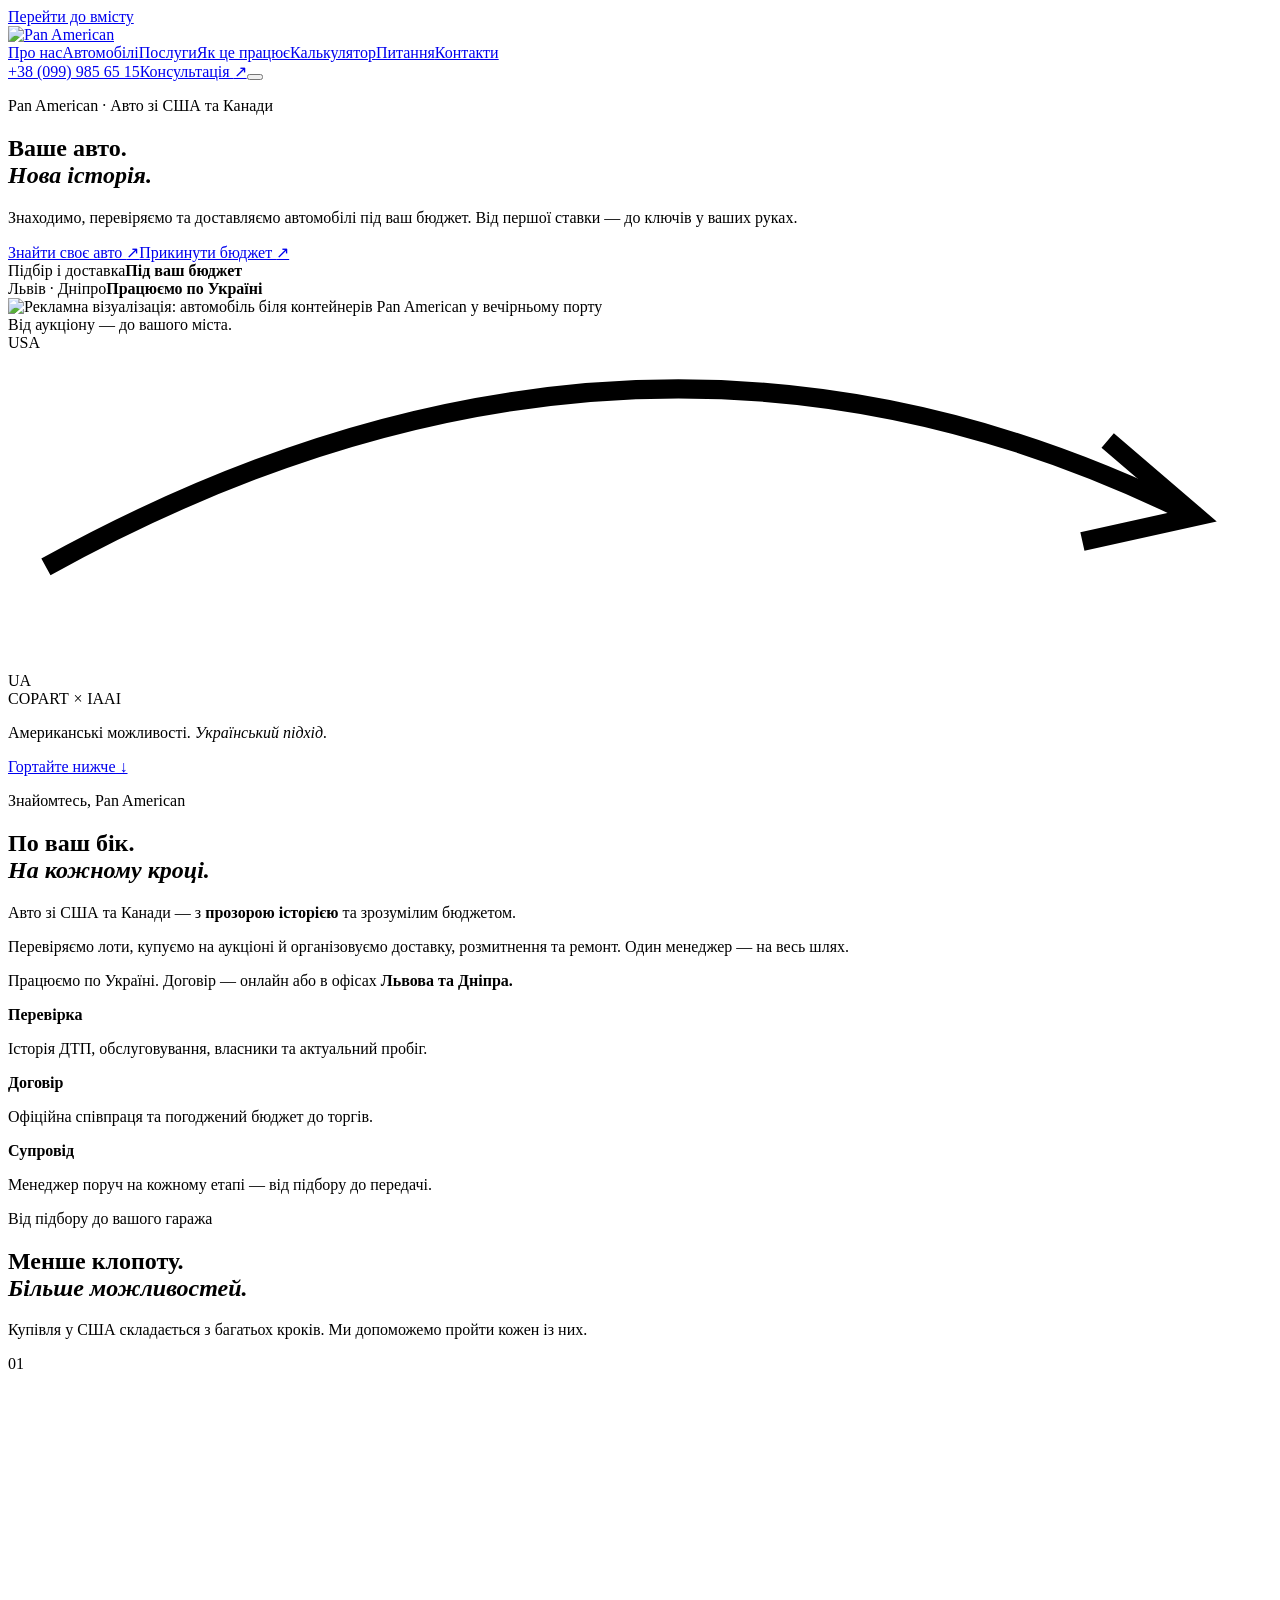
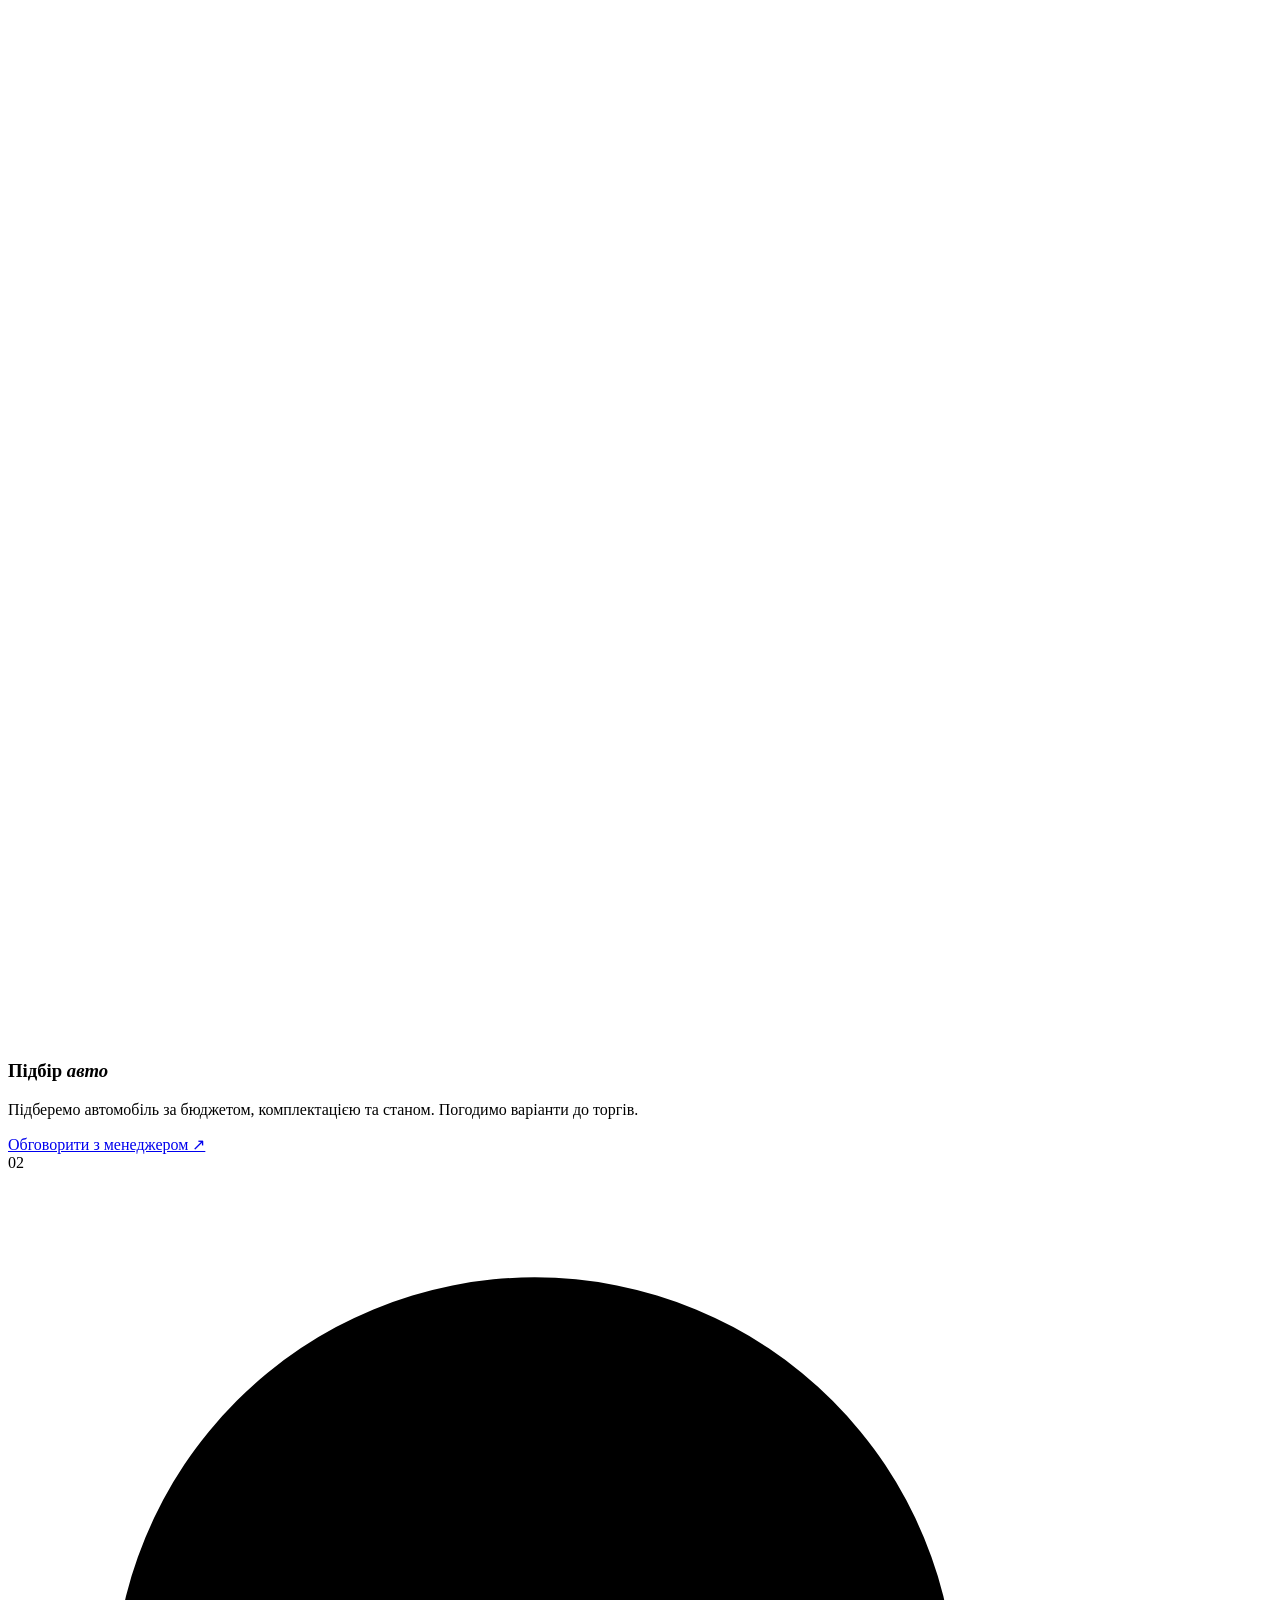
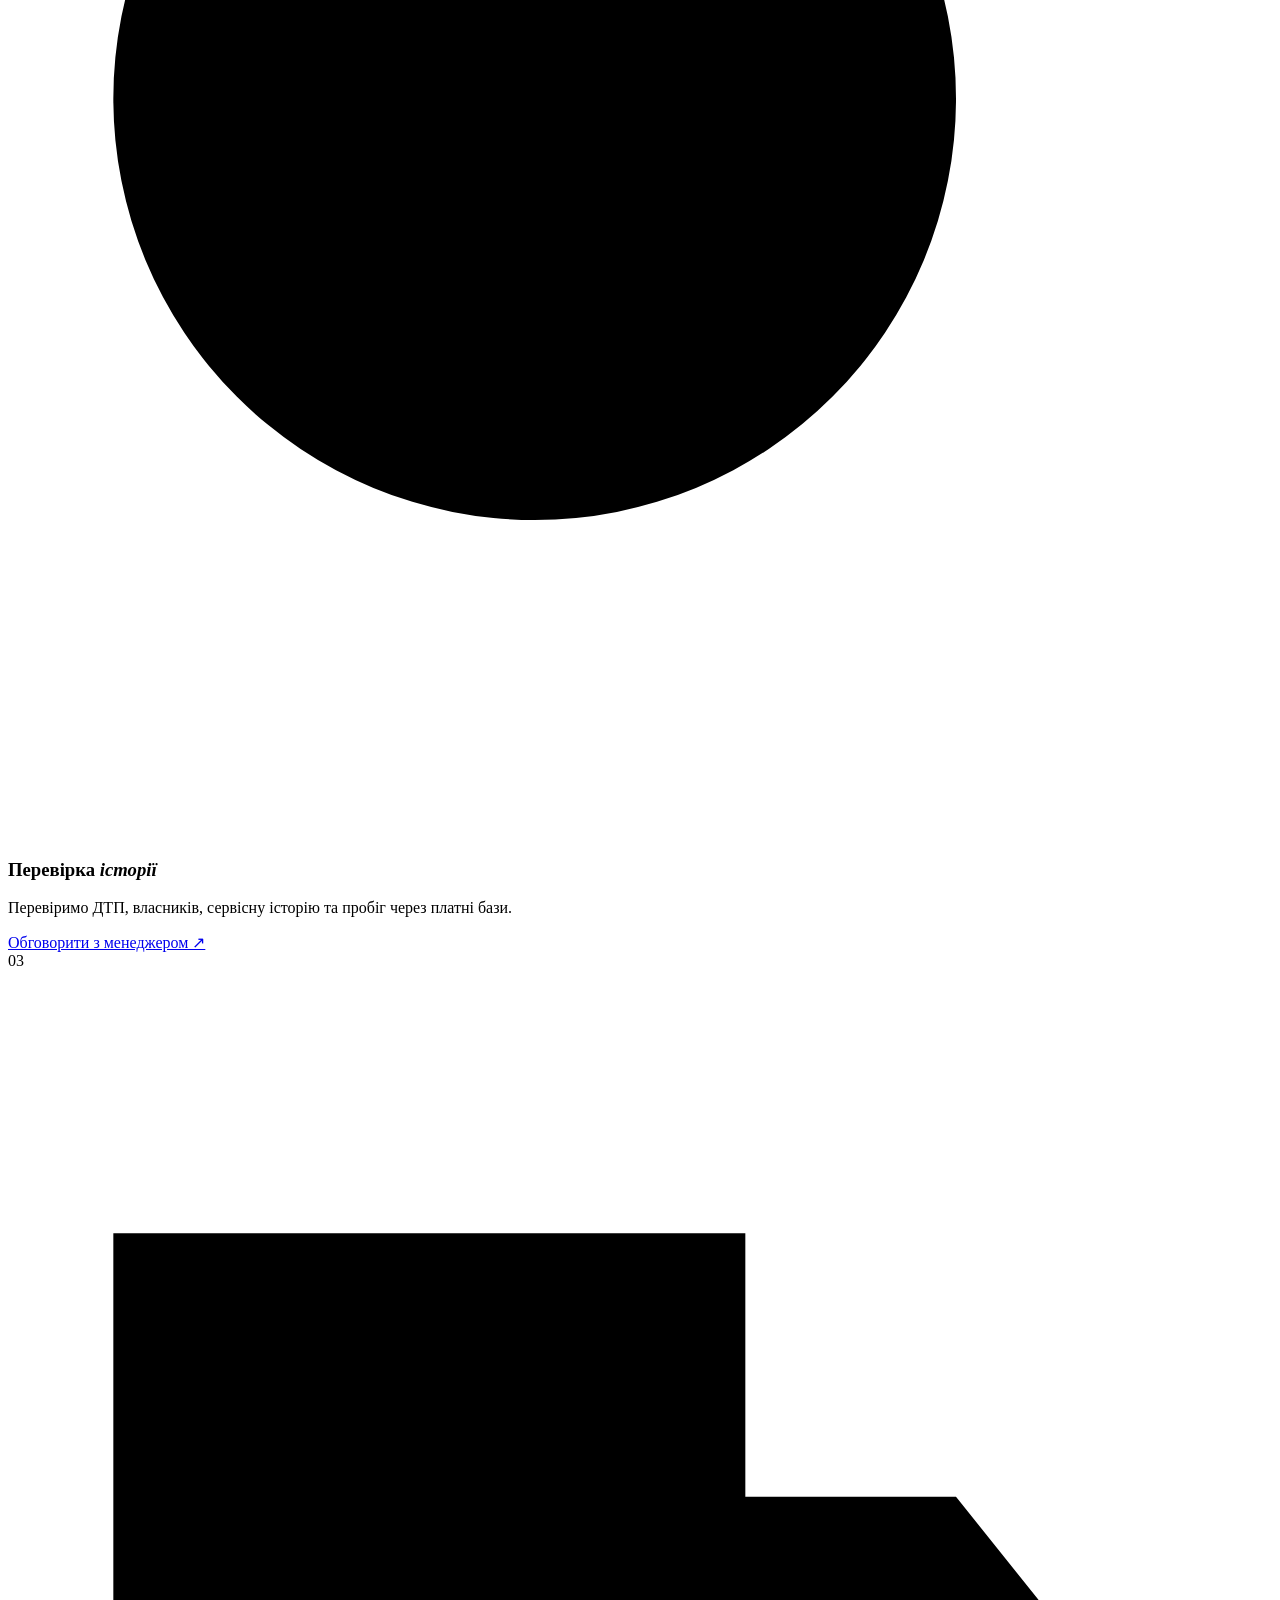
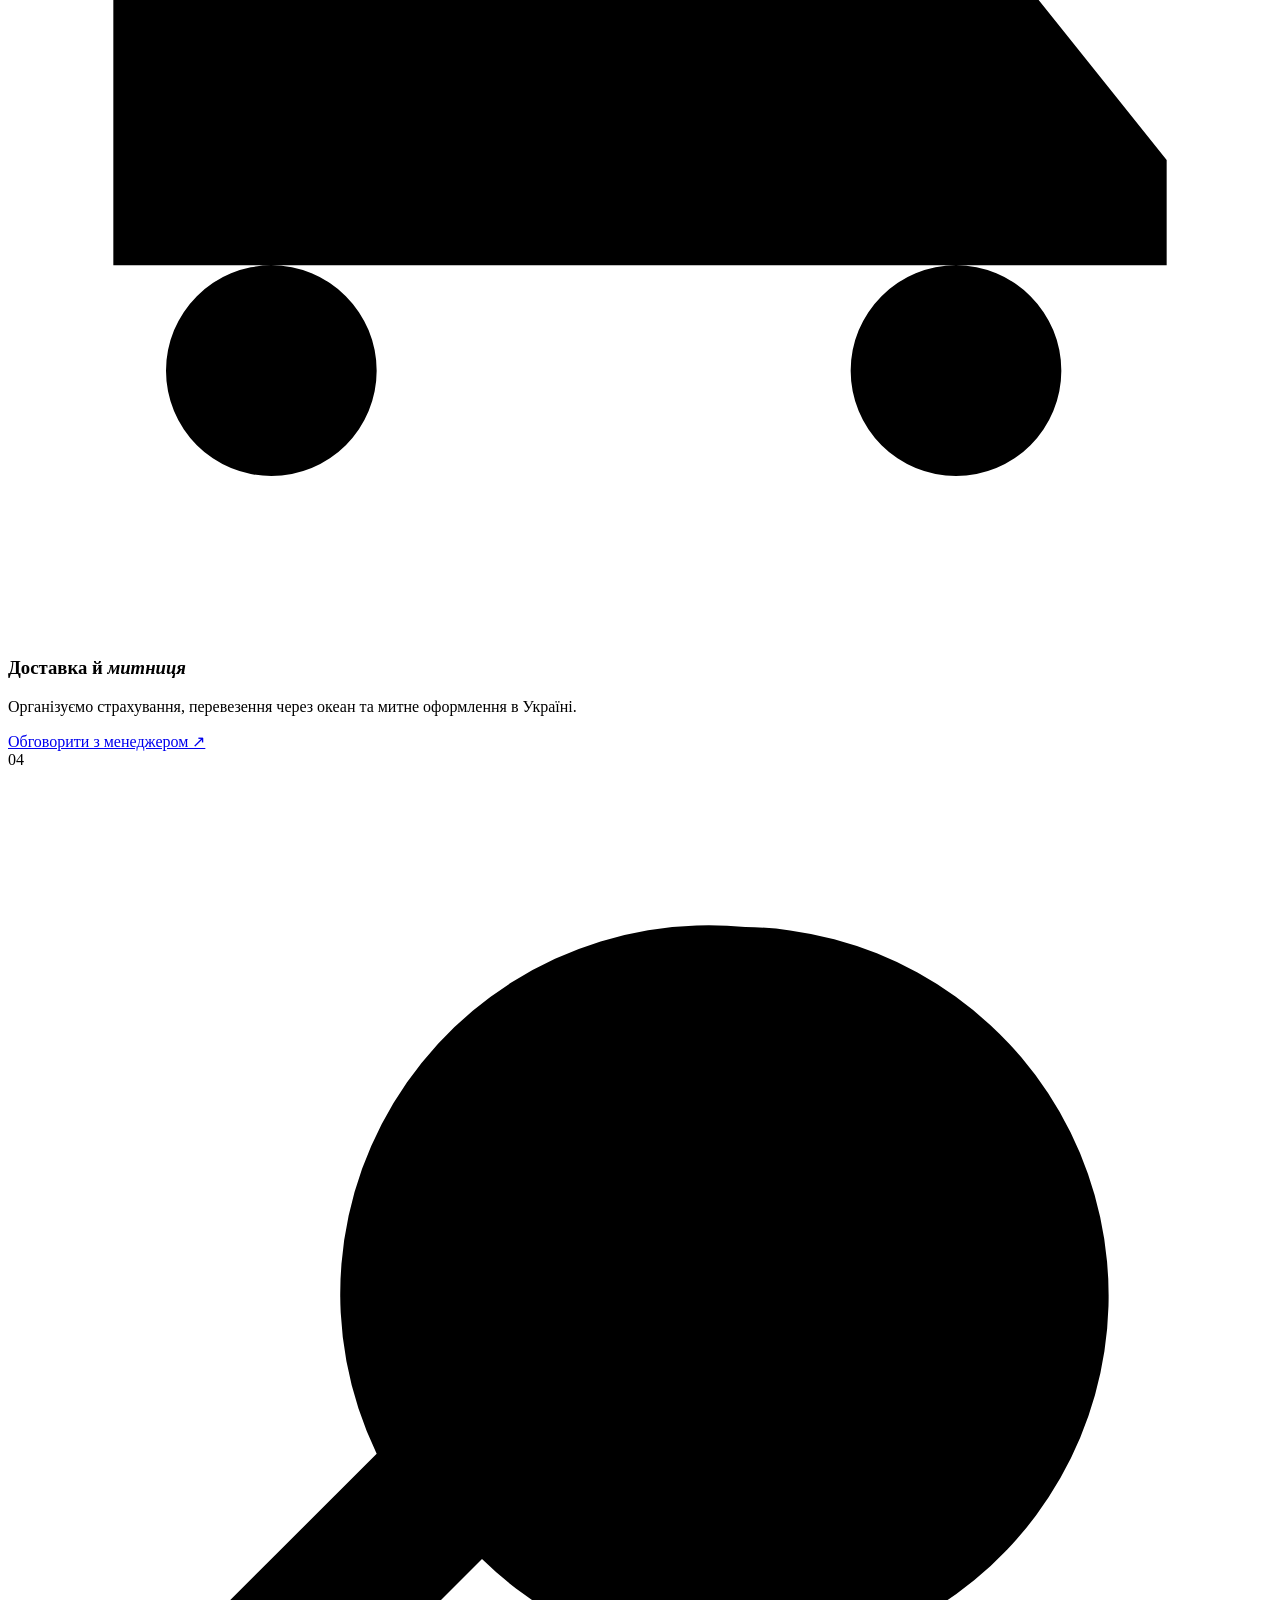
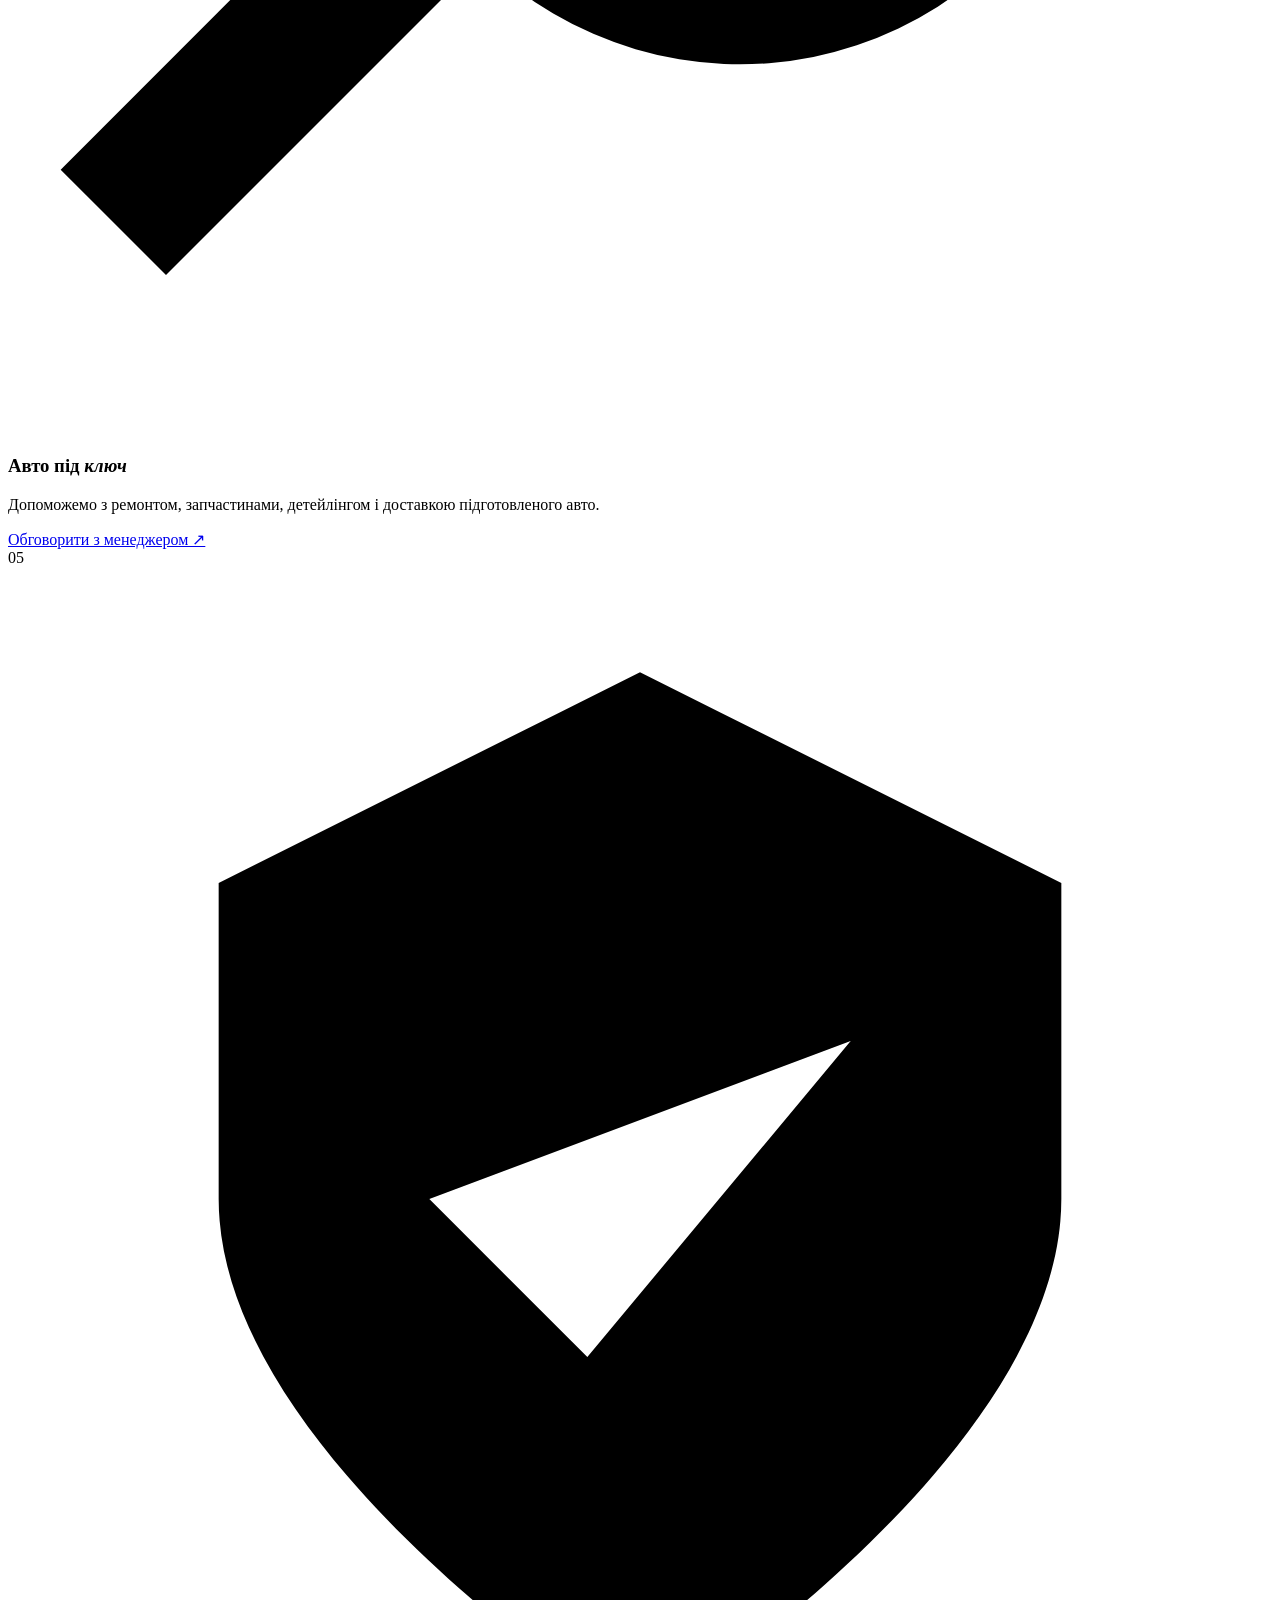
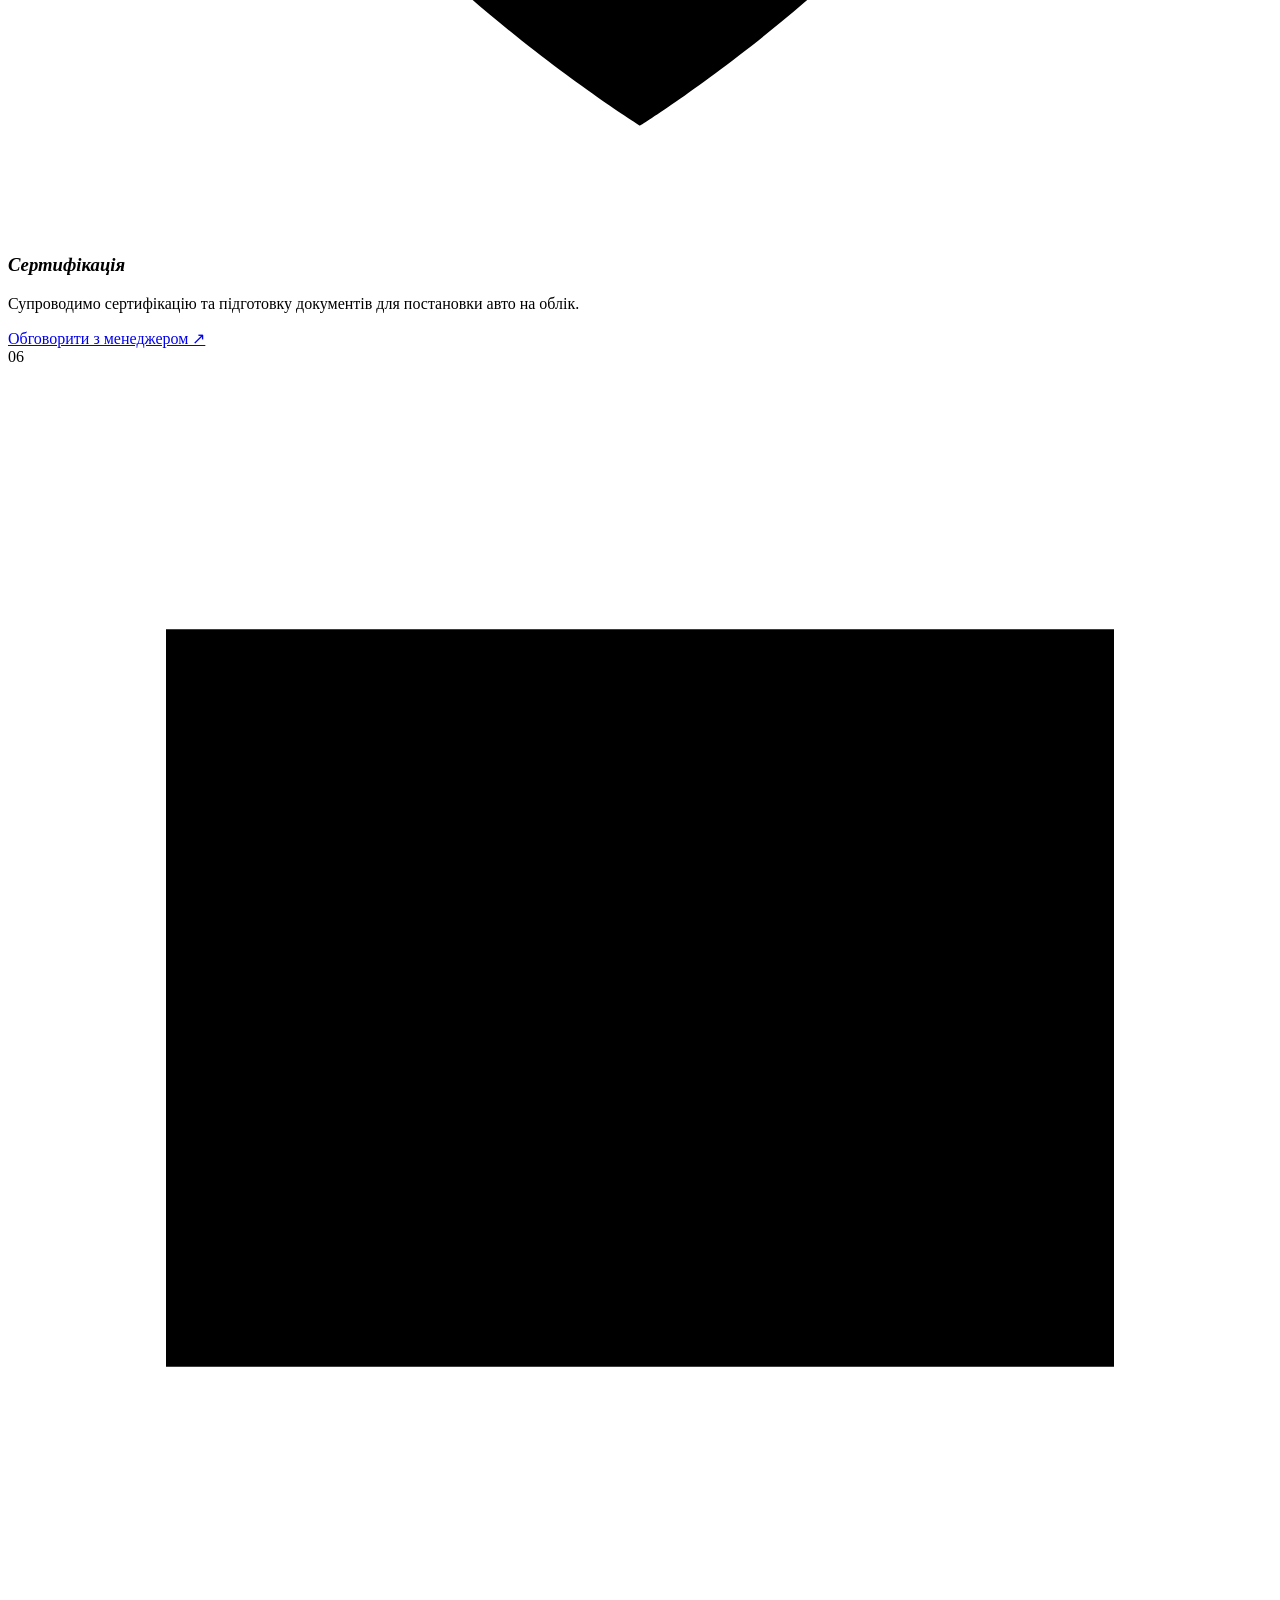
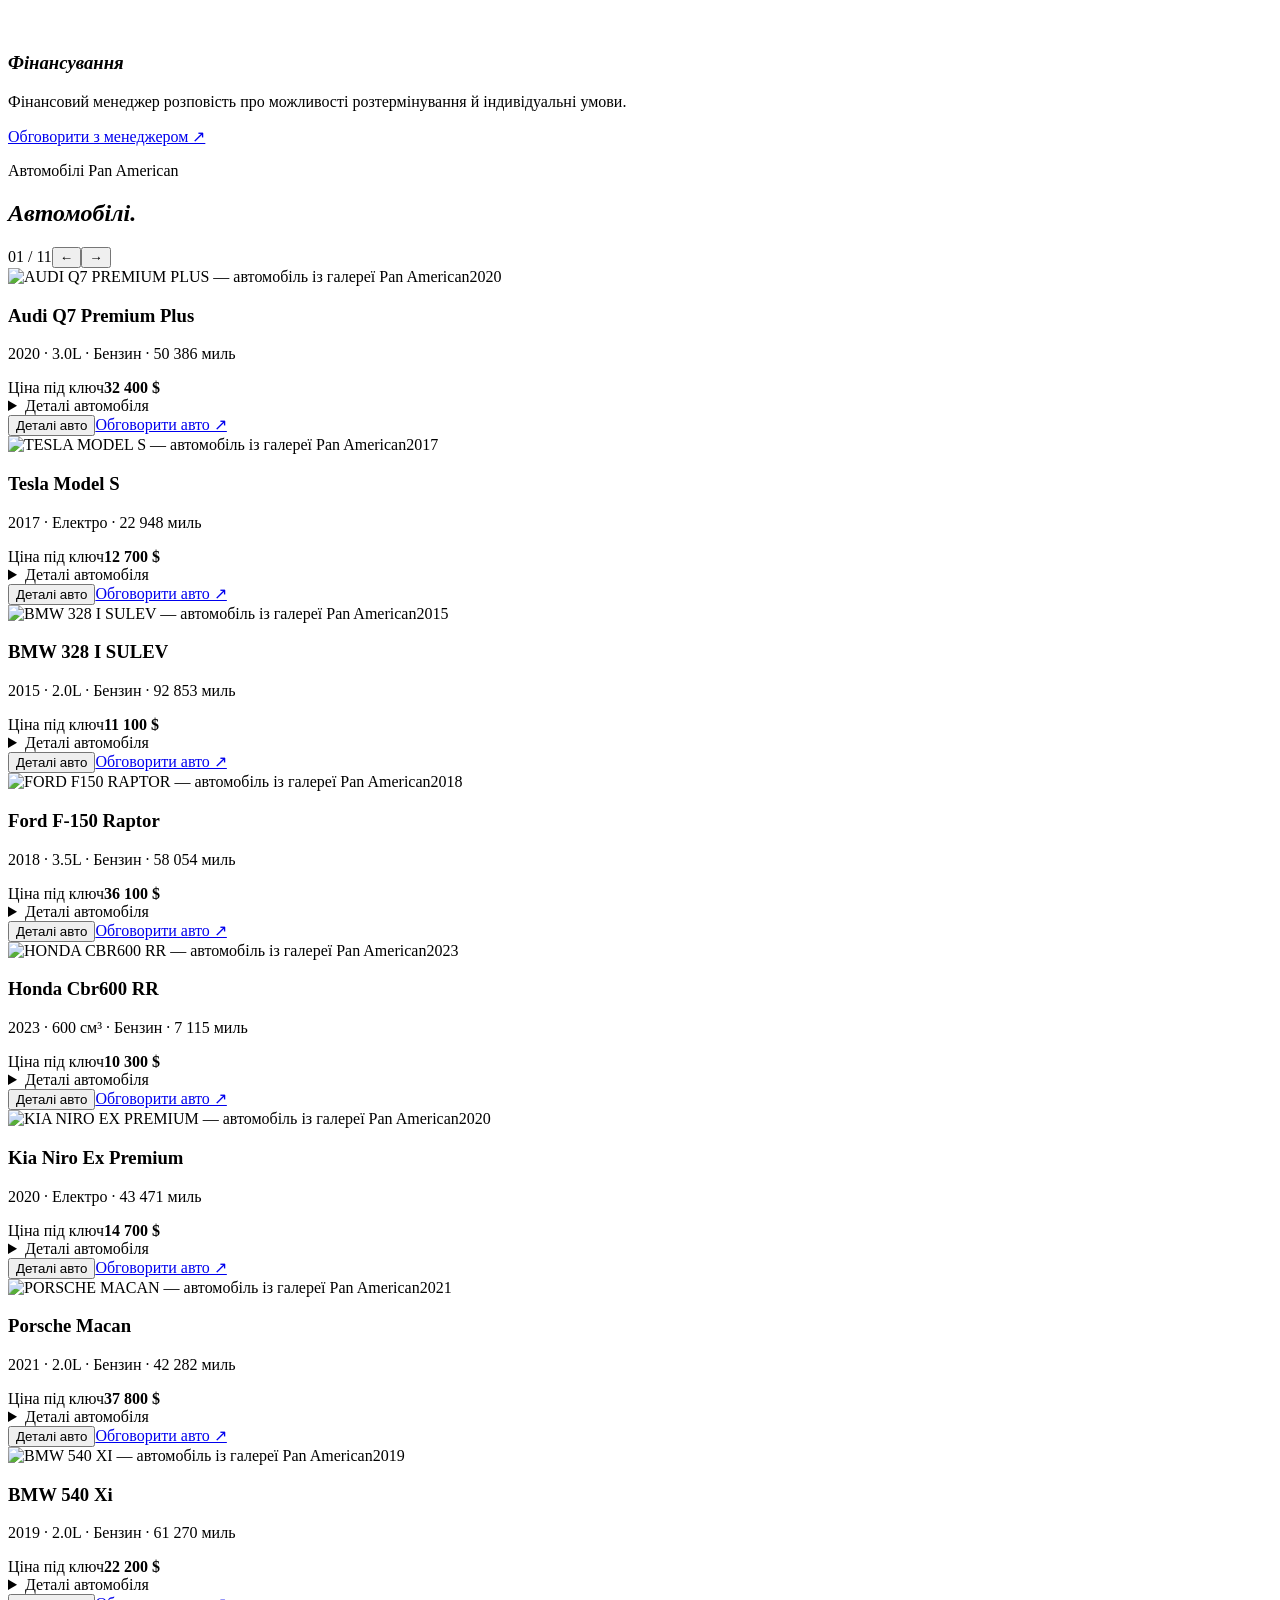
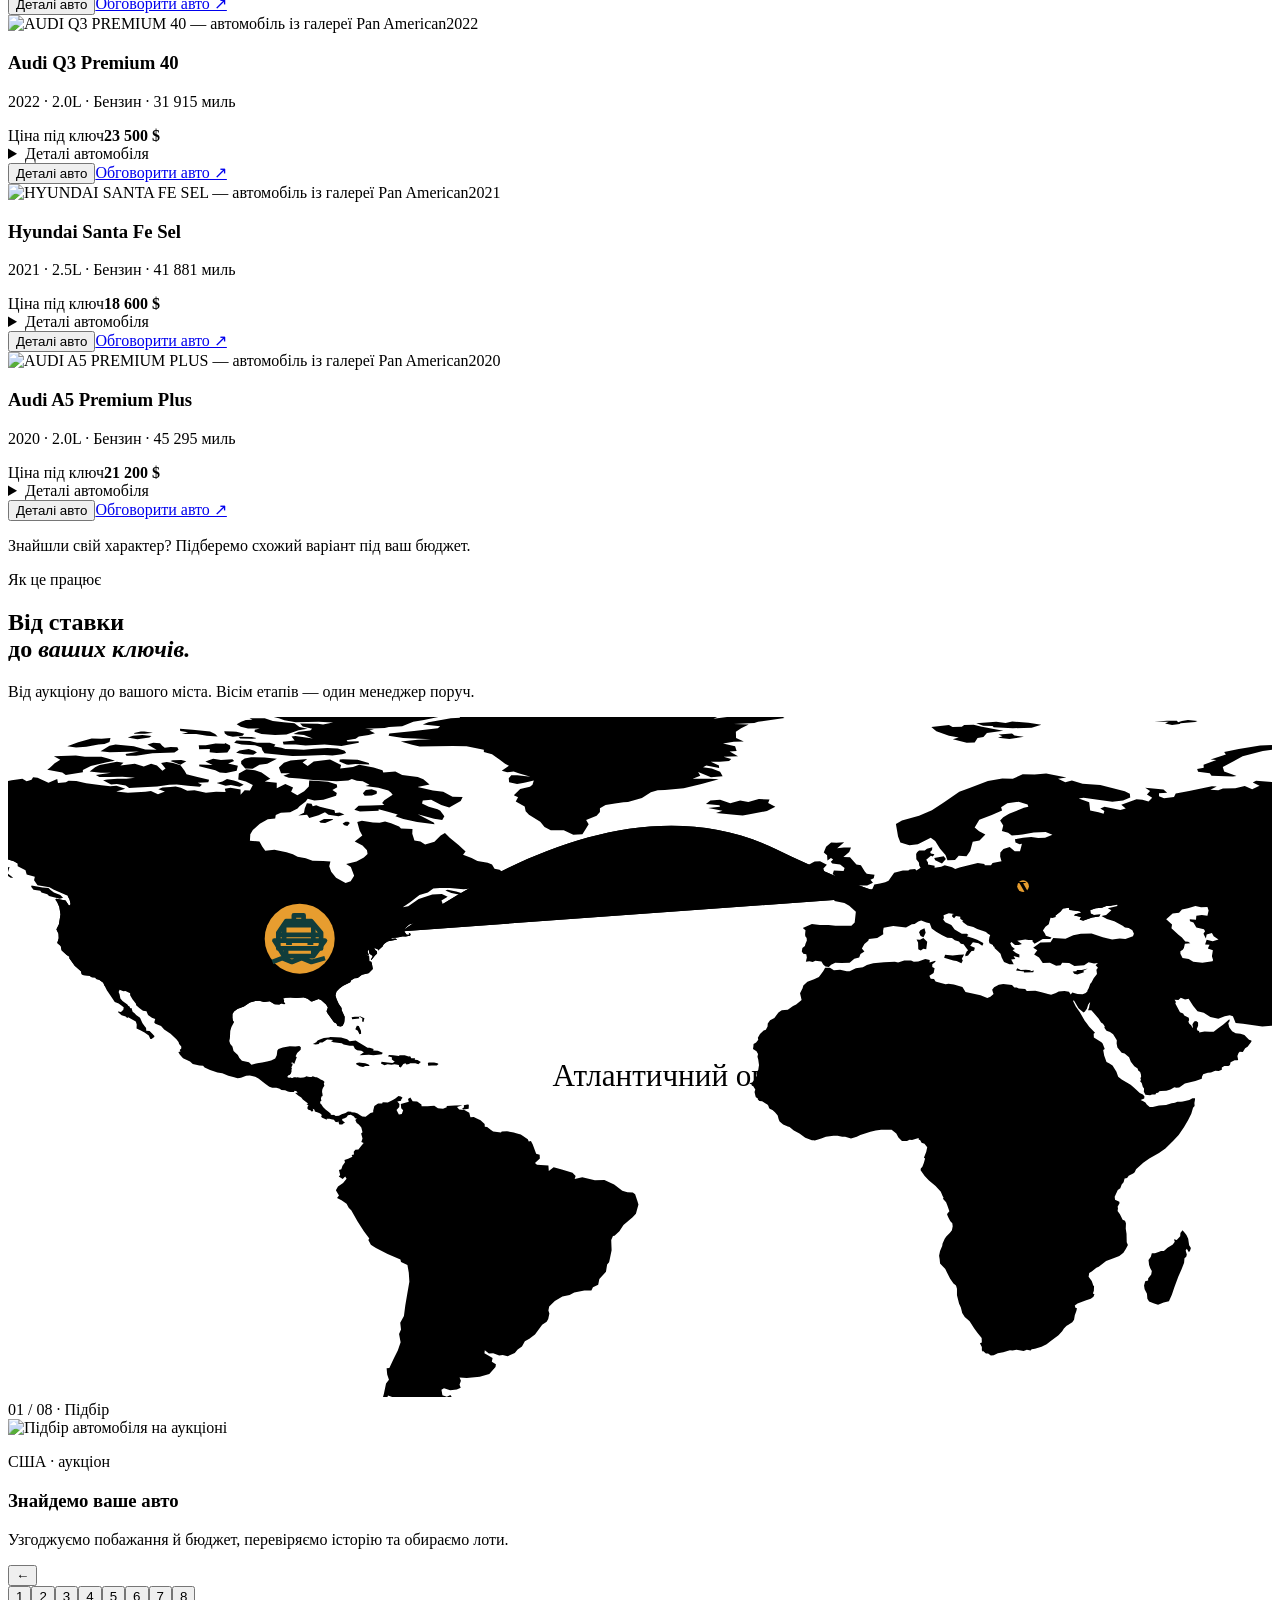
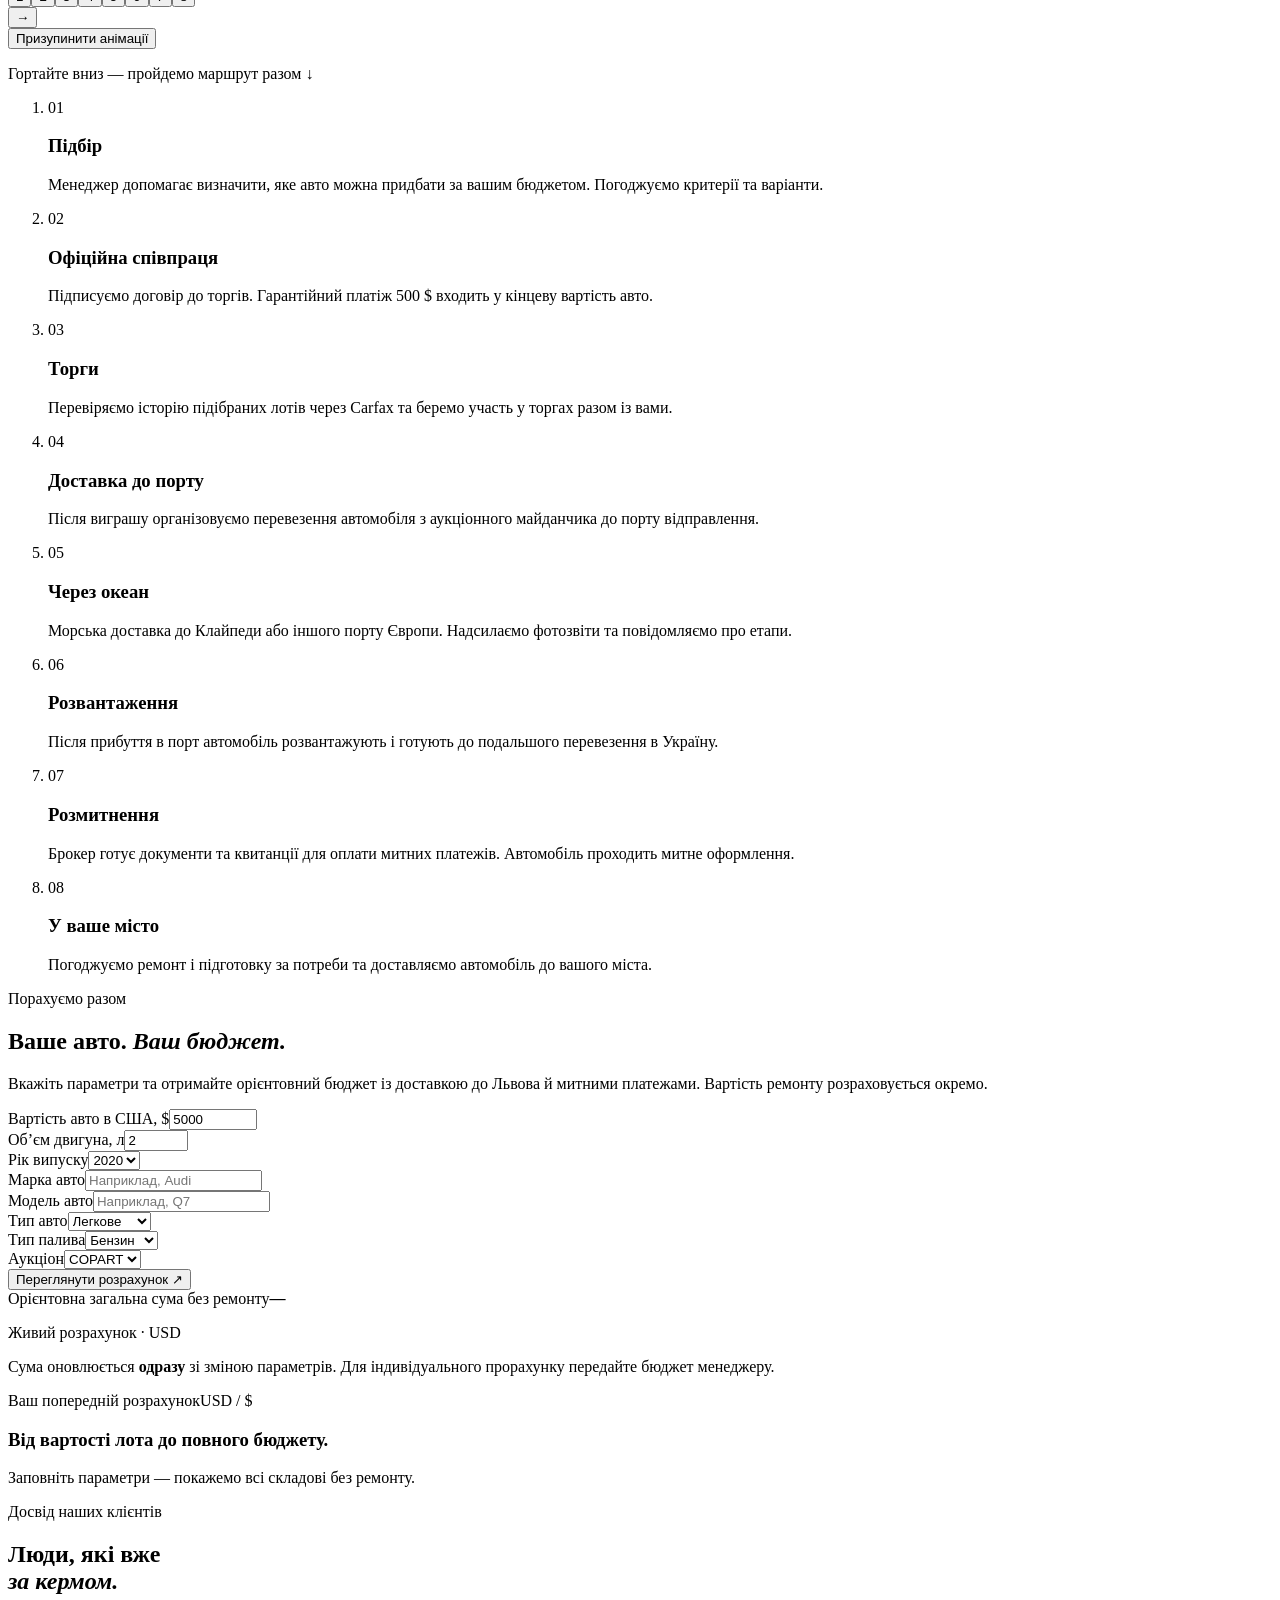
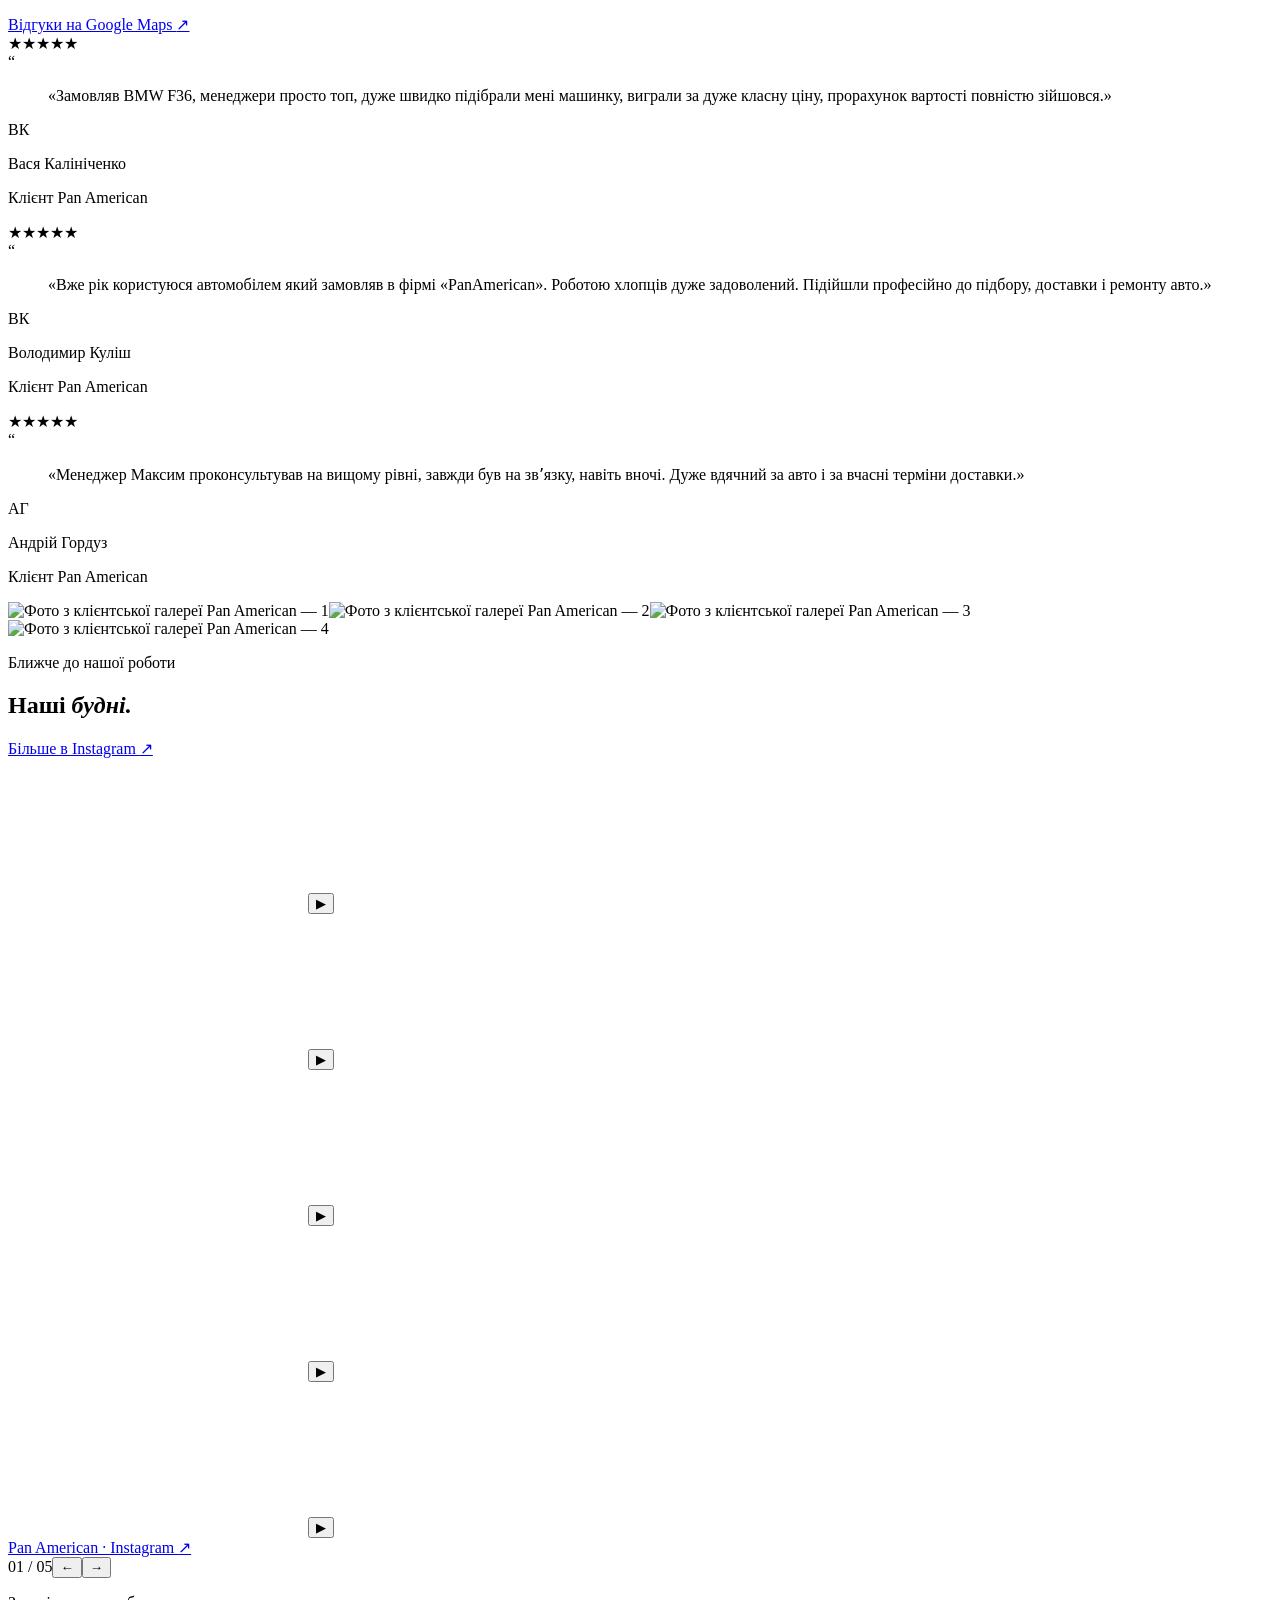
==== index.html @ ea111c42 "Add files via upload" ====
<!doctype html>
<html lang="uk">
<head>
<meta charset="utf-8">
<meta name="viewport" content="width=device-width,initial-scale=1,viewport-fit=cover">
<meta name="theme-color" content="#1b4f4d">
<meta name="robots" content="noindex,nofollow">
<meta name="description" content="Pan American — підбір, купівля та доставка автомобілів зі США. Офіси у Львові та Дніпрі. Калькулятор вартості та супровід під ключ.">
<title>Pan American — ваше авто зі США</title>
<link rel="icon" type="image/png" href="assets/panamerican/logo.png">
<link rel="stylesheet" href="assets/panamerican/fonts.css">
<link rel="stylesheet" href="assets/panamerican/site.css?v=20261017-mobilemap38">
<link rel="stylesheet" href="assets/panamerican/redesign.css?v=20261017-mobilemap38">
<script defer src="assets/panamerican/calculator.js"></script>
<script defer src="assets/panamerican/site.js?v=20261017-mobilemap38"></script>
</head>
<body>
<a class="skip" href="#main">Перейти до вмісту</a>
<header class="header"><div class="header-inner wrap">
<a class="brand" href="#home" aria-label="Pan American — на початок"><img src="assets/panamerican/logo.png" alt="Pan American" width="396" height="180"></a>
<nav class="nav" id="navigation" aria-label="Основна навігація"><a href="#about">Про нас</a><a href="#cars">Автомобілі</a><a href="#services">Послуги</a><a href="#route">Як це працює</a><a href="#calculator">Калькулятор</a><a href="#faq">Питання</a><a href="#contacts">Контакти</a></nav>
<div class="header-right"><a class="header-phone" href="tel:+380999856515">+38 (099) 985 65 15</a><a class="btn header-consult" href="#consultation">Консультація <span class="arrow" aria-hidden="true">↗</span></a><button class="menu-toggle" type="button" aria-label="Відкрити меню" aria-expanded="false" aria-controls="navigation"><span class="menu-icon" aria-hidden="true"></span></button></div>
</div></header>
<main id="main">
<section class="hero hero-v2" id="home"><div class="wrap hero-layout"><div class="hero-content"><p class="eyebrow"><span class="eyebrow-dot" aria-hidden="true"></span> Pan American · Авто зі США та Канади</p><h1 class="reveal">Ваше авто.<br><em class="accent accent-font">Нова історія.</em></h1><div class="hero-copy reveal"><p>Знаходимо, перевіряємо та доставляємо автомобілі під ваш бюджет. Від першої ставки — до ключів у ваших руках.</p><div class="hero-actions"><a class="btn" href="#consultation">Знайти своє авто <span class="arrow" aria-hidden="true">↗</span></a><a class="text-link" href="#calculator">Прикинути бюджет <span aria-hidden="true">↗</span></a></div></div><div class="hero-proof"><div><span>Підбір і доставка</span><b>Під ваш бюджет</b></div><div><span>Львів · Дніпро</span><b>Працюємо по Україні</b></div></div></div><div class="hero-art reveal"><img src="assets/panamerican/hero-campaign-v2.webp" alt="Рекламна візуалізація: автомобіль біля контейнерів Pan American у вечірньому порту" width="1536" height="1024" fetchpriority="high"><div class="hero-art-caption"><span class="caption-dot" aria-hidden="true"></span> Від аукціону — до вашого міста.</div><div class="hero-route-badge" aria-hidden="true"><span>USA</span><svg viewBox="0 0 100 25"><path d="M3 17Q50-9 94 13" fill="none" stroke="currentColor" stroke-width="1.5"/><path d="m87 7 7 6-9 2" fill="none" stroke="currentColor" stroke-width="1.5"/></svg><span>UA</span></div></div></div><div class="wrap hero-bottom"><span>COPART <i>×</i> IAAI</span><p>Американські можливості. <em class="accent-font">Український підхід.</em></p><a href="#services" aria-label="До послуг">Гортайте нижче ↓</a></div></section>
<section class="section wrap" id="about"><div class="about-grid"><div><p class="eyebrow">Знайомтесь, Pan American</p><h2 class="reveal">По ваш бік.<br><em class="accent accent-font">На кожному кроці.</em></h2></div><div class="about-copy reveal"><p class="lead">Авто зі США та Канади — з <strong class="inline-accent">прозорою історією</strong> та зрозумілим бюджетом.</p><p>Перевіряємо лоти, купуємо на аукціоні й організовуємо доставку, розмитнення та ремонт. Один менеджер — на весь шлях.</p><p>Працюємо по Україні. Договір — онлайн або в офісах <strong class="inline-accent">Львова та Дніпра.</strong></p></div></div>
<div class="benefit-inline"><div class="reveal"><b>Перевірка</b><p>Історія ДТП, обслуговування, власники та актуальний пробіг.</p></div><div class="reveal"><b>Договір</b><p>Офіційна співпраця та погоджений бюджет до торгів.</p></div><div class="reveal"><b>Супровід</b><p>Менеджер поруч на кожному етапі — від підбору до передачі.</p></div></div></section>
<section class="services section" id="services"><div class="wrap"><div class="section-head"><div><p class="eyebrow">Від підбору до вашого гаража</p><h2 class="reveal">Менше клопоту.<br><em class="accent-font">Більше можливостей.</em></h2></div><p>Купівля у США складається з багатьох кроків. Ми допоможемо пройти кожен із них.</p></div><div class="service-grid"><article class="service reveal"><div class="service-top"><span class="service-number">01</span><svg class="service-icon" viewBox="0 0 24 24" aria-hidden="true"><path d="M4 7h16M7 3v8m10 3v7M4 17h16M7 13v8m10-18v7"/></svg></div><h3>Підбір <em class="accent-font">авто</em></h3><p>Підберемо автомобіль за бюджетом, комплектацією та станом. Погодимо варіанти до торгів.</p><a class="text-link service-inquiry" href="#consultation" data-service="Підбір авто">Обговорити з менеджером ↗</a></article>
<article class="service reveal"><div class="service-top"><span class="service-number">02</span><svg class="service-icon" viewBox="0 0 24 24" aria-hidden="true"><path d="M21 21l-5-5M10 18a8 8 0 1 0 0-16 8 8 0 0 0 0 16Z M7 9l2 2 4-4"/></svg></div><h3>Перевірка <em class="accent-font">історії</em></h3><p>Перевіримо ДТП, власників, сервісну історію та пробіг через платні бази.</p><a class="text-link service-inquiry" href="#consultation" data-service="Перевірка історії">Обговорити з менеджером ↗</a></article>
<article class="service reveal"><div class="service-top"><span class="service-number">03</span><svg class="service-icon" viewBox="0 0 24 24" aria-hidden="true"><path d="M2 5h12v12H2zM14 10h4l4 5v2h-8M5 21a2 2 0 1 0 0-4 2 2 0 0 0 0 4M18 21a2 2 0 1 0 0-4 2 2 0 0 0 0 4"/></svg></div><h3>Доставка й <em class="accent-font">митниця</em></h3><p>Організуємо страхування, перевезення через океан та митне оформлення в Україні.</p><a class="text-link service-inquiry" href="#consultation" data-service="Доставка й митниця">Обговорити з менеджером ↗</a></article>
<article class="service reveal"><div class="service-top"><span class="service-number">04</span><svg class="service-icon" viewBox="0 0 24 24" aria-hidden="true"><path d="M14 3a7 7 0 1 1-5 12L3 21l-2-2 6-6A7 7 0 0 1 14 3ZM15 7h.01"/></svg></div><h3>Авто під <em class="accent-font">ключ</em></h3><p>Допоможемо з ремонтом, запчастинами, детейлінгом і доставкою підготовленого авто.</p><a class="text-link service-inquiry" href="#consultation" data-service="Авто під ключ">Обговорити з менеджером ↗</a></article>
<article class="service reveal"><div class="service-top"><span class="service-number">05</span><svg class="service-icon" viewBox="0 0 24 24" aria-hidden="true"><path d="M12 2l8 4v6c0 5-8 10-8 10S4 17 4 12V6ZM8 12l3 3 5-6"/></svg></div><h3> <em class="accent-font">Сертифікація</em></h3><p>Супроводимо сертифікацію та підготовку документів для постановки авто на облік.</p><a class="text-link service-inquiry" href="#consultation" data-service="Сертифікація">Обговорити з менеджером ↗</a></article>
<article class="service reveal"><div class="service-top"><span class="service-number">06</span><svg class="service-icon" viewBox="0 0 24 24" aria-hidden="true"><path d="M3 5h18v14H3zM3 10h18M7 15h4"/></svg></div><h3> <em class="accent-font">Фінансування</em></h3><p>Фінансовий менеджер розповість про можливості розтермінування й індивідуальні умови.</p><a class="text-link service-inquiry" href="#consultation" data-service="Фінансування">Обговорити з менеджером ↗</a></article></div></div></section>
<section class="gallery section" id="cars" aria-label="Галерея автомобілів"><div class="gallery-shell"><div class="gallery-pin"><div class="section-head wrap"><div><p class="eyebrow">Автомобілі Pan American</p><h2><em class="accent accent-font">Автомобілі.</em></h2></div><div class="gallery-controls"><span class="gallery-count" id="gallery-count" aria-live="polite">01 / 11</span><button class="circle-btn" id="cars-prev" type="button" aria-label="Попередній автомобіль">←</button><button class="circle-btn" id="cars-next" type="button" aria-label="Наступний автомобіль">→</button></div></div><div class="car-track" id="car-track" tabindex="0" aria-label="Автомобілі — гортайте або користуйтеся стрілками"><article class="car" data-car="0"><div class="car-image"><img src="assets/panamerican/audi_q7.webp" alt="AUDI Q7 PREMIUM PLUS — автомобіль із галереї Pan American" width="1280" height="960" loading="lazy"><span class="car-year">2020</span></div><div class="car-bottom"><h3>Audi Q7 Premium Plus</h3><p class="car-specs">2020 · 3.0L · Бензин · 50 386 миль</p><div class="car-price"><span>Ціна під ключ</span><b>32 400 $</b></div><details><summary>Деталі автомобіля</summary><p>Автомат · Повний · Run &amp; Drive / заводиться та їде<br>Пошкодження за даними галереї: Капот.</p></details><div class="car-actions"><button type="button" class="car-details-button">Деталі авто</button><a class="car-inquiry text-link" href="#consultation" data-model="AUDI Q7 PREMIUM PLUS">Обговорити авто ↗</a></div></div></article>
<article class="car" data-car="1"><div class="car-image"><img src="assets/panamerican/tesla_s.webp" alt="TESLA MODEL S — автомобіль із галереї Pan American" width="1280" height="960" loading="lazy"><span class="car-year">2017</span></div><div class="car-bottom"><h3>Tesla Model S</h3><p class="car-specs">2017 · Електро · 22 948 миль</p><div class="car-price"><span>Ціна під ключ</span><b>12 700 $</b></div><details><summary>Деталі автомобіля</summary><p>Автомат · Повний · Run and drive / Заводиться і їде<br>Пошкодження за даними галереї: Відсутнє.</p></details><div class="car-actions"><button type="button" class="car-details-button">Деталі авто</button><a class="car-inquiry text-link" href="#consultation" data-model="TESLA MODEL S">Обговорити авто ↗</a></div></div></article>
<article class="car" data-car="2"><div class="car-image"><img src="assets/panamerican/bmw_328.webp" alt="BMW 328 I SULEV — автомобіль із галереї Pan American" width="1280" height="960" loading="lazy"><span class="car-year">2015</span></div><div class="car-bottom"><h3>BMW 328 I SULEV</h3><p class="car-specs">2015 · 2.0L · Бензин · 92 853 миль</p><div class="car-price"><span>Ціна під ключ</span><b>11 100 $</b></div><details><summary>Деталі автомобіля</summary><p>Автомат · Задній · Run &amp; Drive / заводиться та їде<br>Пошкодження за даними галереї: Правий бік.</p></details><div class="car-actions"><button type="button" class="car-details-button">Деталі авто</button><a class="car-inquiry text-link" href="#consultation" data-model="BMW 328 I SULEV">Обговорити авто ↗</a></div></div></article>
<article class="car" data-car="3"><div class="car-image"><img src="assets/panamerican/ford_f150_raptor.webp" alt="FORD F150 RAPTOR — автомобіль із галереї Pan American" width="1280" height="960" loading="lazy"><span class="car-year">2018</span></div><div class="car-bottom"><h3>Ford F-150 Raptor</h3><p class="car-specs">2018 · 3.5L · Бензин · 58 054 миль</p><div class="car-price"><span>Ціна під ключ</span><b>36 100 $</b></div><details><summary>Деталі автомобіля</summary><p>Автомат · Повний · Run &amp; Drive / заводиться та їде<br>Пошкодження за даними галереї: Сидіння.</p></details><div class="car-actions"><button type="button" class="car-details-button">Деталі авто</button><a class="car-inquiry text-link" href="#consultation" data-model="FORD F150 RAPTOR">Обговорити авто ↗</a></div></div></article>
<article class="car" data-car="4"><div class="car-image"><img src="assets/panamerican/honda_cbr600.webp" alt="HONDA CBR600 RR — автомобіль із галереї Pan American" width="1280" height="960" loading="lazy"><span class="car-year">2023</span></div><div class="car-bottom"><h3>Honda Cbr600 RR</h3><p class="car-specs">2023 · 600 см³ · Бензин · 7 115 миль</p><div class="car-price"><span>Ціна під ключ</span><b>10 300 $</b></div><details><summary>Деталі автомобіля</summary><p>Механічна · Ланцюг · Run &amp; Drive / заводиться та їде<br>Пошкодження за даними галереї: Правий бік.</p></details><div class="car-actions"><button type="button" class="car-details-button">Деталі авто</button><a class="car-inquiry text-link" href="#consultation" data-model="HONDA CBR600 RR">Обговорити авто ↗</a></div></div></article>
<article class="car" data-car="5"><div class="car-image"><img src="assets/panamerican/kia_niro.webp" alt="KIA NIRO EX PREMIUM — автомобіль із галереї Pan American" width="1280" height="960" loading="lazy"><span class="car-year">2020</span></div><div class="car-bottom"><h3>Kia Niro Ex Premium</h3><p class="car-specs">2020 · Електро · 43 471 миль</p><div class="car-price"><span>Ціна під ключ</span><b>14 700 $</b></div><details><summary>Деталі автомобіля</summary><p>Автомат · Передній · Run &amp; Drive / заводиться та їде<br>Пошкодження за даними галереї: Справа спереду та збоку.</p></details><div class="car-actions"><button type="button" class="car-details-button">Деталі авто</button><a class="car-inquiry text-link" href="#consultation" data-model="KIA NIRO EX PREMIUM">Обговорити авто ↗</a></div></div></article>
<article class="car" data-car="6"><div class="car-image"><img src="assets/panamerican/porsche_macan.webp" alt="PORSCHE MACAN — автомобіль із галереї Pan American" width="1280" height="960" loading="lazy"><span class="car-year">2021</span></div><div class="car-bottom"><h3>Porsche Macan</h3><p class="car-specs">2021 · 2.0L · Бензин · 42 282 миль</p><div class="car-price"><span>Ціна під ключ</span><b>37 800 $</b></div><details><summary>Деталі автомобіля</summary><p>Автомат · Повний · Run and drive / Заводиться і їде<br>Пошкодження за даними галереї: Відсутнє.</p></details><div class="car-actions"><button type="button" class="car-details-button">Деталі авто</button><a class="car-inquiry text-link" href="#consultation" data-model="PORSCHE MACAN">Обговорити авто ↗</a></div></div></article>
<article class="car" data-car="7"><div class="car-image"><img src="assets/panamerican/bmw_540.webp" alt="BMW 540 XI — автомобіль із галереї Pan American" width="1280" height="960" loading="lazy"><span class="car-year">2019</span></div><div class="car-bottom"><h3>BMW 540 Xi</h3><p class="car-specs">2019 · 2.0L · Бензин · 61 270 миль</p><div class="car-price"><span>Ціна під ключ</span><b>22 200 $</b></div><details><summary>Деталі автомобіля</summary><p>Автомат · Повний · Run &amp; Drive / заводиться та їде<br>Пошкодження за даними галереї: Потертості у салоні.</p></details><div class="car-actions"><button type="button" class="car-details-button">Деталі авто</button><a class="car-inquiry text-link" href="#consultation" data-model="BMW 540 XI">Обговорити авто ↗</a></div></div></article>
<article class="car" data-car="8"><div class="car-image"><img src="assets/panamerican/audi_q3.webp" alt="AUDI Q3 PREMIUM 40 — автомобіль із галереї Pan American" width="1280" height="960" loading="lazy"><span class="car-year">2022</span></div><div class="car-bottom"><h3>Audi Q3 Premium 40</h3><p class="car-specs">2022 · 2.0L · Бензин · 31 915 миль</p><div class="car-price"><span>Ціна під ключ</span><b>23 500 $</b></div><details><summary>Деталі автомобіля</summary><p>Автомат · Повний · Run and drive / Заводиться і їде<br>Пошкодження за даними галереї: Заднє.</p></details><div class="car-actions"><button type="button" class="car-details-button">Деталі авто</button><a class="car-inquiry text-link" href="#consultation" data-model="AUDI Q3 PREMIUM 40">Обговорити авто ↗</a></div></div></article>
<article class="car" data-car="9"><div class="car-image"><img src="assets/panamerican/hyundai_santafe.webp" alt="HYUNDAI SANTA FE SEL — автомобіль із галереї Pan American" width="1280" height="960" loading="lazy"><span class="car-year">2021</span></div><div class="car-bottom"><h3>Hyundai Santa Fe Sel</h3><p class="car-specs">2021 · 2.5L · Бензин · 41 881 миль</p><div class="car-price"><span>Ціна під ключ</span><b>18 600 $</b></div><details><summary>Деталі автомобіля</summary><p>Автомат · Передній · Run &amp; Drive / заводиться та їде<br>Пошкодження за даними галереї: Лівий бік.</p></details><div class="car-actions"><button type="button" class="car-details-button">Деталі авто</button><a class="car-inquiry text-link" href="#consultation" data-model="HYUNDAI SANTA FE SEL">Обговорити авто ↗</a></div></div></article>
<article class="car" data-car="10"><div class="car-image"><img src="assets/panamerican/audi_q5.webp" alt="AUDI A5 PREMIUM PLUS — автомобіль із галереї Pan American" width="1280" height="960" loading="lazy"><span class="car-year">2020</span></div><div class="car-bottom"><h3>Audi A5 Premium Plus</h3><p class="car-specs">2020 · 2.0L · Бензин · 45 295 миль</p><div class="car-price"><span>Ціна під ключ</span><b>21 200 $</b></div><details><summary>Деталі автомобіля</summary><p>Автомат · Повний · Run and drive / Заводиться і їде<br>Пошкодження за даними галереї: Відсутнє.</p></details><div class="car-actions"><button type="button" class="car-details-button">Деталі авто</button><a class="car-inquiry text-link" href="#consultation" data-model="AUDI A5 PREMIUM PLUS">Обговорити авто ↗</a></div></div></article></div><p class="gallery-note wrap">Знайшли свій характер? Підберемо схожий варіант під ваш бюджет.</p></div></div></section>
<section class="route section" id="route"><div class="wrap route-heading"><div><p class="eyebrow">Як це працює</p><h2>Від ставки<br>до <em class="accent accent-font">ваших ключів.</em></h2></div><p>Від аукціону до вашого міста. Вісім етапів — один менеджер поруч.</p></div><div class="wrap route-layout"><div class="route-left"><div class="route-map" tabindex="0" aria-label="Маршрут доставки. На телефоні перемикайте етапи кнопками або свайпом."><svg class="map" viewBox="160 10 650 350" role="img" aria-label="Схематичний маршрут зі США через Атлантичний океан до України"><g class="map-grid"><path d="M0 90H1200M0 185H1200M0 280H1200M200 0V370M400 0V370M600 0V370M800 0V370M1000 0V370"/></g><g class="land"><path d="M401.4,466.0L400.4,467.4L399.5,468.7L392.5,468.3L385.0,468.5L380.9,467.5L380.9,467.4L379.0,466.6L386.5,466.7L393.7,467.0L396.2,465.8L398.0,464.8L401.4,466.0ZM69.3,464.5L62.9,464.8L58.5,463.9L56.6,462.9L56.4,462.7L54.3,461.9L54.3,461.9L56.3,460.9L62.5,461.3L65.8,462.2L68.4,463.2L69.3,464.5ZM449.5,460.4L453.6,461.6L455.0,463.3L455.4,464.5L455.6,466.0L450.4,466.8L445.0,467.6L438.7,468.2L431.7,468.8L423.8,468.6L419.5,467.7L420.0,466.5L427.2,465.7L430.0,464.8L432.1,463.6L433.6,462.5L435.6,461.5L437.8,460.4L437.8,460.4L439.5,460.4L444.5,459.8L449.5,460.4ZM196.0,447.5L200.3,448.0L204.3,447.5L202.4,448.5L199.2,449.2L194.6,449.0L191.3,448.0L191.3,448.0L192.0,447.0L196.0,447.5ZM181.5,447.5L186.6,448.6L184.6,448.5L180.3,448.2L175.7,447.4L175.7,447.4L178.1,446.8L181.5,447.5ZM270.1,443.1L273.7,443.5L277.4,443.2L279.3,444.8L276.7,444.5L272.7,444.7L268.6,444.5L264.1,444.7L260.7,444.2L258.9,443.0L258.9,443.0L261.0,442.5L265.2,442.9L270.1,443.1ZM371.8,440.3L372.2,441.6L371.6,442.7L370.7,443.8L366.8,444.2L363.1,444.7L358.7,444.7L360.3,443.6L356.4,443.9L352.7,444.3L350.2,443.5L350.0,442.3L353.6,441.2L353.6,441.2L355.9,440.9L359.8,441.0L360.7,439.6L360.9,438.5L360.9,436.3L362.8,434.9L365.8,434.5L367.6,435.5L368.4,436.6L369.8,437.9L370.9,439.1L371.8,440.3ZM404.6,421.1L403.2,421.7L400.7,421.3L398.0,421.6L395.7,422.2L393.3,423.0L391.6,423.8L391.2,424.9L391.4,425.9L392.9,426.9L390.6,427.6L387.5,427.8L385.7,428.7L383.7,429.6L381.6,430.8L381.1,431.9L382.3,433.0L384.1,433.9L386.8,434.6L389.3,435.5L390.7,436.6L391.4,437.6L392.4,438.7L394.0,439.7L395.0,440.7L395.4,443.3L396.4,444.4L396.7,445.5L397.7,446.6L397.2,448.1L395.4,449.2L393.5,450.2L389.0,450.6L387.5,451.6L385.5,452.5L380.5,453.6L376.0,454.0L371.8,454.6L367.3,455.2L364.7,456.4L359.3,456.5L353.4,456.4L348.1,456.6L342.5,456.6L343.6,457.7L348.7,458.2L352.4,459.0L354.5,460.0L350.8,460.9L345.0,460.6L340.2,461.3L340.1,462.5L339.9,463.6L343.8,464.5L344.6,465.6L348.8,466.6L355.9,467.1L361.9,467.8L366.6,468.7L372.7,469.6L381.0,470.0L389.1,470.8L394.8,471.6L401.0,472.6L404.3,473.9L405.9,475.0L410.0,474.0L415.5,473.1L421.3,472.3L428.2,471.5L434.1,470.8L442.4,470.7L450.6,471.1L457.3,471.8L459.5,470.5L464.1,469.7L472.5,469.7L479.1,469.0L485.4,468.4L492.3,468.1L499.7,467.6L504.8,466.8L502.5,465.8L501.0,464.8L501.0,463.8L494.6,463.9L487.7,464.3L481.2,464.3L480.3,463.3L480.7,461.2L482.2,460.6L487.0,459.9L492.6,459.3L496.7,458.4L500.7,457.6L503.7,456.5L508.3,456.0L512.8,455.6L515.1,455.4L520.2,455.3L525.1,454.9L529.3,454.3L533.3,453.7L537.0,453.0L541.6,452.1L544.5,451.2L547.7,450.3L548.6,449.2L545.1,448.6L546.3,447.4L548.5,446.5L552.0,446.0L555.6,445.3L559.0,444.4L561.6,443.3L563.3,442.0L565.7,441.2L569.7,441.4L571.3,442.3L575.3,442.4L575.4,441.4L577.1,440.3L580.7,440.6L581.5,441.6L585.5,441.8L589.8,441.3L594.0,440.9L597.8,441.1L599.2,442.3L602.9,441.3L606.3,440.8L610.1,440.4L613.8,440.1L617.2,439.4L620.9,439.0L623.8,438.3L625.8,437.3L628.3,438.1L631.8,437.7L634.2,439.0L636.1,440.0L639.8,439.4L641.3,438.3L644.7,437.6L649.1,437.7L650.4,438.8L653.2,437.7L656.8,437.4L660.7,437.3L664.2,437.3L667.9,437.7L671.5,437.8L673.1,438.8L675.2,439.6L678.9,439.1L682.8,439.0L686.6,439.0L690.3,439.0L693.6,438.6L697.2,438.2L700.1,437.5L703.2,437.0L706.6,436.7L709.2,435.9L711.0,434.4L712.9,433.4L716.4,433.9L717.7,434.9L720.5,435.5L724.0,435.3L726.4,436.3L728.8,437.0L732.2,436.4L733.4,435.1L736.4,434.6L739.9,433.7L743.1,433.3L747.0,432.8L749.7,432.1L752.4,431.5L755.0,430.9L758.1,431.2L761.1,430.2L763.3,429.4L766.4,429.5L769.2,428.8L769.8,427.8L772.6,427.1L775.4,426.5L778.7,426.1L781.8,425.8L784.7,426.0L787.9,426.3L790.5,427.1L790.9,428.3L793.8,429.2L795.8,430.0L799.8,430.3L802.0,431.1L804.8,431.9L808.0,432.0L810.6,431.5L813.5,430.3L816.6,430.9L819.9,431.3L823.0,431.6L826.3,431.8L829.6,431.8L832.4,434.7L832.2,435.5L831.9,436.7L828.7,437.5L826.0,438.5L826.5,439.6L830.2,439.6L829.8,440.7L828.1,441.7L826.5,442.9L829.0,443.8L832.9,444.0L836.7,443.5L838.6,442.4L839.7,441.4L841.5,440.5L843.6,439.7L844.5,438.7L846.2,437.3L848.3,437.0L852.1,436.9L855.4,436.6L858.8,436.1L860.4,435.0L861.4,434.0L863.7,432.9L867.0,432.2L869.8,431.6L871.6,430.7L873.5,430.2L875.9,429.8L879.3,430.0L882.3,429.8L885.5,429.4L889.2,429.6L891.6,428.8L893.3,426.9L894.5,427.7L896.1,429.0L898.9,429.6L902.1,429.8L905.3,429.5L908.7,429.7L911.8,429.8L913.9,429.5L916.7,429.7L919.3,430.3L922.3,429.9L925.9,429.9L928.9,429.5L932.4,429.9L934.6,428.9L936.3,428.0L938.6,427.2L942.8,425.1L944.9,425.5L947.5,426.3L949.7,427.3L953.9,429.0L957.2,429.0L960.3,429.0L963.9,428.7L967.5,428.3L970.2,427.6L972.5,426.7L976.2,426.6L978.7,426.0L981.3,426.6L983.0,427.4L985.3,428.3L989.0,428.2L991.3,428.9L995.3,429.7L999.4,429.9L1002.9,429.7L1005.5,428.8L1007.7,427.9L1010.7,427.7L1013.7,428.1L1017.2,428.4L1020.3,427.9L1023.3,427.9L1026.3,428.2L1029.3,428.5L1032.3,428.0L1035.9,427.6L1039.3,427.4L1043.1,427.4L1046.2,427.2L1049.2,426.9L1050.1,425.6L1050.2,424.4L1052.3,425.2L1052.9,426.4L1054.0,427.6L1055.4,428.6L1058.2,429.0L1062.0,428.9L1066.4,428.8L1069.4,428.7L1073.7,428.7L1076.9,428.6L1081.2,428.7L1085.0,428.9L1087.3,429.8L1086.7,430.9L1088.8,431.7L1092.4,432.4L1096.1,433.1L1100.4,433.6L1104.9,434.0L1108.3,434.5L1112.1,434.5L1114.3,433.6L1117.2,434.4L1119.8,435.2L1122.7,435.9L1126.8,436.2L1130.6,436.5L1132.2,437.6L1136.0,438.3L1138.6,439.3L1142.3,439.7L1146.1,439.7L1149.7,439.8L1153.7,439.8L1157.7,440.0L1161.4,440.4L1164.9,441.1L1168.3,441.6L1170.7,442.4L1170.3,443.5L1168.5,444.5L1167.0,445.8L1165.9,446.8L1164.3,448.0L1159.9,448.4L1158.0,449.4L1153.6,450.0L1152.1,451.1L1149.9,452.2L1147.4,453.1L1146.1,454.2L1145.2,455.3L1144.9,456.5L1145.0,457.6L1146.9,458.7L1147.6,459.8L1149.1,460.8L1155.3,461.1L1156.7,462.4L1150.6,462.8L1145.6,463.4L1139.2,463.5L1136.4,465.1L1135.8,466.4L1134.4,467.5L1132.6,468.6L1137.1,469.5L1138.8,470.7L1141.6,471.7L1145.7,472.6L1150.3,473.5L1155.3,474.4L1163.0,475.3L1164.7,476.7L1174.3,477.3L1174.9,477.5L1177.4,478.3L1186.6,477.6L1194.3,478.5L1200.0,479.2L1200.0,494.1L0.0,494.1L0.0,479.2L0.2,479.2L3.1,477.6L9.1,478.5L9.5,478.4L10.5,478.1L11.6,477.8L12.6,477.6L13.1,477.5L13.6,477.5L13.9,477.5L18.7,478.7L22.9,477.5L23.7,477.3L33.5,476.9L36.7,477.5L38.2,477.8L43.3,478.8L52.7,479.5L60.2,480.4L73.1,481.1L82.7,480.3L96.9,480.8L104.9,481.7L113.7,480.9L123.0,480.1L123.7,478.8L110.6,478.7L99.8,478.0L97.0,476.9L88.0,476.3L88.6,475.0L89.9,473.9L91.1,472.8L90.5,471.6L84.9,470.9L82.4,469.9L77.2,469.0L85.3,469.2L93.0,468.7L97.8,469.7L103.8,468.8L109.3,467.8L111.9,466.8L110.8,465.7L106.5,464.9L101.6,464.1L94.7,463.9L88.7,463.5L82.2,463.2L80.1,462.2L75.8,461.3L73.2,460.3L72.1,457.1L73.7,457.4L76.8,458.3L82.2,458.0L87.5,457.6L90.3,458.8L95.6,458.5L100.0,457.9L104.2,457.2L108.0,456.2L113.0,455.9L112.9,454.9L111.7,453.8L112.7,452.8L117.0,452.3L118.9,453.3L124.0,452.7L127.9,452.0L132.6,452.0L137.1,451.7L141.6,451.0L145.2,450.4L149.3,449.8L151.9,450.0L154.2,450.2L159.1,449.8L163.6,450.3L168.2,450.2L172.5,449.9L177.0,450.1L182.0,450.4L186.6,450.3L191.5,450.3L196.4,450.4L201.0,450.3L204.4,449.5L208.4,449.0L212.6,449.6L216.6,449.1L220.2,448.1L222.3,449.0L223.5,450.0L225.7,451.0L229.1,450.1L233.1,451.2L237.6,451.5L241.5,452.3L246.2,452.1L250.4,451.6L255.4,451.7L259.9,452.1L264.5,452.6L266.3,451.4L264.1,450.5L262.5,449.5L258.2,449.2L256.3,448.2L255.6,447.1L254.4,445.0L256.9,445.4L261.3,445.6L265.6,445.4L269.5,445.9L272.9,446.7L274.4,447.7L278.9,447.9L283.2,447.5L287.8,446.9L291.9,446.6L295.3,447.3L299.7,447.0L302.6,444.9L305.3,446.1L309.1,446.6L313.3,446.4L316.0,447.5L320.4,447.6L324.4,447.9L328.4,448.5L331.0,447.5L332.3,446.5L335.7,447.6L340.2,447.3L343.6,447.9L345.9,448.9L350.4,448.6L353.8,448.0L357.2,447.3L361.3,446.9L366.0,446.5L370.2,446.1L373.5,445.5L375.4,444.7L376.2,443.4L375.8,442.3L374.8,441.2L373.6,440.1L372.6,439.0L371.7,438.0L371.5,436.8L371.8,435.7L373.4,434.7L374.7,433.5L375.2,432.4L374.6,431.2L374.2,430.1L375.8,428.8L377.7,428.0L379.8,426.9L382.1,426.1L384.8,425.2L386.1,424.0L387.9,423.2L390.0,422.5L393.2,422.4L395.3,421.5L397.6,420.9L400.4,420.6L402.8,419.9L404.7,419.0L407.3,418.6L409.3,419.4L408.0,420.3L404.6,421.1ZM374.2,392.0L378.5,393.7L383.2,394.4L381.7,395.9L378.5,396.0L376.8,395.0L375.7,396.1L372.8,397.0L369.2,396.7L366.8,395.9L363.3,395.4L359.1,393.9L355.7,392.4L351.1,389.2L353.9,389.8L358.6,391.7L363.0,392.7L364.7,391.4L365.8,389.5L368.8,388.3L371.2,388.6L371.2,388.6L372.5,389.9L374.2,392.0ZM404.8,384.3L407.5,385.6L406.5,386.5L402.0,387.4L400.5,386.4L397.7,387.7L396.0,386.4L400.0,384.7L402.8,385.4L404.8,384.3ZM834.3,380.4L829.1,380.5L829.1,379.0L829.6,377.9L829.8,377.3L831.9,378.2L835.1,378.5L835.2,379.1L834.3,380.4ZM1084.7,355.2L1087.9,356.2L1089.7,355.8L1092.3,355.2L1094.3,355.4L1094.5,358.8L1093.4,359.7L1093.0,362.0L1091.9,361.2L1089.6,363.2L1088.9,363.1L1086.8,363.0L1084.8,360.5L1084.3,358.7L1082.4,356.2L1082.5,354.9L1084.7,355.2ZM1176.7,355.5L1177.5,356.7L1179.9,355.6L1180.8,356.8L1180.8,357.9L1179.6,359.2L1177.4,361.3L1175.7,362.5L1176.9,363.8L1174.4,363.9L1171.5,364.9L1170.6,366.8L1168.7,369.6L1166.1,370.9L1164.4,371.7L1161.4,371.6L1159.2,370.7L1155.6,370.5L1155.0,369.5L1156.8,367.4L1161.0,364.6L1163.2,364.1L1165.6,363.0L1168.4,361.5L1170.4,360.0L1171.9,357.9L1173.2,357.2L1173.7,355.6L1176.0,354.3L1176.7,355.5ZM1182.0,342.1L1184.5,345.1L1184.5,343.1L1186.0,343.9L1186.5,346.0L1189.2,347.0L1191.5,347.2L1193.4,346.1L1195.1,346.4L1194.2,348.9L1193.2,350.6L1190.7,350.5L1189.8,351.4L1190.1,352.6L1189.6,353.1L1188.4,354.6L1186.7,356.6L1184.1,357.7L1183.6,357.0L1182.2,356.6L1184.1,354.2L1183.0,352.7L1179.4,351.6L1179.5,350.5L1181.9,349.5L1182.5,347.4L1182.3,345.5L1181.0,343.7L1181.1,343.2L1179.5,342.0L1176.8,339.5L1175.5,337.5L1176.7,337.3L1178.5,338.8L1181.1,339.6L1182.0,342.1ZM1157.1,302.6L1155.8,303.2L1154.0,302.5L1151.6,301.2L1149.4,299.7L1147.2,297.7L1146.8,296.8L1148.2,296.8L1150.1,297.8L1151.5,298.7L1152.6,299.5L1155.3,301.3L1157.1,302.6ZM1194.6,289.0L1195.7,289.8L1195.2,291.2L1193.1,291.6L1191.3,291.3L1191.0,290.0L1192.2,289.1L1193.8,289.4L1194.6,289.0ZM1197.9,287.4L1195.8,288.0L1195.3,287.0L1197.0,286.4L1198.0,286.2L1200.0,285.4L1200.0,286.7L1197.9,287.4ZM0.3,286.6L0.0,286.7L0.0,285.4L0.7,285.2L0.3,286.6ZM1159.5,286.5L1158.4,286.9L1157.3,285.6L1157.4,284.9L1159.5,286.5ZM1157.0,282.2L1157.6,284.4L1156.7,284.1L1156.0,284.2L1155.5,283.5L1155.4,281.3L1157.0,282.2ZM766.9,278.3L767.4,281.7L768.3,283.0L767.9,284.3L767.3,285.2L766.2,283.5L765.6,284.4L766.2,286.4L765.9,287.6L765.0,288.3L764.8,290.7L763.5,294.0L761.8,297.9L759.8,303.2L758.5,307.1L757.0,310.4L754.3,311.1L751.4,312.3L749.4,311.6L746.8,310.6L745.9,309.1L745.7,306.6L744.5,304.3L744.2,302.3L744.8,300.2L746.3,299.8L746.3,298.8L747.9,296.7L748.2,294.9L747.4,293.5L746.8,291.8L746.5,289.2L747.7,287.6L748.2,285.8L749.8,285.7L751.7,285.1L752.9,284.6L754.4,284.6L756.3,282.9L759.0,281.2L760.0,279.8L759.6,278.6L761.0,278.9L762.8,277.0L762.9,275.3L764.0,274.0L765.1,275.2L766.0,276.4L766.9,278.3ZM1078.5,278.9L1079.7,281.1L1081.9,280.0L1083.0,281.2L1084.6,282.3L1084.2,283.6L1085.0,286.0L1085.5,287.4L1086.3,287.7L1087.2,290.2L1086.9,291.6L1088.0,293.5L1091.6,295.0L1093.9,296.3L1096.2,297.6L1095.7,298.3L1097.6,300.0L1098.9,303.1L1100.3,302.5L1101.6,303.7L1102.4,303.3L1103.0,306.2L1105.4,308.0L1106.9,309.1L1109.5,311.3L1110.5,313.6L1110.5,315.2L1110.3,317.0L1111.9,319.4L1111.7,321.9L1111.1,323.2L1110.2,325.7L1110.3,327.3L1109.6,329.3L1108.2,331.9L1105.7,333.3L1104.5,335.5L1103.4,336.9L1102.4,339.3L1101.1,340.7L1100.3,342.8L1099.8,344.8L1100.0,345.7L1098.1,346.7L1094.3,346.8L1091.3,347.9L1089.7,349.0L1087.7,350.2L1085.0,349.0L1082.9,348.5L1083.4,347.0L1081.6,347.5L1078.7,349.6L1075.8,348.8L1073.9,348.4L1072.0,348.2L1068.8,347.3L1066.6,345.6L1066.0,343.5L1065.2,342.0L1063.6,340.9L1060.4,340.6L1061.5,339.2L1060.7,337.1L1059.1,339.0L1056.1,339.6L1057.8,338.0L1058.3,336.4L1059.6,335.0L1059.4,332.9L1056.7,335.3L1054.6,336.3L1053.3,338.5L1050.7,337.4L1050.8,335.9L1048.7,333.8L1047.0,332.7L1047.6,332.1L1043.3,330.4L1041.0,330.3L1037.8,328.9L1031.8,329.2L1027.5,330.2L1023.7,331.1L1020.5,331.0L1017.0,332.4L1014.1,333.1L1013.4,334.5L1012.2,335.7L1009.4,335.8L1007.3,336.0L1004.3,335.5L1001.9,335.8L999.6,335.9L997.7,337.4L996.7,337.3L995.0,338.1L993.4,339.0L991.0,338.9L988.8,338.9L985.2,337.1L983.4,336.6L983.5,334.9L985.2,334.6L985.7,333.9L985.6,332.9L986.0,330.9L985.6,329.3L983.9,326.4L983.3,324.8L983.5,323.2L982.1,321.3L982.1,320.5L980.6,319.4L980.2,317.2L978.3,314.9L977.8,313.7L979.3,315.0L978.1,312.3L979.8,313.2L980.8,314.3L980.7,312.8L979.1,310.6L978.8,309.7L978.0,308.9L978.3,307.2L979.0,306.5L979.5,305.1L979.1,303.5L980.5,301.4L980.8,303.6L982.2,301.6L984.9,300.7L986.5,299.5L989.0,298.5L990.6,298.2L991.5,298.6L994.1,297.5L996.1,297.2L996.6,296.6L997.5,296.3L999.4,296.4L1002.9,295.6L1004.7,294.3L1005.5,292.8L1007.5,291.4L1007.6,290.3L1007.7,288.7L1010.0,286.3L1011.4,288.8L1012.9,288.2L1011.7,286.9L1012.7,285.5L1014.2,286.1L1014.6,284.0L1016.4,282.6L1017.2,281.5L1018.9,281.0L1019.0,280.2L1020.4,280.5L1020.5,279.8L1021.9,279.4L1023.6,279.0L1026.0,280.3L1027.9,282.0L1030.0,282.0L1032.1,282.3L1031.4,280.7L1033.0,278.5L1034.5,277.7L1033.9,277.0L1035.4,275.4L1037.4,274.4L1039.1,274.7L1041.9,274.2L1041.9,272.8L1039.4,271.8L1041.2,271.4L1043.4,272.1L1045.2,273.3L1048.0,274.0L1048.9,273.7L1051.0,274.6L1052.9,273.8L1054.2,274.0L1055.0,273.5L1056.5,274.9L1055.6,276.4L1054.4,277.5L1053.2,277.6L1053.6,278.8L1052.6,280.2L1051.4,281.5L1051.7,282.3L1054.3,283.9L1056.9,284.8L1058.6,285.8L1061.0,287.5L1062.0,287.5L1063.7,288.2L1064.2,289.0L1067.4,290.0L1069.6,289.0L1070.2,287.5L1070.9,286.3L1071.3,284.7L1072.3,282.5L1071.9,281.1L1072.1,280.3L1071.7,278.7L1072.2,276.5L1072.8,276.0L1072.3,275.0L1073.1,273.5L1073.7,272.0L1073.8,271.2L1075.1,270.1L1076.0,271.5L1076.2,273.3L1077.1,273.6L1077.2,274.8L1078.4,276.2L1078.7,277.8L1078.5,278.9ZM1140.4,269.6L1141.3,270.6L1139.0,270.6L1137.7,268.8L1139.7,269.5L1140.4,269.6ZM1002.4,268.9L1001.0,269.0L996.6,267.0L999.7,266.4L1001.4,267.3L1002.6,268.1L1002.4,268.9ZM1136.2,267.9L1134.9,267.9L1132.8,267.7L1132.1,267.2L1132.3,266.1L1134.5,266.5L1135.6,267.1L1136.2,267.9ZM1138.9,267.1L1138.4,267.6L1136.0,265.2L1135.3,263.5L1136.4,263.5L1137.6,265.8L1138.9,267.1ZM1014.8,268.6L1011.9,269.3L1011.5,268.9L1011.8,268.0L1013.3,266.2L1016.6,265.1L1017.0,264.4L1019.8,263.8L1022.1,263.7L1023.2,263.4L1024.5,263.7L1023.2,264.5L1019.8,265.7L1017.0,266.5L1014.8,268.6ZM993.0,262.9L994.2,263.6L996.3,263.4L997.1,264.6L993.2,265.1L990.9,265.5L989.1,265.5L990.3,263.9L992.1,263.9L993.0,262.9ZM1009.7,262.9L1009.2,264.4L1004.2,265.2L999.7,264.9L999.7,263.8L1002.4,263.3L1004.5,264.1L1006.7,263.9L1009.7,262.9ZM1132.9,263.5L1133.1,264.1L1130.4,262.9L1128.6,261.9L1127.4,261.0L1127.9,260.7L1129.4,261.3L1132.1,262.6L1132.9,263.5ZM1125.1,260.7L1124.5,260.9L1123.0,260.3L1121.6,259.1L1121.8,258.6L1123.8,259.8L1125.1,260.7ZM962.1,259.1L968.5,259.4L969.2,258.3L975.4,259.6L976.6,261.4L981.6,262.0L985.7,263.6L981.9,264.7L978.2,263.6L975.2,263.7L971.7,263.4L968.6,262.9L964.8,261.9L962.3,261.6L960.9,261.9L954.8,260.8L954.3,259.6L951.2,259.3L953.5,256.6L957.6,256.8L960.2,257.9L961.6,258.1L962.1,259.1ZM1049.1,257.5L1047.4,259.5L1047.0,257.3L1047.6,256.3L1048.3,255.4L1049.1,256.2L1049.1,257.5ZM1119.6,259.3L1118.7,259.5L1117.2,258.5L1115.8,256.7L1115.0,254.5L1115.5,254.2L1115.9,255.1L1116.9,255.7L1118.5,257.5L1120.1,258.5L1119.6,259.3ZM1106.6,255.5L1104.9,255.7L1104.3,256.5L1102.5,257.2L1100.8,257.8L1099.0,257.8L1096.3,257.0L1094.4,256.2L1094.7,255.4L1097.7,255.8L1099.5,255.5L1100.0,254.2L1100.5,254.1L1100.8,255.6L1102.7,255.4L1103.6,254.4L1105.5,253.4L1105.1,251.8L1107.1,251.7L1107.8,252.2L1107.7,253.7L1106.6,255.5ZM1024.2,249.8L1022.9,250.7L1020.6,250.2L1020.0,249.0L1023.3,248.8L1024.2,249.8ZM1034.9,248.7L1036.1,250.9L1033.3,249.7L1030.5,249.5L1028.6,249.7L1026.3,249.6L1027.1,248.0L1031.2,247.9L1034.9,248.7ZM1110.5,252.7L1109.4,253.5L1108.8,251.8L1108.0,250.7L1106.5,249.8L1104.6,248.6L1102.2,247.7L1103.1,247.1L1104.9,247.8L1106.1,248.5L1107.5,249.1L1108.8,250.3L1110.1,251.2L1110.5,252.7ZM1047.1,243.3L1048.1,247.8L1051.5,249.5L1054.3,246.5L1058.1,244.8L1061.1,244.8L1063.9,245.8L1066.4,246.8L1070.0,247.3L1075.8,249.3L1081.9,250.9L1084.2,252.3L1086.1,253.8L1086.6,255.4L1092.2,257.2L1093.0,258.7L1089.9,259.0L1090.6,260.9L1093.6,262.7L1095.8,265.7L1097.7,265.6L1097.6,266.9L1100.1,267.3L1099.1,267.9L1102.7,269.1L1102.3,269.9L1100.1,270.1L1099.3,269.3L1096.4,269.0L1093.0,268.6L1090.5,266.8L1088.6,265.2L1086.8,262.8L1082.5,261.5L1079.7,262.3L1077.6,263.3L1078.0,265.4L1075.4,266.3L1073.6,265.9L1070.1,265.7L1067.1,263.4L1063.8,262.9L1062.9,263.7L1058.7,263.8L1060.1,261.5L1062.2,260.7L1061.4,257.6L1059.8,255.2L1053.3,252.8L1050.5,252.6L1045.5,250.0L1044.6,251.4L1043.3,251.6L1042.5,250.6L1042.5,249.4L1040.0,248.0L1043.6,246.9L1045.9,247.0L1045.7,246.3L1040.8,246.2L1039.5,244.6L1036.5,244.0L1035.1,242.6L1039.6,242.0L1041.3,241.0L1046.6,242.2L1047.1,243.3ZM1017.5,236.0L1014.8,238.8L1012.3,239.3L1009.1,238.8L1003.5,238.9L1000.6,239.3L1000.1,241.5L1003.1,244.0L1004.9,242.7L1011.1,241.7L1010.9,243.0L1009.4,242.6L1008.0,244.3L1005.0,245.4L1008.2,249.0L1007.6,250.0L1010.6,253.2L1010.5,255.1L1008.8,255.9L1007.5,254.9L1009.1,252.6L1005.8,253.7L1005.0,252.9L1005.4,251.8L1003.0,250.2L1003.2,247.4L1001.0,248.3L1001.3,251.6L1001.4,255.6L999.3,256.0L997.9,255.2L998.8,252.6L998.3,249.9L996.9,249.8L995.9,247.9L997.3,246.1L997.7,243.8L999.4,239.6L1000.1,238.4L1003.0,236.3L1005.6,237.1L1009.8,237.5L1013.6,237.4L1016.9,235.4L1017.5,236.0ZM1029.0,236.8L1028.8,239.3L1027.1,239.0L1026.6,240.7L1027.9,242.2L1027.0,242.5L1025.7,240.8L1024.7,237.1L1025.3,234.9L1026.4,233.9L1026.7,235.4L1028.6,235.6L1029.0,236.8ZM952.7,256.5L949.0,256.6L946.2,254.2L941.9,251.9L940.5,250.2L938.0,247.9L936.3,245.8L933.8,241.8L930.9,239.5L929.9,237.1L928.7,234.9L925.7,233.1L923.9,230.7L921.4,229.1L917.9,226.0L917.6,224.5L919.8,224.6L924.9,225.2L927.9,227.9L930.5,229.9L932.3,231.0L935.5,234.1L938.9,234.1L941.7,236.1L943.6,238.4L946.1,239.7L944.8,242.0L946.7,243.0L947.9,243.1L948.5,245.0L949.6,246.6L952.1,246.9L953.7,248.6L952.9,252.2L952.7,256.5ZM992.9,234.8L996.7,237.5L992.7,237.8L991.6,239.7L991.7,242.3L988.5,244.2L988.4,247.0L987.2,251.3L986.7,250.3L982.9,251.6L981.6,249.9L979.2,249.7L977.5,248.8L973.6,249.8L972.3,248.5L970.2,248.6L967.4,248.3L966.9,244.5L965.2,243.7L963.6,241.3L963.2,238.8L963.6,236.2L965.5,234.3L968.0,235.3L970.6,234.8L971.2,232.4L972.7,231.9L976.7,231.2L979.0,229.0L980.7,227.2L982.0,226.2L984.8,224.6L987.4,222.7L989.1,220.4L990.4,220.4L992.1,221.9L992.3,223.1L994.5,223.9L997.3,224.7L997.0,225.8L994.8,226.0L995.4,227.4L992.9,228.3L991.0,230.9L993.5,233.5L992.9,234.8ZM1021.3,216.2L1021.6,218.1L1021.8,219.7L1020.7,222.3L1019.4,219.4L1017.9,220.8L1018.9,222.9L1018.0,224.2L1014.1,222.6L1013.1,220.6L1014.1,219.2L1012.0,217.9L1011.0,219.1L1009.4,218.9L1007.0,220.5L1006.4,219.7L1007.7,217.3L1009.8,216.5L1011.6,215.5L1012.8,216.7L1015.3,216.0L1015.9,214.7L1018.2,214.6L1018.0,212.4L1020.7,213.8L1021.0,215.2L1021.3,216.2ZM870.7,222.5L867.8,223.1L866.2,220.9L865.7,216.8L867.2,212.3L869.5,213.8L871.0,215.8L872.6,218.8L872.1,221.7L870.7,222.5ZM396.9,211.5L394.1,211.8L393.5,211.5L394.5,210.7L394.4,209.6L396.3,209.3L397.0,209.4L396.9,211.5ZM1013.3,211.0L1012.1,211.9L1011.0,213.7L1010.0,214.5L1007.9,212.6L1008.6,211.8L1009.5,211.0L1009.8,209.3L1011.7,209.1L1011.1,211.0L1013.6,208.3L1013.3,211.0ZM995.0,213.7L990.6,216.4L992.2,214.4L994.6,212.7L996.6,210.7L998.4,207.9L999.0,210.2L996.8,211.8L995.0,213.7ZM1006.3,206.4L1008.3,207.3L1010.4,207.3L1010.3,208.5L1008.8,209.7L1006.7,210.5L1006.6,209.2L1006.8,207.8L1006.3,206.4ZM1018.3,205.7L1019.3,208.8L1016.7,208.1L1016.8,209.0L1017.6,210.8L1016.0,211.4L1015.9,209.4L1014.9,209.3L1014.3,207.5L1016.3,207.8L1016.3,206.7L1014.2,204.5L1017.4,204.6L1018.3,205.7ZM1005.1,203.1L1004.2,205.5L1002.8,204.1L1001.1,202.0L1003.9,202.1L1005.1,203.1ZM1004.4,187.8L1006.5,188.6L1007.5,187.8L1007.8,188.5L1007.2,189.7L1008.4,191.7L1007.5,194.1L1005.5,195.0L1005.0,197.3L1005.8,199.5L1007.5,199.9L1009.0,199.5L1013.2,201.1L1012.9,202.6L1013.9,203.3L1013.6,204.6L1011.0,203.2L1009.8,201.7L1008.9,202.8L1006.8,201.1L1003.8,201.5L1002.1,200.9L1002.3,199.7L1003.3,199.0L1002.3,198.3L1001.9,199.4L1000.2,197.7L999.7,196.5L999.6,193.8L1001.0,194.7L1001.3,190.3L1002.4,187.7L1004.4,187.8ZM381.4,188.5L380.5,189.2L378.0,189.2L376.1,189.3L375.9,188.1L376.3,187.7L379.1,187.7L380.8,188.0L381.4,188.5ZM343.7,189.5L342.6,190.0L340.8,189.6L338.9,188.5L339.3,187.9L340.7,187.7L341.4,187.8L343.7,188.0L345.4,188.7L346.0,189.5L343.7,189.5ZM358.1,183.9L361.0,184.3L361.4,183.9L364.0,183.9L366.0,184.6L366.8,184.5L367.4,185.5L369.3,185.5L369.2,186.3L370.6,186.4L372.3,187.4L371.0,188.6L369.5,188.0L367.9,188.1L366.8,188.0L366.2,188.5L364.9,188.7L364.4,188.0L363.3,188.4L362.0,190.3L361.1,189.9L361.0,189.0L358.8,188.6L357.2,188.8L355.2,188.6L353.6,189.1L351.8,188.2L352.1,187.3L355.2,187.7L357.7,187.9L358.9,187.3L357.4,186.1L357.4,185.0L355.3,184.5L356.0,183.8L358.1,183.9ZM967.8,187.3L964.9,188.6L962.2,187.7L962.1,185.3L963.7,184.0L967.4,183.2L969.3,183.3L970.0,184.4L968.6,185.6L967.8,187.3ZM81.5,186.1L81.0,186.6L80.2,186.2L80.3,185.4L79.8,184.4L79.9,184.1L80.5,183.6L80.3,183.0L80.5,182.8L80.7,182.8L82.0,183.3L82.6,183.5L83.1,183.9L84.0,184.9L83.9,185.1L82.6,185.7L81.5,186.1ZM79.7,181.7L78.6,181.9L78.0,181.3L77.7,181.1L77.6,180.9L78.0,180.7L79.1,180.9L80.0,181.4L79.7,181.7ZM77.5,180.2L77.4,180.5L75.6,180.4L75.8,180.1L77.5,180.2ZM74.5,179.8L74.3,180.0L74.1,179.9L72.9,179.8L72.5,179.2L72.4,179.1L73.2,178.7L73.5,178.9L74.5,179.8ZM68.8,177.9L68.5,178.2L67.3,177.7L67.5,177.5L68.0,177.2L68.8,177.3L68.8,177.9ZM334.4,175.7L335.7,176.8L338.8,176.4L340.0,177.1L342.8,178.8L344.9,180.1L346.0,180.1L348.0,180.7L347.8,181.5L350.2,181.6L352.7,182.7L352.3,183.4L350.1,183.7L347.9,183.9L345.6,183.7L340.8,183.9L343.0,182.4L341.7,181.6L339.5,181.4L338.4,180.6L337.6,179.0L335.7,179.1L332.6,178.4L331.6,177.8L327.3,177.3L326.1,176.8L327.3,176.1L324.1,175.9L321.7,177.4L320.3,177.4L319.8,178.1L318.2,178.4L316.8,178.2L318.5,177.3L319.2,176.3L320.7,175.7L322.4,175.1L325.0,174.8L325.8,174.5L328.7,174.7L331.3,174.8L334.4,175.7ZM341.6,172.9L340.7,173.1L339.9,171.4L338.6,170.6L339.4,168.8L340.4,168.9L341.5,171.3L341.6,172.9ZM1003.9,175.6L1002.5,178.0L1000.7,175.6L1000.4,173.5L1002.3,170.7L1005.0,168.6L1006.5,169.4L1005.9,171.1L1003.9,175.6ZM340.6,165.0L337.0,165.4L336.7,164.4L338.3,164.1L340.5,164.2L340.6,165.0ZM343.3,164.9L342.8,166.9L342.1,166.6L342.2,165.1L340.7,164.0L340.7,163.7L343.3,164.9ZM1048.8,143.6L1049.2,144.5L1047.3,146.3L1046.0,145.3L1044.3,146.0L1043.4,147.7L1041.2,146.9L1041.2,145.5L1043.1,143.8L1045.0,144.2L1046.3,143.0L1048.8,143.6ZM715.3,139.3L713.0,140.5L713.2,141.0L713.3,141.2L709.9,142.4L708.3,142.0L707.5,140.9L709.1,140.8L709.3,140.8L709.8,140.1L712.2,140.1L715.3,139.3ZM679.0,139.2L680.8,140.1L683.4,140.0L685.9,140.2L685.8,140.7L687.6,140.3L687.2,141.2L682.4,141.4L682.5,140.9L678.4,140.4L679.0,139.2ZM651.7,132.1L650.5,134.3L651.0,135.2L650.3,136.6L647.8,135.5L646.1,135.2L641.4,133.8L641.9,132.3L645.8,132.6L649.2,132.3L651.7,132.1ZM630.7,123.6L632.7,125.6L632.2,129.4L630.7,129.2L629.4,130.1L628.1,129.4L628.0,126.0L627.2,124.4L629.0,124.5L630.7,123.6ZM1069.9,135.1L1068.7,137.4L1069.2,138.8L1067.5,140.8L1063.3,142.1L1057.4,142.3L1052.6,145.5L1050.4,144.4L1050.3,142.3L1044.5,142.9L1040.5,144.3L1036.6,144.3L1040.0,146.4L1037.8,151.2L1035.6,152.4L1034.0,151.3L1034.8,148.7L1032.7,147.9L1031.4,146.0L1034.5,145.1L1036.3,143.3L1039.6,141.9L1042.1,140.0L1048.7,139.1L1052.3,139.7L1055.7,134.7L1058.0,136.0L1062.9,133.2L1064.8,132.1L1066.8,128.6L1066.3,125.5L1067.7,123.7L1071.2,123.2L1073.0,127.1L1072.9,129.4L1069.9,132.2L1069.9,135.1ZM631.9,121.0L630.8,123.2L629.3,122.6L628.5,120.7L629.2,119.6L631.3,118.6L631.9,121.0ZM1079.7,115.3L1082.0,115.9L1084.4,114.7L1085.1,117.8L1080.2,118.6L1077.3,121.4L1072.0,119.5L1070.2,122.6L1066.5,122.6L1066.1,119.8L1067.7,117.6L1071.3,117.5L1072.2,113.6L1073.2,111.4L1077.1,114.3L1079.7,115.3ZM387.8,108.6L390.2,108.9L393.3,108.9L391.7,110.0L390.4,110.2L386.2,109.0L385.4,108.1L386.6,107.2L387.8,108.6ZM394.0,101.4L392.4,101.4L388.0,100.5L384.9,99.2L386.1,98.9L390.5,99.7L393.9,100.8L394.0,101.4ZM188.3,103.0L186.6,103.4L181.1,102.1L180.2,101.1L177.2,100.2L176.6,99.3L173.1,98.8L171.9,97.3L172.1,96.6L175.6,97.3L177.7,97.7L180.8,98.0L181.9,99.0L183.6,100.3L186.9,101.5L188.3,103.0ZM412.9,96.9L410.7,99.4L412.9,98.4L415.1,99.0L413.9,100.0L416.9,100.8L418.4,100.1L421.7,100.9L420.7,103.0L423.0,102.5L423.5,104.0L424.5,105.8L423.1,108.3L421.6,108.4L419.4,107.8L420.1,105.5L419.2,105.2L415.3,107.6L413.3,107.5L415.7,106.2L412.5,105.5L408.9,105.7L402.4,105.6L401.9,104.8L404.0,103.8L402.6,103.0L405.4,101.3L408.8,96.8L410.9,95.2L413.8,94.2L415.3,94.3L414.7,95.1L412.9,96.9ZM157.6,87.4L157.6,87.4L157.6,87.4L157.6,87.4L160.8,87.2L159.8,90.4L162.7,92.7L161.4,92.7L159.4,91.4L158.2,90.1L156.5,89.2L155.9,87.9L156.1,87.0L157.6,87.4ZM1078.8,96.7L1082.2,101.7L1077.2,100.8L1075.2,104.9L1078.4,107.8L1078.4,109.7L1075.8,108.0L1073.6,110.2L1073.0,107.8L1073.4,105.1L1073.0,102.0L1073.8,99.9L1073.9,96.1L1072.0,93.4L1072.3,89.5L1075.4,88.2L1074.0,86.9L1075.5,86.5L1076.4,88.4L1077.5,91.1L1077.5,93.9L1078.8,96.7ZM577.4,92.4L571.5,94.1L566.7,93.7L569.4,90.7L567.7,87.9L572.2,85.7L574.8,84.3L577.6,84.2L581.1,86.0L579.3,87.9L579.9,89.9L577.4,92.4ZM642.3,83.0L640.3,85.3L636.8,83.7L636.3,82.5L641.2,81.6L642.3,83.0ZM90.0,78.7L86.6,79.8L84.9,79.1L84.4,77.8L87.5,76.8L89.2,76.3L91.5,76.5L92.9,77.4L90.0,78.7ZM590.0,74.4L586.4,77.5L589.8,77.1L593.5,77.1L592.6,79.4L589.6,82.0L593.0,82.1L596.3,85.8L598.6,86.2L600.6,89.4L601.6,90.6L605.6,91.1L605.2,92.9L603.5,93.7L604.8,95.2L601.8,96.7L597.4,96.6L591.7,97.4L590.1,96.9L587.9,98.2L584.9,97.9L582.5,98.9L580.7,98.4L585.6,95.4L588.6,94.8L583.4,94.3L582.4,93.2L585.9,92.3L584.1,90.8L584.7,89.0L589.7,89.2L590.2,87.6L587.9,85.8L583.9,85.3L583.1,84.5L584.3,83.3L583.2,82.5L581.4,83.8L581.2,81.1L579.5,79.7L580.7,76.7L583.3,74.5L586.0,74.7L590.0,74.4ZM48.1,70.8L46.0,71.3L43.8,70.8L41.8,70.0L45.1,69.5L47.8,69.8L48.1,70.8ZM335.8,64.5L334.5,66.0L333.0,65.7L332.1,64.9L332.3,64.7L333.6,63.9L334.9,63.9L335.8,64.5ZM327.0,62.9L323.1,64.5L320.8,64.4L320.0,63.7L322.5,62.4L327.1,62.4L327.0,62.9ZM27.6,59.9L29.6,60.4L31.7,60.2L34.4,60.9L37.7,61.3L37.4,61.6L34.9,62.2L32.4,61.6L31.1,61.1L28.2,61.2L27.4,61.0L27.6,59.9ZM316.1,54.6L316.7,55.9L318.5,55.4L320.4,56.2L324.0,57.1L327.9,58.0L328.2,59.4L330.6,59.1L333.0,60.1L330.0,61.0L324.8,60.3L323.0,59.0L319.7,60.5L314.9,62.0L313.8,60.3L309.3,60.6L312.2,59.2L312.6,57.0L313.7,54.4L316.1,54.6ZM551.6,52.4L550.9,54.2L554.6,56.1L550.3,58.3L540.7,60.2L537.8,60.7L533.4,60.3L524.1,59.4L527.4,58.2L520.1,56.8L526.1,56.2L525.9,55.4L518.9,54.7L521.2,52.9L526.2,52.5L531.4,54.4L536.5,52.9L540.7,53.7L546.1,52.2L551.6,52.4ZM347.1,50.4L343.4,50.5L342.5,49.2L344.0,47.6L347.0,47.2L349.6,48.0L349.7,49.2L349.3,49.6L347.1,50.4ZM16.6,52.0L18.9,52.7L18.1,50.6L27.1,51.1L33.7,53.7L30.4,54.9L24.9,55.2L24.8,58.0L23.5,58.6L20.4,58.5L17.8,57.5L13.4,56.7L12.6,55.5L9.3,55.0L5.5,55.4L3.7,54.4L4.4,53.3L0.4,54.0L1.9,55.3L0.0,56.5L0.0,45.3L8.2,47.4L16.9,50.2L16.6,52.0ZM281.2,44.9L279.1,45.9L274.6,45.0L271.9,45.3L267.3,44.0L270.3,43.2L272.6,41.9L276.1,42.7L278.1,43.3L279.1,43.8L281.2,44.9ZM1200.0,40.0L1196.3,40.1L1195.8,39.3L1200.0,38.1L1200.0,40.0ZM4.4,39.8L0.0,40.0L0.0,38.1L0.4,38.0L3.3,38.0L8.1,38.8L7.8,39.2L4.4,39.8ZM298.2,43.8L298.2,46.7L302.6,44.4L306.6,46.3L305.6,48.4L308.8,50.3L312.3,48.2L314.7,45.8L314.9,42.7L319.7,42.9L324.6,43.3L329.1,44.7L329.3,46.1L326.8,47.6L329.1,49.1L328.7,50.5L322.2,52.5L317.5,52.9L314.1,52.1L313.1,53.5L309.9,55.9L308.9,57.1L305.1,59.0L300.3,59.2L297.7,60.4L297.4,62.2L293.6,62.6L289.5,64.9L285.9,68.1L284.6,70.3L284.4,73.6L289.3,74.0L290.8,76.7L292.3,78.8L297.0,78.3L303.2,79.5L306.5,80.6L308.9,81.9L313.1,82.7L316.6,83.9L322.1,84.0L325.8,84.3L325.2,86.7L326.2,89.6L328.7,92.7L333.6,95.4L336.2,94.5L338.0,91.6L336.3,87.1L333.9,85.6L339.2,84.3L343.0,82.3L344.9,80.4L344.6,78.5L342.3,76.1L338.3,74.0L342.2,71.0L340.8,68.4L339.6,64.0L342.0,63.4L347.7,64.2L351.1,64.4L353.9,63.7L357.0,64.6L361.1,66.3L362.1,67.4L368.0,67.6L367.9,70.0L369.0,73.5L372.1,74.0L374.5,75.6L379.3,74.1L382.5,71.0L384.7,69.6L387.3,72.2L391.7,75.8L395.3,79.2L394.0,80.9L398.4,82.5L401.4,84.1L406.7,84.9L408.9,85.8L410.2,88.1L412.8,88.5L414.1,89.6L414.4,92.8L412.0,93.8L409.6,94.8L404.1,95.8L399.9,98.1L394.3,98.6L387.1,98.0L382.1,98.0L378.7,98.2L375.9,100.2L371.6,101.5L366.8,105.2L363.0,107.8L365.8,107.3L371.2,103.6L378.2,101.3L383.1,101.0L386.1,102.4L382.9,104.3L384.0,107.3L385.1,109.4L389.4,110.9L394.9,110.4L398.3,107.3L398.5,109.3L400.7,110.3L396.5,112.2L389.2,113.9L385.8,115.0L382.1,117.0L379.6,116.8L379.5,114.5L385.2,112.1L379.9,112.2L376.2,112.6L376.8,113.5L373.2,114.8L369.8,115.8L366.3,116.7L364.4,118.5L364.0,119.0L363.9,120.5L365.0,122.0L366.4,122.0L366.1,121.0L367.1,121.6L366.8,122.4L364.5,122.9L362.9,122.8L360.5,123.3L359.0,123.5L357.1,123.6L354.3,124.4L359.2,123.9L360.2,124.4L355.5,125.3L353.4,125.3L353.5,124.9L352.5,125.7L353.5,125.9L352.7,127.9L350.3,130.1L350.1,129.3L349.3,129.2L348.2,128.5L348.9,130.0L349.7,130.5L349.8,131.6L348.7,132.7L346.9,134.9L346.6,134.8L347.6,132.9L345.9,131.8L345.5,129.5L344.9,130.7L345.6,132.5L343.5,132.0L345.7,132.9L345.8,135.6L346.8,135.8L347.1,136.8L347.6,139.6L345.5,141.7L342.0,142.6L339.8,144.2L338.2,144.4L336.5,145.4L336.0,146.4L332.3,148.2L330.5,149.6L328.9,151.2L328.4,153.2L329.0,155.2L330.1,157.6L331.5,159.6L331.6,160.8L333.1,164.1L333.0,166.0L332.9,167.1L332.1,168.8L331.1,169.2L329.4,168.8L328.9,167.6L327.6,167.0L325.9,164.5L324.3,162.4L323.8,161.3L324.5,159.4L323.6,157.8L321.0,155.5L319.7,155.0L316.3,156.3L315.7,156.2L314.1,154.9L312.0,154.2L308.2,154.5L305.3,154.2L302.7,154.4L301.3,154.8L302.0,155.6L301.9,156.7L302.6,157.3L302.0,157.7L300.7,157.3L299.5,157.8L297.1,157.7L294.6,156.2L291.7,156.6L289.2,155.9L287.2,156.1L284.4,156.8L281.3,158.9L278.0,160.1L276.2,161.4L275.4,162.7L275.4,164.6L275.6,166.0L276.2,167.0L276.2,167.0L276.2,167.0L274.9,169.4L274.3,171.5L274.1,175.2L273.8,176.6L274.3,178.2L275.4,179.5L276.0,181.7L278.2,183.8L279.0,185.4L280.3,186.8L283.9,187.6L285.2,188.8L288.2,188.0L290.7,187.7L293.2,187.2L295.3,186.7L297.4,185.6L298.2,183.9L298.5,181.5L299.1,180.7L301.3,180.0L304.9,179.3L307.8,179.4L309.8,179.2L310.6,179.8L310.5,181.1L308.7,182.8L307.9,184.5L308.5,185.0L308.0,186.2L307.2,188.4L306.4,187.7L305.7,187.8L305.7,188.2L306.3,188.2L306.3,189.0L305.7,190.2L306.0,190.6L305.7,191.6L305.9,191.9L305.5,193.3L304.8,194.1L304.2,194.2L303.6,195.1L304.7,195.7L304.9,195.2L305.9,195.6L306.3,195.7L307.0,195.2L307.9,195.2L308.3,195.4L308.8,195.3L310.3,195.5L311.9,195.4L312.9,195.1L313.3,194.8L314.4,195.0L315.2,195.1L316.1,195.1L316.7,194.8L318.2,195.2L318.8,195.3L319.8,195.8L320.8,196.4L322.0,196.9L322.8,197.7L322.6,197.9L322.4,198.6L322.7,199.6L322.0,200.6L321.6,201.7L321.5,202.9L321.7,203.7L321.8,204.9L321.2,205.2L320.9,206.4L321.2,207.2L320.5,207.9L320.6,208.7L321.1,209.1L322.0,210.6L323.3,211.8L324.8,213.0L326.0,214.0L326.0,214.6L327.3,214.7L327.6,214.5L328.5,215.2L330.2,215.0L331.6,214.3L333.6,213.7L334.8,212.9L336.6,213.0L336.5,213.3L338.3,213.4L339.8,213.9L340.9,214.7L342.2,215.5L343.9,215.6L346.4,213.6L347.8,213.3L347.8,212.4L348.4,210.0L350.3,208.7L352.4,208.7L352.7,208.1L355.3,208.3L357.9,206.9L359.2,206.2L360.8,204.9L362.0,205.1L362.9,205.8L362.2,206.7L362.1,207.4L360.2,207.7L361.3,209.0L361.2,210.5L359.8,212.1L361.0,214.4L362.5,214.2L363.2,212.2L362.2,211.2L362.0,209.0L366.1,207.9L365.7,206.5L366.9,205.7L368.1,207.6L370.4,207.7L372.6,209.3L372.7,210.2L375.7,210.2L379.2,209.9L381.1,211.2L383.7,211.5L385.6,210.7L385.6,210.0L389.7,209.8L393.7,209.7L390.9,210.6L392.0,211.9L394.7,212.1L397.2,213.5L397.8,215.8L399.5,215.7L400.8,216.4L403.0,217.4L405.1,219.3L405.2,220.7L406.4,220.8L408.2,222.2L409.5,223.1L413.5,223.7L413.9,223.2L416.6,223.0L420.1,223.7L421.3,224.1L423.7,224.7L427.3,227.1L427.8,228.3L428.9,228.1L429.8,229.7L431.6,234.6L433.4,235.1L433.5,237.0L431.0,239.4L432.0,240.2L437.9,240.7L438.1,243.5L440.6,241.6L444.8,242.7L450.3,244.4L451.9,246.0L451.4,247.6L455.3,246.7L461.8,248.2L466.7,248.1L471.7,250.4L475.9,253.6L478.5,254.4L481.3,254.5L482.5,255.4L483.7,259.0L484.2,260.7L482.9,265.4L481.2,267.2L476.5,271.2L474.4,274.4L471.9,276.8L471.1,276.9L470.2,278.9L470.4,284.2L469.5,288.6L469.1,290.4L468.1,291.6L467.5,295.3L464.1,299.0L463.5,301.9L460.8,303.2L460.0,304.9L456.4,304.9L451.2,305.9L448.8,307.2L445.1,308.0L441.2,310.3L438.3,313.1L437.9,315.2L438.4,316.7L437.8,319.6L437.0,321.0L434.7,322.5L431.0,327.5L428.1,329.7L425.8,331.0L424.3,333.7L422.1,335.3L420.6,337.1L416.9,338.7L414.4,338.1L412.6,338.4L409.5,337.2L407.3,337.3L405.2,335.7L405.0,337.2L409.2,339.6L408.8,341.6L410.9,342.8L410.7,344.2L407.5,347.8L402.6,349.3L395.9,349.9L392.2,349.6L392.9,351.3L392.2,353.4L392.8,354.9L390.8,355.8L387.4,356.2L384.2,355.2L382.9,355.9L383.4,358.8L385.7,359.6L387.5,358.7L388.5,360.2L385.4,361.1L382.7,362.8L382.2,365.7L381.4,367.2L378.3,367.2L375.7,368.6L374.7,370.7L378.0,372.8L381.2,373.4L380.0,375.9L376.1,377.5L373.9,380.8L370.9,381.9L369.5,383.2L370.6,386.2L372.8,387.8L371.4,387.7L368.5,387.6L366.9,388.3L363.8,389.4L363.3,392.0L361.9,392.1L358.1,391.1L354.3,389.2L350.2,387.6L349.1,385.8L350.1,384.1L348.4,382.2L348.0,377.4L349.4,374.7L352.9,372.5L347.9,371.7L351.0,369.2L352.2,364.5L355.9,365.5L357.6,359.7L355.4,358.9L354.3,362.4L352.2,362.0L353.3,358.0L354.4,352.8L355.9,350.8L355.0,348.1L354.7,344.9L356.1,344.8L358.2,340.3L360.5,335.7L361.9,331.5L361.1,327.3L362.1,325.0L361.7,321.5L363.6,318.0L364.3,312.6L365.3,306.7L366.4,300.4L366.1,295.8L365.4,291.8L362.1,290.2L361.8,289.0L355.2,286.2L349.2,283.1L346.6,281.4L345.3,279.0L345.8,278.2L343.0,274.5L339.7,269.3L336.5,263.7L335.2,262.4L334.1,260.3L331.5,258.5L329.2,257.3L330.2,256.1L328.6,253.4L329.7,251.4L332.3,249.6L334.1,247.5L333.4,246.3L332.1,247.6L330.1,246.3L330.8,245.5L330.2,243.0L331.4,242.6L332.0,240.8L333.3,239.0L333.0,237.8L334.9,237.2L337.1,236.1L336.7,235.2L337.9,235.0L337.8,233.6L338.6,232.6L340.2,232.4L341.6,230.6L342.9,229.1L341.7,228.5L342.3,226.8L341.6,224.2L342.3,223.5L341.7,221.1L340.4,219.6L339.3,218.8L338.6,217.3L339.4,216.5L338.5,216.3L337.9,215.4L336.3,214.6L334.8,214.8L334.1,215.8L332.8,216.5L332.1,216.6L331.7,217.2L333.3,218.7L332.4,219.1L331.9,219.5L330.4,219.6L329.8,217.9L329.4,218.4L328.3,218.2L327.6,217.1L326.2,216.9L325.4,216.6L323.9,216.6L323.8,217.2L323.4,216.8L321.6,216.1L321.0,215.6L321.3,215.1L321.2,214.4L320.3,213.8L319.0,213.2L317.8,212.9L317.6,212.0L316.7,211.5L317.0,212.3L316.3,213.0L315.5,212.2L314.5,212.0L314.0,211.4L314.0,210.5L314.5,209.6L313.5,209.2L314.3,208.7L313.1,207.8L311.6,206.7L310.8,205.7L309.4,204.8L307.8,203.5L308.1,203.1L308.7,203.5L308.9,203.3L308.4,202.5L307.4,202.2L307.0,202.9L305.1,202.8L303.9,202.6L302.5,202.0L300.6,201.8L299.7,201.2L298.0,200.7L295.9,200.7L294.4,200.1L292.6,198.9L288.8,195.9L287.1,195.0L284.4,194.3L282.5,194.5L279.8,195.5L278.1,195.8L275.8,195.1L273.3,194.5L270.2,193.2L267.7,192.8L263.9,191.5L261.1,190.2L260.3,189.4L258.4,189.2L255.0,188.4L253.6,187.1L250.0,185.5L248.4,183.7L247.6,182.3L248.7,182.0L248.3,181.2L249.1,180.5L249.1,179.5L248.0,178.2L247.7,177.1L246.6,175.7L243.6,172.9L240.3,170.7L238.7,168.9L235.8,167.8L235.2,167.1L235.7,165.3L234.0,164.7L232.0,163.3L231.2,161.3L229.4,161.1L227.5,159.6L225.9,158.2L225.8,157.4L224.0,155.2L222.8,153.1L222.8,152.0L220.4,150.9L219.3,151.0L217.4,150.2L216.9,151.4L217.4,152.7L217.8,154.8L218.9,156.0L221.4,157.9L221.9,158.6L222.4,158.8L222.9,159.8L223.5,159.7L224.1,161.6L225.1,162.3L225.9,163.3L227.9,164.7L229.1,167.3L230.0,168.6L231.0,169.9L231.1,171.4L232.8,171.5L234.1,172.8L235.3,174.0L235.2,174.5L233.8,175.6L233.2,175.6L232.4,173.8L230.2,172.2L227.8,170.9L226.1,170.2L226.2,168.1L225.7,166.6L224.1,165.7L221.8,164.4L221.3,164.8L220.5,164.0L218.4,163.4L216.5,161.7L216.7,161.5L218.1,161.7L219.3,160.6L219.5,159.3L216.9,157.3L214.9,156.5L213.7,154.8L212.5,152.9L210.9,150.7L209.6,148.1L209.0,146.7L206.9,145.1L205.3,144.7L204.9,143.9L203.1,143.8L201.9,143.0L198.8,142.7L197.9,142.3L197.5,140.7L194.3,137.9L191.5,134.0L191.6,133.3L190.2,132.4L187.6,130.0L187.1,127.7L185.3,126.2L186.1,123.8L186.0,121.4L184.9,119.2L186.2,116.6L187.0,111.5L186.4,107.7L185.3,105.3L184.4,103.9L184.8,103.4L189.6,104.4L191.4,107.0L192.2,106.3L191.7,104.0L190.5,101.6L190.1,101.6L183.6,98.9L181.3,97.6L175.2,96.5L173.4,94.0L173.8,92.2L169.6,91.0L169.0,88.8L165.0,86.7L164.9,85.3L163.0,84.2L160.1,83.3L159.2,80.8L154.9,78.6L153.1,75.9L149.9,75.7L144.6,75.6L140.7,74.8L133.8,71.9L130.6,71.4L124.8,70.3L120.1,70.6L113.6,69.3L109.6,68.1L105.9,68.7L106.6,70.6L104.8,70.8L100.9,71.4L98.0,72.4L94.3,73.0L93.8,71.3L95.3,68.5L98.8,67.7L97.9,67.0L93.7,68.5L91.4,70.4L86.6,72.4L89.0,73.8L85.9,75.8L82.3,77.0L79.0,77.9L78.1,79.1L72.9,80.6L71.9,81.9L68.0,83.1L65.7,82.9L62.6,83.7L59.2,84.6L56.4,85.6L50.7,86.4L50.2,85.9L53.8,84.6L57.1,83.7L60.7,82.2L64.8,81.9L66.4,80.7L71.1,79.0L71.8,78.4L74.3,77.4L74.8,75.3L76.5,73.6L72.7,74.5L71.6,74.0L69.8,75.0L67.6,73.6L66.7,74.6L65.5,73.2L62.2,74.3L60.1,74.3L59.8,72.7L60.4,71.6L58.3,70.6L53.9,71.2L51.1,69.8L48.8,69.2L48.8,67.6L46.3,66.4L47.6,64.7L50.3,63.2L51.5,61.7L54.2,61.5L56.4,61.9L59.1,60.6L61.6,60.8L64.1,60.0L63.5,58.7L61.6,58.2L64.1,57.1L62.0,57.1L58.5,57.7L57.5,58.3L54.8,57.7L50.1,58.0L45.2,57.4L43.9,56.2L39.6,54.6L44.3,53.4L51.8,52.0L54.5,52.0L54.0,53.4L61.1,53.3L58.4,51.6L54.3,50.5L51.9,49.1L48.7,47.9L44.1,47.0L46.0,45.5L51.9,45.4L56.1,44.1L56.9,42.8L60.3,41.4L63.6,41.1L69.9,39.8L72.9,40.0L78.1,38.5L83.1,39.1L85.5,40.4L87.0,39.8L92.6,40.0L92.4,40.7L97.5,41.1L100.9,40.9L108.0,41.7L114.4,42.0L116.9,42.4L121.4,41.9L126.4,42.8L130.0,43.2L136.3,43.8L141.5,45.2L145.0,45.5L147.9,44.3L152.0,43.4L156.9,43.7L161.9,42.5L167.4,41.8L169.6,43.0L172.1,42.3L172.9,41.0L175.2,41.3L180.8,43.8L185.3,41.9L185.7,44.0L189.8,43.6L191.1,42.8L195.1,42.9L200.2,44.1L208.0,45.1L212.6,45.6L215.8,45.4L220.3,46.9L215.7,48.3L221.7,48.9L230.7,48.5L233.5,48.1L237.1,49.7L240.7,48.3L237.3,47.1L239.4,46.2L243.5,46.0L246.2,45.7L248.9,46.4L252.2,47.9L255.9,47.7L261.8,49.0L267.0,48.5L271.9,48.6L271.5,46.9L274.4,46.4L279.6,47.3L279.6,50.0L281.7,47.7L284.4,47.8L285.9,45.0L282.3,43.2L278.4,42.1L278.7,39.0L282.6,36.9L287.0,37.4L290.4,38.6L294.9,41.8L292.0,43.2L298.2,43.8ZM219.4,33.5L217.8,34.9L225.2,34.0L229.8,35.4L233.6,34.0L236.6,34.9L239.4,37.7L241.0,36.5L238.7,33.6L241.6,33.2L244.9,33.7L248.7,34.8L250.8,37.6L251.8,39.5L257.4,40.9L263.4,42.3L263.0,43.5L257.6,43.8L259.7,44.8L258.6,45.9L252.5,45.4L246.8,44.7L242.9,44.8L236.7,45.8L226.8,46.3L222.3,46.5L220.5,45.2L215.9,44.4L213.0,44.7L208.9,42.5L211.1,42.2L216.2,41.7L220.9,41.8L225.3,41.3L218.8,40.7L211.7,40.9L207.0,40.8L205.2,39.8L213.0,38.7L207.8,38.7L202.0,38.0L204.8,35.8L207.1,34.7L216.0,33.0L219.4,33.5ZM251.7,32.7L248.7,34.6L243.5,32.6L244.7,32.2L249.1,32.1L251.7,32.7ZM345.5,33.6L345.8,34.4L342.3,34.3L338.7,34.2L335.0,34.6L334.1,34.4L330.4,32.9L330.6,31.9L332.2,31.7L339.8,32.0L345.5,33.6ZM311.5,33.4L314.1,35.2L317.2,32.9L325.6,31.8L331.3,34.7L330.8,36.5L337.4,35.7L340.6,34.6L348.0,36.0L352.6,37.4L353.0,38.6L359.2,38.0L362.7,39.8L370.7,40.9L373.6,42.0L376.8,44.7L370.6,46.0L378.5,47.8L383.8,48.4L388.6,51.0L393.8,51.2L392.8,53.2L386.9,56.5L382.8,55.3L377.6,52.6L373.3,52.9L372.9,54.5L376.4,56.2L380.9,57.5L382.3,58.2L384.4,61.0L383.3,63.0L379.1,62.3L370.7,60.0L375.4,62.4L378.9,64.2L379.4,65.1L370.4,64.0L363.3,62.4L359.2,61.0L360.4,60.2L355.4,58.7L350.6,57.4L350.6,58.2L341.0,58.6L338.1,57.7L340.3,55.6L346.6,55.5L353.5,55.2L352.4,54.2L353.5,52.8L357.8,50.0L356.9,48.8L355.6,47.8L350.5,46.4L343.8,45.5L345.9,44.8L342.4,43.0L339.4,42.8L336.8,41.9L335.0,42.7L329.0,43.1L316.9,42.4L309.8,41.6L304.4,41.2L301.6,40.2L305.1,38.9L300.4,38.9L299.3,36.0L301.9,33.5L305.3,32.4L313.9,31.6L311.5,33.4ZM265.5,31.5L269.5,32.1L275.4,31.7L276.3,32.6L273.2,33.9L278.2,35.1L277.6,37.7L272.1,38.8L268.9,38.5L266.6,37.4L258.3,35.3L258.4,34.4L265.2,34.7L261.5,32.9L265.5,31.5ZM1078.7,33.3L1073.6,33.3L1066.8,33.0L1066.2,32.8L1069.4,31.7L1073.5,31.5L1078.3,32.5L1078.7,33.3ZM289.3,34.5L285.8,36.6L282.0,36.5L279.9,34.1L279.9,32.6L281.7,31.4L285.0,30.7L291.9,30.8L298.3,31.5L293.3,34.0L289.3,34.5ZM198.5,38.4L189.7,39.8L187.9,38.6L180.2,37.1L181.4,36.2L184.0,33.8L186.9,32.0L183.6,30.2L194.9,29.8L199.6,30.4L208.1,30.5L211.4,31.4L215.0,32.5L210.8,33.3L202.6,35.2L198.5,37.2L198.5,38.4ZM1102.4,28.0L1098.6,29.1L1093.3,28.9L1087.1,27.7L1087.9,26.8L1094.1,27.3L1102.4,28.0ZM288.0,28.3L286.1,29.4L281.3,29.2L277.3,28.4L279.0,27.2L283.8,26.4L286.7,27.4L288.0,28.3ZM1083.6,26.6L1081.0,28.7L1068.7,28.7L1063.2,29.3L1056.6,27.5L1058.4,25.6L1062.8,25.0L1071.6,25.1L1083.6,26.6ZM271.7,23.4L274.2,24.7L274.3,26.1L272.8,28.2L267.3,28.5L263.7,28.1L263.8,26.4L258.3,26.6L258.1,24.5L261.7,24.5L266.7,23.6L271.4,23.7L271.7,23.4ZM239.3,24.8L240.6,25.8L243.6,25.4L247.1,25.5L247.7,26.9L245.6,28.2L234.3,28.7L225.9,29.9L220.9,29.9L220.4,29.0L227.4,27.8L212.3,28.1L207.6,27.6L212.2,24.8L215.3,24.1L224.7,25.0L230.6,26.7L236.4,26.9L231.7,24.2L234.7,23.2L238.2,23.5L239.3,24.8ZM791.8,40.3L789.8,40.6L778.9,40.2L778.0,38.9L772.0,38.2L771.5,36.7L774.9,36.1L774.8,34.5L781.4,32.1L778.4,31.8L786.3,29.3L785.4,28.0L792.9,26.5L803.9,24.7L815.0,24.2L820.7,23.1L827.2,22.8L829.5,23.9L827.3,24.8L815.5,26.2L805.3,27.5L794.9,30.2L790.0,32.9L784.7,35.7L785.4,38.0L791.8,40.3ZM284.4,22.3L288.1,23.2L294.6,23.2L297.5,24.1L296.8,25.2L300.6,25.8L302.7,26.5L307.2,26.6L312.1,26.9L317.4,26.3L324.2,26.0L329.6,26.2L333.1,27.3L333.9,28.5L331.8,29.2L326.8,29.8L322.6,29.5L313.0,29.9L306.2,30.0L300.8,29.6L291.9,28.7L290.8,27.1L290.4,25.7L287.0,24.5L280.1,24.2L276.3,23.3L277.5,22.1L284.4,22.3ZM212.7,20.8L212.2,22.9L209.6,23.9L206.5,24.1L200.3,25.3L195.0,25.7L190.5,25.1L190.5,25.1L196.1,23.0L203.0,21.1L208.1,21.2L212.7,20.8ZM956.6,22.7L957.5,24.1L960.5,23.4L970.3,23.4L977.8,24.8L980.4,25.8L979.6,27.3L975.9,28.1L967.2,29.7L964.7,30.6L968.8,30.9L973.7,31.7L976.7,31.1L978.4,32.9L979.9,32.2L985.2,31.8L995.9,32.2L996.7,33.5L1010.7,34.0L1010.9,31.8L1017.9,32.3L1023.3,32.3L1028.6,33.8L1030.2,35.6L1028.2,36.8L1032.4,39.0L1037.6,40.1L1040.8,37.2L1046.2,38.4L1051.9,37.7L1058.3,38.5L1060.8,37.8L1066.2,38.2L1063.8,35.5L1068.2,34.3L1098.3,36.1L1101.2,37.8L1109.9,40.0L1123.4,39.4L1130.0,39.9L1132.8,41.1L1132.4,43.1L1136.5,43.9L1140.9,43.4L1146.8,43.3L1153.1,43.8L1159.5,43.5L1165.3,46.0L1169.4,45.1L1166.7,43.3L1168.2,42.1L1178.8,42.9L1185.7,42.7L1195.3,44.0L1200.0,45.3L1200.0,56.5L1200.0,56.5L1195.7,57.8L1191.4,57.6L1194.4,59.1L1196.4,61.4L1197.9,62.2L1198.3,63.3L1197.4,64.1L1191.2,63.5L1181.9,65.6L1178.9,65.9L1173.8,67.9L1169.0,69.6L1167.8,70.9L1163.0,69.0L1154.3,71.2L1152.8,70.1L1149.6,71.3L1145.1,71.0L1144.1,72.8L1140.1,75.5L1140.2,76.7L1144.0,77.3L1143.5,81.4L1140.4,81.5L1139.0,83.9L1140.4,85.1L1134.6,86.6L1133.4,89.8L1128.4,90.5L1127.4,93.3L1122.6,96.0L1121.4,94.0L1120.0,89.9L1118.1,83.6L1119.7,79.7L1122.5,78.0L1122.7,76.7L1127.9,76.1L1133.8,72.5L1139.6,69.6L1145.6,67.4L1148.2,63.4L1144.2,63.6L1142.2,66.0L1133.7,69.1L1131.0,65.6L1122.4,66.5L1114.1,71.3L1116.8,73.0L1109.4,73.7L1104.2,74.0L1104.5,72.0L1099.3,71.6L1095.1,72.9L1085.0,72.5L1074.0,73.3L1063.2,78.8L1050.4,85.5L1055.7,85.8L1057.3,87.6L1060.5,88.2L1062.7,86.8L1066.3,87.0L1071.2,90.1L1071.3,92.5L1068.7,95.3L1068.4,98.7L1066.9,103.2L1061.8,107.3L1060.7,109.2L1056.2,112.5L1051.7,115.8L1049.6,117.5L1045.1,119.1L1043.0,119.2L1040.9,117.8L1036.5,119.9L1035.9,120.8L1034.7,120.6L1033.2,121.6L1032.2,122.5L1032.4,124.6L1030.6,125.2L1030.0,125.7L1028.8,126.5L1026.6,127.0L1025.1,127.7L1025.0,129.0L1024.6,129.3L1025.9,129.7L1027.8,131.0L1030.7,134.3L1031.5,136.1L1031.6,139.4L1030.3,140.9L1027.3,141.5L1024.6,142.7L1021.6,142.9L1021.2,141.4L1021.9,139.2L1020.4,136.3L1022.9,135.8L1020.6,133.4L1019.0,132.9L1018.6,133.4L1017.6,133.6L1017.5,133.1L1016.6,132.9L1015.7,132.4L1016.6,131.2L1017.4,130.8L1017.1,130.3L1018.0,128.8L1017.7,128.3L1015.8,128.0L1014.2,127.3L1009.6,128.1L1007.1,129.4L1003.5,130.2L1005.3,128.9L1004.6,127.8L1007.2,125.9L1005.5,124.4L1002.6,125.4L998.8,127.3L996.7,129.2L993.5,129.3L991.8,130.6L993.5,132.5L996.3,133.0L996.4,134.3L999.0,135.1L1002.7,133.1L1005.7,134.2L1007.9,134.2L1008.4,135.7L1003.7,136.5L1002.1,138.0L998.9,139.5L997.2,141.4L1000.8,143.0L1002.1,145.8L1004.1,148.3L1006.4,150.5L1006.3,152.6L1004.2,153.4L1005.0,154.9L1007.0,155.8L1006.5,158.1L1005.6,160.3L1003.8,160.6L1001.3,163.6L998.6,167.3L995.5,170.7L990.9,173.3L986.3,175.7L982.5,176.0L980.5,177.3L979.4,176.3L977.5,177.7L972.8,179.2L969.3,179.6L968.1,182.6L966.3,182.7L965.4,180.7L966.2,179.6L961.7,178.7L960.2,179.1L955.7,181.6L952.9,184.2L952.2,186.2L954.8,189.2L957.9,192.9L960.9,194.6L962.9,196.9L964.5,202.1L964.0,207.1L961.2,208.9L957.4,210.7L954.7,213.1L950.5,215.7L949.3,213.9L950.3,212.0L947.8,210.4L945.0,210.0L943.6,208.5L942.0,205.6L939.0,204.3L936.1,204.3L936.6,202.1L933.7,202.1L933.4,205.3L931.6,209.4L930.5,211.9L930.7,213.9L932.9,214.0L934.3,216.6L934.9,219.0L936.7,220.6L938.7,221.0L940.5,222.4L941.2,222.7L943.2,224.4L944.6,226.3L944.8,228.2L944.4,229.5L944.8,230.4L945.0,232.1L946.2,232.9L947.5,235.4L947.4,236.3L945.1,236.5L941.9,234.4L938.0,232.2L937.6,230.8L935.7,228.9L935.2,226.5L934.0,225.0L934.4,222.9L933.6,221.7L932.3,220.7L931.7,219.3L930.0,217.7L928.3,216.3L927.8,218.0L927.2,216.4L927.5,214.7L928.5,212.0L928.2,209.9L929.2,207.7L928.1,206.0L928.4,202.9L927.0,201.5L925.9,198.1L925.3,194.5L923.9,192.2L921.7,193.6L917.9,195.6L916.0,195.4L914.0,194.7L915.1,191.2L914.4,188.6L911.8,185.3L912.2,184.3L910.3,183.9L907.9,181.6L906.9,180.2L906.8,178.7L906.1,177.4L904.7,175.7L901.7,175.6L902.0,176.8L900.9,178.3L899.5,177.8L899.0,178.3L898.1,178.0L896.8,177.7L896.3,178.8L894.0,178.7L889.9,179.3L890.1,181.4L888.3,183.1L883.5,185.0L879.8,188.3L877.3,190.1L874.0,192.0L874.0,193.3L872.3,193.9L869.3,195.0L867.7,195.1L866.8,197.3L867.4,200.9L867.6,203.3L866.2,206.0L866.2,210.8L864.5,210.9L863.0,213.0L864.0,214.0L860.9,214.8L859.8,216.7L858.5,217.5L855.3,214.9L853.8,210.9L852.5,208.1L851.3,206.7L849.5,204.0L848.7,200.5L848.1,198.7L845.1,194.8L843.7,189.4L842.7,185.8L842.7,182.3L842.1,179.7L837.3,181.4L834.9,181.1L830.5,177.6L832.1,176.6L831.2,175.5L827.3,173.1L824.8,172.4L823.8,170.4L821.2,168.2L815.1,168.7L809.7,168.8L805.0,169.2L798.7,168.3L795.1,167.7L791.3,167.3L789.9,163.9L788.3,163.4L785.7,163.9L782.4,165.2L778.3,164.3L774.9,162.1L771.7,161.3L769.5,158.6L767.1,154.9L765.3,155.3L763.1,154.4L761.9,155.5L759.9,155.4L760.6,156.6L760.3,157.3L761.4,159.4L762.7,161.8L764.3,162.5L764.9,163.5L767.2,164.6L767.4,165.8L767.0,166.7L767.5,167.7L768.4,168.5L768.9,169.4L769.4,170.1L769.1,168.0L770.0,166.6L771.0,166.3L772.0,167.1L772.0,168.8L771.3,170.5L771.9,171.5L772.5,171.4L772.6,172.2L775.3,171.7L778.0,171.8L780.0,171.9L782.3,170.0L784.8,168.2L786.9,166.4L787.9,165.5L788.3,165.7L788.0,166.9L787.5,167.4L788.0,169.6L789.5,171.6L791.3,172.6L793.8,172.9L795.8,173.5L797.3,175.1L798.2,176.0L799.4,176.4L799.4,177.0L798.1,178.7L797.6,179.5L796.2,180.4L795.0,182.3L793.4,182.2L792.8,182.8L792.2,184.3L792.6,186.2L792.3,186.5L790.8,186.5L788.7,187.6L788.4,188.9L787.6,189.5L785.5,189.5L784.2,190.2L784.2,191.4L782.6,192.1L780.8,191.9L778.6,192.8L777.0,193.0L774.6,193.7L774.0,195.0L773.9,196.0L770.6,197.2L765.2,198.5L762.3,200.5L760.8,200.6L759.8,200.4L757.8,201.6L755.7,202.2L752.9,202.3L752.1,202.5L751.4,203.2L750.5,203.4L750.0,204.1L748.3,204.1L747.3,204.5L744.9,204.3L744.1,202.7L744.2,201.1L743.6,200.3L743.0,198.2L742.0,197.0L742.7,196.9L742.3,195.6L742.7,195.1L742.6,193.8L742.2,192.6L741.2,191.8L740.9,190.7L739.2,189.6L737.4,187.3L736.5,185.0L734.2,183.0L732.7,182.6L730.5,179.9L730.1,177.9L730.2,176.2L728.3,173.1L726.7,172.0L724.9,171.4L723.8,169.8L724.0,169.2L723.1,167.7L722.1,167.1L720.8,165.0L718.8,162.7L717.1,160.8L715.4,160.8L716.0,159.2L716.1,158.2L716.5,157.1L716.4,156.7L715.5,157.8L714.8,160.0L713.8,161.4L713.1,161.9L712.0,161.0L710.5,159.8L708.1,155.7L707.7,156.0L709.1,158.9L711.2,161.8L713.7,166.2L714.9,167.7L716.0,169.3L719.0,172.4L718.3,172.9L718.4,174.8L722.3,177.3L722.9,177.9L724.0,180.7L723.2,181.2L723.7,184.1L724.9,187.4L726.2,188.1L728.0,189.2L730.0,192.4L730.9,195.0L732.7,196.4L737.3,199.1L739.1,200.7L740.9,202.3L742.0,203.3L743.6,204.1L744.4,205.0L744.3,206.2L742.4,206.9L743.8,207.6L744.9,208.2L745.6,209.3L747.1,210.5L748.7,210.5L751.9,209.8L755.5,209.5L758.4,208.6L760.1,208.4L761.3,207.9L763.2,207.8L764.2,207.7L765.8,207.3L767.5,207.0L769.1,206.1L770.4,206.0L770.4,206.8L770.1,208.5L770.2,210.0L769.4,211.0L768.5,214.0L766.9,217.2L764.8,220.8L762.0,224.9L759.1,228.1L755.2,231.9L751.9,234.2L746.9,237.0L743.8,239.2L740.1,242.6L739.4,244.1L738.6,244.8L736.3,245.9L735.5,247.1L734.2,247.3L733.7,249.3L732.7,250.4L732.0,252.3L730.7,253.2L729.1,256.7L729.3,258.3L731.5,259.3L731.6,260.0L730.6,261.8L730.8,262.6L730.6,264.0L731.8,265.7L733.2,268.5L734.4,269.1L734.9,270.4L734.8,273.2L735.2,275.7L735.3,280.1L735.9,281.5L734.9,283.5L733.6,285.5L731.5,287.2L728.5,288.3L724.7,289.7L720.9,292.7L719.7,293.2L717.3,295.2L716.0,295.9L715.7,297.9L717.3,300.0L717.9,301.7L718.0,302.5L718.5,302.4L718.4,305.1L717.9,306.5L718.7,306.9L718.2,308.1L716.8,309.1L714.1,310.1L710.0,311.6L708.6,312.6L708.9,313.8L709.7,314.0L709.4,315.5L708.6,317.6L708.2,319.9L707.3,321.2L705.1,322.6L704.4,323.0L703.0,324.5L702.1,325.9L700.2,327.9L696.4,330.8L694.1,332.5L691.5,333.8L688.1,334.9L686.4,335.1L685.9,335.8L683.9,335.4L682.3,336.0L678.6,335.4L676.6,335.8L675.2,335.6L671.8,336.7L669.0,337.2L666.9,338.2L665.4,338.3L664.0,337.3L662.9,337.3L661.4,336.0L661.3,336.4L660.8,335.6L660.8,334.0L659.8,332.1L660.8,331.6L660.7,329.4L658.6,326.8L656.9,324.4L656.9,324.4L654.5,320.7L652.0,318.6L650.7,316.5L650.0,313.7L649.1,311.7L648.0,307.3L648.0,304.0L647.5,302.4L646.2,301.3L644.5,298.9L642.8,295.5L642.0,293.8L639.3,291.0L639.1,288.9L638.8,287.1L639.3,284.6L640.4,282.0L640.6,280.8L641.7,278.3L642.5,277.1L644.4,275.2L645.4,274.0L645.8,271.9L645.6,270.3L644.6,269.3L643.7,267.6L642.9,265.9L643.1,265.3L644.1,264.2L643.1,261.4L642.4,259.6L640.8,257.8L641.1,257.2L640.6,256.3L639.7,254.2L637.0,251.2L633.6,248.4L631.4,246.1L629.3,243.1L629.4,242.2L630.2,241.3L631.0,239.2L631.6,237.1L631.0,236.7L632.2,233.6L632.7,231.3L631.3,229.5L629.8,229.0L629.1,227.7L628.3,227.3L628.3,226.5L624.9,227.5L623.6,227.4L622.3,228.0L619.7,228.0L617.9,226.2L616.8,224.2L614.4,222.3L611.9,222.3L609.0,222.3L606.2,222.7L603.5,223.3L598.3,224.9L596.5,225.9L593.5,226.7L590.5,225.9L589.0,225.9L586.6,225.4L584.5,225.4L580.6,225.9L578.2,226.7L574.9,227.8L574.3,227.7L573.4,227.7L570.0,226.4L567.0,224.2L564.1,222.7L561.9,220.8L561.0,220.6L558.6,219.5L556.8,218.0L556.3,216.9L555.8,214.9L554.4,213.2L553.1,212.1L552.2,211.7L551.4,211.2L551.0,209.9L550.5,209.3L549.6,208.8L547.8,207.6L546.4,207.5L545.6,206.7L545.6,206.2L544.6,205.6L544.4,205.0L543.9,202.9L544.3,201.6L542.9,199.4L541.2,198.4L542.7,197.9L544.3,195.9L545.1,194.4L544.8,192.9L545.8,191.5L546.2,188.9L545.8,186.1L545.4,184.7L545.7,183.3L544.9,181.9L543.1,180.7L543.3,179.5L543.4,178.2L544.7,177.4L545.8,176.0L545.6,175.0L546.7,173.0L548.6,171.2L549.7,170.8L550.6,169.1L550.7,167.6L551.9,165.9L554.1,164.8L556.2,162.0L557.9,160.8L561.0,160.5L563.7,158.6L565.3,157.8L568.1,155.5L567.3,152.0L568.6,149.5L569.0,148.1L571.1,146.1L574.5,144.9L577.0,143.7L579.2,140.8L580.2,139.0L582.7,139.0L584.7,140.2L587.9,140.0L591.3,140.7L592.8,140.7L596.0,139.2L599.6,138.7L601.7,137.5L604.9,136.6L610.5,136.1L616.1,135.9L617.7,136.3L620.9,135.2L624.4,135.2L625.8,135.9L628.1,135.7L631.7,134.5L634.0,134.9L633.9,136.3L636.8,135.3L637.0,135.8L635.3,137.2L635.3,138.5L636.5,139.2L636.0,141.6L633.8,143.1L634.5,144.6L636.2,144.7L637.0,146.0L638.3,146.4L642.2,147.4L643.6,147.2L646.4,147.6L650.8,148.9L652.4,151.4L655.4,152.0L660.1,153.1L663.6,154.5L665.2,153.8L666.8,152.5L666.1,150.3L667.1,149.0L669.5,147.7L671.8,147.3L676.3,147.8L677.5,149.1L678.7,149.1L679.8,149.6L683.1,149.9L683.9,150.9L688.3,150.8L691.5,151.6L694.8,152.4L696.4,152.8L698.9,151.9L700.3,151.1L703.3,150.9L705.6,151.3L706.5,152.7L707.3,151.7L710.0,152.4L712.6,152.6L714.2,151.9L715.2,150.9L715.0,150.8L715.8,149.4L716.5,147.3L717.0,146.6L717.1,146.6L718.3,144.3L719.9,142.3L720.0,142.2L719.7,140.0L720.5,138.9L719.3,137.6L720.5,136.5L718.5,136.8L715.7,136.1L713.4,137.7L708.4,138.0L705.7,136.5L702.1,136.4L701.3,137.6L699.0,137.9L695.8,136.4L692.1,136.5L690.2,133.7L687.7,132.1L689.3,129.9L687.2,128.6L690.9,125.9L696.1,125.8L697.5,123.6L703.8,124.0L707.8,122.2L711.7,121.4L717.2,121.3L723.0,123.3L727.8,124.4L731.7,123.9L734.6,124.2L738.5,122.7L739.0,121.5L738.2,119.6L736.3,118.5L734.4,118.2L733.2,117.4L728.9,115.0L725.1,113.9L722.3,112.3L724.7,111.8L727.4,109.4L725.6,108.3L730.5,107.2L730.4,106.6L727.4,107.0L724.8,107.2L722.5,108.1L719.4,108.3L716.5,109.3L716.7,111.1L718.4,111.8L721.8,111.6L721.1,112.6L717.5,113.1L712.9,114.7L711.1,114.2L711.8,112.8L708.2,112.0L708.8,111.5L712.0,110.5L711.0,109.9L705.8,109.2L705.6,108.1L702.5,108.5L701.3,110.0L698.7,112.1L698.8,112.8L697.1,113.4L696.1,113.2L695.2,116.6L693.5,117.8L692.2,119.8L693.3,121.4L693.7,122.5L696.6,123.4L696.0,124.1L692.1,124.2L690.6,125.1L687.9,126.6L686.8,125.3L686.9,124.7L684.8,124.7L683.1,124.4L679.0,125.1L681.4,126.7L679.7,127.2L677.8,127.2L676.0,125.7L675.4,126.3L676.2,128.0L677.8,129.3L676.6,130.0L678.4,131.3L680.1,132.1L680.1,133.7L677.1,132.9L678.0,134.4L675.9,134.7L677.2,137.2L675.0,137.2L672.2,136.0L671.0,133.7L670.4,131.8L669.1,130.5L667.4,128.9L667.2,128.1L666.6,127.9L666.5,127.3L664.7,126.4L664.4,125.0L664.7,123.1L665.1,122.2L664.6,121.8L663.9,121.5L662.9,120.6L661.5,120.1L658.4,119.0L656.4,118.0L653.4,117.2L650.6,115.1L651.3,114.9L649.7,113.7L649.7,112.7L647.5,112.3L646.5,113.5L645.5,112.6L645.6,111.6L645.7,111.5L646.5,111.3L643.8,110.9L641.1,111.9L641.3,113.3L640.9,114.1L642.0,115.5L645.1,116.9L646.8,119.3L650.5,121.5L653.1,121.5L653.9,122.1L653.0,122.7L656.0,123.7L658.4,124.6L661.3,126.1L661.6,126.6L661.0,127.6L659.1,126.3L656.2,125.8L654.8,127.6L657.2,128.7L656.8,130.2L655.5,130.3L653.7,132.7L652.3,133.0L652.3,132.1L653.0,130.6L653.7,130.0L652.4,128.3L651.4,126.9L650.0,126.6L649.0,125.4L646.9,124.8L645.4,123.7L643.0,123.5L640.4,122.2L637.3,120.4L635.0,118.8L634.0,116.0L632.3,115.7L629.6,114.7L628.1,115.1L626.2,116.4L624.8,116.6L621.8,118.2L615.2,117.5L610.3,118.4L610.0,120.1L610.1,121.7L607.0,123.6L602.7,124.2L602.4,125.1L600.4,126.7L599.1,129.0L600.4,130.6L598.4,131.9L597.7,133.7L595.2,134.3L592.8,136.4L588.6,136.5L585.4,136.4L583.3,137.4L582.1,138.5L580.4,138.3L579.2,137.3L578.3,135.7L575.2,135.3L573.8,136.0L572.1,135.6L570.3,135.9L570.8,133.7L570.5,132.0L569.0,131.7L568.2,130.6L568.5,128.8L569.8,127.8L570.1,126.6L570.8,124.9L570.7,123.7L570.0,122.7L569.9,121.7L570.1,119.7L568.7,118.5L573.4,116.5L577.5,117.0L582.0,117.0L585.5,117.4L588.3,117.3L593.7,117.4L595.4,115.7L596.0,110.1L592.6,107.1L590.1,105.7L585.0,104.6L584.7,102.5L589.0,101.9L594.6,102.7L593.6,99.5L596.7,100.7L604.5,98.5L605.5,96.2L608.4,95.6L611.1,95.0L612.8,94.2L615.7,90.1L620.2,88.9L623.0,89.0L623.7,88.4L626.5,88.2L627.1,88.9L629.3,87.5L628.6,86.4L628.4,84.8L627.1,83.2L627.0,80.4L627.5,79.6L628.5,78.7L631.4,78.6L632.6,77.8L635.3,77.0L635.2,78.4L634.2,79.4L634.6,80.2L636.4,80.6L635.6,81.7L634.6,81.3L632.2,83.4L633.1,84.8L633.1,85.8L636.5,86.5L636.5,87.5L639.9,87.0L641.7,86.2L645.5,87.3L647.1,88.2L649.3,87.4L654.5,86.1L658.7,85.1L662.1,85.6L662.3,86.3L665.5,86.3L666.3,85.1L670.9,84.2L670.2,81.8L670.3,79.7L671.9,77.9L675.1,76.9L677.7,79.0L680.4,79.0L681.0,76.8L681.4,75.2L680.2,75.5L678.1,74.5L677.8,72.9L682.0,72.1L686.2,71.7L689.8,72.2L693.3,72.1L697.1,70.5L693.6,69.2L687.5,69.4L681.7,70.4L676.2,71.0L674.3,69.5L671.1,68.6L671.8,65.8L670.2,63.2L671.8,61.6L674.8,59.8L682.4,56.7L684.7,56.2L684.3,55.0L679.7,53.6L673.9,54.4L670.7,56.4L671.2,58.1L665.9,60.4L659.5,62.8L657.1,66.8L659.4,68.8L662.6,70.4L659.6,73.5L656.1,74.2L654.8,78.9L652.9,81.6L648.9,81.3L647.0,83.6L643.1,83.7L642.1,81.0L639.3,77.8L636.8,73.8L634.5,72.1L627.9,75.4L623.5,76.0L618.9,74.6L617.7,71.5L616.6,65.0L619.7,63.2L628.5,60.8L635.1,57.9L641.2,54.0L649.2,48.5L654.8,46.4L663.9,42.9L671.3,41.6L676.7,41.8L681.8,39.4L687.9,39.6L693.9,39.0L704.3,41.1L700.0,41.8L703.7,43.6L707.1,42.6L712.6,44.3L721.7,45.0L734.3,48.2L736.9,49.5L737.1,51.4L733.4,52.9L727.9,53.6L713.1,51.5L710.6,51.9L716.0,53.9L716.5,58.1L720.8,59.0L723.4,59.7L723.8,58.3L721.7,57.1L723.9,56.1L732.0,57.8L734.8,57.1L732.5,55.1L740.3,52.3L743.4,52.5L746.5,53.5L748.4,51.5L745.7,49.8L747.3,48.1L744.8,46.4L754.2,47.3L756.1,48.9L751.9,49.2L751.9,50.8L754.5,51.8L759.6,51.1L760.5,49.3L767.4,48.0L779.1,45.6L781.6,45.7L778.3,47.4L782.4,47.7L784.8,46.8L791.1,46.7L796.0,45.5L799.8,47.2L803.6,45.3L800.1,43.7L801.8,42.8L811.7,43.6L816.3,44.5L828.4,47.7L830.6,46.3L827.2,44.8L827.1,44.2L823.1,43.9L824.2,42.6L822.4,40.4L822.3,39.4L828.5,36.9L830.7,34.3L833.1,33.8L842.0,34.5L842.7,36.1L839.5,38.4L841.6,39.3L842.6,41.2L841.9,45.1L845.6,46.8L844.1,48.7L837.6,52.7L841.4,53.2L842.7,52.1L846.4,51.4L847.3,50.0L850.2,48.7L848.2,47.1L849.8,45.2L846.1,45.0L845.3,43.4L848.0,40.6L843.7,38.3L849.6,36.4L848.9,34.4L850.5,34.3L852.3,35.9L851.0,38.6L854.5,39.1L853.0,37.1L858.6,36.0L865.5,35.8L871.7,37.4L868.7,35.1L868.4,32.1L874.2,31.5L882.2,31.6L889.4,31.2L886.7,29.8L890.6,27.9L894.4,27.8L900.9,26.4L909.7,26.1L910.8,25.3L919.5,25.0L922.3,25.7L929.7,24.1L935.9,24.2L936.8,23.0L940.0,21.8L947.8,20.6L953.6,21.5L949.0,22.2L956.6,22.7ZM763.7,123.4L765.4,125.4L766.9,125.6L768.0,126.3L765.2,126.6L764.7,128.8L764.1,129.7L762.9,130.4L762.9,131.8L764.0,133.9L767.2,134.5L769.5,135.9L774.2,136.4L779.4,135.6L779.7,135.0L779.1,133.0L779.6,130.0L777.0,129.1L777.9,127.1L775.6,127.0L776.4,124.6L779.5,125.3L782.5,124.4L780.0,122.7L779.1,121.1L776.4,121.8L776.0,123.9L775.0,122.0L774.8,121.3L775.6,120.2L775.0,119.2L771.1,118.2L769.6,115.7L767.8,115.0L767.7,114.0L770.9,114.3L771.1,112.2L773.9,111.8L776.8,112.2L777.4,109.5L776.8,107.7L773.5,107.8L770.6,107.2L766.8,108.4L763.7,109.0L762.2,110.7L758.9,111.1L755.6,114.0L758.6,116.7L758.3,118.6L761.9,122.0L763.7,123.4ZM287.2,21.1L285.7,21.2L279.4,21.0L278.5,20.2L285.3,20.3L287.6,20.8L287.2,21.1ZM232.7,20.6L226.5,21.4L221.6,20.5L224.3,19.6L229.1,19.3L233.8,19.8L232.7,20.6ZM682.4,20.2L675.0,21.3L669.1,20.7L671.4,19.9L669.4,19.0L676.3,18.5L677.6,19.5L682.4,20.2ZM234.5,18.1L230.4,18.6L224.9,18.6L224.9,18.2L228.3,17.4L230.1,17.5L234.5,18.1ZM280.6,19.6L275.6,20.2L272.9,19.5L271.5,18.5L271.2,17.3L275.5,17.4L277.5,17.6L281.5,18.6L280.6,19.6ZM266.5,18.8L267.8,20.0L262.3,19.7L256.8,18.8L249.4,18.7L252.6,17.9L248.6,17.2L248.4,16.1L254.9,16.5L263.9,17.5L266.5,18.8ZM950.3,18.9L931.5,20.0L937.5,16.3L940.3,16.0L942.8,16.1L951.2,17.8L950.3,18.9ZM660.8,15.0L671.8,17.1L663.4,18.2L661.6,20.3L658.6,20.8L657.1,23.1L653.0,23.2L645.9,21.5L648.9,20.5L643.9,19.7L637.4,17.3L634.8,15.1L643.9,14.1L645.7,15.1L650.5,15.0L651.7,14.1L656.6,14.0L660.8,15.0ZM684.8,13.0L691.4,14.0L686.4,15.5L676.7,15.8L666.9,15.3L666.3,14.6L661.5,14.5L657.9,13.2L668.2,12.4L673.0,13.1L676.4,12.3L684.8,13.0ZM770.5,12.6L766.0,12.9L763.0,13.2L762.5,13.6L758.6,14.1L755.0,13.4L756.9,12.5L749.5,12.5L756.0,11.9L761.1,11.9L761.7,12.7L763.7,12.0L766.8,11.5L771.7,12.1L770.5,12.6ZM933.1,17.3L925.9,17.6L916.6,16.8L911.0,15.7L908.5,13.7L903.9,13.2L912.6,11.2L919.8,10.6L926.3,12.0L934.0,14.7L933.1,17.3ZM309.9,15.1L314.0,16.0L309.4,16.8L303.2,19.0L297.3,19.2L290.4,18.8L286.8,17.6L286.9,16.6L289.5,15.9L283.4,15.9L279.7,15.0L277.6,13.7L279.9,12.4L282.3,11.6L285.7,11.4L284.2,10.7L292.0,10.6L296.2,12.1L301.8,12.7L307.3,13.2L309.9,15.1ZM371.7,5.3L380.6,5.6L387.7,5.9L393.8,6.7L393.7,7.4L385.6,8.7L377.5,9.2L374.5,9.9L381.7,9.9L373.9,11.6L368.4,12.4L362.7,14.7L355.9,15.2L353.7,15.7L343.6,16.0L348.2,16.4L345.9,16.9L348.7,18.3L345.5,19.2L340.4,20.0L338.8,21.2L334.1,22.0L334.6,22.6L340.3,22.5L340.4,23.2L331.5,24.9L322.8,24.1L313.0,24.6L308.0,24.2L301.7,24.1L301.3,22.7L307.4,22.1L305.8,20.0L307.8,19.8L316.7,21.1L312.2,19.3L306.8,18.7L309.5,17.6L315.4,16.9L316.4,16.0L311.6,14.9L310.2,13.4L319.3,13.5L322.0,13.8L327.2,12.8L319.7,12.5L308.0,12.7L302.1,11.7L299.3,10.6L295.4,9.7L294.7,8.8L299.7,8.2L303.6,8.1L310.1,7.7L315.0,6.6L319.1,6.8L322.7,7.6L325.3,6.0L329.7,5.6L335.6,5.3L345.8,5.2L347.6,5.5L357.2,5.0L364.4,5.2L371.7,5.3ZM509.7,4.2L530.5,6.4L524.4,7.5L511.6,7.6L493.7,7.9L495.3,8.4L507.1,8.1L517.2,9.1L523.7,8.2L526.4,9.2L522.8,10.9L531.3,9.8L547.4,8.7L557.4,9.3L559.3,10.5L545.7,12.5L543.8,13.1L533.2,13.6L540.9,13.8L537.0,15.8L534.3,17.6L534.4,20.8L538.4,22.6L533.2,22.7L527.7,23.6L533.9,25.1L534.7,27.5L531.1,27.8L535.4,30.2L528.0,30.4L531.9,31.6L530.8,32.6L526.1,33.0L521.4,33.0L525.6,34.9L525.7,36.2L519.1,35.0L517.4,35.8L521.9,36.5L526.2,38.2L527.5,40.5L521.5,41.0L519.0,39.9L514.9,38.3L516.0,40.2L512.1,41.7L520.9,41.8L525.5,42.0L516.6,44.4L507.5,46.7L497.8,47.6L494.1,47.7L490.6,48.7L486.0,51.7L478.8,53.7L476.5,53.8L472.1,54.5L467.3,55.2L464.4,56.9L464.4,58.9L462.7,60.8L457.3,63.0L458.6,65.2L457.1,67.6L455.4,70.3L450.7,70.5L445.8,68.2L439.1,68.2L435.9,66.6L433.7,63.9L427.9,60.3L426.2,58.5L425.7,56.0L421.1,53.4L422.3,51.3L420.1,50.3L423.4,47.0L428.4,45.9L429.7,44.8L430.4,42.6L426.6,43.6L424.8,44.0L421.8,44.4L417.7,43.5L417.5,41.5L418.8,40.0L421.9,40.0L428.7,40.7L423.0,39.0L420.0,38.0L416.7,38.4L413.9,37.7L417.6,35.1L415.6,34.0L412.9,32.0L408.9,29.1L404.7,28.0L404.7,26.8L395.8,25.1L388.7,24.9L379.8,25.0L371.7,25.2L367.8,24.3L362.0,22.6L370.7,21.7L377.5,21.5L363.2,20.8L355.7,19.6L356.1,18.5L368.8,17.2L381.0,15.8L382.3,14.8L373.3,13.8L376.2,12.7L387.7,10.7L392.6,10.4L391.2,9.1L399.1,8.4L409.3,7.9L419.6,7.9L423.2,8.8L432.0,7.2L440.0,8.3L444.7,8.5L451.6,9.4L443.7,7.9L444.1,6.7L455.3,5.0L467.0,5.1L471.3,4.1L483.0,3.8L509.7,4.2Z"/></g><path class="country-outline country-usa" d="M190.53,101.65 L200.00,101.65 L209.90,101.65 L213.17,101.65 L223.33,101.65 L233.17,101.65 L243.17,101.65 L253.17,101.65 L264.50,101.65 L275.90,101.65 L282.80,101.65 L282.81,100.56 L283.94,100.55 L284.53,102.10 L285.57,102.58 L287.90,102.75 L291.30,103.20 L294.53,104.08 L297.23,103.71 L301.33,104.44 L302.42,104.41 L305.41,103.62 L308.53,104.64 L311.79,105.73 L314.49,106.67 L317.08,107.58 L317.40,108.32 L318.19,108.60 L317.98,108.88 L318.88,108.96 L319.53,108.67 L319.69,109.34 L320.36,109.79 L321.28,109.79 L321.77,110.13 L321.36,110.63 L324.83,111.96 L325.54,114.52 L326.21,116.98 L325.23,118.64 L323.67,120.20 L322.93,121.19 L322.86,121.48 L323.23,121.88 L324.37,122.33 L325.20,122.33 L329.07,120.82 L332.51,120.38 L336.87,118.97 L336.93,118.69 L336.63,117.83 L336.09,117.27 L337.60,116.82 L340.87,116.81 L343.93,116.81 L345.00,115.71 L345.42,115.49 L348.94,113.46 L350.44,112.94 L355.51,112.92 L361.65,112.92 L361.98,112.22 L363.05,112.08 L364.47,111.64 L365.65,110.36 L366.67,108.16 L369.21,106.03 L370.32,106.77 L372.55,106.29 L374.03,107.11 L374.03,110.96 L376.21,112.55 L376.78,113.48 L373.22,114.85 L369.80,115.82 L366.28,116.66 L364.52,118.33 L363.95,118.97 L363.92,120.47 L365.02,121.96 L366.40,122.03 L366.05,121.00 L367.05,121.63 L366.78,122.44 L364.53,122.89 L362.93,122.84 L360.47,123.33 L359.02,123.47 L357.08,123.61 L354.30,124.43 L359.20,123.90 L360.18,124.43 L355.52,125.28 L353.39,125.29 L353.49,124.94 L352.48,125.72 L353.46,125.85 L352.74,127.88 L350.31,130.05 L350.07,129.33 L349.33,129.18 L348.24,128.47 L348.93,130.00 L349.76,130.50 L349.81,131.56 L348.74,132.66 L346.87,134.92 L346.56,134.80 L347.59,132.88 L345.89,131.80 L345.50,129.46 L344.86,130.68 L345.57,132.47 L343.37,132.03 L345.66,132.94 L345.80,135.62 L346.76,135.82 L347.11,136.80 L347.58,139.62 L345.46,141.72 L342.01,142.55 L339.82,144.21 L338.15,144.39 L336.46,145.43 L335.99,146.38 L332.33,148.21 L330.45,149.55 L328.88,151.23 L328.37,153.23 L328.95,155.19 L330.07,157.61 L331.55,159.61 L331.57,160.83 L333.14,164.10 L333.04,166.01 L332.89,167.11 L332.06,168.83 L331.07,169.19 L329.43,168.84 L328.90,167.60 L327.63,166.96 L325.87,164.53 L324.32,162.37 L323.82,161.26 L324.50,159.39 L323.57,157.84 L320.97,155.47 L319.67,155.04 L316.30,156.32 L315.71,156.18 L314.09,154.86 L312.00,154.16 L308.23,154.52 L305.27,154.21 L302.73,154.40 L301.35,154.84 L301.95,155.59 L301.90,156.74 L302.61,157.30 L301.97,157.67 L300.74,157.25 L299.48,157.79 L297.07,157.70 L294.58,156.21 L291.67,156.56 L289.25,155.90 L287.17,156.10 L284.37,156.76 L281.33,158.86 L278.02,160.07 L276.20,161.42 L275.43,162.69 L275.40,164.64 L275.57,166.00 L276.20,166.96 L274.90,167.04 L272.53,166.42 L269.93,165.54 L269.00,164.22 L268.27,162.24 L266.30,160.63 L265.15,158.98 L263.47,157.04 L261.13,155.92 L258.40,155.97 L256.30,158.20 L253.53,157.36 L251.81,156.50 L250.98,154.95 L249.88,153.48 L247.89,152.23 L246.19,151.34 L244.97,150.34 L239.20,150.34 L239.19,151.50 L236.55,151.51 L229.92,151.53 L222.32,149.54 L217.28,148.16 L217.60,147.61 L213.36,147.92 L209.57,148.14 L209.01,146.69 L206.85,145.07 L205.30,144.73 L204.93,143.92 L203.06,143.78 L201.87,143.02 L198.77,142.74 L197.92,142.28 L197.52,140.73 L194.28,137.90 L191.51,133.97 L191.63,133.32 L190.16,132.38 L187.58,130.02 L187.12,127.72 L185.34,126.17 L186.07,123.83 L185.95,121.41 L184.89,119.25 L186.19,116.59 L186.60,114.03 L187.00,111.46 L186.40,107.68 L185.35,105.26 L184.38,103.95 L184.78,103.40 L189.60,104.36 L191.38,107.02 L192.20,106.28 L191.67,103.96 L190.53,101.65 Z M130.05,43.17 L130.05,43.17 L130.02,53.65 L130.01,69.72 L133.29,69.81 L136.54,70.59 L138.86,71.82 L141.83,73.68 L145.07,72.10 L148.41,71.19 L150.18,72.65 L152.43,73.80 L155.48,75.08 L157.57,77.10 L160.97,80.32 L166.64,82.12 L166.73,83.90 L164.88,85.26 L164.88,85.26 L164.88,85.26 L163.05,84.20 L160.11,83.30 L159.17,80.84 L154.87,78.55 L153.07,75.89 L149.87,75.71 L144.57,75.64 L140.67,74.82 L133.77,71.89 L130.58,71.36 L124.75,70.35 L120.14,70.59 L113.58,69.29 L109.62,68.09 L105.92,68.69 L106.61,70.65 L104.76,70.83 L100.91,71.42 L97.97,72.37 L94.28,72.97 L93.80,71.31 L95.30,68.54 L98.84,67.67 L97.93,66.96 L93.68,68.53 L91.41,70.41 L86.60,72.42 L89.04,73.79 L85.89,75.82 L82.31,77.00 L78.97,77.87 L78.15,79.12 L72.94,80.57 L71.89,81.90 L67.99,83.11 L65.70,82.89 L62.59,83.68 L59.21,84.64 L56.44,85.58 L50.71,86.39 L50.19,85.91 L53.84,84.59 L57.10,83.72 L60.65,82.18 L64.79,81.86 L66.43,80.70 L71.05,79.01 L71.80,78.45 L74.26,77.45 L74.83,75.31 L76.53,73.64 L72.68,74.50 L71.61,74.01 L69.80,75.04 L67.63,73.61 L66.73,74.62 L65.48,73.21 L62.15,74.34 L60.10,74.34 L59.82,72.66 L60.42,71.62 L58.27,70.62 L53.94,71.16 L51.13,69.83 L48.85,69.16 L48.83,67.56 L46.26,66.35 L47.55,64.73 L50.27,63.15 L51.46,61.70 L54.16,61.50 L56.44,61.95 L59.13,60.59 L61.55,60.83 L64.09,59.95 L63.47,58.67 L61.61,58.16 L64.07,57.07 L62.03,57.10 L58.49,57.71 L57.47,58.34 L54.85,57.72 L50.13,58.03 L45.25,57.36 L43.85,56.22 L39.63,54.58 L44.32,53.40 L51.75,52.02 L54.49,52.02 L54.04,53.43 L61.07,53.32 L58.37,51.57 L54.27,50.49 L51.90,49.08 L48.70,47.88 L44.12,46.99 L45.98,45.51 L51.90,45.41 L56.10,44.13 L56.90,42.75 L60.30,41.41 L63.55,41.09 L69.87,39.84 L72.93,40.02 L78.06,38.52 L83.11,39.11 L85.52,40.39 L87.00,39.84 L92.63,40.01 L92.43,40.66 L97.53,41.14 L100.93,40.86 L107.96,41.75 L114.37,42.01 L116.93,42.38 L121.37,41.92 L126.42,42.77 L130.05,43.17 L130.05,43.17 Z"/><path class="country-outline country-ukraine" d="M705.95,92.89 L707.20,93.00 L708.04,92.36 L709.05,92.50 L712.51,92.23 L714.64,93.83 L713.81,94.40 L714.08,95.28 L716.74,95.41 L717.93,96.64 L717.85,97.19 L722.09,98.19 L724.64,97.74 L726.70,99.06 L728.65,99.03 L733.56,99.95 L733.60,100.78 L732.25,102.26 L732.99,103.81 L732.46,104.76 L729.24,104.96 L727.52,105.75 L727.41,107.01 L724.75,107.23 L722.53,108.14 L719.41,108.29 L716.54,109.35 L716.71,110.86 L716.74,111.10 L718.37,111.78 L721.77,111.61 L721.12,112.62 L717.47,113.11 L712.94,114.74 L711.09,114.17 L711.82,112.84 L708.18,112.02 L708.77,111.48 L711.96,110.54 L711.45,110.20 L711.00,109.89 L705.81,109.18 L705.58,108.12 L702.50,108.47 L701.26,110.03 L698.68,112.11 L697.17,111.63 L695.60,112.08 L694.11,111.56 L694.95,111.26 L695.53,110.29 L696.45,109.39 L696.21,108.88 L696.91,108.66 L697.24,109.05 L699.20,109.13 L700.08,108.92 L699.46,108.63 L699.70,108.21 L698.53,107.50 L698.05,106.32 L696.84,105.85 L697.08,104.90 L695.57,104.14 L694.20,104.03 L691.74,103.15 L689.53,103.43 L688.73,103.85 L687.32,103.85 L686.49,104.51 L684.03,104.78 L682.89,105.21 L681.34,104.52 L679.20,104.51 L677.14,104.20 L675.70,104.80 L675.47,104.05 L673.62,103.28 L674.27,102.14 L675.19,101.40 L675.92,101.57 L675.06,100.30 L678.09,97.95 L679.74,97.62 L680.10,96.83 L678.42,94.37 L680.02,94.26 L681.84,93.49 L684.43,93.43 L687.79,93.65 L691.51,94.33 L694.14,94.38 L695.39,94.79 L696.64,94.30 L697.52,94.96 L700.52,94.83 L701.85,95.10 L702.06,93.68 L703.09,93.06 L705.95,92.89 Z"/><path class="route-trail" d="M310 124C330 132 344 129 353 127C405 89 484 44 555 78S645 111 682 97"/><path class="route-line" id="route-line" d="M310 124C330 132 344 129 353 127C405 89 484 44 555 78S645 111 682 97"/><circle class="route-origin" cx="310" cy="124" r="3" fill="#e79d2f"/><circle class="route-destination" cx="682" cy="97" r="3" fill="#e79d2f"/><g id="route-traveler" transform="translate(310 124)"><circle r="18" fill="#e79d2f"/><g id="transport-car" fill="none" stroke="#103d3b" stroke-width="2.4" stroke-linejoin="round"><path d="M-11 5V-3l4-6H6l5 6v8Z M-10-2h20 M-7 6v3 M7 6v3"/><path d="M-7 2h3M4 2h3"/></g><g id="transport-ship" fill="none" stroke="#103d3b" stroke-width="2.4" stroke-linejoin="round" hidden><path d="M-13 1l5 8H7l6-8ZM-8 0v-7H7v7M-3-7v-5H2v5M-14 12l5-2 5 2 5-2 5 2 7-2"/></g></g><text class="map-label country-label-usa" x="267" y="130" text-anchor="middle" dominant-baseline="middle">США</text><text class="map-label country-label-ukraine" x="705" y="102" text-anchor="middle" dominant-baseline="middle">Україна</text><text class="ocean-label" x="440" y="200">Атлантичний океан</text></svg><span class="route-current" id="route-current">01 / 08 · Підбір</span></div><div class="route-progress" aria-hidden="true"><span id="route-progress"></span></div><div class="route-story" id="route-story"><img id="route-photo" src="assets/panamerican/audi_q7.webp" alt="Підбір автомобіля на аукціоні" width="1280" height="960" loading="lazy"><div><p class="eyebrow" id="route-place">США · аукціон</p><h3 id="route-title">Знайдемо ваше авто</h3><p id="route-description">Узгоджуємо побажання й бюджет, перевіряємо історію та обираємо лоти.</p></div></div><div class="route-controls" aria-label="Перемикання етапів"><button type="button" class="circle-btn" id="route-prev" aria-label="Попередній етап">←</button><div class="route-dots" id="route-dots"><button type="button" data-route-step="0" aria-label="Етап 1: Підбір" aria-pressed="true">1</button><button type="button" data-route-step="1" aria-label="Етап 2: Офіційна співпраця" aria-pressed="false">2</button><button type="button" data-route-step="2" aria-label="Етап 3: Торги" aria-pressed="false">3</button><button type="button" data-route-step="3" aria-label="Етап 4: Доставка до порту" aria-pressed="false">4</button><button type="button" data-route-step="4" aria-label="Етап 5: Через океан" aria-pressed="false">5</button><button type="button" data-route-step="5" aria-label="Етап 6: Розвантаження" aria-pressed="false">6</button><button type="button" data-route-step="6" aria-label="Етап 7: Розмитнення" aria-pressed="false">7</button><button type="button" data-route-step="7" aria-label="Етап 8: У ваше місто" aria-pressed="false">8</button></div><button type="button" class="circle-btn" id="route-next" aria-label="Наступний етап">→</button></div><button class="motion-toggle" id="motion-toggle" type="button" aria-pressed="true">Призупинити анімації</button><p class="route-scroll-hint">Гортайте вниз — пройдемо маршрут разом ↓</p></div><ol class="route-steps"><li class="route-step active" data-step="0"><span class="route-num">01</span><h3>Підбір</h3><p>Менеджер допомагає визначити, яке авто можна придбати за вашим бюджетом. Погоджуємо критерії та варіанти.</p></li>
<li class="route-step" data-step="1"><span class="route-num">02</span><h3>Офіційна співпраця</h3><p>Підписуємо договір до торгів. Гарантійний платіж 500 $ входить у кінцеву вартість авто.</p></li>
<li class="route-step" data-step="2"><span class="route-num">03</span><h3>Торги</h3><p>Перевіряємо історію підібраних лотів через Carfax та беремо участь у торгах разом із вами.</p></li>
<li class="route-step" data-step="3"><span class="route-num">04</span><h3>Доставка до порту</h3><p>Після виграшу організовуємо перевезення автомобіля з аукціонного майданчика до порту відправлення.</p></li>
<li class="route-step" data-step="4"><span class="route-num">05</span><h3>Через океан</h3><p>Морська доставка до Клайпеди або іншого порту Європи. Надсилаємо фотозвіти та повідомляємо про етапи.</p></li>
<li class="route-step" data-step="5"><span class="route-num">06</span><h3>Розвантаження</h3><p>Після прибуття в порт автомобіль розвантажують і готують до подальшого перевезення в Україну.</p></li>
<li class="route-step" data-step="6"><span class="route-num">07</span><h3>Розмитнення</h3><p>Брокер готує документи та квитанції для оплати митних платежів. Автомобіль проходить митне оформлення.</p></li>
<li class="route-step" data-step="7"><span class="route-num">08</span><h3>У ваше місто</h3><p>Погоджуємо ремонт і підготовку за потреби та доставляємо автомобіль до вашого міста.</p></li></ol></div></section>
<section class="calculator section" id="calculator"><div class="wrap"><p class="eyebrow">Порахуємо разом</p><h2 class="reveal">Ваше авто. <em class="accent accent-font">Ваш бюджет.</em></h2><p class="calc-description">Вкажіть параметри та отримайте орієнтовний бюджет із доставкою до Львова й митними платежами. Вартість ремонту розраховується окремо.</p><div class="calc-layout"><form class="calc-inputs" id="calculator-form"><div class="field-grid">
<div class="field full"><label for="price">Вартість авто в США, $</label><input id="price" name="price" type="number" min="1" max="1000000" step="1" value="5000" required inputmode="numeric"></div>
<div class="field"><label for="engine">Об’єм двигуна, л</label><input id="engine" name="engine" type="number" min="0.1" max="10" step="0.1" value="2" required inputmode="decimal"></div>
<div class="field"><label for="year">Рік випуску</label><select id="year" name="year" required><option>2026</option><option>2025</option><option>2024</option><option>2023</option><option>2022</option><option>2021</option><option selected>2020</option><option>2019</option><option>2018</option><option>2017</option><option>2016</option><option>2015</option><option>2014</option><option>2013</option><option>2012</option><option>2011</option><option>2010</option><option>2009</option><option>2008</option><option>2007</option><option>2006</option><option>2005</option><option>2004</option><option>2003</option><option>2002</option><option>2001</option><option>2000</option></select></div>
<div class="field"><label for="make">Марка авто</label><input id="make" name="make" placeholder="Наприклад, Audi" maxlength="50"></div>
<div class="field"><label for="model">Модель авто</label><input id="model" name="model" placeholder="Наприклад, Q7" maxlength="70"></div>
<div class="field"><label for="car-type">Тип авто</label><select id="car-type" name="body"><option value="passenger">Легкове</option><option value="crossover">Кросовер</option><option value="motorcycle">Мотоцикл</option><option value="pickup">Пікап</option></select></div>
<div class="field"><label for="fuel">Тип палива</label><select id="fuel" name="fuel"><option value="petrol">Бензин</option><option value="diesel">Дизель</option><option value="elec">Електро</option><option value="hybrid">Гібрид</option></select></div>
<div class="field full"><label for="auction">Аукціон</label><select id="auction" name="auction"><option>COPART</option><option>IAAI</option></select></div></div>
<button class="btn" type="submit">Переглянути розрахунок <span class="arrow" aria-hidden="true">↗</span></button><div class="calc-live-total"><span>Орієнтовна загальна сума без ремонту</span><strong id="calc-inline-total">—</strong></div><p class="calc-live-label">Живий розрахунок · USD</p><p class="calc-error" id="calc-error" role="alert" hidden></p><p class="calc-description">Сума оновлюється <strong class="inline-accent">одразу</strong> зі зміною параметрів. Для індивідуального прорахунку передайте бюджет менеджеру.</p></form>
<div class="calc-result" id="calc-result"><div class="calc-result-title"><span>Ваш попередній розрахунок</span><span>USD / $</span></div><div id="calc-empty" class="calc-placeholder"><h3>Від вартості лота до повного бюджету.</h3><p>Заповніть параметри — покажемо всі складові без ремонту.</p></div><div id="calc-output" hidden><div class="calc-summary-banner"><span>Загальна сума за автомобіль</span><strong id="calc-total" aria-live="polite" aria-atomic="true">—</strong><small>Купівля, доставка до Львова та розмитнення. Без ремонту, сертифікації й реєстрації.</small></div><a class="btn" href="#consultation" id="calc-consult">Уточнити розрахунок <span class="arrow" aria-hidden="true">↗</span></a><div id="calc-breakdown"></div><p class="calc-warning" id="calc-warning" hidden>Для лотів дешевше 2 000 $ аукціонний збір уточнюється індивідуально й не включений у суму.</p><p class="calc-note">Орієнтовний бюджет для планування купівлі. Остаточні платежі залежать від авто, тарифів, курсу та дати оформлення. Ремонт, сертифікація й реєстрація не включені.</p></div></div>
</div></div></section>
<section class="reviews section" id="reviews"><div class="wrap"><div class="section-head"><div><p class="eyebrow">Досвід наших клієнтів</p><h2 class="reveal">Люди, які вже<br><em class="accent accent-font">за кермом.</em></h2></div><a class="text-link" href="https://www.google.com/maps/search/?api=1&amp;query=Pan+American+Львів+Дорошенка+67" target="_blank" rel="noopener noreferrer">Відгуки на Google Maps <span aria-hidden="true">↗</span></a></div><div class="review-grid"><article class="review reveal"><div class="review-top"><div class="stars" aria-label="5 із 5 зірок">★★★★★</div><span class="review-quote-mark" aria-hidden="true">“</span></div><blockquote>«Замовляв BMW F36, менеджери просто топ, дуже швидко підібрали мені машинку, виграли за дуже класну ціну, прорахунок вартості повністю зійшовся.»</blockquote><div class="review-person-row"><span class="review-avatar avatar-0" aria-hidden="true">ВК</span><div><p class="review-person">Вася Калініченко</p><p class="review-source">Клієнт Pan American</p></div></div></article>
<article class="review reveal"><div class="review-top"><div class="stars" aria-label="5 із 5 зірок">★★★★★</div><span class="review-quote-mark" aria-hidden="true">“</span></div><blockquote>«Вже рік користуюся автомобілем який замовляв в фірмі «PanAmerican». Роботою хлопців дуже задоволений. Підійшли професійно до підбору, доставки і ремонту авто.»</blockquote><div class="review-person-row"><span class="review-avatar avatar-1" aria-hidden="true">ВК</span><div><p class="review-person">Володимир Куліш</p><p class="review-source">Клієнт Pan American</p></div></div></article>
<article class="review reveal"><div class="review-top"><div class="stars" aria-label="5 із 5 зірок">★★★★★</div><span class="review-quote-mark" aria-hidden="true">“</span></div><blockquote>«Менеджер Максим проконсультував на вищому рівні, завжди був на звʼязку, навіть вночі. Дуже вдячний за авто і за вчасні терміни доставки.»</blockquote><div class="review-person-row"><span class="review-avatar avatar-2" aria-hidden="true">АГ</span><div><p class="review-person">Андрій Гордуз</p><p class="review-source">Клієнт Pan American</p></div></div></article></div><div class="customer-strip"><img src="assets/panamerican/image1.webp" alt="Фото з клієнтської галереї Pan American — 1" loading="lazy" width="600" height="700"><img src="assets/panamerican/image2.webp" alt="Фото з клієнтської галереї Pan American — 2" loading="lazy" width="600" height="700"><img src="assets/panamerican/image3.webp" alt="Фото з клієнтської галереї Pan American — 3" loading="lazy" width="600" height="700"><img src="assets/panamerican/image4.webp" alt="Фото з клієнтської галереї Pan American — 4" loading="lazy" width="600" height="700"></div></div></section>
<section class="blog section" id="blog"><div class="wrap"><div class="section-head"><div><p class="eyebrow">Ближче до нашої роботи</p><h2 class="reveal">Наші <em class="accent-font">будні.</em></h2></div><a class="text-link" href="https://www.instagram.com/pan.a.merican/" target="_blank" rel="noopener noreferrer">Більше в Instagram <span aria-hidden="true">↗</span></a></div><div class="video-carousel"><div class="video-track" id="video-track" tabindex="0" aria-label="Відео Pan American — гортайте або користуйтеся стрілками"><article class="video-card" data-source="https://www.instagram.com/reel/DI_B54Po6zq/?igsh=MWF6YzRsZnM5cWo4Mg=="><div class="video-shell"><video preload="metadata" playsinline poster="assets/panamerican/blog-1.jpg" aria-label="Відео Pan American 1"><source src="assets/panamerican/3575172971765088813-0@uasaverbot.mp4" type="video/mp4"></video><button class="video-cover" type="button" aria-label="Відтворити відео Pan American 1"><span class="play-icon" aria-hidden="true">▶</span></button></div></article>
<article class="video-card" data-source="https://www.instagram.com/reel/DJEnuUaIPXB/?igsh=MWx4eGN2aWYzb25ydg=="><div class="video-shell"><video preload="metadata" playsinline poster="assets/panamerican/blog-2.jpg" aria-label="Відео Pan American 2"><source src="assets/panamerican/3617783314483713117-0@uasaverbot.mp4" type="video/mp4"></video><button class="video-cover" type="button" aria-label="Відтворити відео Pan American 2"><span class="play-icon" aria-hidden="true">▶</span></button></div></article>
<article class="video-card" data-source="https://www.instagram.com/reel/DMP9Zzworxs/?igsh=MTQ4bDNrMnA3dDdvcg=="><div class="video-shell"><video preload="metadata" playsinline poster="assets/panamerican/blog-3.jpg" aria-label="Відео Pan American 3"><source src="assets/panamerican/3620621000877780202-0@uasaverbot.mp4" type="video/mp4"></video><button class="video-cover" type="button" aria-label="Відтворити відео Pan American 3"><span class="play-icon" aria-hidden="true">▶</span></button></div></article>
<article class="video-card" data-source="https://www.instagram.com/reel/DI08sG2IxRd/?igsh=Y3ZsOXpmdGdhZjk0"><div class="video-shell"><video preload="metadata" playsinline poster="assets/panamerican/blog-4.jpg" aria-label="Відео Pan American 4"><source src="assets/panamerican/3622194707135788481-0@uasaverbot.mp4" type="video/mp4"></video><button class="video-cover" type="button" aria-label="Відтворити відео Pan American 4"><span class="play-icon" aria-hidden="true">▶</span></button></div></article>
<article class="video-card" data-source="https://www.instagram.com/reel/DGdkOAwosIt/?igsh=MmQ0c3k3amF0bHVw"><div class="video-shell"><video preload="metadata" playsinline poster="assets/panamerican/blog-5.jpg" aria-label="Відео Pan American 5"><source src="assets/panamerican/3679429474985884780-0@uasaverbot.mp4" type="video/mp4"></video><button class="video-cover" type="button" aria-label="Відтворити відео Pan American 5"><span class="play-icon" aria-hidden="true">▶</span></button></div></article></div><a class="video-source" id="video-source" href="https://www.instagram.com/pan.a.merican/" target="_blank" rel="noopener noreferrer">Pan American · Instagram <span aria-hidden="true">↗</span></a><div class="video-controls"><span id="video-count" aria-live="polite">01 / 05</span><button type="button" class="circle-btn" id="video-prev" aria-label="Попереднє відео">←</button><button type="button" class="circle-btn" id="video-next" aria-label="Наступне відео">→</button></div></div></div></section>
<section class="offices section" id="offices"><div class="wrap" id="contacts"><div class="section-head"><div><p class="eyebrow">Зустрінемося особисто</p><h2 class="reveal">Ближче <em class="accent-font">до вас.</em></h2></div><p>Завітайте познайомитися з командою. Або почнімо розмову онлайн — де б ви не були.</p></div><div class="contact-direct"><a class="consult-phone" href="tel:+380999856515">+38 (099) 985 65 15 ↗</a><a class="consult-email" href="mailto:pan.americanlviv@gmail.com">pan.americanlviv@gmail.com ↗</a><p class="consult-addresses">Львів · вул. Дорошенка, 67<br>Дніпро · вул. Барикадна, 15А</p></div><div class="office-grid">
<article class="office reveal"><div class="office-map"><iframe title="Офіс Pan American у Львові на Google Maps" src="https://www.google.com/maps/embed?pb=!1m18!1m12!1m3!1d2573.345342004876!2d24.01756607691929!3d49.83596833141682!2m3!1f0!2f0!3f0!3m2!1i1024!2i768!4f13.1!3m3!1m2!1s0xa97d3d4aec271427%3A0x763d2a55833811d6!2sPan%20American!5e0!3m2!1suk!2sua!4v1737565175498!5m2!1suk!2sua" loading="lazy" referrerpolicy="no-referrer-when-downgrade" allowfullscreen></iframe></div><div class="office-info"><div><h3>Львів</h3><p>вул. Дорошенка, 67</p></div><a href="https://www.google.com/maps/search/?api=1&amp;query=Pan+American+Львів+Дорошенка+67" target="_blank" rel="noopener noreferrer" aria-label="Маршрут до офісу у Львові">↗</a></div></article>
<article class="office reveal"><div class="office-map"><iframe title="Офіс Pan American у Дніпрі на Google Maps" src="https://www.google.com/maps/embed?pb=!1m18!1m12!1m3!1d2645.635706448857!2d35.0548473768599!3d48.46351882841317!2m3!1f0!2f0!3f0!3m2!1i1024!2i768!4f13.1!3m3!1m2!1s0x40dbe2db589fc77d%3A0xef3cbe96f26d7400!2z0LLRg9C70LjRhtGPINCR0LDRgNC40LrQsNC00L3QsCwgMTXQkCwg0JTQvdGW0L_RgNC-LCDQlNC90ZbQv9GA0L7Qv9C10YLRgNC-0LLRgdGM0LrQsCDQvtCx0LvQsNGB0YLRjCwgNDkwMDA!5e0!3m2!1suk!2sua!4v1756394659525!5m2!1suk!2sua" loading="lazy" referrerpolicy="no-referrer-when-downgrade" allowfullscreen></iframe></div><div class="office-info"><div><h3>Дніпро</h3><p>вул. Барикадна, 15А</p></div><a href="https://www.google.com/maps/search/?api=1&amp;query=Дніпро+Барикадна+15А" target="_blank" rel="noopener noreferrer" aria-label="Маршрут до офісу у Дніпрі">↗</a></div></article>
</div></div></section>
<section class="faq section" id="faq"><div class="wrap faq-layout"><div><p class="eyebrow">Перед початком</p><h2 class="reveal">Є питання?<br><em class="accent accent-font">Розберімося.</em></h2></div><div>
<details><summary>Чи можна працювати з іншого міста?</summary><p>Так. Офіси Pan American розташовані у Львові та Дніпрі, але співпраця доступна по всій Україні. Договір можна підписати онлайн або через Нову Пошту, а доставку узгодити до вашого міста.</p></details>
<details><summary>Як перевіряєте автомобіль до купівлі?</summary><p>Перевіряємо історію власників, ДТП та обслуговування, пошкодження й пробіг через платні сервіси, зокрема Carfax. Варіант і бюджет погоджуємо до участі в торгах.</p></details>
<details><summary>Скільки триває доставка?</summary><p>Для морської доставки орієнтуйтеся на 1,5–2 місяці. Повний строк залежить від місця лота, графіка судна, порту, митного оформлення та необхідного ремонту.</p></details>
<details><summary>Що означає купівля «під ключ»?</summary><p>Це підбір і перевірка авто, участь у торгах, організація доставки й митного оформлення. За погодженням команда організовує ремонт, пошук запчастин, детейлінг і сертифікацію.</p></details>
<details><summary>Чи є можливість розтермінування?</summary><p>Наш фінансовий менеджер проконсультує вас щодо можливостей фінансування. Доступність, ставку, платежі та інші умови потрібно уточнювати індивідуально.</p></details>
</div></div></section>
<section class="consultation section" id="consultation"><div class="wrap consult-layout"><div class="consult-copy"><p class="eyebrow">Залишити заявку</p><h2 class="reveal">Почнімо вашу<br><em class="accent-font">нову історію.</em></h2><p>Розкажіть про бюджет та побажання. Команда Pan American допоможе визначитися з варіантами й порахувати повну вартість.</p></div><form id="inquiry-form"><p class="form-context" id="form-context" hidden></p><div class="field-grid"><div class="field"><label for="inquiry-name">Ваше ім’я</label><input id="inquiry-name" name="name" autocomplete="given-name" placeholder="Як до вас звертатися?" maxlength="80" required></div><div class="field"><label for="inquiry-phone">Телефон</label><input id="inquiry-phone" name="phone" type="tel" autocomplete="tel" placeholder="+380 __ ___ __ __" maxlength="25" required></div><div class="field full"><label for="inquiry-car">Бажане авто</label><input id="inquiry-car" name="car" placeholder="Марка, модель або клас автомобіля" maxlength="150" required></div><div class="field full"><label for="inquiry-comment">Бюджет і побажання</label><textarea id="inquiry-comment" name="comment" rows="3" maxlength="1500" placeholder="Що для вас важливо в автомобілі?"></textarea></div></div><button class="btn" type="submit">Підготувати звернення <span class="arrow" aria-hidden="true">↗</span></button><p class="form-note">Підготуємо текст для звернення електронною поштою. Надсилання відбудеться лише після вашого підтвердження у поштовому застосунку. Також можна <a href="https://t.me/CarLogist" target="_blank" rel="noopener noreferrer">написати в Telegram</a> або зателефонувати.</p><div class="form-message" id="form-message" role="status" hidden><p>Текст звернення готовий. Оберіть зручний спосіб зв’язку.</p><div class="contact-options"><a id="email-inquiry" href="mailto:pan.americanlviv@gmail.com">Відкрити пошту ↗</a><button type="button" class="copy-inquiry" id="copy-inquiry">Скопіювати текст</button></div><textarea id="prepared-inquiry" readonly aria-label="Текст звернення" rows="5"></textarea></div></form></div></section>
</main>
<footer class="footer" id="site-footer"><div class="wrap"><div class="footer-top"><div class="footer-brand"><a href="#home"><img src="assets/panamerican/logo.png" alt="Pan American" width="396" height="180" loading="lazy"></a><p>Американська якість.<br>Український сервіс.<br>Ваш автомобіль — наша спільна історія.</p></div><div><h3>Контакти</h3><div class="footer-links"><a href="tel:+380999856515">+38 (099) 985 65 15</a><a href="mailto:pan.americanlviv@gmail.com">pan.americanlviv@gmail.com</a><a href="#offices">Львів · вул. Дорошенка, 67</a><a href="#offices">Дніпро · вул. Барикадна, 15А</a></div></div><div><h3>Знайти на сайті</h3><nav class="footer-links" aria-label="Навігація у футері"><a href="#cars">Автомобілі</a><a href="#services">Наші послуги</a><a href="#route">Як це працює</a><a href="#calculator">Калькулятор вартості</a><a href="#reviews">Відгуки клієнтів</a><a href="#faq">Питання та відповіді</a></nav></div></div><div class="footer-socials"><a href="https://www.instagram.com/pan.a.merican/" target="_blank" rel="noopener noreferrer">Instagram <span aria-hidden="true">↗</span></a><a href="https://t.me/panamericanua" target="_blank" rel="noopener noreferrer">Telegram <span aria-hidden="true">↗</span></a><a href="https://www.tiktok.com/@pan.a.merican" target="_blank" rel="noopener noreferrer">TikTok <span aria-hidden="true">↗</span></a></div><div class="footer-wordmark" aria-hidden="true">Pan American</div><div class="footer-bottom"><span>© <span id="current-year">2026</span> Pan American</span><span>Львів · Дніпро · уся Україна</span><a href="#home">На початок ↑</a></div></div></footer>
<button type="button" class="motion-mini" id="motion-mini" aria-pressed="true" aria-label="Вимкнути анімації"><svg class="motion-mini-icon" viewBox="0 0 20 20" aria-hidden="true"><path class="motion-pause" d="M7 5v10M13 5v10"/><path class="motion-play" d="m7 4 9 6-9 6Z"/></svg><span id="motion-mini-label">Рух увімкнено</span></button>
<div class="mobile-actions" aria-label="Швидкі дії"><a class="btn" href="#calculator">Розрахувати авто <span aria-hidden="true">↗</span></a><a class="btn outline" href="#consultation">Консультація <span aria-hidden="true">↗</span></a></div>
<button class="floating-contact" type="button" popovertarget="social-popover" aria-label="Соцмережі Pan American"><svg viewBox="0 0 24 24" aria-hidden="true"><circle cx="5" cy="12" r="3"/><circle cx="18" cy="5" r="3"/><circle cx="18" cy="19" r="3"/><path d="m8 10.5 7.5-4M8 13.5l7.5 4"/></svg></button><button class="floating-chat" type="button" id="contact-open" aria-label="Відкрити вікно зв’язку" aria-controls="contact-dialog" aria-expanded="false"><svg viewBox="0 0 24 24" aria-hidden="true"><path d="M21 11.5a8.5 8.5 0 0 1-8.5 8.5H4l-2 2V11.5A8.5 8.5 0 0 1 10.5 3h2a8.5 8.5 0 0 1 8.5 8.5Z"/><path d="M7 10h10M7 14h6"/></svg></button>
<nav class="social-popover" id="social-popover" popover aria-label="Соціальні мережі Pan American"><p>Зв’яжімося зручним способом</p><a href="https://www.instagram.com/pan.a.merican/" target="_blank" rel="noopener noreferrer">Instagram <span aria-hidden="true">↗</span></a><a href="https://t.me/panamericanua" target="_blank" rel="noopener noreferrer">Telegram <span aria-hidden="true">↗</span></a><a href="https://www.tiktok.com/@pan.a.merican" target="_blank" rel="noopener noreferrer">TikTok <span aria-hidden="true">↗</span></a></nav>
<dialog class="car-dialog" id="car-dialog" aria-labelledby="car-dialog-title"><div class="car-dialog-head"><h2 id="car-dialog-title">Деталі автомобіля</h2><button type="button" id="car-dialog-close" aria-label="Закрити деталі автомобіля">×</button></div><p id="car-dialog-specs"></p><p id="car-dialog-condition"></p><p class="car-dialog-note">Деталі автомобіля. Наявність та поточний стан уточнюйте у менеджера.</p></dialog>
<dialog id="contact-dialog" class="contact-dialog" aria-labelledby="contact-dialog-title"><div class="contact-dialog-head"><h2 id="contact-dialog-title">Зв’яжіться з нами!</h2><button type="button" id="contact-close" aria-label="Закрити вікно зв’язку">×</button></div><div class="contact-dialog-body"><p>Маєте запитання<br>про <em class="accent-font">ваше авто?</em></p><span>Напишіть у наш чат Telegram — допоможемо з підбором, бюджетом і доставкою.</span><a class="btn" href="https://t.me/CarLogist" target="_blank" rel="noopener noreferrer">Написати у Telegram <span class="arrow" aria-hidden="true">↗</span></a></div></dialog>
</body></html>
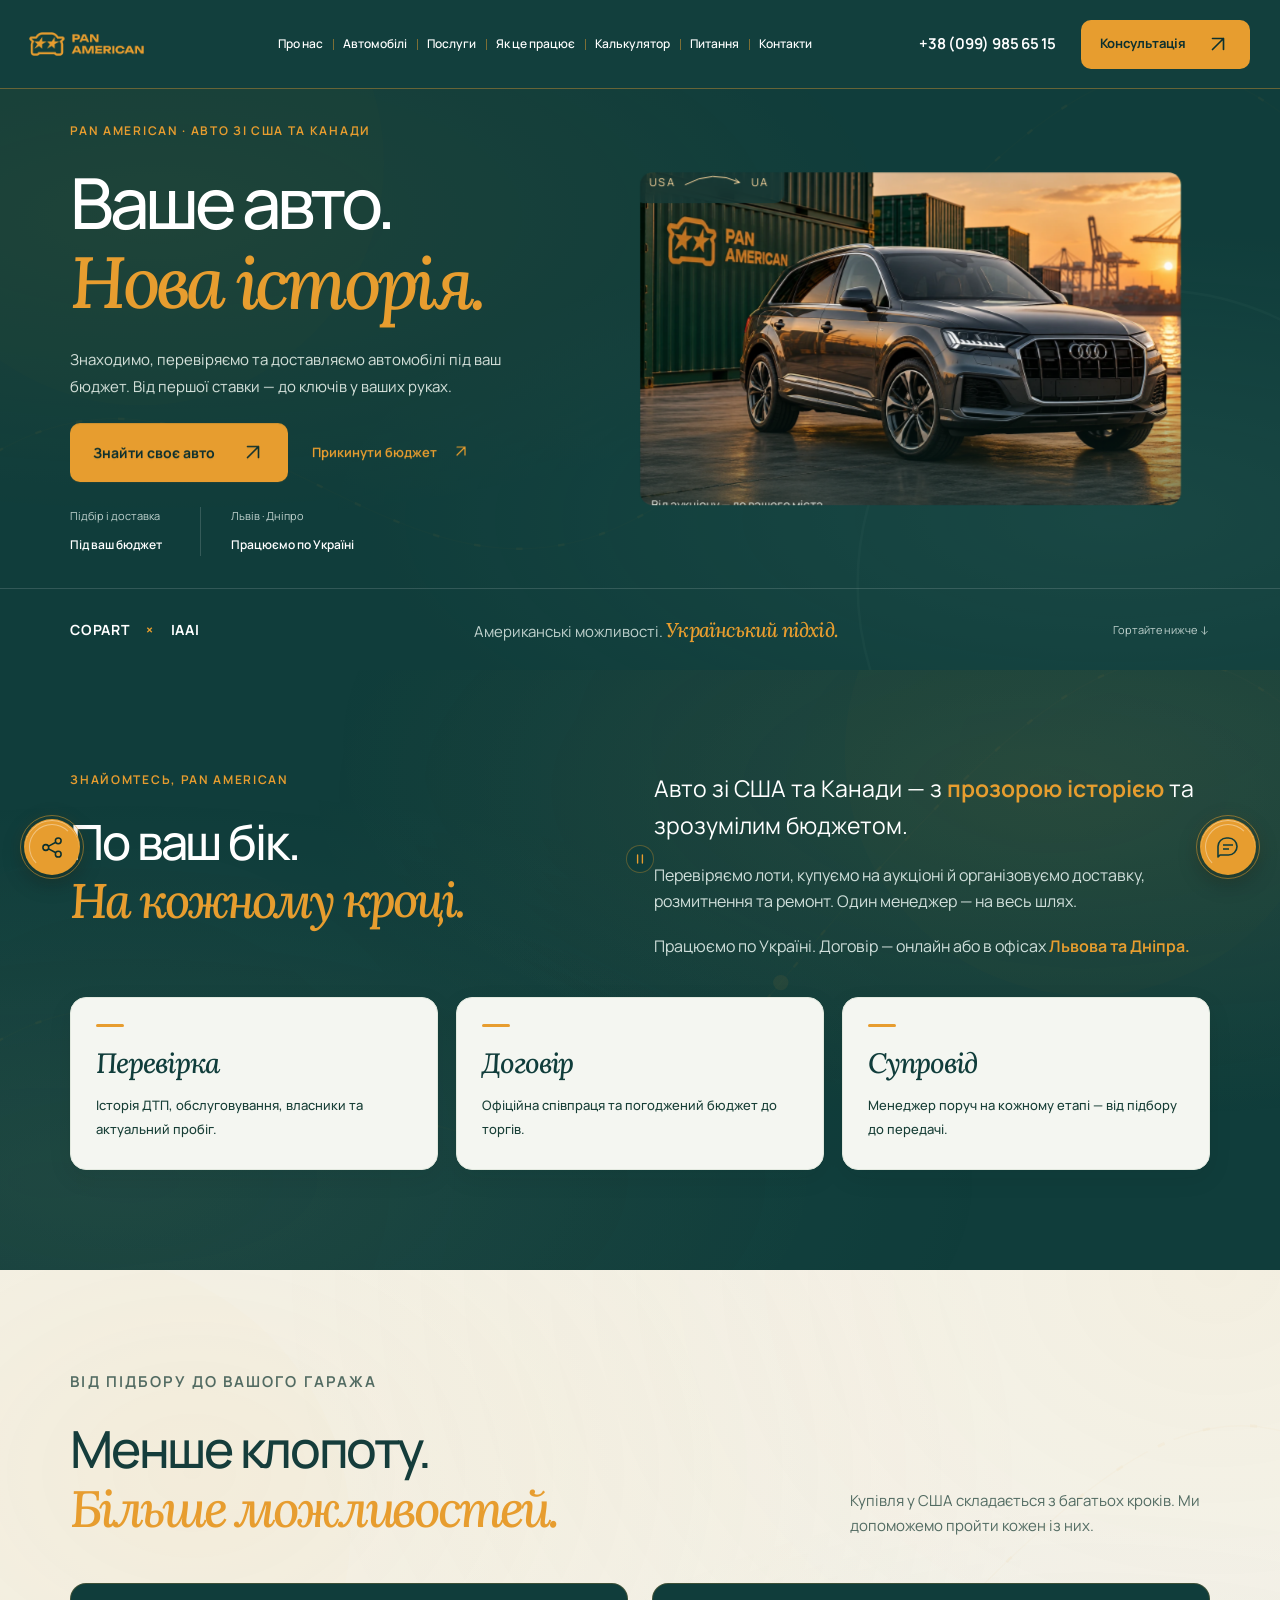
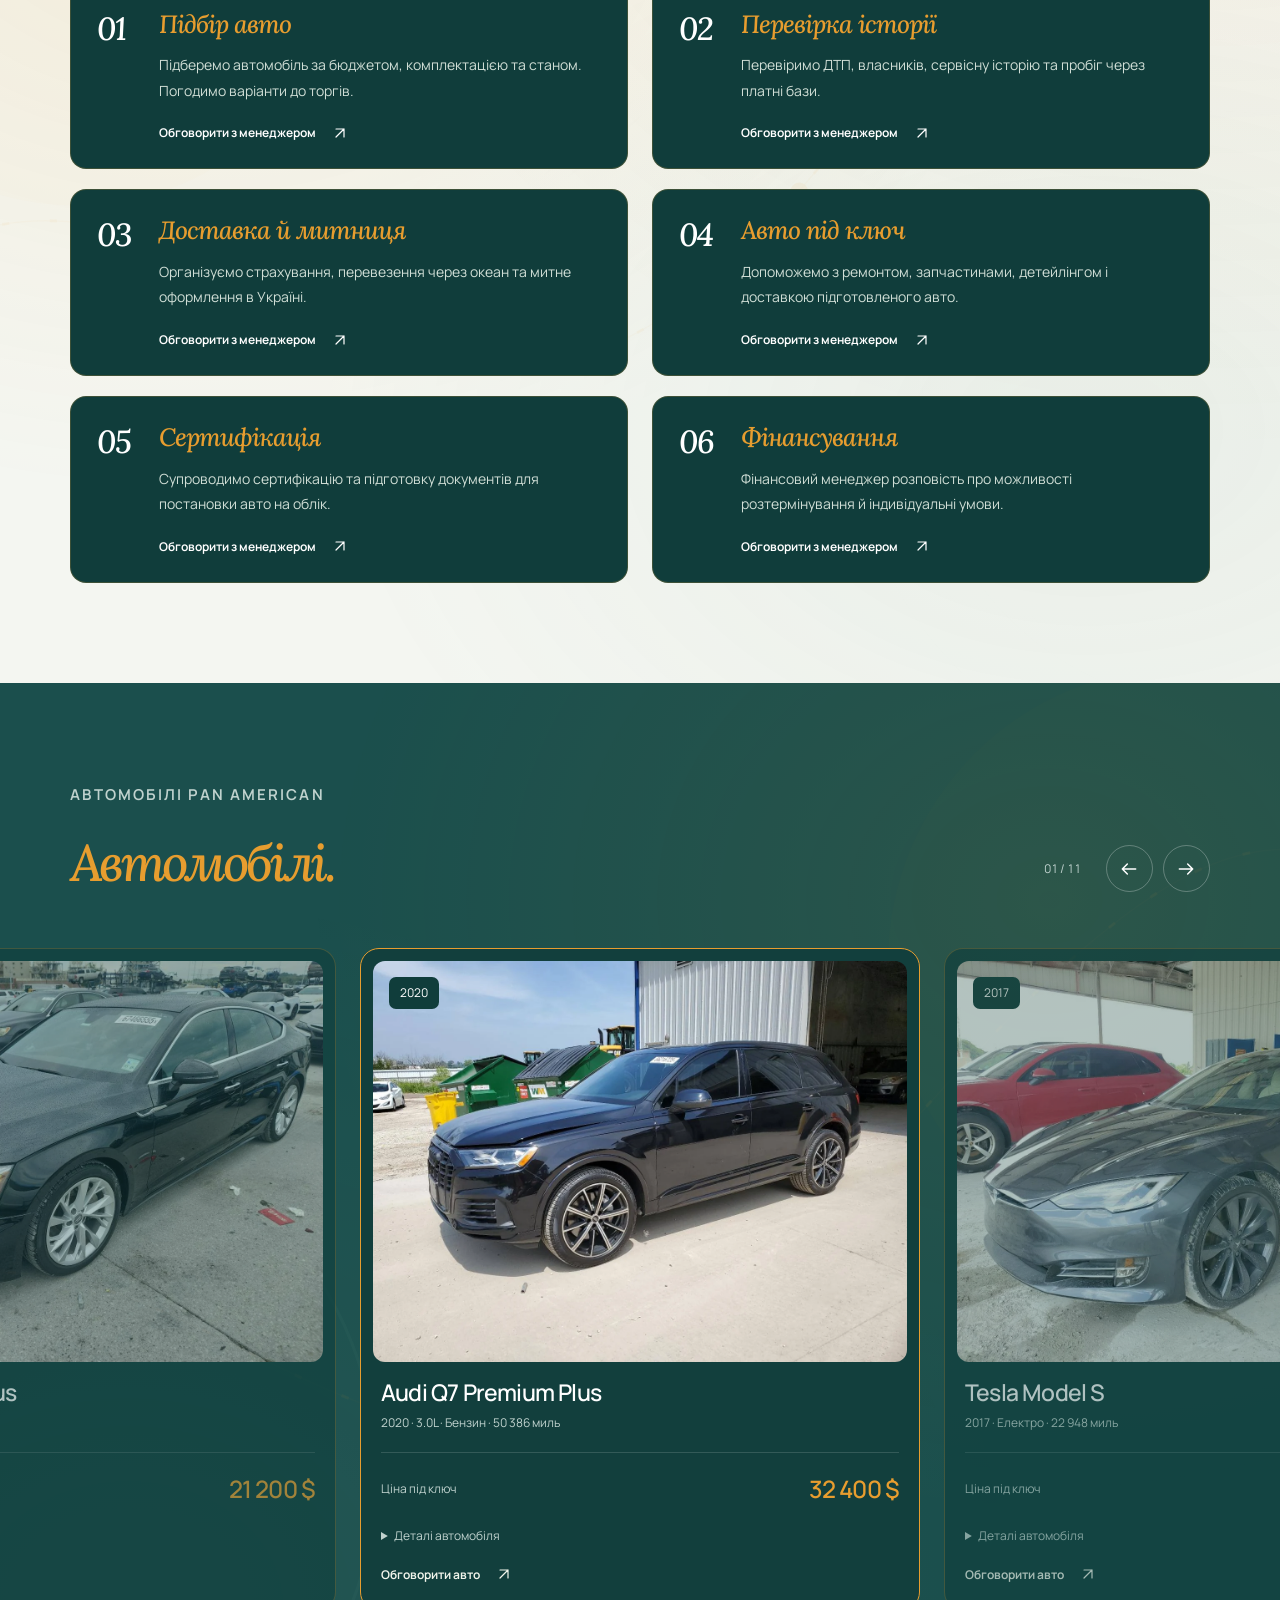
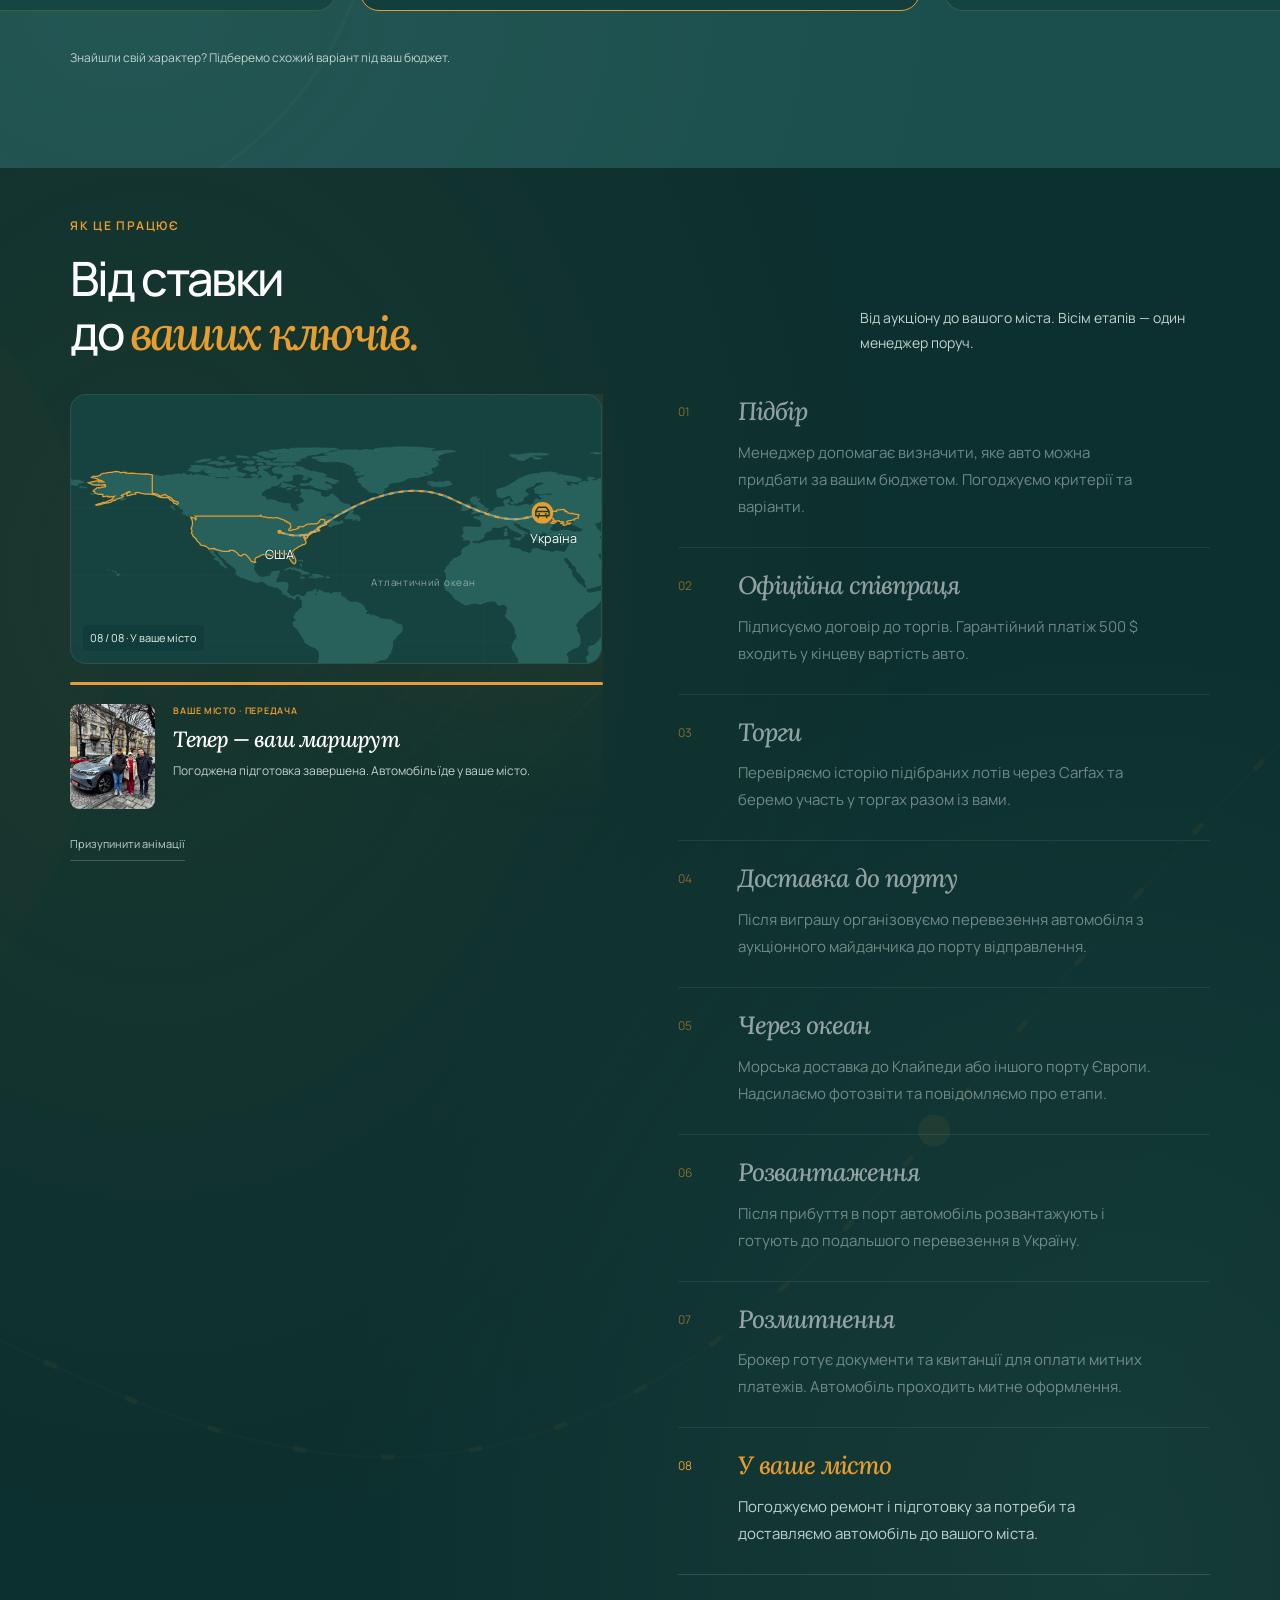
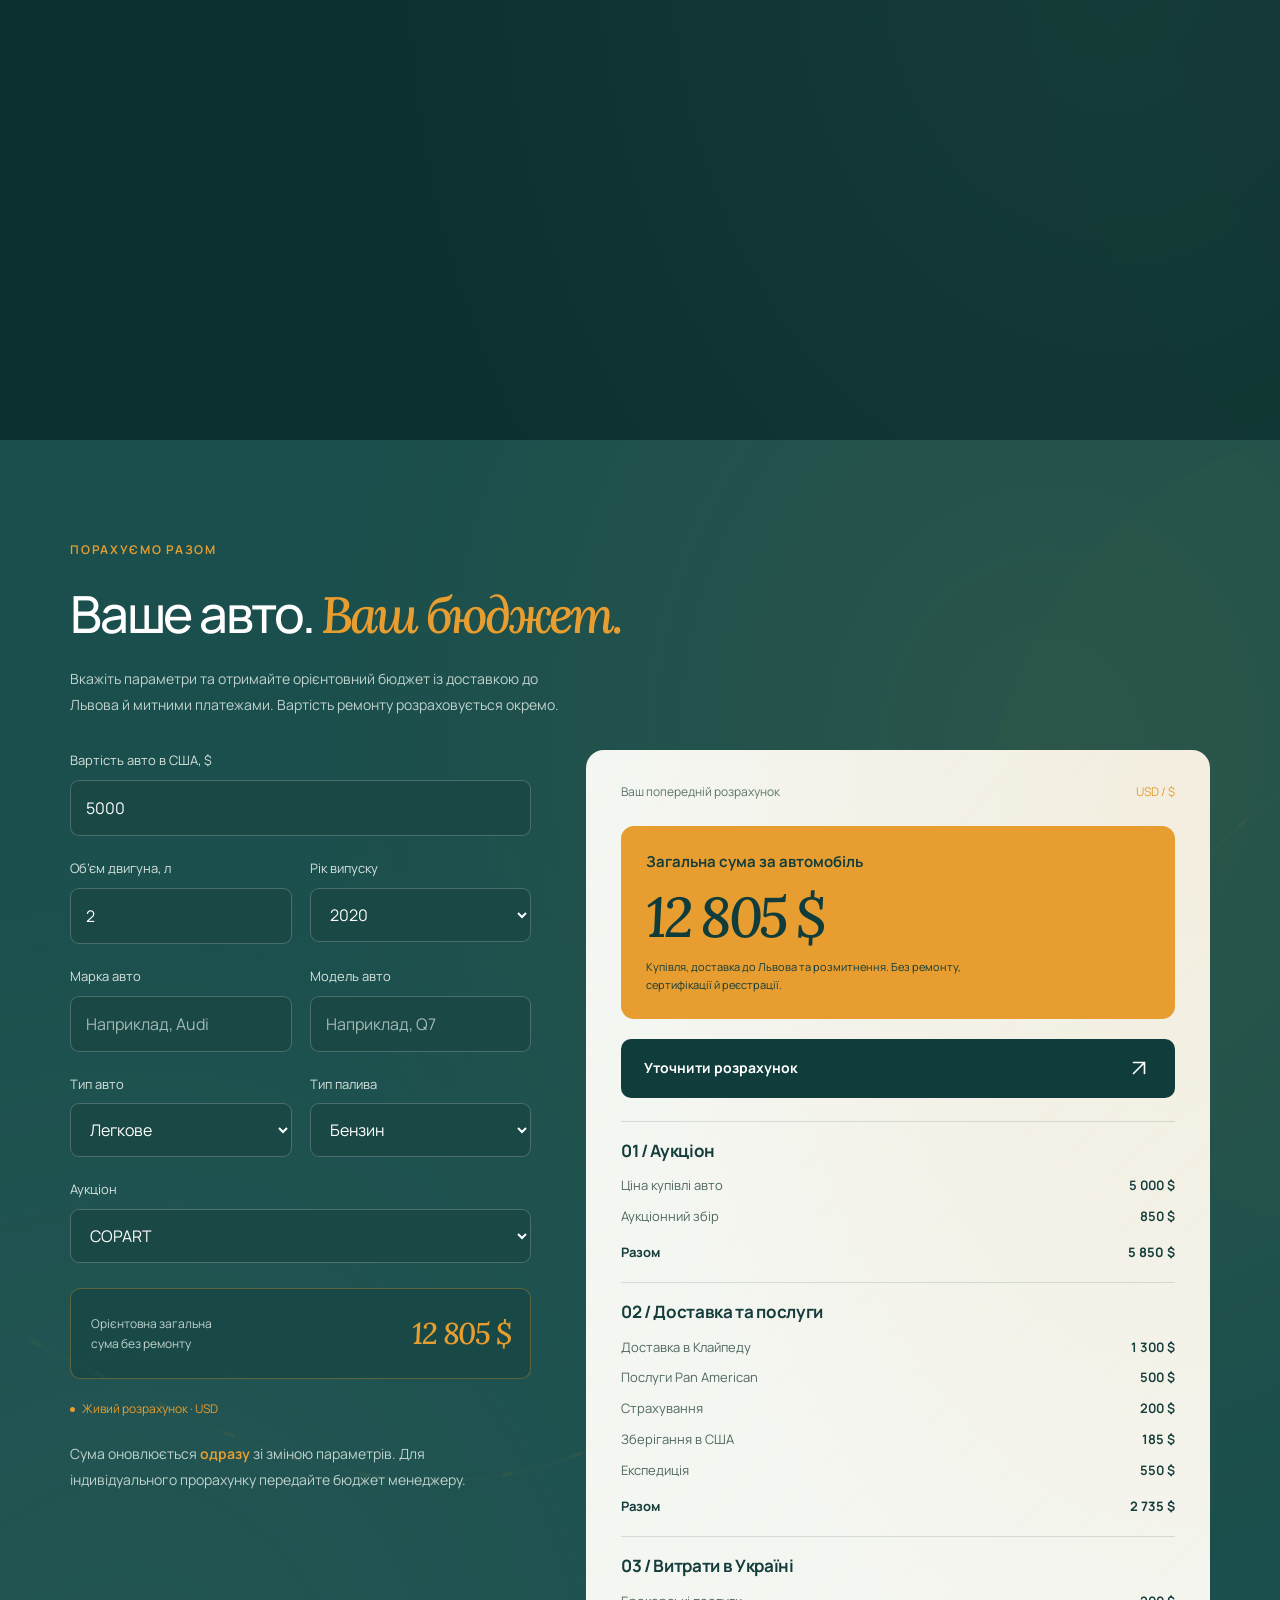
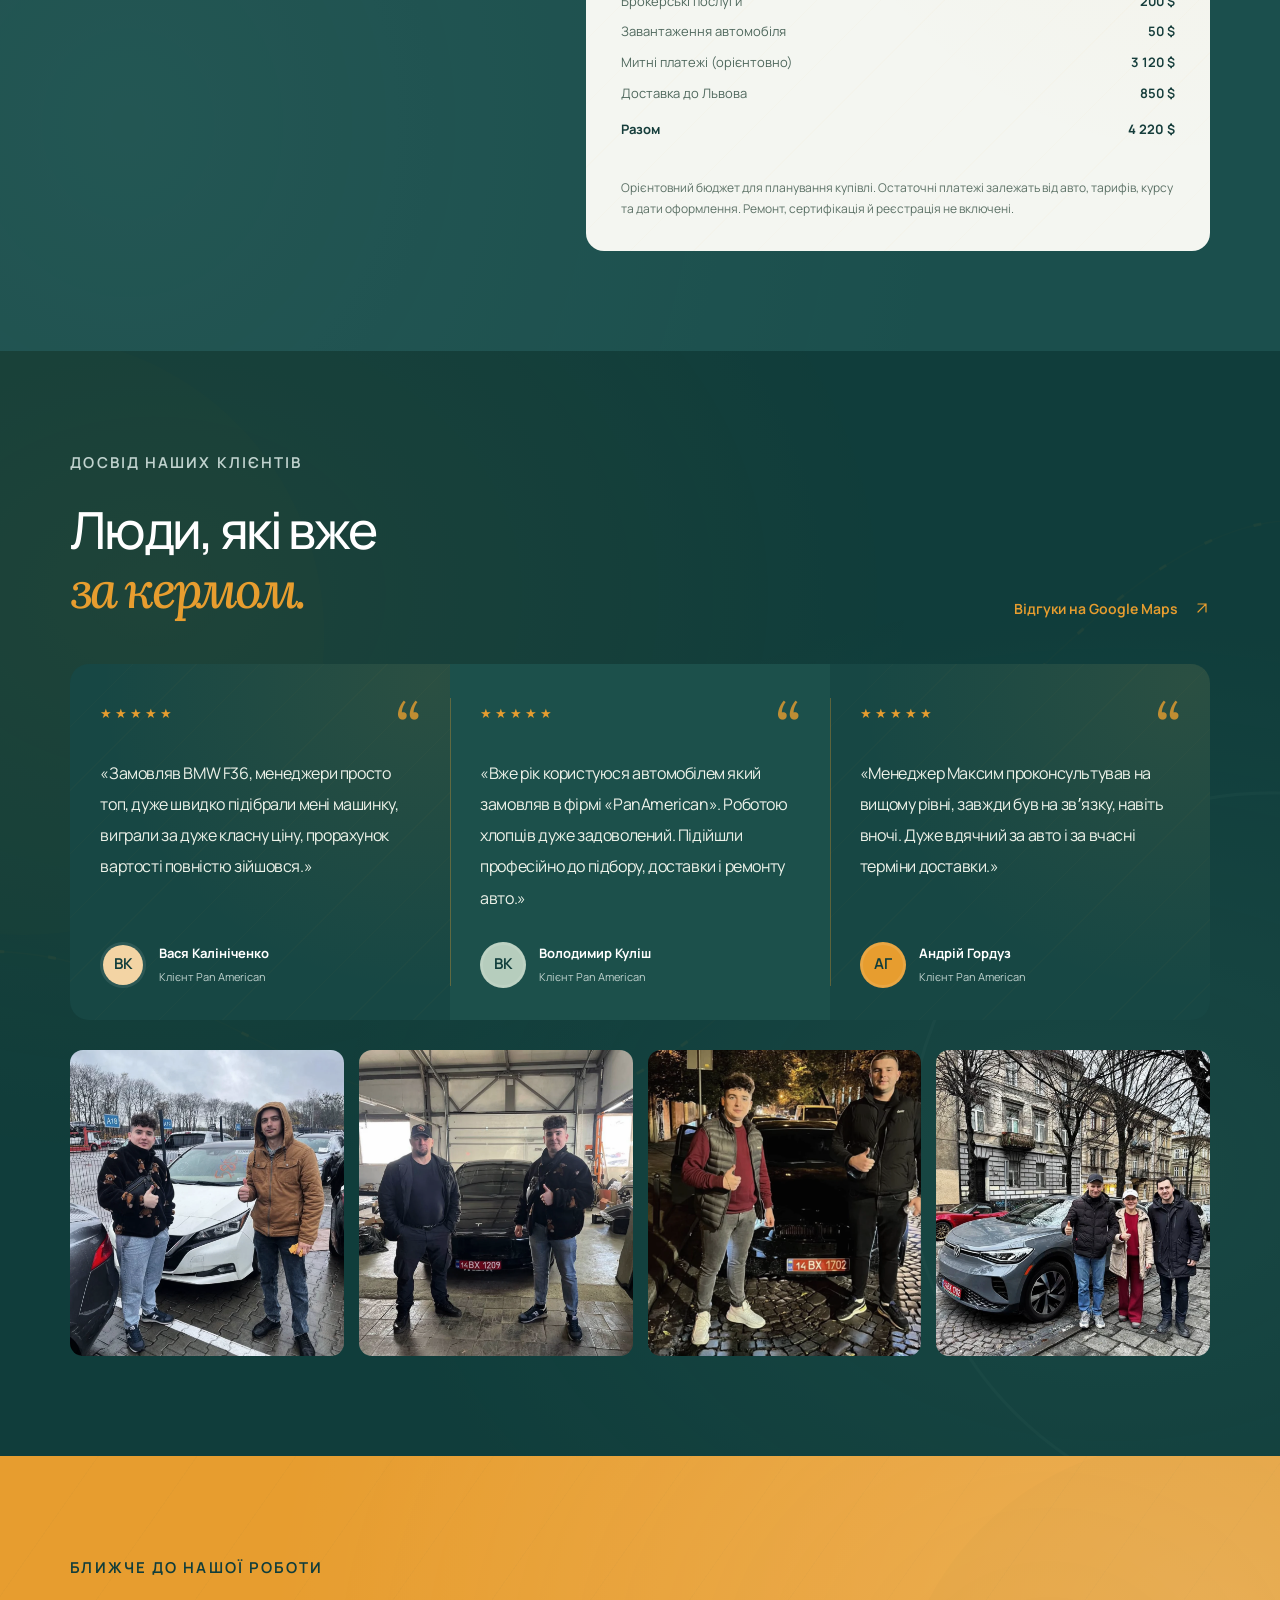
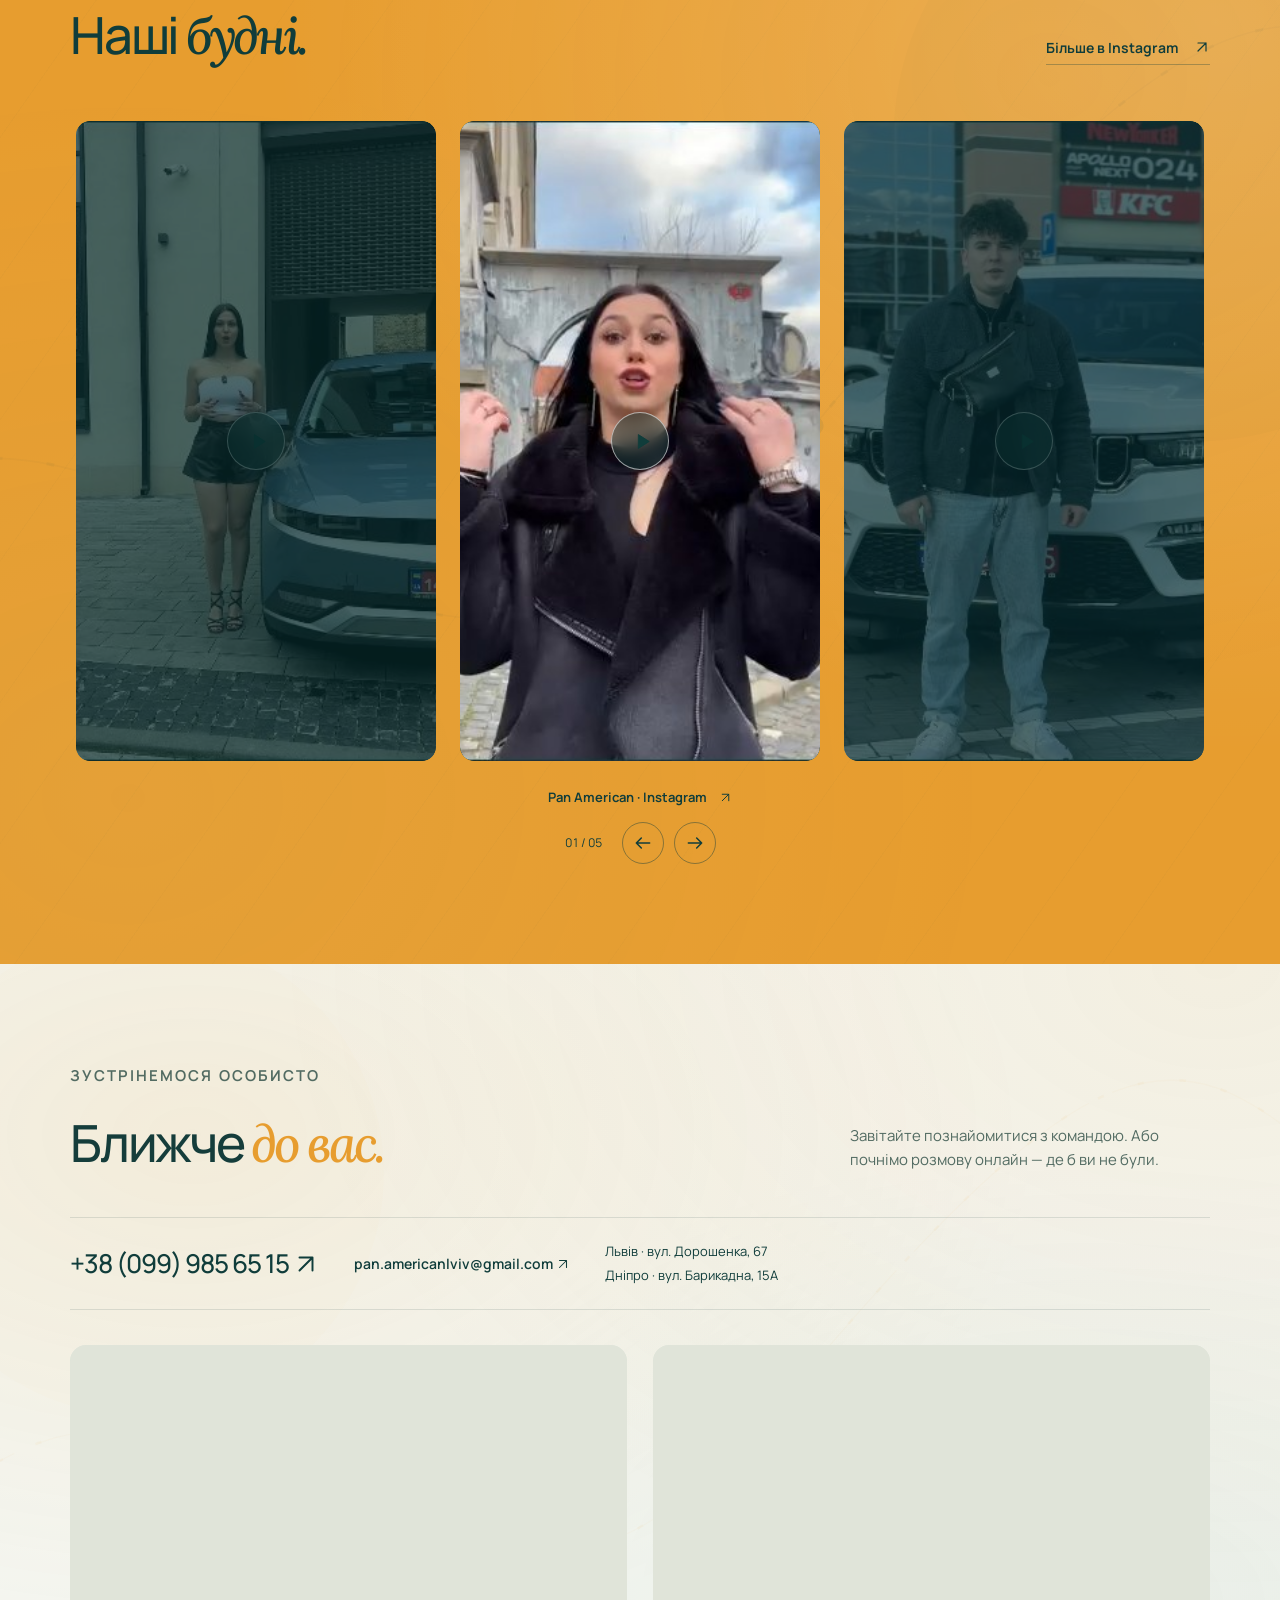
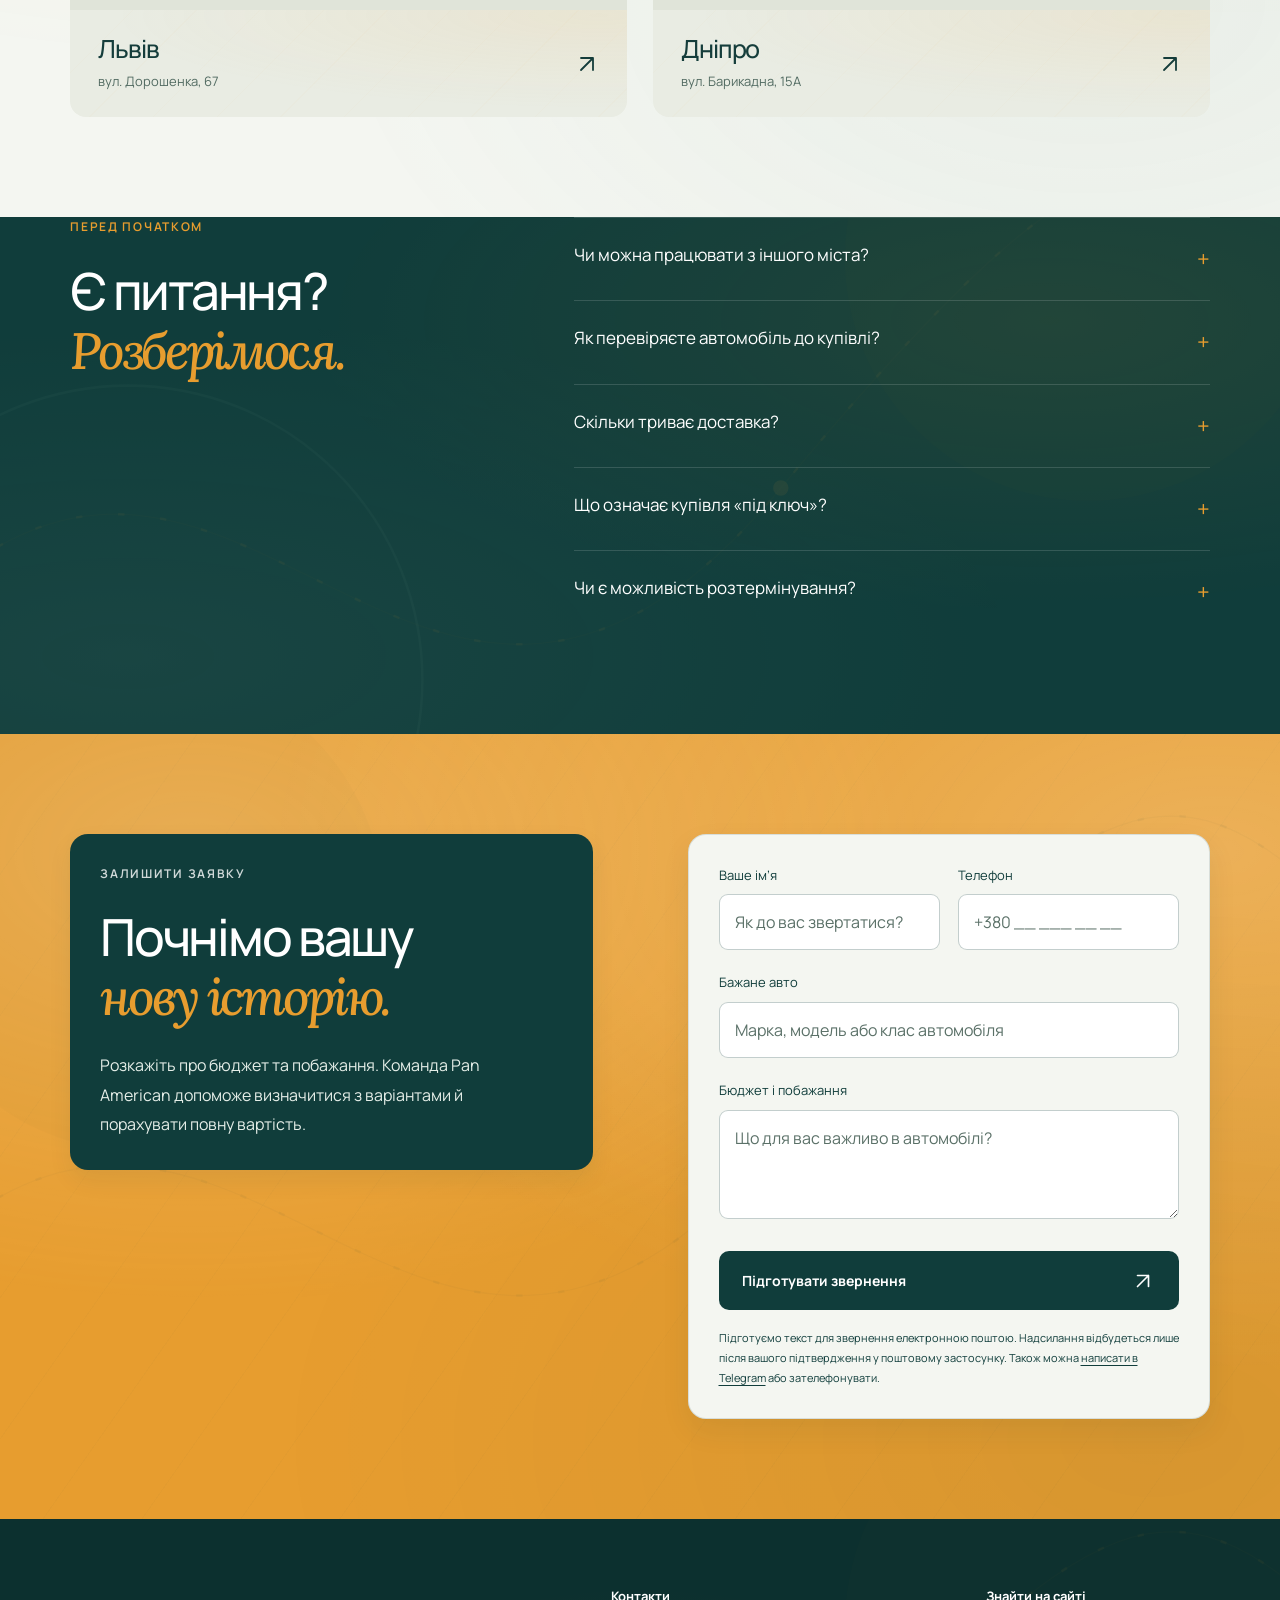
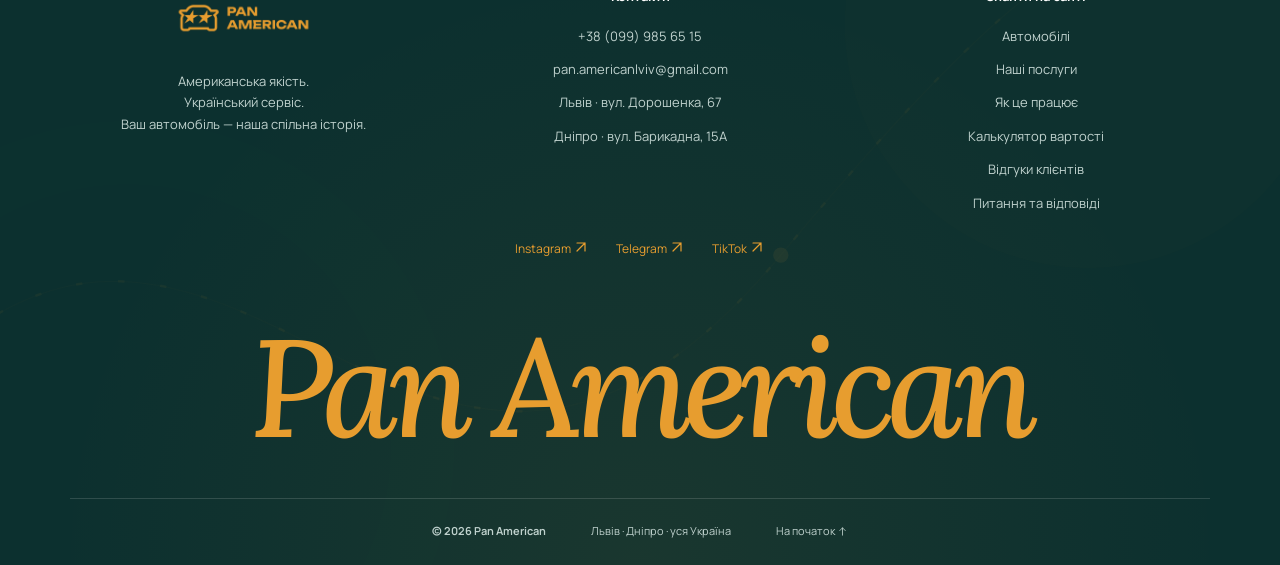
==== commit 31e7bf4d: "Publish Pan American site and fix mobile Safari layout and motion" ====
--- a/index.html
+++ b/index.html
@@ -1,93 +1,94 @@
-<!doctype html>
-<html lang="uk">
-<head>
-<meta charset="utf-8">
-<meta name="viewport" content="width=device-width,initial-scale=1,viewport-fit=cover">
-<meta name="theme-color" content="#1b4f4d">
-<meta name="robots" content="noindex,nofollow">
-<meta name="description" content="Pan American — підбір, купівля та доставка автомобілів зі США. Офіси у Львові та Дніпрі. Калькулятор вартості та супровід під ключ.">
-<title>Pan American — ваше авто зі США</title>
-<link rel="icon" type="image/png" href="assets/panamerican/logo.png">
-<link rel="stylesheet" href="assets/panamerican/fonts.css">
-<link rel="stylesheet" href="assets/panamerican/site.css?v=20261017-mobilemap38">
-<link rel="stylesheet" href="assets/panamerican/redesign.css?v=20261017-mobilemap38">
-<script defer src="assets/panamerican/calculator.js"></script>
-<script defer src="assets/panamerican/site.js?v=20261017-mobilemap38"></script>
-</head>
-<body>
-<a class="skip" href="#main">Перейти до вмісту</a>
-<header class="header"><div class="header-inner wrap">
-<a class="brand" href="#home" aria-label="Pan American — на початок"><img src="assets/panamerican/logo.png" alt="Pan American" width="396" height="180"></a>
-<nav class="nav" id="navigation" aria-label="Основна навігація"><a href="#about">Про нас</a><a href="#cars">Автомобілі</a><a href="#services">Послуги</a><a href="#route">Як це працює</a><a href="#calculator">Калькулятор</a><a href="#faq">Питання</a><a href="#contacts">Контакти</a></nav>
-<div class="header-right"><a class="header-phone" href="tel:+380999856515">+38 (099) 985 65 15</a><a class="btn header-consult" href="#consultation">Консультація <span class="arrow" aria-hidden="true">↗</span></a><button class="menu-toggle" type="button" aria-label="Відкрити меню" aria-expanded="false" aria-controls="navigation"><span class="menu-icon" aria-hidden="true"></span></button></div>
-</div></header>
-<main id="main">
-<section class="hero hero-v2" id="home"><div class="wrap hero-layout"><div class="hero-content"><p class="eyebrow"><span class="eyebrow-dot" aria-hidden="true"></span> Pan American · Авто зі США та Канади</p><h1 class="reveal">Ваше авто.<br><em class="accent accent-font">Нова історія.</em></h1><div class="hero-copy reveal"><p>Знаходимо, перевіряємо та доставляємо автомобілі під ваш бюджет. Від першої ставки — до ключів у ваших руках.</p><div class="hero-actions"><a class="btn" href="#consultation">Знайти своє авто <span class="arrow" aria-hidden="true">↗</span></a><a class="text-link" href="#calculator">Прикинути бюджет <span aria-hidden="true">↗</span></a></div></div><div class="hero-proof"><div><span>Підбір і доставка</span><b>Під ваш бюджет</b></div><div><span>Львів · Дніпро</span><b>Працюємо по Україні</b></div></div></div><div class="hero-art reveal"><img src="assets/panamerican/hero-campaign-v2.webp" alt="Рекламна візуалізація: автомобіль біля контейнерів Pan American у вечірньому порту" width="1536" height="1024" fetchpriority="high"><div class="hero-art-caption"><span class="caption-dot" aria-hidden="true"></span> Від аукціону — до вашого міста.</div><div class="hero-route-badge" aria-hidden="true"><span>USA</span><svg viewBox="0 0 100 25"><path d="M3 17Q50-9 94 13" fill="none" stroke="currentColor" stroke-width="1.5"/><path d="m87 7 7 6-9 2" fill="none" stroke="currentColor" stroke-width="1.5"/></svg><span>UA</span></div></div></div><div class="wrap hero-bottom"><span>COPART <i>×</i> IAAI</span><p>Американські можливості. <em class="accent-font">Український підхід.</em></p><a href="#services" aria-label="До послуг">Гортайте нижче ↓</a></div></section>
-<section class="section wrap" id="about"><div class="about-grid"><div><p class="eyebrow">Знайомтесь, Pan American</p><h2 class="reveal">По ваш бік.<br><em class="accent accent-font">На кожному кроці.</em></h2></div><div class="about-copy reveal"><p class="lead">Авто зі США та Канади — з <strong class="inline-accent">прозорою історією</strong> та зрозумілим бюджетом.</p><p>Перевіряємо лоти, купуємо на аукціоні й організовуємо доставку, розмитнення та ремонт. Один менеджер — на весь шлях.</p><p>Працюємо по Україні. Договір — онлайн або в офісах <strong class="inline-accent">Львова та Дніпра.</strong></p></div></div>
-<div class="benefit-inline"><div class="reveal"><b>Перевірка</b><p>Історія ДТП, обслуговування, власники та актуальний пробіг.</p></div><div class="reveal"><b>Договір</b><p>Офіційна співпраця та погоджений бюджет до торгів.</p></div><div class="reveal"><b>Супровід</b><p>Менеджер поруч на кожному етапі — від підбору до передачі.</p></div></div></section>
-<section class="services section" id="services"><div class="wrap"><div class="section-head"><div><p class="eyebrow">Від підбору до вашого гаража</p><h2 class="reveal">Менше клопоту.<br><em class="accent-font">Більше можливостей.</em></h2></div><p>Купівля у США складається з багатьох кроків. Ми допоможемо пройти кожен із них.</p></div><div class="service-grid"><article class="service reveal"><div class="service-top"><span class="service-number">01</span><svg class="service-icon" viewBox="0 0 24 24" aria-hidden="true"><path d="M4 7h16M7 3v8m10 3v7M4 17h16M7 13v8m10-18v7"/></svg></div><h3>Підбір <em class="accent-font">авто</em></h3><p>Підберемо автомобіль за бюджетом, комплектацією та станом. Погодимо варіанти до торгів.</p><a class="text-link service-inquiry" href="#consultation" data-service="Підбір авто">Обговорити з менеджером ↗</a></article>
-<article class="service reveal"><div class="service-top"><span class="service-number">02</span><svg class="service-icon" viewBox="0 0 24 24" aria-hidden="true"><path d="M21 21l-5-5M10 18a8 8 0 1 0 0-16 8 8 0 0 0 0 16Z M7 9l2 2 4-4"/></svg></div><h3>Перевірка <em class="accent-font">історії</em></h3><p>Перевіримо ДТП, власників, сервісну історію та пробіг через платні бази.</p><a class="text-link service-inquiry" href="#consultation" data-service="Перевірка історії">Обговорити з менеджером ↗</a></article>
-<article class="service reveal"><div class="service-top"><span class="service-number">03</span><svg class="service-icon" viewBox="0 0 24 24" aria-hidden="true"><path d="M2 5h12v12H2zM14 10h4l4 5v2h-8M5 21a2 2 0 1 0 0-4 2 2 0 0 0 0 4M18 21a2 2 0 1 0 0-4 2 2 0 0 0 0 4"/></svg></div><h3>Доставка й <em class="accent-font">митниця</em></h3><p>Організуємо страхування, перевезення через океан та митне оформлення в Україні.</p><a class="text-link service-inquiry" href="#consultation" data-service="Доставка й митниця">Обговорити з менеджером ↗</a></article>
-<article class="service reveal"><div class="service-top"><span class="service-number">04</span><svg class="service-icon" viewBox="0 0 24 24" aria-hidden="true"><path d="M14 3a7 7 0 1 1-5 12L3 21l-2-2 6-6A7 7 0 0 1 14 3ZM15 7h.01"/></svg></div><h3>Авто під <em class="accent-font">ключ</em></h3><p>Допоможемо з ремонтом, запчастинами, детейлінгом і доставкою підготовленого авто.</p><a class="text-link service-inquiry" href="#consultation" data-service="Авто під ключ">Обговорити з менеджером ↗</a></article>
-<article class="service reveal"><div class="service-top"><span class="service-number">05</span><svg class="service-icon" viewBox="0 0 24 24" aria-hidden="true"><path d="M12 2l8 4v6c0 5-8 10-8 10S4 17 4 12V6ZM8 12l3 3 5-6"/></svg></div><h3> <em class="accent-font">Сертифікація</em></h3><p>Супроводимо сертифікацію та підготовку документів для постановки авто на облік.</p><a class="text-link service-inquiry" href="#consultation" data-service="Сертифікація">Обговорити з менеджером ↗</a></article>
-<article class="service reveal"><div class="service-top"><span class="service-number">06</span><svg class="service-icon" viewBox="0 0 24 24" aria-hidden="true"><path d="M3 5h18v14H3zM3 10h18M7 15h4"/></svg></div><h3> <em class="accent-font">Фінансування</em></h3><p>Фінансовий менеджер розповість про можливості розтермінування й індивідуальні умови.</p><a class="text-link service-inquiry" href="#consultation" data-service="Фінансування">Обговорити з менеджером ↗</a></article></div></div></section>
-<section class="gallery section" id="cars" aria-label="Галерея автомобілів"><div class="gallery-shell"><div class="gallery-pin"><div class="section-head wrap"><div><p class="eyebrow">Автомобілі Pan American</p><h2><em class="accent accent-font">Автомобілі.</em></h2></div><div class="gallery-controls"><span class="gallery-count" id="gallery-count" aria-live="polite">01 / 11</span><button class="circle-btn" id="cars-prev" type="button" aria-label="Попередній автомобіль">←</button><button class="circle-btn" id="cars-next" type="button" aria-label="Наступний автомобіль">→</button></div></div><div class="car-track" id="car-track" tabindex="0" aria-label="Автомобілі — гортайте або користуйтеся стрілками"><article class="car" data-car="0"><div class="car-image"><img src="assets/panamerican/audi_q7.webp" alt="AUDI Q7 PREMIUM PLUS — автомобіль із галереї Pan American" width="1280" height="960" loading="lazy"><span class="car-year">2020</span></div><div class="car-bottom"><h3>Audi Q7 Premium Plus</h3><p class="car-specs">2020 · 3.0L · Бензин · 50 386 миль</p><div class="car-price"><span>Ціна під ключ</span><b>32 400 $</b></div><details><summary>Деталі автомобіля</summary><p>Автомат · Повний · Run &amp; Drive / заводиться та їде<br>Пошкодження за даними галереї: Капот.</p></details><div class="car-actions"><button type="button" class="car-details-button">Деталі авто</button><a class="car-inquiry text-link" href="#consultation" data-model="AUDI Q7 PREMIUM PLUS">Обговорити авто ↗</a></div></div></article>
-<article class="car" data-car="1"><div class="car-image"><img src="assets/panamerican/tesla_s.webp" alt="TESLA MODEL S — автомобіль із галереї Pan American" width="1280" height="960" loading="lazy"><span class="car-year">2017</span></div><div class="car-bottom"><h3>Tesla Model S</h3><p class="car-specs">2017 · Електро · 22 948 миль</p><div class="car-price"><span>Ціна під ключ</span><b>12 700 $</b></div><details><summary>Деталі автомобіля</summary><p>Автомат · Повний · Run and drive / Заводиться і їде<br>Пошкодження за даними галереї: Відсутнє.</p></details><div class="car-actions"><button type="button" class="car-details-button">Деталі авто</button><a class="car-inquiry text-link" href="#consultation" data-model="TESLA MODEL S">Обговорити авто ↗</a></div></div></article>
-<article class="car" data-car="2"><div class="car-image"><img src="assets/panamerican/bmw_328.webp" alt="BMW 328 I SULEV — автомобіль із галереї Pan American" width="1280" height="960" loading="lazy"><span class="car-year">2015</span></div><div class="car-bottom"><h3>BMW 328 I SULEV</h3><p class="car-specs">2015 · 2.0L · Бензин · 92 853 миль</p><div class="car-price"><span>Ціна під ключ</span><b>11 100 $</b></div><details><summary>Деталі автомобіля</summary><p>Автомат · Задній · Run &amp; Drive / заводиться та їде<br>Пошкодження за даними галереї: Правий бік.</p></details><div class="car-actions"><button type="button" class="car-details-button">Деталі авто</button><a class="car-inquiry text-link" href="#consultation" data-model="BMW 328 I SULEV">Обговорити авто ↗</a></div></div></article>
-<article class="car" data-car="3"><div class="car-image"><img src="assets/panamerican/ford_f150_raptor.webp" alt="FORD F150 RAPTOR — автомобіль із галереї Pan American" width="1280" height="960" loading="lazy"><span class="car-year">2018</span></div><div class="car-bottom"><h3>Ford F-150 Raptor</h3><p class="car-specs">2018 · 3.5L · Бензин · 58 054 миль</p><div class="car-price"><span>Ціна під ключ</span><b>36 100 $</b></div><details><summary>Деталі автомобіля</summary><p>Автомат · Повний · Run &amp; Drive / заводиться та їде<br>Пошкодження за даними галереї: Сидіння.</p></details><div class="car-actions"><button type="button" class="car-details-button">Деталі авто</button><a class="car-inquiry text-link" href="#consultation" data-model="FORD F150 RAPTOR">Обговорити авто ↗</a></div></div></article>
-<article class="car" data-car="4"><div class="car-image"><img src="assets/panamerican/honda_cbr600.webp" alt="HONDA CBR600 RR — автомобіль із галереї Pan American" width="1280" height="960" loading="lazy"><span class="car-year">2023</span></div><div class="car-bottom"><h3>Honda Cbr600 RR</h3><p class="car-specs">2023 · 600 см³ · Бензин · 7 115 миль</p><div class="car-price"><span>Ціна під ключ</span><b>10 300 $</b></div><details><summary>Деталі автомобіля</summary><p>Механічна · Ланцюг · Run &amp; Drive / заводиться та їде<br>Пошкодження за даними галереї: Правий бік.</p></details><div class="car-actions"><button type="button" class="car-details-button">Деталі авто</button><a class="car-inquiry text-link" href="#consultation" data-model="HONDA CBR600 RR">Обговорити авто ↗</a></div></div></article>
-<article class="car" data-car="5"><div class="car-image"><img src="assets/panamerican/kia_niro.webp" alt="KIA NIRO EX PREMIUM — автомобіль із галереї Pan American" width="1280" height="960" loading="lazy"><span class="car-year">2020</span></div><div class="car-bottom"><h3>Kia Niro Ex Premium</h3><p class="car-specs">2020 · Електро · 43 471 миль</p><div class="car-price"><span>Ціна під ключ</span><b>14 700 $</b></div><details><summary>Деталі автомобіля</summary><p>Автомат · Передній · Run &amp; Drive / заводиться та їде<br>Пошкодження за даними галереї: Справа спереду та збоку.</p></details><div class="car-actions"><button type="button" class="car-details-button">Деталі авто</button><a class="car-inquiry text-link" href="#consultation" data-model="KIA NIRO EX PREMIUM">Обговорити авто ↗</a></div></div></article>
-<article class="car" data-car="6"><div class="car-image"><img src="assets/panamerican/porsche_macan.webp" alt="PORSCHE MACAN — автомобіль із галереї Pan American" width="1280" height="960" loading="lazy"><span class="car-year">2021</span></div><div class="car-bottom"><h3>Porsche Macan</h3><p class="car-specs">2021 · 2.0L · Бензин · 42 282 миль</p><div class="car-price"><span>Ціна під ключ</span><b>37 800 $</b></div><details><summary>Деталі автомобіля</summary><p>Автомат · Повний · Run and drive / Заводиться і їде<br>Пошкодження за даними галереї: Відсутнє.</p></details><div class="car-actions"><button type="button" class="car-details-button">Деталі авто</button><a class="car-inquiry text-link" href="#consultation" data-model="PORSCHE MACAN">Обговорити авто ↗</a></div></div></article>
-<article class="car" data-car="7"><div class="car-image"><img src="assets/panamerican/bmw_540.webp" alt="BMW 540 XI — автомобіль із галереї Pan American" width="1280" height="960" loading="lazy"><span class="car-year">2019</span></div><div class="car-bottom"><h3>BMW 540 Xi</h3><p class="car-specs">2019 · 2.0L · Бензин · 61 270 миль</p><div class="car-price"><span>Ціна під ключ</span><b>22 200 $</b></div><details><summary>Деталі автомобіля</summary><p>Автомат · Повний · Run &amp; Drive / заводиться та їде<br>Пошкодження за даними галереї: Потертості у салоні.</p></details><div class="car-actions"><button type="button" class="car-details-button">Деталі авто</button><a class="car-inquiry text-link" href="#consultation" data-model="BMW 540 XI">Обговорити авто ↗</a></div></div></article>
-<article class="car" data-car="8"><div class="car-image"><img src="assets/panamerican/audi_q3.webp" alt="AUDI Q3 PREMIUM 40 — автомобіль із галереї Pan American" width="1280" height="960" loading="lazy"><span class="car-year">2022</span></div><div class="car-bottom"><h3>Audi Q3 Premium 40</h3><p class="car-specs">2022 · 2.0L · Бензин · 31 915 миль</p><div class="car-price"><span>Ціна під ключ</span><b>23 500 $</b></div><details><summary>Деталі автомобіля</summary><p>Автомат · Повний · Run and drive / Заводиться і їде<br>Пошкодження за даними галереї: Заднє.</p></details><div class="car-actions"><button type="button" class="car-details-button">Деталі авто</button><a class="car-inquiry text-link" href="#consultation" data-model="AUDI Q3 PREMIUM 40">Обговорити авто ↗</a></div></div></article>
-<article class="car" data-car="9"><div class="car-image"><img src="assets/panamerican/hyundai_santafe.webp" alt="HYUNDAI SANTA FE SEL — автомобіль із галереї Pan American" width="1280" height="960" loading="lazy"><span class="car-year">2021</span></div><div class="car-bottom"><h3>Hyundai Santa Fe Sel</h3><p class="car-specs">2021 · 2.5L · Бензин · 41 881 миль</p><div class="car-price"><span>Ціна під ключ</span><b>18 600 $</b></div><details><summary>Деталі автомобіля</summary><p>Автомат · Передній · Run &amp; Drive / заводиться та їде<br>Пошкодження за даними галереї: Лівий бік.</p></details><div class="car-actions"><button type="button" class="car-details-button">Деталі авто</button><a class="car-inquiry text-link" href="#consultation" data-model="HYUNDAI SANTA FE SEL">Обговорити авто ↗</a></div></div></article>
-<article class="car" data-car="10"><div class="car-image"><img src="assets/panamerican/audi_q5.webp" alt="AUDI A5 PREMIUM PLUS — автомобіль із галереї Pan American" width="1280" height="960" loading="lazy"><span class="car-year">2020</span></div><div class="car-bottom"><h3>Audi A5 Premium Plus</h3><p class="car-specs">2020 · 2.0L · Бензин · 45 295 миль</p><div class="car-price"><span>Ціна під ключ</span><b>21 200 $</b></div><details><summary>Деталі автомобіля</summary><p>Автомат · Повний · Run and drive / Заводиться і їде<br>Пошкодження за даними галереї: Відсутнє.</p></details><div class="car-actions"><button type="button" class="car-details-button">Деталі авто</button><a class="car-inquiry text-link" href="#consultation" data-model="AUDI A5 PREMIUM PLUS">Обговорити авто ↗</a></div></div></article></div><p class="gallery-note wrap">Знайшли свій характер? Підберемо схожий варіант під ваш бюджет.</p></div></div></section>
-<section class="route section" id="route"><div class="wrap route-heading"><div><p class="eyebrow">Як це працює</p><h2>Від ставки<br>до <em class="accent accent-font">ваших ключів.</em></h2></div><p>Від аукціону до вашого міста. Вісім етапів — один менеджер поруч.</p></div><div class="wrap route-layout"><div class="route-left"><div class="route-map" tabindex="0" aria-label="Маршрут доставки. На телефоні перемикайте етапи кнопками або свайпом."><svg class="map" viewBox="160 10 650 350" role="img" aria-label="Схематичний маршрут зі США через Атлантичний океан до України"><g class="map-grid"><path d="M0 90H1200M0 185H1200M0 280H1200M200 0V370M400 0V370M600 0V370M800 0V370M1000 0V370"/></g><g class="land"><path d="M401.4,466.0L400.4,467.4L399.5,468.7L392.5,468.3L385.0,468.5L380.9,467.5L380.9,467.4L379.0,466.6L386.5,466.7L393.7,467.0L396.2,465.8L398.0,464.8L401.4,466.0ZM69.3,464.5L62.9,464.8L58.5,463.9L56.6,462.9L56.4,462.7L54.3,461.9L54.3,461.9L56.3,460.9L62.5,461.3L65.8,462.2L68.4,463.2L69.3,464.5ZM449.5,460.4L453.6,461.6L455.0,463.3L455.4,464.5L455.6,466.0L450.4,466.8L445.0,467.6L438.7,468.2L431.7,468.8L423.8,468.6L419.5,467.7L420.0,466.5L427.2,465.7L430.0,464.8L432.1,463.6L433.6,462.5L435.6,461.5L437.8,460.4L437.8,460.4L439.5,460.4L444.5,459.8L449.5,460.4ZM196.0,447.5L200.3,448.0L204.3,447.5L202.4,448.5L199.2,449.2L194.6,449.0L191.3,448.0L191.3,448.0L192.0,447.0L196.0,447.5ZM181.5,447.5L186.6,448.6L184.6,448.5L180.3,448.2L175.7,447.4L175.7,447.4L178.1,446.8L181.5,447.5ZM270.1,443.1L273.7,443.5L277.4,443.2L279.3,444.8L276.7,444.5L272.7,444.7L268.6,444.5L264.1,444.7L260.7,444.2L258.9,443.0L258.9,443.0L261.0,442.5L265.2,442.9L270.1,443.1ZM371.8,440.3L372.2,441.6L371.6,442.7L370.7,443.8L366.8,444.2L363.1,444.7L358.7,444.7L360.3,443.6L356.4,443.9L352.7,444.3L350.2,443.5L350.0,442.3L353.6,441.2L353.6,441.2L355.9,440.9L359.8,441.0L360.7,439.6L360.9,438.5L360.9,436.3L362.8,434.9L365.8,434.5L367.6,435.5L368.4,436.6L369.8,437.9L370.9,439.1L371.8,440.3ZM404.6,421.1L403.2,421.7L400.7,421.3L398.0,421.6L395.7,422.2L393.3,423.0L391.6,423.8L391.2,424.9L391.4,425.9L392.9,426.9L390.6,427.6L387.5,427.8L385.7,428.7L383.7,429.6L381.6,430.8L381.1,431.9L382.3,433.0L384.1,433.9L386.8,434.6L389.3,435.5L390.7,436.6L391.4,437.6L392.4,438.7L394.0,439.7L395.0,440.7L395.4,443.3L396.4,444.4L396.7,445.5L397.7,446.6L397.2,448.1L395.4,449.2L393.5,450.2L389.0,450.6L387.5,451.6L385.5,452.5L380.5,453.6L376.0,454.0L371.8,454.6L367.3,455.2L364.7,456.4L359.3,456.5L353.4,456.4L348.1,456.6L342.5,456.6L343.6,457.7L348.7,458.2L352.4,459.0L354.5,460.0L350.8,460.9L345.0,460.6L340.2,461.3L340.1,462.5L339.9,463.6L343.8,464.5L344.6,465.6L348.8,466.6L355.9,467.1L361.9,467.8L366.6,468.7L372.7,469.6L381.0,470.0L389.1,470.8L394.8,471.6L401.0,472.6L404.3,473.9L405.9,475.0L410.0,474.0L415.5,473.1L421.3,472.3L428.2,471.5L434.1,470.8L442.4,470.7L450.6,471.1L457.3,471.8L459.5,470.5L464.1,469.7L472.5,469.7L479.1,469.0L485.4,468.4L492.3,468.1L499.7,467.6L504.8,466.8L502.5,465.8L501.0,464.8L501.0,463.8L494.6,463.9L487.7,464.3L481.2,464.3L480.3,463.3L480.7,461.2L482.2,460.6L487.0,459.9L492.6,459.3L496.7,458.4L500.7,457.6L503.7,456.5L508.3,456.0L512.8,455.6L515.1,455.4L520.2,455.3L525.1,454.9L529.3,454.3L533.3,453.7L537.0,453.0L541.6,452.1L544.5,451.2L547.7,450.3L548.6,449.2L545.1,448.6L546.3,447.4L548.5,446.5L552.0,446.0L555.6,445.3L559.0,444.4L561.6,443.3L563.3,442.0L565.7,441.2L569.7,441.4L571.3,442.3L575.3,442.4L575.4,441.4L577.1,440.3L580.7,440.6L581.5,441.6L585.5,441.8L589.8,441.3L594.0,440.9L597.8,441.1L599.2,442.3L602.9,441.3L606.3,440.8L610.1,440.4L613.8,440.1L617.2,439.4L620.9,439.0L623.8,438.3L625.8,437.3L628.3,438.1L631.8,437.7L634.2,439.0L636.1,440.0L639.8,439.4L641.3,438.3L644.7,437.6L649.1,437.7L650.4,438.8L653.2,437.7L656.8,437.4L660.7,437.3L664.2,437.3L667.9,437.7L671.5,437.8L673.1,438.8L675.2,439.6L678.9,439.1L682.8,439.0L686.6,439.0L690.3,439.0L693.6,438.6L697.2,438.2L700.1,437.5L703.2,437.0L706.6,436.7L709.2,435.9L711.0,434.4L712.9,433.4L716.4,433.9L717.7,434.9L720.5,435.5L724.0,435.3L726.4,436.3L728.8,437.0L732.2,436.4L733.4,435.1L736.4,434.6L739.9,433.7L743.1,433.3L747.0,432.8L749.7,432.1L752.4,431.5L755.0,430.9L758.1,431.2L761.1,430.2L763.3,429.4L766.4,429.5L769.2,428.8L769.8,427.8L772.6,427.1L775.4,426.5L778.7,426.1L781.8,425.8L784.7,426.0L787.9,426.3L790.5,427.1L790.9,428.3L793.8,429.2L795.8,430.0L799.8,430.3L802.0,431.1L804.8,431.9L808.0,432.0L810.6,431.5L813.5,430.3L816.6,430.9L819.9,431.3L823.0,431.6L826.3,431.8L829.6,431.8L832.4,434.7L832.2,435.5L831.9,436.7L828.7,437.5L826.0,438.5L826.5,439.6L830.2,439.6L829.8,440.7L828.1,441.7L826.5,442.9L829.0,443.8L832.9,444.0L836.7,443.5L838.6,442.4L839.7,441.4L841.5,440.5L843.6,439.7L844.5,438.7L846.2,437.3L848.3,437.0L852.1,436.9L855.4,436.6L858.8,436.1L860.4,435.0L861.4,434.0L863.7,432.9L867.0,432.2L869.8,431.6L871.6,430.7L873.5,430.2L875.9,429.8L879.3,430.0L882.3,429.8L885.5,429.4L889.2,429.6L891.6,428.8L893.3,426.9L894.5,427.7L896.1,429.0L898.9,429.6L902.1,429.8L905.3,429.5L908.7,429.7L911.8,429.8L913.9,429.5L916.7,429.7L919.3,430.3L922.3,429.9L925.9,429.9L928.9,429.5L932.4,429.9L934.6,428.9L936.3,428.0L938.6,427.2L942.8,425.1L944.9,425.5L947.5,426.3L949.7,427.3L953.9,429.0L957.2,429.0L960.3,429.0L963.9,428.7L967.5,428.3L970.2,427.6L972.5,426.7L976.2,426.6L978.7,426.0L981.3,426.6L983.0,427.4L985.3,428.3L989.0,428.2L991.3,428.9L995.3,429.7L999.4,429.9L1002.9,429.7L1005.5,428.8L1007.7,427.9L1010.7,427.7L1013.7,428.1L1017.2,428.4L1020.3,427.9L1023.3,427.9L1026.3,428.2L1029.3,428.5L1032.3,428.0L1035.9,427.6L1039.3,427.4L1043.1,427.4L1046.2,427.2L1049.2,426.9L1050.1,425.6L1050.2,424.4L1052.3,425.2L1052.9,426.4L1054.0,427.6L1055.4,428.6L1058.2,429.0L1062.0,428.9L1066.4,428.8L1069.4,428.7L1073.7,428.7L1076.9,428.6L1081.2,428.7L1085.0,428.9L1087.3,429.8L1086.7,430.9L1088.8,431.7L1092.4,432.4L1096.1,433.1L1100.4,433.6L1104.9,434.0L1108.3,434.5L1112.1,434.5L1114.3,433.6L1117.2,434.4L1119.8,435.2L1122.7,435.9L1126.8,436.2L1130.6,436.5L1132.2,437.6L1136.0,438.3L1138.6,439.3L1142.3,439.7L1146.1,439.7L1149.7,439.8L1153.7,439.8L1157.7,440.0L1161.4,440.4L1164.9,441.1L1168.3,441.6L1170.7,442.4L1170.3,443.5L1168.5,444.5L1167.0,445.8L1165.9,446.8L1164.3,448.0L1159.9,448.4L1158.0,449.4L1153.6,450.0L1152.1,451.1L1149.9,452.2L1147.4,453.1L1146.1,454.2L1145.2,455.3L1144.9,456.5L1145.0,457.6L1146.9,458.7L1147.6,459.8L1149.1,460.8L1155.3,461.1L1156.7,462.4L1150.6,462.8L1145.6,463.4L1139.2,463.5L1136.4,465.1L1135.8,466.4L1134.4,467.5L1132.6,468.6L1137.1,469.5L1138.8,470.7L1141.6,471.7L1145.7,472.6L1150.3,473.5L1155.3,474.4L1163.0,475.3L1164.7,476.7L1174.3,477.3L1174.9,477.5L1177.4,478.3L1186.6,477.6L1194.3,478.5L1200.0,479.2L1200.0,494.1L0.0,494.1L0.0,479.2L0.2,479.2L3.1,477.6L9.1,478.5L9.5,478.4L10.5,478.1L11.6,477.8L12.6,477.6L13.1,477.5L13.6,477.5L13.9,477.5L18.7,478.7L22.9,477.5L23.7,477.3L33.5,476.9L36.7,477.5L38.2,477.8L43.3,478.8L52.7,479.5L60.2,480.4L73.1,481.1L82.7,480.3L96.9,480.8L104.9,481.7L113.7,480.9L123.0,480.1L123.7,478.8L110.6,478.7L99.8,478.0L97.0,476.9L88.0,476.3L88.6,475.0L89.9,473.9L91.1,472.8L90.5,471.6L84.9,470.9L82.4,469.9L77.2,469.0L85.3,469.2L93.0,468.7L97.8,469.7L103.8,468.8L109.3,467.8L111.9,466.8L110.8,465.7L106.5,464.9L101.6,464.1L94.7,463.9L88.7,463.5L82.2,463.2L80.1,462.2L75.8,461.3L73.2,460.3L72.1,457.1L73.7,457.4L76.8,458.3L82.2,458.0L87.5,457.6L90.3,458.8L95.6,458.5L100.0,457.9L104.2,457.2L108.0,456.2L113.0,455.9L112.9,454.9L111.7,453.8L112.7,452.8L117.0,452.3L118.9,453.3L124.0,452.7L127.9,452.0L132.6,452.0L137.1,451.7L141.6,451.0L145.2,450.4L149.3,449.8L151.9,450.0L154.2,450.2L159.1,449.8L163.6,450.3L168.2,450.2L172.5,449.9L177.0,450.1L182.0,450.4L186.6,450.3L191.5,450.3L196.4,450.4L201.0,450.3L204.4,449.5L208.4,449.0L212.6,449.6L216.6,449.1L220.2,448.1L222.3,449.0L223.5,450.0L225.7,451.0L229.1,450.1L233.1,451.2L237.6,451.5L241.5,452.3L246.2,452.1L250.4,451.6L255.4,451.7L259.9,452.1L264.5,452.6L266.3,451.4L264.1,450.5L262.5,449.5L258.2,449.2L256.3,448.2L255.6,447.1L254.4,445.0L256.9,445.4L261.3,445.6L265.6,445.4L269.5,445.9L272.9,446.7L274.4,447.7L278.9,447.9L283.2,447.5L287.8,446.9L291.9,446.6L295.3,447.3L299.7,447.0L302.6,444.9L305.3,446.1L309.1,446.6L313.3,446.4L316.0,447.5L320.4,447.6L324.4,447.9L328.4,448.5L331.0,447.5L332.3,446.5L335.7,447.6L340.2,447.3L343.6,447.9L345.9,448.9L350.4,448.6L353.8,448.0L357.2,447.3L361.3,446.9L366.0,446.5L370.2,446.1L373.5,445.5L375.4,444.7L376.2,443.4L375.8,442.3L374.8,441.2L373.6,440.1L372.6,439.0L371.7,438.0L371.5,436.8L371.8,435.7L373.4,434.7L374.7,433.5L375.2,432.4L374.6,431.2L374.2,430.1L375.8,428.8L377.7,428.0L379.8,426.9L382.1,426.1L384.8,425.2L386.1,424.0L387.9,423.2L390.0,422.5L393.2,422.4L395.3,421.5L397.6,420.9L400.4,420.6L402.8,419.9L404.7,419.0L407.3,418.6L409.3,419.4L408.0,420.3L404.6,421.1ZM374.2,392.0L378.5,393.7L383.2,394.4L381.7,395.9L378.5,396.0L376.8,395.0L375.7,396.1L372.8,397.0L369.2,396.7L366.8,395.9L363.3,395.4L359.1,393.9L355.7,392.4L351.1,389.2L353.9,389.8L358.6,391.7L363.0,392.7L364.7,391.4L365.8,389.5L368.8,388.3L371.2,388.6L371.2,388.6L372.5,389.9L374.2,392.0ZM404.8,384.3L407.5,385.6L406.5,386.5L402.0,387.4L400.5,386.4L397.7,387.7L396.0,386.4L400.0,384.7L402.8,385.4L404.8,384.3ZM834.3,380.4L829.1,380.5L829.1,379.0L829.6,377.9L829.8,377.3L831.9,378.2L835.1,378.5L835.2,379.1L834.3,380.4ZM1084.7,355.2L1087.9,356.2L1089.7,355.8L1092.3,355.2L1094.3,355.4L1094.5,358.8L1093.4,359.7L1093.0,362.0L1091.9,361.2L1089.6,363.2L1088.9,363.1L1086.8,363.0L1084.8,360.5L1084.3,358.7L1082.4,356.2L1082.5,354.9L1084.7,355.2ZM1176.7,355.5L1177.5,356.7L1179.9,355.6L1180.8,356.8L1180.8,357.9L1179.6,359.2L1177.4,361.3L1175.7,362.5L1176.9,363.8L1174.4,363.9L1171.5,364.9L1170.6,366.8L1168.7,369.6L1166.1,370.9L1164.4,371.7L1161.4,371.6L1159.2,370.7L1155.6,370.5L1155.0,369.5L1156.8,367.4L1161.0,364.6L1163.2,364.1L1165.6,363.0L1168.4,361.5L1170.4,360.0L1171.9,357.9L1173.2,357.2L1173.7,355.6L1176.0,354.3L1176.7,355.5ZM1182.0,342.1L1184.5,345.1L1184.5,343.1L1186.0,343.9L1186.5,346.0L1189.2,347.0L1191.5,347.2L1193.4,346.1L1195.1,346.4L1194.2,348.9L1193.2,350.6L1190.7,350.5L1189.8,351.4L1190.1,352.6L1189.6,353.1L1188.4,354.6L1186.7,356.6L1184.1,357.7L1183.6,357.0L1182.2,356.6L1184.1,354.2L1183.0,352.7L1179.4,351.6L1179.5,350.5L1181.9,349.5L1182.5,347.4L1182.3,345.5L1181.0,343.7L1181.1,343.2L1179.5,342.0L1176.8,339.5L1175.5,337.5L1176.7,337.3L1178.5,338.8L1181.1,339.6L1182.0,342.1ZM1157.1,302.6L1155.8,303.2L1154.0,302.5L1151.6,301.2L1149.4,299.7L1147.2,297.7L1146.8,296.8L1148.2,296.8L1150.1,297.8L1151.5,298.7L1152.6,299.5L1155.3,301.3L1157.1,302.6ZM1194.6,289.0L1195.7,289.8L1195.2,291.2L1193.1,291.6L1191.3,291.3L1191.0,290.0L1192.2,289.1L1193.8,289.4L1194.6,289.0ZM1197.9,287.4L1195.8,288.0L1195.3,287.0L1197.0,286.4L1198.0,286.2L1200.0,285.4L1200.0,286.7L1197.9,287.4ZM0.3,286.6L0.0,286.7L0.0,285.4L0.7,285.2L0.3,286.6ZM1159.5,286.5L1158.4,286.9L1157.3,285.6L1157.4,284.9L1159.5,286.5ZM1157.0,282.2L1157.6,284.4L1156.7,284.1L1156.0,284.2L1155.5,283.5L1155.4,281.3L1157.0,282.2ZM766.9,278.3L767.4,281.7L768.3,283.0L767.9,284.3L767.3,285.2L766.2,283.5L765.6,284.4L766.2,286.4L765.9,287.6L765.0,288.3L764.8,290.7L763.5,294.0L761.8,297.9L759.8,303.2L758.5,307.1L757.0,310.4L754.3,311.1L751.4,312.3L749.4,311.6L746.8,310.6L745.9,309.1L745.7,306.6L744.5,304.3L744.2,302.3L744.8,300.2L746.3,299.8L746.3,298.8L747.9,296.7L748.2,294.9L747.4,293.5L746.8,291.8L746.5,289.2L747.7,287.6L748.2,285.8L749.8,285.7L751.7,285.1L752.9,284.6L754.4,284.6L756.3,282.9L759.0,281.2L760.0,279.8L759.6,278.6L761.0,278.9L762.8,277.0L762.9,275.3L764.0,274.0L765.1,275.2L766.0,276.4L766.9,278.3ZM1078.5,278.9L1079.7,281.1L1081.9,280.0L1083.0,281.2L1084.6,282.3L1084.2,283.6L1085.0,286.0L1085.5,287.4L1086.3,287.7L1087.2,290.2L1086.9,291.6L1088.0,293.5L1091.6,295.0L1093.9,296.3L1096.2,297.6L1095.7,298.3L1097.6,300.0L1098.9,303.1L1100.3,302.5L1101.6,303.7L1102.4,303.3L1103.0,306.2L1105.4,308.0L1106.9,309.1L1109.5,311.3L1110.5,313.6L1110.5,315.2L1110.3,317.0L1111.9,319.4L1111.7,321.9L1111.1,323.2L1110.2,325.7L1110.3,327.3L1109.6,329.3L1108.2,331.9L1105.7,333.3L1104.5,335.5L1103.4,336.9L1102.4,339.3L1101.1,340.7L1100.3,342.8L1099.8,344.8L1100.0,345.7L1098.1,346.7L1094.3,346.8L1091.3,347.9L1089.7,349.0L1087.7,350.2L1085.0,349.0L1082.9,348.5L1083.4,347.0L1081.6,347.5L1078.7,349.6L1075.8,348.8L1073.9,348.4L1072.0,348.2L1068.8,347.3L1066.6,345.6L1066.0,343.5L1065.2,342.0L1063.6,340.9L1060.4,340.6L1061.5,339.2L1060.7,337.1L1059.1,339.0L1056.1,339.6L1057.8,338.0L1058.3,336.4L1059.6,335.0L1059.4,332.9L1056.7,335.3L1054.6,336.3L1053.3,338.5L1050.7,337.4L1050.8,335.9L1048.7,333.8L1047.0,332.7L1047.6,332.1L1043.3,330.4L1041.0,330.3L1037.8,328.9L1031.8,329.2L1027.5,330.2L1023.7,331.1L1020.5,331.0L1017.0,332.4L1014.1,333.1L1013.4,334.5L1012.2,335.7L1009.4,335.8L1007.3,336.0L1004.3,335.5L1001.9,335.8L999.6,335.9L997.7,337.4L996.7,337.3L995.0,338.1L993.4,339.0L991.0,338.9L988.8,338.9L985.2,337.1L983.4,336.6L983.5,334.9L985.2,334.6L985.7,333.9L985.6,332.9L986.0,330.9L985.6,329.3L983.9,326.4L983.3,324.8L983.5,323.2L982.1,321.3L982.1,320.5L980.6,319.4L980.2,317.2L978.3,314.9L977.8,313.7L979.3,315.0L978.1,312.3L979.8,313.2L980.8,314.3L980.7,312.8L979.1,310.6L978.8,309.7L978.0,308.9L978.3,307.2L979.0,306.5L979.5,305.1L979.1,303.5L980.5,301.4L980.8,303.6L982.2,301.6L984.9,300.7L986.5,299.5L989.0,298.5L990.6,298.2L991.5,298.6L994.1,297.5L996.1,297.2L996.6,296.6L997.5,296.3L999.4,296.4L1002.9,295.6L1004.7,294.3L1005.5,292.8L1007.5,291.4L1007.6,290.3L1007.7,288.7L1010.0,286.3L1011.4,288.8L1012.9,288.2L1011.7,286.9L1012.7,285.5L1014.2,286.1L1014.6,284.0L1016.4,282.6L1017.2,281.5L1018.9,281.0L1019.0,280.2L1020.4,280.5L1020.5,279.8L1021.9,279.4L1023.6,279.0L1026.0,280.3L1027.9,282.0L1030.0,282.0L1032.1,282.3L1031.4,280.7L1033.0,278.5L1034.5,277.7L1033.9,277.0L1035.4,275.4L1037.4,274.4L1039.1,274.7L1041.9,274.2L1041.9,272.8L1039.4,271.8L1041.2,271.4L1043.4,272.1L1045.2,273.3L1048.0,274.0L1048.9,273.7L1051.0,274.6L1052.9,273.8L1054.2,274.0L1055.0,273.5L1056.5,274.9L1055.6,276.4L1054.4,277.5L1053.2,277.6L1053.6,278.8L1052.6,280.2L1051.4,281.5L1051.7,282.3L1054.3,283.9L1056.9,284.8L1058.6,285.8L1061.0,287.5L1062.0,287.5L1063.7,288.2L1064.2,289.0L1067.4,290.0L1069.6,289.0L1070.2,287.5L1070.9,286.3L1071.3,284.7L1072.3,282.5L1071.9,281.1L1072.1,280.3L1071.7,278.7L1072.2,276.5L1072.8,276.0L1072.3,275.0L1073.1,273.5L1073.7,272.0L1073.8,271.2L1075.1,270.1L1076.0,271.5L1076.2,273.3L1077.1,273.6L1077.2,274.8L1078.4,276.2L1078.7,277.8L1078.5,278.9ZM1140.4,269.6L1141.3,270.6L1139.0,270.6L1137.7,268.8L1139.7,269.5L1140.4,269.6ZM1002.4,268.9L1001.0,269.0L996.6,267.0L999.7,266.4L1001.4,267.3L1002.6,268.1L1002.4,268.9ZM1136.2,267.9L1134.9,267.9L1132.8,267.7L1132.1,267.2L1132.3,266.1L1134.5,266.5L1135.6,267.1L1136.2,267.9ZM1138.9,267.1L1138.4,267.6L1136.0,265.2L1135.3,263.5L1136.4,263.5L1137.6,265.8L1138.9,267.1ZM1014.8,268.6L1011.9,269.3L1011.5,268.9L1011.8,268.0L1013.3,266.2L1016.6,265.1L1017.0,264.4L1019.8,263.8L1022.1,263.7L1023.2,263.4L1024.5,263.7L1023.2,264.5L1019.8,265.7L1017.0,266.5L1014.8,268.6ZM993.0,262.9L994.2,263.6L996.3,263.4L997.1,264.6L993.2,265.1L990.9,265.5L989.1,265.5L990.3,263.9L992.1,263.9L993.0,262.9ZM1009.7,262.9L1009.2,264.4L1004.2,265.2L999.7,264.9L999.7,263.8L1002.4,263.3L1004.5,264.1L1006.7,263.9L1009.7,262.9ZM1132.9,263.5L1133.1,264.1L1130.4,262.9L1128.6,261.9L1127.4,261.0L1127.9,260.7L1129.4,261.3L1132.1,262.6L1132.9,263.5ZM1125.1,260.7L1124.5,260.9L1123.0,260.3L1121.6,259.1L1121.8,258.6L1123.8,259.8L1125.1,260.7ZM962.1,259.1L968.5,259.4L969.2,258.3L975.4,259.6L976.6,261.4L981.6,262.0L985.7,263.6L981.9,264.7L978.2,263.6L975.2,263.7L971.7,263.4L968.6,262.9L964.8,261.9L962.3,261.6L960.9,261.9L954.8,260.8L954.3,259.6L951.2,259.3L953.5,256.6L957.6,256.8L960.2,257.9L961.6,258.1L962.1,259.1ZM1049.1,257.5L1047.4,259.5L1047.0,257.3L1047.6,256.3L1048.3,255.4L1049.1,256.2L1049.1,257.5ZM1119.6,259.3L1118.7,259.5L1117.2,258.5L1115.8,256.7L1115.0,254.5L1115.5,254.2L1115.9,255.1L1116.9,255.7L1118.5,257.5L1120.1,258.5L1119.6,259.3ZM1106.6,255.5L1104.9,255.7L1104.3,256.5L1102.5,257.2L1100.8,257.8L1099.0,257.8L1096.3,257.0L1094.4,256.2L1094.7,255.4L1097.7,255.8L1099.5,255.5L1100.0,254.2L1100.5,254.1L1100.8,255.6L1102.7,255.4L1103.6,254.4L1105.5,253.4L1105.1,251.8L1107.1,251.7L1107.8,252.2L1107.7,253.7L1106.6,255.5ZM1024.2,249.8L1022.9,250.7L1020.6,250.2L1020.0,249.0L1023.3,248.8L1024.2,249.8ZM1034.9,248.7L1036.1,250.9L1033.3,249.7L1030.5,249.5L1028.6,249.7L1026.3,249.6L1027.1,248.0L1031.2,247.9L1034.9,248.7ZM1110.5,252.7L1109.4,253.5L1108.8,251.8L1108.0,250.7L1106.5,249.8L1104.6,248.6L1102.2,247.7L1103.1,247.1L1104.9,247.8L1106.1,248.5L1107.5,249.1L1108.8,250.3L1110.1,251.2L1110.5,252.7ZM1047.1,243.3L1048.1,247.8L1051.5,249.5L1054.3,246.5L1058.1,244.8L1061.1,244.8L1063.9,245.8L1066.4,246.8L1070.0,247.3L1075.8,249.3L1081.9,250.9L1084.2,252.3L1086.1,253.8L1086.6,255.4L1092.2,257.2L1093.0,258.7L1089.9,259.0L1090.6,260.9L1093.6,262.7L1095.8,265.7L1097.7,265.6L1097.6,266.9L1100.1,267.3L1099.1,267.9L1102.7,269.1L1102.3,269.9L1100.1,270.1L1099.3,269.3L1096.4,269.0L1093.0,268.6L1090.5,266.8L1088.6,265.2L1086.8,262.8L1082.5,261.5L1079.7,262.3L1077.6,263.3L1078.0,265.4L1075.4,266.3L1073.6,265.9L1070.1,265.7L1067.1,263.4L1063.8,262.9L1062.9,263.7L1058.7,263.8L1060.1,261.5L1062.2,260.7L1061.4,257.6L1059.8,255.2L1053.3,252.8L1050.5,252.6L1045.5,250.0L1044.6,251.4L1043.3,251.6L1042.5,250.6L1042.5,249.4L1040.0,248.0L1043.6,246.9L1045.9,247.0L1045.7,246.3L1040.8,246.2L1039.5,244.6L1036.5,244.0L1035.1,242.6L1039.6,242.0L1041.3,241.0L1046.6,242.2L1047.1,243.3ZM1017.5,236.0L1014.8,238.8L1012.3,239.3L1009.1,238.8L1003.5,238.9L1000.6,239.3L1000.1,241.5L1003.1,244.0L1004.9,242.7L1011.1,241.7L1010.9,243.0L1009.4,242.6L1008.0,244.3L1005.0,245.4L1008.2,249.0L1007.6,250.0L1010.6,253.2L1010.5,255.1L1008.8,255.9L1007.5,254.9L1009.1,252.6L1005.8,253.7L1005.0,252.9L1005.4,251.8L1003.0,250.2L1003.2,247.4L1001.0,248.3L1001.3,251.6L1001.4,255.6L999.3,256.0L997.9,255.2L998.8,252.6L998.3,249.9L996.9,249.8L995.9,247.9L997.3,246.1L997.7,243.8L999.4,239.6L1000.1,238.4L1003.0,236.3L1005.6,237.1L1009.8,237.5L1013.6,237.4L1016.9,235.4L1017.5,236.0ZM1029.0,236.8L1028.8,239.3L1027.1,239.0L1026.6,240.7L1027.9,242.2L1027.0,242.5L1025.7,240.8L1024.7,237.1L1025.3,234.9L1026.4,233.9L1026.7,235.4L1028.6,235.6L1029.0,236.8ZM952.7,256.5L949.0,256.6L946.2,254.2L941.9,251.9L940.5,250.2L938.0,247.9L936.3,245.8L933.8,241.8L930.9,239.5L929.9,237.1L928.7,234.9L925.7,233.1L923.9,230.7L921.4,229.1L917.9,226.0L917.6,224.5L919.8,224.6L924.9,225.2L927.9,227.9L930.5,229.9L932.3,231.0L935.5,234.1L938.9,234.1L941.7,236.1L943.6,238.4L946.1,239.7L944.8,242.0L946.7,243.0L947.9,243.1L948.5,245.0L949.6,246.6L952.1,246.9L953.7,248.6L952.9,252.2L952.7,256.5ZM992.9,234.8L996.7,237.5L992.7,237.8L991.6,239.7L991.7,242.3L988.5,244.2L988.4,247.0L987.2,251.3L986.7,250.3L982.9,251.6L981.6,249.9L979.2,249.7L977.5,248.8L973.6,249.8L972.3,248.5L970.2,248.6L967.4,248.3L966.9,244.5L965.2,243.7L963.6,241.3L963.2,238.8L963.6,236.2L965.5,234.3L968.0,235.3L970.6,234.8L971.2,232.4L972.7,231.9L976.7,231.2L979.0,229.0L980.7,227.2L982.0,226.2L984.8,224.6L987.4,222.7L989.1,220.4L990.4,220.4L992.1,221.9L992.3,223.1L994.5,223.9L997.3,224.7L997.0,225.8L994.8,226.0L995.4,227.4L992.9,228.3L991.0,230.9L993.5,233.5L992.9,234.8ZM1021.3,216.2L1021.6,218.1L1021.8,219.7L1020.7,222.3L1019.4,219.4L1017.9,220.8L1018.9,222.9L1018.0,224.2L1014.1,222.6L1013.1,220.6L1014.1,219.2L1012.0,217.9L1011.0,219.1L1009.4,218.9L1007.0,220.5L1006.4,219.7L1007.7,217.3L1009.8,216.5L1011.6,215.5L1012.8,216.7L1015.3,216.0L1015.9,214.7L1018.2,214.6L1018.0,212.4L1020.7,213.8L1021.0,215.2L1021.3,216.2ZM870.7,222.5L867.8,223.1L866.2,220.9L865.7,216.8L867.2,212.3L869.5,213.8L871.0,215.8L872.6,218.8L872.1,221.7L870.7,222.5ZM396.9,211.5L394.1,211.8L393.5,211.5L394.5,210.7L394.4,209.6L396.3,209.3L397.0,209.4L396.9,211.5ZM1013.3,211.0L1012.1,211.9L1011.0,213.7L1010.0,214.5L1007.9,212.6L1008.6,211.8L1009.5,211.0L1009.8,209.3L1011.7,209.1L1011.1,211.0L1013.6,208.3L1013.3,211.0ZM995.0,213.7L990.6,216.4L992.2,214.4L994.6,212.7L996.6,210.7L998.4,207.9L999.0,210.2L996.8,211.8L995.0,213.7ZM1006.3,206.4L1008.3,207.3L1010.4,207.3L1010.3,208.5L1008.8,209.7L1006.7,210.5L1006.6,209.2L1006.8,207.8L1006.3,206.4ZM1018.3,205.7L1019.3,208.8L1016.7,208.1L1016.8,209.0L1017.6,210.8L1016.0,211.4L1015.9,209.4L1014.9,209.3L1014.3,207.5L1016.3,207.8L1016.3,206.7L1014.2,204.5L1017.4,204.6L1018.3,205.7ZM1005.1,203.1L1004.2,205.5L1002.8,204.1L1001.1,202.0L1003.9,202.1L1005.1,203.1ZM1004.4,187.8L1006.5,188.6L1007.5,187.8L1007.8,188.5L1007.2,189.7L1008.4,191.7L1007.5,194.1L1005.5,195.0L1005.0,197.3L1005.8,199.5L1007.5,199.9L1009.0,199.5L1013.2,201.1L1012.9,202.6L1013.9,203.3L1013.6,204.6L1011.0,203.2L1009.8,201.7L1008.9,202.8L1006.8,201.1L1003.8,201.5L1002.1,200.9L1002.3,199.7L1003.3,199.0L1002.3,198.3L1001.9,199.4L1000.2,197.7L999.7,196.5L999.6,193.8L1001.0,194.7L1001.3,190.3L1002.4,187.7L1004.4,187.8ZM381.4,188.5L380.5,189.2L378.0,189.2L376.1,189.3L375.9,188.1L376.3,187.7L379.1,187.7L380.8,188.0L381.4,188.5ZM343.7,189.5L342.6,190.0L340.8,189.6L338.9,188.5L339.3,187.9L340.7,187.7L341.4,187.8L343.7,188.0L345.4,188.7L346.0,189.5L343.7,189.5ZM358.1,183.9L361.0,184.3L361.4,183.9L364.0,183.9L366.0,184.6L366.8,184.5L367.4,185.5L369.3,185.5L369.2,186.3L370.6,186.4L372.3,187.4L371.0,188.6L369.5,188.0L367.9,188.1L366.8,188.0L366.2,188.5L364.9,188.7L364.4,188.0L363.3,188.4L362.0,190.3L361.1,189.9L361.0,189.0L358.8,188.6L357.2,188.8L355.2,188.6L353.6,189.1L351.8,188.2L352.1,187.3L355.2,187.7L357.7,187.9L358.9,187.3L357.4,186.1L357.4,185.0L355.3,184.5L356.0,183.8L358.1,183.9ZM967.8,187.3L964.9,188.6L962.2,187.7L962.1,185.3L963.7,184.0L967.4,183.2L969.3,183.3L970.0,184.4L968.6,185.6L967.8,187.3ZM81.5,186.1L81.0,186.6L80.2,186.2L80.3,185.4L79.8,184.4L79.9,184.1L80.5,183.6L80.3,183.0L80.5,182.8L80.7,182.8L82.0,183.3L82.6,183.5L83.1,183.9L84.0,184.9L83.9,185.1L82.6,185.7L81.5,186.1ZM79.7,181.7L78.6,181.9L78.0,181.3L77.7,181.1L77.6,180.9L78.0,180.7L79.1,180.9L80.0,181.4L79.7,181.7ZM77.5,180.2L77.4,180.5L75.6,180.4L75.8,180.1L77.5,180.2ZM74.5,179.8L74.3,180.0L74.1,179.9L72.9,179.8L72.5,179.2L72.4,179.1L73.2,178.7L73.5,178.9L74.5,179.8ZM68.8,177.9L68.5,178.2L67.3,177.7L67.5,177.5L68.0,177.2L68.8,177.3L68.8,177.9ZM334.4,175.7L335.7,176.8L338.8,176.4L340.0,177.1L342.8,178.8L344.9,180.1L346.0,180.1L348.0,180.7L347.8,181.5L350.2,181.6L352.7,182.7L352.3,183.4L350.1,183.7L347.9,183.9L345.6,183.7L340.8,183.9L343.0,182.4L341.7,181.6L339.5,181.4L338.4,180.6L337.6,179.0L335.7,179.1L332.6,178.4L331.6,177.8L327.3,177.3L326.1,176.8L327.3,176.1L324.1,175.9L321.7,177.4L320.3,177.4L319.8,178.1L318.2,178.4L316.8,178.2L318.5,177.3L319.2,176.3L320.7,175.7L322.4,175.1L325.0,174.8L325.8,174.5L328.7,174.7L331.3,174.8L334.4,175.7ZM341.6,172.9L340.7,173.1L339.9,171.4L338.6,170.6L339.4,168.8L340.4,168.9L341.5,171.3L341.6,172.9ZM1003.9,175.6L1002.5,178.0L1000.7,175.6L1000.4,173.5L1002.3,170.7L1005.0,168.6L1006.5,169.4L1005.9,171.1L1003.9,175.6ZM340.6,165.0L337.0,165.4L336.7,164.4L338.3,164.1L340.5,164.2L340.6,165.0ZM343.3,164.9L342.8,166.9L342.1,166.6L342.2,165.1L340.7,164.0L340.7,163.7L343.3,164.9ZM1048.8,143.6L1049.2,144.5L1047.3,146.3L1046.0,145.3L1044.3,146.0L1043.4,147.7L1041.2,146.9L1041.2,145.5L1043.1,143.8L1045.0,144.2L1046.3,143.0L1048.8,143.6ZM715.3,139.3L713.0,140.5L713.2,141.0L713.3,141.2L709.9,142.4L708.3,142.0L707.5,140.9L709.1,140.8L709.3,140.8L709.8,140.1L712.2,140.1L715.3,139.3ZM679.0,139.2L680.8,140.1L683.4,140.0L685.9,140.2L685.8,140.7L687.6,140.3L687.2,141.2L682.4,141.4L682.5,140.9L678.4,140.4L679.0,139.2ZM651.7,132.1L650.5,134.3L651.0,135.2L650.3,136.6L647.8,135.5L646.1,135.2L641.4,133.8L641.9,132.3L645.8,132.6L649.2,132.3L651.7,132.1ZM630.7,123.6L632.7,125.6L632.2,129.4L630.7,129.2L629.4,130.1L628.1,129.4L628.0,126.0L627.2,124.4L629.0,124.5L630.7,123.6ZM1069.9,135.1L1068.7,137.4L1069.2,138.8L1067.5,140.8L1063.3,142.1L1057.4,142.3L1052.6,145.5L1050.4,144.4L1050.3,142.3L1044.5,142.9L1040.5,144.3L1036.6,144.3L1040.0,146.4L1037.8,151.2L1035.6,152.4L1034.0,151.3L1034.8,148.7L1032.7,147.9L1031.4,146.0L1034.5,145.1L1036.3,143.3L1039.6,141.9L1042.1,140.0L1048.7,139.1L1052.3,139.7L1055.7,134.7L1058.0,136.0L1062.9,133.2L1064.8,132.1L1066.8,128.6L1066.3,125.5L1067.7,123.7L1071.2,123.2L1073.0,127.1L1072.9,129.4L1069.9,132.2L1069.9,135.1ZM631.9,121.0L630.8,123.2L629.3,122.6L628.5,120.7L629.2,119.6L631.3,118.6L631.9,121.0ZM1079.7,115.3L1082.0,115.9L1084.4,114.7L1085.1,117.8L1080.2,118.6L1077.3,121.4L1072.0,119.5L1070.2,122.6L1066.5,122.6L1066.1,119.8L1067.7,117.6L1071.3,117.5L1072.2,113.6L1073.2,111.4L1077.1,114.3L1079.7,115.3ZM387.8,108.6L390.2,108.9L393.3,108.9L391.7,110.0L390.4,110.2L386.2,109.0L385.4,108.1L386.6,107.2L387.8,108.6ZM394.0,101.4L392.4,101.4L388.0,100.5L384.9,99.2L386.1,98.9L390.5,99.7L393.9,100.8L394.0,101.4ZM188.3,103.0L186.6,103.4L181.1,102.1L180.2,101.1L177.2,100.2L176.6,99.3L173.1,98.8L171.9,97.3L172.1,96.6L175.6,97.3L177.7,97.7L180.8,98.0L181.9,99.0L183.6,100.3L186.9,101.5L188.3,103.0ZM412.9,96.9L410.7,99.4L412.9,98.4L415.1,99.0L413.9,100.0L416.9,100.8L418.4,100.1L421.7,100.9L420.7,103.0L423.0,102.5L423.5,104.0L424.5,105.8L423.1,108.3L421.6,108.4L419.4,107.8L420.1,105.5L419.2,105.2L415.3,107.6L413.3,107.5L415.7,106.2L412.5,105.5L408.9,105.7L402.4,105.6L401.9,104.8L404.0,103.8L402.6,103.0L405.4,101.3L408.8,96.8L410.9,95.2L413.8,94.2L415.3,94.3L414.7,95.1L412.9,96.9ZM157.6,87.4L157.6,87.4L157.6,87.4L157.6,87.4L160.8,87.2L159.8,90.4L162.7,92.7L161.4,92.7L159.4,91.4L158.2,90.1L156.5,89.2L155.9,87.9L156.1,87.0L157.6,87.4ZM1078.8,96.7L1082.2,101.7L1077.2,100.8L1075.2,104.9L1078.4,107.8L1078.4,109.7L1075.8,108.0L1073.6,110.2L1073.0,107.8L1073.4,105.1L1073.0,102.0L1073.8,99.9L1073.9,96.1L1072.0,93.4L1072.3,89.5L1075.4,88.2L1074.0,86.9L1075.5,86.5L1076.4,88.4L1077.5,91.1L1077.5,93.9L1078.8,96.7ZM577.4,92.4L571.5,94.1L566.7,93.7L569.4,90.7L567.7,87.9L572.2,85.7L574.8,84.3L577.6,84.2L581.1,86.0L579.3,87.9L579.9,89.9L577.4,92.4ZM642.3,83.0L640.3,85.3L636.8,83.7L636.3,82.5L641.2,81.6L642.3,83.0ZM90.0,78.7L86.6,79.8L84.9,79.1L84.4,77.8L87.5,76.8L89.2,76.3L91.5,76.5L92.9,77.4L90.0,78.7ZM590.0,74.4L586.4,77.5L589.8,77.1L593.5,77.1L592.6,79.4L589.6,82.0L593.0,82.1L596.3,85.8L598.6,86.2L600.6,89.4L601.6,90.6L605.6,91.1L605.2,92.9L603.5,93.7L604.8,95.2L601.8,96.7L597.4,96.6L591.7,97.4L590.1,96.9L587.9,98.2L584.9,97.9L582.5,98.9L580.7,98.4L585.6,95.4L588.6,94.8L583.4,94.3L582.4,93.2L585.9,92.3L584.1,90.8L584.7,89.0L589.7,89.2L590.2,87.6L587.9,85.8L583.9,85.3L583.1,84.5L584.3,83.3L583.2,82.5L581.4,83.8L581.2,81.1L579.5,79.7L580.7,76.7L583.3,74.5L586.0,74.7L590.0,74.4ZM48.1,70.8L46.0,71.3L43.8,70.8L41.8,70.0L45.1,69.5L47.8,69.8L48.1,70.8ZM335.8,64.5L334.5,66.0L333.0,65.7L332.1,64.9L332.3,64.7L333.6,63.9L334.9,63.9L335.8,64.5ZM327.0,62.9L323.1,64.5L320.8,64.4L320.0,63.7L322.5,62.4L327.1,62.4L327.0,62.9ZM27.6,59.9L29.6,60.4L31.7,60.2L34.4,60.9L37.7,61.3L37.4,61.6L34.9,62.2L32.4,61.6L31.1,61.1L28.2,61.2L27.4,61.0L27.6,59.9ZM316.1,54.6L316.7,55.9L318.5,55.4L320.4,56.2L324.0,57.1L327.9,58.0L328.2,59.4L330.6,59.1L333.0,60.1L330.0,61.0L324.8,60.3L323.0,59.0L319.7,60.5L314.9,62.0L313.8,60.3L309.3,60.6L312.2,59.2L312.6,57.0L313.7,54.4L316.1,54.6ZM551.6,52.4L550.9,54.2L554.6,56.1L550.3,58.3L540.7,60.2L537.8,60.7L533.4,60.3L524.1,59.4L527.4,58.2L520.1,56.8L526.1,56.2L525.9,55.4L518.9,54.7L521.2,52.9L526.2,52.5L531.4,54.4L536.5,52.9L540.7,53.7L546.1,52.2L551.6,52.4ZM347.1,50.4L343.4,50.5L342.5,49.2L344.0,47.6L347.0,47.2L349.6,48.0L349.7,49.2L349.3,49.6L347.1,50.4ZM16.6,52.0L18.9,52.7L18.1,50.6L27.1,51.1L33.7,53.7L30.4,54.9L24.9,55.2L24.8,58.0L23.5,58.6L20.4,58.5L17.8,57.5L13.4,56.7L12.6,55.5L9.3,55.0L5.5,55.4L3.7,54.4L4.4,53.3L0.4,54.0L1.9,55.3L0.0,56.5L0.0,45.3L8.2,47.4L16.9,50.2L16.6,52.0ZM281.2,44.9L279.1,45.9L274.6,45.0L271.9,45.3L267.3,44.0L270.3,43.2L272.6,41.9L276.1,42.7L278.1,43.3L279.1,43.8L281.2,44.9ZM1200.0,40.0L1196.3,40.1L1195.8,39.3L1200.0,38.1L1200.0,40.0ZM4.4,39.8L0.0,40.0L0.0,38.1L0.4,38.0L3.3,38.0L8.1,38.8L7.8,39.2L4.4,39.8ZM298.2,43.8L298.2,46.7L302.6,44.4L306.6,46.3L305.6,48.4L308.8,50.3L312.3,48.2L314.7,45.8L314.9,42.7L319.7,42.9L324.6,43.3L329.1,44.7L329.3,46.1L326.8,47.6L329.1,49.1L328.7,50.5L322.2,52.5L317.5,52.9L314.1,52.1L313.1,53.5L309.9,55.9L308.9,57.1L305.1,59.0L300.3,59.2L297.7,60.4L297.4,62.2L293.6,62.6L289.5,64.9L285.9,68.1L284.6,70.3L284.4,73.6L289.3,74.0L290.8,76.7L292.3,78.8L297.0,78.3L303.2,79.5L306.5,80.6L308.9,81.9L313.1,82.7L316.6,83.9L322.1,84.0L325.8,84.3L325.2,86.7L326.2,89.6L328.7,92.7L333.6,95.4L336.2,94.5L338.0,91.6L336.3,87.1L333.9,85.6L339.2,84.3L343.0,82.3L344.9,80.4L344.6,78.5L342.3,76.1L338.3,74.0L342.2,71.0L340.8,68.4L339.6,64.0L342.0,63.4L347.7,64.2L351.1,64.4L353.9,63.7L357.0,64.6L361.1,66.3L362.1,67.4L368.0,67.6L367.9,70.0L369.0,73.5L372.1,74.0L374.5,75.6L379.3,74.1L382.5,71.0L384.7,69.6L387.3,72.2L391.7,75.8L395.3,79.2L394.0,80.9L398.4,82.5L401.4,84.1L406.7,84.9L408.9,85.8L410.2,88.1L412.8,88.5L414.1,89.6L414.4,92.8L412.0,93.8L409.6,94.8L404.1,95.8L399.9,98.1L394.3,98.6L387.1,98.0L382.1,98.0L378.7,98.2L375.9,100.2L371.6,101.5L366.8,105.2L363.0,107.8L365.8,107.3L371.2,103.6L378.2,101.3L383.1,101.0L386.1,102.4L382.9,104.3L384.0,107.3L385.1,109.4L389.4,110.9L394.9,110.4L398.3,107.3L398.5,109.3L400.7,110.3L396.5,112.2L389.2,113.9L385.8,115.0L382.1,117.0L379.6,116.8L379.5,114.5L385.2,112.1L379.9,112.2L376.2,112.6L376.8,113.5L373.2,114.8L369.8,115.8L366.3,116.7L364.4,118.5L364.0,119.0L363.9,120.5L365.0,122.0L366.4,122.0L366.1,121.0L367.1,121.6L366.8,122.4L364.5,122.9L362.9,122.8L360.5,123.3L359.0,123.5L357.1,123.6L354.3,124.4L359.2,123.9L360.2,124.4L355.5,125.3L353.4,125.3L353.5,124.9L352.5,125.7L353.5,125.9L352.7,127.9L350.3,130.1L350.1,129.3L349.3,129.2L348.2,128.5L348.9,130.0L349.7,130.5L349.8,131.6L348.7,132.7L346.9,134.9L346.6,134.8L347.6,132.9L345.9,131.8L345.5,129.5L344.9,130.7L345.6,132.5L343.5,132.0L345.7,132.9L345.8,135.6L346.8,135.8L347.1,136.8L347.6,139.6L345.5,141.7L342.0,142.6L339.8,144.2L338.2,144.4L336.5,145.4L336.0,146.4L332.3,148.2L330.5,149.6L328.9,151.2L328.4,153.2L329.0,155.2L330.1,157.6L331.5,159.6L331.6,160.8L333.1,164.1L333.0,166.0L332.9,167.1L332.1,168.8L331.1,169.2L329.4,168.8L328.9,167.6L327.6,167.0L325.9,164.5L324.3,162.4L323.8,161.3L324.5,159.4L323.6,157.8L321.0,155.5L319.7,155.0L316.3,156.3L315.7,156.2L314.1,154.9L312.0,154.2L308.2,154.5L305.3,154.2L302.7,154.4L301.3,154.8L302.0,155.6L301.9,156.7L302.6,157.3L302.0,157.7L300.7,157.3L299.5,157.8L297.1,157.7L294.6,156.2L291.7,156.6L289.2,155.9L287.2,156.1L284.4,156.8L281.3,158.9L278.0,160.1L276.2,161.4L275.4,162.7L275.4,164.6L275.6,166.0L276.2,167.0L276.2,167.0L276.2,167.0L274.9,169.4L274.3,171.5L274.1,175.2L273.8,176.6L274.3,178.2L275.4,179.5L276.0,181.7L278.2,183.8L279.0,185.4L280.3,186.8L283.9,187.6L285.2,188.8L288.2,188.0L290.7,187.7L293.2,187.2L295.3,186.7L297.4,185.6L298.2,183.9L298.5,181.5L299.1,180.7L301.3,180.0L304.9,179.3L307.8,179.4L309.8,179.2L310.6,179.8L310.5,181.1L308.7,182.8L307.9,184.5L308.5,185.0L308.0,186.2L307.2,188.4L306.4,187.7L305.7,187.8L305.7,188.2L306.3,188.2L306.3,189.0L305.7,190.2L306.0,190.6L305.7,191.6L305.9,191.9L305.5,193.3L304.8,194.1L304.2,194.2L303.6,195.1L304.7,195.7L304.9,195.2L305.9,195.6L306.3,195.7L307.0,195.2L307.9,195.2L308.3,195.4L308.8,195.3L310.3,195.5L311.9,195.4L312.9,195.1L313.3,194.8L314.4,195.0L315.2,195.1L316.1,195.1L316.7,194.8L318.2,195.2L318.8,195.3L319.8,195.8L320.8,196.4L322.0,196.9L322.8,197.7L322.6,197.9L322.4,198.6L322.7,199.6L322.0,200.6L321.6,201.7L321.5,202.9L321.7,203.7L321.8,204.9L321.2,205.2L320.9,206.4L321.2,207.2L320.5,207.9L320.6,208.7L321.1,209.1L322.0,210.6L323.3,211.8L324.8,213.0L326.0,214.0L326.0,214.6L327.3,214.7L327.6,214.5L328.5,215.2L330.2,215.0L331.6,214.3L333.6,213.7L334.8,212.9L336.6,213.0L336.5,213.3L338.3,213.4L339.8,213.9L340.9,214.7L342.2,215.5L343.9,215.6L346.4,213.6L347.8,213.3L347.8,212.4L348.4,210.0L350.3,208.7L352.4,208.7L352.7,208.1L355.3,208.3L357.9,206.9L359.2,206.2L360.8,204.9L362.0,205.1L362.9,205.8L362.2,206.7L362.1,207.4L360.2,207.7L361.3,209.0L361.2,210.5L359.8,212.1L361.0,214.4L362.5,214.2L363.2,212.2L362.2,211.2L362.0,209.0L366.1,207.9L365.7,206.5L366.9,205.7L368.1,207.6L370.4,207.7L372.6,209.3L372.7,210.2L375.7,210.2L379.2,209.9L381.1,211.2L383.7,211.5L385.6,210.7L385.6,210.0L389.7,209.8L393.7,209.7L390.9,210.6L392.0,211.9L394.7,212.1L397.2,213.5L397.8,215.8L399.5,215.7L400.8,216.4L403.0,217.4L405.1,219.3L405.2,220.7L406.4,220.8L408.2,222.2L409.5,223.1L413.5,223.7L413.9,223.2L416.6,223.0L420.1,223.7L421.3,224.1L423.7,224.7L427.3,227.1L427.8,228.3L428.9,228.1L429.8,229.7L431.6,234.6L433.4,235.1L433.5,237.0L431.0,239.4L432.0,240.2L437.9,240.7L438.1,243.5L440.6,241.6L444.8,242.7L450.3,244.4L451.9,246.0L451.4,247.6L455.3,246.7L461.8,248.2L466.7,248.1L471.7,250.4L475.9,253.6L478.5,254.4L481.3,254.5L482.5,255.4L483.7,259.0L484.2,260.7L482.9,265.4L481.2,267.2L476.5,271.2L474.4,274.4L471.9,276.8L471.1,276.9L470.2,278.9L470.4,284.2L469.5,288.6L469.1,290.4L468.1,291.6L467.5,295.3L464.1,299.0L463.5,301.9L460.8,303.2L460.0,304.9L456.4,304.9L451.2,305.9L448.8,307.2L445.1,308.0L441.2,310.3L438.3,313.1L437.9,315.2L438.4,316.7L437.8,319.6L437.0,321.0L434.7,322.5L431.0,327.5L428.1,329.7L425.8,331.0L424.3,333.7L422.1,335.3L420.6,337.1L416.9,338.7L414.4,338.1L412.6,338.4L409.5,337.2L407.3,337.3L405.2,335.7L405.0,337.2L409.2,339.6L408.8,341.6L410.9,342.8L410.7,344.2L407.5,347.8L402.6,349.3L395.9,349.9L392.2,349.6L392.9,351.3L392.2,353.4L392.8,354.9L390.8,355.8L387.4,356.2L384.2,355.2L382.9,355.9L383.4,358.8L385.7,359.6L387.5,358.7L388.5,360.2L385.4,361.1L382.7,362.8L382.2,365.7L381.4,367.2L378.3,367.2L375.7,368.6L374.7,370.7L378.0,372.8L381.2,373.4L380.0,375.9L376.1,377.5L373.9,380.8L370.9,381.9L369.5,383.2L370.6,386.2L372.8,387.8L371.4,387.7L368.5,387.6L366.9,388.3L363.8,389.4L363.3,392.0L361.9,392.1L358.1,391.1L354.3,389.2L350.2,387.6L349.1,385.8L350.1,384.1L348.4,382.2L348.0,377.4L349.4,374.7L352.9,372.5L347.9,371.7L351.0,369.2L352.2,364.5L355.9,365.5L357.6,359.7L355.4,358.9L354.3,362.4L352.2,362.0L353.3,358.0L354.4,352.8L355.9,350.8L355.0,348.1L354.7,344.9L356.1,344.8L358.2,340.3L360.5,335.7L361.9,331.5L361.1,327.3L362.1,325.0L361.7,321.5L363.6,318.0L364.3,312.6L365.3,306.7L366.4,300.4L366.1,295.8L365.4,291.8L362.1,290.2L361.8,289.0L355.2,286.2L349.2,283.1L346.6,281.4L345.3,279.0L345.8,278.2L343.0,274.5L339.7,269.3L336.5,263.7L335.2,262.4L334.1,260.3L331.5,258.5L329.2,257.3L330.2,256.1L328.6,253.4L329.7,251.4L332.3,249.6L334.1,247.5L333.4,246.3L332.1,247.6L330.1,246.3L330.8,245.5L330.2,243.0L331.4,242.6L332.0,240.8L333.3,239.0L333.0,237.8L334.9,237.2L337.1,236.1L336.7,235.2L337.9,235.0L337.8,233.6L338.6,232.6L340.2,232.4L341.6,230.6L342.9,229.1L341.7,228.5L342.3,226.8L341.6,224.2L342.3,223.5L341.7,221.1L340.4,219.6L339.3,218.8L338.6,217.3L339.4,216.5L338.5,216.3L337.9,215.4L336.3,214.6L334.8,214.8L334.1,215.8L332.8,216.5L332.1,216.6L331.7,217.2L333.3,218.7L332.4,219.1L331.9,219.5L330.4,219.6L329.8,217.9L329.4,218.4L328.3,218.2L327.6,217.1L326.2,216.9L325.4,216.6L323.9,216.6L323.8,217.2L323.4,216.8L321.6,216.1L321.0,215.6L321.3,215.1L321.2,214.4L320.3,213.8L319.0,213.2L317.8,212.9L317.6,212.0L316.7,211.5L317.0,212.3L316.3,213.0L315.5,212.2L314.5,212.0L314.0,211.4L314.0,210.5L314.5,209.6L313.5,209.2L314.3,208.7L313.1,207.8L311.6,206.7L310.8,205.7L309.4,204.8L307.8,203.5L308.1,203.1L308.7,203.5L308.9,203.3L308.4,202.5L307.4,202.2L307.0,202.9L305.1,202.8L303.9,202.6L302.5,202.0L300.6,201.8L299.7,201.2L298.0,200.7L295.9,200.7L294.4,200.1L292.6,198.9L288.8,195.9L287.1,195.0L284.4,194.3L282.5,194.5L279.8,195.5L278.1,195.8L275.8,195.1L273.3,194.5L270.2,193.2L267.7,192.8L263.9,191.5L261.1,190.2L260.3,189.4L258.4,189.2L255.0,188.4L253.6,187.1L250.0,185.5L248.4,183.7L247.6,182.3L248.7,182.0L248.3,181.2L249.1,180.5L249.1,179.5L248.0,178.2L247.7,177.1L246.6,175.7L243.6,172.9L240.3,170.7L238.7,168.9L235.8,167.8L235.2,167.1L235.7,165.3L234.0,164.7L232.0,163.3L231.2,161.3L229.4,161.1L227.5,159.6L225.9,158.2L225.8,157.4L224.0,155.2L222.8,153.1L222.8,152.0L220.4,150.9L219.3,151.0L217.4,150.2L216.9,151.4L217.4,152.7L217.8,154.8L218.9,156.0L221.4,157.9L221.9,158.6L222.4,158.8L222.9,159.8L223.5,159.7L224.1,161.6L225.1,162.3L225.9,163.3L227.9,164.7L229.1,167.3L230.0,168.6L231.0,169.9L231.1,171.4L232.8,171.5L234.1,172.8L235.3,174.0L235.2,174.5L233.8,175.6L233.2,175.6L232.4,173.8L230.2,172.2L227.8,170.9L226.1,170.2L226.2,168.1L225.7,166.6L224.1,165.7L221.8,164.4L221.3,164.8L220.5,164.0L218.4,163.4L216.5,161.7L216.7,161.5L218.1,161.7L219.3,160.6L219.5,159.3L216.9,157.3L214.9,156.5L213.7,154.8L212.5,152.9L210.9,150.7L209.6,148.1L209.0,146.7L206.9,145.1L205.3,144.7L204.9,143.9L203.1,143.8L201.9,143.0L198.8,142.7L197.9,142.3L197.5,140.7L194.3,137.9L191.5,134.0L191.6,133.3L190.2,132.4L187.6,130.0L187.1,127.7L185.3,126.2L186.1,123.8L186.0,121.4L184.9,119.2L186.2,116.6L187.0,111.5L186.4,107.7L185.3,105.3L184.4,103.9L184.8,103.4L189.6,104.4L191.4,107.0L192.2,106.3L191.7,104.0L190.5,101.6L190.1,101.6L183.6,98.9L181.3,97.6L175.2,96.5L173.4,94.0L173.8,92.2L169.6,91.0L169.0,88.8L165.0,86.7L164.9,85.3L163.0,84.2L160.1,83.3L159.2,80.8L154.9,78.6L153.1,75.9L149.9,75.7L144.6,75.6L140.7,74.8L133.8,71.9L130.6,71.4L124.8,70.3L120.1,70.6L113.6,69.3L109.6,68.1L105.9,68.7L106.6,70.6L104.8,70.8L100.9,71.4L98.0,72.4L94.3,73.0L93.8,71.3L95.3,68.5L98.8,67.7L97.9,67.0L93.7,68.5L91.4,70.4L86.6,72.4L89.0,73.8L85.9,75.8L82.3,77.0L79.0,77.9L78.1,79.1L72.9,80.6L71.9,81.9L68.0,83.1L65.7,82.9L62.6,83.7L59.2,84.6L56.4,85.6L50.7,86.4L50.2,85.9L53.8,84.6L57.1,83.7L60.7,82.2L64.8,81.9L66.4,80.7L71.1,79.0L71.8,78.4L74.3,77.4L74.8,75.3L76.5,73.6L72.7,74.5L71.6,74.0L69.8,75.0L67.6,73.6L66.7,74.6L65.5,73.2L62.2,74.3L60.1,74.3L59.8,72.7L60.4,71.6L58.3,70.6L53.9,71.2L51.1,69.8L48.8,69.2L48.8,67.6L46.3,66.4L47.6,64.7L50.3,63.2L51.5,61.7L54.2,61.5L56.4,61.9L59.1,60.6L61.6,60.8L64.1,60.0L63.5,58.7L61.6,58.2L64.1,57.1L62.0,57.1L58.5,57.7L57.5,58.3L54.8,57.7L50.1,58.0L45.2,57.4L43.9,56.2L39.6,54.6L44.3,53.4L51.8,52.0L54.5,52.0L54.0,53.4L61.1,53.3L58.4,51.6L54.3,50.5L51.9,49.1L48.7,47.9L44.1,47.0L46.0,45.5L51.9,45.4L56.1,44.1L56.9,42.8L60.3,41.4L63.6,41.1L69.9,39.8L72.9,40.0L78.1,38.5L83.1,39.1L85.5,40.4L87.0,39.8L92.6,40.0L92.4,40.7L97.5,41.1L100.9,40.9L108.0,41.7L114.4,42.0L116.9,42.4L121.4,41.9L126.4,42.8L130.0,43.2L136.3,43.8L141.5,45.2L145.0,45.5L147.9,44.3L152.0,43.4L156.9,43.7L161.9,42.5L167.4,41.8L169.6,43.0L172.1,42.3L172.9,41.0L175.2,41.3L180.8,43.8L185.3,41.9L185.7,44.0L189.8,43.6L191.1,42.8L195.1,42.9L200.2,44.1L208.0,45.1L212.6,45.6L215.8,45.4L220.3,46.9L215.7,48.3L221.7,48.9L230.7,48.5L233.5,48.1L237.1,49.7L240.7,48.3L237.3,47.1L239.4,46.2L243.5,46.0L246.2,45.7L248.9,46.4L252.2,47.9L255.9,47.7L261.8,49.0L267.0,48.5L271.9,48.6L271.5,46.9L274.4,46.4L279.6,47.3L279.6,50.0L281.7,47.7L284.4,47.8L285.9,45.0L282.3,43.2L278.4,42.1L278.7,39.0L282.6,36.9L287.0,37.4L290.4,38.6L294.9,41.8L292.0,43.2L298.2,43.8ZM219.4,33.5L217.8,34.9L225.2,34.0L229.8,35.4L233.6,34.0L236.6,34.9L239.4,37.7L241.0,36.5L238.7,33.6L241.6,33.2L244.9,33.7L248.7,34.8L250.8,37.6L251.8,39.5L257.4,40.9L263.4,42.3L263.0,43.5L257.6,43.8L259.7,44.8L258.6,45.9L252.5,45.4L246.8,44.7L242.9,44.8L236.7,45.8L226.8,46.3L222.3,46.5L220.5,45.2L215.9,44.4L213.0,44.7L208.9,42.5L211.1,42.2L216.2,41.7L220.9,41.8L225.3,41.3L218.8,40.7L211.7,40.9L207.0,40.8L205.2,39.8L213.0,38.7L207.8,38.7L202.0,38.0L204.8,35.8L207.1,34.7L216.0,33.0L219.4,33.5ZM251.7,32.7L248.7,34.6L243.5,32.6L244.7,32.2L249.1,32.1L251.7,32.7ZM345.5,33.6L345.8,34.4L342.3,34.3L338.7,34.2L335.0,34.6L334.1,34.4L330.4,32.9L330.6,31.9L332.2,31.7L339.8,32.0L345.5,33.6ZM311.5,33.4L314.1,35.2L317.2,32.9L325.6,31.8L331.3,34.7L330.8,36.5L337.4,35.7L340.6,34.6L348.0,36.0L352.6,37.4L353.0,38.6L359.2,38.0L362.7,39.8L370.7,40.9L373.6,42.0L376.8,44.7L370.6,46.0L378.5,47.8L383.8,48.4L388.6,51.0L393.8,51.2L392.8,53.2L386.9,56.5L382.8,55.3L377.6,52.6L373.3,52.9L372.9,54.5L376.4,56.2L380.9,57.5L382.3,58.2L384.4,61.0L383.3,63.0L379.1,62.3L370.7,60.0L375.4,62.4L378.9,64.2L379.4,65.1L370.4,64.0L363.3,62.4L359.2,61.0L360.4,60.2L355.4,58.7L350.6,57.4L350.6,58.2L341.0,58.6L338.1,57.7L340.3,55.6L346.6,55.5L353.5,55.2L352.4,54.2L353.5,52.8L357.8,50.0L356.9,48.8L355.6,47.8L350.5,46.4L343.8,45.5L345.9,44.8L342.4,43.0L339.4,42.8L336.8,41.9L335.0,42.7L329.0,43.1L316.9,42.4L309.8,41.6L304.4,41.2L301.6,40.2L305.1,38.9L300.4,38.9L299.3,36.0L301.9,33.5L305.3,32.4L313.9,31.6L311.5,33.4ZM265.5,31.5L269.5,32.1L275.4,31.7L276.3,32.6L273.2,33.9L278.2,35.1L277.6,37.7L272.1,38.8L268.9,38.5L266.6,37.4L258.3,35.3L258.4,34.4L265.2,34.7L261.5,32.9L265.5,31.5ZM1078.7,33.3L1073.6,33.3L1066.8,33.0L1066.2,32.8L1069.4,31.7L1073.5,31.5L1078.3,32.5L1078.7,33.3ZM289.3,34.5L285.8,36.6L282.0,36.5L279.9,34.1L279.9,32.6L281.7,31.4L285.0,30.7L291.9,30.8L298.3,31.5L293.3,34.0L289.3,34.5ZM198.5,38.4L189.7,39.8L187.9,38.6L180.2,37.1L181.4,36.2L184.0,33.8L186.9,32.0L183.6,30.2L194.9,29.8L199.6,30.4L208.1,30.5L211.4,31.4L215.0,32.5L210.8,33.3L202.6,35.2L198.5,37.2L198.5,38.4ZM1102.4,28.0L1098.6,29.1L1093.3,28.9L1087.1,27.7L1087.9,26.8L1094.1,27.3L1102.4,28.0ZM288.0,28.3L286.1,29.4L281.3,29.2L277.3,28.4L279.0,27.2L283.8,26.4L286.7,27.4L288.0,28.3ZM1083.6,26.6L1081.0,28.7L1068.7,28.7L1063.2,29.3L1056.6,27.5L1058.4,25.6L1062.8,25.0L1071.6,25.1L1083.6,26.6ZM271.7,23.4L274.2,24.7L274.3,26.1L272.8,28.2L267.3,28.5L263.7,28.1L263.8,26.4L258.3,26.6L258.1,24.5L261.7,24.5L266.7,23.6L271.4,23.7L271.7,23.4ZM239.3,24.8L240.6,25.8L243.6,25.4L247.1,25.5L247.7,26.9L245.6,28.2L234.3,28.7L225.9,29.9L220.9,29.9L220.4,29.0L227.4,27.8L212.3,28.1L207.6,27.6L212.2,24.8L215.3,24.1L224.7,25.0L230.6,26.7L236.4,26.9L231.7,24.2L234.7,23.2L238.2,23.5L239.3,24.8ZM791.8,40.3L789.8,40.6L778.9,40.2L778.0,38.9L772.0,38.2L771.5,36.7L774.9,36.1L774.8,34.5L781.4,32.1L778.4,31.8L786.3,29.3L785.4,28.0L792.9,26.5L803.9,24.7L815.0,24.2L820.7,23.1L827.2,22.8L829.5,23.9L827.3,24.8L815.5,26.2L805.3,27.5L794.9,30.2L790.0,32.9L784.7,35.7L785.4,38.0L791.8,40.3ZM284.4,22.3L288.1,23.2L294.6,23.2L297.5,24.1L296.8,25.2L300.6,25.8L302.7,26.5L307.2,26.6L312.1,26.9L317.4,26.3L324.2,26.0L329.6,26.2L333.1,27.3L333.9,28.5L331.8,29.2L326.8,29.8L322.6,29.5L313.0,29.9L306.2,30.0L300.8,29.6L291.9,28.7L290.8,27.1L290.4,25.7L287.0,24.5L280.1,24.2L276.3,23.3L277.5,22.1L284.4,22.3ZM212.7,20.8L212.2,22.9L209.6,23.9L206.5,24.1L200.3,25.3L195.0,25.7L190.5,25.1L190.5,25.1L196.1,23.0L203.0,21.1L208.1,21.2L212.7,20.8ZM956.6,22.7L957.5,24.1L960.5,23.4L970.3,23.4L977.8,24.8L980.4,25.8L979.6,27.3L975.9,28.1L967.2,29.7L964.7,30.6L968.8,30.9L973.7,31.7L976.7,31.1L978.4,32.9L979.9,32.2L985.2,31.8L995.9,32.2L996.7,33.5L1010.7,34.0L1010.9,31.8L1017.9,32.3L1023.3,32.3L1028.6,33.8L1030.2,35.6L1028.2,36.8L1032.4,39.0L1037.6,40.1L1040.8,37.2L1046.2,38.4L1051.9,37.7L1058.3,38.5L1060.8,37.8L1066.2,38.2L1063.8,35.5L1068.2,34.3L1098.3,36.1L1101.2,37.8L1109.9,40.0L1123.4,39.4L1130.0,39.9L1132.8,41.1L1132.4,43.1L1136.5,43.9L1140.9,43.4L1146.8,43.3L1153.1,43.8L1159.5,43.5L1165.3,46.0L1169.4,45.1L1166.7,43.3L1168.2,42.1L1178.8,42.9L1185.7,42.7L1195.3,44.0L1200.0,45.3L1200.0,56.5L1200.0,56.5L1195.7,57.8L1191.4,57.6L1194.4,59.1L1196.4,61.4L1197.9,62.2L1198.3,63.3L1197.4,64.1L1191.2,63.5L1181.9,65.6L1178.9,65.9L1173.8,67.9L1169.0,69.6L1167.8,70.9L1163.0,69.0L1154.3,71.2L1152.8,70.1L1149.6,71.3L1145.1,71.0L1144.1,72.8L1140.1,75.5L1140.2,76.7L1144.0,77.3L1143.5,81.4L1140.4,81.5L1139.0,83.9L1140.4,85.1L1134.6,86.6L1133.4,89.8L1128.4,90.5L1127.4,93.3L1122.6,96.0L1121.4,94.0L1120.0,89.9L1118.1,83.6L1119.7,79.7L1122.5,78.0L1122.7,76.7L1127.9,76.1L1133.8,72.5L1139.6,69.6L1145.6,67.4L1148.2,63.4L1144.2,63.6L1142.2,66.0L1133.7,69.1L1131.0,65.6L1122.4,66.5L1114.1,71.3L1116.8,73.0L1109.4,73.7L1104.2,74.0L1104.5,72.0L1099.3,71.6L1095.1,72.9L1085.0,72.5L1074.0,73.3L1063.2,78.8L1050.4,85.5L1055.7,85.8L1057.3,87.6L1060.5,88.2L1062.7,86.8L1066.3,87.0L1071.2,90.1L1071.3,92.5L1068.7,95.3L1068.4,98.7L1066.9,103.2L1061.8,107.3L1060.7,109.2L1056.2,112.5L1051.7,115.8L1049.6,117.5L1045.1,119.1L1043.0,119.2L1040.9,117.8L1036.5,119.9L1035.9,120.8L1034.7,120.6L1033.2,121.6L1032.2,122.5L1032.4,124.6L1030.6,125.2L1030.0,125.7L1028.8,126.5L1026.6,127.0L1025.1,127.7L1025.0,129.0L1024.6,129.3L1025.9,129.7L1027.8,131.0L1030.7,134.3L1031.5,136.1L1031.6,139.4L1030.3,140.9L1027.3,141.5L1024.6,142.7L1021.6,142.9L1021.2,141.4L1021.9,139.2L1020.4,136.3L1022.9,135.8L1020.6,133.4L1019.0,132.9L1018.6,133.4L1017.6,133.6L1017.5,133.1L1016.6,132.9L1015.7,132.4L1016.6,131.2L1017.4,130.8L1017.1,130.3L1018.0,128.8L1017.7,128.3L1015.8,128.0L1014.2,127.3L1009.6,128.1L1007.1,129.4L1003.5,130.2L1005.3,128.9L1004.6,127.8L1007.2,125.9L1005.5,124.4L1002.6,125.4L998.8,127.3L996.7,129.2L993.5,129.3L991.8,130.6L993.5,132.5L996.3,133.0L996.4,134.3L999.0,135.1L1002.7,133.1L1005.7,134.2L1007.9,134.2L1008.4,135.7L1003.7,136.5L1002.1,138.0L998.9,139.5L997.2,141.4L1000.8,143.0L1002.1,145.8L1004.1,148.3L1006.4,150.5L1006.3,152.6L1004.2,153.4L1005.0,154.9L1007.0,155.8L1006.5,158.1L1005.6,160.3L1003.8,160.6L1001.3,163.6L998.6,167.3L995.5,170.7L990.9,173.3L986.3,175.7L982.5,176.0L980.5,177.3L979.4,176.3L977.5,177.7L972.8,179.2L969.3,179.6L968.1,182.6L966.3,182.7L965.4,180.7L966.2,179.6L961.7,178.7L960.2,179.1L955.7,181.6L952.9,184.2L952.2,186.2L954.8,189.2L957.9,192.9L960.9,194.6L962.9,196.9L964.5,202.1L964.0,207.1L961.2,208.9L957.4,210.7L954.7,213.1L950.5,215.7L949.3,213.9L950.3,212.0L947.8,210.4L945.0,210.0L943.6,208.5L942.0,205.6L939.0,204.3L936.1,204.3L936.6,202.1L933.7,202.1L933.4,205.3L931.6,209.4L930.5,211.9L930.7,213.9L932.9,214.0L934.3,216.6L934.9,219.0L936.7,220.6L938.7,221.0L940.5,222.4L941.2,222.7L943.2,224.4L944.6,226.3L944.8,228.2L944.4,229.5L944.8,230.4L945.0,232.1L946.2,232.9L947.5,235.4L947.4,236.3L945.1,236.5L941.9,234.4L938.0,232.2L937.6,230.8L935.7,228.9L935.2,226.5L934.0,225.0L934.4,222.9L933.6,221.7L932.3,220.7L931.7,219.3L930.0,217.7L928.3,216.3L927.8,218.0L927.2,216.4L927.5,214.7L928.5,212.0L928.2,209.9L929.2,207.7L928.1,206.0L928.4,202.9L927.0,201.5L925.9,198.1L925.3,194.5L923.9,192.2L921.7,193.6L917.9,195.6L916.0,195.4L914.0,194.7L915.1,191.2L914.4,188.6L911.8,185.3L912.2,184.3L910.3,183.9L907.9,181.6L906.9,180.2L906.8,178.7L906.1,177.4L904.7,175.7L901.7,175.6L902.0,176.8L900.9,178.3L899.5,177.8L899.0,178.3L898.1,178.0L896.8,177.7L896.3,178.8L894.0,178.7L889.9,179.3L890.1,181.4L888.3,183.1L883.5,185.0L879.8,188.3L877.3,190.1L874.0,192.0L874.0,193.3L872.3,193.9L869.3,195.0L867.7,195.1L866.8,197.3L867.4,200.9L867.6,203.3L866.2,206.0L866.2,210.8L864.5,210.9L863.0,213.0L864.0,214.0L860.9,214.8L859.8,216.7L858.5,217.5L855.3,214.9L853.8,210.9L852.5,208.1L851.3,206.7L849.5,204.0L848.7,200.5L848.1,198.7L845.1,194.8L843.7,189.4L842.7,185.8L842.7,182.3L842.1,179.7L837.3,181.4L834.9,181.1L830.5,177.6L832.1,176.6L831.2,175.5L827.3,173.1L824.8,172.4L823.8,170.4L821.2,168.2L815.1,168.7L809.7,168.8L805.0,169.2L798.7,168.3L795.1,167.7L791.3,167.3L789.9,163.9L788.3,163.4L785.7,163.9L782.4,165.2L778.3,164.3L774.9,162.1L771.7,161.3L769.5,158.6L767.1,154.9L765.3,155.3L763.1,154.4L761.9,155.5L759.9,155.4L760.6,156.6L760.3,157.3L761.4,159.4L762.7,161.8L764.3,162.5L764.9,163.5L767.2,164.6L767.4,165.8L767.0,166.7L767.5,167.7L768.4,168.5L768.9,169.4L769.4,170.1L769.1,168.0L770.0,166.6L771.0,166.3L772.0,167.1L772.0,168.8L771.3,170.5L771.9,171.5L772.5,171.4L772.6,172.2L775.3,171.7L778.0,171.8L780.0,171.9L782.3,170.0L784.8,168.2L786.9,166.4L787.9,165.5L788.3,165.7L788.0,166.9L787.5,167.4L788.0,169.6L789.5,171.6L791.3,172.6L793.8,172.9L795.8,173.5L797.3,175.1L798.2,176.0L799.4,176.4L799.4,177.0L798.1,178.7L797.6,179.5L796.2,180.4L795.0,182.3L793.4,182.2L792.8,182.8L792.2,184.3L792.6,186.2L792.3,186.5L790.8,186.5L788.7,187.6L788.4,188.9L787.6,189.5L785.5,189.5L784.2,190.2L784.2,191.4L782.6,192.1L780.8,191.9L778.6,192.8L777.0,193.0L774.6,193.7L774.0,195.0L773.9,196.0L770.6,197.2L765.2,198.5L762.3,200.5L760.8,200.6L759.8,200.4L757.8,201.6L755.7,202.2L752.9,202.3L752.1,202.5L751.4,203.2L750.5,203.4L750.0,204.1L748.3,204.1L747.3,204.5L744.9,204.3L744.1,202.7L744.2,201.1L743.6,200.3L743.0,198.2L742.0,197.0L742.7,196.9L742.3,195.6L742.7,195.1L742.6,193.8L742.2,192.6L741.2,191.8L740.9,190.7L739.2,189.6L737.4,187.3L736.5,185.0L734.2,183.0L732.7,182.6L730.5,179.9L730.1,177.9L730.2,176.2L728.3,173.1L726.7,172.0L724.9,171.4L723.8,169.8L724.0,169.2L723.1,167.7L722.1,167.1L720.8,165.0L718.8,162.7L717.1,160.8L715.4,160.8L716.0,159.2L716.1,158.2L716.5,157.1L716.4,156.7L715.5,157.8L714.8,160.0L713.8,161.4L713.1,161.9L712.0,161.0L710.5,159.8L708.1,155.7L707.7,156.0L709.1,158.9L711.2,161.8L713.7,166.2L714.9,167.7L716.0,169.3L719.0,172.4L718.3,172.9L718.4,174.8L722.3,177.3L722.9,177.9L724.0,180.7L723.2,181.2L723.7,184.1L724.9,187.4L726.2,188.1L728.0,189.2L730.0,192.4L730.9,195.0L732.7,196.4L737.3,199.1L739.1,200.7L740.9,202.3L742.0,203.3L743.6,204.1L744.4,205.0L744.3,206.2L742.4,206.9L743.8,207.6L744.9,208.2L745.6,209.3L747.1,210.5L748.7,210.5L751.9,209.8L755.5,209.5L758.4,208.6L760.1,208.4L761.3,207.9L763.2,207.8L764.2,207.7L765.8,207.3L767.5,207.0L769.1,206.1L770.4,206.0L770.4,206.8L770.1,208.5L770.2,210.0L769.4,211.0L768.5,214.0L766.9,217.2L764.8,220.8L762.0,224.9L759.1,228.1L755.2,231.9L751.9,234.2L746.9,237.0L743.8,239.2L740.1,242.6L739.4,244.1L738.6,244.8L736.3,245.9L735.5,247.1L734.2,247.3L733.7,249.3L732.7,250.4L732.0,252.3L730.7,253.2L729.1,256.7L729.3,258.3L731.5,259.3L731.6,260.0L730.6,261.8L730.8,262.6L730.6,264.0L731.8,265.7L733.2,268.5L734.4,269.1L734.9,270.4L734.8,273.2L735.2,275.7L735.3,280.1L735.9,281.5L734.9,283.5L733.6,285.5L731.5,287.2L728.5,288.3L724.7,289.7L720.9,292.7L719.7,293.2L717.3,295.2L716.0,295.9L715.7,297.9L717.3,300.0L717.9,301.7L718.0,302.5L718.5,302.4L718.4,305.1L717.9,306.5L718.7,306.9L718.2,308.1L716.8,309.1L714.1,310.1L710.0,311.6L708.6,312.6L708.9,313.8L709.7,314.0L709.4,315.5L708.6,317.6L708.2,319.9L707.3,321.2L705.1,322.6L704.4,323.0L703.0,324.5L702.1,325.9L700.2,327.9L696.4,330.8L694.1,332.5L691.5,333.8L688.1,334.9L686.4,335.1L685.9,335.8L683.9,335.4L682.3,336.0L678.6,335.4L676.6,335.8L675.2,335.6L671.8,336.7L669.0,337.2L666.9,338.2L665.4,338.3L664.0,337.3L662.9,337.3L661.4,336.0L661.3,336.4L660.8,335.6L660.8,334.0L659.8,332.1L660.8,331.6L660.7,329.4L658.6,326.8L656.9,324.4L656.9,324.4L654.5,320.7L652.0,318.6L650.7,316.5L650.0,313.7L649.1,311.7L648.0,307.3L648.0,304.0L647.5,302.4L646.2,301.3L644.5,298.9L642.8,295.5L642.0,293.8L639.3,291.0L639.1,288.9L638.8,287.1L639.3,284.6L640.4,282.0L640.6,280.8L641.7,278.3L642.5,277.1L644.4,275.2L645.4,274.0L645.8,271.9L645.6,270.3L644.6,269.3L643.7,267.6L642.9,265.9L643.1,265.3L644.1,264.2L643.1,261.4L642.4,259.6L640.8,257.8L641.1,257.2L640.6,256.3L639.7,254.2L637.0,251.2L633.6,248.4L631.4,246.1L629.3,243.1L629.4,242.2L630.2,241.3L631.0,239.2L631.6,237.1L631.0,236.7L632.2,233.6L632.7,231.3L631.3,229.5L629.8,229.0L629.1,227.7L628.3,227.3L628.3,226.5L624.9,227.5L623.6,227.4L622.3,228.0L619.7,228.0L617.9,226.2L616.8,224.2L614.4,222.3L611.9,222.3L609.0,222.3L606.2,222.7L603.5,223.3L598.3,224.9L596.5,225.9L593.5,226.7L590.5,225.9L589.0,225.9L586.6,225.4L584.5,225.4L580.6,225.9L578.2,226.7L574.9,227.8L574.3,227.7L573.4,227.7L570.0,226.4L567.0,224.2L564.1,222.7L561.9,220.8L561.0,220.6L558.6,219.5L556.8,218.0L556.3,216.9L555.8,214.9L554.4,213.2L553.1,212.1L552.2,211.7L551.4,211.2L551.0,209.9L550.5,209.3L549.6,208.8L547.8,207.6L546.4,207.5L545.6,206.7L545.6,206.2L544.6,205.6L544.4,205.0L543.9,202.9L544.3,201.6L542.9,199.4L541.2,198.4L542.7,197.9L544.3,195.9L545.1,194.4L544.8,192.9L545.8,191.5L546.2,188.9L545.8,186.1L545.4,184.7L545.7,183.3L544.9,181.9L543.1,180.7L543.3,179.5L543.4,178.2L544.7,177.4L545.8,176.0L545.6,175.0L546.7,173.0L548.6,171.2L549.7,170.8L550.6,169.1L550.7,167.6L551.9,165.9L554.1,164.8L556.2,162.0L557.9,160.8L561.0,160.5L563.7,158.6L565.3,157.8L568.1,155.5L567.3,152.0L568.6,149.5L569.0,148.1L571.1,146.1L574.5,144.9L577.0,143.7L579.2,140.8L580.2,139.0L582.7,139.0L584.7,140.2L587.9,140.0L591.3,140.7L592.8,140.7L596.0,139.2L599.6,138.7L601.7,137.5L604.9,136.6L610.5,136.1L616.1,135.9L617.7,136.3L620.9,135.2L624.4,135.2L625.8,135.9L628.1,135.7L631.7,134.5L634.0,134.9L633.9,136.3L636.8,135.3L637.0,135.8L635.3,137.2L635.3,138.5L636.5,139.2L636.0,141.6L633.8,143.1L634.5,144.6L636.2,144.7L637.0,146.0L638.3,146.4L642.2,147.4L643.6,147.2L646.4,147.6L650.8,148.9L652.4,151.4L655.4,152.0L660.1,153.1L663.6,154.5L665.2,153.8L666.8,152.5L666.1,150.3L667.1,149.0L669.5,147.7L671.8,147.3L676.3,147.8L677.5,149.1L678.7,149.1L679.8,149.6L683.1,149.9L683.9,150.9L688.3,150.8L691.5,151.6L694.8,152.4L696.4,152.8L698.9,151.9L700.3,151.1L703.3,150.9L705.6,151.3L706.5,152.7L707.3,151.7L710.0,152.4L712.6,152.6L714.2,151.9L715.2,150.9L715.0,150.8L715.8,149.4L716.5,147.3L717.0,146.6L717.1,146.6L718.3,144.3L719.9,142.3L720.0,142.2L719.7,140.0L720.5,138.9L719.3,137.6L720.5,136.5L718.5,136.8L715.7,136.1L713.4,137.7L708.4,138.0L705.7,136.5L702.1,136.4L701.3,137.6L699.0,137.9L695.8,136.4L692.1,136.5L690.2,133.7L687.7,132.1L689.3,129.9L687.2,128.6L690.9,125.9L696.1,125.8L697.5,123.6L703.8,124.0L707.8,122.2L711.7,121.4L717.2,121.3L723.0,123.3L727.8,124.4L731.7,123.9L734.6,124.2L738.5,122.7L739.0,121.5L738.2,119.6L736.3,118.5L734.4,118.2L733.2,117.4L728.9,115.0L725.1,113.9L722.3,112.3L724.7,111.8L727.4,109.4L725.6,108.3L730.5,107.2L730.4,106.6L727.4,107.0L724.8,107.2L722.5,108.1L719.4,108.3L716.5,109.3L716.7,111.1L718.4,111.8L721.8,111.6L721.1,112.6L717.5,113.1L712.9,114.7L711.1,114.2L711.8,112.8L708.2,112.0L708.8,111.5L712.0,110.5L711.0,109.9L705.8,109.2L705.6,108.1L702.5,108.5L701.3,110.0L698.7,112.1L698.8,112.8L697.1,113.4L696.1,113.2L695.2,116.6L693.5,117.8L692.2,119.8L693.3,121.4L693.7,122.5L696.6,123.4L696.0,124.1L692.1,124.2L690.6,125.1L687.9,126.6L686.8,125.3L686.9,124.7L684.8,124.7L683.1,124.4L679.0,125.1L681.4,126.7L679.7,127.2L677.8,127.2L676.0,125.7L675.4,126.3L676.2,128.0L677.8,129.3L676.6,130.0L678.4,131.3L680.1,132.1L680.1,133.7L677.1,132.9L678.0,134.4L675.9,134.7L677.2,137.2L675.0,137.2L672.2,136.0L671.0,133.7L670.4,131.8L669.1,130.5L667.4,128.9L667.2,128.1L666.6,127.9L666.5,127.3L664.7,126.4L664.4,125.0L664.7,123.1L665.1,122.2L664.6,121.8L663.9,121.5L662.9,120.6L661.5,120.1L658.4,119.0L656.4,118.0L653.4,117.2L650.6,115.1L651.3,114.9L649.7,113.7L649.7,112.7L647.5,112.3L646.5,113.5L645.5,112.6L645.6,111.6L645.7,111.5L646.5,111.3L643.8,110.9L641.1,111.9L641.3,113.3L640.9,114.1L642.0,115.5L645.1,116.9L646.8,119.3L650.5,121.5L653.1,121.5L653.9,122.1L653.0,122.7L656.0,123.7L658.4,124.6L661.3,126.1L661.6,126.6L661.0,127.6L659.1,126.3L656.2,125.8L654.8,127.6L657.2,128.7L656.8,130.2L655.5,130.3L653.7,132.7L652.3,133.0L652.3,132.1L653.0,130.6L653.7,130.0L652.4,128.3L651.4,126.9L650.0,126.6L649.0,125.4L646.9,124.8L645.4,123.7L643.0,123.5L640.4,122.2L637.3,120.4L635.0,118.8L634.0,116.0L632.3,115.7L629.6,114.7L628.1,115.1L626.2,116.4L624.8,116.6L621.8,118.2L615.2,117.5L610.3,118.4L610.0,120.1L610.1,121.7L607.0,123.6L602.7,124.2L602.4,125.1L600.4,126.7L599.1,129.0L600.4,130.6L598.4,131.9L597.7,133.7L595.2,134.3L592.8,136.4L588.6,136.5L585.4,136.4L583.3,137.4L582.1,138.5L580.4,138.3L579.2,137.3L578.3,135.7L575.2,135.3L573.8,136.0L572.1,135.6L570.3,135.9L570.8,133.7L570.5,132.0L569.0,131.7L568.2,130.6L568.5,128.8L569.8,127.8L570.1,126.6L570.8,124.9L570.7,123.7L570.0,122.7L569.9,121.7L570.1,119.7L568.7,118.5L573.4,116.5L577.5,117.0L582.0,117.0L585.5,117.4L588.3,117.3L593.7,117.4L595.4,115.7L596.0,110.1L592.6,107.1L590.1,105.7L585.0,104.6L584.7,102.5L589.0,101.9L594.6,102.7L593.6,99.5L596.7,100.7L604.5,98.5L605.5,96.2L608.4,95.6L611.1,95.0L612.8,94.2L615.7,90.1L620.2,88.9L623.0,89.0L623.7,88.4L626.5,88.2L627.1,88.9L629.3,87.5L628.6,86.4L628.4,84.8L627.1,83.2L627.0,80.4L627.5,79.6L628.5,78.7L631.4,78.6L632.6,77.8L635.3,77.0L635.2,78.4L634.2,79.4L634.6,80.2L636.4,80.6L635.6,81.7L634.6,81.3L632.2,83.4L633.1,84.8L633.1,85.8L636.5,86.5L636.5,87.5L639.9,87.0L641.7,86.2L645.5,87.3L647.1,88.2L649.3,87.4L654.5,86.1L658.7,85.1L662.1,85.6L662.3,86.3L665.5,86.3L666.3,85.1L670.9,84.2L670.2,81.8L670.3,79.7L671.9,77.9L675.1,76.9L677.7,79.0L680.4,79.0L681.0,76.8L681.4,75.2L680.2,75.5L678.1,74.5L677.8,72.9L682.0,72.1L686.2,71.7L689.8,72.2L693.3,72.1L697.1,70.5L693.6,69.2L687.5,69.4L681.7,70.4L676.2,71.0L674.3,69.5L671.1,68.6L671.8,65.8L670.2,63.2L671.8,61.6L674.8,59.8L682.4,56.7L684.7,56.2L684.3,55.0L679.7,53.6L673.9,54.4L670.7,56.4L671.2,58.1L665.9,60.4L659.5,62.8L657.1,66.8L659.4,68.8L662.6,70.4L659.6,73.5L656.1,74.2L654.8,78.9L652.9,81.6L648.9,81.3L647.0,83.6L643.1,83.7L642.1,81.0L639.3,77.8L636.8,73.8L634.5,72.1L627.9,75.4L623.5,76.0L618.9,74.6L617.7,71.5L616.6,65.0L619.7,63.2L628.5,60.8L635.1,57.9L641.2,54.0L649.2,48.5L654.8,46.4L663.9,42.9L671.3,41.6L676.7,41.8L681.8,39.4L687.9,39.6L693.9,39.0L704.3,41.1L700.0,41.8L703.7,43.6L707.1,42.6L712.6,44.3L721.7,45.0L734.3,48.2L736.9,49.5L737.1,51.4L733.4,52.9L727.9,53.6L713.1,51.5L710.6,51.9L716.0,53.9L716.5,58.1L720.8,59.0L723.4,59.7L723.8,58.3L721.7,57.1L723.9,56.1L732.0,57.8L734.8,57.1L732.5,55.1L740.3,52.3L743.4,52.5L746.5,53.5L748.4,51.5L745.7,49.8L747.3,48.1L744.8,46.4L754.2,47.3L756.1,48.9L751.9,49.2L751.9,50.8L754.5,51.8L759.6,51.1L760.5,49.3L767.4,48.0L779.1,45.6L781.6,45.7L778.3,47.4L782.4,47.7L784.8,46.8L791.1,46.7L796.0,45.5L799.8,47.2L803.6,45.3L800.1,43.7L801.8,42.8L811.7,43.6L816.3,44.5L828.4,47.7L830.6,46.3L827.2,44.8L827.1,44.2L823.1,43.9L824.2,42.6L822.4,40.4L822.3,39.4L828.5,36.9L830.7,34.3L833.1,33.8L842.0,34.5L842.7,36.1L839.5,38.4L841.6,39.3L842.6,41.2L841.9,45.1L845.6,46.8L844.1,48.7L837.6,52.7L841.4,53.2L842.7,52.1L846.4,51.4L847.3,50.0L850.2,48.7L848.2,47.1L849.8,45.2L846.1,45.0L845.3,43.4L848.0,40.6L843.7,38.3L849.6,36.4L848.9,34.4L850.5,34.3L852.3,35.9L851.0,38.6L854.5,39.1L853.0,37.1L858.6,36.0L865.5,35.8L871.7,37.4L868.7,35.1L868.4,32.1L874.2,31.5L882.2,31.6L889.4,31.2L886.7,29.8L890.6,27.9L894.4,27.8L900.9,26.4L909.7,26.1L910.8,25.3L919.5,25.0L922.3,25.7L929.7,24.1L935.9,24.2L936.8,23.0L940.0,21.8L947.8,20.6L953.6,21.5L949.0,22.2L956.6,22.7ZM763.7,123.4L765.4,125.4L766.9,125.6L768.0,126.3L765.2,126.6L764.7,128.8L764.1,129.7L762.9,130.4L762.9,131.8L764.0,133.9L767.2,134.5L769.5,135.9L774.2,136.4L779.4,135.6L779.7,135.0L779.1,133.0L779.6,130.0L777.0,129.1L777.9,127.1L775.6,127.0L776.4,124.6L779.5,125.3L782.5,124.4L780.0,122.7L779.1,121.1L776.4,121.8L776.0,123.9L775.0,122.0L774.8,121.3L775.6,120.2L775.0,119.2L771.1,118.2L769.6,115.7L767.8,115.0L767.7,114.0L770.9,114.3L771.1,112.2L773.9,111.8L776.8,112.2L777.4,109.5L776.8,107.7L773.5,107.8L770.6,107.2L766.8,108.4L763.7,109.0L762.2,110.7L758.9,111.1L755.6,114.0L758.6,116.7L758.3,118.6L761.9,122.0L763.7,123.4ZM287.2,21.1L285.7,21.2L279.4,21.0L278.5,20.2L285.3,20.3L287.6,20.8L287.2,21.1ZM232.7,20.6L226.5,21.4L221.6,20.5L224.3,19.6L229.1,19.3L233.8,19.8L232.7,20.6ZM682.4,20.2L675.0,21.3L669.1,20.7L671.4,19.9L669.4,19.0L676.3,18.5L677.6,19.5L682.4,20.2ZM234.5,18.1L230.4,18.6L224.9,18.6L224.9,18.2L228.3,17.4L230.1,17.5L234.5,18.1ZM280.6,19.6L275.6,20.2L272.9,19.5L271.5,18.5L271.2,17.3L275.5,17.4L277.5,17.6L281.5,18.6L280.6,19.6ZM266.5,18.8L267.8,20.0L262.3,19.7L256.8,18.8L249.4,18.7L252.6,17.9L248.6,17.2L248.4,16.1L254.9,16.5L263.9,17.5L266.5,18.8ZM950.3,18.9L931.5,20.0L937.5,16.3L940.3,16.0L942.8,16.1L951.2,17.8L950.3,18.9ZM660.8,15.0L671.8,17.1L663.4,18.2L661.6,20.3L658.6,20.8L657.1,23.1L653.0,23.2L645.9,21.5L648.9,20.5L643.9,19.7L637.4,17.3L634.8,15.1L643.9,14.1L645.7,15.1L650.5,15.0L651.7,14.1L656.6,14.0L660.8,15.0ZM684.8,13.0L691.4,14.0L686.4,15.5L676.7,15.8L666.9,15.3L666.3,14.6L661.5,14.5L657.9,13.2L668.2,12.4L673.0,13.1L676.4,12.3L684.8,13.0ZM770.5,12.6L766.0,12.9L763.0,13.2L762.5,13.6L758.6,14.1L755.0,13.4L756.9,12.5L749.5,12.5L756.0,11.9L761.1,11.9L761.7,12.7L763.7,12.0L766.8,11.5L771.7,12.1L770.5,12.6ZM933.1,17.3L925.9,17.6L916.6,16.8L911.0,15.7L908.5,13.7L903.9,13.2L912.6,11.2L919.8,10.6L926.3,12.0L934.0,14.7L933.1,17.3ZM309.9,15.1L314.0,16.0L309.4,16.8L303.2,19.0L297.3,19.2L290.4,18.8L286.8,17.6L286.9,16.6L289.5,15.9L283.4,15.9L279.7,15.0L277.6,13.7L279.9,12.4L282.3,11.6L285.7,11.4L284.2,10.7L292.0,10.6L296.2,12.1L301.8,12.7L307.3,13.2L309.9,15.1ZM371.7,5.3L380.6,5.6L387.7,5.9L393.8,6.7L393.7,7.4L385.6,8.7L377.5,9.2L374.5,9.9L381.7,9.9L373.9,11.6L368.4,12.4L362.7,14.7L355.9,15.2L353.7,15.7L343.6,16.0L348.2,16.4L345.9,16.9L348.7,18.3L345.5,19.2L340.4,20.0L338.8,21.2L334.1,22.0L334.6,22.6L340.3,22.5L340.4,23.2L331.5,24.9L322.8,24.1L313.0,24.6L308.0,24.2L301.7,24.1L301.3,22.7L307.4,22.1L305.8,20.0L307.8,19.8L316.7,21.1L312.2,19.3L306.8,18.7L309.5,17.6L315.4,16.9L316.4,16.0L311.6,14.9L310.2,13.4L319.3,13.5L322.0,13.8L327.2,12.8L319.7,12.5L308.0,12.7L302.1,11.7L299.3,10.6L295.4,9.7L294.7,8.8L299.7,8.2L303.6,8.1L310.1,7.7L315.0,6.6L319.1,6.8L322.7,7.6L325.3,6.0L329.7,5.6L335.6,5.3L345.8,5.2L347.6,5.5L357.2,5.0L364.4,5.2L371.7,5.3ZM509.7,4.2L530.5,6.4L524.4,7.5L511.6,7.6L493.7,7.9L495.3,8.4L507.1,8.1L517.2,9.1L523.7,8.2L526.4,9.2L522.8,10.9L531.3,9.8L547.4,8.7L557.4,9.3L559.3,10.5L545.7,12.5L543.8,13.1L533.2,13.6L540.9,13.8L537.0,15.8L534.3,17.6L534.4,20.8L538.4,22.6L533.2,22.7L527.7,23.6L533.9,25.1L534.7,27.5L531.1,27.8L535.4,30.2L528.0,30.4L531.9,31.6L530.8,32.6L526.1,33.0L521.4,33.0L525.6,34.9L525.7,36.2L519.1,35.0L517.4,35.8L521.9,36.5L526.2,38.2L527.5,40.5L521.5,41.0L519.0,39.9L514.9,38.3L516.0,40.2L512.1,41.7L520.9,41.8L525.5,42.0L516.6,44.4L507.5,46.7L497.8,47.6L494.1,47.7L490.6,48.7L486.0,51.7L478.8,53.7L476.5,53.8L472.1,54.5L467.3,55.2L464.4,56.9L464.4,58.9L462.7,60.8L457.3,63.0L458.6,65.2L457.1,67.6L455.4,70.3L450.7,70.5L445.8,68.2L439.1,68.2L435.9,66.6L433.7,63.9L427.9,60.3L426.2,58.5L425.7,56.0L421.1,53.4L422.3,51.3L420.1,50.3L423.4,47.0L428.4,45.9L429.7,44.8L430.4,42.6L426.6,43.6L424.8,44.0L421.8,44.4L417.7,43.5L417.5,41.5L418.8,40.0L421.9,40.0L428.7,40.7L423.0,39.0L420.0,38.0L416.7,38.4L413.9,37.7L417.6,35.1L415.6,34.0L412.9,32.0L408.9,29.1L404.7,28.0L404.7,26.8L395.8,25.1L388.7,24.9L379.8,25.0L371.7,25.2L367.8,24.3L362.0,22.6L370.7,21.7L377.5,21.5L363.2,20.8L355.7,19.6L356.1,18.5L368.8,17.2L381.0,15.8L382.3,14.8L373.3,13.8L376.2,12.7L387.7,10.7L392.6,10.4L391.2,9.1L399.1,8.4L409.3,7.9L419.6,7.9L423.2,8.8L432.0,7.2L440.0,8.3L444.7,8.5L451.6,9.4L443.7,7.9L444.1,6.7L455.3,5.0L467.0,5.1L471.3,4.1L483.0,3.8L509.7,4.2Z"/></g><path class="country-outline country-usa" d="M190.53,101.65 L200.00,101.65 L209.90,101.65 L213.17,101.65 L223.33,101.65 L233.17,101.65 L243.17,101.65 L253.17,101.65 L264.50,101.65 L275.90,101.65 L282.80,101.65 L282.81,100.56 L283.94,100.55 L284.53,102.10 L285.57,102.58 L287.90,102.75 L291.30,103.20 L294.53,104.08 L297.23,103.71 L301.33,104.44 L302.42,104.41 L305.41,103.62 L308.53,104.64 L311.79,105.73 L314.49,106.67 L317.08,107.58 L317.40,108.32 L318.19,108.60 L317.98,108.88 L318.88,108.96 L319.53,108.67 L319.69,109.34 L320.36,109.79 L321.28,109.79 L321.77,110.13 L321.36,110.63 L324.83,111.96 L325.54,114.52 L326.21,116.98 L325.23,118.64 L323.67,120.20 L322.93,121.19 L322.86,121.48 L323.23,121.88 L324.37,122.33 L325.20,122.33 L329.07,120.82 L332.51,120.38 L336.87,118.97 L336.93,118.69 L336.63,117.83 L336.09,117.27 L337.60,116.82 L340.87,116.81 L343.93,116.81 L345.00,115.71 L345.42,115.49 L348.94,113.46 L350.44,112.94 L355.51,112.92 L361.65,112.92 L361.98,112.22 L363.05,112.08 L364.47,111.64 L365.65,110.36 L366.67,108.16 L369.21,106.03 L370.32,106.77 L372.55,106.29 L374.03,107.11 L374.03,110.96 L376.21,112.55 L376.78,113.48 L373.22,114.85 L369.80,115.82 L366.28,116.66 L364.52,118.33 L363.95,118.97 L363.92,120.47 L365.02,121.96 L366.40,122.03 L366.05,121.00 L367.05,121.63 L366.78,122.44 L364.53,122.89 L362.93,122.84 L360.47,123.33 L359.02,123.47 L357.08,123.61 L354.30,124.43 L359.20,123.90 L360.18,124.43 L355.52,125.28 L353.39,125.29 L353.49,124.94 L352.48,125.72 L353.46,125.85 L352.74,127.88 L350.31,130.05 L350.07,129.33 L349.33,129.18 L348.24,128.47 L348.93,130.00 L349.76,130.50 L349.81,131.56 L348.74,132.66 L346.87,134.92 L346.56,134.80 L347.59,132.88 L345.89,131.80 L345.50,129.46 L344.86,130.68 L345.57,132.47 L343.37,132.03 L345.66,132.94 L345.80,135.62 L346.76,135.82 L347.11,136.80 L347.58,139.62 L345.46,141.72 L342.01,142.55 L339.82,144.21 L338.15,144.39 L336.46,145.43 L335.99,146.38 L332.33,148.21 L330.45,149.55 L328.88,151.23 L328.37,153.23 L328.95,155.19 L330.07,157.61 L331.55,159.61 L331.57,160.83 L333.14,164.10 L333.04,166.01 L332.89,167.11 L332.06,168.83 L331.07,169.19 L329.43,168.84 L328.90,167.60 L327.63,166.96 L325.87,164.53 L324.32,162.37 L323.82,161.26 L324.50,159.39 L323.57,157.84 L320.97,155.47 L319.67,155.04 L316.30,156.32 L315.71,156.18 L314.09,154.86 L312.00,154.16 L308.23,154.52 L305.27,154.21 L302.73,154.40 L301.35,154.84 L301.95,155.59 L301.90,156.74 L302.61,157.30 L301.97,157.67 L300.74,157.25 L299.48,157.79 L297.07,157.70 L294.58,156.21 L291.67,156.56 L289.25,155.90 L287.17,156.10 L284.37,156.76 L281.33,158.86 L278.02,160.07 L276.20,161.42 L275.43,162.69 L275.40,164.64 L275.57,166.00 L276.20,166.96 L274.90,167.04 L272.53,166.42 L269.93,165.54 L269.00,164.22 L268.27,162.24 L266.30,160.63 L265.15,158.98 L263.47,157.04 L261.13,155.92 L258.40,155.97 L256.30,158.20 L253.53,157.36 L251.81,156.50 L250.98,154.95 L249.88,153.48 L247.89,152.23 L246.19,151.34 L244.97,150.34 L239.20,150.34 L239.19,151.50 L236.55,151.51 L229.92,151.53 L222.32,149.54 L217.28,148.16 L217.60,147.61 L213.36,147.92 L209.57,148.14 L209.01,146.69 L206.85,145.07 L205.30,144.73 L204.93,143.92 L203.06,143.78 L201.87,143.02 L198.77,142.74 L197.92,142.28 L197.52,140.73 L194.28,137.90 L191.51,133.97 L191.63,133.32 L190.16,132.38 L187.58,130.02 L187.12,127.72 L185.34,126.17 L186.07,123.83 L185.95,121.41 L184.89,119.25 L186.19,116.59 L186.60,114.03 L187.00,111.46 L186.40,107.68 L185.35,105.26 L184.38,103.95 L184.78,103.40 L189.60,104.36 L191.38,107.02 L192.20,106.28 L191.67,103.96 L190.53,101.65 Z M130.05,43.17 L130.05,43.17 L130.02,53.65 L130.01,69.72 L133.29,69.81 L136.54,70.59 L138.86,71.82 L141.83,73.68 L145.07,72.10 L148.41,71.19 L150.18,72.65 L152.43,73.80 L155.48,75.08 L157.57,77.10 L160.97,80.32 L166.64,82.12 L166.73,83.90 L164.88,85.26 L164.88,85.26 L164.88,85.26 L163.05,84.20 L160.11,83.30 L159.17,80.84 L154.87,78.55 L153.07,75.89 L149.87,75.71 L144.57,75.64 L140.67,74.82 L133.77,71.89 L130.58,71.36 L124.75,70.35 L120.14,70.59 L113.58,69.29 L109.62,68.09 L105.92,68.69 L106.61,70.65 L104.76,70.83 L100.91,71.42 L97.97,72.37 L94.28,72.97 L93.80,71.31 L95.30,68.54 L98.84,67.67 L97.93,66.96 L93.68,68.53 L91.41,70.41 L86.60,72.42 L89.04,73.79 L85.89,75.82 L82.31,77.00 L78.97,77.87 L78.15,79.12 L72.94,80.57 L71.89,81.90 L67.99,83.11 L65.70,82.89 L62.59,83.68 L59.21,84.64 L56.44,85.58 L50.71,86.39 L50.19,85.91 L53.84,84.59 L57.10,83.72 L60.65,82.18 L64.79,81.86 L66.43,80.70 L71.05,79.01 L71.80,78.45 L74.26,77.45 L74.83,75.31 L76.53,73.64 L72.68,74.50 L71.61,74.01 L69.80,75.04 L67.63,73.61 L66.73,74.62 L65.48,73.21 L62.15,74.34 L60.10,74.34 L59.82,72.66 L60.42,71.62 L58.27,70.62 L53.94,71.16 L51.13,69.83 L48.85,69.16 L48.83,67.56 L46.26,66.35 L47.55,64.73 L50.27,63.15 L51.46,61.70 L54.16,61.50 L56.44,61.95 L59.13,60.59 L61.55,60.83 L64.09,59.95 L63.47,58.67 L61.61,58.16 L64.07,57.07 L62.03,57.10 L58.49,57.71 L57.47,58.34 L54.85,57.72 L50.13,58.03 L45.25,57.36 L43.85,56.22 L39.63,54.58 L44.32,53.40 L51.75,52.02 L54.49,52.02 L54.04,53.43 L61.07,53.32 L58.37,51.57 L54.27,50.49 L51.90,49.08 L48.70,47.88 L44.12,46.99 L45.98,45.51 L51.90,45.41 L56.10,44.13 L56.90,42.75 L60.30,41.41 L63.55,41.09 L69.87,39.84 L72.93,40.02 L78.06,38.52 L83.11,39.11 L85.52,40.39 L87.00,39.84 L92.63,40.01 L92.43,40.66 L97.53,41.14 L100.93,40.86 L107.96,41.75 L114.37,42.01 L116.93,42.38 L121.37,41.92 L126.42,42.77 L130.05,43.17 L130.05,43.17 Z"/><path class="country-outline country-ukraine" d="M705.95,92.89 L707.20,93.00 L708.04,92.36 L709.05,92.50 L712.51,92.23 L714.64,93.83 L713.81,94.40 L714.08,95.28 L716.74,95.41 L717.93,96.64 L717.85,97.19 L722.09,98.19 L724.64,97.74 L726.70,99.06 L728.65,99.03 L733.56,99.95 L733.60,100.78 L732.25,102.26 L732.99,103.81 L732.46,104.76 L729.24,104.96 L727.52,105.75 L727.41,107.01 L724.75,107.23 L722.53,108.14 L719.41,108.29 L716.54,109.35 L716.71,110.86 L716.74,111.10 L718.37,111.78 L721.77,111.61 L721.12,112.62 L717.47,113.11 L712.94,114.74 L711.09,114.17 L711.82,112.84 L708.18,112.02 L708.77,111.48 L711.96,110.54 L711.45,110.20 L711.00,109.89 L705.81,109.18 L705.58,108.12 L702.50,108.47 L701.26,110.03 L698.68,112.11 L697.17,111.63 L695.60,112.08 L694.11,111.56 L694.95,111.26 L695.53,110.29 L696.45,109.39 L696.21,108.88 L696.91,108.66 L697.24,109.05 L699.20,109.13 L700.08,108.92 L699.46,108.63 L699.70,108.21 L698.53,107.50 L698.05,106.32 L696.84,105.85 L697.08,104.90 L695.57,104.14 L694.20,104.03 L691.74,103.15 L689.53,103.43 L688.73,103.85 L687.32,103.85 L686.49,104.51 L684.03,104.78 L682.89,105.21 L681.34,104.52 L679.20,104.51 L677.14,104.20 L675.70,104.80 L675.47,104.05 L673.62,103.28 L674.27,102.14 L675.19,101.40 L675.92,101.57 L675.06,100.30 L678.09,97.95 L679.74,97.62 L680.10,96.83 L678.42,94.37 L680.02,94.26 L681.84,93.49 L684.43,93.43 L687.79,93.65 L691.51,94.33 L694.14,94.38 L695.39,94.79 L696.64,94.30 L697.52,94.96 L700.52,94.83 L701.85,95.10 L702.06,93.68 L703.09,93.06 L705.95,92.89 Z"/><path class="route-trail" d="M310 124C330 132 344 129 353 127C405 89 484 44 555 78S645 111 682 97"/><path class="route-line" id="route-line" d="M310 124C330 132 344 129 353 127C405 89 484 44 555 78S645 111 682 97"/><circle class="route-origin" cx="310" cy="124" r="3" fill="#e79d2f"/><circle class="route-destination" cx="682" cy="97" r="3" fill="#e79d2f"/><g id="route-traveler" transform="translate(310 124)"><circle r="18" fill="#e79d2f"/><g id="transport-car" fill="none" stroke="#103d3b" stroke-width="2.4" stroke-linejoin="round"><path d="M-11 5V-3l4-6H6l5 6v8Z M-10-2h20 M-7 6v3 M7 6v3"/><path d="M-7 2h3M4 2h3"/></g><g id="transport-ship" fill="none" stroke="#103d3b" stroke-width="2.4" stroke-linejoin="round" hidden><path d="M-13 1l5 8H7l6-8ZM-8 0v-7H7v7M-3-7v-5H2v5M-14 12l5-2 5 2 5-2 5 2 7-2"/></g></g><text class="map-label country-label-usa" x="267" y="130" text-anchor="middle" dominant-baseline="middle">США</text><text class="map-label country-label-ukraine" x="705" y="102" text-anchor="middle" dominant-baseline="middle">Україна</text><text class="ocean-label" x="440" y="200">Атлантичний океан</text></svg><span class="route-current" id="route-current">01 / 08 · Підбір</span></div><div class="route-progress" aria-hidden="true"><span id="route-progress"></span></div><div class="route-story" id="route-story"><img id="route-photo" src="assets/panamerican/audi_q7.webp" alt="Підбір автомобіля на аукціоні" width="1280" height="960" loading="lazy"><div><p class="eyebrow" id="route-place">США · аукціон</p><h3 id="route-title">Знайдемо ваше авто</h3><p id="route-description">Узгоджуємо побажання й бюджет, перевіряємо історію та обираємо лоти.</p></div></div><div class="route-controls" aria-label="Перемикання етапів"><button type="button" class="circle-btn" id="route-prev" aria-label="Попередній етап">←</button><div class="route-dots" id="route-dots"><button type="button" data-route-step="0" aria-label="Етап 1: Підбір" aria-pressed="true">1</button><button type="button" data-route-step="1" aria-label="Етап 2: Офіційна співпраця" aria-pressed="false">2</button><button type="button" data-route-step="2" aria-label="Етап 3: Торги" aria-pressed="false">3</button><button type="button" data-route-step="3" aria-label="Етап 4: Доставка до порту" aria-pressed="false">4</button><button type="button" data-route-step="4" aria-label="Етап 5: Через океан" aria-pressed="false">5</button><button type="button" data-route-step="5" aria-label="Етап 6: Розвантаження" aria-pressed="false">6</button><button type="button" data-route-step="6" aria-label="Етап 7: Розмитнення" aria-pressed="false">7</button><button type="button" data-route-step="7" aria-label="Етап 8: У ваше місто" aria-pressed="false">8</button></div><button type="button" class="circle-btn" id="route-next" aria-label="Наступний етап">→</button></div><button class="motion-toggle" id="motion-toggle" type="button" aria-pressed="true">Призупинити анімації</button><p class="route-scroll-hint">Гортайте вниз — пройдемо маршрут разом ↓</p></div><ol class="route-steps"><li class="route-step active" data-step="0"><span class="route-num">01</span><h3>Підбір</h3><p>Менеджер допомагає визначити, яке авто можна придбати за вашим бюджетом. Погоджуємо критерії та варіанти.</p></li>
-<li class="route-step" data-step="1"><span class="route-num">02</span><h3>Офіційна співпраця</h3><p>Підписуємо договір до торгів. Гарантійний платіж 500 $ входить у кінцеву вартість авто.</p></li>
-<li class="route-step" data-step="2"><span class="route-num">03</span><h3>Торги</h3><p>Перевіряємо історію підібраних лотів через Carfax та беремо участь у торгах разом із вами.</p></li>
-<li class="route-step" data-step="3"><span class="route-num">04</span><h3>Доставка до порту</h3><p>Після виграшу організовуємо перевезення автомобіля з аукціонного майданчика до порту відправлення.</p></li>
-<li class="route-step" data-step="4"><span class="route-num">05</span><h3>Через океан</h3><p>Морська доставка до Клайпеди або іншого порту Європи. Надсилаємо фотозвіти та повідомляємо про етапи.</p></li>
-<li class="route-step" data-step="5"><span class="route-num">06</span><h3>Розвантаження</h3><p>Після прибуття в порт автомобіль розвантажують і готують до подальшого перевезення в Україну.</p></li>
-<li class="route-step" data-step="6"><span class="route-num">07</span><h3>Розмитнення</h3><p>Брокер готує документи та квитанції для оплати митних платежів. Автомобіль проходить митне оформлення.</p></li>
-<li class="route-step" data-step="7"><span class="route-num">08</span><h3>У ваше місто</h3><p>Погоджуємо ремонт і підготовку за потреби та доставляємо автомобіль до вашого міста.</p></li></ol></div></section>
-<section class="calculator section" id="calculator"><div class="wrap"><p class="eyebrow">Порахуємо разом</p><h2 class="reveal">Ваше авто. <em class="accent accent-font">Ваш бюджет.</em></h2><p class="calc-description">Вкажіть параметри та отримайте орієнтовний бюджет із доставкою до Львова й митними платежами. Вартість ремонту розраховується окремо.</p><div class="calc-layout"><form class="calc-inputs" id="calculator-form"><div class="field-grid">
-<div class="field full"><label for="price">Вартість авто в США, $</label><input id="price" name="price" type="number" min="1" max="1000000" step="1" value="5000" required inputmode="numeric"></div>
-<div class="field"><label for="engine">Об’єм двигуна, л</label><input id="engine" name="engine" type="number" min="0.1" max="10" step="0.1" value="2" required inputmode="decimal"></div>
-<div class="field"><label for="year">Рік випуску</label><select id="year" name="year" required><option>2026</option><option>2025</option><option>2024</option><option>2023</option><option>2022</option><option>2021</option><option selected>2020</option><option>2019</option><option>2018</option><option>2017</option><option>2016</option><option>2015</option><option>2014</option><option>2013</option><option>2012</option><option>2011</option><option>2010</option><option>2009</option><option>2008</option><option>2007</option><option>2006</option><option>2005</option><option>2004</option><option>2003</option><option>2002</option><option>2001</option><option>2000</option></select></div>
-<div class="field"><label for="make">Марка авто</label><input id="make" name="make" placeholder="Наприклад, Audi" maxlength="50"></div>
-<div class="field"><label for="model">Модель авто</label><input id="model" name="model" placeholder="Наприклад, Q7" maxlength="70"></div>
-<div class="field"><label for="car-type">Тип авто</label><select id="car-type" name="body"><option value="passenger">Легкове</option><option value="crossover">Кросовер</option><option value="motorcycle">Мотоцикл</option><option value="pickup">Пікап</option></select></div>
-<div class="field"><label for="fuel">Тип палива</label><select id="fuel" name="fuel"><option value="petrol">Бензин</option><option value="diesel">Дизель</option><option value="elec">Електро</option><option value="hybrid">Гібрид</option></select></div>
-<div class="field full"><label for="auction">Аукціон</label><select id="auction" name="auction"><option>COPART</option><option>IAAI</option></select></div></div>
-<button class="btn" type="submit">Переглянути розрахунок <span class="arrow" aria-hidden="true">↗</span></button><div class="calc-live-total"><span>Орієнтовна загальна сума без ремонту</span><strong id="calc-inline-total">—</strong></div><p class="calc-live-label">Живий розрахунок · USD</p><p class="calc-error" id="calc-error" role="alert" hidden></p><p class="calc-description">Сума оновлюється <strong class="inline-accent">одразу</strong> зі зміною параметрів. Для індивідуального прорахунку передайте бюджет менеджеру.</p></form>
-<div class="calc-result" id="calc-result"><div class="calc-result-title"><span>Ваш попередній розрахунок</span><span>USD / $</span></div><div id="calc-empty" class="calc-placeholder"><h3>Від вартості лота до повного бюджету.</h3><p>Заповніть параметри — покажемо всі складові без ремонту.</p></div><div id="calc-output" hidden><div class="calc-summary-banner"><span>Загальна сума за автомобіль</span><strong id="calc-total" aria-live="polite" aria-atomic="true">—</strong><small>Купівля, доставка до Львова та розмитнення. Без ремонту, сертифікації й реєстрації.</small></div><a class="btn" href="#consultation" id="calc-consult">Уточнити розрахунок <span class="arrow" aria-hidden="true">↗</span></a><div id="calc-breakdown"></div><p class="calc-warning" id="calc-warning" hidden>Для лотів дешевше 2 000 $ аукціонний збір уточнюється індивідуально й не включений у суму.</p><p class="calc-note">Орієнтовний бюджет для планування купівлі. Остаточні платежі залежать від авто, тарифів, курсу та дати оформлення. Ремонт, сертифікація й реєстрація не включені.</p></div></div>
-</div></div></section>
-<section class="reviews section" id="reviews"><div class="wrap"><div class="section-head"><div><p class="eyebrow">Досвід наших клієнтів</p><h2 class="reveal">Люди, які вже<br><em class="accent accent-font">за кермом.</em></h2></div><a class="text-link" href="https://www.google.com/maps/search/?api=1&amp;query=Pan+American+Львів+Дорошенка+67" target="_blank" rel="noopener noreferrer">Відгуки на Google Maps <span aria-hidden="true">↗</span></a></div><div class="review-grid"><article class="review reveal"><div class="review-top"><div class="stars" aria-label="5 із 5 зірок">★★★★★</div><span class="review-quote-mark" aria-hidden="true">“</span></div><blockquote>«Замовляв BMW F36, менеджери просто топ, дуже швидко підібрали мені машинку, виграли за дуже класну ціну, прорахунок вартості повністю зійшовся.»</blockquote><div class="review-person-row"><span class="review-avatar avatar-0" aria-hidden="true">ВК</span><div><p class="review-person">Вася Калініченко</p><p class="review-source">Клієнт Pan American</p></div></div></article>
-<article class="review reveal"><div class="review-top"><div class="stars" aria-label="5 із 5 зірок">★★★★★</div><span class="review-quote-mark" aria-hidden="true">“</span></div><blockquote>«Вже рік користуюся автомобілем який замовляв в фірмі «PanAmerican». Роботою хлопців дуже задоволений. Підійшли професійно до підбору, доставки і ремонту авто.»</blockquote><div class="review-person-row"><span class="review-avatar avatar-1" aria-hidden="true">ВК</span><div><p class="review-person">Володимир Куліш</p><p class="review-source">Клієнт Pan American</p></div></div></article>
-<article class="review reveal"><div class="review-top"><div class="stars" aria-label="5 із 5 зірок">★★★★★</div><span class="review-quote-mark" aria-hidden="true">“</span></div><blockquote>«Менеджер Максим проконсультував на вищому рівні, завжди був на звʼязку, навіть вночі. Дуже вдячний за авто і за вчасні терміни доставки.»</blockquote><div class="review-person-row"><span class="review-avatar avatar-2" aria-hidden="true">АГ</span><div><p class="review-person">Андрій Гордуз</p><p class="review-source">Клієнт Pan American</p></div></div></article></div><div class="customer-strip"><img src="assets/panamerican/image1.webp" alt="Фото з клієнтської галереї Pan American — 1" loading="lazy" width="600" height="700"><img src="assets/panamerican/image2.webp" alt="Фото з клієнтської галереї Pan American — 2" loading="lazy" width="600" height="700"><img src="assets/panamerican/image3.webp" alt="Фото з клієнтської галереї Pan American — 3" loading="lazy" width="600" height="700"><img src="assets/panamerican/image4.webp" alt="Фото з клієнтської галереї Pan American — 4" loading="lazy" width="600" height="700"></div></div></section>
-<section class="blog section" id="blog"><div class="wrap"><div class="section-head"><div><p class="eyebrow">Ближче до нашої роботи</p><h2 class="reveal">Наші <em class="accent-font">будні.</em></h2></div><a class="text-link" href="https://www.instagram.com/pan.a.merican/" target="_blank" rel="noopener noreferrer">Більше в Instagram <span aria-hidden="true">↗</span></a></div><div class="video-carousel"><div class="video-track" id="video-track" tabindex="0" aria-label="Відео Pan American — гортайте або користуйтеся стрілками"><article class="video-card" data-source="https://www.instagram.com/reel/DI_B54Po6zq/?igsh=MWF6YzRsZnM5cWo4Mg=="><div class="video-shell"><video preload="metadata" playsinline poster="assets/panamerican/blog-1.jpg" aria-label="Відео Pan American 1"><source src="assets/panamerican/3575172971765088813-0@uasaverbot.mp4" type="video/mp4"></video><button class="video-cover" type="button" aria-label="Відтворити відео Pan American 1"><span class="play-icon" aria-hidden="true">▶</span></button></div></article>
-<article class="video-card" data-source="https://www.instagram.com/reel/DJEnuUaIPXB/?igsh=MWx4eGN2aWYzb25ydg=="><div class="video-shell"><video preload="metadata" playsinline poster="assets/panamerican/blog-2.jpg" aria-label="Відео Pan American 2"><source src="assets/panamerican/3617783314483713117-0@uasaverbot.mp4" type="video/mp4"></video><button class="video-cover" type="button" aria-label="Відтворити відео Pan American 2"><span class="play-icon" aria-hidden="true">▶</span></button></div></article>
-<article class="video-card" data-source="https://www.instagram.com/reel/DMP9Zzworxs/?igsh=MTQ4bDNrMnA3dDdvcg=="><div class="video-shell"><video preload="metadata" playsinline poster="assets/panamerican/blog-3.jpg" aria-label="Відео Pan American 3"><source src="assets/panamerican/3620621000877780202-0@uasaverbot.mp4" type="video/mp4"></video><button class="video-cover" type="button" aria-label="Відтворити відео Pan American 3"><span class="play-icon" aria-hidden="true">▶</span></button></div></article>
-<article class="video-card" data-source="https://www.instagram.com/reel/DI08sG2IxRd/?igsh=Y3ZsOXpmdGdhZjk0"><div class="video-shell"><video preload="metadata" playsinline poster="assets/panamerican/blog-4.jpg" aria-label="Відео Pan American 4"><source src="assets/panamerican/3622194707135788481-0@uasaverbot.mp4" type="video/mp4"></video><button class="video-cover" type="button" aria-label="Відтворити відео Pan American 4"><span class="play-icon" aria-hidden="true">▶</span></button></div></article>
-<article class="video-card" data-source="https://www.instagram.com/reel/DGdkOAwosIt/?igsh=MmQ0c3k3amF0bHVw"><div class="video-shell"><video preload="metadata" playsinline poster="assets/panamerican/blog-5.jpg" aria-label="Відео Pan American 5"><source src="assets/panamerican/3679429474985884780-0@uasaverbot.mp4" type="video/mp4"></video><button class="video-cover" type="button" aria-label="Відтворити відео Pan American 5"><span class="play-icon" aria-hidden="true">▶</span></button></div></article></div><a class="video-source" id="video-source" href="https://www.instagram.com/pan.a.merican/" target="_blank" rel="noopener noreferrer">Pan American · Instagram <span aria-hidden="true">↗</span></a><div class="video-controls"><span id="video-count" aria-live="polite">01 / 05</span><button type="button" class="circle-btn" id="video-prev" aria-label="Попереднє відео">←</button><button type="button" class="circle-btn" id="video-next" aria-label="Наступне відео">→</button></div></div></div></section>
-<section class="offices section" id="offices"><div class="wrap" id="contacts"><div class="section-head"><div><p class="eyebrow">Зустрінемося особисто</p><h2 class="reveal">Ближче <em class="accent-font">до вас.</em></h2></div><p>Завітайте познайомитися з командою. Або почнімо розмову онлайн — де б ви не були.</p></div><div class="contact-direct"><a class="consult-phone" href="tel:+380999856515">+38 (099) 985 65 15 ↗</a><a class="consult-email" href="mailto:pan.americanlviv@gmail.com">pan.americanlviv@gmail.com ↗</a><p class="consult-addresses">Львів · вул. Дорошенка, 67<br>Дніпро · вул. Барикадна, 15А</p></div><div class="office-grid">
-<article class="office reveal"><div class="office-map"><iframe title="Офіс Pan American у Львові на Google Maps" src="https://www.google.com/maps/embed?pb=!1m18!1m12!1m3!1d2573.345342004876!2d24.01756607691929!3d49.83596833141682!2m3!1f0!2f0!3f0!3m2!1i1024!2i768!4f13.1!3m3!1m2!1s0xa97d3d4aec271427%3A0x763d2a55833811d6!2sPan%20American!5e0!3m2!1suk!2sua!4v1737565175498!5m2!1suk!2sua" loading="lazy" referrerpolicy="no-referrer-when-downgrade" allowfullscreen></iframe></div><div class="office-info"><div><h3>Львів</h3><p>вул. Дорошенка, 67</p></div><a href="https://www.google.com/maps/search/?api=1&amp;query=Pan+American+Львів+Дорошенка+67" target="_blank" rel="noopener noreferrer" aria-label="Маршрут до офісу у Львові">↗</a></div></article>
-<article class="office reveal"><div class="office-map"><iframe title="Офіс Pan American у Дніпрі на Google Maps" src="https://www.google.com/maps/embed?pb=!1m18!1m12!1m3!1d2645.635706448857!2d35.0548473768599!3d48.46351882841317!2m3!1f0!2f0!3f0!3m2!1i1024!2i768!4f13.1!3m3!1m2!1s0x40dbe2db589fc77d%3A0xef3cbe96f26d7400!2z0LLRg9C70LjRhtGPINCR0LDRgNC40LrQsNC00L3QsCwgMTXQkCwg0JTQvdGW0L_RgNC-LCDQlNC90ZbQv9GA0L7Qv9C10YLRgNC-0LLRgdGM0LrQsCDQvtCx0LvQsNGB0YLRjCwgNDkwMDA!5e0!3m2!1suk!2sua!4v1756394659525!5m2!1suk!2sua" loading="lazy" referrerpolicy="no-referrer-when-downgrade" allowfullscreen></iframe></div><div class="office-info"><div><h3>Дніпро</h3><p>вул. Барикадна, 15А</p></div><a href="https://www.google.com/maps/search/?api=1&amp;query=Дніпро+Барикадна+15А" target="_blank" rel="noopener noreferrer" aria-label="Маршрут до офісу у Дніпрі">↗</a></div></article>
-</div></div></section>
-<section class="faq section" id="faq"><div class="wrap faq-layout"><div><p class="eyebrow">Перед початком</p><h2 class="reveal">Є питання?<br><em class="accent accent-font">Розберімося.</em></h2></div><div>
-<details><summary>Чи можна працювати з іншого міста?</summary><p>Так. Офіси Pan American розташовані у Львові та Дніпрі, але співпраця доступна по всій Україні. Договір можна підписати онлайн або через Нову Пошту, а доставку узгодити до вашого міста.</p></details>
-<details><summary>Як перевіряєте автомобіль до купівлі?</summary><p>Перевіряємо історію власників, ДТП та обслуговування, пошкодження й пробіг через платні сервіси, зокрема Carfax. Варіант і бюджет погоджуємо до участі в торгах.</p></details>
-<details><summary>Скільки триває доставка?</summary><p>Для морської доставки орієнтуйтеся на 1,5–2 місяці. Повний строк залежить від місця лота, графіка судна, порту, митного оформлення та необхідного ремонту.</p></details>
-<details><summary>Що означає купівля «під ключ»?</summary><p>Це підбір і перевірка авто, участь у торгах, організація доставки й митного оформлення. За погодженням команда організовує ремонт, пошук запчастин, детейлінг і сертифікацію.</p></details>
-<details><summary>Чи є можливість розтермінування?</summary><p>Наш фінансовий менеджер проконсультує вас щодо можливостей фінансування. Доступність, ставку, платежі та інші умови потрібно уточнювати індивідуально.</p></details>
-</div></div></section>
-<section class="consultation section" id="consultation"><div class="wrap consult-layout"><div class="consult-copy"><p class="eyebrow">Залишити заявку</p><h2 class="reveal">Почнімо вашу<br><em class="accent-font">нову історію.</em></h2><p>Розкажіть про бюджет та побажання. Команда Pan American допоможе визначитися з варіантами й порахувати повну вартість.</p></div><form id="inquiry-form"><p class="form-context" id="form-context" hidden></p><div class="field-grid"><div class="field"><label for="inquiry-name">Ваше ім’я</label><input id="inquiry-name" name="name" autocomplete="given-name" placeholder="Як до вас звертатися?" maxlength="80" required></div><div class="field"><label for="inquiry-phone">Телефон</label><input id="inquiry-phone" name="phone" type="tel" autocomplete="tel" placeholder="+380 __ ___ __ __" maxlength="25" required></div><div class="field full"><label for="inquiry-car">Бажане авто</label><input id="inquiry-car" name="car" placeholder="Марка, модель або клас автомобіля" maxlength="150" required></div><div class="field full"><label for="inquiry-comment">Бюджет і побажання</label><textarea id="inquiry-comment" name="comment" rows="3" maxlength="1500" placeholder="Що для вас важливо в автомобілі?"></textarea></div></div><button class="btn" type="submit">Підготувати звернення <span class="arrow" aria-hidden="true">↗</span></button><p class="form-note">Підготуємо текст для звернення електронною поштою. Надсилання відбудеться лише після вашого підтвердження у поштовому застосунку. Також можна <a href="https://t.me/CarLogist" target="_blank" rel="noopener noreferrer">написати в Telegram</a> або зателефонувати.</p><div class="form-message" id="form-message" role="status" hidden><p>Текст звернення готовий. Оберіть зручний спосіб зв’язку.</p><div class="contact-options"><a id="email-inquiry" href="mailto:pan.americanlviv@gmail.com">Відкрити пошту ↗</a><button type="button" class="copy-inquiry" id="copy-inquiry">Скопіювати текст</button></div><textarea id="prepared-inquiry" readonly aria-label="Текст звернення" rows="5"></textarea></div></form></div></section>
-</main>
-<footer class="footer" id="site-footer"><div class="wrap"><div class="footer-top"><div class="footer-brand"><a href="#home"><img src="assets/panamerican/logo.png" alt="Pan American" width="396" height="180" loading="lazy"></a><p>Американська якість.<br>Український сервіс.<br>Ваш автомобіль — наша спільна історія.</p></div><div><h3>Контакти</h3><div class="footer-links"><a href="tel:+380999856515">+38 (099) 985 65 15</a><a href="mailto:pan.americanlviv@gmail.com">pan.americanlviv@gmail.com</a><a href="#offices">Львів · вул. Дорошенка, 67</a><a href="#offices">Дніпро · вул. Барикадна, 15А</a></div></div><div><h3>Знайти на сайті</h3><nav class="footer-links" aria-label="Навігація у футері"><a href="#cars">Автомобілі</a><a href="#services">Наші послуги</a><a href="#route">Як це працює</a><a href="#calculator">Калькулятор вартості</a><a href="#reviews">Відгуки клієнтів</a><a href="#faq">Питання та відповіді</a></nav></div></div><div class="footer-socials"><a href="https://www.instagram.com/pan.a.merican/" target="_blank" rel="noopener noreferrer">Instagram <span aria-hidden="true">↗</span></a><a href="https://t.me/panamericanua" target="_blank" rel="noopener noreferrer">Telegram <span aria-hidden="true">↗</span></a><a href="https://www.tiktok.com/@pan.a.merican" target="_blank" rel="noopener noreferrer">TikTok <span aria-hidden="true">↗</span></a></div><div class="footer-wordmark" aria-hidden="true">Pan American</div><div class="footer-bottom"><span>© <span id="current-year">2026</span> Pan American</span><span>Львів · Дніпро · уся Україна</span><a href="#home">На початок ↑</a></div></div></footer>
-<button type="button" class="motion-mini" id="motion-mini" aria-pressed="true" aria-label="Вимкнути анімації"><svg class="motion-mini-icon" viewBox="0 0 20 20" aria-hidden="true"><path class="motion-pause" d="M7 5v10M13 5v10"/><path class="motion-play" d="m7 4 9 6-9 6Z"/></svg><span id="motion-mini-label">Рух увімкнено</span></button>
-<div class="mobile-actions" aria-label="Швидкі дії"><a class="btn" href="#calculator">Розрахувати авто <span aria-hidden="true">↗</span></a><a class="btn outline" href="#consultation">Консультація <span aria-hidden="true">↗</span></a></div>
-<button class="floating-contact" type="button" popovertarget="social-popover" aria-label="Соцмережі Pan American"><svg viewBox="0 0 24 24" aria-hidden="true"><circle cx="5" cy="12" r="3"/><circle cx="18" cy="5" r="3"/><circle cx="18" cy="19" r="3"/><path d="m8 10.5 7.5-4M8 13.5l7.5 4"/></svg></button><button class="floating-chat" type="button" id="contact-open" aria-label="Відкрити вікно зв’язку" aria-controls="contact-dialog" aria-expanded="false"><svg viewBox="0 0 24 24" aria-hidden="true"><path d="M21 11.5a8.5 8.5 0 0 1-8.5 8.5H4l-2 2V11.5A8.5 8.5 0 0 1 10.5 3h2a8.5 8.5 0 0 1 8.5 8.5Z"/><path d="M7 10h10M7 14h6"/></svg></button>
-<nav class="social-popover" id="social-popover" popover aria-label="Соціальні мережі Pan American"><p>Зв’яжімося зручним способом</p><a href="https://www.instagram.com/pan.a.merican/" target="_blank" rel="noopener noreferrer">Instagram <span aria-hidden="true">↗</span></a><a href="https://t.me/panamericanua" target="_blank" rel="noopener noreferrer">Telegram <span aria-hidden="true">↗</span></a><a href="https://www.tiktok.com/@pan.a.merican" target="_blank" rel="noopener noreferrer">TikTok <span aria-hidden="true">↗</span></a></nav>
-<dialog class="car-dialog" id="car-dialog" aria-labelledby="car-dialog-title"><div class="car-dialog-head"><h2 id="car-dialog-title">Деталі автомобіля</h2><button type="button" id="car-dialog-close" aria-label="Закрити деталі автомобіля">×</button></div><p id="car-dialog-specs"></p><p id="car-dialog-condition"></p><p class="car-dialog-note">Деталі автомобіля. Наявність та поточний стан уточнюйте у менеджера.</p></dialog>
-<dialog id="contact-dialog" class="contact-dialog" aria-labelledby="contact-dialog-title"><div class="contact-dialog-head"><h2 id="contact-dialog-title">Зв’яжіться з нами!</h2><button type="button" id="contact-close" aria-label="Закрити вікно зв’язку">×</button></div><div class="contact-dialog-body"><p>Маєте запитання<br>про <em class="accent-font">ваше авто?</em></p><span>Напишіть у наш чат Telegram — допоможемо з підбором, бюджетом і доставкою.</span><a class="btn" href="https://t.me/CarLogist" target="_blank" rel="noopener noreferrer">Написати у Telegram <span class="arrow" aria-hidden="true">↗</span></a></div></dialog>
-</body></html>
+<!doctype html>
+<html lang="uk">
+<head>
+<meta charset="utf-8">
+<meta name="viewport" content="width=device-width,initial-scale=1,viewport-fit=cover">
+<meta name="theme-color" content="#1b4f4d">
+<meta name="robots" content="noindex,nofollow">
+<meta name="description" content="Pan American — підбір, купівля та доставка автомобілів зі США. Офіси у Львові та Дніпрі. Калькулятор вартості та супровід під ключ.">
+<title>Pan American — ваше авто зі США</title>
+<link rel="icon" type="image/png" href="assets/panamerican/logo.png">
+<link rel="stylesheet" href="assets/panamerican/fonts.css">
+<link rel="stylesheet" href="assets/panamerican/site.css?v=20261018-mobile42">
+<link rel="stylesheet" href="assets/panamerican/redesign.css?v=20261018-mobile42">
+<link rel="stylesheet" href="assets/panamerican/mobile-fixes.css?v=20261018-mobile42">
+<script defer src="assets/panamerican/calculator.js"></script>
+<script defer src="assets/panamerican/site.js?v=20261018-mobile42"></script>
+</head>
+<body>
+<a class="skip" href="#main">Перейти до вмісту</a>
+<header class="header"><div class="header-inner wrap">
+<a class="brand" href="#home" aria-label="Pan American — на початок"><img src="assets/panamerican/logo.png" alt="Pan American" width="396" height="180"></a>
+<nav class="nav" id="navigation" aria-label="Основна навігація"><a href="#about">Про нас</a><a href="#cars">Автомобілі</a><a href="#services">Послуги</a><a href="#route">Як це працює</a><a href="#calculator">Калькулятор</a><a href="#faq">Питання</a><a href="#contacts">Контакти</a></nav>
+<div class="header-right"><a class="header-phone" href="tel:+380999856515">+38 (099) 985 65 15</a><a class="btn header-consult" href="#consultation">Консультація <span class="arrow" aria-hidden="true"><svg class="ui-icon" viewBox="0 0 24 24" aria-hidden="true" focusable="false"><path d="M6 18 18 6M6 6h12v12"/></svg></span></a><button class="menu-toggle" type="button" aria-label="Відкрити меню" aria-expanded="false" aria-controls="navigation"><span class="menu-icon" aria-hidden="true"></span></button></div>
+</div></header>
+<main id="main">
+<section class="hero hero-v2" id="home"><div class="wrap hero-layout"><div class="hero-content"><p class="eyebrow"><span class="eyebrow-dot" aria-hidden="true"></span> Pan American · Авто зі США та Канади</p><h1 class="reveal">Ваше авто.<br><em class="accent accent-font">Нова історія.</em></h1><div class="hero-copy reveal"><p>Знаходимо, перевіряємо та доставляємо автомобілі під ваш бюджет. Від першої ставки — до ключів у ваших руках.</p><div class="hero-actions"><a class="btn" href="#consultation">Знайти своє авто <span class="arrow" aria-hidden="true"><svg class="ui-icon" viewBox="0 0 24 24" aria-hidden="true" focusable="false"><path d="M6 18 18 6M6 6h12v12"/></svg></span></a><a class="text-link" href="#calculator">Прикинути бюджет <span aria-hidden="true"><svg class="ui-icon" viewBox="0 0 24 24" aria-hidden="true" focusable="false"><path d="M6 18 18 6M6 6h12v12"/></svg></span></a></div></div><div class="hero-proof"><div><span>Підбір і доставка</span><b>Під ваш бюджет</b></div><div><span>Львів · Дніпро</span><b>Працюємо по Україні</b></div></div></div><div class="hero-art reveal"><img src="assets/panamerican/hero-campaign-v2.webp" alt="Рекламна візуалізація: автомобіль біля контейнерів Pan American у вечірньому порту" width="1536" height="1024" fetchpriority="high"><div class="hero-art-caption"><span class="caption-dot" aria-hidden="true"></span> Від аукціону — до вашого міста.</div><div class="hero-route-badge" aria-hidden="true"><span>USA</span><svg viewBox="0 0 100 25"><path d="M3 17Q50-9 94 13" fill="none" stroke="currentColor" stroke-width="1.5"/><path d="m87 7 7 6-9 2" fill="none" stroke="currentColor" stroke-width="1.5"/></svg><span>UA</span></div></div></div><div class="wrap hero-bottom"><span>COPART <i>×</i> IAAI</span><p>Американські можливості. <em class="accent-font">Український підхід.</em></p><a href="#services" aria-label="До послуг">Гортайте нижче <svg class="ui-icon" viewBox="0 0 24 24" aria-hidden="true" focusable="false"><path d="M12 4v16m-6-6 6 6 6-6"/></svg></a></div></section>
+<section class="section wrap" id="about"><div class="about-grid"><div><p class="eyebrow">Знайомтесь, Pan American</p><h2 class="reveal">По ваш бік.<br><em class="accent accent-font">На кожному кроці.</em></h2></div><div class="about-copy reveal"><p class="lead">Авто зі США та Канади — з <strong class="inline-accent">прозорою історією</strong> та зрозумілим бюджетом.</p><p>Перевіряємо лоти, купуємо на аукціоні й організовуємо доставку, розмитнення та ремонт. Один менеджер — на весь шлях.</p><p>Працюємо по Україні. Договір — онлайн або в офісах <strong class="inline-accent">Львова та Дніпра.</strong></p></div></div>
+<div class="benefit-inline"><div class="reveal"><b>Перевірка</b><p>Історія ДТП, обслуговування, власники та актуальний пробіг.</p></div><div class="reveal"><b>Договір</b><p>Офіційна співпраця та погоджений бюджет до торгів.</p></div><div class="reveal"><b>Супровід</b><p>Менеджер поруч на кожному етапі — від підбору до передачі.</p></div></div></section>
+<section class="services section" id="services"><div class="wrap"><div class="section-head"><div><p class="eyebrow">Від підбору до вашого гаража</p><h2 class="reveal">Менше клопоту.<br><em class="accent-font">Більше можливостей.</em></h2></div><p>Купівля у США складається з багатьох кроків. Ми допоможемо пройти кожен із них.</p></div><div class="service-grid"><article class="service reveal"><div class="service-top"><span class="service-number">01</span><svg class="service-icon" viewBox="0 0 24 24" aria-hidden="true"><path d="M4 7h16M7 3v8m10 3v7M4 17h16M7 13v8m10-18v7"/></svg></div><h3>Підбір <em class="accent-font">авто</em></h3><p>Підберемо автомобіль за бюджетом, комплектацією та станом. Погодимо варіанти до торгів.</p><a class="text-link service-inquiry" href="#consultation" data-service="Підбір авто">Обговорити з менеджером <svg class="ui-icon" viewBox="0 0 24 24" aria-hidden="true" focusable="false"><path d="M6 18 18 6M6 6h12v12"/></svg></a></article>
+<article class="service reveal"><div class="service-top"><span class="service-number">02</span><svg class="service-icon" viewBox="0 0 24 24" aria-hidden="true"><path d="M21 21l-5-5M10 18a8 8 0 1 0 0-16 8 8 0 0 0 0 16Z M7 9l2 2 4-4"/></svg></div><h3>Перевірка <em class="accent-font">історії</em></h3><p>Перевіримо ДТП, власників, сервісну історію та пробіг через платні бази.</p><a class="text-link service-inquiry" href="#consultation" data-service="Перевірка історії">Обговорити з менеджером <svg class="ui-icon" viewBox="0 0 24 24" aria-hidden="true" focusable="false"><path d="M6 18 18 6M6 6h12v12"/></svg></a></article>
+<article class="service reveal"><div class="service-top"><span class="service-number">03</span><svg class="service-icon" viewBox="0 0 24 24" aria-hidden="true"><path d="M2 5h12v12H2zM14 10h4l4 5v2h-8M5 21a2 2 0 1 0 0-4 2 2 0 0 0 0 4M18 21a2 2 0 1 0 0-4 2 2 0 0 0 0 4"/></svg></div><h3>Доставка й <em class="accent-font">митниця</em></h3><p>Організуємо страхування, перевезення через океан та митне оформлення в Україні.</p><a class="text-link service-inquiry" href="#consultation" data-service="Доставка й митниця">Обговорити з менеджером <svg class="ui-icon" viewBox="0 0 24 24" aria-hidden="true" focusable="false"><path d="M6 18 18 6M6 6h12v12"/></svg></a></article>
+<article class="service reveal"><div class="service-top"><span class="service-number">04</span><svg class="service-icon" viewBox="0 0 24 24" aria-hidden="true"><path d="M14 3a7 7 0 1 1-5 12L3 21l-2-2 6-6A7 7 0 0 1 14 3ZM15 7h.01"/></svg></div><h3>Авто під <em class="accent-font">ключ</em></h3><p>Допоможемо з ремонтом, запчастинами, детейлінгом і доставкою підготовленого авто.</p><a class="text-link service-inquiry" href="#consultation" data-service="Авто під ключ">Обговорити з менеджером <svg class="ui-icon" viewBox="0 0 24 24" aria-hidden="true" focusable="false"><path d="M6 18 18 6M6 6h12v12"/></svg></a></article>
+<article class="service reveal"><div class="service-top"><span class="service-number">05</span><svg class="service-icon" viewBox="0 0 24 24" aria-hidden="true"><path d="M12 2l8 4v6c0 5-8 10-8 10S4 17 4 12V6ZM8 12l3 3 5-6"/></svg></div><h3> <em class="accent-font">Сертифікація</em></h3><p>Супроводимо сертифікацію та підготовку документів для постановки авто на облік.</p><a class="text-link service-inquiry" href="#consultation" data-service="Сертифікація">Обговорити з менеджером <svg class="ui-icon" viewBox="0 0 24 24" aria-hidden="true" focusable="false"><path d="M6 18 18 6M6 6h12v12"/></svg></a></article>
+<article class="service reveal"><div class="service-top"><span class="service-number">06</span><svg class="service-icon" viewBox="0 0 24 24" aria-hidden="true"><path d="M3 5h18v14H3zM3 10h18M7 15h4"/></svg></div><h3> <em class="accent-font">Фінансування</em></h3><p>Фінансовий менеджер розповість про можливості розтермінування й індивідуальні умови.</p><a class="text-link service-inquiry" href="#consultation" data-service="Фінансування">Обговорити з менеджером <svg class="ui-icon" viewBox="0 0 24 24" aria-hidden="true" focusable="false"><path d="M6 18 18 6M6 6h12v12"/></svg></a></article></div></div></section>
+<section class="gallery section" id="cars" aria-label="Галерея автомобілів"><div class="gallery-shell"><div class="gallery-pin"><div class="section-head wrap"><div><p class="eyebrow">Автомобілі Pan American</p><h2><em class="accent accent-font">Автомобілі.</em></h2></div><div class="gallery-controls"><span class="gallery-count" id="gallery-count" aria-live="polite">01 / 11</span><button class="circle-btn" id="cars-prev" type="button" aria-label="Попередній автомобіль"><svg class="ui-icon" viewBox="0 0 24 24" aria-hidden="true" focusable="false"><path d="M20 12H4m6-6-6 6 6 6"/></svg></button><button class="circle-btn" id="cars-next" type="button" aria-label="Наступний автомобіль"><svg class="ui-icon" viewBox="0 0 24 24" aria-hidden="true" focusable="false"><path d="M4 12h16m-6-6 6 6-6 6"/></svg></button></div></div><div class="car-track" id="car-track" tabindex="0" aria-label="Автомобілі — гортайте або користуйтеся стрілками"><article class="car" data-car="0"><div class="car-image"><img src="assets/panamerican/audi_q7.webp" alt="AUDI Q7 PREMIUM PLUS — автомобіль із галереї Pan American" width="1280" height="960" loading="lazy"><span class="car-year">2020</span></div><div class="car-bottom"><h3>Audi Q7 Premium Plus</h3><p class="car-specs">2020 · 3.0L · Бензин · 50 386 миль</p><div class="car-price"><span>Ціна під ключ</span><b>32 400 $</b></div><details><summary>Деталі автомобіля</summary><p>Автомат · Повний · Run &amp; Drive / заводиться та їде<br>Пошкодження за даними галереї: Капот.</p></details><div class="car-actions"><button type="button" class="car-details-button">Деталі авто</button><a class="car-inquiry text-link" href="#consultation" data-model="AUDI Q7 PREMIUM PLUS">Обговорити авто <svg class="ui-icon" viewBox="0 0 24 24" aria-hidden="true" focusable="false"><path d="M6 18 18 6M6 6h12v12"/></svg></a></div></div></article>
+<article class="car" data-car="1"><div class="car-image"><img src="assets/panamerican/tesla_s.webp" alt="TESLA MODEL S — автомобіль із галереї Pan American" width="1280" height="960" loading="lazy"><span class="car-year">2017</span></div><div class="car-bottom"><h3>Tesla Model S</h3><p class="car-specs">2017 · Електро · 22 948 миль</p><div class="car-price"><span>Ціна під ключ</span><b>12 700 $</b></div><details><summary>Деталі автомобіля</summary><p>Автомат · Повний · Run and drive / Заводиться і їде<br>Пошкодження за даними галереї: Відсутнє.</p></details><div class="car-actions"><button type="button" class="car-details-button">Деталі авто</button><a class="car-inquiry text-link" href="#consultation" data-model="TESLA MODEL S">Обговорити авто <svg class="ui-icon" viewBox="0 0 24 24" aria-hidden="true" focusable="false"><path d="M6 18 18 6M6 6h12v12"/></svg></a></div></div></article>
+<article class="car" data-car="2"><div class="car-image"><img src="assets/panamerican/bmw_328.webp" alt="BMW 328 I SULEV — автомобіль із галереї Pan American" width="1280" height="960" loading="lazy"><span class="car-year">2015</span></div><div class="car-bottom"><h3>BMW 328 I SULEV</h3><p class="car-specs">2015 · 2.0L · Бензин · 92 853 миль</p><div class="car-price"><span>Ціна під ключ</span><b>11 100 $</b></div><details><summary>Деталі автомобіля</summary><p>Автомат · Задній · Run &amp; Drive / заводиться та їде<br>Пошкодження за даними галереї: Правий бік.</p></details><div class="car-actions"><button type="button" class="car-details-button">Деталі авто</button><a class="car-inquiry text-link" href="#consultation" data-model="BMW 328 I SULEV">Обговорити авто <svg class="ui-icon" viewBox="0 0 24 24" aria-hidden="true" focusable="false"><path d="M6 18 18 6M6 6h12v12"/></svg></a></div></div></article>
+<article class="car" data-car="3"><div class="car-image"><img src="assets/panamerican/ford_f150_raptor.webp" alt="FORD F150 RAPTOR — автомобіль із галереї Pan American" width="1280" height="960" loading="lazy"><span class="car-year">2018</span></div><div class="car-bottom"><h3>Ford F-150 Raptor</h3><p class="car-specs">2018 · 3.5L · Бензин · 58 054 миль</p><div class="car-price"><span>Ціна під ключ</span><b>36 100 $</b></div><details><summary>Деталі автомобіля</summary><p>Автомат · Повний · Run &amp; Drive / заводиться та їде<br>Пошкодження за даними галереї: Сидіння.</p></details><div class="car-actions"><button type="button" class="car-details-button">Деталі авто</button><a class="car-inquiry text-link" href="#consultation" data-model="FORD F150 RAPTOR">Обговорити авто <svg class="ui-icon" viewBox="0 0 24 24" aria-hidden="true" focusable="false"><path d="M6 18 18 6M6 6h12v12"/></svg></a></div></div></article>
+<article class="car" data-car="4"><div class="car-image"><img src="assets/panamerican/honda_cbr600.webp" alt="HONDA CBR600 RR — автомобіль із галереї Pan American" width="1280" height="960" loading="lazy"><span class="car-year">2023</span></div><div class="car-bottom"><h3>Honda Cbr600 RR</h3><p class="car-specs">2023 · 600 см³ · Бензин · 7 115 миль</p><div class="car-price"><span>Ціна під ключ</span><b>10 300 $</b></div><details><summary>Деталі автомобіля</summary><p>Механічна · Ланцюг · Run &amp; Drive / заводиться та їде<br>Пошкодження за даними галереї: Правий бік.</p></details><div class="car-actions"><button type="button" class="car-details-button">Деталі авто</button><a class="car-inquiry text-link" href="#consultation" data-model="HONDA CBR600 RR">Обговорити авто <svg class="ui-icon" viewBox="0 0 24 24" aria-hidden="true" focusable="false"><path d="M6 18 18 6M6 6h12v12"/></svg></a></div></div></article>
+<article class="car" data-car="5"><div class="car-image"><img src="assets/panamerican/kia_niro.webp" alt="KIA NIRO EX PREMIUM — автомобіль із галереї Pan American" width="1280" height="960" loading="lazy"><span class="car-year">2020</span></div><div class="car-bottom"><h3>Kia Niro Ex Premium</h3><p class="car-specs">2020 · Електро · 43 471 миль</p><div class="car-price"><span>Ціна під ключ</span><b>14 700 $</b></div><details><summary>Деталі автомобіля</summary><p>Автомат · Передній · Run &amp; Drive / заводиться та їде<br>Пошкодження за даними галереї: Справа спереду та збоку.</p></details><div class="car-actions"><button type="button" class="car-details-button">Деталі авто</button><a class="car-inquiry text-link" href="#consultation" data-model="KIA NIRO EX PREMIUM">Обговорити авто <svg class="ui-icon" viewBox="0 0 24 24" aria-hidden="true" focusable="false"><path d="M6 18 18 6M6 6h12v12"/></svg></a></div></div></article>
+<article class="car" data-car="6"><div class="car-image"><img src="assets/panamerican/porsche_macan.webp" alt="PORSCHE MACAN — автомобіль із галереї Pan American" width="1280" height="960" loading="lazy"><span class="car-year">2021</span></div><div class="car-bottom"><h3>Porsche Macan</h3><p class="car-specs">2021 · 2.0L · Бензин · 42 282 миль</p><div class="car-price"><span>Ціна під ключ</span><b>37 800 $</b></div><details><summary>Деталі автомобіля</summary><p>Автомат · Повний · Run and drive / Заводиться і їде<br>Пошкодження за даними галереї: Відсутнє.</p></details><div class="car-actions"><button type="button" class="car-details-button">Деталі авто</button><a class="car-inquiry text-link" href="#consultation" data-model="PORSCHE MACAN">Обговорити авто <svg class="ui-icon" viewBox="0 0 24 24" aria-hidden="true" focusable="false"><path d="M6 18 18 6M6 6h12v12"/></svg></a></div></div></article>
+<article class="car" data-car="7"><div class="car-image"><img src="assets/panamerican/bmw_540.webp" alt="BMW 540 XI — автомобіль із галереї Pan American" width="1280" height="960" loading="lazy"><span class="car-year">2019</span></div><div class="car-bottom"><h3>BMW 540 Xi</h3><p class="car-specs">2019 · 2.0L · Бензин · 61 270 миль</p><div class="car-price"><span>Ціна під ключ</span><b>22 200 $</b></div><details><summary>Деталі автомобіля</summary><p>Автомат · Повний · Run &amp; Drive / заводиться та їде<br>Пошкодження за даними галереї: Потертості у салоні.</p></details><div class="car-actions"><button type="button" class="car-details-button">Деталі авто</button><a class="car-inquiry text-link" href="#consultation" data-model="BMW 540 XI">Обговорити авто <svg class="ui-icon" viewBox="0 0 24 24" aria-hidden="true" focusable="false"><path d="M6 18 18 6M6 6h12v12"/></svg></a></div></div></article>
+<article class="car" data-car="8"><div class="car-image"><img src="assets/panamerican/audi_q3.webp" alt="AUDI Q3 PREMIUM 40 — автомобіль із галереї Pan American" width="1280" height="960" loading="lazy"><span class="car-year">2022</span></div><div class="car-bottom"><h3>Audi Q3 Premium 40</h3><p class="car-specs">2022 · 2.0L · Бензин · 31 915 миль</p><div class="car-price"><span>Ціна під ключ</span><b>23 500 $</b></div><details><summary>Деталі автомобіля</summary><p>Автомат · Повний · Run and drive / Заводиться і їде<br>Пошкодження за даними галереї: Заднє.</p></details><div class="car-actions"><button type="button" class="car-details-button">Деталі авто</button><a class="car-inquiry text-link" href="#consultation" data-model="AUDI Q3 PREMIUM 40">Обговорити авто <svg class="ui-icon" viewBox="0 0 24 24" aria-hidden="true" focusable="false"><path d="M6 18 18 6M6 6h12v12"/></svg></a></div></div></article>
+<article class="car" data-car="9"><div class="car-image"><img src="assets/panamerican/hyundai_santafe.webp" alt="HYUNDAI SANTA FE SEL — автомобіль із галереї Pan American" width="1280" height="960" loading="lazy"><span class="car-year">2021</span></div><div class="car-bottom"><h3>Hyundai Santa Fe Sel</h3><p class="car-specs">2021 · 2.5L · Бензин · 41 881 миль</p><div class="car-price"><span>Ціна під ключ</span><b>18 600 $</b></div><details><summary>Деталі автомобіля</summary><p>Автомат · Передній · Run &amp; Drive / заводиться та їде<br>Пошкодження за даними галереї: Лівий бік.</p></details><div class="car-actions"><button type="button" class="car-details-button">Деталі авто</button><a class="car-inquiry text-link" href="#consultation" data-model="HYUNDAI SANTA FE SEL">Обговорити авто <svg class="ui-icon" viewBox="0 0 24 24" aria-hidden="true" focusable="false"><path d="M6 18 18 6M6 6h12v12"/></svg></a></div></div></article>
+<article class="car" data-car="10"><div class="car-image"><img src="assets/panamerican/audi_q5.webp" alt="AUDI A5 PREMIUM PLUS — автомобіль із галереї Pan American" width="1280" height="960" loading="lazy"><span class="car-year">2020</span></div><div class="car-bottom"><h3>Audi A5 Premium Plus</h3><p class="car-specs">2020 · 2.0L · Бензин · 45 295 миль</p><div class="car-price"><span>Ціна під ключ</span><b>21 200 $</b></div><details><summary>Деталі автомобіля</summary><p>Автомат · Повний · Run and drive / Заводиться і їде<br>Пошкодження за даними галереї: Відсутнє.</p></details><div class="car-actions"><button type="button" class="car-details-button">Деталі авто</button><a class="car-inquiry text-link" href="#consultation" data-model="AUDI A5 PREMIUM PLUS">Обговорити авто <svg class="ui-icon" viewBox="0 0 24 24" aria-hidden="true" focusable="false"><path d="M6 18 18 6M6 6h12v12"/></svg></a></div></div></article></div><p class="gallery-note wrap">Знайшли свій характер? Підберемо схожий варіант під ваш бюджет.</p></div></div></section>
+<section class="route section" id="route"><div class="wrap route-heading"><div><p class="eyebrow">Як це працює</p><h2>Від ставки<br>до <em class="accent accent-font">ваших ключів.</em></h2></div><p>Від аукціону до вашого міста. Вісім етапів — один менеджер поруч.</p></div><div class="wrap route-layout"><div class="route-left"><div class="route-map" tabindex="0" aria-label="Маршрут доставки. На телефоні перемикайте етапи кнопками або свайпом."><svg class="map" viewBox="160 10 650 350" role="img" aria-label="Схематичний маршрут зі США через Атлантичний океан до України"><g class="map-grid"><path d="M0 90H1200M0 185H1200M0 280H1200M200 0V370M400 0V370M600 0V370M800 0V370M1000 0V370"/></g><g class="land"><path d="M401.4,466.0L400.4,467.4L399.5,468.7L392.5,468.3L385.0,468.5L380.9,467.5L380.9,467.4L379.0,466.6L386.5,466.7L393.7,467.0L396.2,465.8L398.0,464.8L401.4,466.0ZM69.3,464.5L62.9,464.8L58.5,463.9L56.6,462.9L56.4,462.7L54.3,461.9L54.3,461.9L56.3,460.9L62.5,461.3L65.8,462.2L68.4,463.2L69.3,464.5ZM449.5,460.4L453.6,461.6L455.0,463.3L455.4,464.5L455.6,466.0L450.4,466.8L445.0,467.6L438.7,468.2L431.7,468.8L423.8,468.6L419.5,467.7L420.0,466.5L427.2,465.7L430.0,464.8L432.1,463.6L433.6,462.5L435.6,461.5L437.8,460.4L437.8,460.4L439.5,460.4L444.5,459.8L449.5,460.4ZM196.0,447.5L200.3,448.0L204.3,447.5L202.4,448.5L199.2,449.2L194.6,449.0L191.3,448.0L191.3,448.0L192.0,447.0L196.0,447.5ZM181.5,447.5L186.6,448.6L184.6,448.5L180.3,448.2L175.7,447.4L175.7,447.4L178.1,446.8L181.5,447.5ZM270.1,443.1L273.7,443.5L277.4,443.2L279.3,444.8L276.7,444.5L272.7,444.7L268.6,444.5L264.1,444.7L260.7,444.2L258.9,443.0L258.9,443.0L261.0,442.5L265.2,442.9L270.1,443.1ZM371.8,440.3L372.2,441.6L371.6,442.7L370.7,443.8L366.8,444.2L363.1,444.7L358.7,444.7L360.3,443.6L356.4,443.9L352.7,444.3L350.2,443.5L350.0,442.3L353.6,441.2L353.6,441.2L355.9,440.9L359.8,441.0L360.7,439.6L360.9,438.5L360.9,436.3L362.8,434.9L365.8,434.5L367.6,435.5L368.4,436.6L369.8,437.9L370.9,439.1L371.8,440.3ZM404.6,421.1L403.2,421.7L400.7,421.3L398.0,421.6L395.7,422.2L393.3,423.0L391.6,423.8L391.2,424.9L391.4,425.9L392.9,426.9L390.6,427.6L387.5,427.8L385.7,428.7L383.7,429.6L381.6,430.8L381.1,431.9L382.3,433.0L384.1,433.9L386.8,434.6L389.3,435.5L390.7,436.6L391.4,437.6L392.4,438.7L394.0,439.7L395.0,440.7L395.4,443.3L396.4,444.4L396.7,445.5L397.7,446.6L397.2,448.1L395.4,449.2L393.5,450.2L389.0,450.6L387.5,451.6L385.5,452.5L380.5,453.6L376.0,454.0L371.8,454.6L367.3,455.2L364.7,456.4L359.3,456.5L353.4,456.4L348.1,456.6L342.5,456.6L343.6,457.7L348.7,458.2L352.4,459.0L354.5,460.0L350.8,460.9L345.0,460.6L340.2,461.3L340.1,462.5L339.9,463.6L343.8,464.5L344.6,465.6L348.8,466.6L355.9,467.1L361.9,467.8L366.6,468.7L372.7,469.6L381.0,470.0L389.1,470.8L394.8,471.6L401.0,472.6L404.3,473.9L405.9,475.0L410.0,474.0L415.5,473.1L421.3,472.3L428.2,471.5L434.1,470.8L442.4,470.7L450.6,471.1L457.3,471.8L459.5,470.5L464.1,469.7L472.5,469.7L479.1,469.0L485.4,468.4L492.3,468.1L499.7,467.6L504.8,466.8L502.5,465.8L501.0,464.8L501.0,463.8L494.6,463.9L487.7,464.3L481.2,464.3L480.3,463.3L480.7,461.2L482.2,460.6L487.0,459.9L492.6,459.3L496.7,458.4L500.7,457.6L503.7,456.5L508.3,456.0L512.8,455.6L515.1,455.4L520.2,455.3L525.1,454.9L529.3,454.3L533.3,453.7L537.0,453.0L541.6,452.1L544.5,451.2L547.7,450.3L548.6,449.2L545.1,448.6L546.3,447.4L548.5,446.5L552.0,446.0L555.6,445.3L559.0,444.4L561.6,443.3L563.3,442.0L565.7,441.2L569.7,441.4L571.3,442.3L575.3,442.4L575.4,441.4L577.1,440.3L580.7,440.6L581.5,441.6L585.5,441.8L589.8,441.3L594.0,440.9L597.8,441.1L599.2,442.3L602.9,441.3L606.3,440.8L610.1,440.4L613.8,440.1L617.2,439.4L620.9,439.0L623.8,438.3L625.8,437.3L628.3,438.1L631.8,437.7L634.2,439.0L636.1,440.0L639.8,439.4L641.3,438.3L644.7,437.6L649.1,437.7L650.4,438.8L653.2,437.7L656.8,437.4L660.7,437.3L664.2,437.3L667.9,437.7L671.5,437.8L673.1,438.8L675.2,439.6L678.9,439.1L682.8,439.0L686.6,439.0L690.3,439.0L693.6,438.6L697.2,438.2L700.1,437.5L703.2,437.0L706.6,436.7L709.2,435.9L711.0,434.4L712.9,433.4L716.4,433.9L717.7,434.9L720.5,435.5L724.0,435.3L726.4,436.3L728.8,437.0L732.2,436.4L733.4,435.1L736.4,434.6L739.9,433.7L743.1,433.3L747.0,432.8L749.7,432.1L752.4,431.5L755.0,430.9L758.1,431.2L761.1,430.2L763.3,429.4L766.4,429.5L769.2,428.8L769.8,427.8L772.6,427.1L775.4,426.5L778.7,426.1L781.8,425.8L784.7,426.0L787.9,426.3L790.5,427.1L790.9,428.3L793.8,429.2L795.8,430.0L799.8,430.3L802.0,431.1L804.8,431.9L808.0,432.0L810.6,431.5L813.5,430.3L816.6,430.9L819.9,431.3L823.0,431.6L826.3,431.8L829.6,431.8L832.4,434.7L832.2,435.5L831.9,436.7L828.7,437.5L826.0,438.5L826.5,439.6L830.2,439.6L829.8,440.7L828.1,441.7L826.5,442.9L829.0,443.8L832.9,444.0L836.7,443.5L838.6,442.4L839.7,441.4L841.5,440.5L843.6,439.7L844.5,438.7L846.2,437.3L848.3,437.0L852.1,436.9L855.4,436.6L858.8,436.1L860.4,435.0L861.4,434.0L863.7,432.9L867.0,432.2L869.8,431.6L871.6,430.7L873.5,430.2L875.9,429.8L879.3,430.0L882.3,429.8L885.5,429.4L889.2,429.6L891.6,428.8L893.3,426.9L894.5,427.7L896.1,429.0L898.9,429.6L902.1,429.8L905.3,429.5L908.7,429.7L911.8,429.8L913.9,429.5L916.7,429.7L919.3,430.3L922.3,429.9L925.9,429.9L928.9,429.5L932.4,429.9L934.6,428.9L936.3,428.0L938.6,427.2L942.8,425.1L944.9,425.5L947.5,426.3L949.7,427.3L953.9,429.0L957.2,429.0L960.3,429.0L963.9,428.7L967.5,428.3L970.2,427.6L972.5,426.7L976.2,426.6L978.7,426.0L981.3,426.6L983.0,427.4L985.3,428.3L989.0,428.2L991.3,428.9L995.3,429.7L999.4,429.9L1002.9,429.7L1005.5,428.8L1007.7,427.9L1010.7,427.7L1013.7,428.1L1017.2,428.4L1020.3,427.9L1023.3,427.9L1026.3,428.2L1029.3,428.5L1032.3,428.0L1035.9,427.6L1039.3,427.4L1043.1,427.4L1046.2,427.2L1049.2,426.9L1050.1,425.6L1050.2,424.4L1052.3,425.2L1052.9,426.4L1054.0,427.6L1055.4,428.6L1058.2,429.0L1062.0,428.9L1066.4,428.8L1069.4,428.7L1073.7,428.7L1076.9,428.6L1081.2,428.7L1085.0,428.9L1087.3,429.8L1086.7,430.9L1088.8,431.7L1092.4,432.4L1096.1,433.1L1100.4,433.6L1104.9,434.0L1108.3,434.5L1112.1,434.5L1114.3,433.6L1117.2,434.4L1119.8,435.2L1122.7,435.9L1126.8,436.2L1130.6,436.5L1132.2,437.6L1136.0,438.3L1138.6,439.3L1142.3,439.7L1146.1,439.7L1149.7,439.8L1153.7,439.8L1157.7,440.0L1161.4,440.4L1164.9,441.1L1168.3,441.6L1170.7,442.4L1170.3,443.5L1168.5,444.5L1167.0,445.8L1165.9,446.8L1164.3,448.0L1159.9,448.4L1158.0,449.4L1153.6,450.0L1152.1,451.1L1149.9,452.2L1147.4,453.1L1146.1,454.2L1145.2,455.3L1144.9,456.5L1145.0,457.6L1146.9,458.7L1147.6,459.8L1149.1,460.8L1155.3,461.1L1156.7,462.4L1150.6,462.8L1145.6,463.4L1139.2,463.5L1136.4,465.1L1135.8,466.4L1134.4,467.5L1132.6,468.6L1137.1,469.5L1138.8,470.7L1141.6,471.7L1145.7,472.6L1150.3,473.5L1155.3,474.4L1163.0,475.3L1164.7,476.7L1174.3,477.3L1174.9,477.5L1177.4,478.3L1186.6,477.6L1194.3,478.5L1200.0,479.2L1200.0,494.1L0.0,494.1L0.0,479.2L0.2,479.2L3.1,477.6L9.1,478.5L9.5,478.4L10.5,478.1L11.6,477.8L12.6,477.6L13.1,477.5L13.6,477.5L13.9,477.5L18.7,478.7L22.9,477.5L23.7,477.3L33.5,476.9L36.7,477.5L38.2,477.8L43.3,478.8L52.7,479.5L60.2,480.4L73.1,481.1L82.7,480.3L96.9,480.8L104.9,481.7L113.7,480.9L123.0,480.1L123.7,478.8L110.6,478.7L99.8,478.0L97.0,476.9L88.0,476.3L88.6,475.0L89.9,473.9L91.1,472.8L90.5,471.6L84.9,470.9L82.4,469.9L77.2,469.0L85.3,469.2L93.0,468.7L97.8,469.7L103.8,468.8L109.3,467.8L111.9,466.8L110.8,465.7L106.5,464.9L101.6,464.1L94.7,463.9L88.7,463.5L82.2,463.2L80.1,462.2L75.8,461.3L73.2,460.3L72.1,457.1L73.7,457.4L76.8,458.3L82.2,458.0L87.5,457.6L90.3,458.8L95.6,458.5L100.0,457.9L104.2,457.2L108.0,456.2L113.0,455.9L112.9,454.9L111.7,453.8L112.7,452.8L117.0,452.3L118.9,453.3L124.0,452.7L127.9,452.0L132.6,452.0L137.1,451.7L141.6,451.0L145.2,450.4L149.3,449.8L151.9,450.0L154.2,450.2L159.1,449.8L163.6,450.3L168.2,450.2L172.5,449.9L177.0,450.1L182.0,450.4L186.6,450.3L191.5,450.3L196.4,450.4L201.0,450.3L204.4,449.5L208.4,449.0L212.6,449.6L216.6,449.1L220.2,448.1L222.3,449.0L223.5,450.0L225.7,451.0L229.1,450.1L233.1,451.2L237.6,451.5L241.5,452.3L246.2,452.1L250.4,451.6L255.4,451.7L259.9,452.1L264.5,452.6L266.3,451.4L264.1,450.5L262.5,449.5L258.2,449.2L256.3,448.2L255.6,447.1L254.4,445.0L256.9,445.4L261.3,445.6L265.6,445.4L269.5,445.9L272.9,446.7L274.4,447.7L278.9,447.9L283.2,447.5L287.8,446.9L291.9,446.6L295.3,447.3L299.7,447.0L302.6,444.9L305.3,446.1L309.1,446.6L313.3,446.4L316.0,447.5L320.4,447.6L324.4,447.9L328.4,448.5L331.0,447.5L332.3,446.5L335.7,447.6L340.2,447.3L343.6,447.9L345.9,448.9L350.4,448.6L353.8,448.0L357.2,447.3L361.3,446.9L366.0,446.5L370.2,446.1L373.5,445.5L375.4,444.7L376.2,443.4L375.8,442.3L374.8,441.2L373.6,440.1L372.6,439.0L371.7,438.0L371.5,436.8L371.8,435.7L373.4,434.7L374.7,433.5L375.2,432.4L374.6,431.2L374.2,430.1L375.8,428.8L377.7,428.0L379.8,426.9L382.1,426.1L384.8,425.2L386.1,424.0L387.9,423.2L390.0,422.5L393.2,422.4L395.3,421.5L397.6,420.9L400.4,420.6L402.8,419.9L404.7,419.0L407.3,418.6L409.3,419.4L408.0,420.3L404.6,421.1ZM374.2,392.0L378.5,393.7L383.2,394.4L381.7,395.9L378.5,396.0L376.8,395.0L375.7,396.1L372.8,397.0L369.2,396.7L366.8,395.9L363.3,395.4L359.1,393.9L355.7,392.4L351.1,389.2L353.9,389.8L358.6,391.7L363.0,392.7L364.7,391.4L365.8,389.5L368.8,388.3L371.2,388.6L371.2,388.6L372.5,389.9L374.2,392.0ZM404.8,384.3L407.5,385.6L406.5,386.5L402.0,387.4L400.5,386.4L397.7,387.7L396.0,386.4L400.0,384.7L402.8,385.4L404.8,384.3ZM834.3,380.4L829.1,380.5L829.1,379.0L829.6,377.9L829.8,377.3L831.9,378.2L835.1,378.5L835.2,379.1L834.3,380.4ZM1084.7,355.2L1087.9,356.2L1089.7,355.8L1092.3,355.2L1094.3,355.4L1094.5,358.8L1093.4,359.7L1093.0,362.0L1091.9,361.2L1089.6,363.2L1088.9,363.1L1086.8,363.0L1084.8,360.5L1084.3,358.7L1082.4,356.2L1082.5,354.9L1084.7,355.2ZM1176.7,355.5L1177.5,356.7L1179.9,355.6L1180.8,356.8L1180.8,357.9L1179.6,359.2L1177.4,361.3L1175.7,362.5L1176.9,363.8L1174.4,363.9L1171.5,364.9L1170.6,366.8L1168.7,369.6L1166.1,370.9L1164.4,371.7L1161.4,371.6L1159.2,370.7L1155.6,370.5L1155.0,369.5L1156.8,367.4L1161.0,364.6L1163.2,364.1L1165.6,363.0L1168.4,361.5L1170.4,360.0L1171.9,357.9L1173.2,357.2L1173.7,355.6L1176.0,354.3L1176.7,355.5ZM1182.0,342.1L1184.5,345.1L1184.5,343.1L1186.0,343.9L1186.5,346.0L1189.2,347.0L1191.5,347.2L1193.4,346.1L1195.1,346.4L1194.2,348.9L1193.2,350.6L1190.7,350.5L1189.8,351.4L1190.1,352.6L1189.6,353.1L1188.4,354.6L1186.7,356.6L1184.1,357.7L1183.6,357.0L1182.2,356.6L1184.1,354.2L1183.0,352.7L1179.4,351.6L1179.5,350.5L1181.9,349.5L1182.5,347.4L1182.3,345.5L1181.0,343.7L1181.1,343.2L1179.5,342.0L1176.8,339.5L1175.5,337.5L1176.7,337.3L1178.5,338.8L1181.1,339.6L1182.0,342.1ZM1157.1,302.6L1155.8,303.2L1154.0,302.5L1151.6,301.2L1149.4,299.7L1147.2,297.7L1146.8,296.8L1148.2,296.8L1150.1,297.8L1151.5,298.7L1152.6,299.5L1155.3,301.3L1157.1,302.6ZM1194.6,289.0L1195.7,289.8L1195.2,291.2L1193.1,291.6L1191.3,291.3L1191.0,290.0L1192.2,289.1L1193.8,289.4L1194.6,289.0ZM1197.9,287.4L1195.8,288.0L1195.3,287.0L1197.0,286.4L1198.0,286.2L1200.0,285.4L1200.0,286.7L1197.9,287.4ZM0.3,286.6L0.0,286.7L0.0,285.4L0.7,285.2L0.3,286.6ZM1159.5,286.5L1158.4,286.9L1157.3,285.6L1157.4,284.9L1159.5,286.5ZM1157.0,282.2L1157.6,284.4L1156.7,284.1L1156.0,284.2L1155.5,283.5L1155.4,281.3L1157.0,282.2ZM766.9,278.3L767.4,281.7L768.3,283.0L767.9,284.3L767.3,285.2L766.2,283.5L765.6,284.4L766.2,286.4L765.9,287.6L765.0,288.3L764.8,290.7L763.5,294.0L761.8,297.9L759.8,303.2L758.5,307.1L757.0,310.4L754.3,311.1L751.4,312.3L749.4,311.6L746.8,310.6L745.9,309.1L745.7,306.6L744.5,304.3L744.2,302.3L744.8,300.2L746.3,299.8L746.3,298.8L747.9,296.7L748.2,294.9L747.4,293.5L746.8,291.8L746.5,289.2L747.7,287.6L748.2,285.8L749.8,285.7L751.7,285.1L752.9,284.6L754.4,284.6L756.3,282.9L759.0,281.2L760.0,279.8L759.6,278.6L761.0,278.9L762.8,277.0L762.9,275.3L764.0,274.0L765.1,275.2L766.0,276.4L766.9,278.3ZM1078.5,278.9L1079.7,281.1L1081.9,280.0L1083.0,281.2L1084.6,282.3L1084.2,283.6L1085.0,286.0L1085.5,287.4L1086.3,287.7L1087.2,290.2L1086.9,291.6L1088.0,293.5L1091.6,295.0L1093.9,296.3L1096.2,297.6L1095.7,298.3L1097.6,300.0L1098.9,303.1L1100.3,302.5L1101.6,303.7L1102.4,303.3L1103.0,306.2L1105.4,308.0L1106.9,309.1L1109.5,311.3L1110.5,313.6L1110.5,315.2L1110.3,317.0L1111.9,319.4L1111.7,321.9L1111.1,323.2L1110.2,325.7L1110.3,327.3L1109.6,329.3L1108.2,331.9L1105.7,333.3L1104.5,335.5L1103.4,336.9L1102.4,339.3L1101.1,340.7L1100.3,342.8L1099.8,344.8L1100.0,345.7L1098.1,346.7L1094.3,346.8L1091.3,347.9L1089.7,349.0L1087.7,350.2L1085.0,349.0L1082.9,348.5L1083.4,347.0L1081.6,347.5L1078.7,349.6L1075.8,348.8L1073.9,348.4L1072.0,348.2L1068.8,347.3L1066.6,345.6L1066.0,343.5L1065.2,342.0L1063.6,340.9L1060.4,340.6L1061.5,339.2L1060.7,337.1L1059.1,339.0L1056.1,339.6L1057.8,338.0L1058.3,336.4L1059.6,335.0L1059.4,332.9L1056.7,335.3L1054.6,336.3L1053.3,338.5L1050.7,337.4L1050.8,335.9L1048.7,333.8L1047.0,332.7L1047.6,332.1L1043.3,330.4L1041.0,330.3L1037.8,328.9L1031.8,329.2L1027.5,330.2L1023.7,331.1L1020.5,331.0L1017.0,332.4L1014.1,333.1L1013.4,334.5L1012.2,335.7L1009.4,335.8L1007.3,336.0L1004.3,335.5L1001.9,335.8L999.6,335.9L997.7,337.4L996.7,337.3L995.0,338.1L993.4,339.0L991.0,338.9L988.8,338.9L985.2,337.1L983.4,336.6L983.5,334.9L985.2,334.6L985.7,333.9L985.6,332.9L986.0,330.9L985.6,329.3L983.9,326.4L983.3,324.8L983.5,323.2L982.1,321.3L982.1,320.5L980.6,319.4L980.2,317.2L978.3,314.9L977.8,313.7L979.3,315.0L978.1,312.3L979.8,313.2L980.8,314.3L980.7,312.8L979.1,310.6L978.8,309.7L978.0,308.9L978.3,307.2L979.0,306.5L979.5,305.1L979.1,303.5L980.5,301.4L980.8,303.6L982.2,301.6L984.9,300.7L986.5,299.5L989.0,298.5L990.6,298.2L991.5,298.6L994.1,297.5L996.1,297.2L996.6,296.6L997.5,296.3L999.4,296.4L1002.9,295.6L1004.7,294.3L1005.5,292.8L1007.5,291.4L1007.6,290.3L1007.7,288.7L1010.0,286.3L1011.4,288.8L1012.9,288.2L1011.7,286.9L1012.7,285.5L1014.2,286.1L1014.6,284.0L1016.4,282.6L1017.2,281.5L1018.9,281.0L1019.0,280.2L1020.4,280.5L1020.5,279.8L1021.9,279.4L1023.6,279.0L1026.0,280.3L1027.9,282.0L1030.0,282.0L1032.1,282.3L1031.4,280.7L1033.0,278.5L1034.5,277.7L1033.9,277.0L1035.4,275.4L1037.4,274.4L1039.1,274.7L1041.9,274.2L1041.9,272.8L1039.4,271.8L1041.2,271.4L1043.4,272.1L1045.2,273.3L1048.0,274.0L1048.9,273.7L1051.0,274.6L1052.9,273.8L1054.2,274.0L1055.0,273.5L1056.5,274.9L1055.6,276.4L1054.4,277.5L1053.2,277.6L1053.6,278.8L1052.6,280.2L1051.4,281.5L1051.7,282.3L1054.3,283.9L1056.9,284.8L1058.6,285.8L1061.0,287.5L1062.0,287.5L1063.7,288.2L1064.2,289.0L1067.4,290.0L1069.6,289.0L1070.2,287.5L1070.9,286.3L1071.3,284.7L1072.3,282.5L1071.9,281.1L1072.1,280.3L1071.7,278.7L1072.2,276.5L1072.8,276.0L1072.3,275.0L1073.1,273.5L1073.7,272.0L1073.8,271.2L1075.1,270.1L1076.0,271.5L1076.2,273.3L1077.1,273.6L1077.2,274.8L1078.4,276.2L1078.7,277.8L1078.5,278.9ZM1140.4,269.6L1141.3,270.6L1139.0,270.6L1137.7,268.8L1139.7,269.5L1140.4,269.6ZM1002.4,268.9L1001.0,269.0L996.6,267.0L999.7,266.4L1001.4,267.3L1002.6,268.1L1002.4,268.9ZM1136.2,267.9L1134.9,267.9L1132.8,267.7L1132.1,267.2L1132.3,266.1L1134.5,266.5L1135.6,267.1L1136.2,267.9ZM1138.9,267.1L1138.4,267.6L1136.0,265.2L1135.3,263.5L1136.4,263.5L1137.6,265.8L1138.9,267.1ZM1014.8,268.6L1011.9,269.3L1011.5,268.9L1011.8,268.0L1013.3,266.2L1016.6,265.1L1017.0,264.4L1019.8,263.8L1022.1,263.7L1023.2,263.4L1024.5,263.7L1023.2,264.5L1019.8,265.7L1017.0,266.5L1014.8,268.6ZM993.0,262.9L994.2,263.6L996.3,263.4L997.1,264.6L993.2,265.1L990.9,265.5L989.1,265.5L990.3,263.9L992.1,263.9L993.0,262.9ZM1009.7,262.9L1009.2,264.4L1004.2,265.2L999.7,264.9L999.7,263.8L1002.4,263.3L1004.5,264.1L1006.7,263.9L1009.7,262.9ZM1132.9,263.5L1133.1,264.1L1130.4,262.9L1128.6,261.9L1127.4,261.0L1127.9,260.7L1129.4,261.3L1132.1,262.6L1132.9,263.5ZM1125.1,260.7L1124.5,260.9L1123.0,260.3L1121.6,259.1L1121.8,258.6L1123.8,259.8L1125.1,260.7ZM962.1,259.1L968.5,259.4L969.2,258.3L975.4,259.6L976.6,261.4L981.6,262.0L985.7,263.6L981.9,264.7L978.2,263.6L975.2,263.7L971.7,263.4L968.6,262.9L964.8,261.9L962.3,261.6L960.9,261.9L954.8,260.8L954.3,259.6L951.2,259.3L953.5,256.6L957.6,256.8L960.2,257.9L961.6,258.1L962.1,259.1ZM1049.1,257.5L1047.4,259.5L1047.0,257.3L1047.6,256.3L1048.3,255.4L1049.1,256.2L1049.1,257.5ZM1119.6,259.3L1118.7,259.5L1117.2,258.5L1115.8,256.7L1115.0,254.5L1115.5,254.2L1115.9,255.1L1116.9,255.7L1118.5,257.5L1120.1,258.5L1119.6,259.3ZM1106.6,255.5L1104.9,255.7L1104.3,256.5L1102.5,257.2L1100.8,257.8L1099.0,257.8L1096.3,257.0L1094.4,256.2L1094.7,255.4L1097.7,255.8L1099.5,255.5L1100.0,254.2L1100.5,254.1L1100.8,255.6L1102.7,255.4L1103.6,254.4L1105.5,253.4L1105.1,251.8L1107.1,251.7L1107.8,252.2L1107.7,253.7L1106.6,255.5ZM1024.2,249.8L1022.9,250.7L1020.6,250.2L1020.0,249.0L1023.3,248.8L1024.2,249.8ZM1034.9,248.7L1036.1,250.9L1033.3,249.7L1030.5,249.5L1028.6,249.7L1026.3,249.6L1027.1,248.0L1031.2,247.9L1034.9,248.7ZM1110.5,252.7L1109.4,253.5L1108.8,251.8L1108.0,250.7L1106.5,249.8L1104.6,248.6L1102.2,247.7L1103.1,247.1L1104.9,247.8L1106.1,248.5L1107.5,249.1L1108.8,250.3L1110.1,251.2L1110.5,252.7ZM1047.1,243.3L1048.1,247.8L1051.5,249.5L1054.3,246.5L1058.1,244.8L1061.1,244.8L1063.9,245.8L1066.4,246.8L1070.0,247.3L1075.8,249.3L1081.9,250.9L1084.2,252.3L1086.1,253.8L1086.6,255.4L1092.2,257.2L1093.0,258.7L1089.9,259.0L1090.6,260.9L1093.6,262.7L1095.8,265.7L1097.7,265.6L1097.6,266.9L1100.1,267.3L1099.1,267.9L1102.7,269.1L1102.3,269.9L1100.1,270.1L1099.3,269.3L1096.4,269.0L1093.0,268.6L1090.5,266.8L1088.6,265.2L1086.8,262.8L1082.5,261.5L1079.7,262.3L1077.6,263.3L1078.0,265.4L1075.4,266.3L1073.6,265.9L1070.1,265.7L1067.1,263.4L1063.8,262.9L1062.9,263.7L1058.7,263.8L1060.1,261.5L1062.2,260.7L1061.4,257.6L1059.8,255.2L1053.3,252.8L1050.5,252.6L1045.5,250.0L1044.6,251.4L1043.3,251.6L1042.5,250.6L1042.5,249.4L1040.0,248.0L1043.6,246.9L1045.9,247.0L1045.7,246.3L1040.8,246.2L1039.5,244.6L1036.5,244.0L1035.1,242.6L1039.6,242.0L1041.3,241.0L1046.6,242.2L1047.1,243.3ZM1017.5,236.0L1014.8,238.8L1012.3,239.3L1009.1,238.8L1003.5,238.9L1000.6,239.3L1000.1,241.5L1003.1,244.0L1004.9,242.7L1011.1,241.7L1010.9,243.0L1009.4,242.6L1008.0,244.3L1005.0,245.4L1008.2,249.0L1007.6,250.0L1010.6,253.2L1010.5,255.1L1008.8,255.9L1007.5,254.9L1009.1,252.6L1005.8,253.7L1005.0,252.9L1005.4,251.8L1003.0,250.2L1003.2,247.4L1001.0,248.3L1001.3,251.6L1001.4,255.6L999.3,256.0L997.9,255.2L998.8,252.6L998.3,249.9L996.9,249.8L995.9,247.9L997.3,246.1L997.7,243.8L999.4,239.6L1000.1,238.4L1003.0,236.3L1005.6,237.1L1009.8,237.5L1013.6,237.4L1016.9,235.4L1017.5,236.0ZM1029.0,236.8L1028.8,239.3L1027.1,239.0L1026.6,240.7L1027.9,242.2L1027.0,242.5L1025.7,240.8L1024.7,237.1L1025.3,234.9L1026.4,233.9L1026.7,235.4L1028.6,235.6L1029.0,236.8ZM952.7,256.5L949.0,256.6L946.2,254.2L941.9,251.9L940.5,250.2L938.0,247.9L936.3,245.8L933.8,241.8L930.9,239.5L929.9,237.1L928.7,234.9L925.7,233.1L923.9,230.7L921.4,229.1L917.9,226.0L917.6,224.5L919.8,224.6L924.9,225.2L927.9,227.9L930.5,229.9L932.3,231.0L935.5,234.1L938.9,234.1L941.7,236.1L943.6,238.4L946.1,239.7L944.8,242.0L946.7,243.0L947.9,243.1L948.5,245.0L949.6,246.6L952.1,246.9L953.7,248.6L952.9,252.2L952.7,256.5ZM992.9,234.8L996.7,237.5L992.7,237.8L991.6,239.7L991.7,242.3L988.5,244.2L988.4,247.0L987.2,251.3L986.7,250.3L982.9,251.6L981.6,249.9L979.2,249.7L977.5,248.8L973.6,249.8L972.3,248.5L970.2,248.6L967.4,248.3L966.9,244.5L965.2,243.7L963.6,241.3L963.2,238.8L963.6,236.2L965.5,234.3L968.0,235.3L970.6,234.8L971.2,232.4L972.7,231.9L976.7,231.2L979.0,229.0L980.7,227.2L982.0,226.2L984.8,224.6L987.4,222.7L989.1,220.4L990.4,220.4L992.1,221.9L992.3,223.1L994.5,223.9L997.3,224.7L997.0,225.8L994.8,226.0L995.4,227.4L992.9,228.3L991.0,230.9L993.5,233.5L992.9,234.8ZM1021.3,216.2L1021.6,218.1L1021.8,219.7L1020.7,222.3L1019.4,219.4L1017.9,220.8L1018.9,222.9L1018.0,224.2L1014.1,222.6L1013.1,220.6L1014.1,219.2L1012.0,217.9L1011.0,219.1L1009.4,218.9L1007.0,220.5L1006.4,219.7L1007.7,217.3L1009.8,216.5L1011.6,215.5L1012.8,216.7L1015.3,216.0L1015.9,214.7L1018.2,214.6L1018.0,212.4L1020.7,213.8L1021.0,215.2L1021.3,216.2ZM870.7,222.5L867.8,223.1L866.2,220.9L865.7,216.8L867.2,212.3L869.5,213.8L871.0,215.8L872.6,218.8L872.1,221.7L870.7,222.5ZM396.9,211.5L394.1,211.8L393.5,211.5L394.5,210.7L394.4,209.6L396.3,209.3L397.0,209.4L396.9,211.5ZM1013.3,211.0L1012.1,211.9L1011.0,213.7L1010.0,214.5L1007.9,212.6L1008.6,211.8L1009.5,211.0L1009.8,209.3L1011.7,209.1L1011.1,211.0L1013.6,208.3L1013.3,211.0ZM995.0,213.7L990.6,216.4L992.2,214.4L994.6,212.7L996.6,210.7L998.4,207.9L999.0,210.2L996.8,211.8L995.0,213.7ZM1006.3,206.4L1008.3,207.3L1010.4,207.3L1010.3,208.5L1008.8,209.7L1006.7,210.5L1006.6,209.2L1006.8,207.8L1006.3,206.4ZM1018.3,205.7L1019.3,208.8L1016.7,208.1L1016.8,209.0L1017.6,210.8L1016.0,211.4L1015.9,209.4L1014.9,209.3L1014.3,207.5L1016.3,207.8L1016.3,206.7L1014.2,204.5L1017.4,204.6L1018.3,205.7ZM1005.1,203.1L1004.2,205.5L1002.8,204.1L1001.1,202.0L1003.9,202.1L1005.1,203.1ZM1004.4,187.8L1006.5,188.6L1007.5,187.8L1007.8,188.5L1007.2,189.7L1008.4,191.7L1007.5,194.1L1005.5,195.0L1005.0,197.3L1005.8,199.5L1007.5,199.9L1009.0,199.5L1013.2,201.1L1012.9,202.6L1013.9,203.3L1013.6,204.6L1011.0,203.2L1009.8,201.7L1008.9,202.8L1006.8,201.1L1003.8,201.5L1002.1,200.9L1002.3,199.7L1003.3,199.0L1002.3,198.3L1001.9,199.4L1000.2,197.7L999.7,196.5L999.6,193.8L1001.0,194.7L1001.3,190.3L1002.4,187.7L1004.4,187.8ZM381.4,188.5L380.5,189.2L378.0,189.2L376.1,189.3L375.9,188.1L376.3,187.7L379.1,187.7L380.8,188.0L381.4,188.5ZM343.7,189.5L342.6,190.0L340.8,189.6L338.9,188.5L339.3,187.9L340.7,187.7L341.4,187.8L343.7,188.0L345.4,188.7L346.0,189.5L343.7,189.5ZM358.1,183.9L361.0,184.3L361.4,183.9L364.0,183.9L366.0,184.6L366.8,184.5L367.4,185.5L369.3,185.5L369.2,186.3L370.6,186.4L372.3,187.4L371.0,188.6L369.5,188.0L367.9,188.1L366.8,188.0L366.2,188.5L364.9,188.7L364.4,188.0L363.3,188.4L362.0,190.3L361.1,189.9L361.0,189.0L358.8,188.6L357.2,188.8L355.2,188.6L353.6,189.1L351.8,188.2L352.1,187.3L355.2,187.7L357.7,187.9L358.9,187.3L357.4,186.1L357.4,185.0L355.3,184.5L356.0,183.8L358.1,183.9ZM967.8,187.3L964.9,188.6L962.2,187.7L962.1,185.3L963.7,184.0L967.4,183.2L969.3,183.3L970.0,184.4L968.6,185.6L967.8,187.3ZM81.5,186.1L81.0,186.6L80.2,186.2L80.3,185.4L79.8,184.4L79.9,184.1L80.5,183.6L80.3,183.0L80.5,182.8L80.7,182.8L82.0,183.3L82.6,183.5L83.1,183.9L84.0,184.9L83.9,185.1L82.6,185.7L81.5,186.1ZM79.7,181.7L78.6,181.9L78.0,181.3L77.7,181.1L77.6,180.9L78.0,180.7L79.1,180.9L80.0,181.4L79.7,181.7ZM77.5,180.2L77.4,180.5L75.6,180.4L75.8,180.1L77.5,180.2ZM74.5,179.8L74.3,180.0L74.1,179.9L72.9,179.8L72.5,179.2L72.4,179.1L73.2,178.7L73.5,178.9L74.5,179.8ZM68.8,177.9L68.5,178.2L67.3,177.7L67.5,177.5L68.0,177.2L68.8,177.3L68.8,177.9ZM334.4,175.7L335.7,176.8L338.8,176.4L340.0,177.1L342.8,178.8L344.9,180.1L346.0,180.1L348.0,180.7L347.8,181.5L350.2,181.6L352.7,182.7L352.3,183.4L350.1,183.7L347.9,183.9L345.6,183.7L340.8,183.9L343.0,182.4L341.7,181.6L339.5,181.4L338.4,180.6L337.6,179.0L335.7,179.1L332.6,178.4L331.6,177.8L327.3,177.3L326.1,176.8L327.3,176.1L324.1,175.9L321.7,177.4L320.3,177.4L319.8,178.1L318.2,178.4L316.8,178.2L318.5,177.3L319.2,176.3L320.7,175.7L322.4,175.1L325.0,174.8L325.8,174.5L328.7,174.7L331.3,174.8L334.4,175.7ZM341.6,172.9L340.7,173.1L339.9,171.4L338.6,170.6L339.4,168.8L340.4,168.9L341.5,171.3L341.6,172.9ZM1003.9,175.6L1002.5,178.0L1000.7,175.6L1000.4,173.5L1002.3,170.7L1005.0,168.6L1006.5,169.4L1005.9,171.1L1003.9,175.6ZM340.6,165.0L337.0,165.4L336.7,164.4L338.3,164.1L340.5,164.2L340.6,165.0ZM343.3,164.9L342.8,166.9L342.1,166.6L342.2,165.1L340.7,164.0L340.7,163.7L343.3,164.9ZM1048.8,143.6L1049.2,144.5L1047.3,146.3L1046.0,145.3L1044.3,146.0L1043.4,147.7L1041.2,146.9L1041.2,145.5L1043.1,143.8L1045.0,144.2L1046.3,143.0L1048.8,143.6ZM715.3,139.3L713.0,140.5L713.2,141.0L713.3,141.2L709.9,142.4L708.3,142.0L707.5,140.9L709.1,140.8L709.3,140.8L709.8,140.1L712.2,140.1L715.3,139.3ZM679.0,139.2L680.8,140.1L683.4,140.0L685.9,140.2L685.8,140.7L687.6,140.3L687.2,141.2L682.4,141.4L682.5,140.9L678.4,140.4L679.0,139.2ZM651.7,132.1L650.5,134.3L651.0,135.2L650.3,136.6L647.8,135.5L646.1,135.2L641.4,133.8L641.9,132.3L645.8,132.6L649.2,132.3L651.7,132.1ZM630.7,123.6L632.7,125.6L632.2,129.4L630.7,129.2L629.4,130.1L628.1,129.4L628.0,126.0L627.2,124.4L629.0,124.5L630.7,123.6ZM1069.9,135.1L1068.7,137.4L1069.2,138.8L1067.5,140.8L1063.3,142.1L1057.4,142.3L1052.6,145.5L1050.4,144.4L1050.3,142.3L1044.5,142.9L1040.5,144.3L1036.6,144.3L1040.0,146.4L1037.8,151.2L1035.6,152.4L1034.0,151.3L1034.8,148.7L1032.7,147.9L1031.4,146.0L1034.5,145.1L1036.3,143.3L1039.6,141.9L1042.1,140.0L1048.7,139.1L1052.3,139.7L1055.7,134.7L1058.0,136.0L1062.9,133.2L1064.8,132.1L1066.8,128.6L1066.3,125.5L1067.7,123.7L1071.2,123.2L1073.0,127.1L1072.9,129.4L1069.9,132.2L1069.9,135.1ZM631.9,121.0L630.8,123.2L629.3,122.6L628.5,120.7L629.2,119.6L631.3,118.6L631.9,121.0ZM1079.7,115.3L1082.0,115.9L1084.4,114.7L1085.1,117.8L1080.2,118.6L1077.3,121.4L1072.0,119.5L1070.2,122.6L1066.5,122.6L1066.1,119.8L1067.7,117.6L1071.3,117.5L1072.2,113.6L1073.2,111.4L1077.1,114.3L1079.7,115.3ZM387.8,108.6L390.2,108.9L393.3,108.9L391.7,110.0L390.4,110.2L386.2,109.0L385.4,108.1L386.6,107.2L387.8,108.6ZM394.0,101.4L392.4,101.4L388.0,100.5L384.9,99.2L386.1,98.9L390.5,99.7L393.9,100.8L394.0,101.4ZM188.3,103.0L186.6,103.4L181.1,102.1L180.2,101.1L177.2,100.2L176.6,99.3L173.1,98.8L171.9,97.3L172.1,96.6L175.6,97.3L177.7,97.7L180.8,98.0L181.9,99.0L183.6,100.3L186.9,101.5L188.3,103.0ZM412.9,96.9L410.7,99.4L412.9,98.4L415.1,99.0L413.9,100.0L416.9,100.8L418.4,100.1L421.7,100.9L420.7,103.0L423.0,102.5L423.5,104.0L424.5,105.8L423.1,108.3L421.6,108.4L419.4,107.8L420.1,105.5L419.2,105.2L415.3,107.6L413.3,107.5L415.7,106.2L412.5,105.5L408.9,105.7L402.4,105.6L401.9,104.8L404.0,103.8L402.6,103.0L405.4,101.3L408.8,96.8L410.9,95.2L413.8,94.2L415.3,94.3L414.7,95.1L412.9,96.9ZM157.6,87.4L157.6,87.4L157.6,87.4L157.6,87.4L160.8,87.2L159.8,90.4L162.7,92.7L161.4,92.7L159.4,91.4L158.2,90.1L156.5,89.2L155.9,87.9L156.1,87.0L157.6,87.4ZM1078.8,96.7L1082.2,101.7L1077.2,100.8L1075.2,104.9L1078.4,107.8L1078.4,109.7L1075.8,108.0L1073.6,110.2L1073.0,107.8L1073.4,105.1L1073.0,102.0L1073.8,99.9L1073.9,96.1L1072.0,93.4L1072.3,89.5L1075.4,88.2L1074.0,86.9L1075.5,86.5L1076.4,88.4L1077.5,91.1L1077.5,93.9L1078.8,96.7ZM577.4,92.4L571.5,94.1L566.7,93.7L569.4,90.7L567.7,87.9L572.2,85.7L574.8,84.3L577.6,84.2L581.1,86.0L579.3,87.9L579.9,89.9L577.4,92.4ZM642.3,83.0L640.3,85.3L636.8,83.7L636.3,82.5L641.2,81.6L642.3,83.0ZM90.0,78.7L86.6,79.8L84.9,79.1L84.4,77.8L87.5,76.8L89.2,76.3L91.5,76.5L92.9,77.4L90.0,78.7ZM590.0,74.4L586.4,77.5L589.8,77.1L593.5,77.1L592.6,79.4L589.6,82.0L593.0,82.1L596.3,85.8L598.6,86.2L600.6,89.4L601.6,90.6L605.6,91.1L605.2,92.9L603.5,93.7L604.8,95.2L601.8,96.7L597.4,96.6L591.7,97.4L590.1,96.9L587.9,98.2L584.9,97.9L582.5,98.9L580.7,98.4L585.6,95.4L588.6,94.8L583.4,94.3L582.4,93.2L585.9,92.3L584.1,90.8L584.7,89.0L589.7,89.2L590.2,87.6L587.9,85.8L583.9,85.3L583.1,84.5L584.3,83.3L583.2,82.5L581.4,83.8L581.2,81.1L579.5,79.7L580.7,76.7L583.3,74.5L586.0,74.7L590.0,74.4ZM48.1,70.8L46.0,71.3L43.8,70.8L41.8,70.0L45.1,69.5L47.8,69.8L48.1,70.8ZM335.8,64.5L334.5,66.0L333.0,65.7L332.1,64.9L332.3,64.7L333.6,63.9L334.9,63.9L335.8,64.5ZM327.0,62.9L323.1,64.5L320.8,64.4L320.0,63.7L322.5,62.4L327.1,62.4L327.0,62.9ZM27.6,59.9L29.6,60.4L31.7,60.2L34.4,60.9L37.7,61.3L37.4,61.6L34.9,62.2L32.4,61.6L31.1,61.1L28.2,61.2L27.4,61.0L27.6,59.9ZM316.1,54.6L316.7,55.9L318.5,55.4L320.4,56.2L324.0,57.1L327.9,58.0L328.2,59.4L330.6,59.1L333.0,60.1L330.0,61.0L324.8,60.3L323.0,59.0L319.7,60.5L314.9,62.0L313.8,60.3L309.3,60.6L312.2,59.2L312.6,57.0L313.7,54.4L316.1,54.6ZM551.6,52.4L550.9,54.2L554.6,56.1L550.3,58.3L540.7,60.2L537.8,60.7L533.4,60.3L524.1,59.4L527.4,58.2L520.1,56.8L526.1,56.2L525.9,55.4L518.9,54.7L521.2,52.9L526.2,52.5L531.4,54.4L536.5,52.9L540.7,53.7L546.1,52.2L551.6,52.4ZM347.1,50.4L343.4,50.5L342.5,49.2L344.0,47.6L347.0,47.2L349.6,48.0L349.7,49.2L349.3,49.6L347.1,50.4ZM16.6,52.0L18.9,52.7L18.1,50.6L27.1,51.1L33.7,53.7L30.4,54.9L24.9,55.2L24.8,58.0L23.5,58.6L20.4,58.5L17.8,57.5L13.4,56.7L12.6,55.5L9.3,55.0L5.5,55.4L3.7,54.4L4.4,53.3L0.4,54.0L1.9,55.3L0.0,56.5L0.0,45.3L8.2,47.4L16.9,50.2L16.6,52.0ZM281.2,44.9L279.1,45.9L274.6,45.0L271.9,45.3L267.3,44.0L270.3,43.2L272.6,41.9L276.1,42.7L278.1,43.3L279.1,43.8L281.2,44.9ZM1200.0,40.0L1196.3,40.1L1195.8,39.3L1200.0,38.1L1200.0,40.0ZM4.4,39.8L0.0,40.0L0.0,38.1L0.4,38.0L3.3,38.0L8.1,38.8L7.8,39.2L4.4,39.8ZM298.2,43.8L298.2,46.7L302.6,44.4L306.6,46.3L305.6,48.4L308.8,50.3L312.3,48.2L314.7,45.8L314.9,42.7L319.7,42.9L324.6,43.3L329.1,44.7L329.3,46.1L326.8,47.6L329.1,49.1L328.7,50.5L322.2,52.5L317.5,52.9L314.1,52.1L313.1,53.5L309.9,55.9L308.9,57.1L305.1,59.0L300.3,59.2L297.7,60.4L297.4,62.2L293.6,62.6L289.5,64.9L285.9,68.1L284.6,70.3L284.4,73.6L289.3,74.0L290.8,76.7L292.3,78.8L297.0,78.3L303.2,79.5L306.5,80.6L308.9,81.9L313.1,82.7L316.6,83.9L322.1,84.0L325.8,84.3L325.2,86.7L326.2,89.6L328.7,92.7L333.6,95.4L336.2,94.5L338.0,91.6L336.3,87.1L333.9,85.6L339.2,84.3L343.0,82.3L344.9,80.4L344.6,78.5L342.3,76.1L338.3,74.0L342.2,71.0L340.8,68.4L339.6,64.0L342.0,63.4L347.7,64.2L351.1,64.4L353.9,63.7L357.0,64.6L361.1,66.3L362.1,67.4L368.0,67.6L367.9,70.0L369.0,73.5L372.1,74.0L374.5,75.6L379.3,74.1L382.5,71.0L384.7,69.6L387.3,72.2L391.7,75.8L395.3,79.2L394.0,80.9L398.4,82.5L401.4,84.1L406.7,84.9L408.9,85.8L410.2,88.1L412.8,88.5L414.1,89.6L414.4,92.8L412.0,93.8L409.6,94.8L404.1,95.8L399.9,98.1L394.3,98.6L387.1,98.0L382.1,98.0L378.7,98.2L375.9,100.2L371.6,101.5L366.8,105.2L363.0,107.8L365.8,107.3L371.2,103.6L378.2,101.3L383.1,101.0L386.1,102.4L382.9,104.3L384.0,107.3L385.1,109.4L389.4,110.9L394.9,110.4L398.3,107.3L398.5,109.3L400.7,110.3L396.5,112.2L389.2,113.9L385.8,115.0L382.1,117.0L379.6,116.8L379.5,114.5L385.2,112.1L379.9,112.2L376.2,112.6L376.8,113.5L373.2,114.8L369.8,115.8L366.3,116.7L364.4,118.5L364.0,119.0L363.9,120.5L365.0,122.0L366.4,122.0L366.1,121.0L367.1,121.6L366.8,122.4L364.5,122.9L362.9,122.8L360.5,123.3L359.0,123.5L357.1,123.6L354.3,124.4L359.2,123.9L360.2,124.4L355.5,125.3L353.4,125.3L353.5,124.9L352.5,125.7L353.5,125.9L352.7,127.9L350.3,130.1L350.1,129.3L349.3,129.2L348.2,128.5L348.9,130.0L349.7,130.5L349.8,131.6L348.7,132.7L346.9,134.9L346.6,134.8L347.6,132.9L345.9,131.8L345.5,129.5L344.9,130.7L345.6,132.5L343.5,132.0L345.7,132.9L345.8,135.6L346.8,135.8L347.1,136.8L347.6,139.6L345.5,141.7L342.0,142.6L339.8,144.2L338.2,144.4L336.5,145.4L336.0,146.4L332.3,148.2L330.5,149.6L328.9,151.2L328.4,153.2L329.0,155.2L330.1,157.6L331.5,159.6L331.6,160.8L333.1,164.1L333.0,166.0L332.9,167.1L332.1,168.8L331.1,169.2L329.4,168.8L328.9,167.6L327.6,167.0L325.9,164.5L324.3,162.4L323.8,161.3L324.5,159.4L323.6,157.8L321.0,155.5L319.7,155.0L316.3,156.3L315.7,156.2L314.1,154.9L312.0,154.2L308.2,154.5L305.3,154.2L302.7,154.4L301.3,154.8L302.0,155.6L301.9,156.7L302.6,157.3L302.0,157.7L300.7,157.3L299.5,157.8L297.1,157.7L294.6,156.2L291.7,156.6L289.2,155.9L287.2,156.1L284.4,156.8L281.3,158.9L278.0,160.1L276.2,161.4L275.4,162.7L275.4,164.6L275.6,166.0L276.2,167.0L276.2,167.0L276.2,167.0L274.9,169.4L274.3,171.5L274.1,175.2L273.8,176.6L274.3,178.2L275.4,179.5L276.0,181.7L278.2,183.8L279.0,185.4L280.3,186.8L283.9,187.6L285.2,188.8L288.2,188.0L290.7,187.7L293.2,187.2L295.3,186.7L297.4,185.6L298.2,183.9L298.5,181.5L299.1,180.7L301.3,180.0L304.9,179.3L307.8,179.4L309.8,179.2L310.6,179.8L310.5,181.1L308.7,182.8L307.9,184.5L308.5,185.0L308.0,186.2L307.2,188.4L306.4,187.7L305.7,187.8L305.7,188.2L306.3,188.2L306.3,189.0L305.7,190.2L306.0,190.6L305.7,191.6L305.9,191.9L305.5,193.3L304.8,194.1L304.2,194.2L303.6,195.1L304.7,195.7L304.9,195.2L305.9,195.6L306.3,195.7L307.0,195.2L307.9,195.2L308.3,195.4L308.8,195.3L310.3,195.5L311.9,195.4L312.9,195.1L313.3,194.8L314.4,195.0L315.2,195.1L316.1,195.1L316.7,194.8L318.2,195.2L318.8,195.3L319.8,195.8L320.8,196.4L322.0,196.9L322.8,197.7L322.6,197.9L322.4,198.6L322.7,199.6L322.0,200.6L321.6,201.7L321.5,202.9L321.7,203.7L321.8,204.9L321.2,205.2L320.9,206.4L321.2,207.2L320.5,207.9L320.6,208.7L321.1,209.1L322.0,210.6L323.3,211.8L324.8,213.0L326.0,214.0L326.0,214.6L327.3,214.7L327.6,214.5L328.5,215.2L330.2,215.0L331.6,214.3L333.6,213.7L334.8,212.9L336.6,213.0L336.5,213.3L338.3,213.4L339.8,213.9L340.9,214.7L342.2,215.5L343.9,215.6L346.4,213.6L347.8,213.3L347.8,212.4L348.4,210.0L350.3,208.7L352.4,208.7L352.7,208.1L355.3,208.3L357.9,206.9L359.2,206.2L360.8,204.9L362.0,205.1L362.9,205.8L362.2,206.7L362.1,207.4L360.2,207.7L361.3,209.0L361.2,210.5L359.8,212.1L361.0,214.4L362.5,214.2L363.2,212.2L362.2,211.2L362.0,209.0L366.1,207.9L365.7,206.5L366.9,205.7L368.1,207.6L370.4,207.7L372.6,209.3L372.7,210.2L375.7,210.2L379.2,209.9L381.1,211.2L383.7,211.5L385.6,210.7L385.6,210.0L389.7,209.8L393.7,209.7L390.9,210.6L392.0,211.9L394.7,212.1L397.2,213.5L397.8,215.8L399.5,215.7L400.8,216.4L403.0,217.4L405.1,219.3L405.2,220.7L406.4,220.8L408.2,222.2L409.5,223.1L413.5,223.7L413.9,223.2L416.6,223.0L420.1,223.7L421.3,224.1L423.7,224.7L427.3,227.1L427.8,228.3L428.9,228.1L429.8,229.7L431.6,234.6L433.4,235.1L433.5,237.0L431.0,239.4L432.0,240.2L437.9,240.7L438.1,243.5L440.6,241.6L444.8,242.7L450.3,244.4L451.9,246.0L451.4,247.6L455.3,246.7L461.8,248.2L466.7,248.1L471.7,250.4L475.9,253.6L478.5,254.4L481.3,254.5L482.5,255.4L483.7,259.0L484.2,260.7L482.9,265.4L481.2,267.2L476.5,271.2L474.4,274.4L471.9,276.8L471.1,276.9L470.2,278.9L470.4,284.2L469.5,288.6L469.1,290.4L468.1,291.6L467.5,295.3L464.1,299.0L463.5,301.9L460.8,303.2L460.0,304.9L456.4,304.9L451.2,305.9L448.8,307.2L445.1,308.0L441.2,310.3L438.3,313.1L437.9,315.2L438.4,316.7L437.8,319.6L437.0,321.0L434.7,322.5L431.0,327.5L428.1,329.7L425.8,331.0L424.3,333.7L422.1,335.3L420.6,337.1L416.9,338.7L414.4,338.1L412.6,338.4L409.5,337.2L407.3,337.3L405.2,335.7L405.0,337.2L409.2,339.6L408.8,341.6L410.9,342.8L410.7,344.2L407.5,347.8L402.6,349.3L395.9,349.9L392.2,349.6L392.9,351.3L392.2,353.4L392.8,354.9L390.8,355.8L387.4,356.2L384.2,355.2L382.9,355.9L383.4,358.8L385.7,359.6L387.5,358.7L388.5,360.2L385.4,361.1L382.7,362.8L382.2,365.7L381.4,367.2L378.3,367.2L375.7,368.6L374.7,370.7L378.0,372.8L381.2,373.4L380.0,375.9L376.1,377.5L373.9,380.8L370.9,381.9L369.5,383.2L370.6,386.2L372.8,387.8L371.4,387.7L368.5,387.6L366.9,388.3L363.8,389.4L363.3,392.0L361.9,392.1L358.1,391.1L354.3,389.2L350.2,387.6L349.1,385.8L350.1,384.1L348.4,382.2L348.0,377.4L349.4,374.7L352.9,372.5L347.9,371.7L351.0,369.2L352.2,364.5L355.9,365.5L357.6,359.7L355.4,358.9L354.3,362.4L352.2,362.0L353.3,358.0L354.4,352.8L355.9,350.8L355.0,348.1L354.7,344.9L356.1,344.8L358.2,340.3L360.5,335.7L361.9,331.5L361.1,327.3L362.1,325.0L361.7,321.5L363.6,318.0L364.3,312.6L365.3,306.7L366.4,300.4L366.1,295.8L365.4,291.8L362.1,290.2L361.8,289.0L355.2,286.2L349.2,283.1L346.6,281.4L345.3,279.0L345.8,278.2L343.0,274.5L339.7,269.3L336.5,263.7L335.2,262.4L334.1,260.3L331.5,258.5L329.2,257.3L330.2,256.1L328.6,253.4L329.7,251.4L332.3,249.6L334.1,247.5L333.4,246.3L332.1,247.6L330.1,246.3L330.8,245.5L330.2,243.0L331.4,242.6L332.0,240.8L333.3,239.0L333.0,237.8L334.9,237.2L337.1,236.1L336.7,235.2L337.9,235.0L337.8,233.6L338.6,232.6L340.2,232.4L341.6,230.6L342.9,229.1L341.7,228.5L342.3,226.8L341.6,224.2L342.3,223.5L341.7,221.1L340.4,219.6L339.3,218.8L338.6,217.3L339.4,216.5L338.5,216.3L337.9,215.4L336.3,214.6L334.8,214.8L334.1,215.8L332.8,216.5L332.1,216.6L331.7,217.2L333.3,218.7L332.4,219.1L331.9,219.5L330.4,219.6L329.8,217.9L329.4,218.4L328.3,218.2L327.6,217.1L326.2,216.9L325.4,216.6L323.9,216.6L323.8,217.2L323.4,216.8L321.6,216.1L321.0,215.6L321.3,215.1L321.2,214.4L320.3,213.8L319.0,213.2L317.8,212.9L317.6,212.0L316.7,211.5L317.0,212.3L316.3,213.0L315.5,212.2L314.5,212.0L314.0,211.4L314.0,210.5L314.5,209.6L313.5,209.2L314.3,208.7L313.1,207.8L311.6,206.7L310.8,205.7L309.4,204.8L307.8,203.5L308.1,203.1L308.7,203.5L308.9,203.3L308.4,202.5L307.4,202.2L307.0,202.9L305.1,202.8L303.9,202.6L302.5,202.0L300.6,201.8L299.7,201.2L298.0,200.7L295.9,200.7L294.4,200.1L292.6,198.9L288.8,195.9L287.1,195.0L284.4,194.3L282.5,194.5L279.8,195.5L278.1,195.8L275.8,195.1L273.3,194.5L270.2,193.2L267.7,192.8L263.9,191.5L261.1,190.2L260.3,189.4L258.4,189.2L255.0,188.4L253.6,187.1L250.0,185.5L248.4,183.7L247.6,182.3L248.7,182.0L248.3,181.2L249.1,180.5L249.1,179.5L248.0,178.2L247.7,177.1L246.6,175.7L243.6,172.9L240.3,170.7L238.7,168.9L235.8,167.8L235.2,167.1L235.7,165.3L234.0,164.7L232.0,163.3L231.2,161.3L229.4,161.1L227.5,159.6L225.9,158.2L225.8,157.4L224.0,155.2L222.8,153.1L222.8,152.0L220.4,150.9L219.3,151.0L217.4,150.2L216.9,151.4L217.4,152.7L217.8,154.8L218.9,156.0L221.4,157.9L221.9,158.6L222.4,158.8L222.9,159.8L223.5,159.7L224.1,161.6L225.1,162.3L225.9,163.3L227.9,164.7L229.1,167.3L230.0,168.6L231.0,169.9L231.1,171.4L232.8,171.5L234.1,172.8L235.3,174.0L235.2,174.5L233.8,175.6L233.2,175.6L232.4,173.8L230.2,172.2L227.8,170.9L226.1,170.2L226.2,168.1L225.7,166.6L224.1,165.7L221.8,164.4L221.3,164.8L220.5,164.0L218.4,163.4L216.5,161.7L216.7,161.5L218.1,161.7L219.3,160.6L219.5,159.3L216.9,157.3L214.9,156.5L213.7,154.8L212.5,152.9L210.9,150.7L209.6,148.1L209.0,146.7L206.9,145.1L205.3,144.7L204.9,143.9L203.1,143.8L201.9,143.0L198.8,142.7L197.9,142.3L197.5,140.7L194.3,137.9L191.5,134.0L191.6,133.3L190.2,132.4L187.6,130.0L187.1,127.7L185.3,126.2L186.1,123.8L186.0,121.4L184.9,119.2L186.2,116.6L187.0,111.5L186.4,107.7L185.3,105.3L184.4,103.9L184.8,103.4L189.6,104.4L191.4,107.0L192.2,106.3L191.7,104.0L190.5,101.6L190.1,101.6L183.6,98.9L181.3,97.6L175.2,96.5L173.4,94.0L173.8,92.2L169.6,91.0L169.0,88.8L165.0,86.7L164.9,85.3L163.0,84.2L160.1,83.3L159.2,80.8L154.9,78.6L153.1,75.9L149.9,75.7L144.6,75.6L140.7,74.8L133.8,71.9L130.6,71.4L124.8,70.3L120.1,70.6L113.6,69.3L109.6,68.1L105.9,68.7L106.6,70.6L104.8,70.8L100.9,71.4L98.0,72.4L94.3,73.0L93.8,71.3L95.3,68.5L98.8,67.7L97.9,67.0L93.7,68.5L91.4,70.4L86.6,72.4L89.0,73.8L85.9,75.8L82.3,77.0L79.0,77.9L78.1,79.1L72.9,80.6L71.9,81.9L68.0,83.1L65.7,82.9L62.6,83.7L59.2,84.6L56.4,85.6L50.7,86.4L50.2,85.9L53.8,84.6L57.1,83.7L60.7,82.2L64.8,81.9L66.4,80.7L71.1,79.0L71.8,78.4L74.3,77.4L74.8,75.3L76.5,73.6L72.7,74.5L71.6,74.0L69.8,75.0L67.6,73.6L66.7,74.6L65.5,73.2L62.2,74.3L60.1,74.3L59.8,72.7L60.4,71.6L58.3,70.6L53.9,71.2L51.1,69.8L48.8,69.2L48.8,67.6L46.3,66.4L47.6,64.7L50.3,63.2L51.5,61.7L54.2,61.5L56.4,61.9L59.1,60.6L61.6,60.8L64.1,60.0L63.5,58.7L61.6,58.2L64.1,57.1L62.0,57.1L58.5,57.7L57.5,58.3L54.8,57.7L50.1,58.0L45.2,57.4L43.9,56.2L39.6,54.6L44.3,53.4L51.8,52.0L54.5,52.0L54.0,53.4L61.1,53.3L58.4,51.6L54.3,50.5L51.9,49.1L48.7,47.9L44.1,47.0L46.0,45.5L51.9,45.4L56.1,44.1L56.9,42.8L60.3,41.4L63.6,41.1L69.9,39.8L72.9,40.0L78.1,38.5L83.1,39.1L85.5,40.4L87.0,39.8L92.6,40.0L92.4,40.7L97.5,41.1L100.9,40.9L108.0,41.7L114.4,42.0L116.9,42.4L121.4,41.9L126.4,42.8L130.0,43.2L136.3,43.8L141.5,45.2L145.0,45.5L147.9,44.3L152.0,43.4L156.9,43.7L161.9,42.5L167.4,41.8L169.6,43.0L172.1,42.3L172.9,41.0L175.2,41.3L180.8,43.8L185.3,41.9L185.7,44.0L189.8,43.6L191.1,42.8L195.1,42.9L200.2,44.1L208.0,45.1L212.6,45.6L215.8,45.4L220.3,46.9L215.7,48.3L221.7,48.9L230.7,48.5L233.5,48.1L237.1,49.7L240.7,48.3L237.3,47.1L239.4,46.2L243.5,46.0L246.2,45.7L248.9,46.4L252.2,47.9L255.9,47.7L261.8,49.0L267.0,48.5L271.9,48.6L271.5,46.9L274.4,46.4L279.6,47.3L279.6,50.0L281.7,47.7L284.4,47.8L285.9,45.0L282.3,43.2L278.4,42.1L278.7,39.0L282.6,36.9L287.0,37.4L290.4,38.6L294.9,41.8L292.0,43.2L298.2,43.8ZM219.4,33.5L217.8,34.9L225.2,34.0L229.8,35.4L233.6,34.0L236.6,34.9L239.4,37.7L241.0,36.5L238.7,33.6L241.6,33.2L244.9,33.7L248.7,34.8L250.8,37.6L251.8,39.5L257.4,40.9L263.4,42.3L263.0,43.5L257.6,43.8L259.7,44.8L258.6,45.9L252.5,45.4L246.8,44.7L242.9,44.8L236.7,45.8L226.8,46.3L222.3,46.5L220.5,45.2L215.9,44.4L213.0,44.7L208.9,42.5L211.1,42.2L216.2,41.7L220.9,41.8L225.3,41.3L218.8,40.7L211.7,40.9L207.0,40.8L205.2,39.8L213.0,38.7L207.8,38.7L202.0,38.0L204.8,35.8L207.1,34.7L216.0,33.0L219.4,33.5ZM251.7,32.7L248.7,34.6L243.5,32.6L244.7,32.2L249.1,32.1L251.7,32.7ZM345.5,33.6L345.8,34.4L342.3,34.3L338.7,34.2L335.0,34.6L334.1,34.4L330.4,32.9L330.6,31.9L332.2,31.7L339.8,32.0L345.5,33.6ZM311.5,33.4L314.1,35.2L317.2,32.9L325.6,31.8L331.3,34.7L330.8,36.5L337.4,35.7L340.6,34.6L348.0,36.0L352.6,37.4L353.0,38.6L359.2,38.0L362.7,39.8L370.7,40.9L373.6,42.0L376.8,44.7L370.6,46.0L378.5,47.8L383.8,48.4L388.6,51.0L393.8,51.2L392.8,53.2L386.9,56.5L382.8,55.3L377.6,52.6L373.3,52.9L372.9,54.5L376.4,56.2L380.9,57.5L382.3,58.2L384.4,61.0L383.3,63.0L379.1,62.3L370.7,60.0L375.4,62.4L378.9,64.2L379.4,65.1L370.4,64.0L363.3,62.4L359.2,61.0L360.4,60.2L355.4,58.7L350.6,57.4L350.6,58.2L341.0,58.6L338.1,57.7L340.3,55.6L346.6,55.5L353.5,55.2L352.4,54.2L353.5,52.8L357.8,50.0L356.9,48.8L355.6,47.8L350.5,46.4L343.8,45.5L345.9,44.8L342.4,43.0L339.4,42.8L336.8,41.9L335.0,42.7L329.0,43.1L316.9,42.4L309.8,41.6L304.4,41.2L301.6,40.2L305.1,38.9L300.4,38.9L299.3,36.0L301.9,33.5L305.3,32.4L313.9,31.6L311.5,33.4ZM265.5,31.5L269.5,32.1L275.4,31.7L276.3,32.6L273.2,33.9L278.2,35.1L277.6,37.7L272.1,38.8L268.9,38.5L266.6,37.4L258.3,35.3L258.4,34.4L265.2,34.7L261.5,32.9L265.5,31.5ZM1078.7,33.3L1073.6,33.3L1066.8,33.0L1066.2,32.8L1069.4,31.7L1073.5,31.5L1078.3,32.5L1078.7,33.3ZM289.3,34.5L285.8,36.6L282.0,36.5L279.9,34.1L279.9,32.6L281.7,31.4L285.0,30.7L291.9,30.8L298.3,31.5L293.3,34.0L289.3,34.5ZM198.5,38.4L189.7,39.8L187.9,38.6L180.2,37.1L181.4,36.2L184.0,33.8L186.9,32.0L183.6,30.2L194.9,29.8L199.6,30.4L208.1,30.5L211.4,31.4L215.0,32.5L210.8,33.3L202.6,35.2L198.5,37.2L198.5,38.4ZM1102.4,28.0L1098.6,29.1L1093.3,28.9L1087.1,27.7L1087.9,26.8L1094.1,27.3L1102.4,28.0ZM288.0,28.3L286.1,29.4L281.3,29.2L277.3,28.4L279.0,27.2L283.8,26.4L286.7,27.4L288.0,28.3ZM1083.6,26.6L1081.0,28.7L1068.7,28.7L1063.2,29.3L1056.6,27.5L1058.4,25.6L1062.8,25.0L1071.6,25.1L1083.6,26.6ZM271.7,23.4L274.2,24.7L274.3,26.1L272.8,28.2L267.3,28.5L263.7,28.1L263.8,26.4L258.3,26.6L258.1,24.5L261.7,24.5L266.7,23.6L271.4,23.7L271.7,23.4ZM239.3,24.8L240.6,25.8L243.6,25.4L247.1,25.5L247.7,26.9L245.6,28.2L234.3,28.7L225.9,29.9L220.9,29.9L220.4,29.0L227.4,27.8L212.3,28.1L207.6,27.6L212.2,24.8L215.3,24.1L224.7,25.0L230.6,26.7L236.4,26.9L231.7,24.2L234.7,23.2L238.2,23.5L239.3,24.8ZM791.8,40.3L789.8,40.6L778.9,40.2L778.0,38.9L772.0,38.2L771.5,36.7L774.9,36.1L774.8,34.5L781.4,32.1L778.4,31.8L786.3,29.3L785.4,28.0L792.9,26.5L803.9,24.7L815.0,24.2L820.7,23.1L827.2,22.8L829.5,23.9L827.3,24.8L815.5,26.2L805.3,27.5L794.9,30.2L790.0,32.9L784.7,35.7L785.4,38.0L791.8,40.3ZM284.4,22.3L288.1,23.2L294.6,23.2L297.5,24.1L296.8,25.2L300.6,25.8L302.7,26.5L307.2,26.6L312.1,26.9L317.4,26.3L324.2,26.0L329.6,26.2L333.1,27.3L333.9,28.5L331.8,29.2L326.8,29.8L322.6,29.5L313.0,29.9L306.2,30.0L300.8,29.6L291.9,28.7L290.8,27.1L290.4,25.7L287.0,24.5L280.1,24.2L276.3,23.3L277.5,22.1L284.4,22.3ZM212.7,20.8L212.2,22.9L209.6,23.9L206.5,24.1L200.3,25.3L195.0,25.7L190.5,25.1L190.5,25.1L196.1,23.0L203.0,21.1L208.1,21.2L212.7,20.8ZM956.6,22.7L957.5,24.1L960.5,23.4L970.3,23.4L977.8,24.8L980.4,25.8L979.6,27.3L975.9,28.1L967.2,29.7L964.7,30.6L968.8,30.9L973.7,31.7L976.7,31.1L978.4,32.9L979.9,32.2L985.2,31.8L995.9,32.2L996.7,33.5L1010.7,34.0L1010.9,31.8L1017.9,32.3L1023.3,32.3L1028.6,33.8L1030.2,35.6L1028.2,36.8L1032.4,39.0L1037.6,40.1L1040.8,37.2L1046.2,38.4L1051.9,37.7L1058.3,38.5L1060.8,37.8L1066.2,38.2L1063.8,35.5L1068.2,34.3L1098.3,36.1L1101.2,37.8L1109.9,40.0L1123.4,39.4L1130.0,39.9L1132.8,41.1L1132.4,43.1L1136.5,43.9L1140.9,43.4L1146.8,43.3L1153.1,43.8L1159.5,43.5L1165.3,46.0L1169.4,45.1L1166.7,43.3L1168.2,42.1L1178.8,42.9L1185.7,42.7L1195.3,44.0L1200.0,45.3L1200.0,56.5L1200.0,56.5L1195.7,57.8L1191.4,57.6L1194.4,59.1L1196.4,61.4L1197.9,62.2L1198.3,63.3L1197.4,64.1L1191.2,63.5L1181.9,65.6L1178.9,65.9L1173.8,67.9L1169.0,69.6L1167.8,70.9L1163.0,69.0L1154.3,71.2L1152.8,70.1L1149.6,71.3L1145.1,71.0L1144.1,72.8L1140.1,75.5L1140.2,76.7L1144.0,77.3L1143.5,81.4L1140.4,81.5L1139.0,83.9L1140.4,85.1L1134.6,86.6L1133.4,89.8L1128.4,90.5L1127.4,93.3L1122.6,96.0L1121.4,94.0L1120.0,89.9L1118.1,83.6L1119.7,79.7L1122.5,78.0L1122.7,76.7L1127.9,76.1L1133.8,72.5L1139.6,69.6L1145.6,67.4L1148.2,63.4L1144.2,63.6L1142.2,66.0L1133.7,69.1L1131.0,65.6L1122.4,66.5L1114.1,71.3L1116.8,73.0L1109.4,73.7L1104.2,74.0L1104.5,72.0L1099.3,71.6L1095.1,72.9L1085.0,72.5L1074.0,73.3L1063.2,78.8L1050.4,85.5L1055.7,85.8L1057.3,87.6L1060.5,88.2L1062.7,86.8L1066.3,87.0L1071.2,90.1L1071.3,92.5L1068.7,95.3L1068.4,98.7L1066.9,103.2L1061.8,107.3L1060.7,109.2L1056.2,112.5L1051.7,115.8L1049.6,117.5L1045.1,119.1L1043.0,119.2L1040.9,117.8L1036.5,119.9L1035.9,120.8L1034.7,120.6L1033.2,121.6L1032.2,122.5L1032.4,124.6L1030.6,125.2L1030.0,125.7L1028.8,126.5L1026.6,127.0L1025.1,127.7L1025.0,129.0L1024.6,129.3L1025.9,129.7L1027.8,131.0L1030.7,134.3L1031.5,136.1L1031.6,139.4L1030.3,140.9L1027.3,141.5L1024.6,142.7L1021.6,142.9L1021.2,141.4L1021.9,139.2L1020.4,136.3L1022.9,135.8L1020.6,133.4L1019.0,132.9L1018.6,133.4L1017.6,133.6L1017.5,133.1L1016.6,132.9L1015.7,132.4L1016.6,131.2L1017.4,130.8L1017.1,130.3L1018.0,128.8L1017.7,128.3L1015.8,128.0L1014.2,127.3L1009.6,128.1L1007.1,129.4L1003.5,130.2L1005.3,128.9L1004.6,127.8L1007.2,125.9L1005.5,124.4L1002.6,125.4L998.8,127.3L996.7,129.2L993.5,129.3L991.8,130.6L993.5,132.5L996.3,133.0L996.4,134.3L999.0,135.1L1002.7,133.1L1005.7,134.2L1007.9,134.2L1008.4,135.7L1003.7,136.5L1002.1,138.0L998.9,139.5L997.2,141.4L1000.8,143.0L1002.1,145.8L1004.1,148.3L1006.4,150.5L1006.3,152.6L1004.2,153.4L1005.0,154.9L1007.0,155.8L1006.5,158.1L1005.6,160.3L1003.8,160.6L1001.3,163.6L998.6,167.3L995.5,170.7L990.9,173.3L986.3,175.7L982.5,176.0L980.5,177.3L979.4,176.3L977.5,177.7L972.8,179.2L969.3,179.6L968.1,182.6L966.3,182.7L965.4,180.7L966.2,179.6L961.7,178.7L960.2,179.1L955.7,181.6L952.9,184.2L952.2,186.2L954.8,189.2L957.9,192.9L960.9,194.6L962.9,196.9L964.5,202.1L964.0,207.1L961.2,208.9L957.4,210.7L954.7,213.1L950.5,215.7L949.3,213.9L950.3,212.0L947.8,210.4L945.0,210.0L943.6,208.5L942.0,205.6L939.0,204.3L936.1,204.3L936.6,202.1L933.7,202.1L933.4,205.3L931.6,209.4L930.5,211.9L930.7,213.9L932.9,214.0L934.3,216.6L934.9,219.0L936.7,220.6L938.7,221.0L940.5,222.4L941.2,222.7L943.2,224.4L944.6,226.3L944.8,228.2L944.4,229.5L944.8,230.4L945.0,232.1L946.2,232.9L947.5,235.4L947.4,236.3L945.1,236.5L941.9,234.4L938.0,232.2L937.6,230.8L935.7,228.9L935.2,226.5L934.0,225.0L934.4,222.9L933.6,221.7L932.3,220.7L931.7,219.3L930.0,217.7L928.3,216.3L927.8,218.0L927.2,216.4L927.5,214.7L928.5,212.0L928.2,209.9L929.2,207.7L928.1,206.0L928.4,202.9L927.0,201.5L925.9,198.1L925.3,194.5L923.9,192.2L921.7,193.6L917.9,195.6L916.0,195.4L914.0,194.7L915.1,191.2L914.4,188.6L911.8,185.3L912.2,184.3L910.3,183.9L907.9,181.6L906.9,180.2L906.8,178.7L906.1,177.4L904.7,175.7L901.7,175.6L902.0,176.8L900.9,178.3L899.5,177.8L899.0,178.3L898.1,178.0L896.8,177.7L896.3,178.8L894.0,178.7L889.9,179.3L890.1,181.4L888.3,183.1L883.5,185.0L879.8,188.3L877.3,190.1L874.0,192.0L874.0,193.3L872.3,193.9L869.3,195.0L867.7,195.1L866.8,197.3L867.4,200.9L867.6,203.3L866.2,206.0L866.2,210.8L864.5,210.9L863.0,213.0L864.0,214.0L860.9,214.8L859.8,216.7L858.5,217.5L855.3,214.9L853.8,210.9L852.5,208.1L851.3,206.7L849.5,204.0L848.7,200.5L848.1,198.7L845.1,194.8L843.7,189.4L842.7,185.8L842.7,182.3L842.1,179.7L837.3,181.4L834.9,181.1L830.5,177.6L832.1,176.6L831.2,175.5L827.3,173.1L824.8,172.4L823.8,170.4L821.2,168.2L815.1,168.7L809.7,168.8L805.0,169.2L798.7,168.3L795.1,167.7L791.3,167.3L789.9,163.9L788.3,163.4L785.7,163.9L782.4,165.2L778.3,164.3L774.9,162.1L771.7,161.3L769.5,158.6L767.1,154.9L765.3,155.3L763.1,154.4L761.9,155.5L759.9,155.4L760.6,156.6L760.3,157.3L761.4,159.4L762.7,161.8L764.3,162.5L764.9,163.5L767.2,164.6L767.4,165.8L767.0,166.7L767.5,167.7L768.4,168.5L768.9,169.4L769.4,170.1L769.1,168.0L770.0,166.6L771.0,166.3L772.0,167.1L772.0,168.8L771.3,170.5L771.9,171.5L772.5,171.4L772.6,172.2L775.3,171.7L778.0,171.8L780.0,171.9L782.3,170.0L784.8,168.2L786.9,166.4L787.9,165.5L788.3,165.7L788.0,166.9L787.5,167.4L788.0,169.6L789.5,171.6L791.3,172.6L793.8,172.9L795.8,173.5L797.3,175.1L798.2,176.0L799.4,176.4L799.4,177.0L798.1,178.7L797.6,179.5L796.2,180.4L795.0,182.3L793.4,182.2L792.8,182.8L792.2,184.3L792.6,186.2L792.3,186.5L790.8,186.5L788.7,187.6L788.4,188.9L787.6,189.5L785.5,189.5L784.2,190.2L784.2,191.4L782.6,192.1L780.8,191.9L778.6,192.8L777.0,193.0L774.6,193.7L774.0,195.0L773.9,196.0L770.6,197.2L765.2,198.5L762.3,200.5L760.8,200.6L759.8,200.4L757.8,201.6L755.7,202.2L752.9,202.3L752.1,202.5L751.4,203.2L750.5,203.4L750.0,204.1L748.3,204.1L747.3,204.5L744.9,204.3L744.1,202.7L744.2,201.1L743.6,200.3L743.0,198.2L742.0,197.0L742.7,196.9L742.3,195.6L742.7,195.1L742.6,193.8L742.2,192.6L741.2,191.8L740.9,190.7L739.2,189.6L737.4,187.3L736.5,185.0L734.2,183.0L732.7,182.6L730.5,179.9L730.1,177.9L730.2,176.2L728.3,173.1L726.7,172.0L724.9,171.4L723.8,169.8L724.0,169.2L723.1,167.7L722.1,167.1L720.8,165.0L718.8,162.7L717.1,160.8L715.4,160.8L716.0,159.2L716.1,158.2L716.5,157.1L716.4,156.7L715.5,157.8L714.8,160.0L713.8,161.4L713.1,161.9L712.0,161.0L710.5,159.8L708.1,155.7L707.7,156.0L709.1,158.9L711.2,161.8L713.7,166.2L714.9,167.7L716.0,169.3L719.0,172.4L718.3,172.9L718.4,174.8L722.3,177.3L722.9,177.9L724.0,180.7L723.2,181.2L723.7,184.1L724.9,187.4L726.2,188.1L728.0,189.2L730.0,192.4L730.9,195.0L732.7,196.4L737.3,199.1L739.1,200.7L740.9,202.3L742.0,203.3L743.6,204.1L744.4,205.0L744.3,206.2L742.4,206.9L743.8,207.6L744.9,208.2L745.6,209.3L747.1,210.5L748.7,210.5L751.9,209.8L755.5,209.5L758.4,208.6L760.1,208.4L761.3,207.9L763.2,207.8L764.2,207.7L765.8,207.3L767.5,207.0L769.1,206.1L770.4,206.0L770.4,206.8L770.1,208.5L770.2,210.0L769.4,211.0L768.5,214.0L766.9,217.2L764.8,220.8L762.0,224.9L759.1,228.1L755.2,231.9L751.9,234.2L746.9,237.0L743.8,239.2L740.1,242.6L739.4,244.1L738.6,244.8L736.3,245.9L735.5,247.1L734.2,247.3L733.7,249.3L732.7,250.4L732.0,252.3L730.7,253.2L729.1,256.7L729.3,258.3L731.5,259.3L731.6,260.0L730.6,261.8L730.8,262.6L730.6,264.0L731.8,265.7L733.2,268.5L734.4,269.1L734.9,270.4L734.8,273.2L735.2,275.7L735.3,280.1L735.9,281.5L734.9,283.5L733.6,285.5L731.5,287.2L728.5,288.3L724.7,289.7L720.9,292.7L719.7,293.2L717.3,295.2L716.0,295.9L715.7,297.9L717.3,300.0L717.9,301.7L718.0,302.5L718.5,302.4L718.4,305.1L717.9,306.5L718.7,306.9L718.2,308.1L716.8,309.1L714.1,310.1L710.0,311.6L708.6,312.6L708.9,313.8L709.7,314.0L709.4,315.5L708.6,317.6L708.2,319.9L707.3,321.2L705.1,322.6L704.4,323.0L703.0,324.5L702.1,325.9L700.2,327.9L696.4,330.8L694.1,332.5L691.5,333.8L688.1,334.9L686.4,335.1L685.9,335.8L683.9,335.4L682.3,336.0L678.6,335.4L676.6,335.8L675.2,335.6L671.8,336.7L669.0,337.2L666.9,338.2L665.4,338.3L664.0,337.3L662.9,337.3L661.4,336.0L661.3,336.4L660.8,335.6L660.8,334.0L659.8,332.1L660.8,331.6L660.7,329.4L658.6,326.8L656.9,324.4L656.9,324.4L654.5,320.7L652.0,318.6L650.7,316.5L650.0,313.7L649.1,311.7L648.0,307.3L648.0,304.0L647.5,302.4L646.2,301.3L644.5,298.9L642.8,295.5L642.0,293.8L639.3,291.0L639.1,288.9L638.8,287.1L639.3,284.6L640.4,282.0L640.6,280.8L641.7,278.3L642.5,277.1L644.4,275.2L645.4,274.0L645.8,271.9L645.6,270.3L644.6,269.3L643.7,267.6L642.9,265.9L643.1,265.3L644.1,264.2L643.1,261.4L642.4,259.6L640.8,257.8L641.1,257.2L640.6,256.3L639.7,254.2L637.0,251.2L633.6,248.4L631.4,246.1L629.3,243.1L629.4,242.2L630.2,241.3L631.0,239.2L631.6,237.1L631.0,236.7L632.2,233.6L632.7,231.3L631.3,229.5L629.8,229.0L629.1,227.7L628.3,227.3L628.3,226.5L624.9,227.5L623.6,227.4L622.3,228.0L619.7,228.0L617.9,226.2L616.8,224.2L614.4,222.3L611.9,222.3L609.0,222.3L606.2,222.7L603.5,223.3L598.3,224.9L596.5,225.9L593.5,226.7L590.5,225.9L589.0,225.9L586.6,225.4L584.5,225.4L580.6,225.9L578.2,226.7L574.9,227.8L574.3,227.7L573.4,227.7L570.0,226.4L567.0,224.2L564.1,222.7L561.9,220.8L561.0,220.6L558.6,219.5L556.8,218.0L556.3,216.9L555.8,214.9L554.4,213.2L553.1,212.1L552.2,211.7L551.4,211.2L551.0,209.9L550.5,209.3L549.6,208.8L547.8,207.6L546.4,207.5L545.6,206.7L545.6,206.2L544.6,205.6L544.4,205.0L543.9,202.9L544.3,201.6L542.9,199.4L541.2,198.4L542.7,197.9L544.3,195.9L545.1,194.4L544.8,192.9L545.8,191.5L546.2,188.9L545.8,186.1L545.4,184.7L545.7,183.3L544.9,181.9L543.1,180.7L543.3,179.5L543.4,178.2L544.7,177.4L545.8,176.0L545.6,175.0L546.7,173.0L548.6,171.2L549.7,170.8L550.6,169.1L550.7,167.6L551.9,165.9L554.1,164.8L556.2,162.0L557.9,160.8L561.0,160.5L563.7,158.6L565.3,157.8L568.1,155.5L567.3,152.0L568.6,149.5L569.0,148.1L571.1,146.1L574.5,144.9L577.0,143.7L579.2,140.8L580.2,139.0L582.7,139.0L584.7,140.2L587.9,140.0L591.3,140.7L592.8,140.7L596.0,139.2L599.6,138.7L601.7,137.5L604.9,136.6L610.5,136.1L616.1,135.9L617.7,136.3L620.9,135.2L624.4,135.2L625.8,135.9L628.1,135.7L631.7,134.5L634.0,134.9L633.9,136.3L636.8,135.3L637.0,135.8L635.3,137.2L635.3,138.5L636.5,139.2L636.0,141.6L633.8,143.1L634.5,144.6L636.2,144.7L637.0,146.0L638.3,146.4L642.2,147.4L643.6,147.2L646.4,147.6L650.8,148.9L652.4,151.4L655.4,152.0L660.1,153.1L663.6,154.5L665.2,153.8L666.8,152.5L666.1,150.3L667.1,149.0L669.5,147.7L671.8,147.3L676.3,147.8L677.5,149.1L678.7,149.1L679.8,149.6L683.1,149.9L683.9,150.9L688.3,150.8L691.5,151.6L694.8,152.4L696.4,152.8L698.9,151.9L700.3,151.1L703.3,150.9L705.6,151.3L706.5,152.7L707.3,151.7L710.0,152.4L712.6,152.6L714.2,151.9L715.2,150.9L715.0,150.8L715.8,149.4L716.5,147.3L717.0,146.6L717.1,146.6L718.3,144.3L719.9,142.3L720.0,142.2L719.7,140.0L720.5,138.9L719.3,137.6L720.5,136.5L718.5,136.8L715.7,136.1L713.4,137.7L708.4,138.0L705.7,136.5L702.1,136.4L701.3,137.6L699.0,137.9L695.8,136.4L692.1,136.5L690.2,133.7L687.7,132.1L689.3,129.9L687.2,128.6L690.9,125.9L696.1,125.8L697.5,123.6L703.8,124.0L707.8,122.2L711.7,121.4L717.2,121.3L723.0,123.3L727.8,124.4L731.7,123.9L734.6,124.2L738.5,122.7L739.0,121.5L738.2,119.6L736.3,118.5L734.4,118.2L733.2,117.4L728.9,115.0L725.1,113.9L722.3,112.3L724.7,111.8L727.4,109.4L725.6,108.3L730.5,107.2L730.4,106.6L727.4,107.0L724.8,107.2L722.5,108.1L719.4,108.3L716.5,109.3L716.7,111.1L718.4,111.8L721.8,111.6L721.1,112.6L717.5,113.1L712.9,114.7L711.1,114.2L711.8,112.8L708.2,112.0L708.8,111.5L712.0,110.5L711.0,109.9L705.8,109.2L705.6,108.1L702.5,108.5L701.3,110.0L698.7,112.1L698.8,112.8L697.1,113.4L696.1,113.2L695.2,116.6L693.5,117.8L692.2,119.8L693.3,121.4L693.7,122.5L696.6,123.4L696.0,124.1L692.1,124.2L690.6,125.1L687.9,126.6L686.8,125.3L686.9,124.7L684.8,124.7L683.1,124.4L679.0,125.1L681.4,126.7L679.7,127.2L677.8,127.2L676.0,125.7L675.4,126.3L676.2,128.0L677.8,129.3L676.6,130.0L678.4,131.3L680.1,132.1L680.1,133.7L677.1,132.9L678.0,134.4L675.9,134.7L677.2,137.2L675.0,137.2L672.2,136.0L671.0,133.7L670.4,131.8L669.1,130.5L667.4,128.9L667.2,128.1L666.6,127.9L666.5,127.3L664.7,126.4L664.4,125.0L664.7,123.1L665.1,122.2L664.6,121.8L663.9,121.5L662.9,120.6L661.5,120.1L658.4,119.0L656.4,118.0L653.4,117.2L650.6,115.1L651.3,114.9L649.7,113.7L649.7,112.7L647.5,112.3L646.5,113.5L645.5,112.6L645.6,111.6L645.7,111.5L646.5,111.3L643.8,110.9L641.1,111.9L641.3,113.3L640.9,114.1L642.0,115.5L645.1,116.9L646.8,119.3L650.5,121.5L653.1,121.5L653.9,122.1L653.0,122.7L656.0,123.7L658.4,124.6L661.3,126.1L661.6,126.6L661.0,127.6L659.1,126.3L656.2,125.8L654.8,127.6L657.2,128.7L656.8,130.2L655.5,130.3L653.7,132.7L652.3,133.0L652.3,132.1L653.0,130.6L653.7,130.0L652.4,128.3L651.4,126.9L650.0,126.6L649.0,125.4L646.9,124.8L645.4,123.7L643.0,123.5L640.4,122.2L637.3,120.4L635.0,118.8L634.0,116.0L632.3,115.7L629.6,114.7L628.1,115.1L626.2,116.4L624.8,116.6L621.8,118.2L615.2,117.5L610.3,118.4L610.0,120.1L610.1,121.7L607.0,123.6L602.7,124.2L602.4,125.1L600.4,126.7L599.1,129.0L600.4,130.6L598.4,131.9L597.7,133.7L595.2,134.3L592.8,136.4L588.6,136.5L585.4,136.4L583.3,137.4L582.1,138.5L580.4,138.3L579.2,137.3L578.3,135.7L575.2,135.3L573.8,136.0L572.1,135.6L570.3,135.9L570.8,133.7L570.5,132.0L569.0,131.7L568.2,130.6L568.5,128.8L569.8,127.8L570.1,126.6L570.8,124.9L570.7,123.7L570.0,122.7L569.9,121.7L570.1,119.7L568.7,118.5L573.4,116.5L577.5,117.0L582.0,117.0L585.5,117.4L588.3,117.3L593.7,117.4L595.4,115.7L596.0,110.1L592.6,107.1L590.1,105.7L585.0,104.6L584.7,102.5L589.0,101.9L594.6,102.7L593.6,99.5L596.7,100.7L604.5,98.5L605.5,96.2L608.4,95.6L611.1,95.0L612.8,94.2L615.7,90.1L620.2,88.9L623.0,89.0L623.7,88.4L626.5,88.2L627.1,88.9L629.3,87.5L628.6,86.4L628.4,84.8L627.1,83.2L627.0,80.4L627.5,79.6L628.5,78.7L631.4,78.6L632.6,77.8L635.3,77.0L635.2,78.4L634.2,79.4L634.6,80.2L636.4,80.6L635.6,81.7L634.6,81.3L632.2,83.4L633.1,84.8L633.1,85.8L636.5,86.5L636.5,87.5L639.9,87.0L641.7,86.2L645.5,87.3L647.1,88.2L649.3,87.4L654.5,86.1L658.7,85.1L662.1,85.6L662.3,86.3L665.5,86.3L666.3,85.1L670.9,84.2L670.2,81.8L670.3,79.7L671.9,77.9L675.1,76.9L677.7,79.0L680.4,79.0L681.0,76.8L681.4,75.2L680.2,75.5L678.1,74.5L677.8,72.9L682.0,72.1L686.2,71.7L689.8,72.2L693.3,72.1L697.1,70.5L693.6,69.2L687.5,69.4L681.7,70.4L676.2,71.0L674.3,69.5L671.1,68.6L671.8,65.8L670.2,63.2L671.8,61.6L674.8,59.8L682.4,56.7L684.7,56.2L684.3,55.0L679.7,53.6L673.9,54.4L670.7,56.4L671.2,58.1L665.9,60.4L659.5,62.8L657.1,66.8L659.4,68.8L662.6,70.4L659.6,73.5L656.1,74.2L654.8,78.9L652.9,81.6L648.9,81.3L647.0,83.6L643.1,83.7L642.1,81.0L639.3,77.8L636.8,73.8L634.5,72.1L627.9,75.4L623.5,76.0L618.9,74.6L617.7,71.5L616.6,65.0L619.7,63.2L628.5,60.8L635.1,57.9L641.2,54.0L649.2,48.5L654.8,46.4L663.9,42.9L671.3,41.6L676.7,41.8L681.8,39.4L687.9,39.6L693.9,39.0L704.3,41.1L700.0,41.8L703.7,43.6L707.1,42.6L712.6,44.3L721.7,45.0L734.3,48.2L736.9,49.5L737.1,51.4L733.4,52.9L727.9,53.6L713.1,51.5L710.6,51.9L716.0,53.9L716.5,58.1L720.8,59.0L723.4,59.7L723.8,58.3L721.7,57.1L723.9,56.1L732.0,57.8L734.8,57.1L732.5,55.1L740.3,52.3L743.4,52.5L746.5,53.5L748.4,51.5L745.7,49.8L747.3,48.1L744.8,46.4L754.2,47.3L756.1,48.9L751.9,49.2L751.9,50.8L754.5,51.8L759.6,51.1L760.5,49.3L767.4,48.0L779.1,45.6L781.6,45.7L778.3,47.4L782.4,47.7L784.8,46.8L791.1,46.7L796.0,45.5L799.8,47.2L803.6,45.3L800.1,43.7L801.8,42.8L811.7,43.6L816.3,44.5L828.4,47.7L830.6,46.3L827.2,44.8L827.1,44.2L823.1,43.9L824.2,42.6L822.4,40.4L822.3,39.4L828.5,36.9L830.7,34.3L833.1,33.8L842.0,34.5L842.7,36.1L839.5,38.4L841.6,39.3L842.6,41.2L841.9,45.1L845.6,46.8L844.1,48.7L837.6,52.7L841.4,53.2L842.7,52.1L846.4,51.4L847.3,50.0L850.2,48.7L848.2,47.1L849.8,45.2L846.1,45.0L845.3,43.4L848.0,40.6L843.7,38.3L849.6,36.4L848.9,34.4L850.5,34.3L852.3,35.9L851.0,38.6L854.5,39.1L853.0,37.1L858.6,36.0L865.5,35.8L871.7,37.4L868.7,35.1L868.4,32.1L874.2,31.5L882.2,31.6L889.4,31.2L886.7,29.8L890.6,27.9L894.4,27.8L900.9,26.4L909.7,26.1L910.8,25.3L919.5,25.0L922.3,25.7L929.7,24.1L935.9,24.2L936.8,23.0L940.0,21.8L947.8,20.6L953.6,21.5L949.0,22.2L956.6,22.7ZM763.7,123.4L765.4,125.4L766.9,125.6L768.0,126.3L765.2,126.6L764.7,128.8L764.1,129.7L762.9,130.4L762.9,131.8L764.0,133.9L767.2,134.5L769.5,135.9L774.2,136.4L779.4,135.6L779.7,135.0L779.1,133.0L779.6,130.0L777.0,129.1L777.9,127.1L775.6,127.0L776.4,124.6L779.5,125.3L782.5,124.4L780.0,122.7L779.1,121.1L776.4,121.8L776.0,123.9L775.0,122.0L774.8,121.3L775.6,120.2L775.0,119.2L771.1,118.2L769.6,115.7L767.8,115.0L767.7,114.0L770.9,114.3L771.1,112.2L773.9,111.8L776.8,112.2L777.4,109.5L776.8,107.7L773.5,107.8L770.6,107.2L766.8,108.4L763.7,109.0L762.2,110.7L758.9,111.1L755.6,114.0L758.6,116.7L758.3,118.6L761.9,122.0L763.7,123.4ZM287.2,21.1L285.7,21.2L279.4,21.0L278.5,20.2L285.3,20.3L287.6,20.8L287.2,21.1ZM232.7,20.6L226.5,21.4L221.6,20.5L224.3,19.6L229.1,19.3L233.8,19.8L232.7,20.6ZM682.4,20.2L675.0,21.3L669.1,20.7L671.4,19.9L669.4,19.0L676.3,18.5L677.6,19.5L682.4,20.2ZM234.5,18.1L230.4,18.6L224.9,18.6L224.9,18.2L228.3,17.4L230.1,17.5L234.5,18.1ZM280.6,19.6L275.6,20.2L272.9,19.5L271.5,18.5L271.2,17.3L275.5,17.4L277.5,17.6L281.5,18.6L280.6,19.6ZM266.5,18.8L267.8,20.0L262.3,19.7L256.8,18.8L249.4,18.7L252.6,17.9L248.6,17.2L248.4,16.1L254.9,16.5L263.9,17.5L266.5,18.8ZM950.3,18.9L931.5,20.0L937.5,16.3L940.3,16.0L942.8,16.1L951.2,17.8L950.3,18.9ZM660.8,15.0L671.8,17.1L663.4,18.2L661.6,20.3L658.6,20.8L657.1,23.1L653.0,23.2L645.9,21.5L648.9,20.5L643.9,19.7L637.4,17.3L634.8,15.1L643.9,14.1L645.7,15.1L650.5,15.0L651.7,14.1L656.6,14.0L660.8,15.0ZM684.8,13.0L691.4,14.0L686.4,15.5L676.7,15.8L666.9,15.3L666.3,14.6L661.5,14.5L657.9,13.2L668.2,12.4L673.0,13.1L676.4,12.3L684.8,13.0ZM770.5,12.6L766.0,12.9L763.0,13.2L762.5,13.6L758.6,14.1L755.0,13.4L756.9,12.5L749.5,12.5L756.0,11.9L761.1,11.9L761.7,12.7L763.7,12.0L766.8,11.5L771.7,12.1L770.5,12.6ZM933.1,17.3L925.9,17.6L916.6,16.8L911.0,15.7L908.5,13.7L903.9,13.2L912.6,11.2L919.8,10.6L926.3,12.0L934.0,14.7L933.1,17.3ZM309.9,15.1L314.0,16.0L309.4,16.8L303.2,19.0L297.3,19.2L290.4,18.8L286.8,17.6L286.9,16.6L289.5,15.9L283.4,15.9L279.7,15.0L277.6,13.7L279.9,12.4L282.3,11.6L285.7,11.4L284.2,10.7L292.0,10.6L296.2,12.1L301.8,12.7L307.3,13.2L309.9,15.1ZM371.7,5.3L380.6,5.6L387.7,5.9L393.8,6.7L393.7,7.4L385.6,8.7L377.5,9.2L374.5,9.9L381.7,9.9L373.9,11.6L368.4,12.4L362.7,14.7L355.9,15.2L353.7,15.7L343.6,16.0L348.2,16.4L345.9,16.9L348.7,18.3L345.5,19.2L340.4,20.0L338.8,21.2L334.1,22.0L334.6,22.6L340.3,22.5L340.4,23.2L331.5,24.9L322.8,24.1L313.0,24.6L308.0,24.2L301.7,24.1L301.3,22.7L307.4,22.1L305.8,20.0L307.8,19.8L316.7,21.1L312.2,19.3L306.8,18.7L309.5,17.6L315.4,16.9L316.4,16.0L311.6,14.9L310.2,13.4L319.3,13.5L322.0,13.8L327.2,12.8L319.7,12.5L308.0,12.7L302.1,11.7L299.3,10.6L295.4,9.7L294.7,8.8L299.7,8.2L303.6,8.1L310.1,7.7L315.0,6.6L319.1,6.8L322.7,7.6L325.3,6.0L329.7,5.6L335.6,5.3L345.8,5.2L347.6,5.5L357.2,5.0L364.4,5.2L371.7,5.3ZM509.7,4.2L530.5,6.4L524.4,7.5L511.6,7.6L493.7,7.9L495.3,8.4L507.1,8.1L517.2,9.1L523.7,8.2L526.4,9.2L522.8,10.9L531.3,9.8L547.4,8.7L557.4,9.3L559.3,10.5L545.7,12.5L543.8,13.1L533.2,13.6L540.9,13.8L537.0,15.8L534.3,17.6L534.4,20.8L538.4,22.6L533.2,22.7L527.7,23.6L533.9,25.1L534.7,27.5L531.1,27.8L535.4,30.2L528.0,30.4L531.9,31.6L530.8,32.6L526.1,33.0L521.4,33.0L525.6,34.9L525.7,36.2L519.1,35.0L517.4,35.8L521.9,36.5L526.2,38.2L527.5,40.5L521.5,41.0L519.0,39.9L514.9,38.3L516.0,40.2L512.1,41.7L520.9,41.8L525.5,42.0L516.6,44.4L507.5,46.7L497.8,47.6L494.1,47.7L490.6,48.7L486.0,51.7L478.8,53.7L476.5,53.8L472.1,54.5L467.3,55.2L464.4,56.9L464.4,58.9L462.7,60.8L457.3,63.0L458.6,65.2L457.1,67.6L455.4,70.3L450.7,70.5L445.8,68.2L439.1,68.2L435.9,66.6L433.7,63.9L427.9,60.3L426.2,58.5L425.7,56.0L421.1,53.4L422.3,51.3L420.1,50.3L423.4,47.0L428.4,45.9L429.7,44.8L430.4,42.6L426.6,43.6L424.8,44.0L421.8,44.4L417.7,43.5L417.5,41.5L418.8,40.0L421.9,40.0L428.7,40.7L423.0,39.0L420.0,38.0L416.7,38.4L413.9,37.7L417.6,35.1L415.6,34.0L412.9,32.0L408.9,29.1L404.7,28.0L404.7,26.8L395.8,25.1L388.7,24.9L379.8,25.0L371.7,25.2L367.8,24.3L362.0,22.6L370.7,21.7L377.5,21.5L363.2,20.8L355.7,19.6L356.1,18.5L368.8,17.2L381.0,15.8L382.3,14.8L373.3,13.8L376.2,12.7L387.7,10.7L392.6,10.4L391.2,9.1L399.1,8.4L409.3,7.9L419.6,7.9L423.2,8.8L432.0,7.2L440.0,8.3L444.7,8.5L451.6,9.4L443.7,7.9L444.1,6.7L455.3,5.0L467.0,5.1L471.3,4.1L483.0,3.8L509.7,4.2Z"/></g><path class="country-outline country-usa" d="M190.53,101.65 L200.00,101.65 L209.90,101.65 L213.17,101.65 L223.33,101.65 L233.17,101.65 L243.17,101.65 L253.17,101.65 L264.50,101.65 L275.90,101.65 L282.80,101.65 L282.81,100.56 L283.94,100.55 L284.53,102.10 L285.57,102.58 L287.90,102.75 L291.30,103.20 L294.53,104.08 L297.23,103.71 L301.33,104.44 L302.42,104.41 L305.41,103.62 L308.53,104.64 L311.79,105.73 L314.49,106.67 L317.08,107.58 L317.40,108.32 L318.19,108.60 L317.98,108.88 L318.88,108.96 L319.53,108.67 L319.69,109.34 L320.36,109.79 L321.28,109.79 L321.77,110.13 L321.36,110.63 L324.83,111.96 L325.54,114.52 L326.21,116.98 L325.23,118.64 L323.67,120.20 L322.93,121.19 L322.86,121.48 L323.23,121.88 L324.37,122.33 L325.20,122.33 L329.07,120.82 L332.51,120.38 L336.87,118.97 L336.93,118.69 L336.63,117.83 L336.09,117.27 L337.60,116.82 L340.87,116.81 L343.93,116.81 L345.00,115.71 L345.42,115.49 L348.94,113.46 L350.44,112.94 L355.51,112.92 L361.65,112.92 L361.98,112.22 L363.05,112.08 L364.47,111.64 L365.65,110.36 L366.67,108.16 L369.21,106.03 L370.32,106.77 L372.55,106.29 L374.03,107.11 L374.03,110.96 L376.21,112.55 L376.78,113.48 L373.22,114.85 L369.80,115.82 L366.28,116.66 L364.52,118.33 L363.95,118.97 L363.92,120.47 L365.02,121.96 L366.40,122.03 L366.05,121.00 L367.05,121.63 L366.78,122.44 L364.53,122.89 L362.93,122.84 L360.47,123.33 L359.02,123.47 L357.08,123.61 L354.30,124.43 L359.20,123.90 L360.18,124.43 L355.52,125.28 L353.39,125.29 L353.49,124.94 L352.48,125.72 L353.46,125.85 L352.74,127.88 L350.31,130.05 L350.07,129.33 L349.33,129.18 L348.24,128.47 L348.93,130.00 L349.76,130.50 L349.81,131.56 L348.74,132.66 L346.87,134.92 L346.56,134.80 L347.59,132.88 L345.89,131.80 L345.50,129.46 L344.86,130.68 L345.57,132.47 L343.37,132.03 L345.66,132.94 L345.80,135.62 L346.76,135.82 L347.11,136.80 L347.58,139.62 L345.46,141.72 L342.01,142.55 L339.82,144.21 L338.15,144.39 L336.46,145.43 L335.99,146.38 L332.33,148.21 L330.45,149.55 L328.88,151.23 L328.37,153.23 L328.95,155.19 L330.07,157.61 L331.55,159.61 L331.57,160.83 L333.14,164.10 L333.04,166.01 L332.89,167.11 L332.06,168.83 L331.07,169.19 L329.43,168.84 L328.90,167.60 L327.63,166.96 L325.87,164.53 L324.32,162.37 L323.82,161.26 L324.50,159.39 L323.57,157.84 L320.97,155.47 L319.67,155.04 L316.30,156.32 L315.71,156.18 L314.09,154.86 L312.00,154.16 L308.23,154.52 L305.27,154.21 L302.73,154.40 L301.35,154.84 L301.95,155.59 L301.90,156.74 L302.61,157.30 L301.97,157.67 L300.74,157.25 L299.48,157.79 L297.07,157.70 L294.58,156.21 L291.67,156.56 L289.25,155.90 L287.17,156.10 L284.37,156.76 L281.33,158.86 L278.02,160.07 L276.20,161.42 L275.43,162.69 L275.40,164.64 L275.57,166.00 L276.20,166.96 L274.90,167.04 L272.53,166.42 L269.93,165.54 L269.00,164.22 L268.27,162.24 L266.30,160.63 L265.15,158.98 L263.47,157.04 L261.13,155.92 L258.40,155.97 L256.30,158.20 L253.53,157.36 L251.81,156.50 L250.98,154.95 L249.88,153.48 L247.89,152.23 L246.19,151.34 L244.97,150.34 L239.20,150.34 L239.19,151.50 L236.55,151.51 L229.92,151.53 L222.32,149.54 L217.28,148.16 L217.60,147.61 L213.36,147.92 L209.57,148.14 L209.01,146.69 L206.85,145.07 L205.30,144.73 L204.93,143.92 L203.06,143.78 L201.87,143.02 L198.77,142.74 L197.92,142.28 L197.52,140.73 L194.28,137.90 L191.51,133.97 L191.63,133.32 L190.16,132.38 L187.58,130.02 L187.12,127.72 L185.34,126.17 L186.07,123.83 L185.95,121.41 L184.89,119.25 L186.19,116.59 L186.60,114.03 L187.00,111.46 L186.40,107.68 L185.35,105.26 L184.38,103.95 L184.78,103.40 L189.60,104.36 L191.38,107.02 L192.20,106.28 L191.67,103.96 L190.53,101.65 Z M130.05,43.17 L130.05,43.17 L130.02,53.65 L130.01,69.72 L133.29,69.81 L136.54,70.59 L138.86,71.82 L141.83,73.68 L145.07,72.10 L148.41,71.19 L150.18,72.65 L152.43,73.80 L155.48,75.08 L157.57,77.10 L160.97,80.32 L166.64,82.12 L166.73,83.90 L164.88,85.26 L164.88,85.26 L164.88,85.26 L163.05,84.20 L160.11,83.30 L159.17,80.84 L154.87,78.55 L153.07,75.89 L149.87,75.71 L144.57,75.64 L140.67,74.82 L133.77,71.89 L130.58,71.36 L124.75,70.35 L120.14,70.59 L113.58,69.29 L109.62,68.09 L105.92,68.69 L106.61,70.65 L104.76,70.83 L100.91,71.42 L97.97,72.37 L94.28,72.97 L93.80,71.31 L95.30,68.54 L98.84,67.67 L97.93,66.96 L93.68,68.53 L91.41,70.41 L86.60,72.42 L89.04,73.79 L85.89,75.82 L82.31,77.00 L78.97,77.87 L78.15,79.12 L72.94,80.57 L71.89,81.90 L67.99,83.11 L65.70,82.89 L62.59,83.68 L59.21,84.64 L56.44,85.58 L50.71,86.39 L50.19,85.91 L53.84,84.59 L57.10,83.72 L60.65,82.18 L64.79,81.86 L66.43,80.70 L71.05,79.01 L71.80,78.45 L74.26,77.45 L74.83,75.31 L76.53,73.64 L72.68,74.50 L71.61,74.01 L69.80,75.04 L67.63,73.61 L66.73,74.62 L65.48,73.21 L62.15,74.34 L60.10,74.34 L59.82,72.66 L60.42,71.62 L58.27,70.62 L53.94,71.16 L51.13,69.83 L48.85,69.16 L48.83,67.56 L46.26,66.35 L47.55,64.73 L50.27,63.15 L51.46,61.70 L54.16,61.50 L56.44,61.95 L59.13,60.59 L61.55,60.83 L64.09,59.95 L63.47,58.67 L61.61,58.16 L64.07,57.07 L62.03,57.10 L58.49,57.71 L57.47,58.34 L54.85,57.72 L50.13,58.03 L45.25,57.36 L43.85,56.22 L39.63,54.58 L44.32,53.40 L51.75,52.02 L54.49,52.02 L54.04,53.43 L61.07,53.32 L58.37,51.57 L54.27,50.49 L51.90,49.08 L48.70,47.88 L44.12,46.99 L45.98,45.51 L51.90,45.41 L56.10,44.13 L56.90,42.75 L60.30,41.41 L63.55,41.09 L69.87,39.84 L72.93,40.02 L78.06,38.52 L83.11,39.11 L85.52,40.39 L87.00,39.84 L92.63,40.01 L92.43,40.66 L97.53,41.14 L100.93,40.86 L107.96,41.75 L114.37,42.01 L116.93,42.38 L121.37,41.92 L126.42,42.77 L130.05,43.17 L130.05,43.17 Z"/><path class="country-outline country-ukraine" d="M705.95,92.89 L707.20,93.00 L708.04,92.36 L709.05,92.50 L712.51,92.23 L714.64,93.83 L713.81,94.40 L714.08,95.28 L716.74,95.41 L717.93,96.64 L717.85,97.19 L722.09,98.19 L724.64,97.74 L726.70,99.06 L728.65,99.03 L733.56,99.95 L733.60,100.78 L732.25,102.26 L732.99,103.81 L732.46,104.76 L729.24,104.96 L727.52,105.75 L727.41,107.01 L724.75,107.23 L722.53,108.14 L719.41,108.29 L716.54,109.35 L716.71,110.86 L716.74,111.10 L718.37,111.78 L721.77,111.61 L721.12,112.62 L717.47,113.11 L712.94,114.74 L711.09,114.17 L711.82,112.84 L708.18,112.02 L708.77,111.48 L711.96,110.54 L711.45,110.20 L711.00,109.89 L705.81,109.18 L705.58,108.12 L702.50,108.47 L701.26,110.03 L698.68,112.11 L697.17,111.63 L695.60,112.08 L694.11,111.56 L694.95,111.26 L695.53,110.29 L696.45,109.39 L696.21,108.88 L696.91,108.66 L697.24,109.05 L699.20,109.13 L700.08,108.92 L699.46,108.63 L699.70,108.21 L698.53,107.50 L698.05,106.32 L696.84,105.85 L697.08,104.90 L695.57,104.14 L694.20,104.03 L691.74,103.15 L689.53,103.43 L688.73,103.85 L687.32,103.85 L686.49,104.51 L684.03,104.78 L682.89,105.21 L681.34,104.52 L679.20,104.51 L677.14,104.20 L675.70,104.80 L675.47,104.05 L673.62,103.28 L674.27,102.14 L675.19,101.40 L675.92,101.57 L675.06,100.30 L678.09,97.95 L679.74,97.62 L680.10,96.83 L678.42,94.37 L680.02,94.26 L681.84,93.49 L684.43,93.43 L687.79,93.65 L691.51,94.33 L694.14,94.38 L695.39,94.79 L696.64,94.30 L697.52,94.96 L700.52,94.83 L701.85,95.10 L702.06,93.68 L703.09,93.06 L705.95,92.89 Z"/><path class="route-trail" d="M310 124C330 132 344 129 353 127C405 89 484 44 555 78S645 111 682 97"/><path class="route-line" id="route-line" d="M310 124C330 132 344 129 353 127C405 89 484 44 555 78S645 111 682 97"/><circle class="route-origin" cx="310" cy="124" r="3" fill="#e79d2f"/><circle class="route-destination" cx="682" cy="97" r="3" fill="#e79d2f"/><g id="route-traveler" transform="translate(310 124)"><circle r="18" fill="#e79d2f"/><g id="transport-car" fill="none" stroke="#103d3b" stroke-width="2.4" stroke-linejoin="round"><path d="M-11 5V-3l4-6H6l5 6v8Z M-10-2h20 M-7 6v3 M7 6v3"/><path d="M-7 2h3M4 2h3"/></g><g id="transport-ship" fill="none" stroke="#103d3b" stroke-width="2.4" stroke-linejoin="round" hidden><path d="M-13 1l5 8H7l6-8ZM-8 0v-7H7v7M-3-7v-5H2v5M-14 12l5-2 5 2 5-2 5 2 7-2"/></g></g><text class="map-label country-label-usa" x="267" y="130" text-anchor="middle" dominant-baseline="middle">США</text><text class="map-label country-label-ukraine" x="705" y="102" text-anchor="middle" dominant-baseline="middle">Україна</text><text class="ocean-label" x="440" y="200">Атлантичний океан</text></svg><span class="route-current" id="route-current">01 / 08 · Підбір</span></div><div class="route-progress" aria-hidden="true"><span id="route-progress"></span></div><div class="route-story" id="route-story"><img id="route-photo" src="assets/panamerican/audi_q7.webp" alt="Підбір автомобіля на аукціоні" width="1280" height="960" loading="lazy"><div><p class="eyebrow" id="route-place">США · аукціон</p><h3 id="route-title">Знайдемо ваше авто</h3><p id="route-description">Узгоджуємо побажання й бюджет, перевіряємо історію та обираємо лоти.</p></div></div><div class="route-controls" aria-label="Перемикання етапів"><button type="button" class="circle-btn" id="route-prev" aria-label="Попередній етап"><svg class="ui-icon" viewBox="0 0 24 24" aria-hidden="true" focusable="false"><path d="M20 12H4m6-6-6 6 6 6"/></svg></button><div class="route-dots" id="route-dots"><button type="button" data-route-step="0" aria-label="Етап 1: Підбір" aria-pressed="true">1</button><button type="button" data-route-step="1" aria-label="Етап 2: Офіційна співпраця" aria-pressed="false">2</button><button type="button" data-route-step="2" aria-label="Етап 3: Торги" aria-pressed="false">3</button><button type="button" data-route-step="3" aria-label="Етап 4: Доставка до порту" aria-pressed="false">4</button><button type="button" data-route-step="4" aria-label="Етап 5: Через океан" aria-pressed="false">5</button><button type="button" data-route-step="5" aria-label="Етап 6: Розвантаження" aria-pressed="false">6</button><button type="button" data-route-step="6" aria-label="Етап 7: Розмитнення" aria-pressed="false">7</button><button type="button" data-route-step="7" aria-label="Етап 8: У ваше місто" aria-pressed="false">8</button></div><button type="button" class="circle-btn" id="route-next" aria-label="Наступний етап"><svg class="ui-icon" viewBox="0 0 24 24" aria-hidden="true" focusable="false"><path d="M4 12h16m-6-6 6 6-6 6"/></svg></button></div><button class="motion-toggle" id="motion-toggle" type="button" aria-pressed="true">Призупинити анімації</button><p class="route-scroll-hint">Гортайте вниз — пройдемо маршрут разом <svg class="ui-icon" viewBox="0 0 24 24" aria-hidden="true" focusable="false"><path d="M12 4v16m-6-6 6 6 6-6"/></svg></p></div><ol class="route-steps"><li class="route-step active" data-step="0"><span class="route-num">01</span><h3>Підбір</h3><p>Менеджер допомагає визначити, яке авто можна придбати за вашим бюджетом. Погоджуємо критерії та варіанти.</p></li>
+<li class="route-step" data-step="1"><span class="route-num">02</span><h3>Офіційна співпраця</h3><p>Підписуємо договір до торгів. Гарантійний платіж 500 $ входить у кінцеву вартість авто.</p></li>
+<li class="route-step" data-step="2"><span class="route-num">03</span><h3>Торги</h3><p>Перевіряємо історію підібраних лотів через Carfax та беремо участь у торгах разом із вами.</p></li>
+<li class="route-step" data-step="3"><span class="route-num">04</span><h3>Доставка до порту</h3><p>Після виграшу організовуємо перевезення автомобіля з аукціонного майданчика до порту відправлення.</p></li>
+<li class="route-step" data-step="4"><span class="route-num">05</span><h3>Через океан</h3><p>Морська доставка до Клайпеди або іншого порту Європи. Надсилаємо фотозвіти та повідомляємо про етапи.</p></li>
+<li class="route-step" data-step="5"><span class="route-num">06</span><h3>Розвантаження</h3><p>Після прибуття в порт автомобіль розвантажують і готують до подальшого перевезення в Україну.</p></li>
+<li class="route-step" data-step="6"><span class="route-num">07</span><h3>Розмитнення</h3><p>Брокер готує документи та квитанції для оплати митних платежів. Автомобіль проходить митне оформлення.</p></li>
+<li class="route-step" data-step="7"><span class="route-num">08</span><h3>У ваше місто</h3><p>Погоджуємо ремонт і підготовку за потреби та доставляємо автомобіль до вашого міста.</p></li></ol></div></section>
+<section class="calculator section" id="calculator"><div class="wrap"><p class="eyebrow">Порахуємо разом</p><h2 class="reveal">Ваше авто. <em class="accent accent-font">Ваш бюджет.</em></h2><p class="calc-description">Вкажіть параметри та отримайте орієнтовний бюджет із доставкою до Львова й митними платежами. Вартість ремонту розраховується окремо.</p><div class="calc-layout"><form class="calc-inputs" id="calculator-form"><div class="field-grid">
+<div class="field full"><label for="price">Вартість авто в США, $</label><input id="price" name="price" type="number" min="1" max="1000000" step="1" value="5000" required inputmode="numeric"></div>
+<div class="field"><label for="engine">Об’єм двигуна, л</label><input id="engine" name="engine" type="number" min="0.1" max="10" step="0.1" value="2" required inputmode="decimal"></div>
+<div class="field"><label for="year">Рік випуску</label><select id="year" name="year" required><option>2026</option><option>2025</option><option>2024</option><option>2023</option><option>2022</option><option>2021</option><option selected>2020</option><option>2019</option><option>2018</option><option>2017</option><option>2016</option><option>2015</option><option>2014</option><option>2013</option><option>2012</option><option>2011</option><option>2010</option><option>2009</option><option>2008</option><option>2007</option><option>2006</option><option>2005</option><option>2004</option><option>2003</option><option>2002</option><option>2001</option><option>2000</option></select></div>
+<div class="field"><label for="make">Марка авто</label><input id="make" name="make" placeholder="Наприклад, Audi" maxlength="50"></div>
+<div class="field"><label for="model">Модель авто</label><input id="model" name="model" placeholder="Наприклад, Q7" maxlength="70"></div>
+<div class="field"><label for="car-type">Тип авто</label><select id="car-type" name="body"><option value="passenger">Легкове</option><option value="crossover">Кросовер</option><option value="motorcycle">Мотоцикл</option><option value="pickup">Пікап</option></select></div>
+<div class="field"><label for="fuel">Тип палива</label><select id="fuel" name="fuel"><option value="petrol">Бензин</option><option value="diesel">Дизель</option><option value="elec">Електро</option><option value="hybrid">Гібрид</option></select></div>
+<div class="field full"><label for="auction">Аукціон</label><select id="auction" name="auction"><option>COPART</option><option>IAAI</option></select></div></div>
+<button class="btn" type="submit">Переглянути розрахунок <span class="arrow" aria-hidden="true"><svg class="ui-icon" viewBox="0 0 24 24" aria-hidden="true" focusable="false"><path d="M6 18 18 6M6 6h12v12"/></svg></span></button><div class="calc-live-total"><span>Орієнтовна загальна сума без ремонту</span><strong id="calc-inline-total">—</strong></div><p class="calc-live-label">Живий розрахунок · USD</p><p class="calc-error" id="calc-error" role="alert" hidden></p><p class="calc-description">Сума оновлюється <strong class="inline-accent">одразу</strong> зі зміною параметрів. Для індивідуального прорахунку передайте бюджет менеджеру.</p></form>
+<div class="calc-result" id="calc-result"><div class="calc-result-title"><span>Ваш попередній розрахунок</span><span>USD / $</span></div><div id="calc-empty" class="calc-placeholder"><h3>Від вартості лота до повного бюджету.</h3><p>Заповніть параметри — покажемо всі складові без ремонту.</p></div><div id="calc-output" hidden><div class="calc-summary-banner"><span>Загальна сума за автомобіль</span><strong id="calc-total" aria-live="polite" aria-atomic="true">—</strong><small>Купівля, доставка до Львова та розмитнення. Без ремонту, сертифікації й реєстрації.</small></div><a class="btn" href="#consultation" id="calc-consult">Уточнити розрахунок <span class="arrow" aria-hidden="true"><svg class="ui-icon" viewBox="0 0 24 24" aria-hidden="true" focusable="false"><path d="M6 18 18 6M6 6h12v12"/></svg></span></a><div id="calc-breakdown"></div><p class="calc-warning" id="calc-warning" hidden>Для лотів дешевше 2 000 $ аукціонний збір уточнюється індивідуально й не включений у суму.</p><p class="calc-note">Орієнтовний бюджет для планування купівлі. Остаточні платежі залежать від авто, тарифів, курсу та дати оформлення. Ремонт, сертифікація й реєстрація не включені.</p></div></div>
+</div></div></section>
+<section class="reviews section" id="reviews"><div class="wrap"><div class="section-head"><div><p class="eyebrow">Досвід наших клієнтів</p><h2 class="reveal">Люди, які вже<br><em class="accent accent-font">за кермом.</em></h2></div><a class="text-link" href="https://www.google.com/maps/search/?api=1&amp;query=Pan+American+Львів+Дорошенка+67" target="_blank" rel="noopener noreferrer">Відгуки на Google Maps <span aria-hidden="true"><svg class="ui-icon" viewBox="0 0 24 24" aria-hidden="true" focusable="false"><path d="M6 18 18 6M6 6h12v12"/></svg></span></a></div><div class="review-grid"><article class="review reveal"><div class="review-top"><div class="stars" aria-label="5 із 5 зірок">★★★★★</div><span class="review-quote-mark" aria-hidden="true">“</span></div><blockquote>«Замовляв BMW F36, менеджери просто топ, дуже швидко підібрали мені машинку, виграли за дуже класну ціну, прорахунок вартості повністю зійшовся.»</blockquote><div class="review-person-row"><span class="review-avatar avatar-0" aria-hidden="true">ВК</span><div><p class="review-person">Вася Калініченко</p><p class="review-source">Клієнт Pan American</p></div></div></article>
+<article class="review reveal"><div class="review-top"><div class="stars" aria-label="5 із 5 зірок">★★★★★</div><span class="review-quote-mark" aria-hidden="true">“</span></div><blockquote>«Вже рік користуюся автомобілем який замовляв в фірмі «PanAmerican». Роботою хлопців дуже задоволений. Підійшли професійно до підбору, доставки і ремонту авто.»</blockquote><div class="review-person-row"><span class="review-avatar avatar-1" aria-hidden="true">ВК</span><div><p class="review-person">Володимир Куліш</p><p class="review-source">Клієнт Pan American</p></div></div></article>
+<article class="review reveal"><div class="review-top"><div class="stars" aria-label="5 із 5 зірок">★★★★★</div><span class="review-quote-mark" aria-hidden="true">“</span></div><blockquote>«Менеджер Максим проконсультував на вищому рівні, завжди був на звʼязку, навіть вночі. Дуже вдячний за авто і за вчасні терміни доставки.»</blockquote><div class="review-person-row"><span class="review-avatar avatar-2" aria-hidden="true">АГ</span><div><p class="review-person">Андрій Гордуз</p><p class="review-source">Клієнт Pan American</p></div></div></article></div><div class="customer-strip"><img src="assets/panamerican/image1.webp" alt="Фото з клієнтської галереї Pan American — 1" loading="lazy" width="600" height="700"><img src="assets/panamerican/image2.webp" alt="Фото з клієнтської галереї Pan American — 2" loading="lazy" width="600" height="700"><img src="assets/panamerican/image3.webp" alt="Фото з клієнтської галереї Pan American — 3" loading="lazy" width="600" height="700"><img src="assets/panamerican/image4.webp" alt="Фото з клієнтської галереї Pan American — 4" loading="lazy" width="600" height="700"></div></div></section>
+<section class="blog section" id="blog"><div class="wrap"><div class="section-head"><div><p class="eyebrow">Ближче до нашої роботи</p><h2 class="reveal">Наші <em class="accent-font">будні.</em></h2></div><a class="text-link" href="https://www.instagram.com/pan.a.merican/" target="_blank" rel="noopener noreferrer">Більше в Instagram <span aria-hidden="true"><svg class="ui-icon" viewBox="0 0 24 24" aria-hidden="true" focusable="false"><path d="M6 18 18 6M6 6h12v12"/></svg></span></a></div><div class="video-carousel"><div class="video-track" id="video-track" tabindex="0" aria-label="Відео Pan American — гортайте або користуйтеся стрілками"><article class="video-card" data-source="https://www.instagram.com/reel/DI_B54Po6zq/?igsh=MWF6YzRsZnM5cWo4Mg=="><div class="video-shell"><video preload="metadata" playsinline poster="assets/panamerican/blog-1.jpg" aria-label="Відео Pan American 1"><source src="assets/panamerican/3575172971765088813-0@uasaverbot.mp4" type="video/mp4"></video><button class="video-cover" type="button" aria-label="Відтворити відео Pan American 1"><span class="play-icon" aria-hidden="true"><svg class="ui-icon" viewBox="0 0 24 24" aria-hidden="true" focusable="false"><path d="m8 5 11 7-11 7Z"/></svg></span></button></div></article>
+<article class="video-card" data-source="https://www.instagram.com/reel/DJEnuUaIPXB/?igsh=MWx4eGN2aWYzb25ydg=="><div class="video-shell"><video preload="metadata" playsinline poster="assets/panamerican/blog-2.jpg" aria-label="Відео Pan American 2"><source src="assets/panamerican/3617783314483713117-0@uasaverbot.mp4" type="video/mp4"></video><button class="video-cover" type="button" aria-label="Відтворити відео Pan American 2"><span class="play-icon" aria-hidden="true"><svg class="ui-icon" viewBox="0 0 24 24" aria-hidden="true" focusable="false"><path d="m8 5 11 7-11 7Z"/></svg></span></button></div></article>
+<article class="video-card" data-source="https://www.instagram.com/reel/DMP9Zzworxs/?igsh=MTQ4bDNrMnA3dDdvcg=="><div class="video-shell"><video preload="metadata" playsinline poster="assets/panamerican/blog-3.jpg" aria-label="Відео Pan American 3"><source src="assets/panamerican/3620621000877780202-0@uasaverbot.mp4" type="video/mp4"></video><button class="video-cover" type="button" aria-label="Відтворити відео Pan American 3"><span class="play-icon" aria-hidden="true"><svg class="ui-icon" viewBox="0 0 24 24" aria-hidden="true" focusable="false"><path d="m8 5 11 7-11 7Z"/></svg></span></button></div></article>
+<article class="video-card" data-source="https://www.instagram.com/reel/DI08sG2IxRd/?igsh=Y3ZsOXpmdGdhZjk0"><div class="video-shell"><video preload="metadata" playsinline poster="assets/panamerican/blog-4.jpg" aria-label="Відео Pan American 4"><source src="assets/panamerican/3622194707135788481-0@uasaverbot.mp4" type="video/mp4"></video><button class="video-cover" type="button" aria-label="Відтворити відео Pan American 4"><span class="play-icon" aria-hidden="true"><svg class="ui-icon" viewBox="0 0 24 24" aria-hidden="true" focusable="false"><path d="m8 5 11 7-11 7Z"/></svg></span></button></div></article>
+<article class="video-card" data-source="https://www.instagram.com/reel/DGdkOAwosIt/?igsh=MmQ0c3k3amF0bHVw"><div class="video-shell"><video preload="metadata" playsinline poster="assets/panamerican/blog-5.jpg" aria-label="Відео Pan American 5"><source src="assets/panamerican/3679429474985884780-0@uasaverbot.mp4" type="video/mp4"></video><button class="video-cover" type="button" aria-label="Відтворити відео Pan American 5"><span class="play-icon" aria-hidden="true"><svg class="ui-icon" viewBox="0 0 24 24" aria-hidden="true" focusable="false"><path d="m8 5 11 7-11 7Z"/></svg></span></button></div></article></div><a class="video-source" id="video-source" href="https://www.instagram.com/pan.a.merican/" target="_blank" rel="noopener noreferrer">Pan American · Instagram <span aria-hidden="true"><svg class="ui-icon" viewBox="0 0 24 24" aria-hidden="true" focusable="false"><path d="M6 18 18 6M6 6h12v12"/></svg></span></a><div class="video-controls"><span id="video-count" aria-live="polite">01 / 05</span><button type="button" class="circle-btn" id="video-prev" aria-label="Попереднє відео"><svg class="ui-icon" viewBox="0 0 24 24" aria-hidden="true" focusable="false"><path d="M20 12H4m6-6-6 6 6 6"/></svg></button><button type="button" class="circle-btn" id="video-next" aria-label="Наступне відео"><svg class="ui-icon" viewBox="0 0 24 24" aria-hidden="true" focusable="false"><path d="M4 12h16m-6-6 6 6-6 6"/></svg></button></div></div></div></section>
+<section class="offices section" id="offices"><div class="wrap" id="contacts"><div class="section-head"><div><p class="eyebrow">Зустрінемося особисто</p><h2 class="reveal">Ближче <em class="accent-font">до вас.</em></h2></div><p>Завітайте познайомитися з командою. Або почнімо розмову онлайн — де б ви не були.</p></div><div class="contact-direct"><a class="consult-phone" href="tel:+380999856515">+38 (099) 985 65 15 <svg class="ui-icon" viewBox="0 0 24 24" aria-hidden="true" focusable="false"><path d="M6 18 18 6M6 6h12v12"/></svg></a><a class="consult-email" href="mailto:pan.americanlviv@gmail.com">pan.americanlviv@gmail.com <svg class="ui-icon" viewBox="0 0 24 24" aria-hidden="true" focusable="false"><path d="M6 18 18 6M6 6h12v12"/></svg></a><p class="consult-addresses">Львів · вул. Дорошенка, 67<br>Дніпро · вул. Барикадна, 15А</p></div><div class="office-grid">
+<article class="office reveal"><div class="office-map"><iframe title="Офіс Pan American у Львові на Google Maps" src="https://www.google.com/maps/embed?pb=!1m18!1m12!1m3!1d2573.345342004876!2d24.01756607691929!3d49.83596833141682!2m3!1f0!2f0!3f0!3m2!1i1024!2i768!4f13.1!3m3!1m2!1s0xa97d3d4aec271427%3A0x763d2a55833811d6!2sPan%20American!5e0!3m2!1suk!2sua!4v1737565175498!5m2!1suk!2sua" loading="lazy" referrerpolicy="no-referrer-when-downgrade" allowfullscreen></iframe></div><div class="office-info"><div><h3>Львів</h3><p>вул. Дорошенка, 67</p></div><a href="https://www.google.com/maps/search/?api=1&amp;query=Pan+American+Львів+Дорошенка+67" target="_blank" rel="noopener noreferrer" aria-label="Маршрут до офісу у Львові"><svg class="ui-icon" viewBox="0 0 24 24" aria-hidden="true" focusable="false"><path d="M6 18 18 6M6 6h12v12"/></svg></a></div></article>
+<article class="office reveal"><div class="office-map"><iframe title="Офіс Pan American у Дніпрі на Google Maps" src="https://www.google.com/maps/embed?pb=!1m18!1m12!1m3!1d2645.635706448857!2d35.0548473768599!3d48.46351882841317!2m3!1f0!2f0!3f0!3m2!1i1024!2i768!4f13.1!3m3!1m2!1s0x40dbe2db589fc77d%3A0xef3cbe96f26d7400!2z0LLRg9C70LjRhtGPINCR0LDRgNC40LrQsNC00L3QsCwgMTXQkCwg0JTQvdGW0L_RgNC-LCDQlNC90ZbQv9GA0L7Qv9C10YLRgNC-0LLRgdGM0LrQsCDQvtCx0LvQsNGB0YLRjCwgNDkwMDA!5e0!3m2!1suk!2sua!4v1756394659525!5m2!1suk!2sua" loading="lazy" referrerpolicy="no-referrer-when-downgrade" allowfullscreen></iframe></div><div class="office-info"><div><h3>Дніпро</h3><p>вул. Барикадна, 15А</p></div><a href="https://www.google.com/maps/search/?api=1&amp;query=Дніпро+Барикадна+15А" target="_blank" rel="noopener noreferrer" aria-label="Маршрут до офісу у Дніпрі"><svg class="ui-icon" viewBox="0 0 24 24" aria-hidden="true" focusable="false"><path d="M6 18 18 6M6 6h12v12"/></svg></a></div></article>
+</div></div></section>
+<section class="faq section" id="faq"><div class="wrap faq-layout"><div><p class="eyebrow">Перед початком</p><h2 class="reveal">Є питання?<br><em class="accent accent-font">Розберімося.</em></h2></div><div>
+<details><summary>Чи можна працювати з іншого міста?</summary><p>Так. Офіси Pan American розташовані у Львові та Дніпрі, але співпраця доступна по всій Україні. Договір можна підписати онлайн або через Нову Пошту, а доставку узгодити до вашого міста.</p></details>
+<details><summary>Як перевіряєте автомобіль до купівлі?</summary><p>Перевіряємо історію власників, ДТП та обслуговування, пошкодження й пробіг через платні сервіси, зокрема Carfax. Варіант і бюджет погоджуємо до участі в торгах.</p></details>
+<details><summary>Скільки триває доставка?</summary><p>Для морської доставки орієнтуйтеся на 1,5–2 місяці. Повний строк залежить від місця лота, графіка судна, порту, митного оформлення та необхідного ремонту.</p></details>
+<details><summary>Що означає купівля «під ключ»?</summary><p>Це підбір і перевірка авто, участь у торгах, організація доставки й митного оформлення. За погодженням команда організовує ремонт, пошук запчастин, детейлінг і сертифікацію.</p></details>
+<details><summary>Чи є можливість розтермінування?</summary><p>Наш фінансовий менеджер проконсультує вас щодо можливостей фінансування. Доступність, ставку, платежі та інші умови потрібно уточнювати індивідуально.</p></details>
+</div></div></section>
+<section class="consultation section" id="consultation"><div class="wrap consult-layout"><div class="consult-copy"><p class="eyebrow">Залишити заявку</p><h2 class="reveal">Почнімо вашу<br><em class="accent-font">нову історію.</em></h2><p>Розкажіть про бюджет та побажання. Команда Pan American допоможе визначитися з варіантами й порахувати повну вартість.</p></div><form id="inquiry-form"><p class="form-context" id="form-context" hidden></p><div class="field-grid"><div class="field"><label for="inquiry-name">Ваше ім’я</label><input id="inquiry-name" name="name" autocomplete="given-name" placeholder="Як до вас звертатися?" maxlength="80" required></div><div class="field"><label for="inquiry-phone">Телефон</label><input id="inquiry-phone" name="phone" type="tel" autocomplete="tel" placeholder="+380 __ ___ __ __" maxlength="25" required></div><div class="field full"><label for="inquiry-car">Бажане авто</label><input id="inquiry-car" name="car" placeholder="Марка, модель або клас автомобіля" maxlength="150" required></div><div class="field full"><label for="inquiry-comment">Бюджет і побажання</label><textarea id="inquiry-comment" name="comment" rows="3" maxlength="1500" placeholder="Що для вас важливо в автомобілі?"></textarea></div></div><button class="btn" type="submit">Підготувати звернення <span class="arrow" aria-hidden="true"><svg class="ui-icon" viewBox="0 0 24 24" aria-hidden="true" focusable="false"><path d="M6 18 18 6M6 6h12v12"/></svg></span></button><p class="form-note">Підготуємо текст для звернення електронною поштою. Надсилання відбудеться лише після вашого підтвердження у поштовому застосунку. Також можна <a href="https://t.me/CarLogist" target="_blank" rel="noopener noreferrer">написати в Telegram</a> або зателефонувати.</p><div class="form-message" id="form-message" role="status" hidden><p>Текст звернення готовий. Оберіть зручний спосіб зв’язку.</p><div class="contact-options"><a id="email-inquiry" href="mailto:pan.americanlviv@gmail.com">Відкрити пошту <svg class="ui-icon" viewBox="0 0 24 24" aria-hidden="true" focusable="false"><path d="M6 18 18 6M6 6h12v12"/></svg></a><button type="button" class="copy-inquiry" id="copy-inquiry">Скопіювати текст</button></div><textarea id="prepared-inquiry" readonly aria-label="Текст звернення" rows="5"></textarea></div></form></div></section>
+</main>
+<footer class="footer" id="site-footer"><div class="wrap"><div class="footer-top"><div class="footer-brand"><a href="#home"><img src="assets/panamerican/logo.png" alt="Pan American" width="396" height="180" loading="lazy"></a><p>Американська якість.<br>Український сервіс.<br>Ваш автомобіль — наша спільна історія.</p></div><div><h3>Контакти</h3><div class="footer-links"><a href="tel:+380999856515">+38 (099) 985 65 15</a><a href="mailto:pan.americanlviv@gmail.com">pan.americanlviv@gmail.com</a><a href="#offices">Львів · вул. Дорошенка, 67</a><a href="#offices">Дніпро · вул. Барикадна, 15А</a></div></div><div><h3>Знайти на сайті</h3><nav class="footer-links" aria-label="Навігація у футері"><a href="#cars">Автомобілі</a><a href="#services">Наші послуги</a><a href="#route">Як це працює</a><a href="#calculator">Калькулятор вартості</a><a href="#reviews">Відгуки клієнтів</a><a href="#faq">Питання та відповіді</a></nav></div></div><div class="footer-socials"><a href="https://www.instagram.com/pan.a.merican/" target="_blank" rel="noopener noreferrer">Instagram <span aria-hidden="true"><svg class="ui-icon" viewBox="0 0 24 24" aria-hidden="true" focusable="false"><path d="M6 18 18 6M6 6h12v12"/></svg></span></a><a href="https://t.me/panamericanua" target="_blank" rel="noopener noreferrer">Telegram <span aria-hidden="true"><svg class="ui-icon" viewBox="0 0 24 24" aria-hidden="true" focusable="false"><path d="M6 18 18 6M6 6h12v12"/></svg></span></a><a href="https://www.tiktok.com/@pan.a.merican" target="_blank" rel="noopener noreferrer">TikTok <span aria-hidden="true"><svg class="ui-icon" viewBox="0 0 24 24" aria-hidden="true" focusable="false"><path d="M6 18 18 6M6 6h12v12"/></svg></span></a></div><div class="footer-wordmark" aria-hidden="true">Pan American</div><div class="footer-bottom"><span>© <span id="current-year">2026</span> Pan American</span><span>Львів · Дніпро · уся Україна</span><a href="#home">На початок <svg class="ui-icon" viewBox="0 0 24 24" aria-hidden="true" focusable="false"><path d="M12 20V4m-6 6 6-6 6 6"/></svg></a></div></div></footer>
+<button type="button" class="motion-mini" id="motion-mini" aria-pressed="true" aria-label="Вимкнути анімації"><svg class="motion-mini-icon" viewBox="0 0 20 20" aria-hidden="true"><path class="motion-pause" d="M7 5v10M13 5v10"/><path class="motion-play" d="m7 4 9 6-9 6Z"/></svg><span id="motion-mini-label">Рух увімкнено</span></button>
+<div class="mobile-actions" aria-label="Швидкі дії"><a class="btn" href="#calculator">Розрахувати авто <span aria-hidden="true"><svg class="ui-icon" viewBox="0 0 24 24" aria-hidden="true" focusable="false"><path d="M6 18 18 6M6 6h12v12"/></svg></span></a><a class="btn outline" href="#consultation">Консультація <span aria-hidden="true"><svg class="ui-icon" viewBox="0 0 24 24" aria-hidden="true" focusable="false"><path d="M6 18 18 6M6 6h12v12"/></svg></span></a></div>
+<button class="floating-contact" type="button" popovertarget="social-popover" aria-label="Соцмережі Pan American"><svg viewBox="0 0 24 24" aria-hidden="true"><circle cx="5" cy="12" r="3"/><circle cx="18" cy="5" r="3"/><circle cx="18" cy="19" r="3"/><path d="m8 10.5 7.5-4M8 13.5l7.5 4"/></svg></button><button class="floating-chat" type="button" id="contact-open" aria-label="Відкрити вікно зв’язку" aria-controls="contact-dialog" aria-expanded="false"><svg viewBox="0 0 24 24" aria-hidden="true"><path d="M21 11.5a8.5 8.5 0 0 1-8.5 8.5H4l-2 2V11.5A8.5 8.5 0 0 1 10.5 3h2a8.5 8.5 0 0 1 8.5 8.5Z"/><path d="M7 10h10M7 14h6"/></svg></button>
+<nav class="social-popover" id="social-popover" popover aria-label="Соціальні мережі Pan American"><p>Зв’яжімося зручним способом</p><a href="https://www.instagram.com/pan.a.merican/" target="_blank" rel="noopener noreferrer">Instagram <span aria-hidden="true"><svg class="ui-icon" viewBox="0 0 24 24" aria-hidden="true" focusable="false"><path d="M6 18 18 6M6 6h12v12"/></svg></span></a><a href="https://t.me/panamericanua" target="_blank" rel="noopener noreferrer">Telegram <span aria-hidden="true"><svg class="ui-icon" viewBox="0 0 24 24" aria-hidden="true" focusable="false"><path d="M6 18 18 6M6 6h12v12"/></svg></span></a><a href="https://www.tiktok.com/@pan.a.merican" target="_blank" rel="noopener noreferrer">TikTok <span aria-hidden="true"><svg class="ui-icon" viewBox="0 0 24 24" aria-hidden="true" focusable="false"><path d="M6 18 18 6M6 6h12v12"/></svg></span></a></nav>
+<dialog class="car-dialog" id="car-dialog" aria-labelledby="car-dialog-title"><div class="car-dialog-head"><h2 id="car-dialog-title">Деталі автомобіля</h2><button type="button" id="car-dialog-close" aria-label="Закрити деталі автомобіля">×</button></div><p id="car-dialog-specs"></p><p id="car-dialog-condition"></p><p class="car-dialog-note">Деталі автомобіля. Наявність та поточний стан уточнюйте у менеджера.</p></dialog>
+<dialog id="contact-dialog" class="contact-dialog" aria-labelledby="contact-dialog-title"><div class="contact-dialog-head"><h2 id="contact-dialog-title">Зв’яжіться з нами!</h2><button type="button" id="contact-close" aria-label="Закрити вікно зв’язку">×</button></div><div class="contact-dialog-body"><p>Маєте запитання<br>про <em class="accent-font">ваше авто?</em></p><span>Напишіть у наш чат Telegram — допоможемо з підбором, бюджетом і доставкою.</span><a class="btn" href="https://t.me/CarLogist" target="_blank" rel="noopener noreferrer">Написати у Telegram <span class="arrow" aria-hidden="true"><svg class="ui-icon" viewBox="0 0 24 24" aria-hidden="true" focusable="false"><path d="M6 18 18 6M6 6h12v12"/></svg></span></a></div></dialog>
+</body></html>
--- a/assets/panamerican/fonts.css
+++ b/assets/panamerican/fonts.css
@@ -0,0 +1,2 @@
+@font-face{font-family:Manrope;font-weight:200 800;font-style:normal;font-display:swap;src:url([data-uri]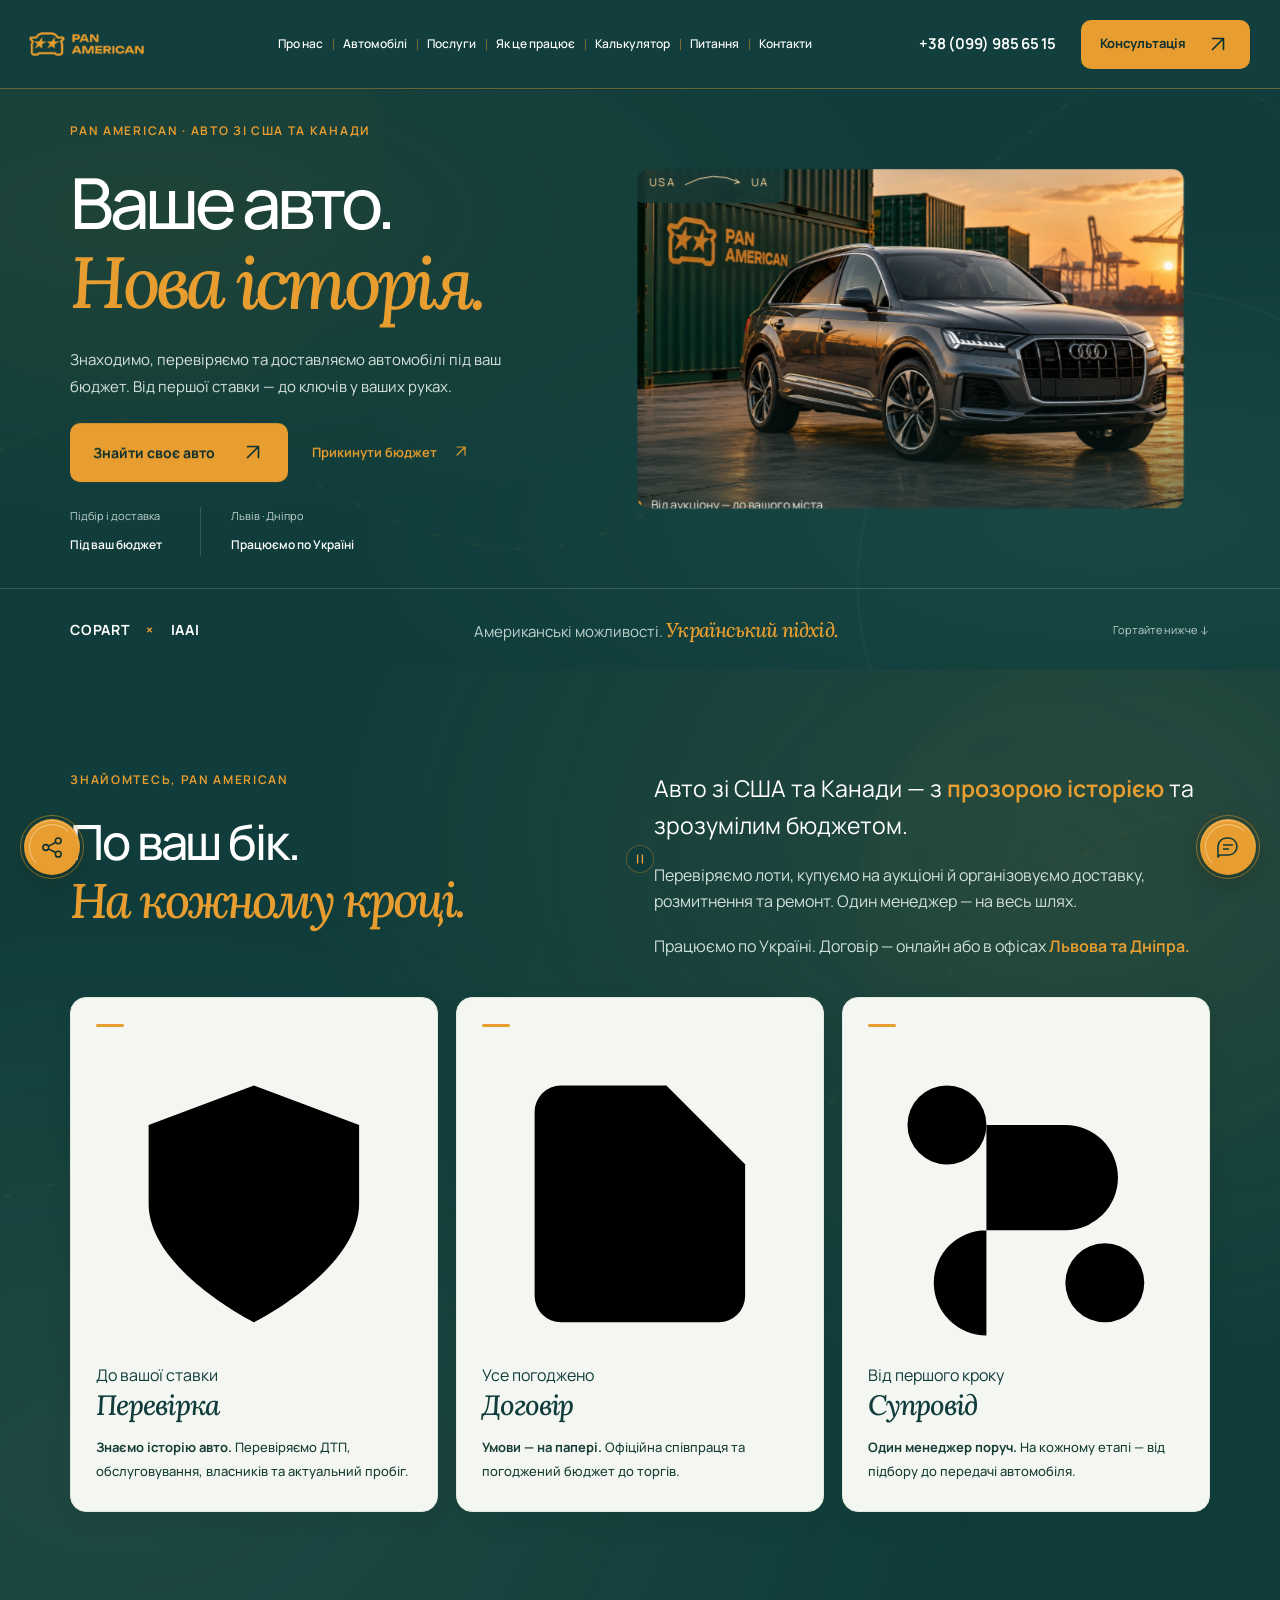
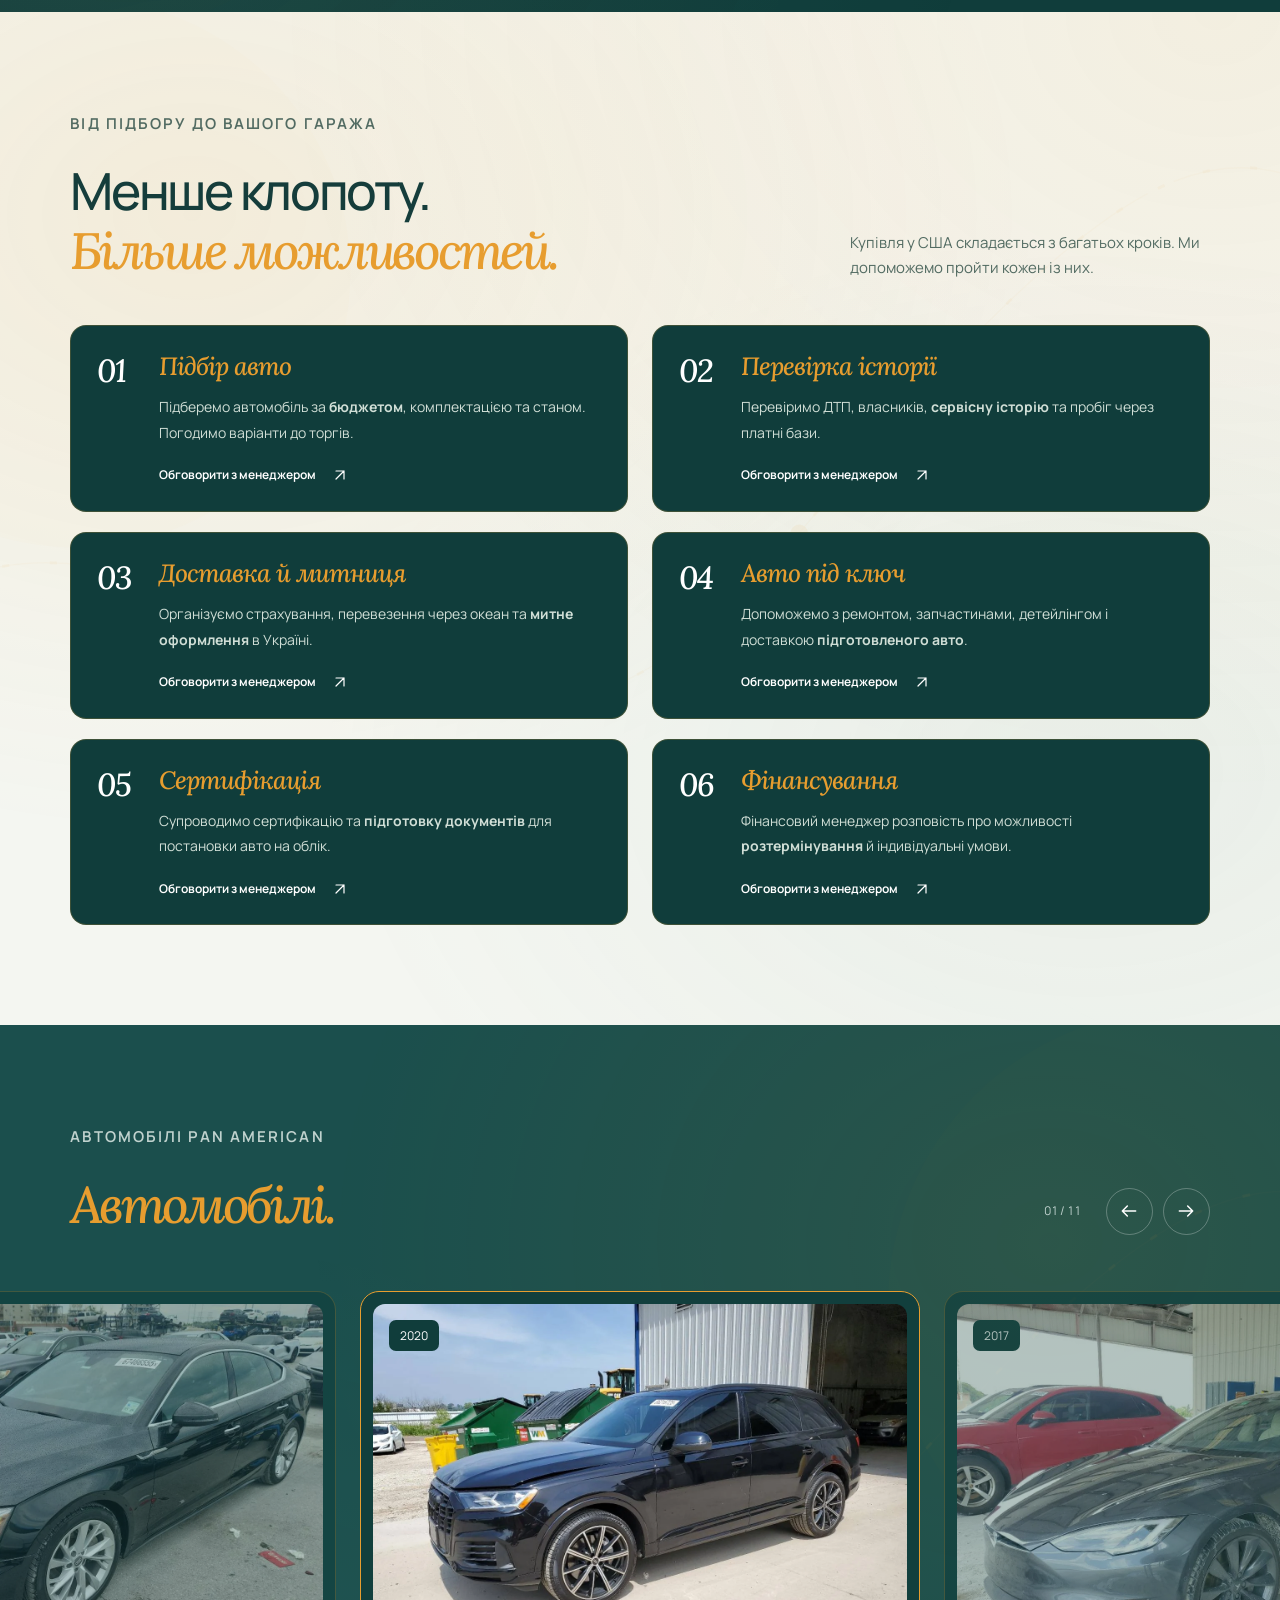
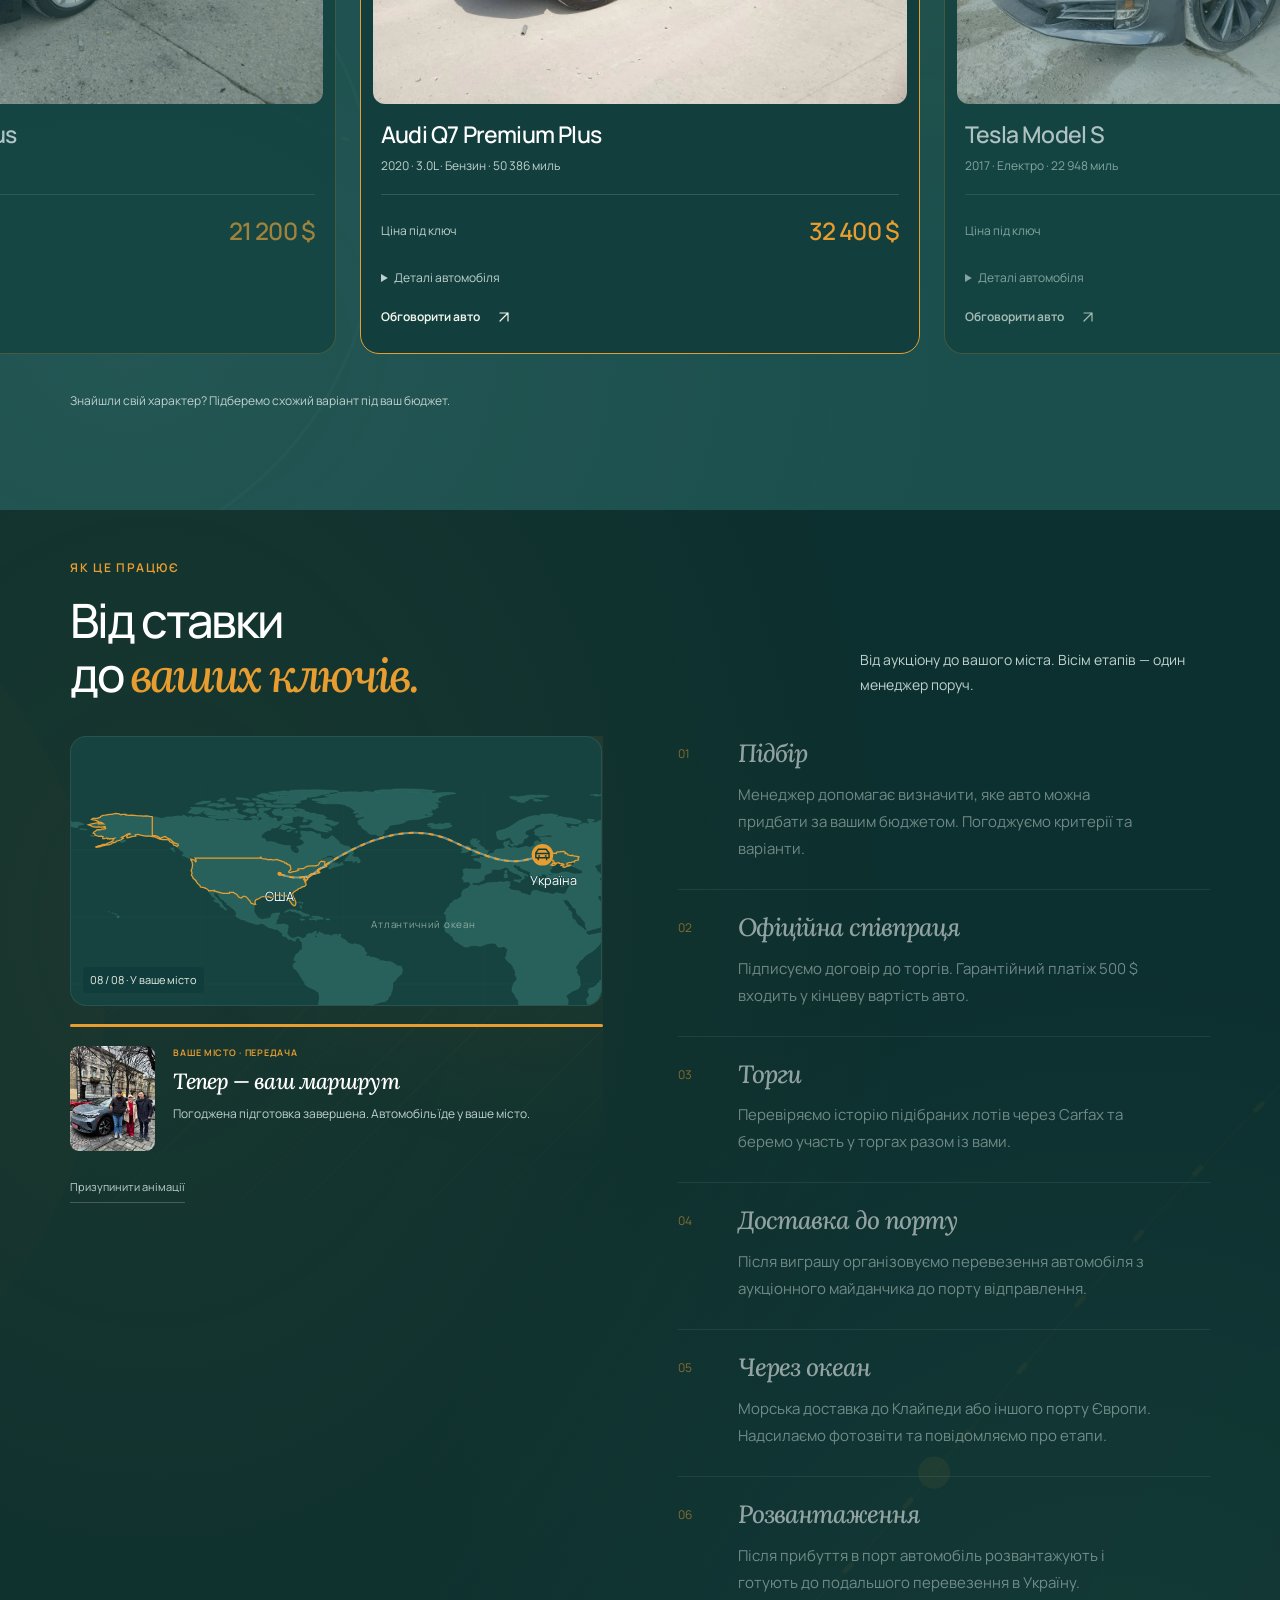
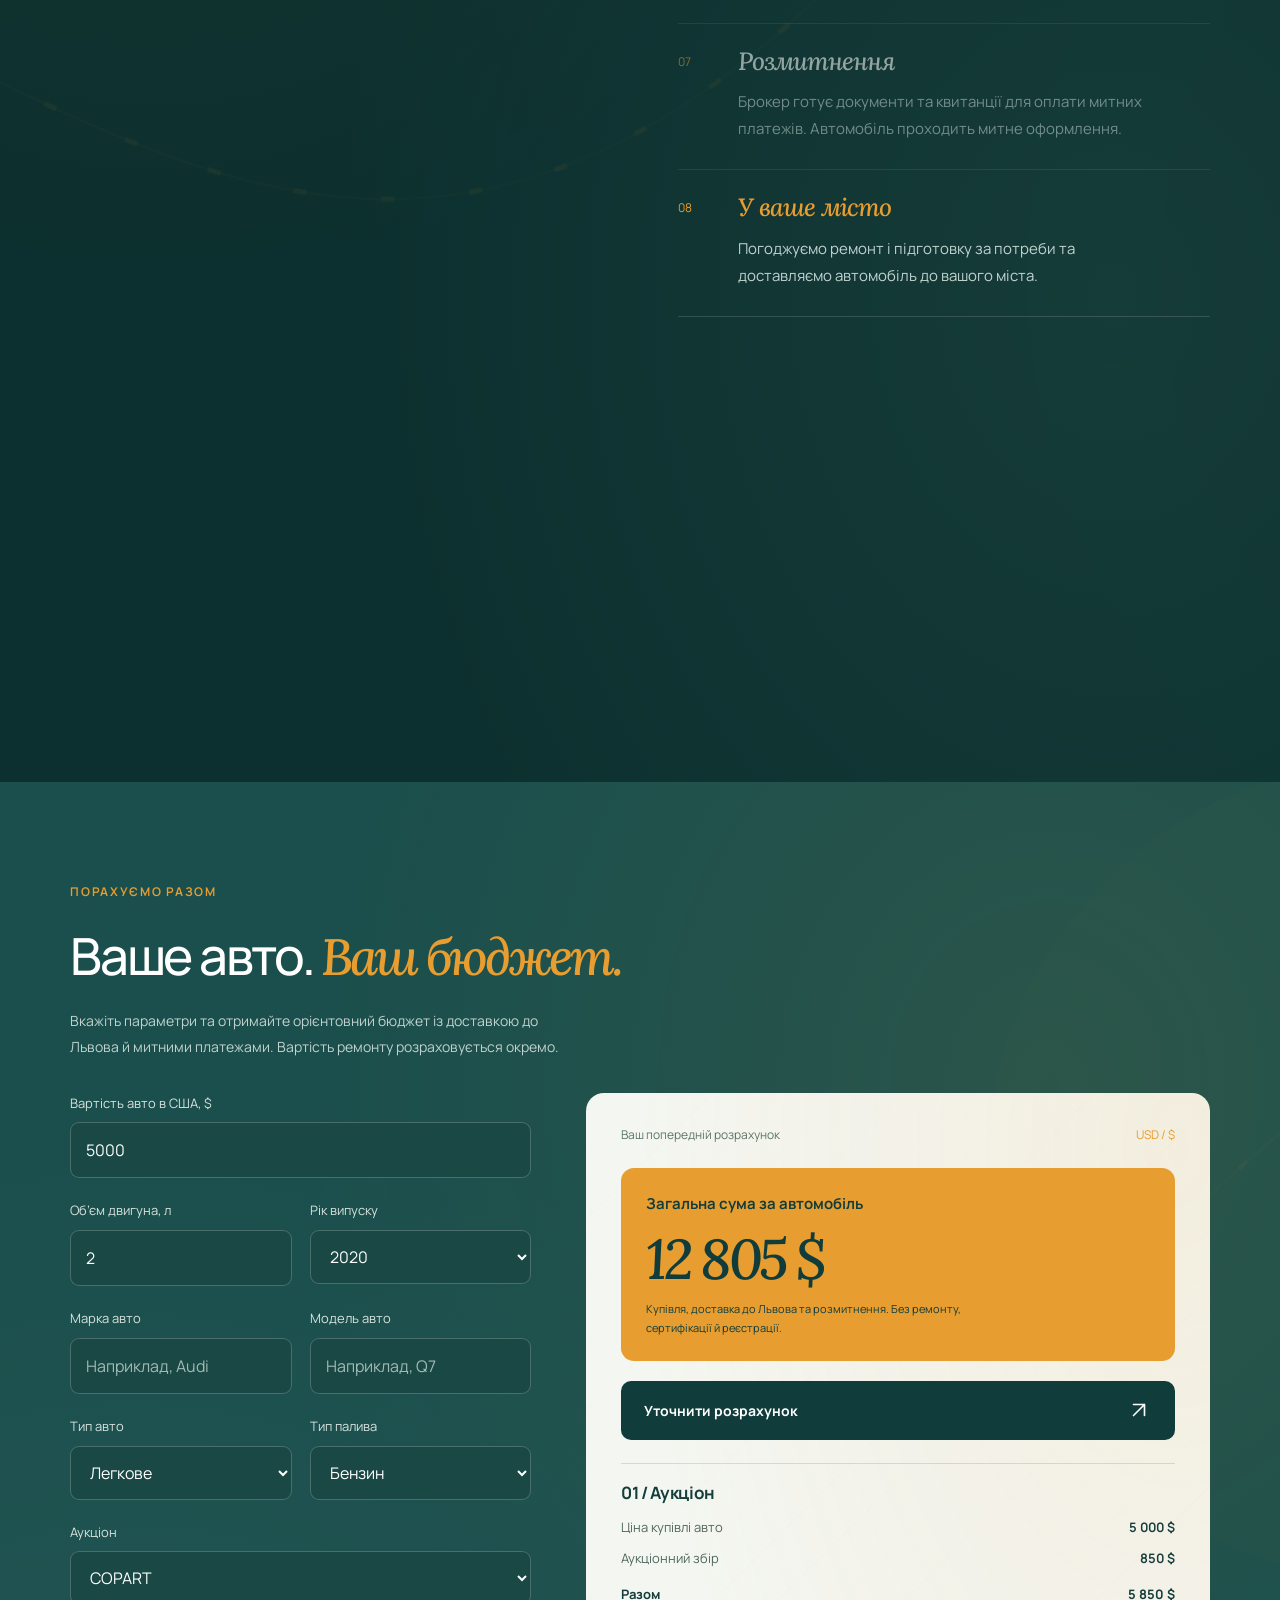
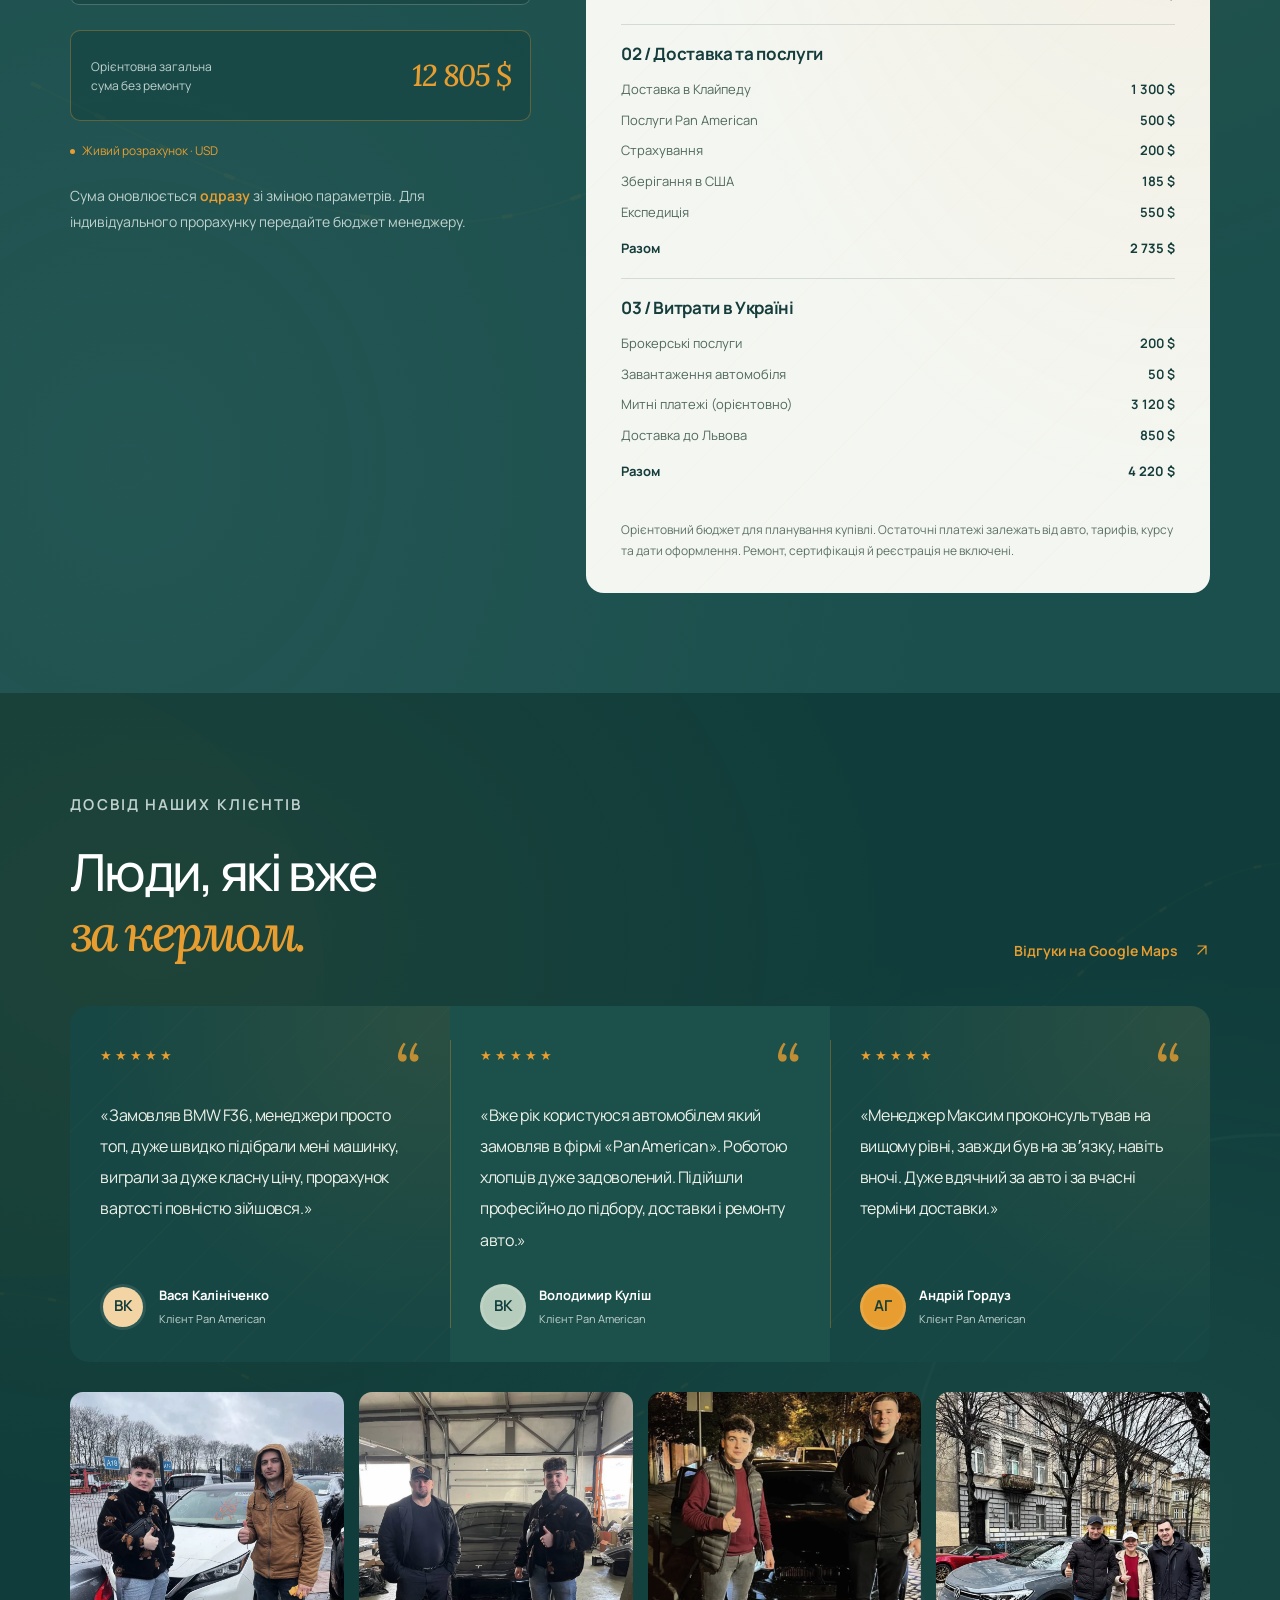
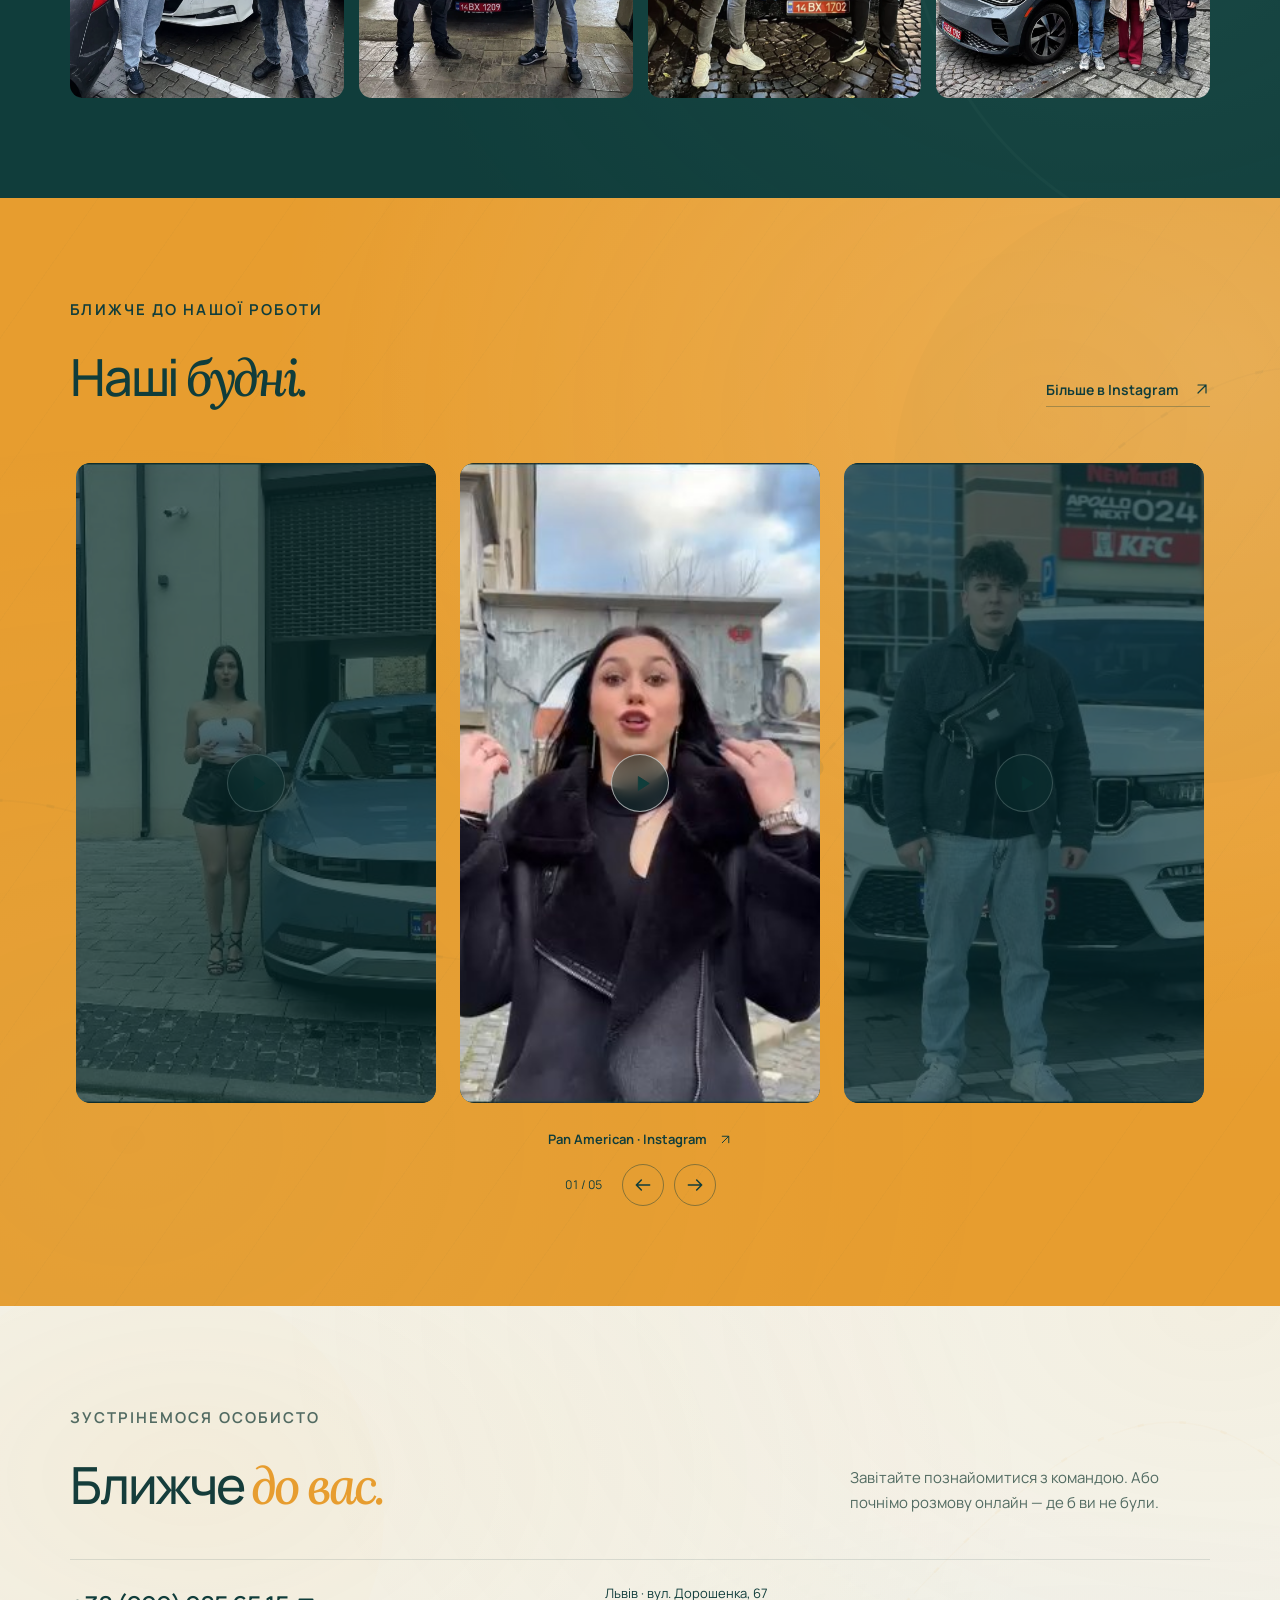
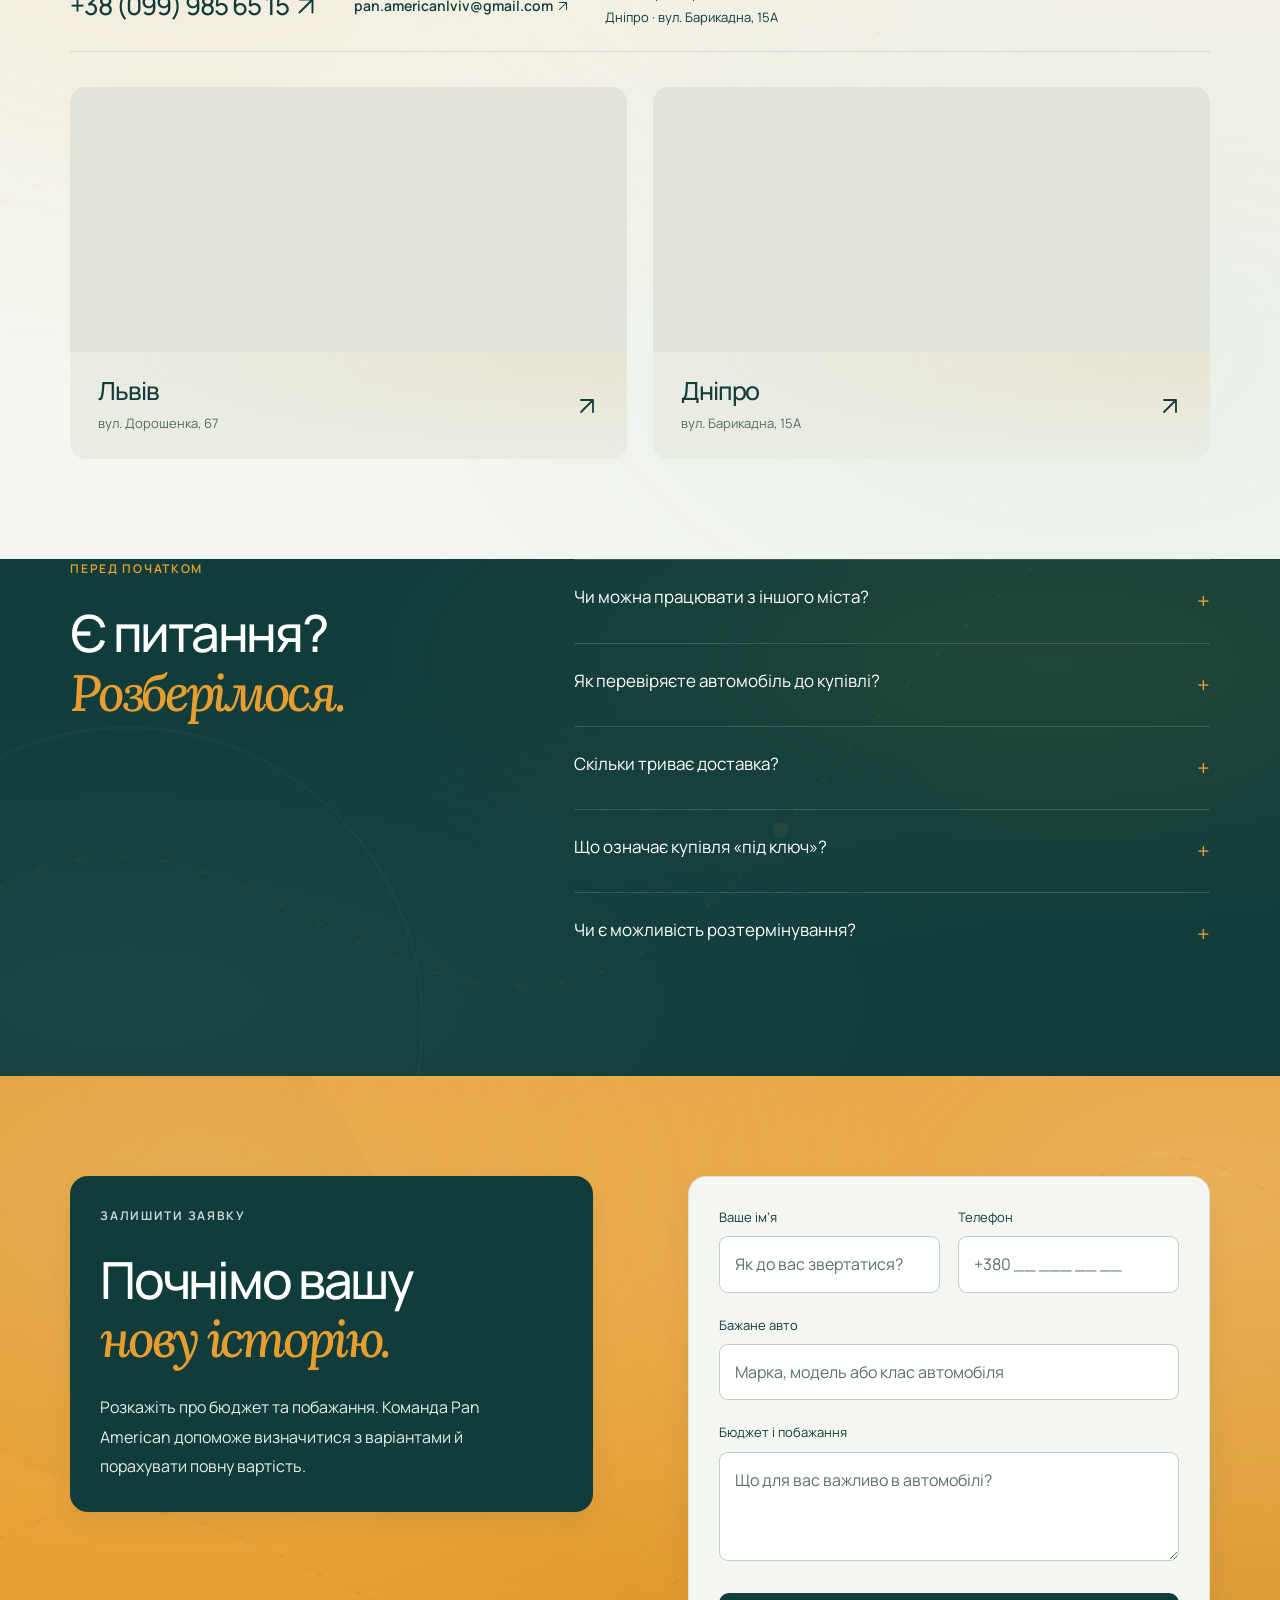
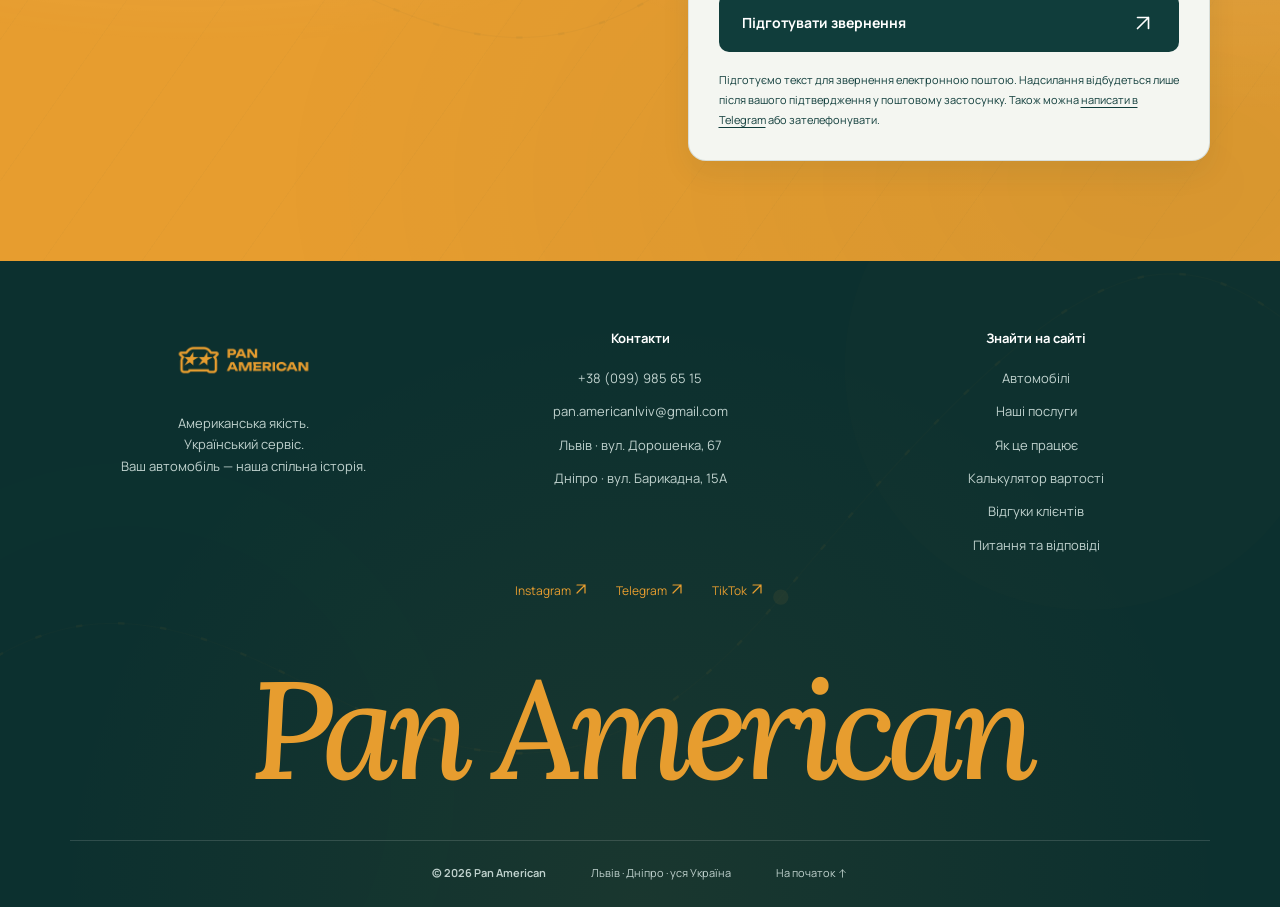
==== commit 1f976d08: "Add files via upload" ====
--- a/index.html
+++ b/index.html
@@ -9,11 +9,11 @@
 <title>Pan American — ваше авто зі США</title>
 <link rel="icon" type="image/png" href="assets/panamerican/logo.png">
 <link rel="stylesheet" href="assets/panamerican/fonts.css">
-<link rel="stylesheet" href="assets/panamerican/site.css?v=20261018-mobile42">
-<link rel="stylesheet" href="assets/panamerican/redesign.css?v=20261018-mobile42">
-<link rel="stylesheet" href="assets/panamerican/mobile-fixes.css?v=20261018-mobile42">
+<link rel="stylesheet" href="assets/panamerican/site.css?v=20261018-footer51">
+<link rel="stylesheet" href="assets/panamerican/redesign.css?v=20261018-footer51">
+<link rel="stylesheet" href="assets/panamerican/mobile-fixes.css?v=20261018-footer51">
 <script defer src="assets/panamerican/calculator.js"></script>
-<script defer src="assets/panamerican/site.js?v=20261018-mobile42"></script>
+<script defer src="assets/panamerican/site.js?v=20261018-footer51"></script>
 </head>
 <body>
 <a class="skip" href="#main">Перейти до вмісту</a>
@@ -25,13 +25,17 @@
 <main id="main">
 <section class="hero hero-v2" id="home"><div class="wrap hero-layout"><div class="hero-content"><p class="eyebrow"><span class="eyebrow-dot" aria-hidden="true"></span> Pan American · Авто зі США та Канади</p><h1 class="reveal">Ваше авто.<br><em class="accent accent-font">Нова історія.</em></h1><div class="hero-copy reveal"><p>Знаходимо, перевіряємо та доставляємо автомобілі під ваш бюджет. Від першої ставки — до ключів у ваших руках.</p><div class="hero-actions"><a class="btn" href="#consultation">Знайти своє авто <span class="arrow" aria-hidden="true"><svg class="ui-icon" viewBox="0 0 24 24" aria-hidden="true" focusable="false"><path d="M6 18 18 6M6 6h12v12"/></svg></span></a><a class="text-link" href="#calculator">Прикинути бюджет <span aria-hidden="true"><svg class="ui-icon" viewBox="0 0 24 24" aria-hidden="true" focusable="false"><path d="M6 18 18 6M6 6h12v12"/></svg></span></a></div></div><div class="hero-proof"><div><span>Підбір і доставка</span><b>Під ваш бюджет</b></div><div><span>Львів · Дніпро</span><b>Працюємо по Україні</b></div></div></div><div class="hero-art reveal"><img src="assets/panamerican/hero-campaign-v2.webp" alt="Рекламна візуалізація: автомобіль біля контейнерів Pan American у вечірньому порту" width="1536" height="1024" fetchpriority="high"><div class="hero-art-caption"><span class="caption-dot" aria-hidden="true"></span> Від аукціону — до вашого міста.</div><div class="hero-route-badge" aria-hidden="true"><span>USA</span><svg viewBox="0 0 100 25"><path d="M3 17Q50-9 94 13" fill="none" stroke="currentColor" stroke-width="1.5"/><path d="m87 7 7 6-9 2" fill="none" stroke="currentColor" stroke-width="1.5"/></svg><span>UA</span></div></div></div><div class="wrap hero-bottom"><span>COPART <i>×</i> IAAI</span><p>Американські можливості. <em class="accent-font">Український підхід.</em></p><a href="#services" aria-label="До послуг">Гортайте нижче <svg class="ui-icon" viewBox="0 0 24 24" aria-hidden="true" focusable="false"><path d="M12 4v16m-6-6 6 6 6-6"/></svg></a></div></section>
 <section class="section wrap" id="about"><div class="about-grid"><div><p class="eyebrow">Знайомтесь, Pan American</p><h2 class="reveal">По ваш бік.<br><em class="accent accent-font">На кожному кроці.</em></h2></div><div class="about-copy reveal"><p class="lead">Авто зі США та Канади — з <strong class="inline-accent">прозорою історією</strong> та зрозумілим бюджетом.</p><p>Перевіряємо лоти, купуємо на аукціоні й організовуємо доставку, розмитнення та ремонт. Один менеджер — на весь шлях.</p><p>Працюємо по Україні. Договір — онлайн або в офісах <strong class="inline-accent">Львова та Дніпра.</strong></p></div></div>
-<div class="benefit-inline"><div class="reveal"><b>Перевірка</b><p>Історія ДТП, обслуговування, власники та актуальний пробіг.</p></div><div class="reveal"><b>Договір</b><p>Офіційна співпраця та погоджений бюджет до торгів.</p></div><div class="reveal"><b>Супровід</b><p>Менеджер поруч на кожному етапі — від підбору до передачі.</p></div></div></section>
-<section class="services section" id="services"><div class="wrap"><div class="section-head"><div><p class="eyebrow">Від підбору до вашого гаража</p><h2 class="reveal">Менше клопоту.<br><em class="accent-font">Більше можливостей.</em></h2></div><p>Купівля у США складається з багатьох кроків. Ми допоможемо пройти кожен із них.</p></div><div class="service-grid"><article class="service reveal"><div class="service-top"><span class="service-number">01</span><svg class="service-icon" viewBox="0 0 24 24" aria-hidden="true"><path d="M4 7h16M7 3v8m10 3v7M4 17h16M7 13v8m10-18v7"/></svg></div><h3>Підбір <em class="accent-font">авто</em></h3><p>Підберемо автомобіль за бюджетом, комплектацією та станом. Погодимо варіанти до торгів.</p><a class="text-link service-inquiry" href="#consultation" data-service="Підбір авто">Обговорити з менеджером <svg class="ui-icon" viewBox="0 0 24 24" aria-hidden="true" focusable="false"><path d="M6 18 18 6M6 6h12v12"/></svg></a></article>
-<article class="service reveal"><div class="service-top"><span class="service-number">02</span><svg class="service-icon" viewBox="0 0 24 24" aria-hidden="true"><path d="M21 21l-5-5M10 18a8 8 0 1 0 0-16 8 8 0 0 0 0 16Z M7 9l2 2 4-4"/></svg></div><h3>Перевірка <em class="accent-font">історії</em></h3><p>Перевіримо ДТП, власників, сервісну історію та пробіг через платні бази.</p><a class="text-link service-inquiry" href="#consultation" data-service="Перевірка історії">Обговорити з менеджером <svg class="ui-icon" viewBox="0 0 24 24" aria-hidden="true" focusable="false"><path d="M6 18 18 6M6 6h12v12"/></svg></a></article>
-<article class="service reveal"><div class="service-top"><span class="service-number">03</span><svg class="service-icon" viewBox="0 0 24 24" aria-hidden="true"><path d="M2 5h12v12H2zM14 10h4l4 5v2h-8M5 21a2 2 0 1 0 0-4 2 2 0 0 0 0 4M18 21a2 2 0 1 0 0-4 2 2 0 0 0 0 4"/></svg></div><h3>Доставка й <em class="accent-font">митниця</em></h3><p>Організуємо страхування, перевезення через океан та митне оформлення в Україні.</p><a class="text-link service-inquiry" href="#consultation" data-service="Доставка й митниця">Обговорити з менеджером <svg class="ui-icon" viewBox="0 0 24 24" aria-hidden="true" focusable="false"><path d="M6 18 18 6M6 6h12v12"/></svg></a></article>
-<article class="service reveal"><div class="service-top"><span class="service-number">04</span><svg class="service-icon" viewBox="0 0 24 24" aria-hidden="true"><path d="M14 3a7 7 0 1 1-5 12L3 21l-2-2 6-6A7 7 0 0 1 14 3ZM15 7h.01"/></svg></div><h3>Авто під <em class="accent-font">ключ</em></h3><p>Допоможемо з ремонтом, запчастинами, детейлінгом і доставкою підготовленого авто.</p><a class="text-link service-inquiry" href="#consultation" data-service="Авто під ключ">Обговорити з менеджером <svg class="ui-icon" viewBox="0 0 24 24" aria-hidden="true" focusable="false"><path d="M6 18 18 6M6 6h12v12"/></svg></a></article>
-<article class="service reveal"><div class="service-top"><span class="service-number">05</span><svg class="service-icon" viewBox="0 0 24 24" aria-hidden="true"><path d="M12 2l8 4v6c0 5-8 10-8 10S4 17 4 12V6ZM8 12l3 3 5-6"/></svg></div><h3> <em class="accent-font">Сертифікація</em></h3><p>Супроводимо сертифікацію та підготовку документів для постановки авто на облік.</p><a class="text-link service-inquiry" href="#consultation" data-service="Сертифікація">Обговорити з менеджером <svg class="ui-icon" viewBox="0 0 24 24" aria-hidden="true" focusable="false"><path d="M6 18 18 6M6 6h12v12"/></svg></a></article>
-<article class="service reveal"><div class="service-top"><span class="service-number">06</span><svg class="service-icon" viewBox="0 0 24 24" aria-hidden="true"><path d="M3 5h18v14H3zM3 10h18M7 15h4"/></svg></div><h3> <em class="accent-font">Фінансування</em></h3><p>Фінансовий менеджер розповість про можливості розтермінування й індивідуальні умови.</p><a class="text-link service-inquiry" href="#consultation" data-service="Фінансування">Обговорити з менеджером <svg class="ui-icon" viewBox="0 0 24 24" aria-hidden="true" focusable="false"><path d="M6 18 18 6M6 6h12v12"/></svg></a></article></div></div></section>
+<div class="benefit-inline">
+<div class="reveal"><div class="benefit-card-head"><span class="benefit-icon" aria-hidden="true"><svg viewBox="0 0 24 24"><path d="m12 3 8 3v6c0 5-8 9-8 9S4 17 4 12V6Z"/><path d="m8 12 3 3 5-6"/></svg></span><div><span class="benefit-kicker">До вашої ставки</span><b>Перевірка</b></div></div><p><strong>Знаємо історію авто.</strong> Перевіряємо ДТП, обслуговування, власників та актуальний пробіг.</p></div>
+<div class="reveal"><div class="benefit-card-head"><span class="benefit-icon" aria-hidden="true"><svg viewBox="0 0 24 24"><path d="M14 3H6a2 2 0 0 0-2 2v14a2 2 0 0 0 2 2h12a2 2 0 0 0 2-2V9Z"/><path d="M14 3v6h6M8 13h8m-8 4h5"/></svg></span><div><span class="benefit-kicker">Усе погоджено</span><b>Договір</b></div></div><p><strong>Умови — на папері.</strong> Офіційна співпраця та погоджений бюджет до торгів.</p></div>
+<div class="reveal"><div class="benefit-card-head"><span class="benefit-icon" aria-hidden="true"><svg viewBox="0 0 24 24"><circle cx="6" cy="6" r="3"/><circle cx="18" cy="18" r="3"/><path d="M9 6h6a4 4 0 0 1 0 8H9a4 4 0 0 0 0 8m6-4H9"/></svg></span><div><span class="benefit-kicker">Від першого кроку</span><b>Супровід</b></div></div><p><strong>Один менеджер поруч.</strong> На кожному етапі — від підбору до передачі автомобіля.</p></div>
+</div></section>
+<section class="services section" id="services"><div class="wrap"><div class="section-head"><div><p class="eyebrow">Від підбору до вашого гаража</p><h2 class="reveal">Менше клопоту.<br><em class="accent-font">Більше можливостей.</em></h2></div><p>Купівля у США складається з багатьох кроків. Ми допоможемо пройти кожен із них.</p></div><div class="service-grid"><article class="service reveal"><div class="service-top"><span class="service-number">01</span><svg class="service-icon" viewBox="0 0 24 24" aria-hidden="true"><path d="M4 7h16M7 3v8m10 3v7M4 17h16M7 13v8m10-18v7"/></svg></div><h3>Підбір <em class="accent-font">авто</em></h3><p>Підберемо автомобіль за <strong>бюджетом</strong>, комплектацією та станом. Погодимо варіанти до торгів.</p><a class="text-link service-inquiry" href="#consultation" data-service="Підбір авто">Обговорити з менеджером <svg class="ui-icon" viewBox="0 0 24 24" aria-hidden="true" focusable="false"><path d="M6 18 18 6M6 6h12v12"/></svg></a></article>
+<article class="service reveal"><div class="service-top"><span class="service-number">02</span><svg class="service-icon" viewBox="0 0 24 24" aria-hidden="true"><path d="M21 21l-5-5M10 18a8 8 0 1 0 0-16 8 8 0 0 0 0 16Z M7 9l2 2 4-4"/></svg></div><h3>Перевірка <em class="accent-font">історії</em></h3><p>Перевіримо ДТП, власників, <strong>сервісну історію</strong> та пробіг через платні бази.</p><a class="text-link service-inquiry" href="#consultation" data-service="Перевірка історії">Обговорити з менеджером <svg class="ui-icon" viewBox="0 0 24 24" aria-hidden="true" focusable="false"><path d="M6 18 18 6M6 6h12v12"/></svg></a></article>
+<article class="service reveal"><div class="service-top"><span class="service-number">03</span><svg class="service-icon" viewBox="0 0 24 24" aria-hidden="true"><path d="M2 5h12v12H2zM14 10h4l4 5v2h-8M5 21a2 2 0 1 0 0-4 2 2 0 0 0 0 4M18 21a2 2 0 1 0 0-4 2 2 0 0 0 0 4"/></svg></div><h3>Доставка й <em class="accent-font">митниця</em></h3><p>Організуємо страхування, перевезення через океан та <strong>митне оформлення</strong> в Україні.</p><a class="text-link service-inquiry" href="#consultation" data-service="Доставка й митниця">Обговорити з менеджером <svg class="ui-icon" viewBox="0 0 24 24" aria-hidden="true" focusable="false"><path d="M6 18 18 6M6 6h12v12"/></svg></a></article>
+<article class="service reveal"><div class="service-top"><span class="service-number">04</span><svg class="service-icon" viewBox="0 0 24 24" aria-hidden="true"><path d="M14 3a7 7 0 1 1-5 12L3 21l-2-2 6-6A7 7 0 0 1 14 3ZM15 7h.01"/></svg></div><h3>Авто під <em class="accent-font">ключ</em></h3><p>Допоможемо з ремонтом, запчастинами, детейлінгом і доставкою <strong>підготовленого авто</strong>.</p><a class="text-link service-inquiry" href="#consultation" data-service="Авто під ключ">Обговорити з менеджером <svg class="ui-icon" viewBox="0 0 24 24" aria-hidden="true" focusable="false"><path d="M6 18 18 6M6 6h12v12"/></svg></a></article>
+<article class="service reveal"><div class="service-top"><span class="service-number">05</span><svg class="service-icon" viewBox="0 0 24 24" aria-hidden="true"><path d="M12 2l8 4v6c0 5-8 10-8 10S4 17 4 12V6ZM8 12l3 3 5-6"/></svg></div><h3> <em class="accent-font">Сертифікація</em></h3><p>Супроводимо сертифікацію та <strong>підготовку документів</strong> для постановки авто на облік.</p><a class="text-link service-inquiry" href="#consultation" data-service="Сертифікація">Обговорити з менеджером <svg class="ui-icon" viewBox="0 0 24 24" aria-hidden="true" focusable="false"><path d="M6 18 18 6M6 6h12v12"/></svg></a></article>
+<article class="service reveal"><div class="service-top"><span class="service-number">06</span><svg class="service-icon" viewBox="0 0 24 24" aria-hidden="true"><path d="M3 5h18v14H3zM3 10h18M7 15h4"/></svg></div><h3> <em class="accent-font">Фінансування</em></h3><p>Фінансовий менеджер розповість про можливості <strong>розтермінування</strong> й індивідуальні умови.</p><a class="text-link service-inquiry" href="#consultation" data-service="Фінансування">Обговорити з менеджером <svg class="ui-icon" viewBox="0 0 24 24" aria-hidden="true" focusable="false"><path d="M6 18 18 6M6 6h12v12"/></svg></a></article></div></div></section>
 <section class="gallery section" id="cars" aria-label="Галерея автомобілів"><div class="gallery-shell"><div class="gallery-pin"><div class="section-head wrap"><div><p class="eyebrow">Автомобілі Pan American</p><h2><em class="accent accent-font">Автомобілі.</em></h2></div><div class="gallery-controls"><span class="gallery-count" id="gallery-count" aria-live="polite">01 / 11</span><button class="circle-btn" id="cars-prev" type="button" aria-label="Попередній автомобіль"><svg class="ui-icon" viewBox="0 0 24 24" aria-hidden="true" focusable="false"><path d="M20 12H4m6-6-6 6 6 6"/></svg></button><button class="circle-btn" id="cars-next" type="button" aria-label="Наступний автомобіль"><svg class="ui-icon" viewBox="0 0 24 24" aria-hidden="true" focusable="false"><path d="M4 12h16m-6-6 6 6-6 6"/></svg></button></div></div><div class="car-track" id="car-track" tabindex="0" aria-label="Автомобілі — гортайте або користуйтеся стрілками"><article class="car" data-car="0"><div class="car-image"><img src="assets/panamerican/audi_q7.webp" alt="AUDI Q7 PREMIUM PLUS — автомобіль із галереї Pan American" width="1280" height="960" loading="lazy"><span class="car-year">2020</span></div><div class="car-bottom"><h3>Audi Q7 Premium Plus</h3><p class="car-specs">2020 · 3.0L · Бензин · 50 386 миль</p><div class="car-price"><span>Ціна під ключ</span><b>32 400 $</b></div><details><summary>Деталі автомобіля</summary><p>Автомат · Повний · Run &amp; Drive / заводиться та їде<br>Пошкодження за даними галереї: Капот.</p></details><div class="car-actions"><button type="button" class="car-details-button">Деталі авто</button><a class="car-inquiry text-link" href="#consultation" data-model="AUDI Q7 PREMIUM PLUS">Обговорити авто <svg class="ui-icon" viewBox="0 0 24 24" aria-hidden="true" focusable="false"><path d="M6 18 18 6M6 6h12v12"/></svg></a></div></div></article>
 <article class="car" data-car="1"><div class="car-image"><img src="assets/panamerican/tesla_s.webp" alt="TESLA MODEL S — автомобіль із галереї Pan American" width="1280" height="960" loading="lazy"><span class="car-year">2017</span></div><div class="car-bottom"><h3>Tesla Model S</h3><p class="car-specs">2017 · Електро · 22 948 миль</p><div class="car-price"><span>Ціна під ключ</span><b>12 700 $</b></div><details><summary>Деталі автомобіля</summary><p>Автомат · Повний · Run and drive / Заводиться і їде<br>Пошкодження за даними галереї: Відсутнє.</p></details><div class="car-actions"><button type="button" class="car-details-button">Деталі авто</button><a class="car-inquiry text-link" href="#consultation" data-model="TESLA MODEL S">Обговорити авто <svg class="ui-icon" viewBox="0 0 24 24" aria-hidden="true" focusable="false"><path d="M6 18 18 6M6 6h12v12"/></svg></a></div></div></article>
 <article class="car" data-car="2"><div class="car-image"><img src="assets/panamerican/bmw_328.webp" alt="BMW 328 I SULEV — автомобіль із галереї Pan American" width="1280" height="960" loading="lazy"><span class="car-year">2015</span></div><div class="car-bottom"><h3>BMW 328 I SULEV</h3><p class="car-specs">2015 · 2.0L · Бензин · 92 853 миль</p><div class="car-price"><span>Ціна під ключ</span><b>11 100 $</b></div><details><summary>Деталі автомобіля</summary><p>Автомат · Задній · Run &amp; Drive / заводиться та їде<br>Пошкодження за даними галереї: Правий бік.</p></details><div class="car-actions"><button type="button" class="car-details-button">Деталі авто</button><a class="car-inquiry text-link" href="#consultation" data-model="BMW 328 I SULEV">Обговорити авто <svg class="ui-icon" viewBox="0 0 24 24" aria-hidden="true" focusable="false"><path d="M6 18 18 6M6 6h12v12"/></svg></a></div></div></article>
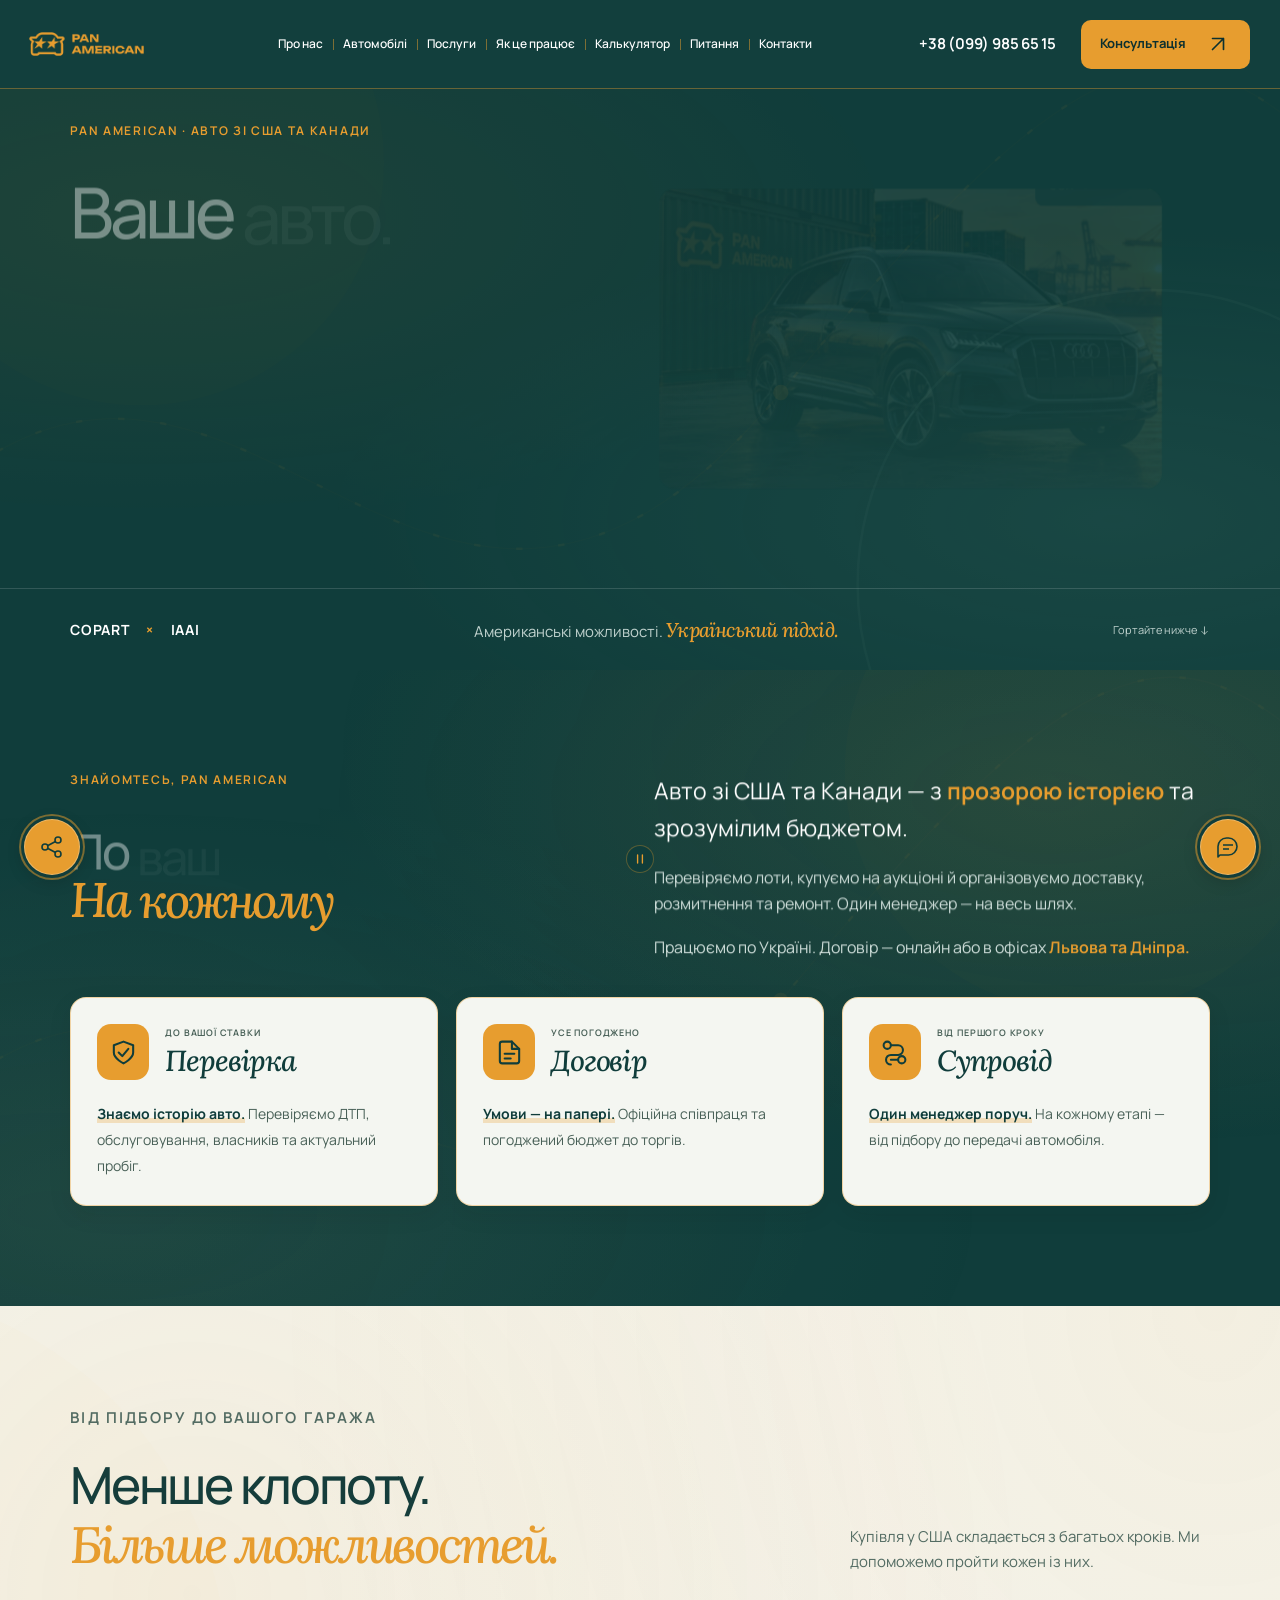
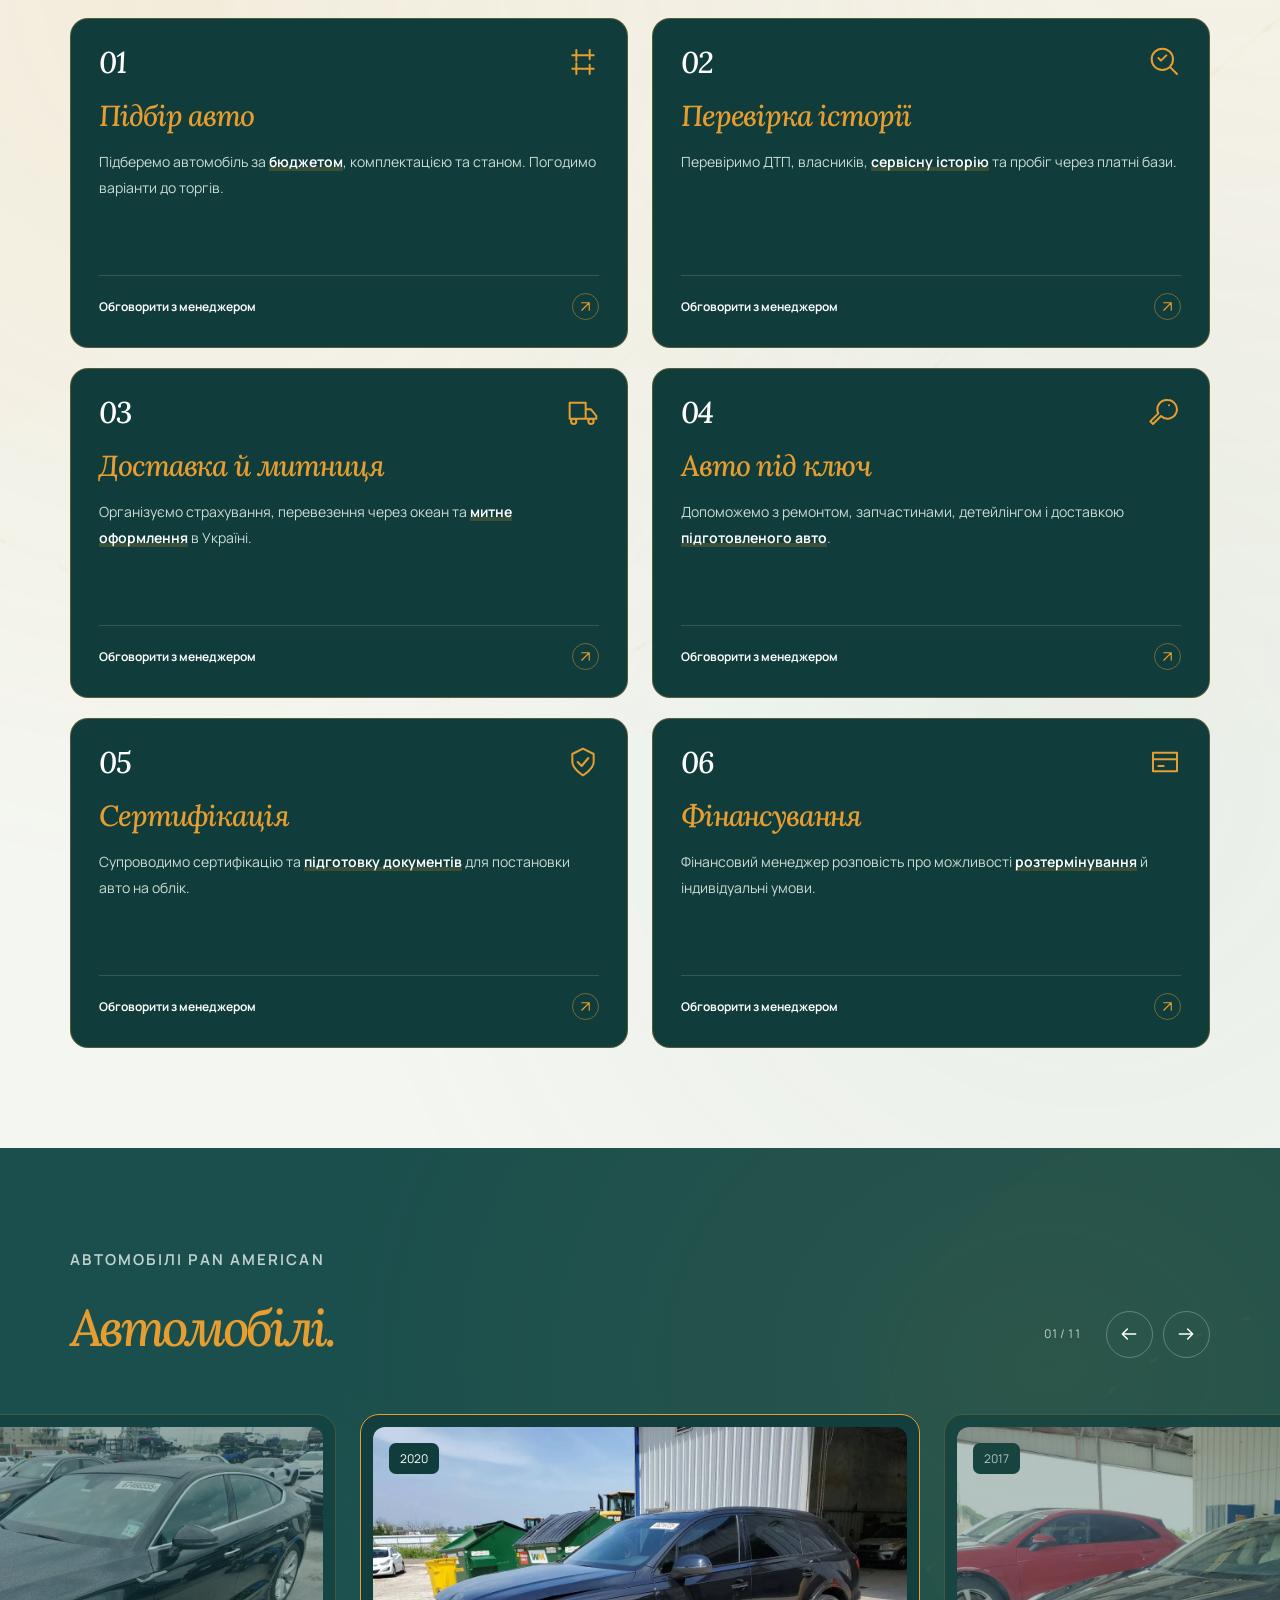
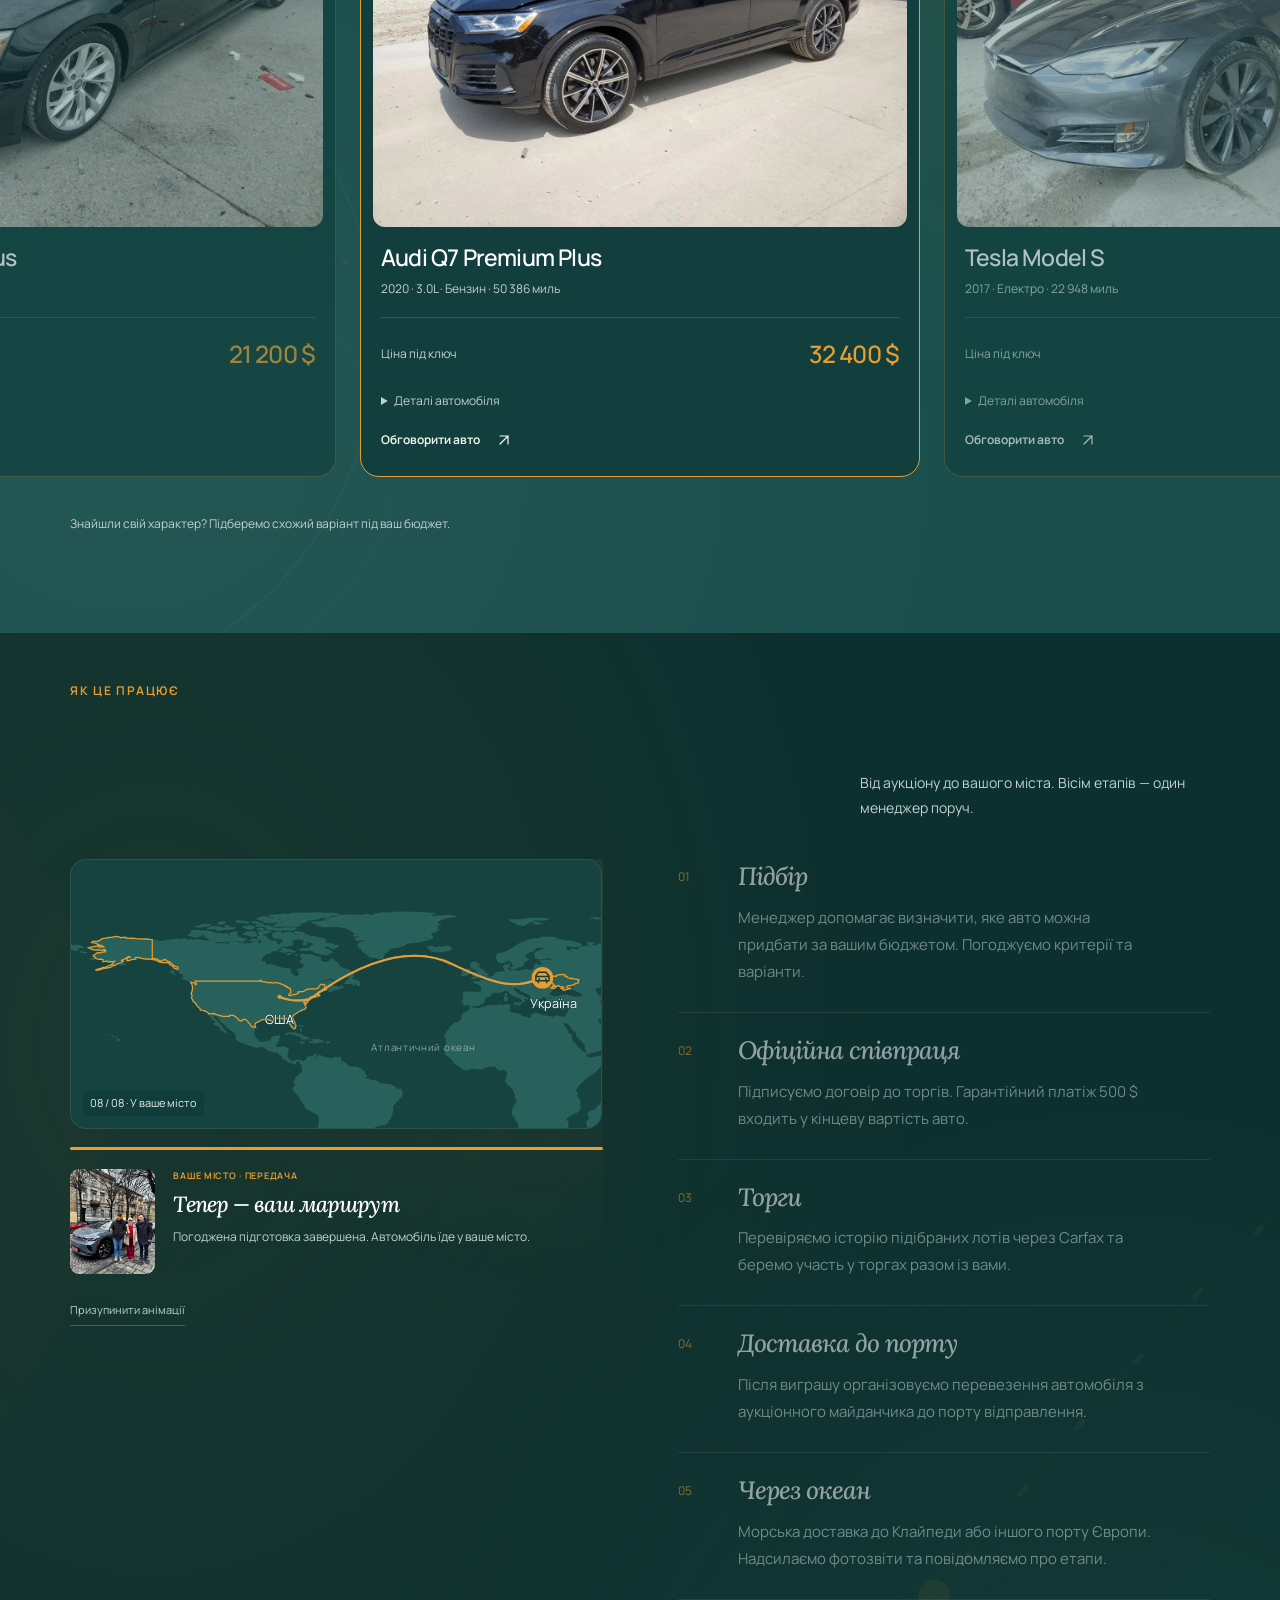
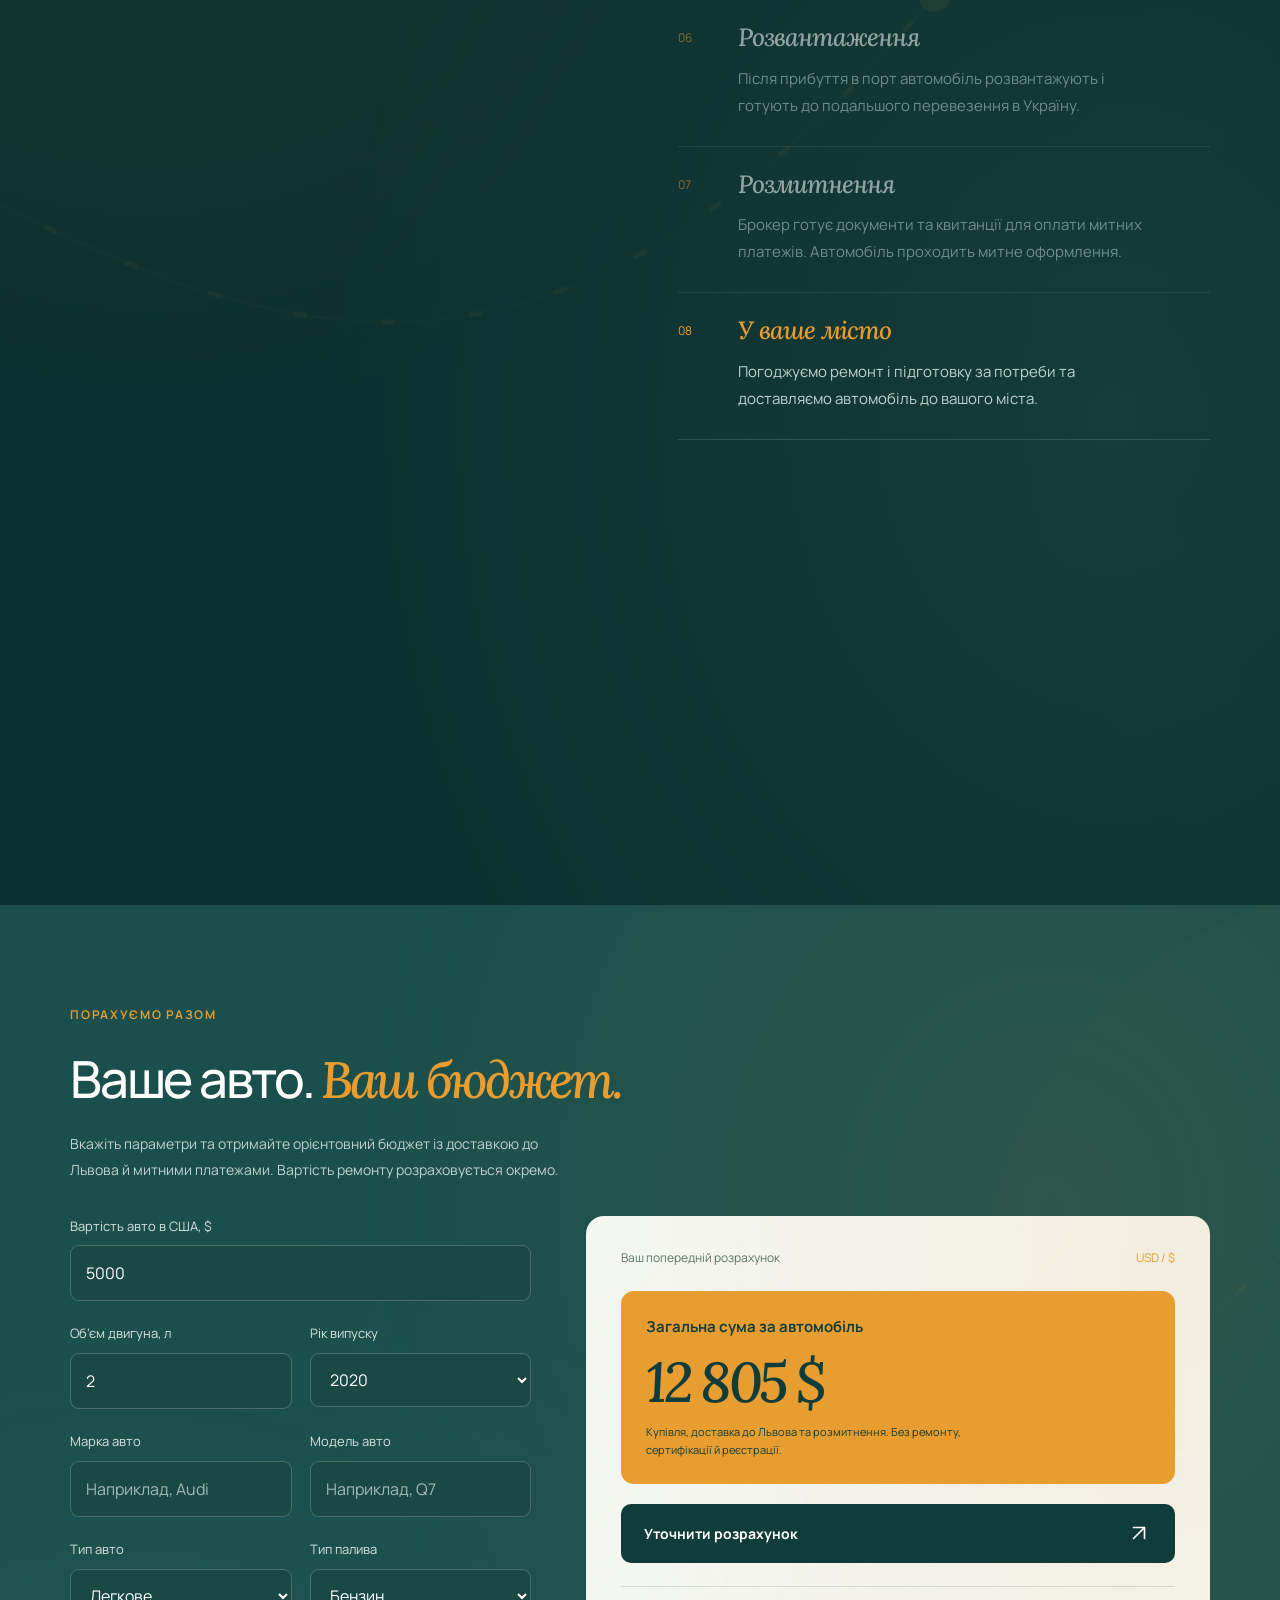
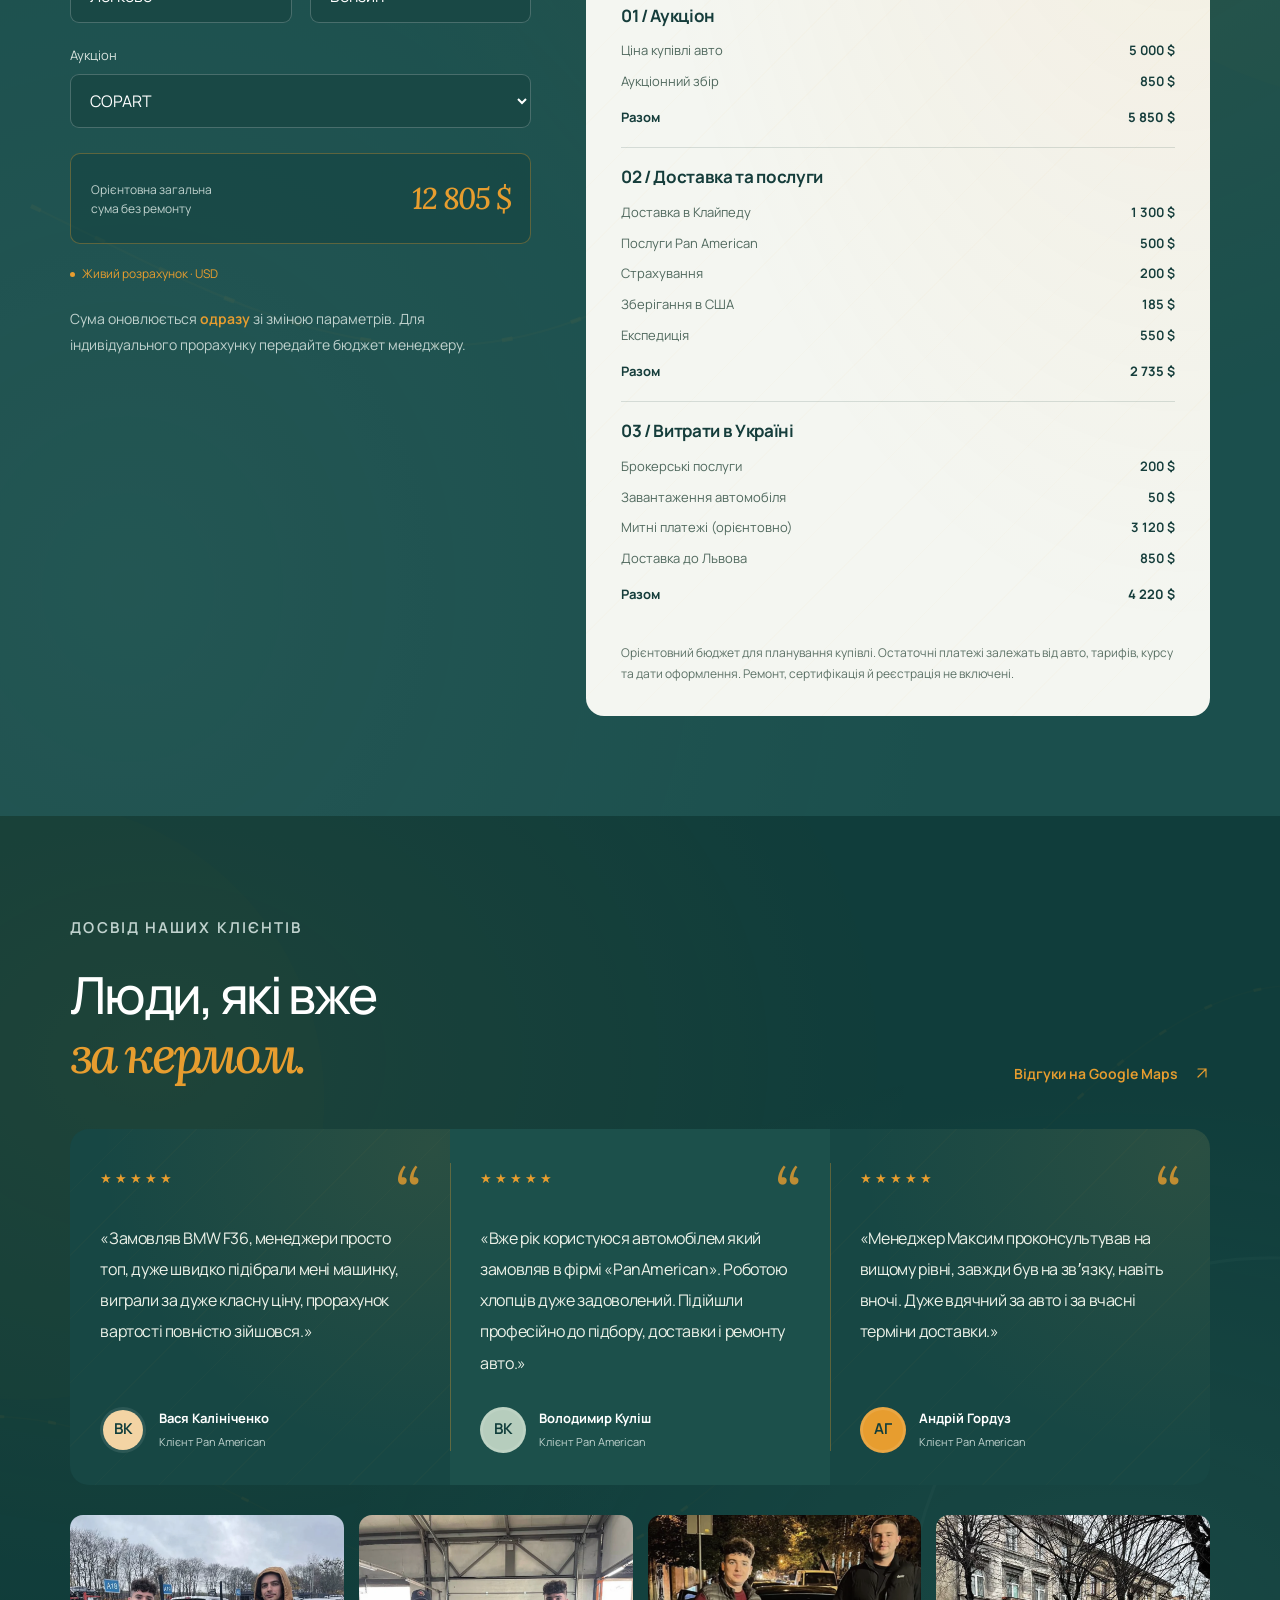
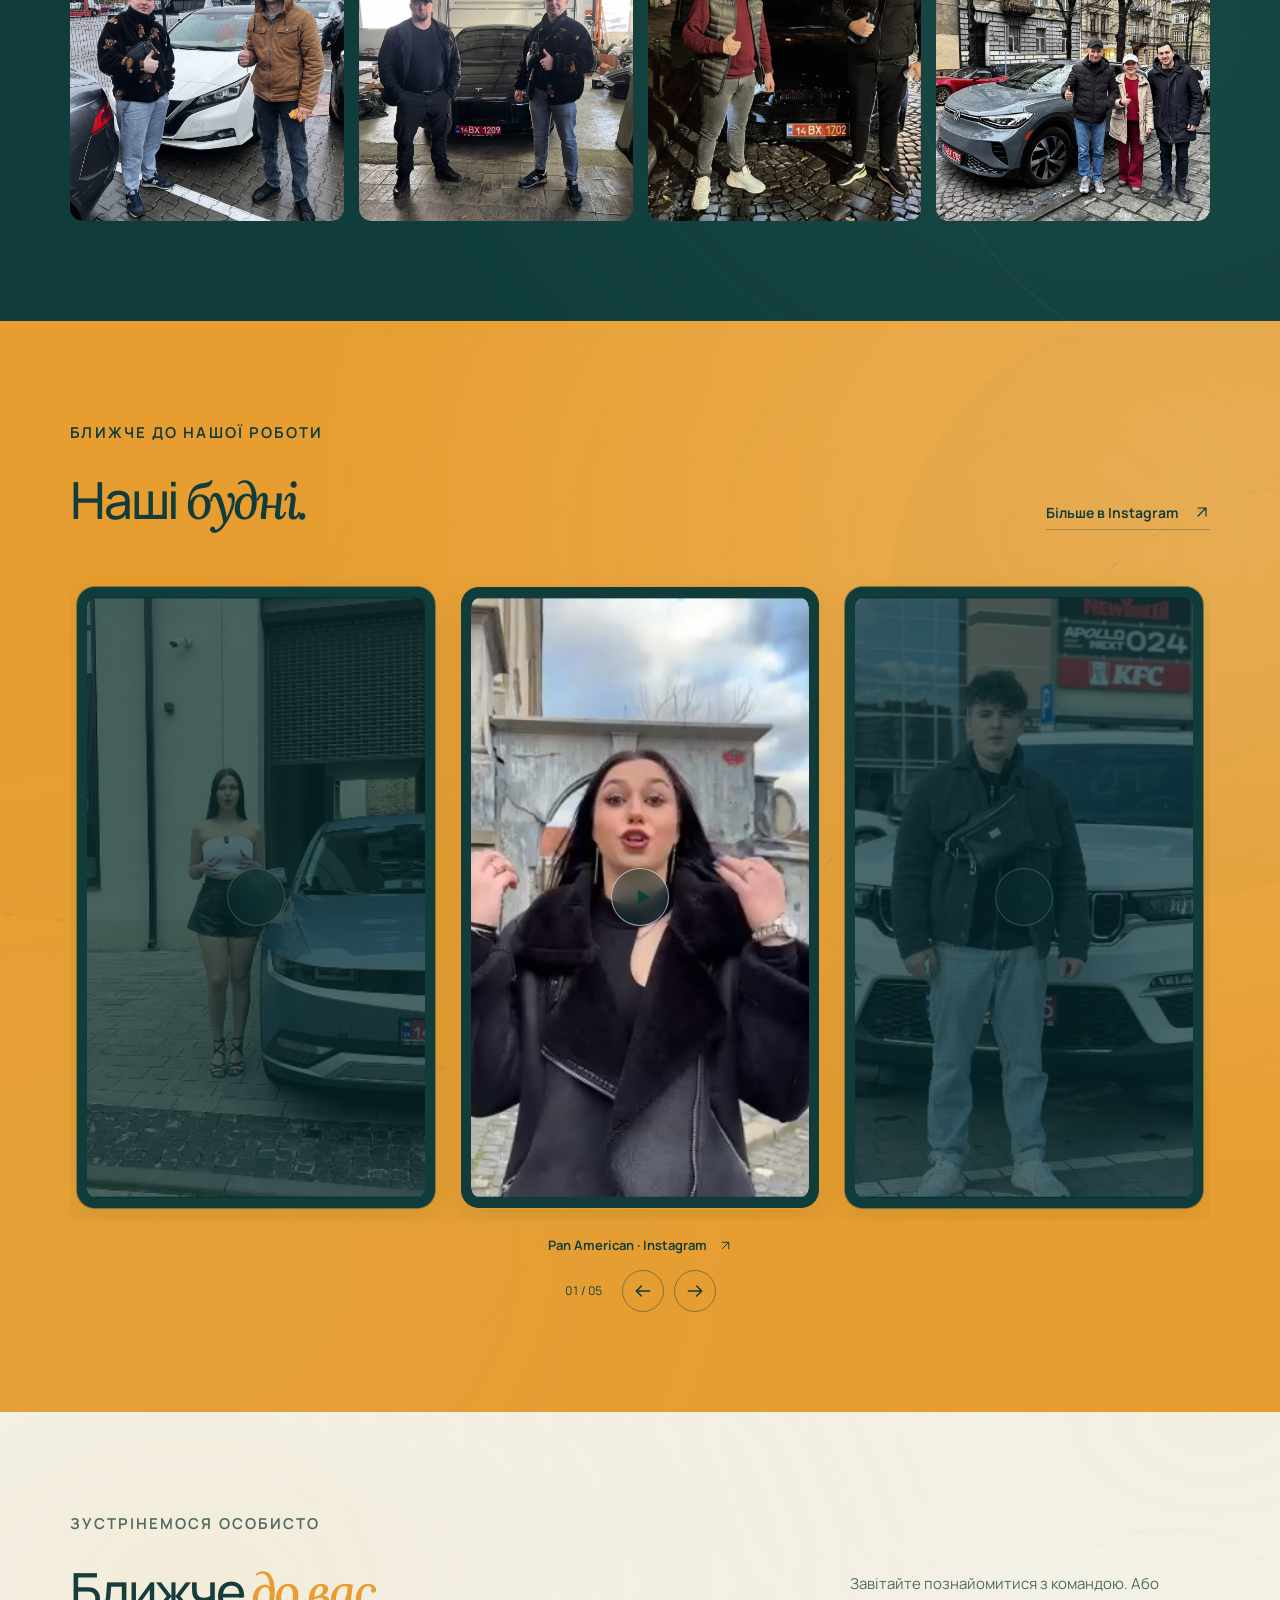
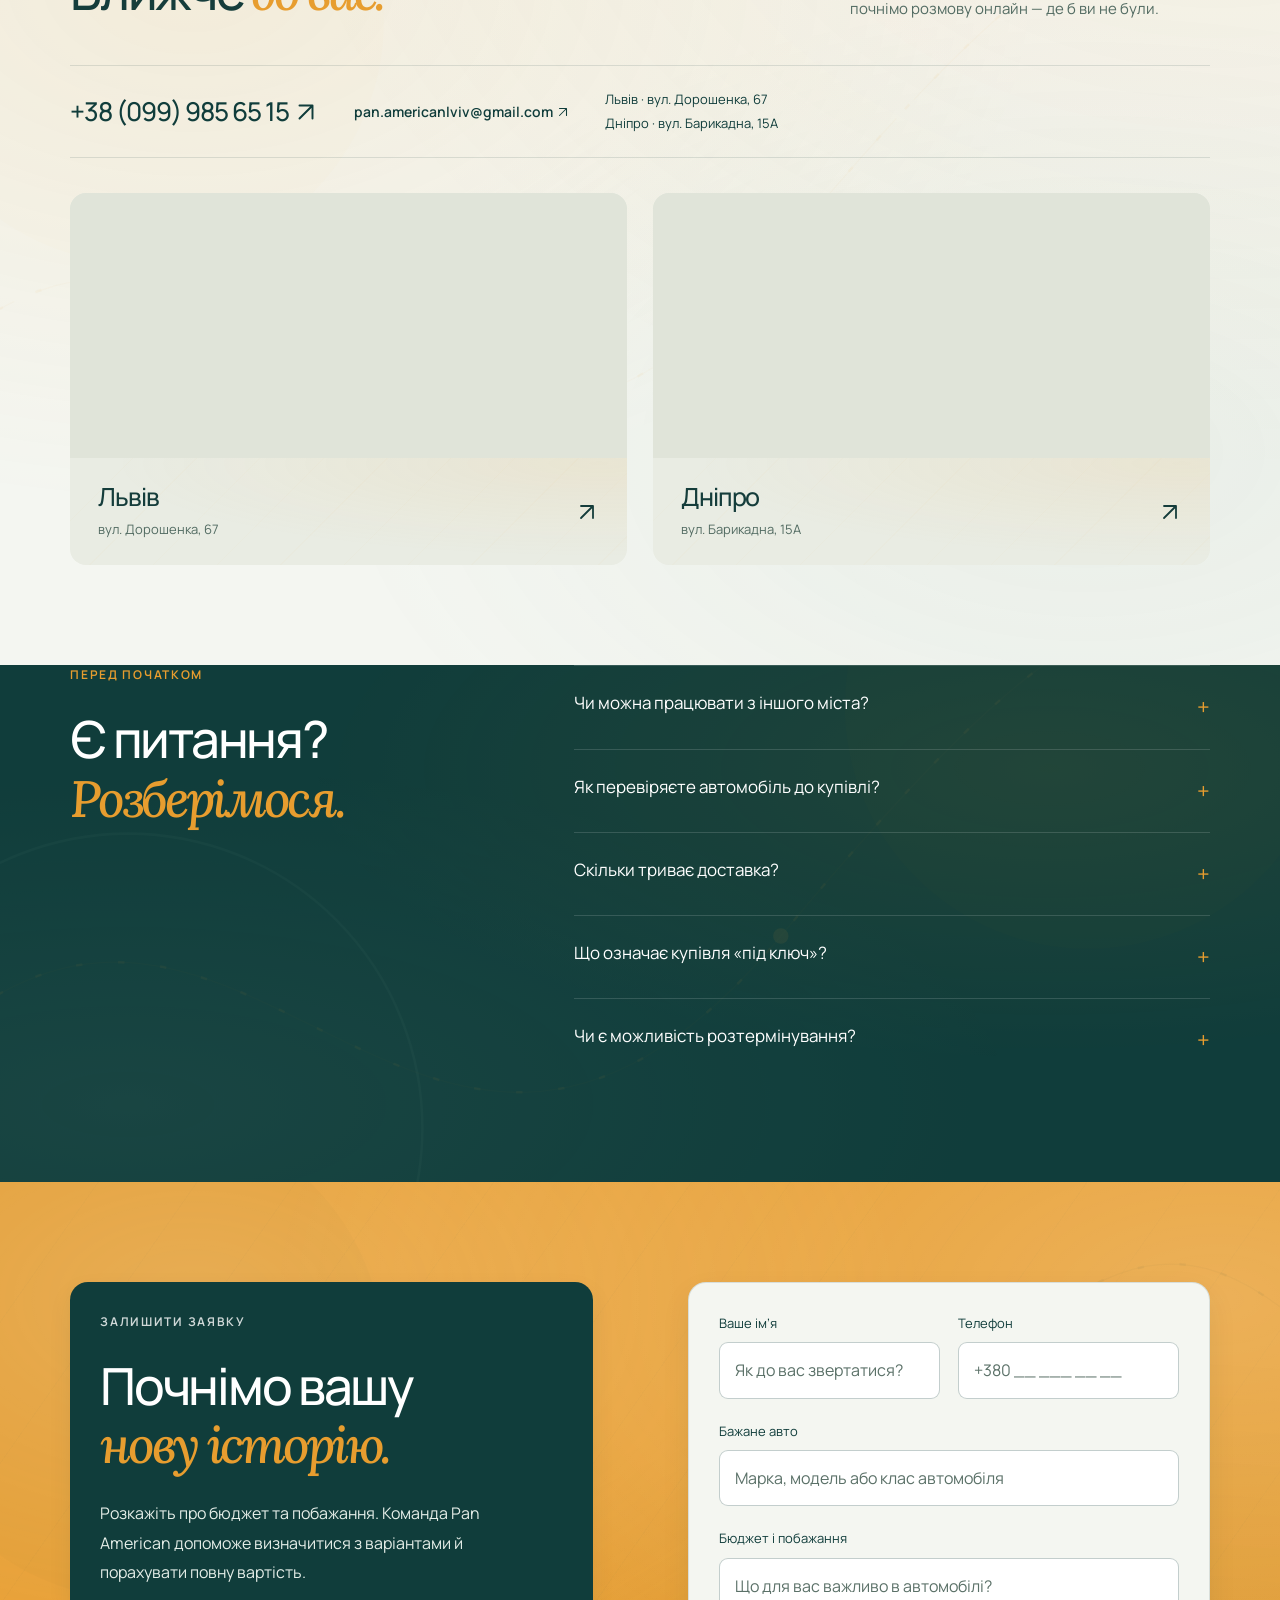
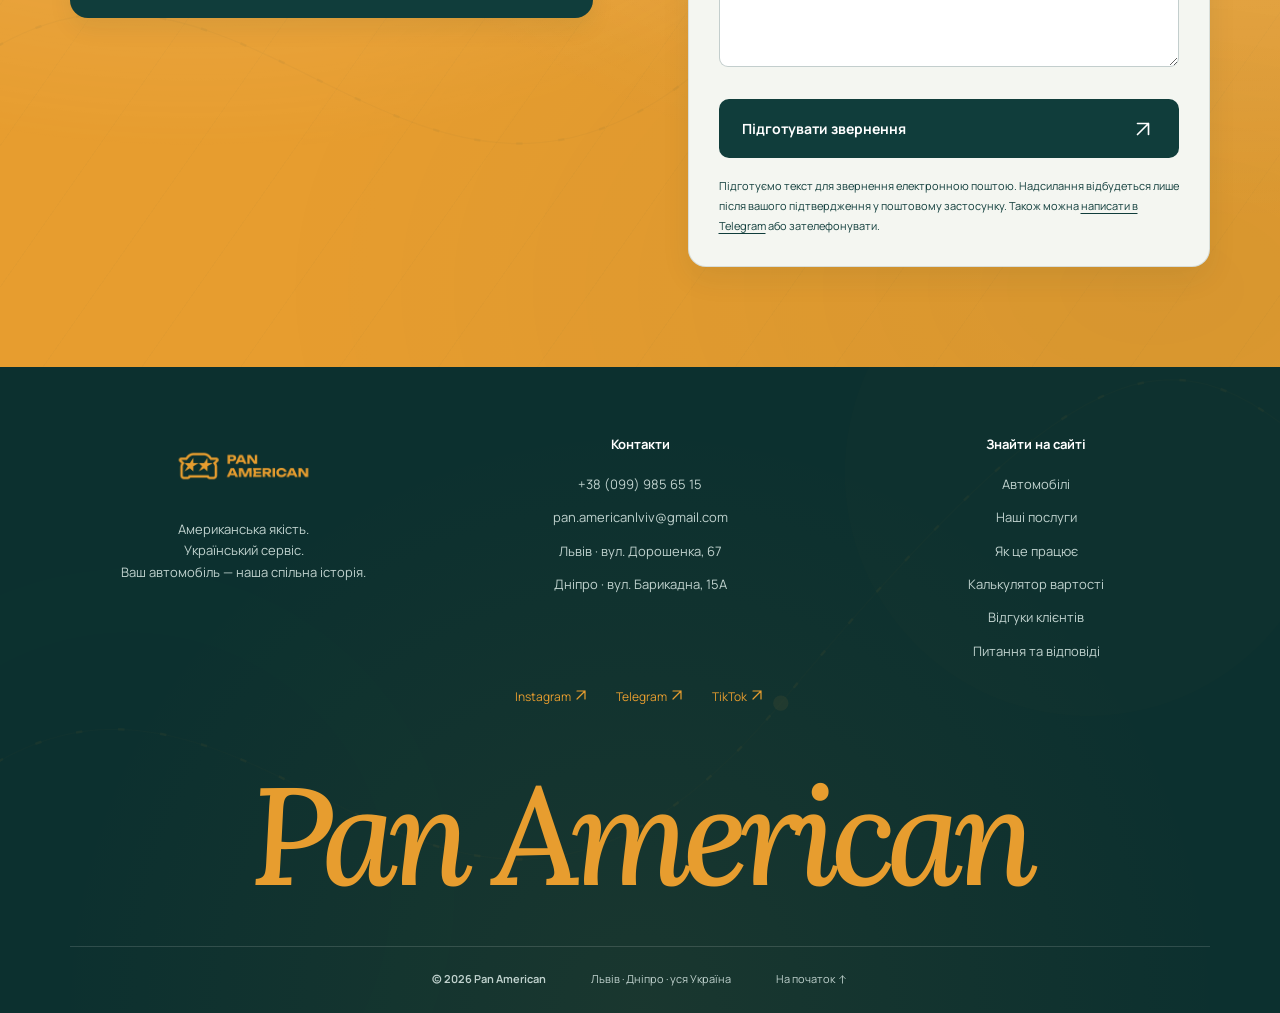
==== commit 0315ed91: "Fix mobile route framing, consultation actions and gallery styling" ====
--- a/index.html
+++ b/index.html
@@ -9,11 +9,11 @@
 <title>Pan American — ваше авто зі США</title>
 <link rel="icon" type="image/png" href="assets/panamerican/logo.png">
 <link rel="stylesheet" href="assets/panamerican/fonts.css">
-<link rel="stylesheet" href="assets/panamerican/site.css?v=20261018-footer51">
-<link rel="stylesheet" href="assets/panamerican/redesign.css?v=20261018-footer51">
-<link rel="stylesheet" href="assets/panamerican/mobile-fixes.css?v=20261018-footer51">
+<link rel="stylesheet" href="assets/panamerican/site.css?v=20261018-frames57">
+<link rel="stylesheet" href="assets/panamerican/redesign.css?v=20261018-frames57">
+<link rel="stylesheet" href="assets/panamerican/mobile-fixes.css?v=20261018-frames57">
 <script defer src="assets/panamerican/calculator.js"></script>
-<script defer src="assets/panamerican/site.js?v=20261018-footer51"></script>
+<script defer src="assets/panamerican/site.js?v=20261018-frames57"></script>
 </head>
 <body>
 <a class="skip" href="#main">Перейти до вмісту</a>
--- a/assets/panamerican/mobile-fixes.css
+++ b/assets/panamerican/mobile-fixes.css
@@ -48,3 +48,95 @@
 /* Scroll is the timeline: the route, transport and progress must never tween apart. */
 .route-map .route-camera,.route-map #route-traveler,.route-map #route-line,.route .route-progress span{transition:none!important;animation:none!important}
 @media(max-width:600px){.footer{padding-bottom:180px}}
+/* A stationary social panel: no sideways item motion, scale, or moving anchor. */
+body.social-menu-open .floating-contact{transition:none!important;transform:none!important}
+.social-popover:popover-open{transform:none;translate:none}
+@media(max-width:900px){
+ .floating-contact,.floating-chat{width:54px;height:54px}
+ .floating-contact svg,.floating-chat svg{width:25px;height:25px}
+ .ambient-art{opacity:.22}
+ .ambient-road{opacity:.45}
+ .ambient-dash{opacity:.7;stroke-width:1.4}
+ .ambient-orb,.ambient-halo{fill:none;stroke-width:1;opacity:.5}
+ .ambient-node{opacity:.6}
+ main>section:before{opacity:.45!important;background:radial-gradient(circle at 100% 8%,#e79d2f24,transparent 190px),radial-gradient(circle at 0% 88%,#8ec9b322,transparent 170px)}
+ .footer .ambient-art{opacity:.16}
+}
+@media(max-width:600px){
+ .floating-contact,.floating-chat{bottom:calc(88px + env(safe-area-inset-bottom,0px))}
+ body.actions-hidden .floating-contact,body.actions-hidden .floating-chat{bottom:calc(18px + env(safe-area-inset-bottom,0px))}
+ .motion-mini{bottom:calc(102px + env(safe-area-inset-bottom,0px))}
+ body.actions-hidden .motion-mini{bottom:calc(32px + env(safe-area-inset-bottom,0px))}
+}
+.hero-route-badge{left:auto;right:20px;top:20px}
+@media(max-width:600px){.hero-route-badge{left:auto;right:12px;top:12px;padding:9px 12px;font-size:10px;gap:7px}.hero-route-badge svg{width:48px}}
+/* Concentric feedback and a centered share/close crossfade, without rotating arcs. */
+.floating-contact:before{inset:-5px;border:1px solid #e79d2f80;border-radius:50%;transform-origin:50% 50%;animation:social-centered-pulse 3.6s ease-out infinite}
+.floating-contact:after{inset:4px;border:1px solid #ffffff45;border-radius:50%;transform:none;animation:none}
+.floating-contact svg,.floating-contact.social-open svg{grid-area:1/1;transform:none;transform-origin:50% 50%;animation:none;transition:opacity .2s ease-out}
+.floating-contact .social-share-icon{opacity:1}.floating-contact .social-close-icon{opacity:0}
+.floating-contact.social-open .social-share-icon{opacity:0}.floating-contact.social-open .social-close-icon{opacity:1}
+body.social-menu-open .floating-contact:before{animation:none;transform:scale(1);opacity:.65}
+@keyframes social-centered-pulse{0%{transform:scale(1);opacity:.55}80%,100%{transform:scale(1.22);opacity:0}}
+@media(hover:hover) and (pointer:fine){.floating-contact:hover svg{transform:none}}
+@media(prefers-reduced-motion:reduce){.floating-contact:before{animation:none}}
+html[data-motion="off"] .floating-contact:before{animation:none}
+.floating-contact svg,.floating-contact.social-open svg{position:absolute;left:calc(50% - 12px);top:calc(50% - 12px);width:24px;height:24px;margin:0}
+/* One border-box is the center for the button face, ring and both SVG states. */
+.floating-contact{padding:0;appearance:none;-webkit-appearance:none;box-sizing:border-box;line-height:0;display:block;border-radius:50%;box-shadow:0 0 0 3px #103d3b,0 0 0 5px #e79d2f80,0 5px 18px #0003;animation:none}
+.floating-contact:before,.floating-contact:after{content:none;display:none;animation:none}
+.floating-contact svg,.floating-contact.social-open svg{position:absolute;inset:0;width:24px;height:24px;margin:auto;grid-area:auto;transform:none;transform-origin:center;animation:none}
+body.social-menu-open .floating-contact{box-shadow:0 0 0 3px #103d3b,0 0 0 5px #e79d2f80,0 5px 18px #0003}
+@media(hover:hover) and (pointer:fine){.floating-contact:hover{box-shadow:0 0 0 3px #103d3b,0 0 0 5px #e79d2f,0 7px 22px #0004}}
+@media(max-width:900px){.header .nav a+a{border-top:1px solid #e79d2f80;border-radius:0}.header .nav{gap:0}.header .nav a{padding-block:12px}}
+/* Matching contact controls, including their open/close feedback. */
+.floating-contact,.floating-chat{padding:0;appearance:none;-webkit-appearance:none;box-sizing:border-box;line-height:0;display:block;background:var(--orange);border:1px solid #ffffff45;border-radius:50%;color:var(--deep);box-shadow:0 0 0 3px #103d3b,0 0 0 5px #e79d2f80,0 5px 18px #0003;animation:none}
+.floating-contact:before,.floating-contact:after,.floating-chat:before,.floating-chat:after{content:none;display:none;animation:none}
+.floating-contact svg,.floating-chat svg,.floating-contact.social-open svg{position:absolute;inset:0;width:24px;height:24px;margin:auto;grid-area:auto;transform:none;transform-origin:center;animation:none;transition:opacity .2s ease-out}
+.floating-chat .chat-bubble-icon{opacity:1}.floating-chat .chat-close-icon{opacity:0}
+.floating-chat[aria-expanded="true"] .chat-bubble-icon{opacity:0}.floating-chat[aria-expanded="true"] .chat-close-icon{opacity:1}
+@media(hover:hover) and (pointer:fine){.floating-contact:hover,.floating-chat:hover{background:var(--orange);box-shadow:0 0 0 3px #103d3b,0 0 0 5px #e79d2f,0 7px 22px #0004}.floating-chat:hover svg{transform:none}}
+/* Three distinct assurances: recognizable symbols and two levels of copy. */
+.benefit-inline>div,.benefit-inline>div:nth-child(2){padding:26px;background:var(--cream);border:1px solid #e79d2f65;box-shadow:0 8px 24px #061e1b14}
+.benefit-inline>div:before{display:none}
+.benefit-card-head{display:flex;align-items:center;gap:16px}
+.benefit-icon{display:grid;place-items:center;flex:0 0 52px;width:52px;height:56px;border-radius:14px;background:var(--orange);color:var(--deep)}
+.benefit-icon svg{width:29px;height:29px;fill:none;stroke:currentColor;stroke-width:1.7;stroke-linecap:round;stroke-linejoin:round}
+.benefit-kicker{display:block;color:#486057;font-size:9px;font-weight:650;letter-spacing:.09em;line-height:1.5;text-transform:uppercase;margin-bottom:5px}
+.benefit-inline b{color:var(--deep);font-size:29px;line-height:1.2;font-weight:500}
+.benefit-inline p{color:#486057;font-size:14px;line-height:1.85;font-weight:400;margin-top:21px}
+.benefit-inline p strong{color:var(--deep);font-weight:700;box-shadow:inset 0 -.36em 0 #e79d2f45}
+@media(max-width:600px){.benefit-inline>div,.benefit-inline>div:nth-child(2){padding:23px 21px}.benefit-card-head{gap:15px}.benefit-icon{flex-basis:50px;width:50px;height:54px}.benefit-inline b{font-size:29px}.benefit-inline p{font-size:14px;margin-top:18px}.benefit-kicker{font-size:9px}}
+@media(hover:hover) and (pointer:fine){.benefit-icon svg{transition:transform .25s var(--ease)}.benefit-inline>div:hover .benefit-icon svg{transform:translateY(-2px)}}
+@media(min-width:601px) and (max-width:1000px){.benefit-card-head{flex-direction:column;align-items:flex-start;gap:13px}}
+/* Service cards: full-width copy, a distinct icon and a clear action row. */
+.services .service{display:flex;flex-direction:column;align-items:stretch;min-height:330px;padding:27px 28px;border:1px solid #e79d2f50;border-radius:18px;background:var(--deep)}
+.services .service .service-top{display:flex;align-items:center;justify-content:space-between;gap:20px;margin:0;padding:0}
+.services .service .service-icon{display:block;width:32px;height:32px;fill:none;stroke:var(--orange);stroke-width:1.5;stroke-linecap:round;stroke-linejoin:round;flex-shrink:0}
+.services .service .service-number{font-family:Lora,Georgia,serif;font-style:italic;font-size:30px;line-height:1;color:#fff}
+.services .service h3{margin-top:20px;max-width:none;font-size:29px;line-height:1.25;color:var(--orange)}
+.services .service p{font-size:14px;line-height:1.85;margin-top:14px;color:#cbdcd4;flex:1}
+.services .service p strong{color:#fff;font-weight:650;box-shadow:inset 0 -.3em 0 #e79d2f30}
+.services .service .text-link{display:flex;align-items:center;justify-content:space-between;gap:18px;width:100%;margin-top:24px;padding-top:17px;border-top:1px solid #ffffff25;color:#fff;font-size:12px;font-weight:650;line-height:1.6}
+.services .service .text-link>.ui-icon{width:27px;height:27px;padding:5px;border:1px solid #e79d2f75;border-radius:50%;color:var(--orange)}
+@media(max-width:600px){.services .service{padding:24px 22px;min-height:0;border-radius:16px}.services .service h3{font-size:28px;margin-top:17px}.services .service p{font-size:14px;margin-top:13px}.services .service .text-link{font-size:12px;margin-top:21px;padding-top:16px}.services .service .service-icon{width:30px;height:30px}.services .service .service-number{font-size:29px}}
+@media(hover:hover) and (pointer:fine){.services .service .service-icon{transition:transform .25s var(--ease)}.services .service:hover .service-icon{transform:translateY(-2px)}.services .service .text-link:hover>.ui-icon{background:#e79d2f18}}
+@media(max-width:600px){.footer{padding-bottom:calc(90px + env(safe-area-inset-bottom,0px))}.footer-wordmark{margin-bottom:14px}.footer-bottom{padding-top:14px;gap:7px}}
+/* Gallery frames stay painted while the section crosses the viewport edge. */
+#car-track .car-image img{opacity:1;clip-path:none;animation:none;transition:none;transform:none}
+/* Center the mobile scene in usable space; let the geographic camera fill it. */
+@media(max-width:900px){
+ .route.route-mobile-scene .route-layout{min-height:calc(1770px + var(--route-panel-height,520px))}
+ .route.route-mobile-scene .route-left{top:max(82px,calc((100svh + 70px - 84px - var(--route-panel-height,520px))/2));padding-block:8px 10px}
+ .route.route-mobile-scene .route-map{height:clamp(250px,42svh,360px)}
+ .route.route-mobile-scene .route-story{height:150px;min-height:150px}
+}
+@media(max-width:900px) and (max-height:700px){.route.route-mobile-scene .route-map{height:240px}.route.route-mobile-scene .route-story{height:140px;min-height:140px}.route.route-mobile-scene .route-story h3{font-size:22px!important}}
+@media(max-width:900px) and (max-height:560px){.route.route-mobile-scene .route-map{height:160px}.route.route-mobile-scene .route-story{height:128px;min-height:128px}.route.route-mobile-scene .route-story p:not(.eyebrow){font-size:11.5px;line-height:1.55}.route.route-mobile-scene .route-story h3{font-size:20px!important}}
+/* Reserve only the space occupied by the dock when it returns after the form. */
+@media(max-width:600px){body:not(.actions-hidden) .footer{padding-bottom:calc(160px + env(safe-area-inset-bottom,0px))}}
+/* Match the inset photographs and amber outlines of the car gallery. */
+.video-track.kent-catalog>.video-card{box-sizing:border-box;padding:10px;border:1px solid #e79d2f90;border-radius:19px;background:var(--deep);overflow:hidden;box-shadow:0 8px 24px #0c302f18}
+.video-track.kent-catalog>.video-card.catalog-active{border-color:var(--orange)}
+.video-track.kent-catalog .video-shell{border-radius:10px;clip-path:inset(0 round 10px)}
+@media(max-width:600px){.video-track.kent-catalog>.video-card{padding:8px;border-radius:16px}.video-track.kent-catalog .video-shell{border-radius:9px;clip-path:inset(0 round 9px)}}
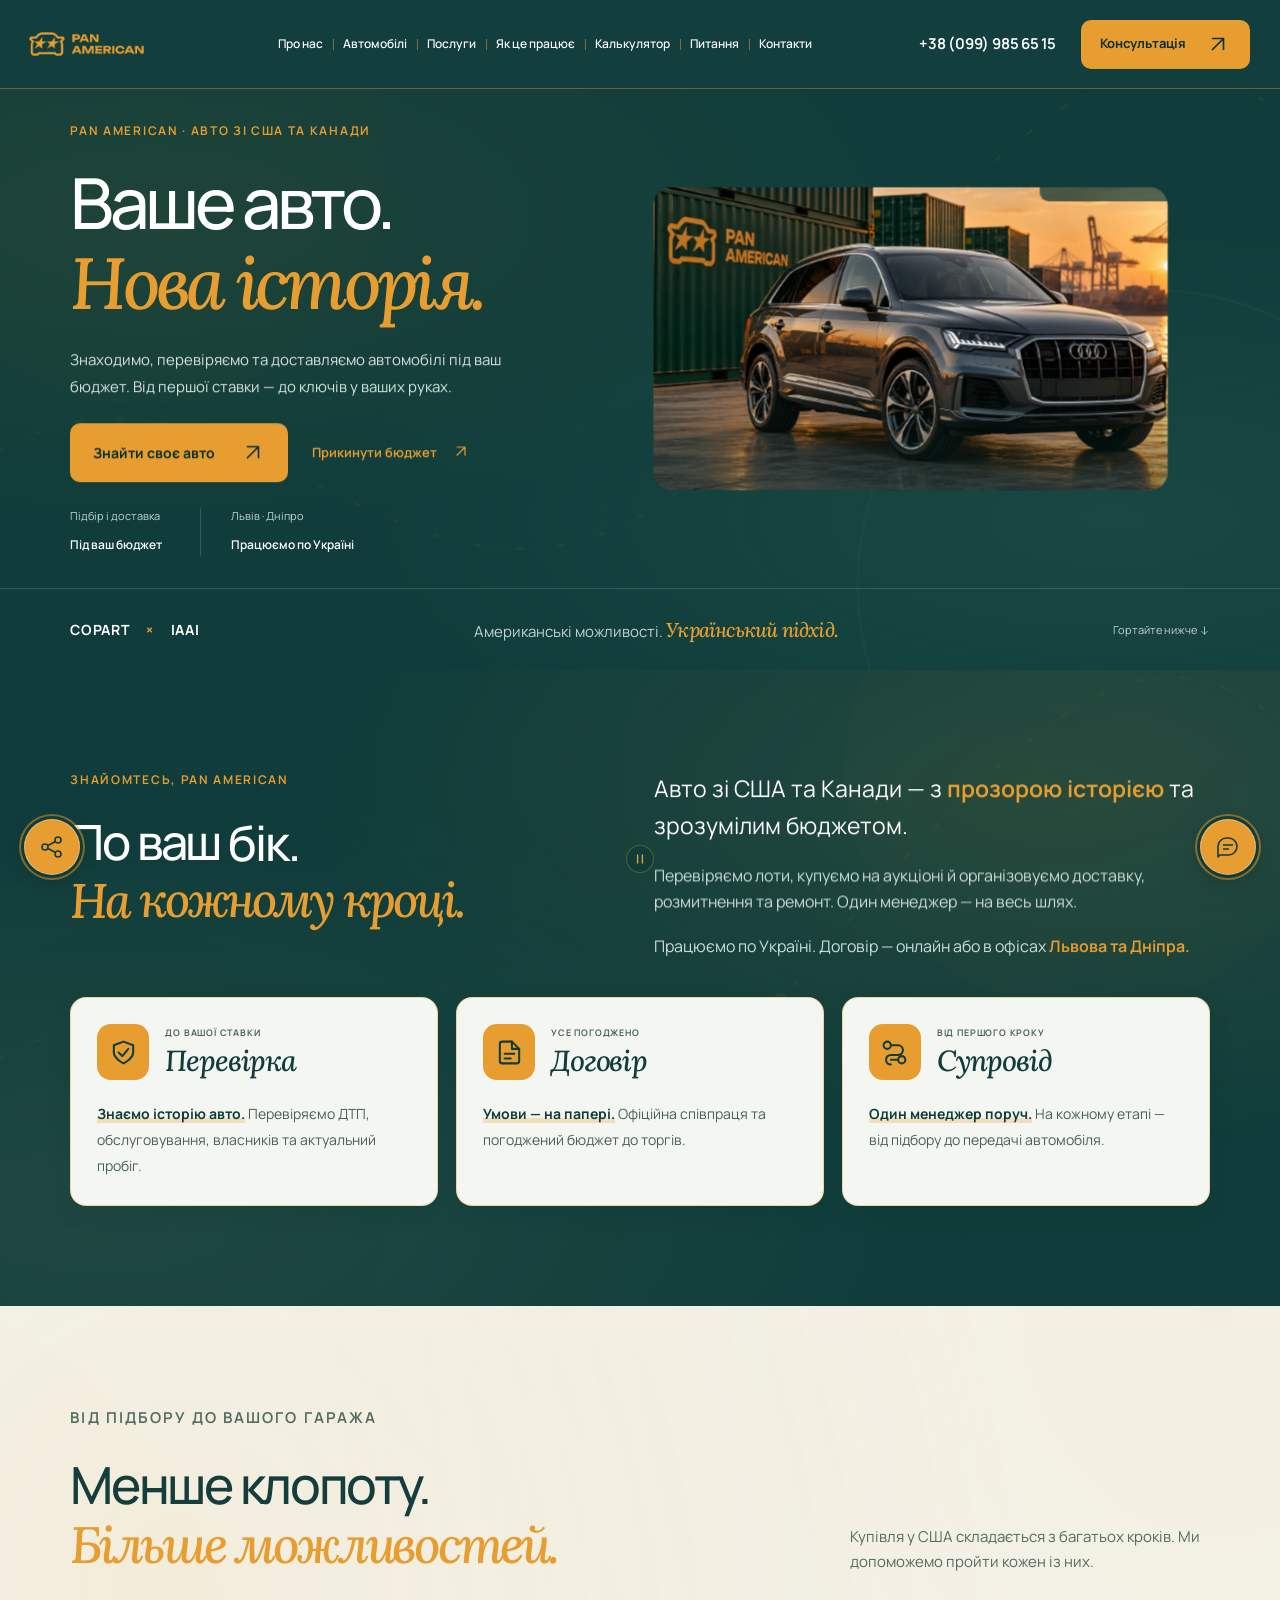
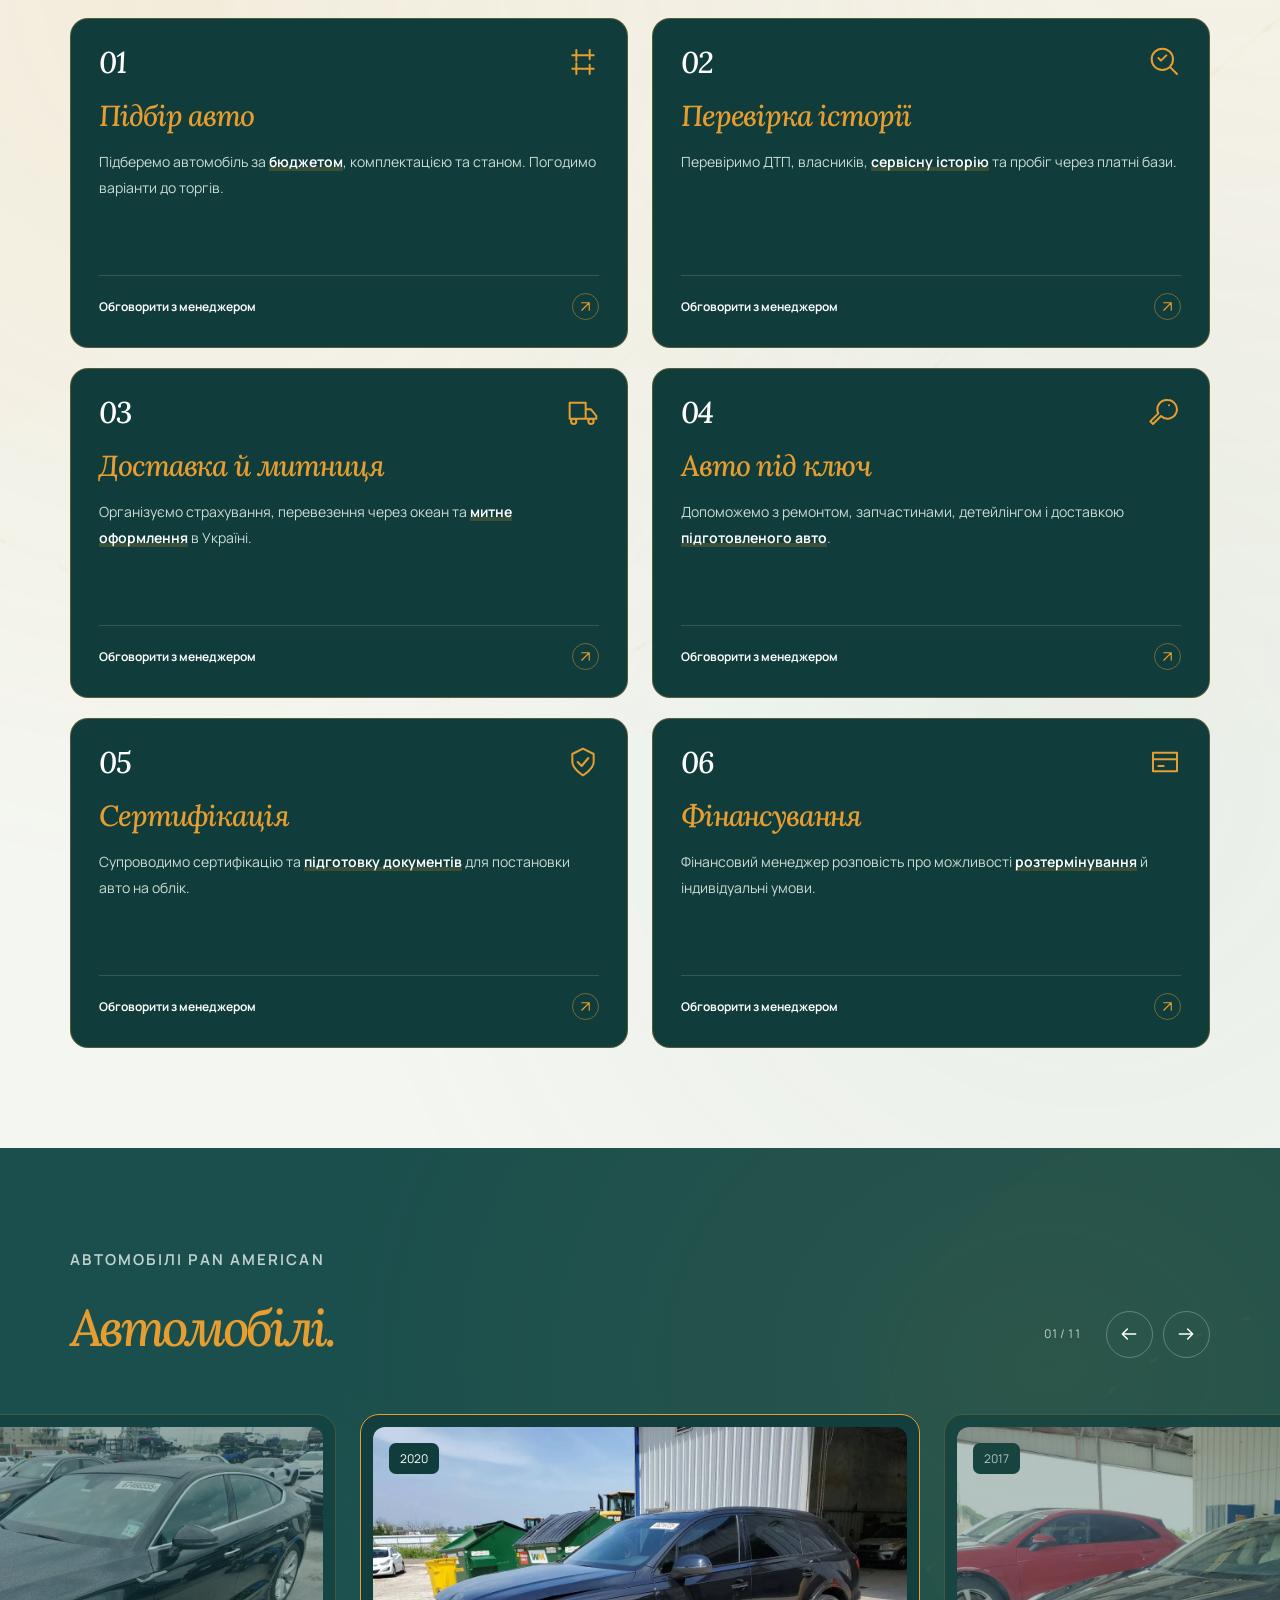
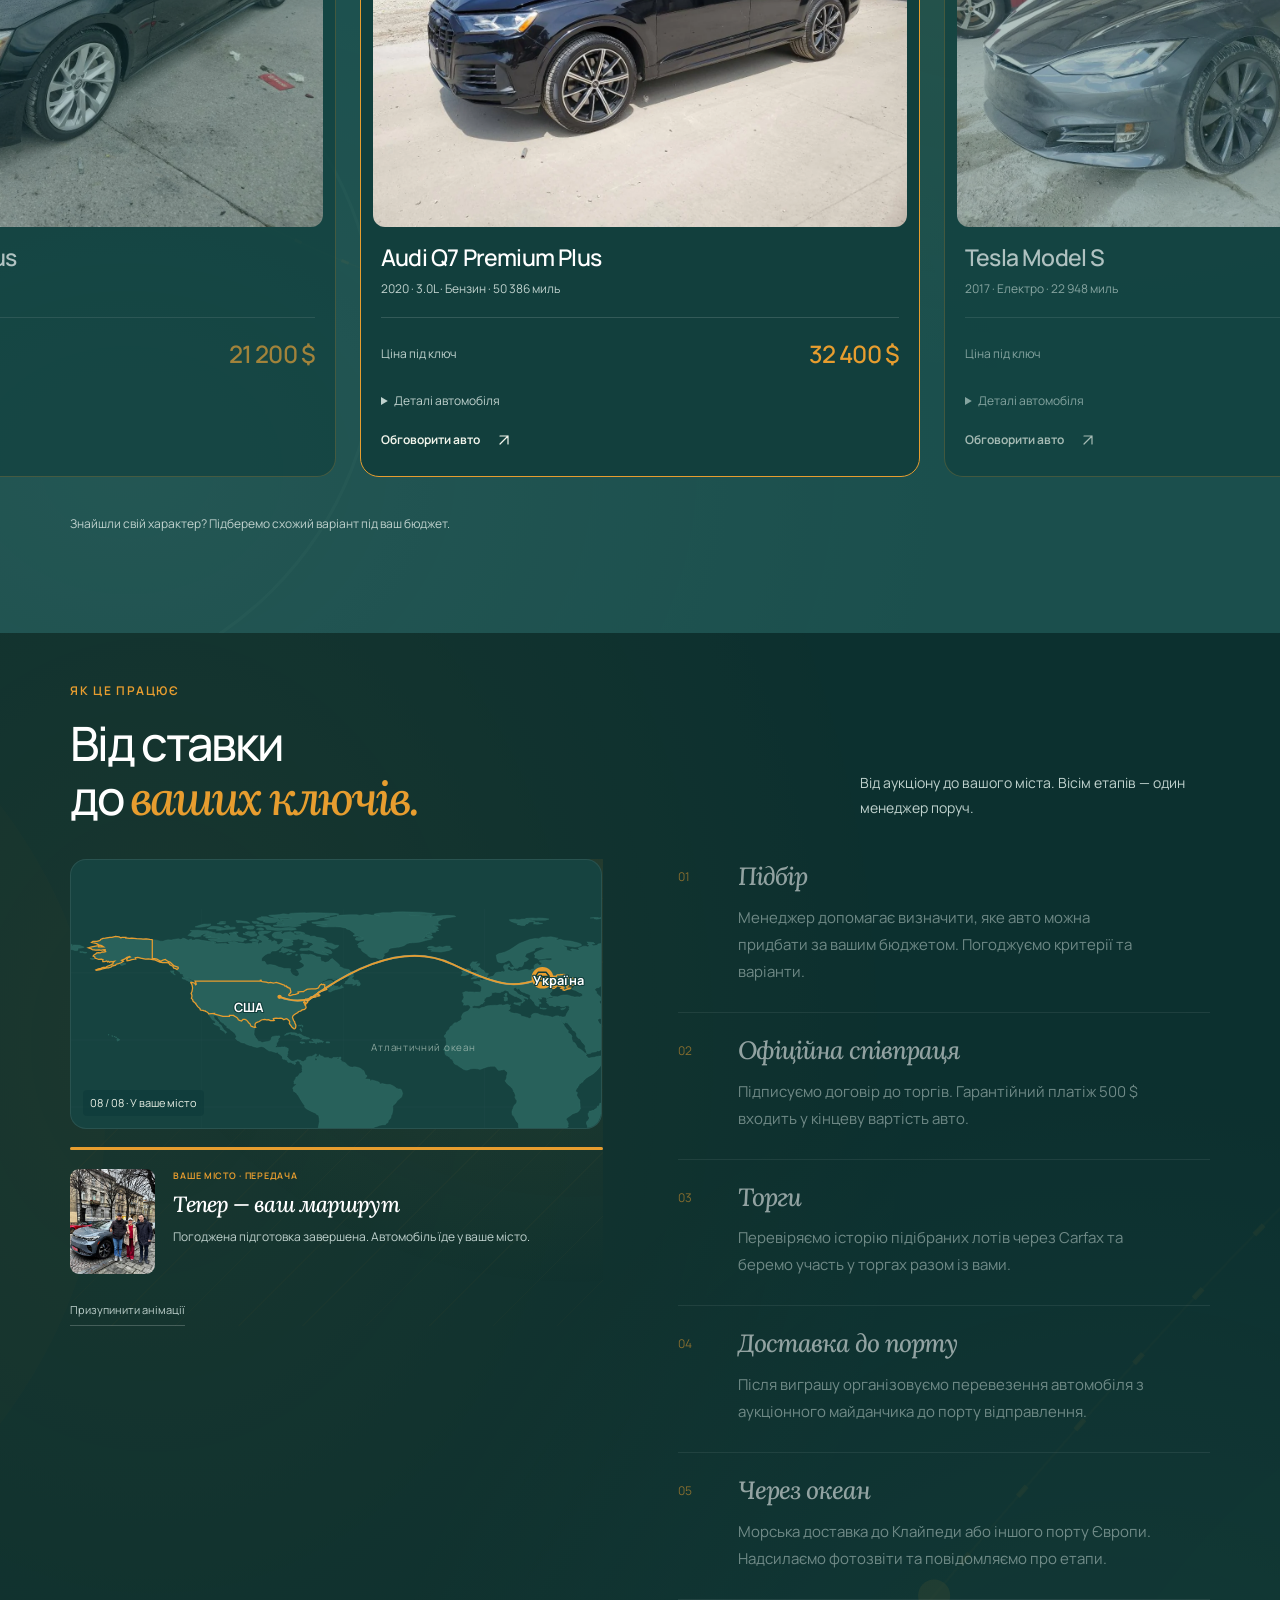
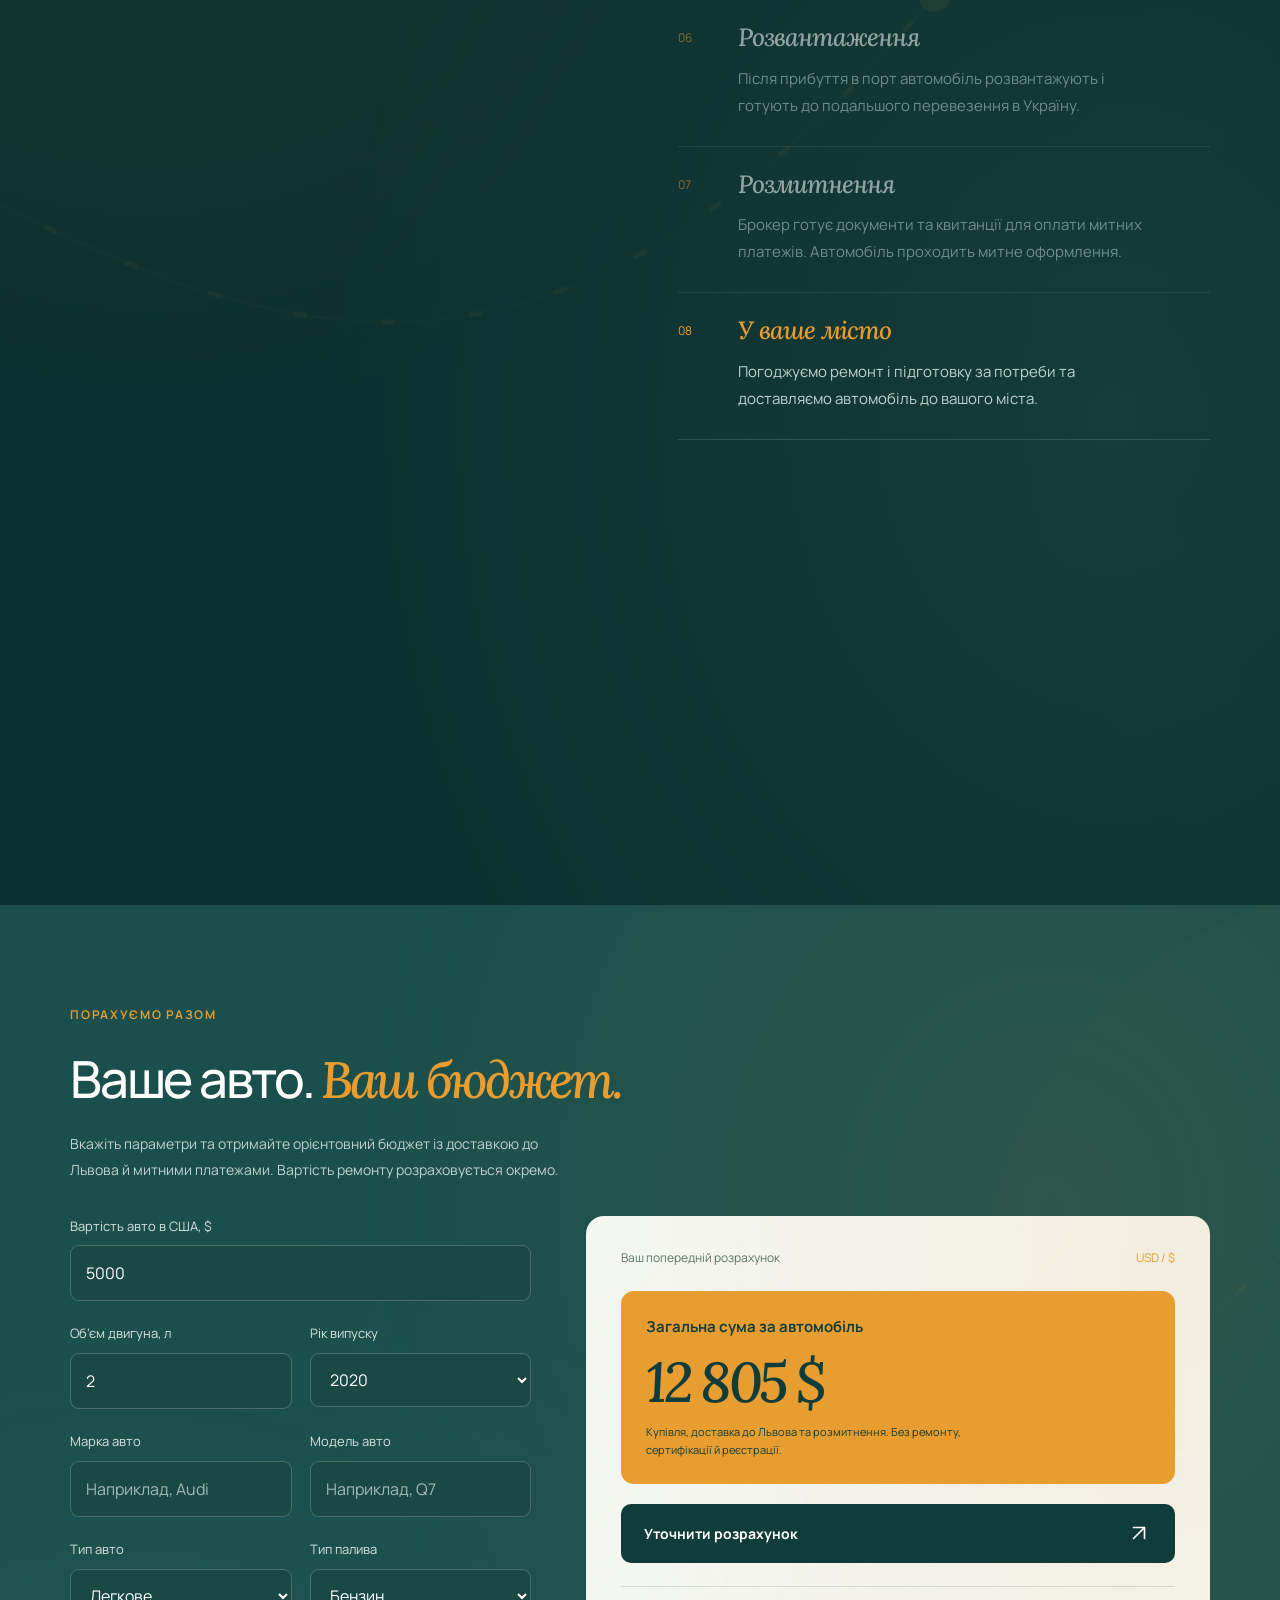
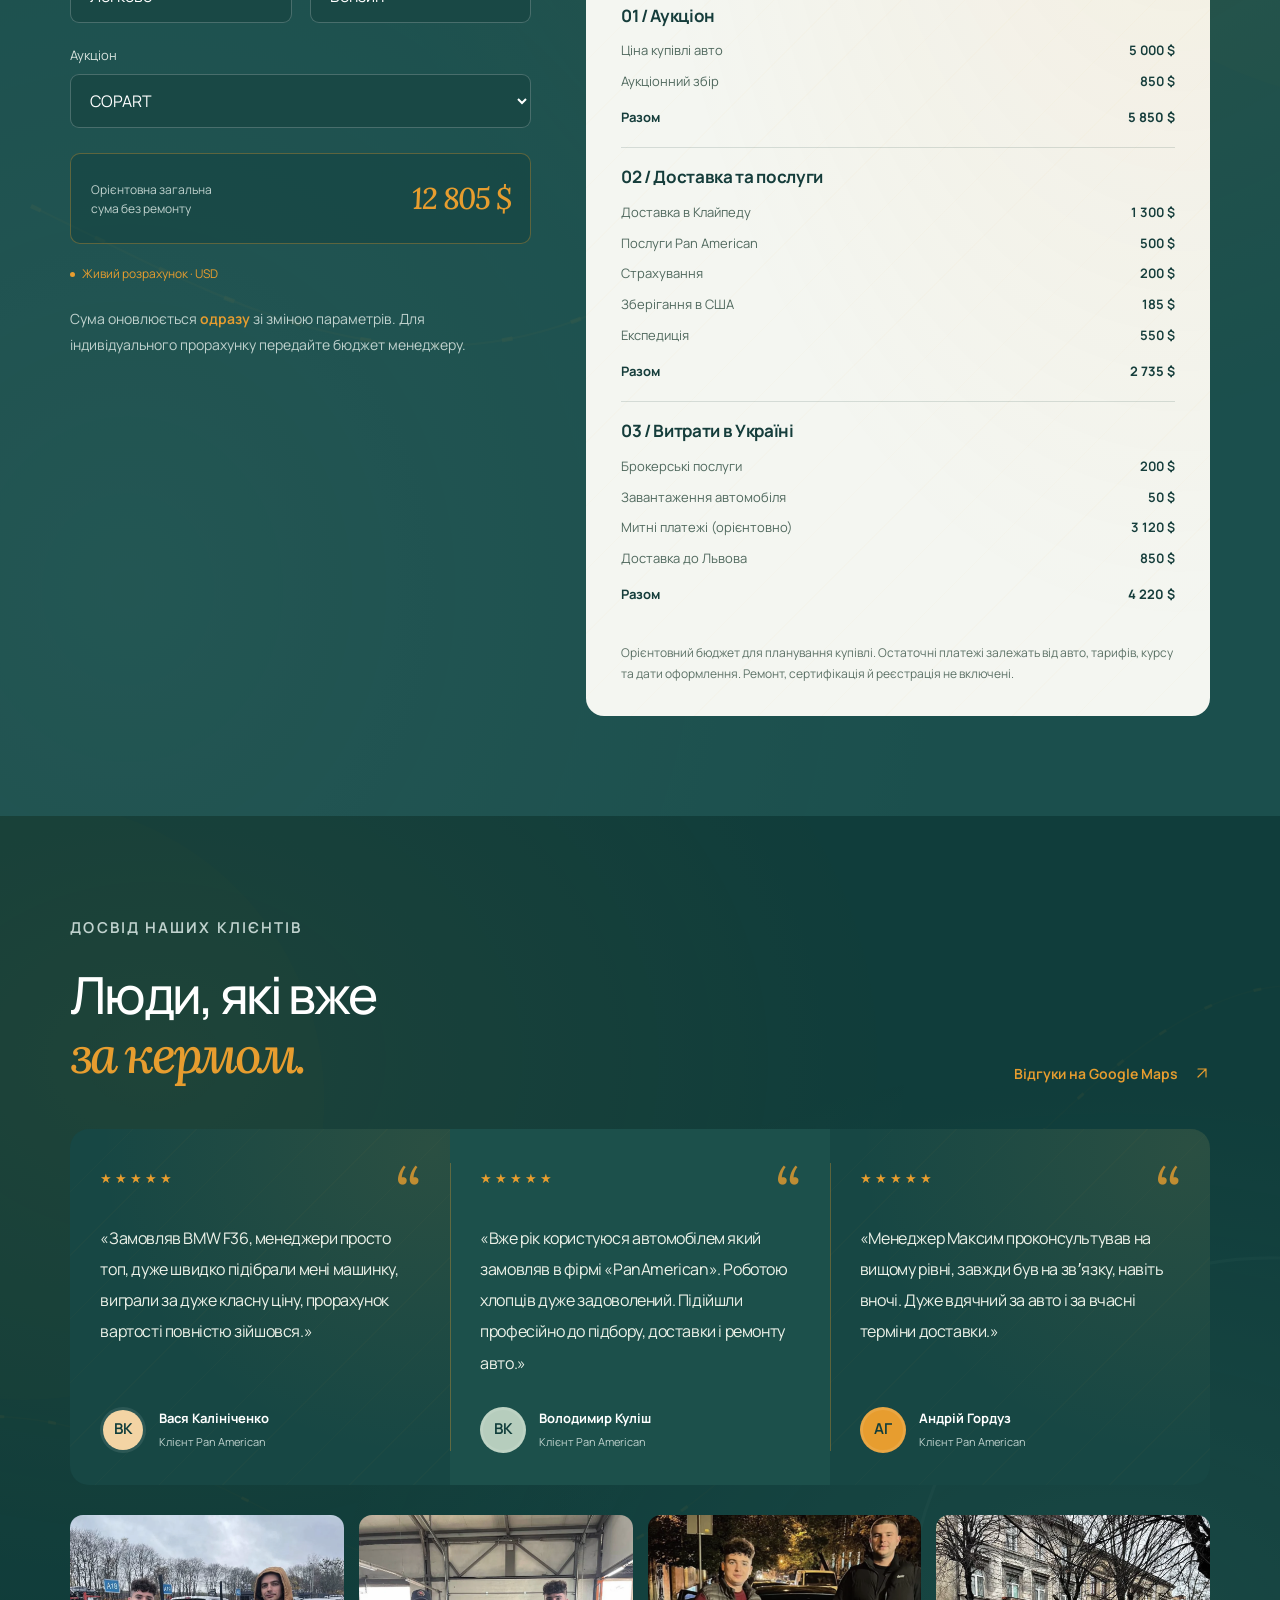
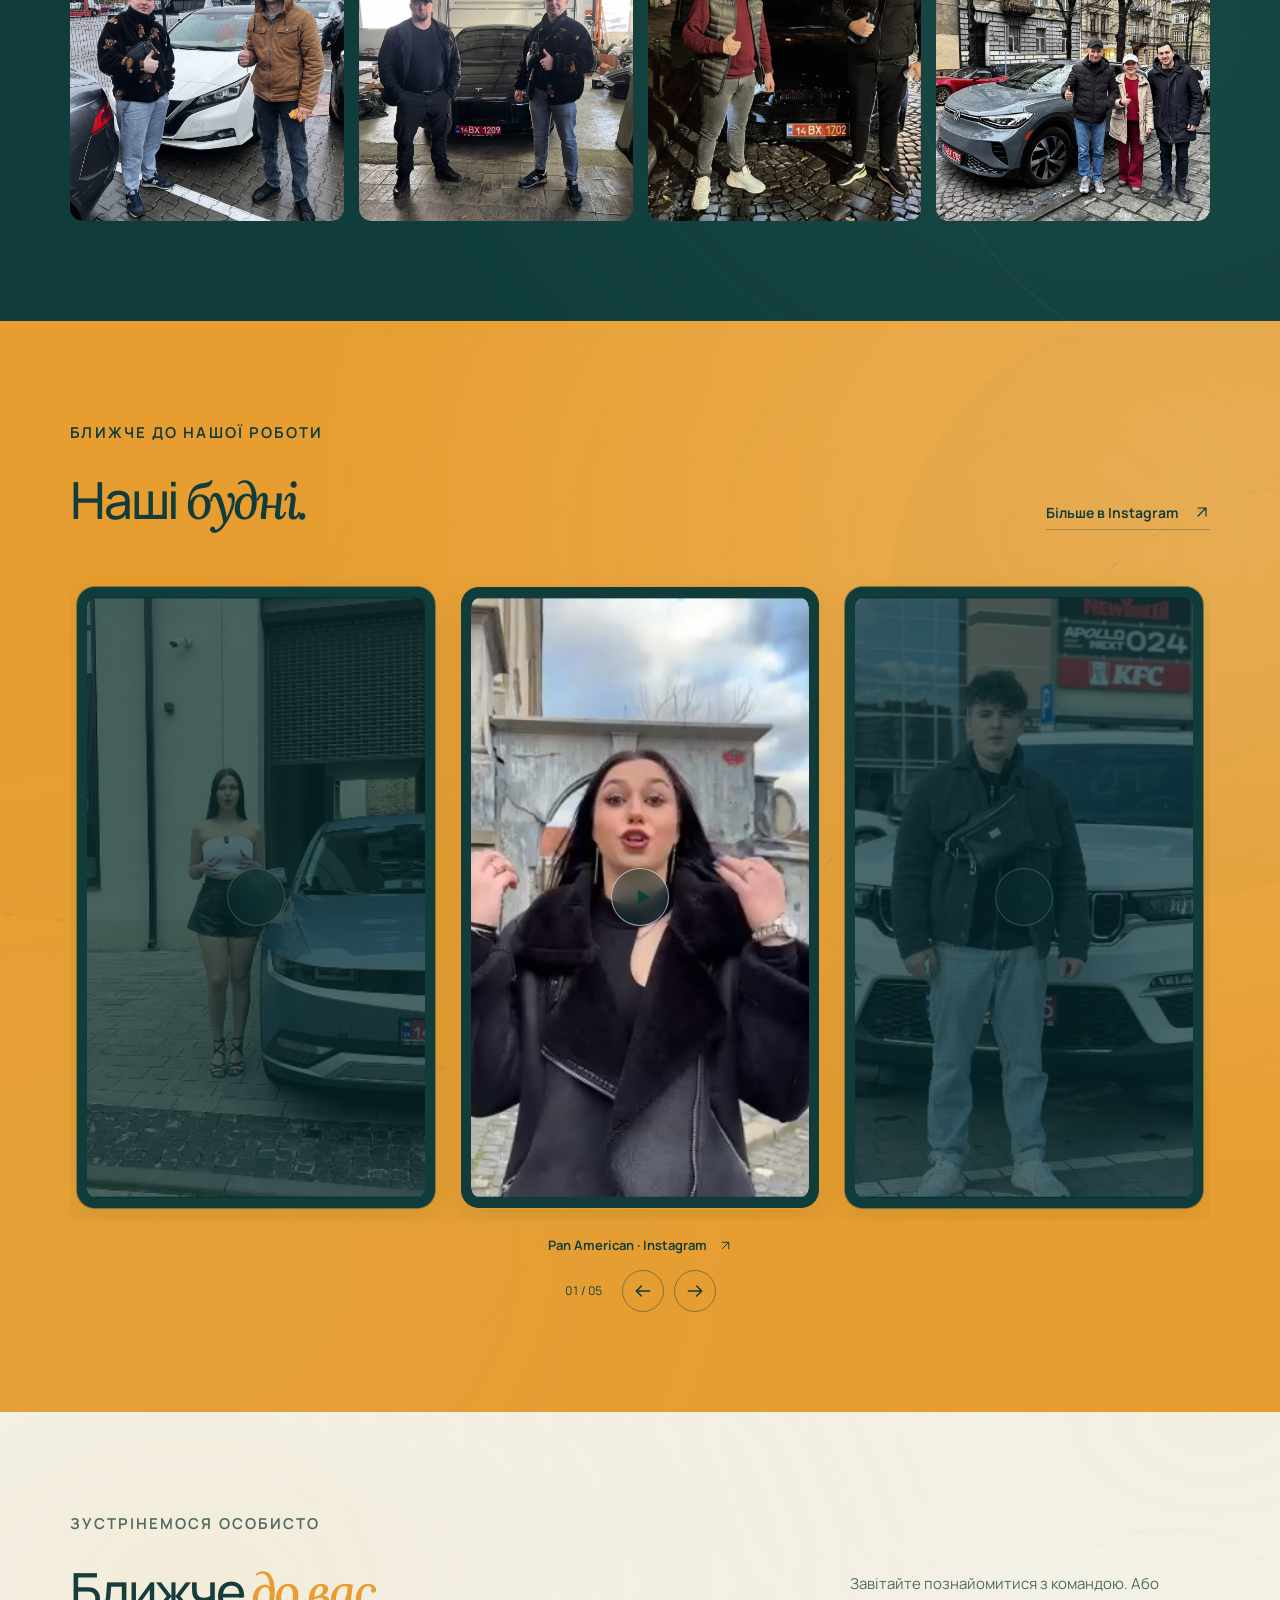
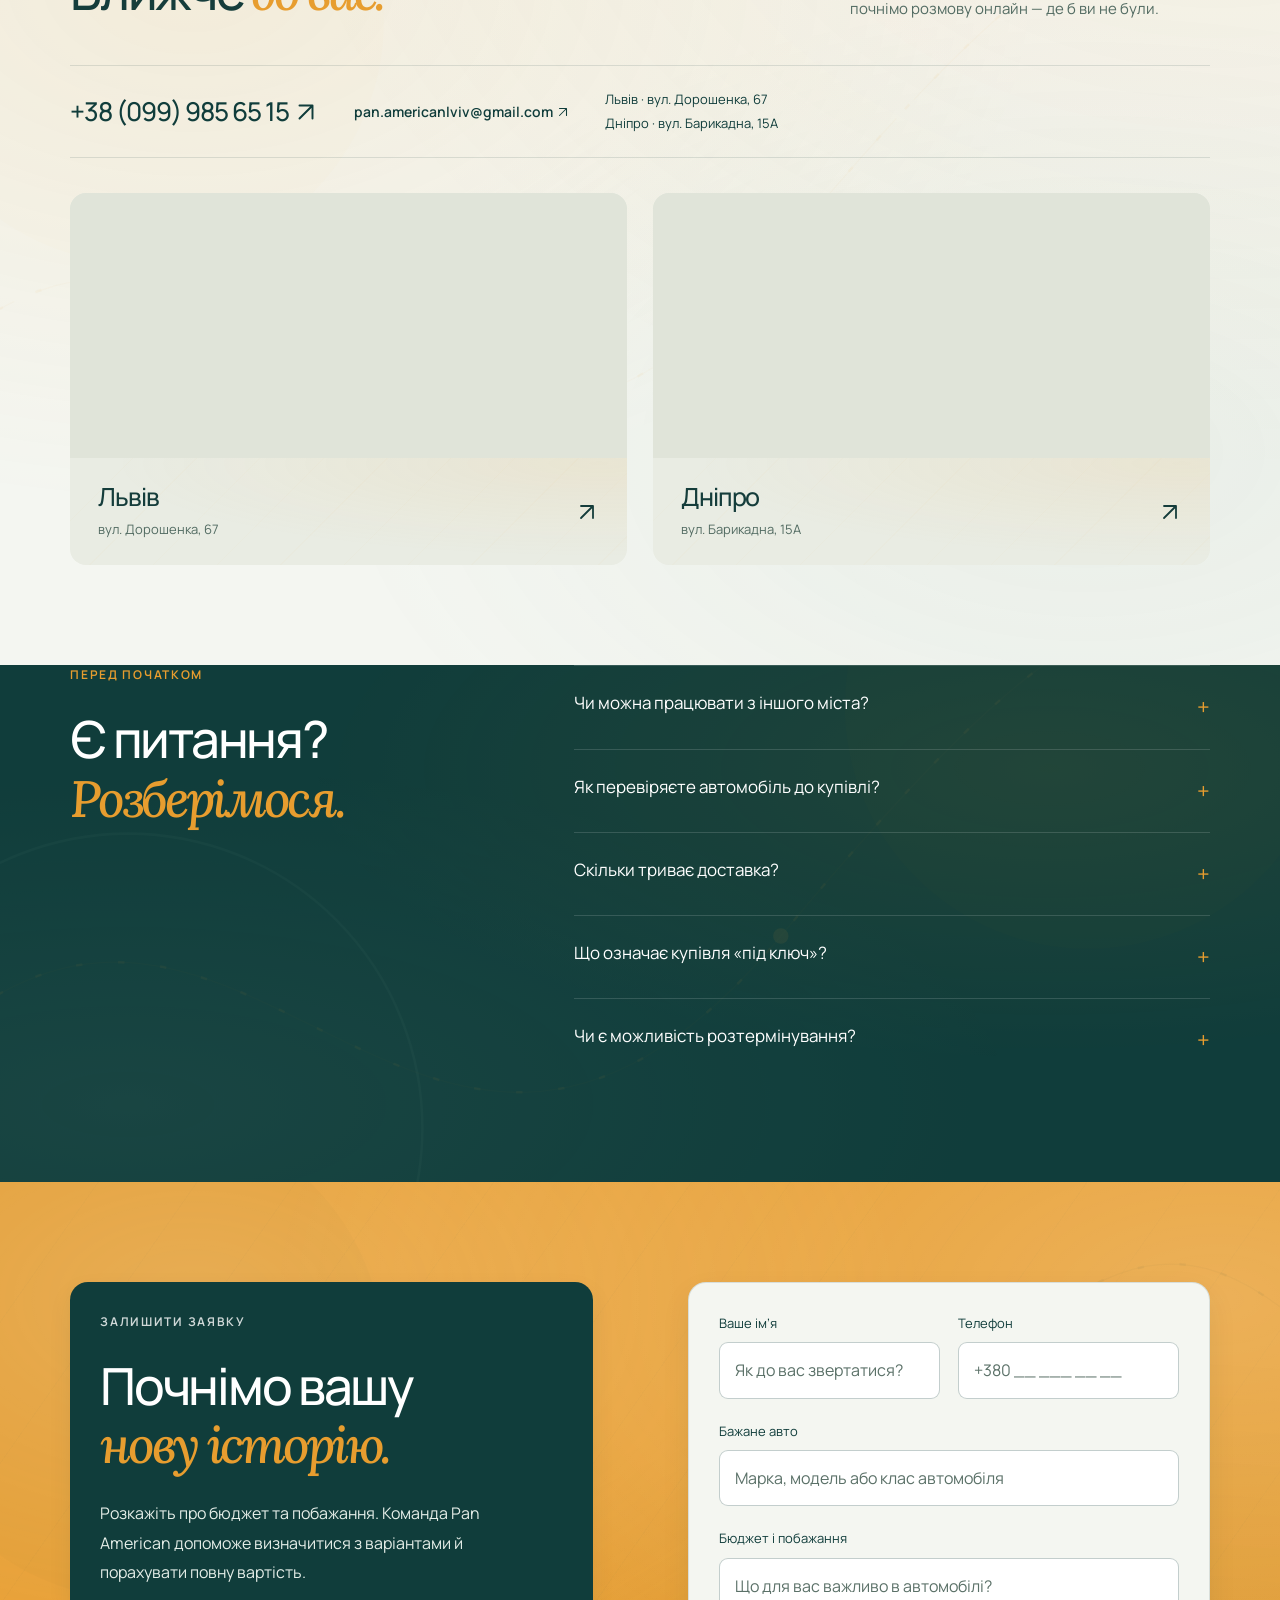
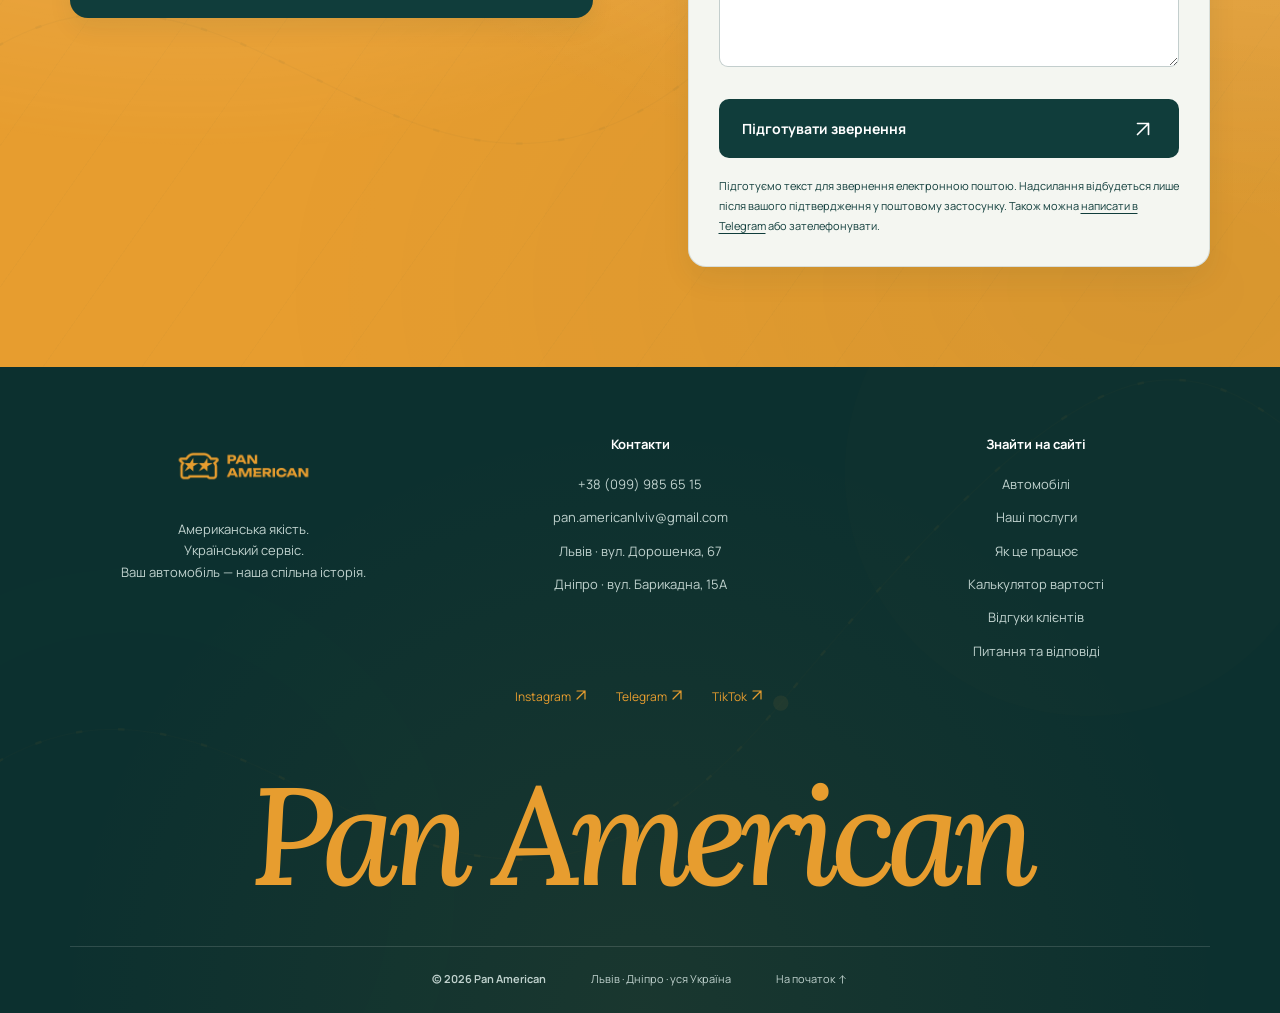
==== commit 04b6a798: "Refine mobile route camera, transport timing and compact captions" ====
--- a/index.html
+++ b/index.html
@@ -9,11 +9,11 @@
 <title>Pan American — ваше авто зі США</title>
 <link rel="icon" type="image/png" href="assets/panamerican/logo.png">
 <link rel="stylesheet" href="assets/panamerican/fonts.css">
-<link rel="stylesheet" href="assets/panamerican/site.css?v=20261018-frames57">
-<link rel="stylesheet" href="assets/panamerican/redesign.css?v=20261018-frames57">
-<link rel="stylesheet" href="assets/panamerican/mobile-fixes.css?v=20261018-frames57">
+<link rel="stylesheet" href="assets/panamerican/site.css?v=20261018-route68">
+<link rel="stylesheet" href="assets/panamerican/redesign.css?v=20261018-route68">
+<link rel="stylesheet" href="assets/panamerican/mobile-fixes.css?v=20261018-route68">
 <script defer src="assets/panamerican/calculator.js"></script>
-<script defer src="assets/panamerican/site.js?v=20261018-frames57"></script>
+<script defer src="assets/panamerican/site.js?v=20261018-route68"></script>
 </head>
 <body>
 <a class="skip" href="#main">Перейти до вмісту</a>
--- a/assets/panamerican/mobile-fixes.css
+++ b/assets/panamerican/mobile-fixes.css
@@ -136,6 +136,24 @@
 /* Reserve only the space occupied by the dock when it returns after the form. */
 @media(max-width:600px){body:not(.actions-hidden) .footer{padding-bottom:calc(160px + env(safe-area-inset-bottom,0px))}}
 /* Match the inset photographs and amber outlines of the car gallery. */
+@media(max-width:900px){
+ #route.route-mobile-scene .route-left{padding:0;background:transparent}
+ #route.route-mobile-scene .route-map{height:clamp(250px,calc(100svh - 300px),380px);margin:0}
+ #route.route-mobile-scene .route-story{position:absolute;z-index:3;top:8px;bottom:auto;left:8px;right:auto;width:150px;max-width:48%;box-sizing:border-box;margin:0;padding:6px 8px;height:auto;min-height:0;border:1px solid #e79d2f70;border-radius:9px;background:#103d3bf0;box-shadow:0 3px 10px #061e1b20}
+ #route.route-mobile-scene .route-story h3{font-size:12px!important;line-height:1.25;color:#fff}
+ #route.route-mobile-scene .route-story p:not(.eyebrow){display:block;font-size:9px;line-height:1.4;margin-top:4px;color:#d7e5de}
+ #route.route-mobile-scene .route-story .eyebrow{font-size:7px;line-height:1.4;margin-bottom:4px;color:#f3b450}
+ #route.route-mobile-scene .route-current{top:auto;bottom:17px;left:12px;z-index:2}
+ #route.route-mobile-scene .route-progress{position:absolute;bottom:0;left:0;right:0;width:100%;margin:0;z-index:4}
+ #route.route-mobile-scene .route-scroll-hint{display:none}
+}
+/* Dash lengths and traveler share SVG coordinates, including camera zoom. */
+.route-map #route-line{vector-effect:none;stroke-width:2.4;stroke-linecap:round}
+.route-map .country-label-usa,.route-map .country-label-ukraine{font-weight:700;letter-spacing:.02em;paint-order:stroke;stroke:#103d3b;stroke-width:3px;stroke-linejoin:round}
+@media(max-width:900px){
+ #route.route-mobile-scene .route-progress{height:6px;border-radius:6px;background:#ffffff30}
+ .route.route-mobile-scene .route-progress span{background:#f4ac37;border-radius:6px}
+}
 .video-track.kent-catalog>.video-card{box-sizing:border-box;padding:10px;border:1px solid #e79d2f90;border-radius:19px;background:var(--deep);overflow:hidden;box-shadow:0 8px 24px #0c302f18}
 .video-track.kent-catalog>.video-card.catalog-active{border-color:var(--orange)}
 .video-track.kent-catalog .video-shell{border-radius:10px;clip-path:inset(0 round 10px)}
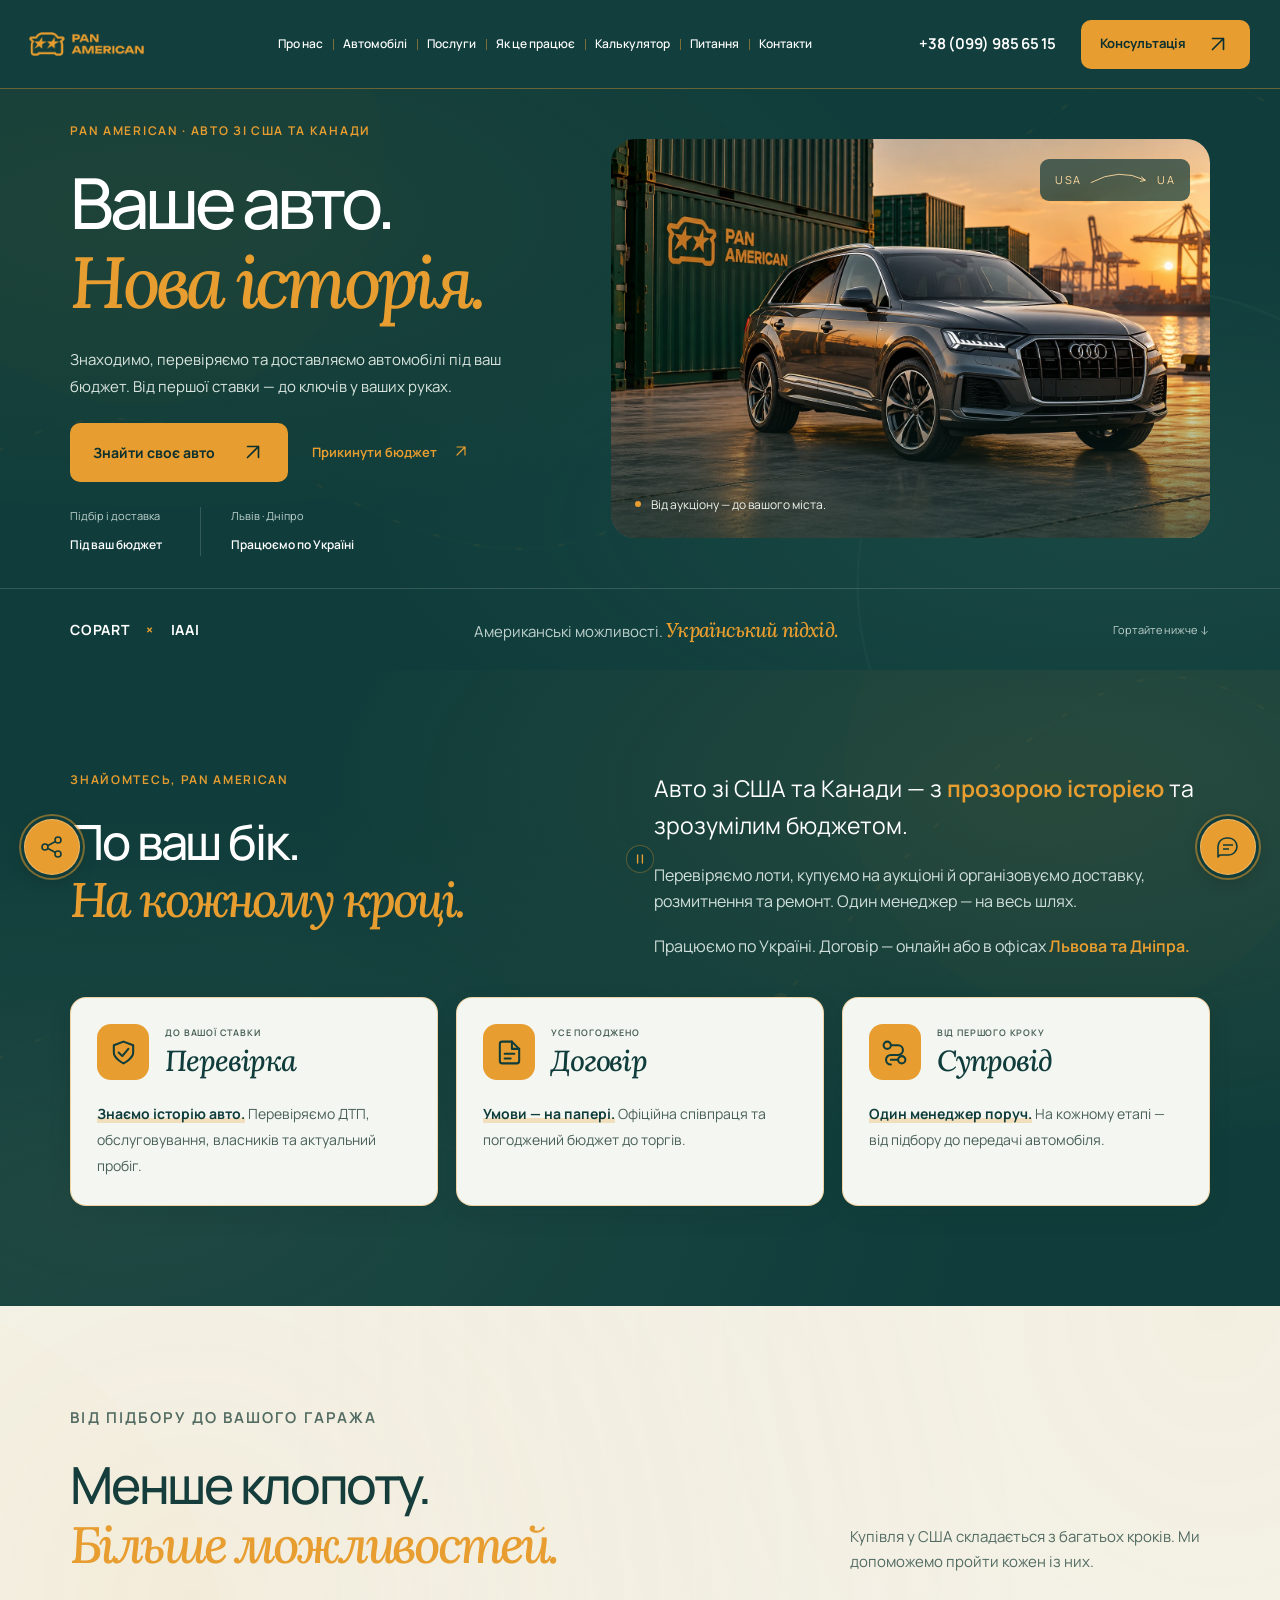
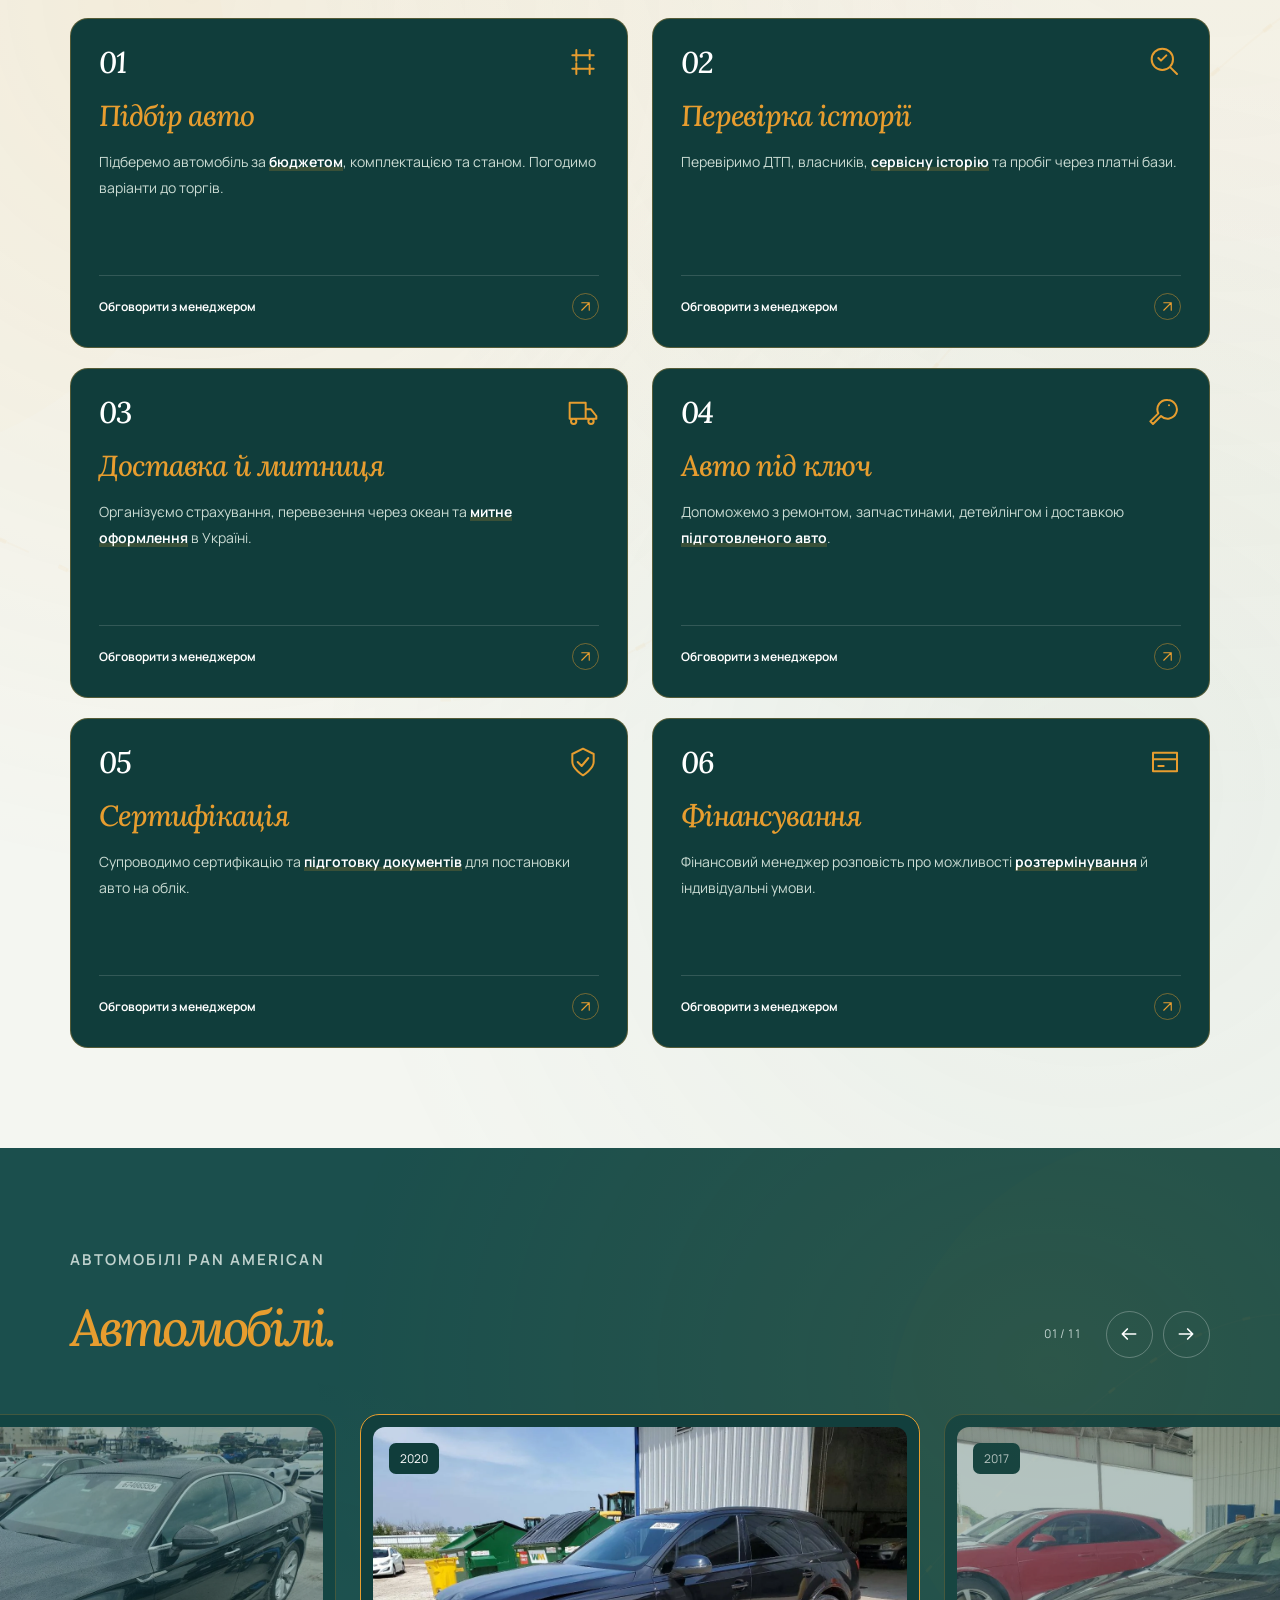
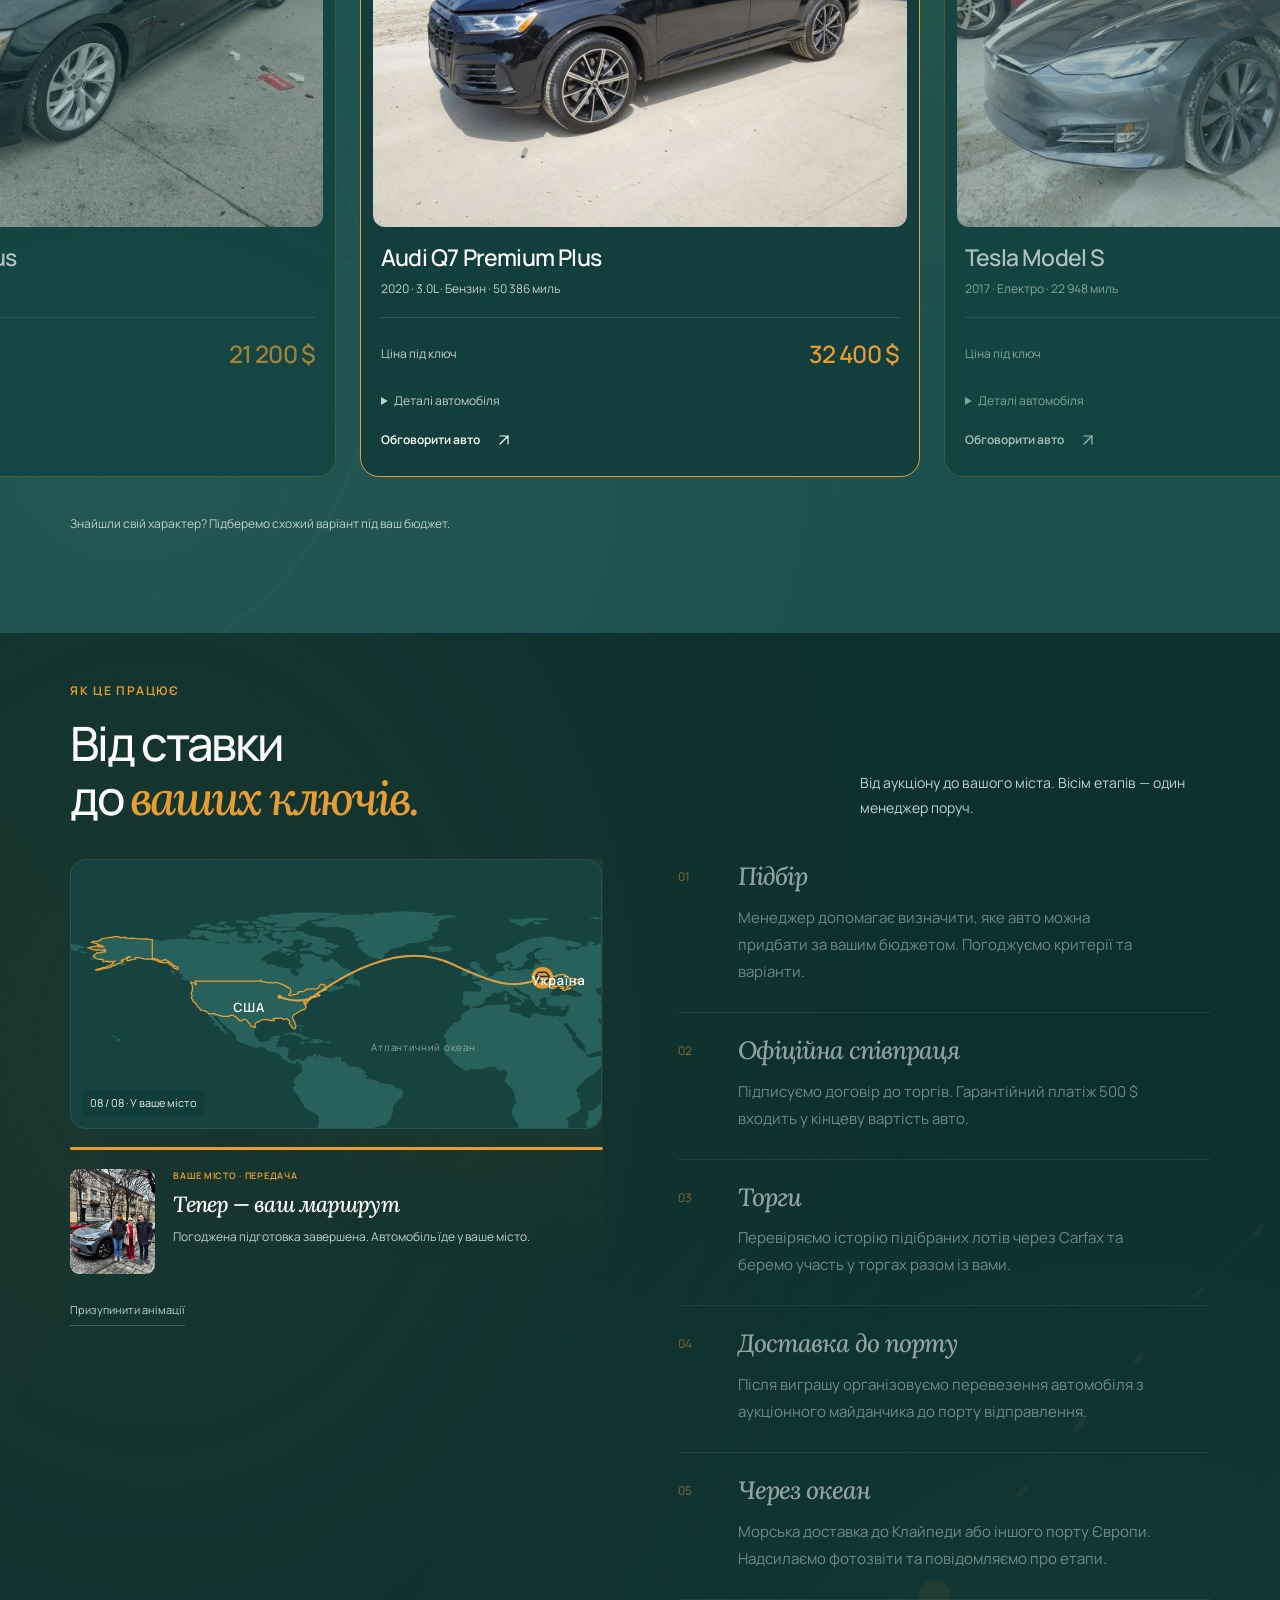
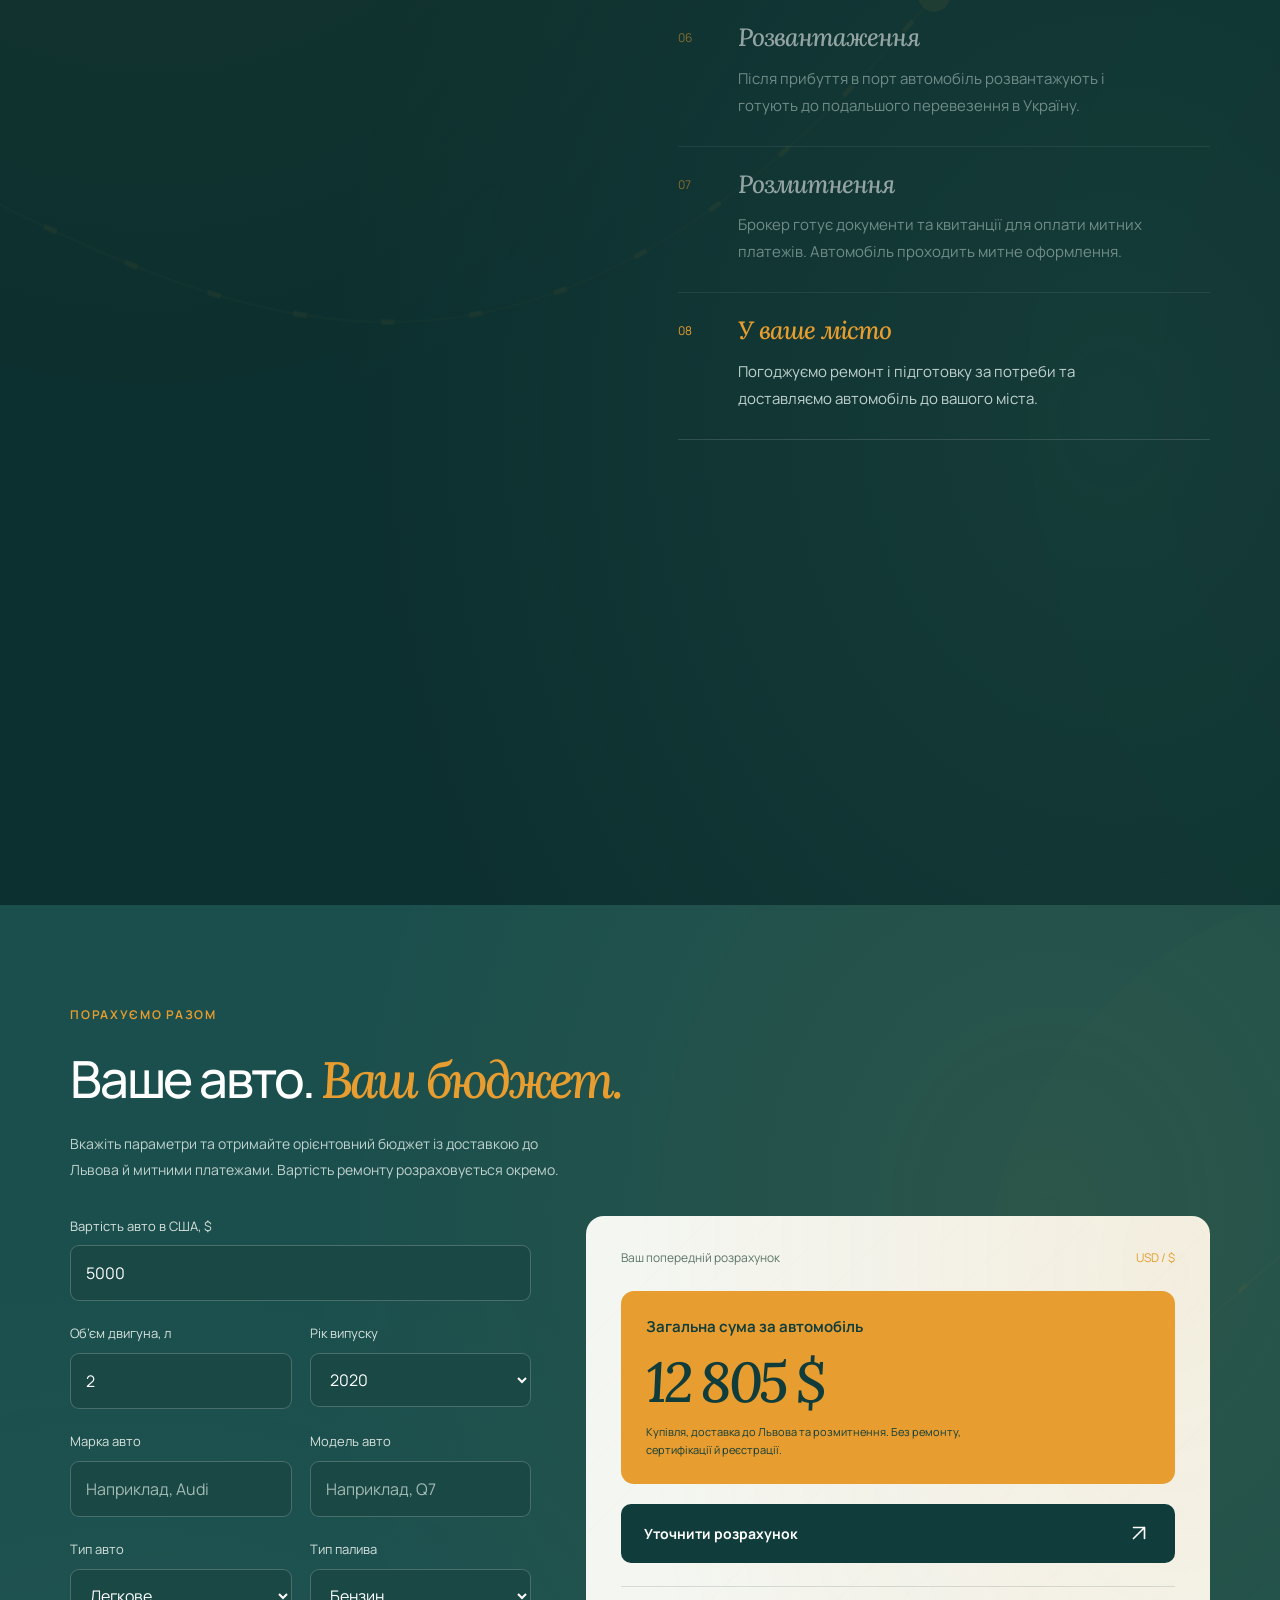
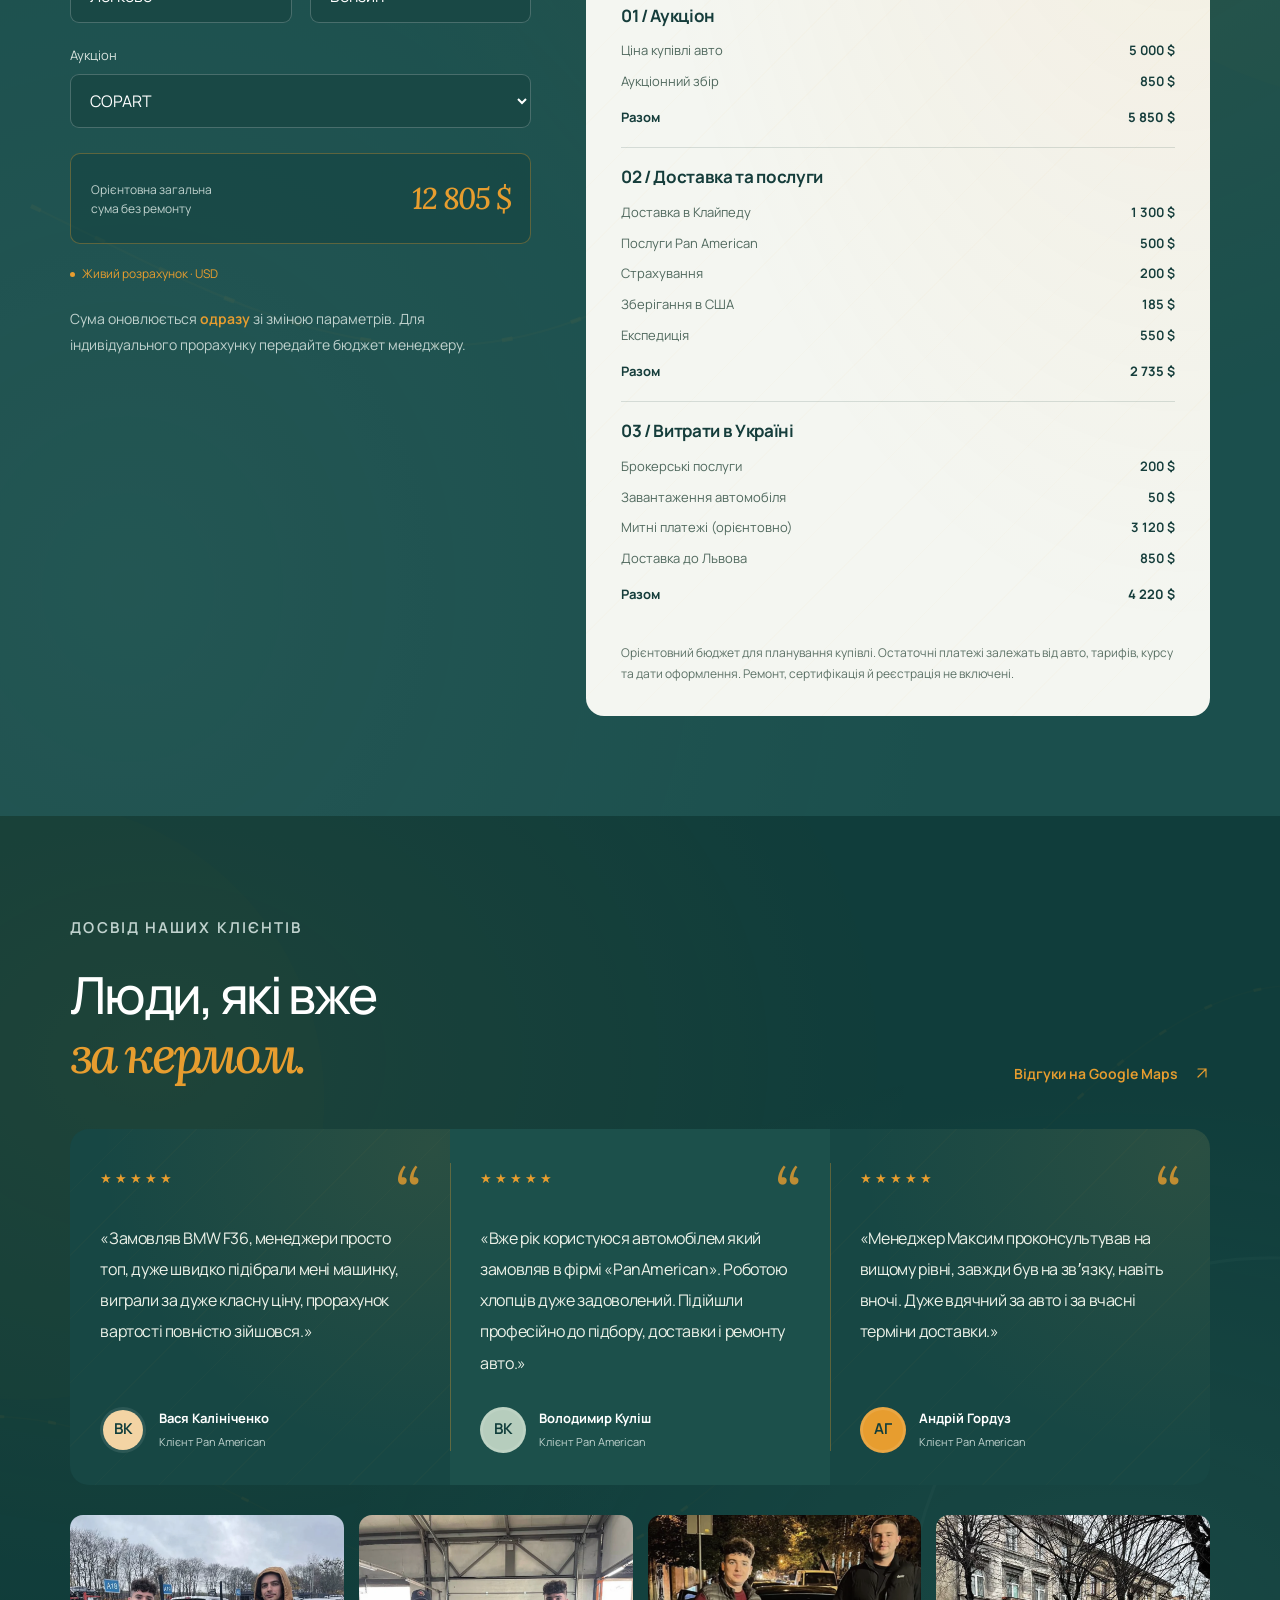
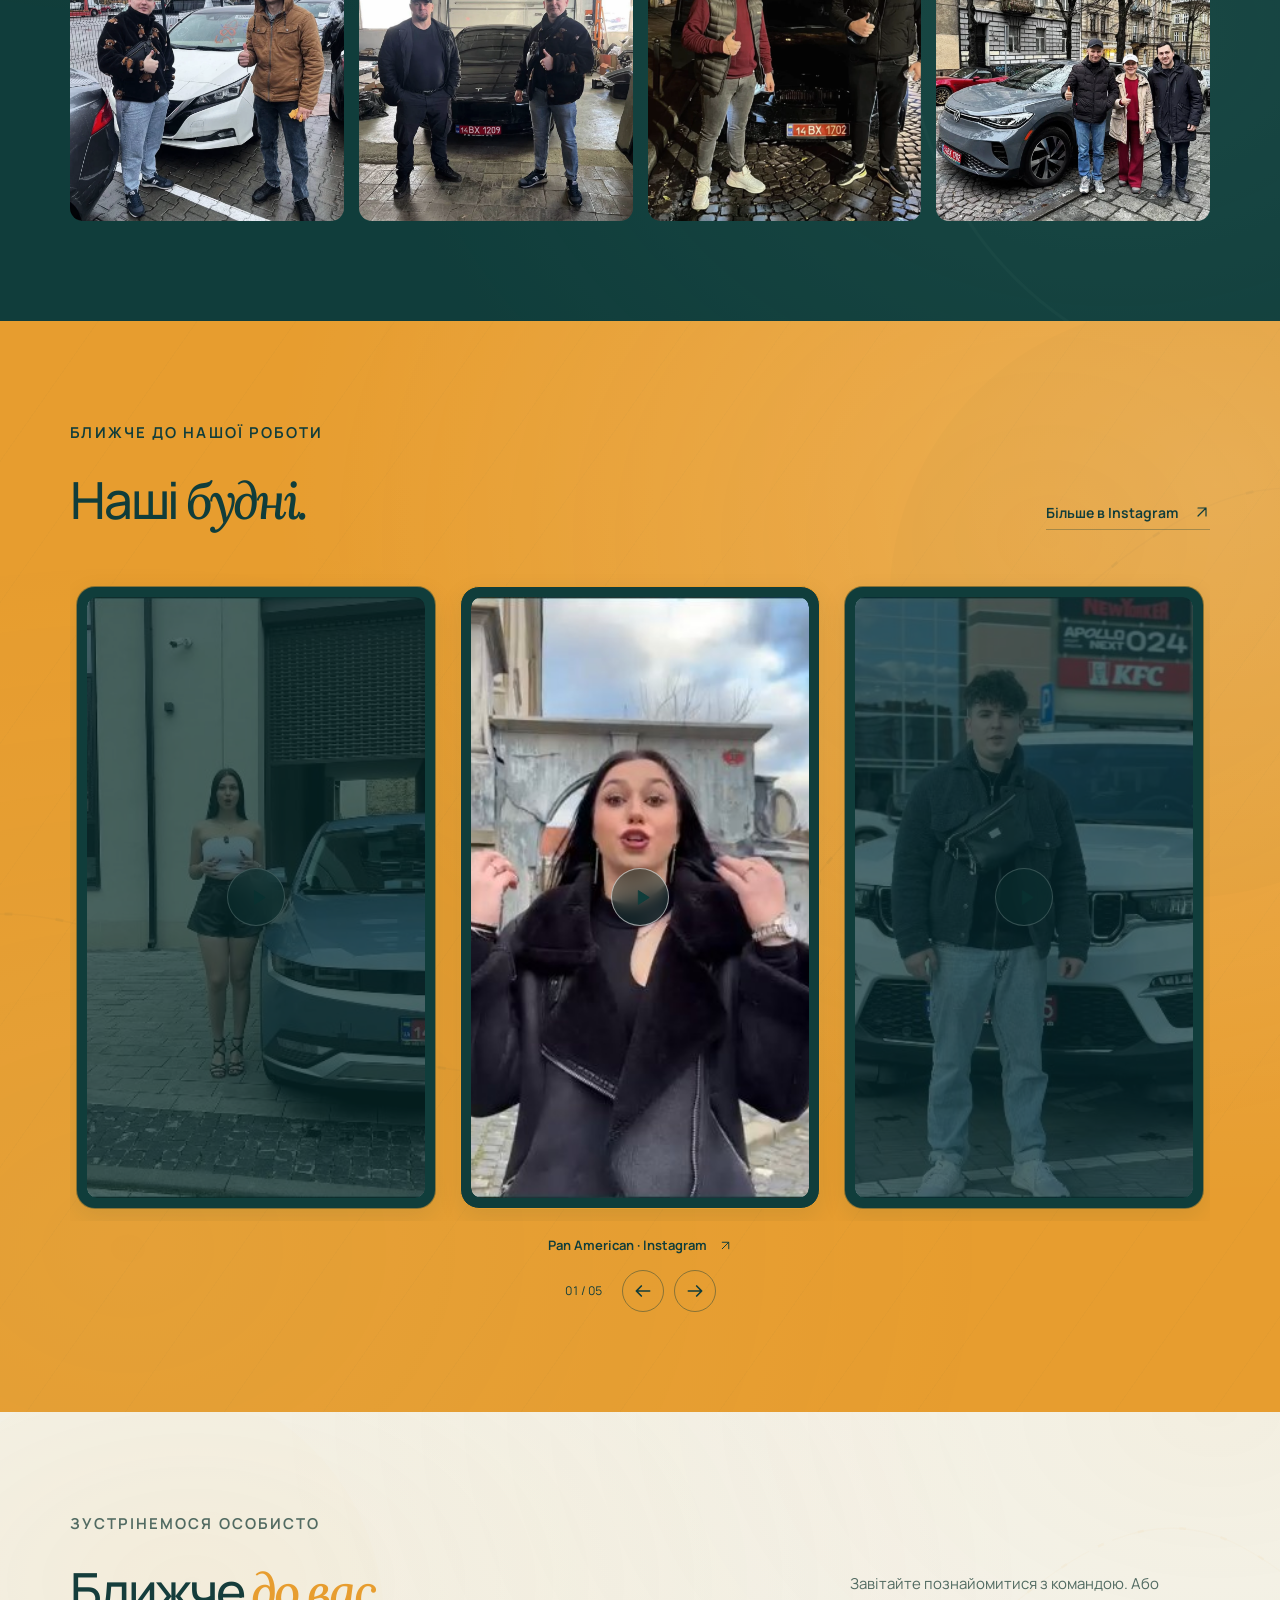
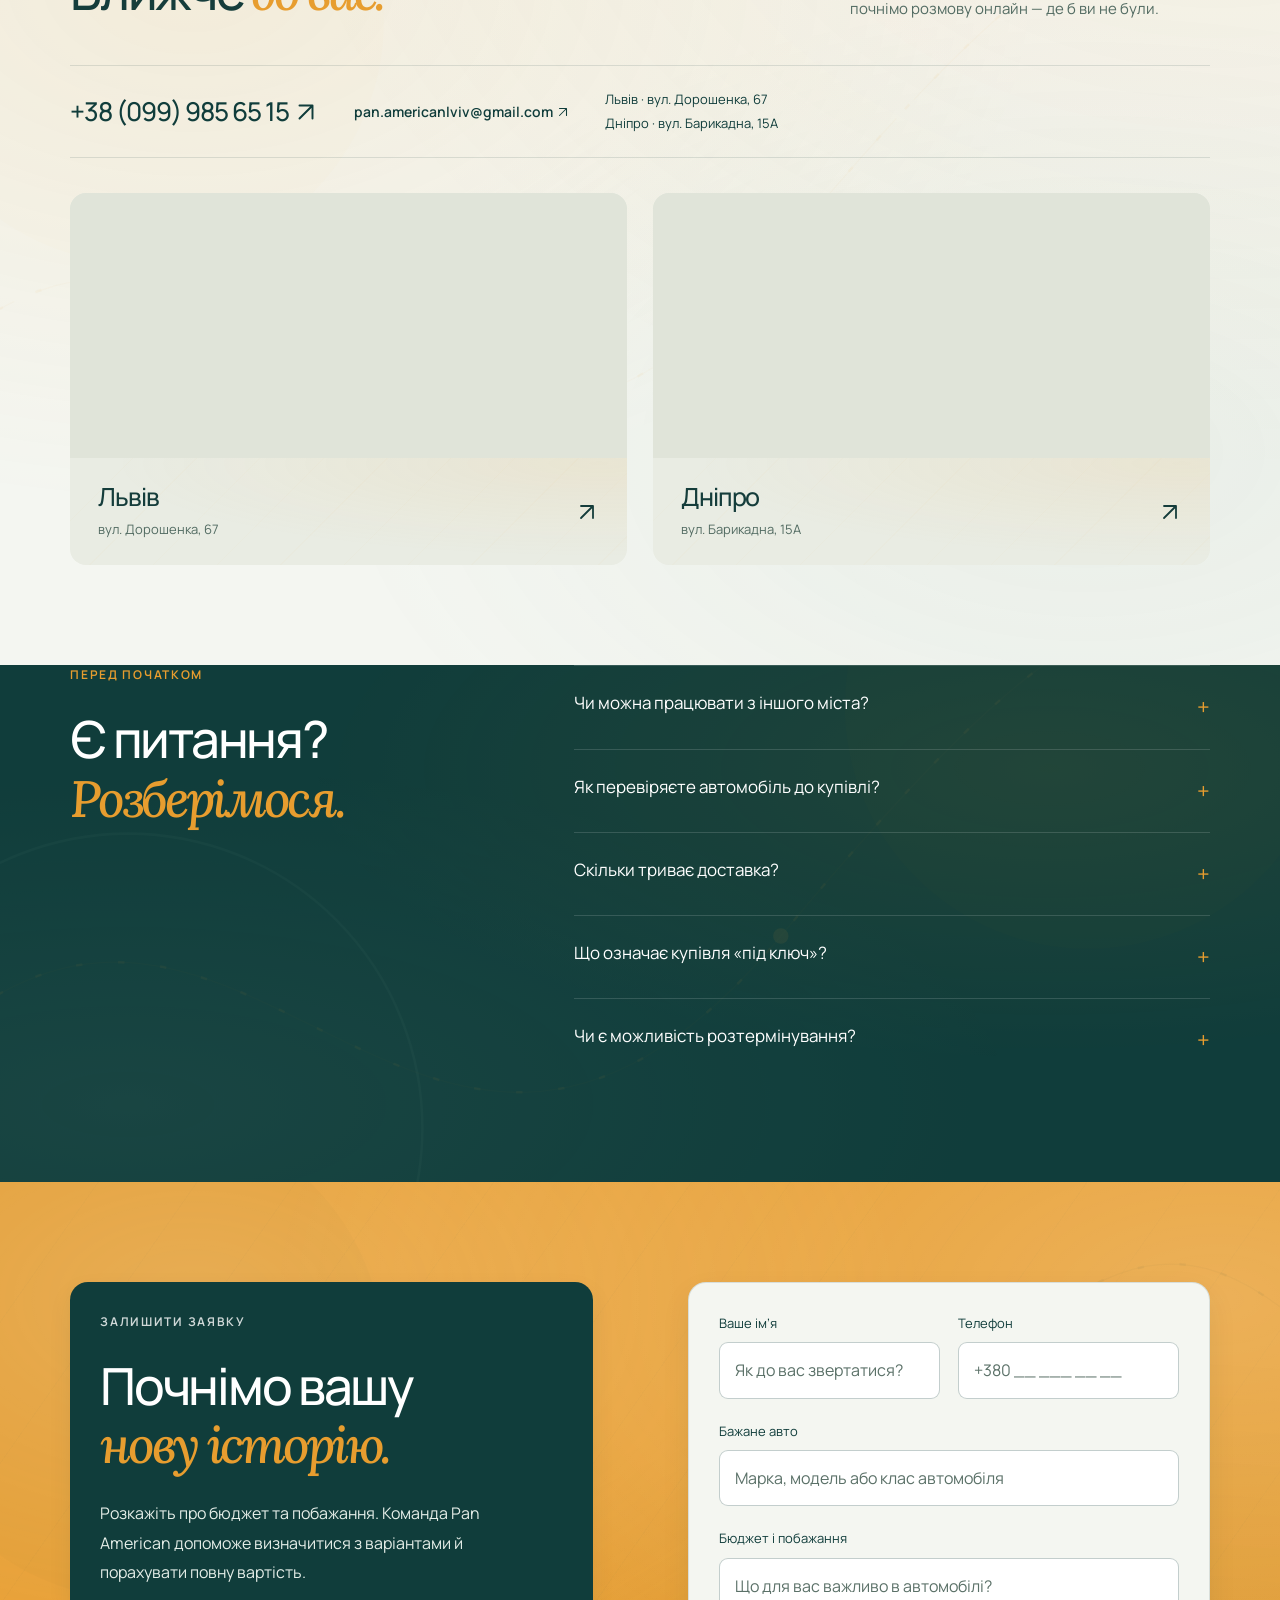
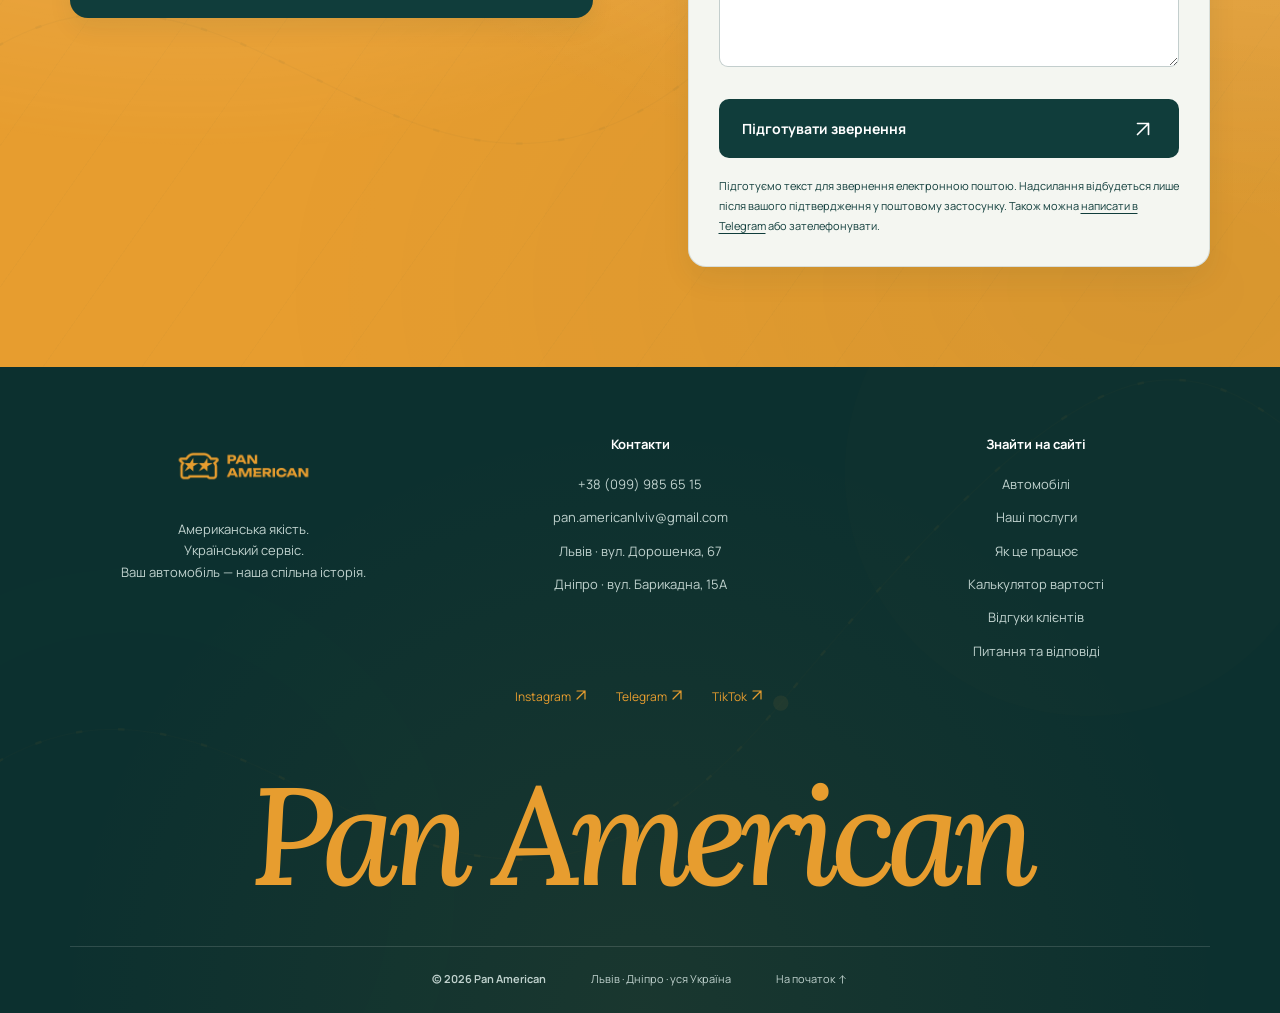
==== commit 29de2842: "Fix map label readability and gallery arrow visibility" ====
--- a/index.html
+++ b/index.html
@@ -9,11 +9,11 @@
 <title>Pan American — ваше авто зі США</title>
 <link rel="icon" type="image/png" href="assets/panamerican/logo.png">
 <link rel="stylesheet" href="assets/panamerican/fonts.css">
-<link rel="stylesheet" href="assets/panamerican/site.css?v=20261018-route68">
-<link rel="stylesheet" href="assets/panamerican/redesign.css?v=20261018-route68">
-<link rel="stylesheet" href="assets/panamerican/mobile-fixes.css?v=20261018-route68">
+<link rel="stylesheet" href="assets/panamerican/site.css?v=20261018-icons70">
+<link rel="stylesheet" href="assets/panamerican/redesign.css?v=20261018-icons70">
+<link rel="stylesheet" href="assets/panamerican/mobile-fixes.css?v=20261018-icons70">
 <script defer src="assets/panamerican/calculator.js"></script>
-<script defer src="assets/panamerican/site.js?v=20261018-route68"></script>
+<script defer src="assets/panamerican/site.js?v=20261018-icons70"></script>
 </head>
 <body>
 <a class="skip" href="#main">Перейти до вмісту</a>
--- a/assets/panamerican/mobile-fixes.css
+++ b/assets/panamerican/mobile-fixes.css
@@ -1,6 +1,10 @@
 /* Platform fixes: small decorative contrast, stable Safari overlays and SVG icons. */
 .ui-icon{display:inline-block;width:1em;height:1em;vertical-align:-.15em;flex-shrink:0;fill:none;stroke:currentColor;stroke-width:1.8;stroke-linecap:round;stroke-linejoin:round}
 .arrow .ui-icon{width:22px;height:22px}.circle-btn .ui-icon{width:20px;height:20px}.play-icon .ui-icon{fill:currentColor;stroke-width:1;width:23px;height:23px}
+.gallery-controls .circle-btn,.video-controls .circle-btn{padding:0;appearance:none;-webkit-appearance:none;line-height:0;display:flex;align-items:center;justify-content:center;flex-shrink:0}
+.gallery-controls .circle-btn svg,.video-controls .circle-btn svg{display:block;width:20px;height:20px;overflow:visible;opacity:1;visibility:visible}
+.gallery-controls .circle-btn svg path{fill:none;stroke:#fff;stroke-width:2;stroke-linecap:round;stroke-linejoin:round}
+.video-controls .circle-btn svg path{fill:none;stroke:#103d3b;stroke-width:2;stroke-linecap:round;stroke-linejoin:round}
 .text-link .ui-icon,.footer-links .ui-icon,.footer-socials .ui-icon,.mobile-actions .ui-icon{width:16px;height:16px}
 .route-scroll-hint .ui-icon{width:12px;height:12px;margin-left:3px}
 .ambient-art{opacity:.14;pointer-events:none;z-index:-1}
@@ -149,7 +153,7 @@
 }
 /* Dash lengths and traveler share SVG coordinates, including camera zoom. */
 .route-map #route-line{vector-effect:none;stroke-width:2.4;stroke-linecap:round}
-.route-map .country-label-usa,.route-map .country-label-ukraine{font-weight:700;letter-spacing:.02em;paint-order:stroke;stroke:#103d3b;stroke-width:3px;stroke-linejoin:round}
+.route-map .country-label-usa,.route-map .country-label-ukraine{font-weight:600;letter-spacing:.06em;stroke:none;stroke-width:0;font-kerning:none;text-rendering:geometricPrecision}
 @media(max-width:900px){
  #route.route-mobile-scene .route-progress{height:6px;border-radius:6px;background:#ffffff30}
  .route.route-mobile-scene .route-progress span{background:#f4ac37;border-radius:6px}
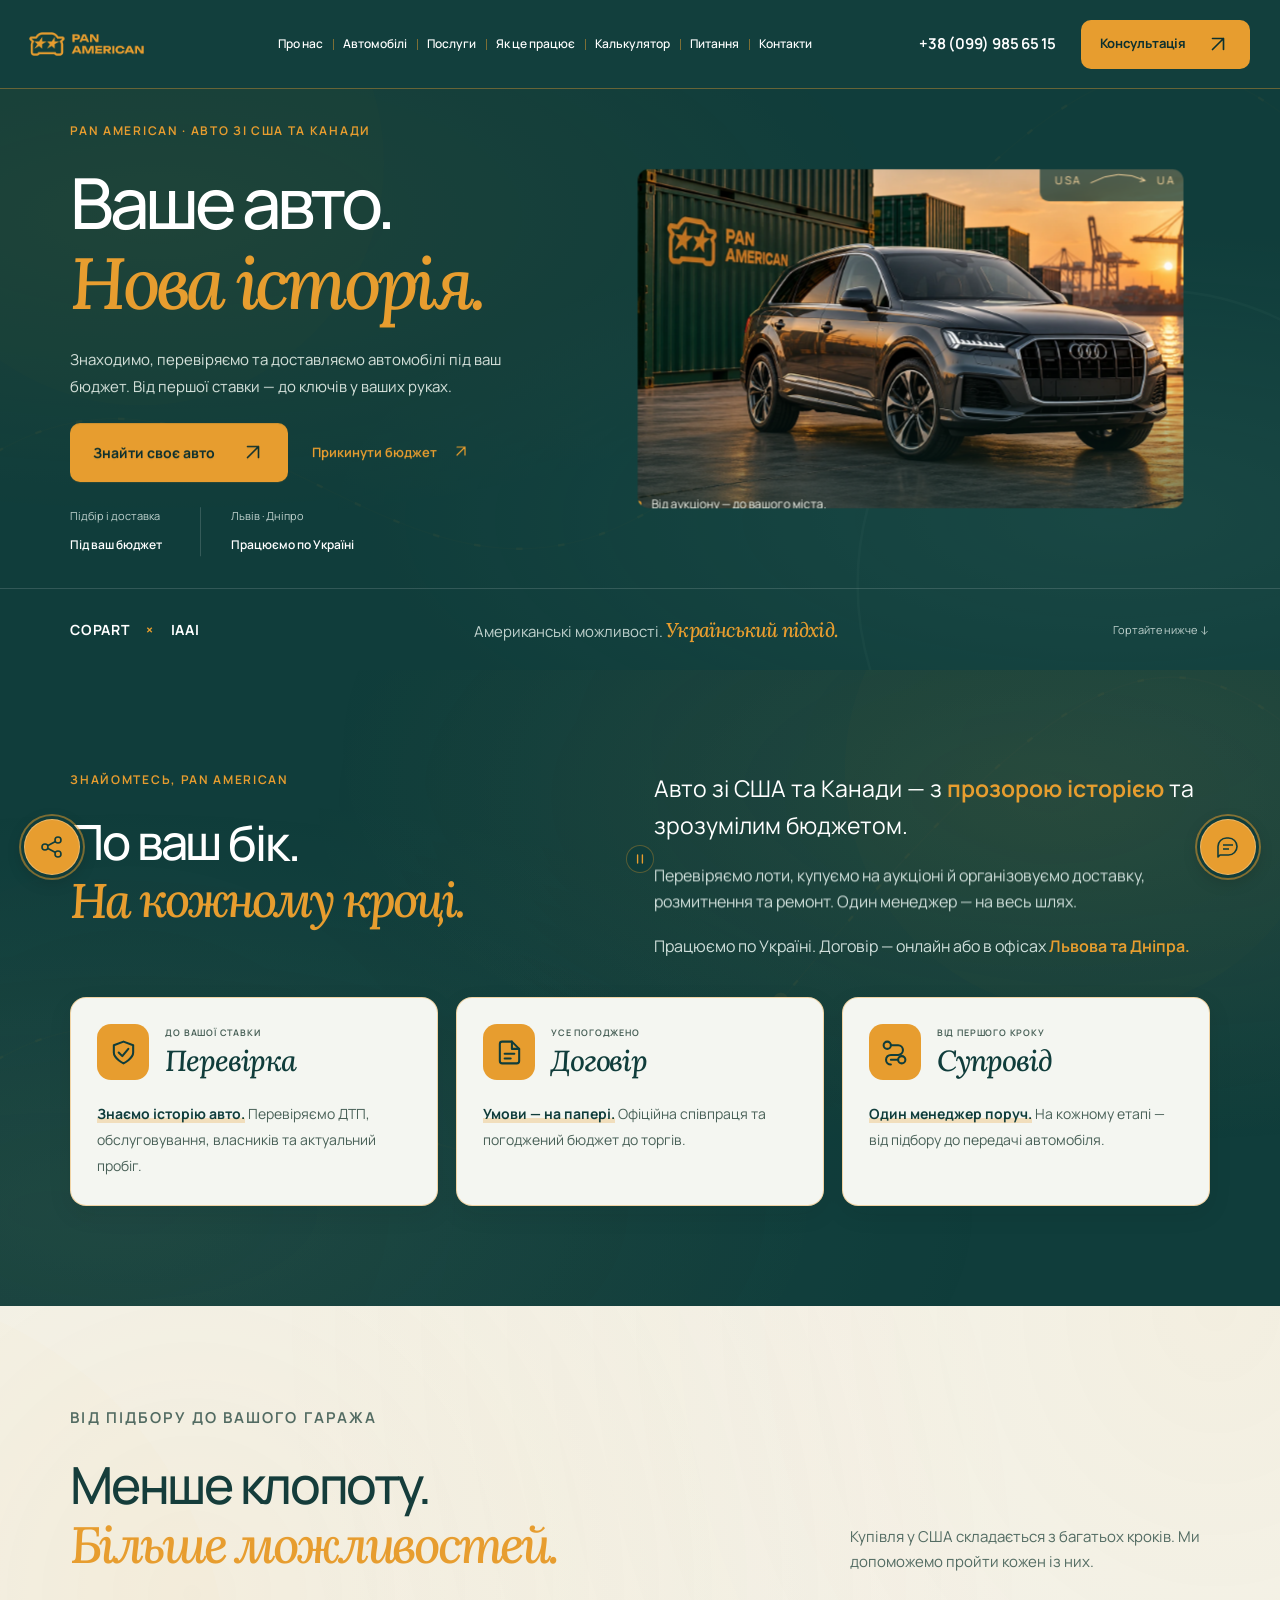
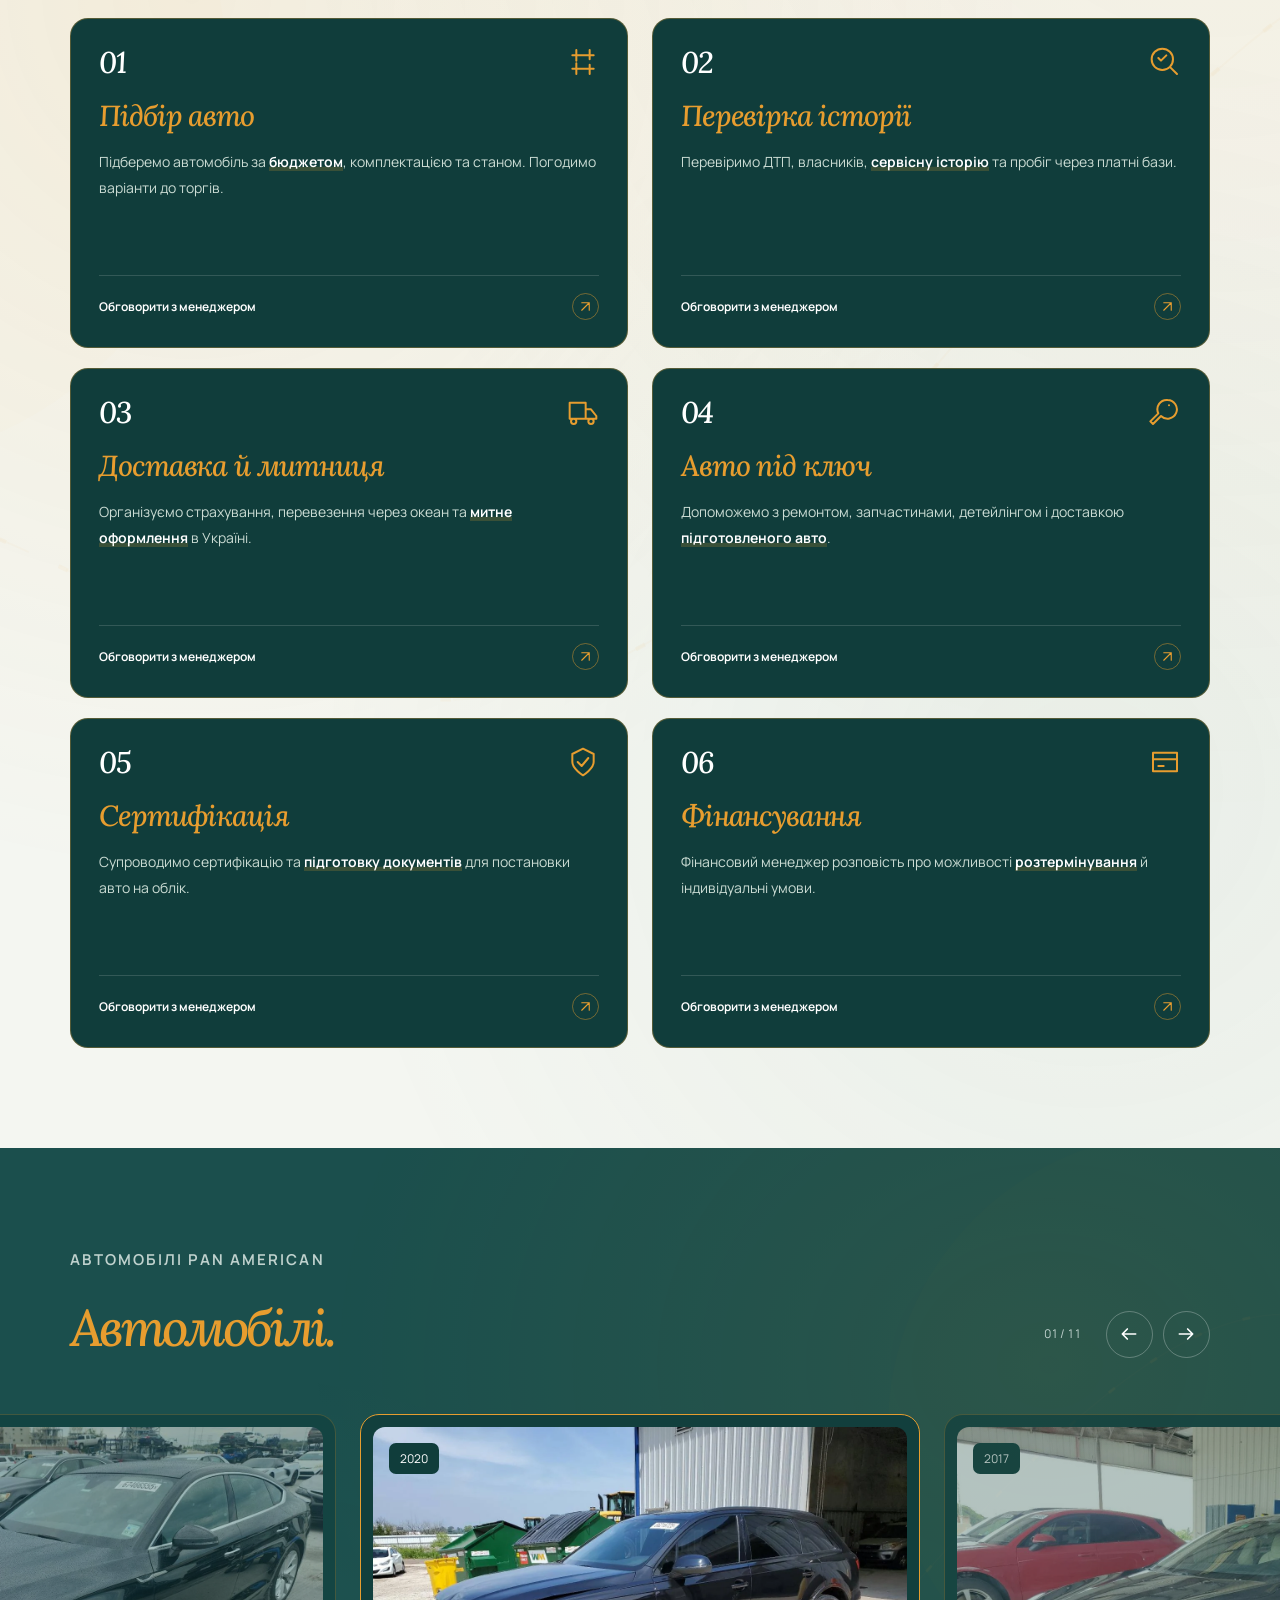
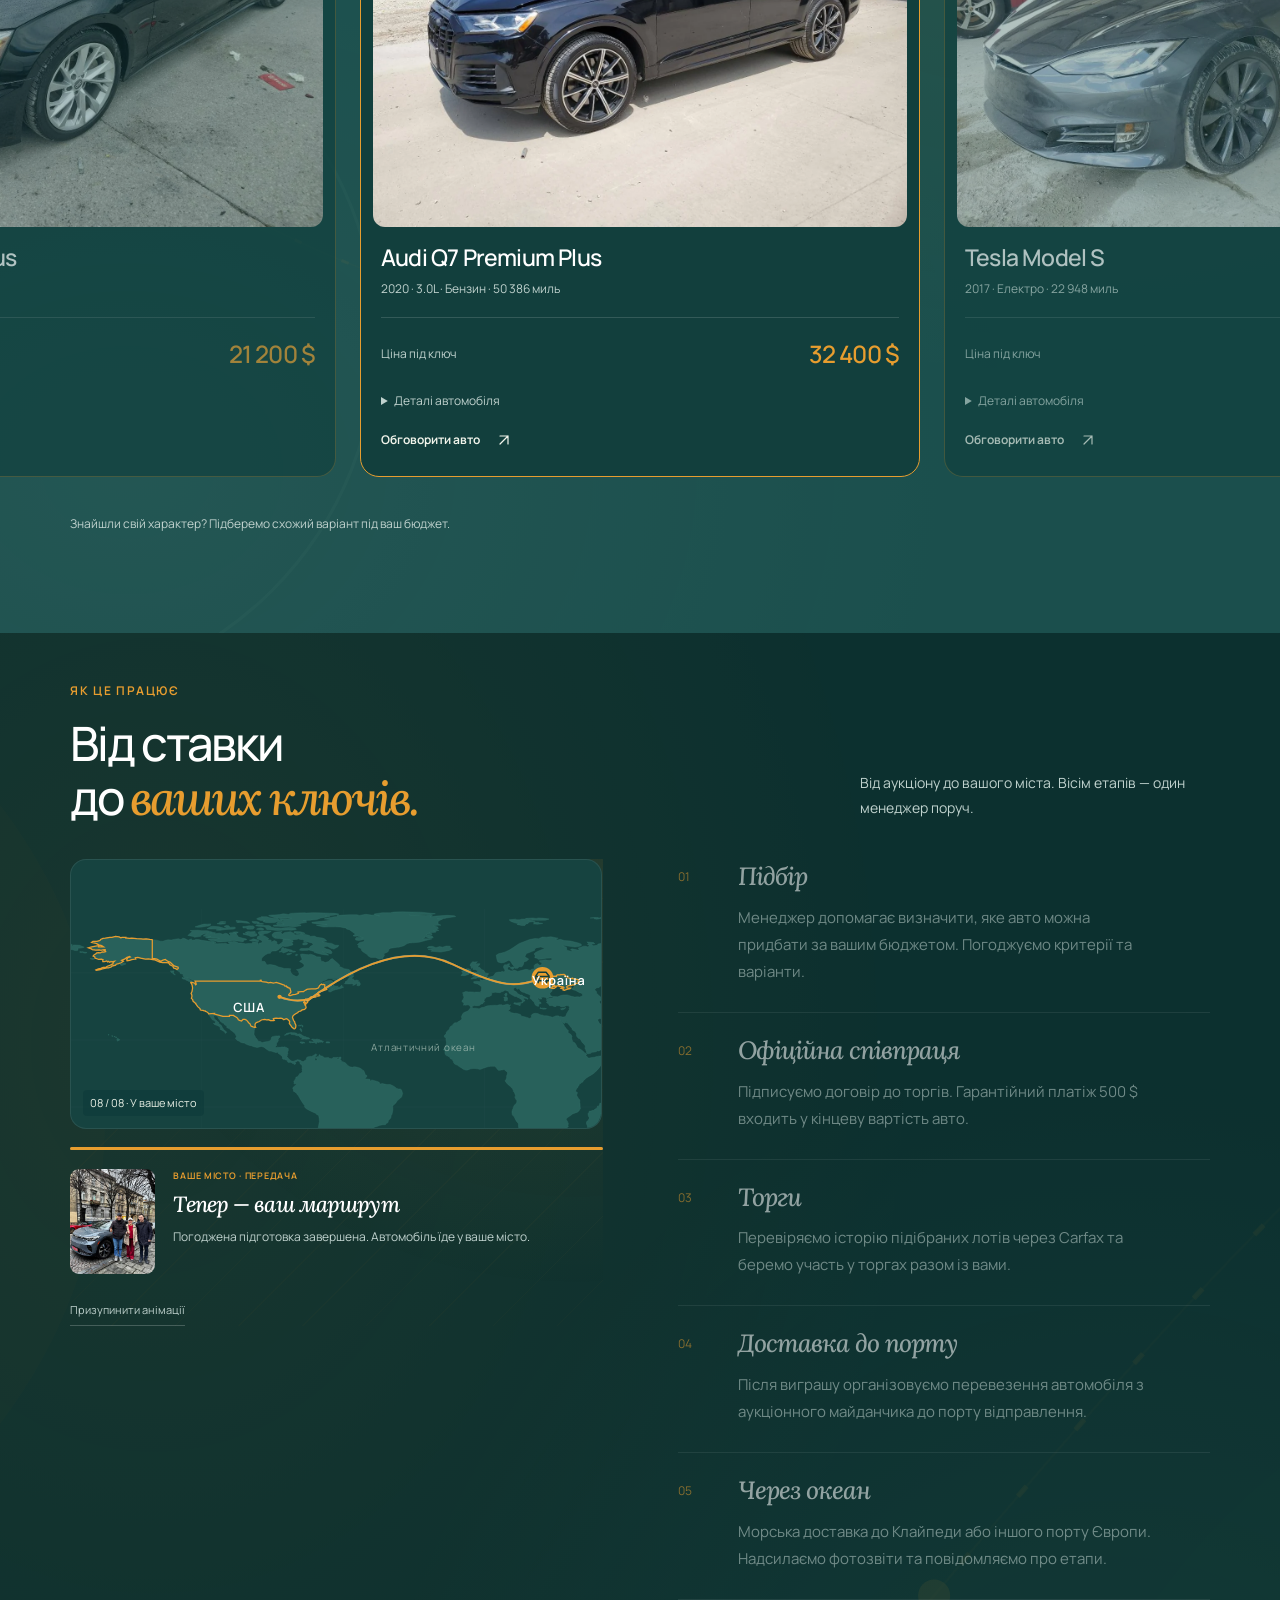
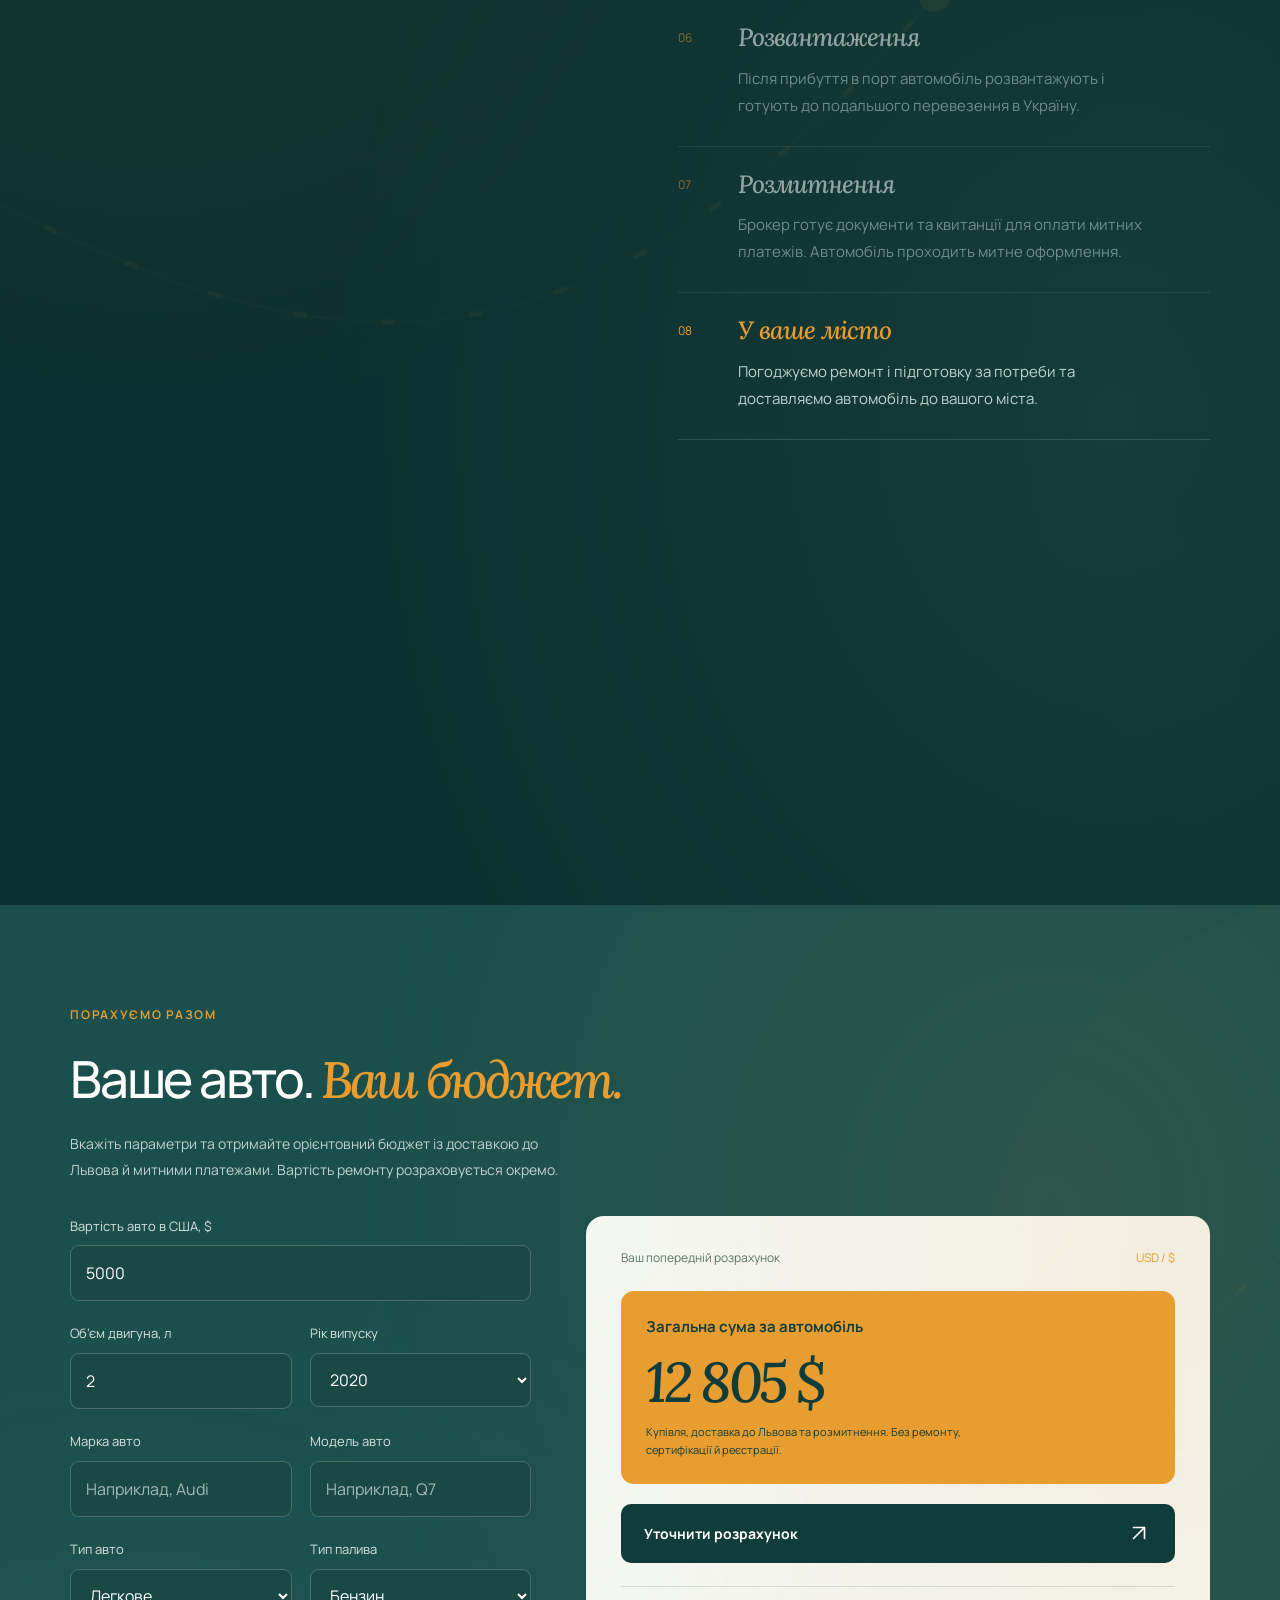
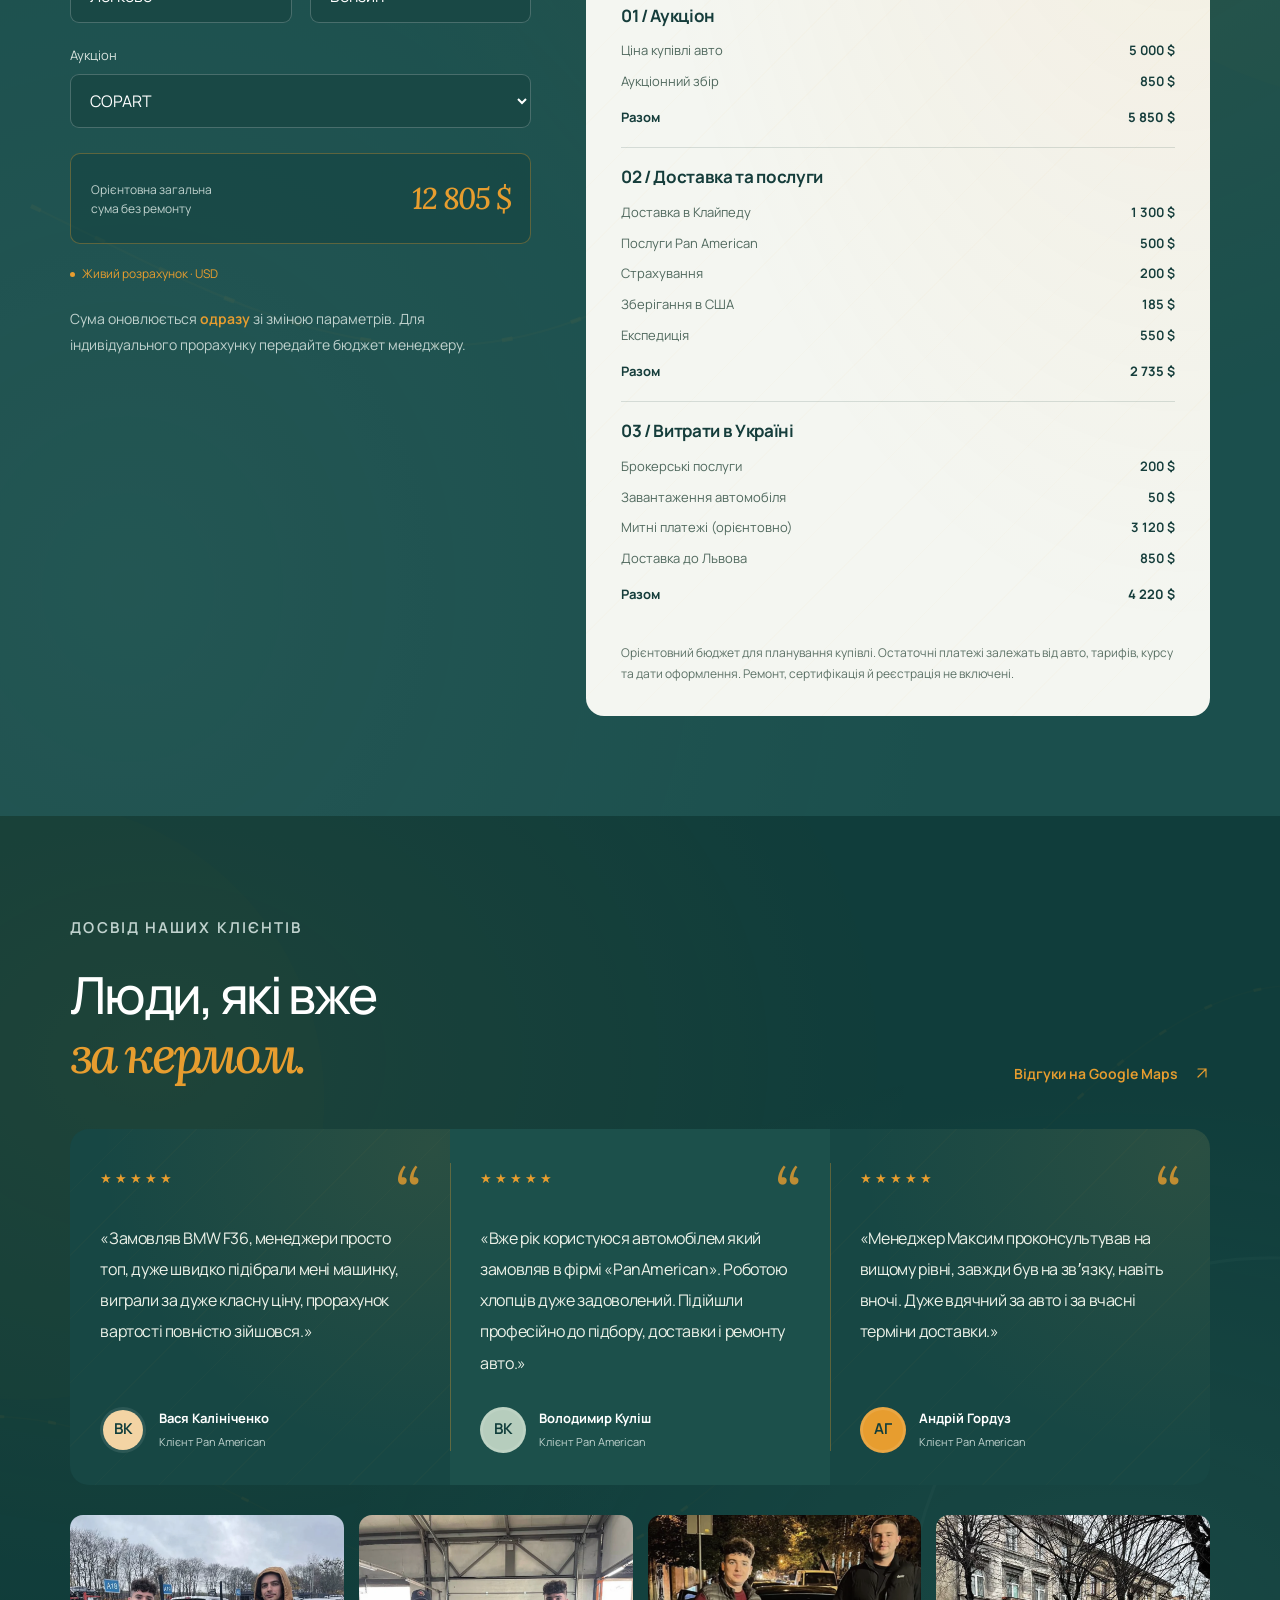
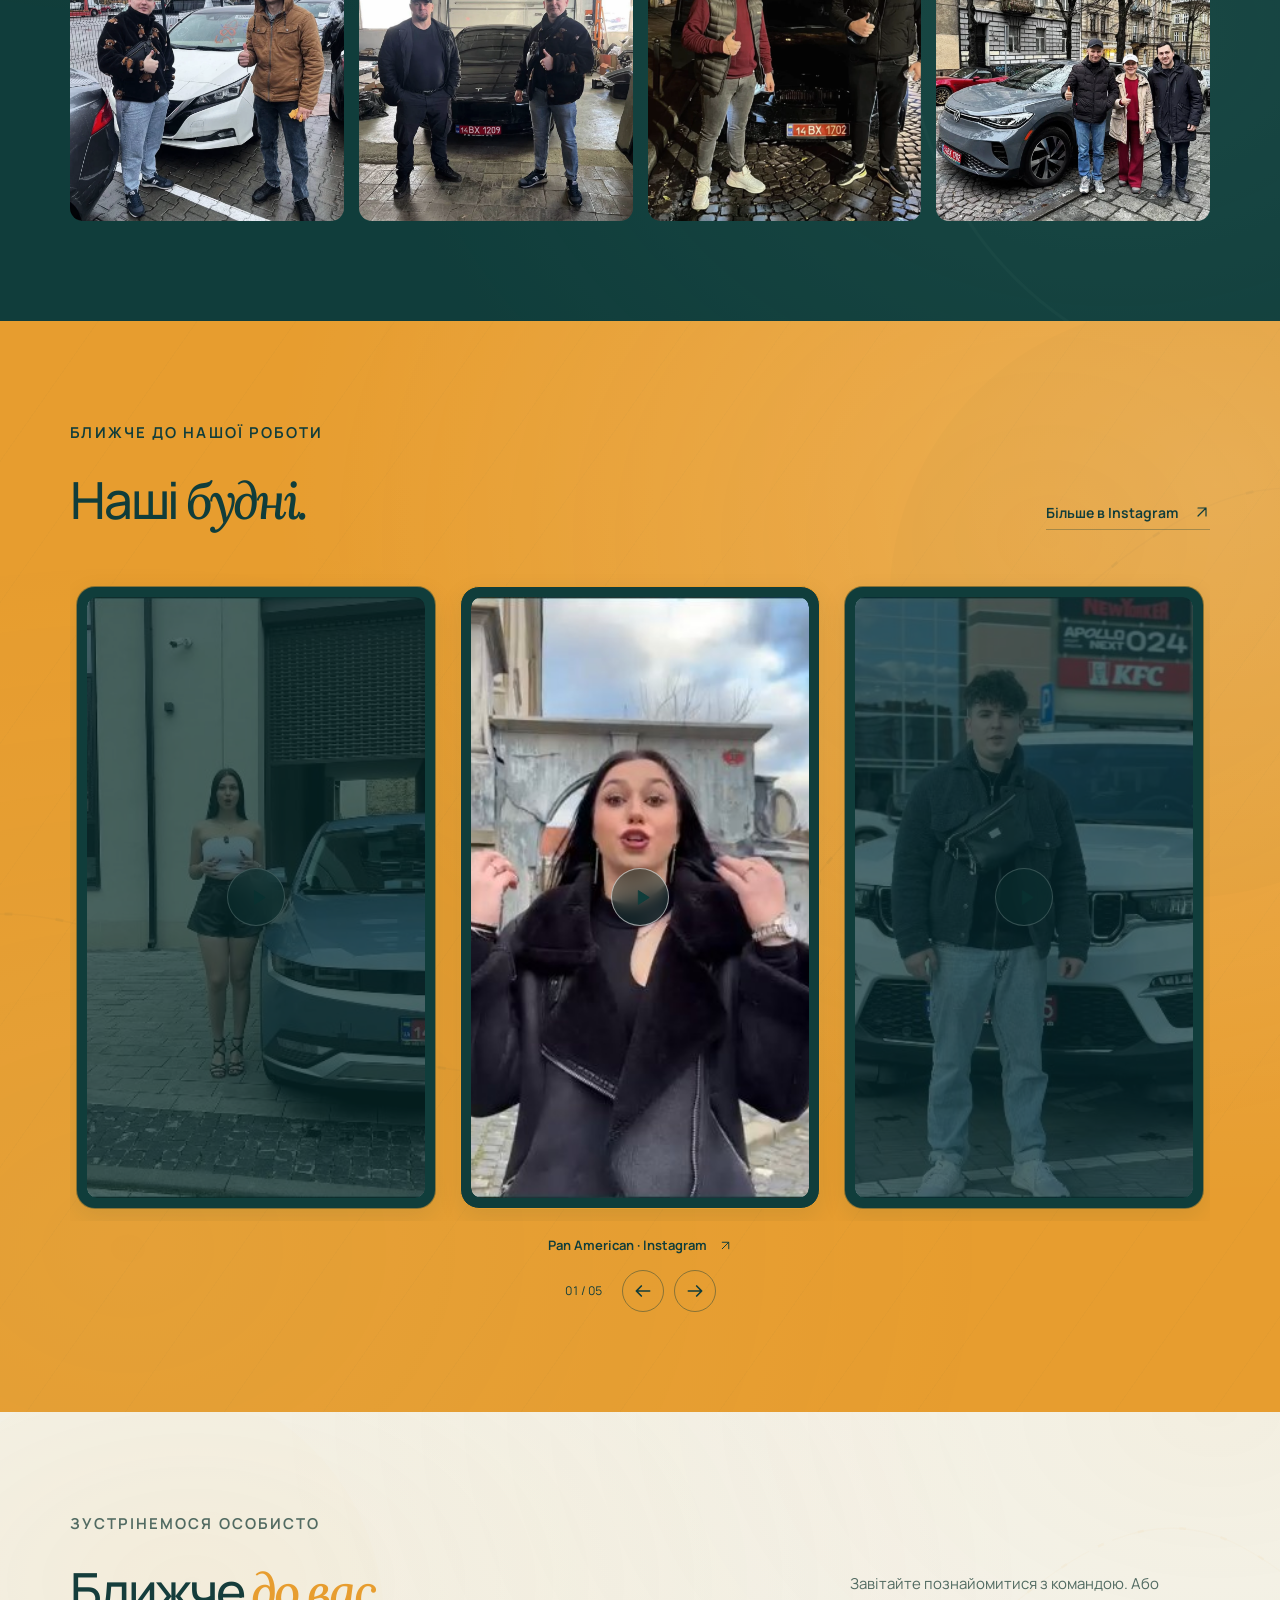
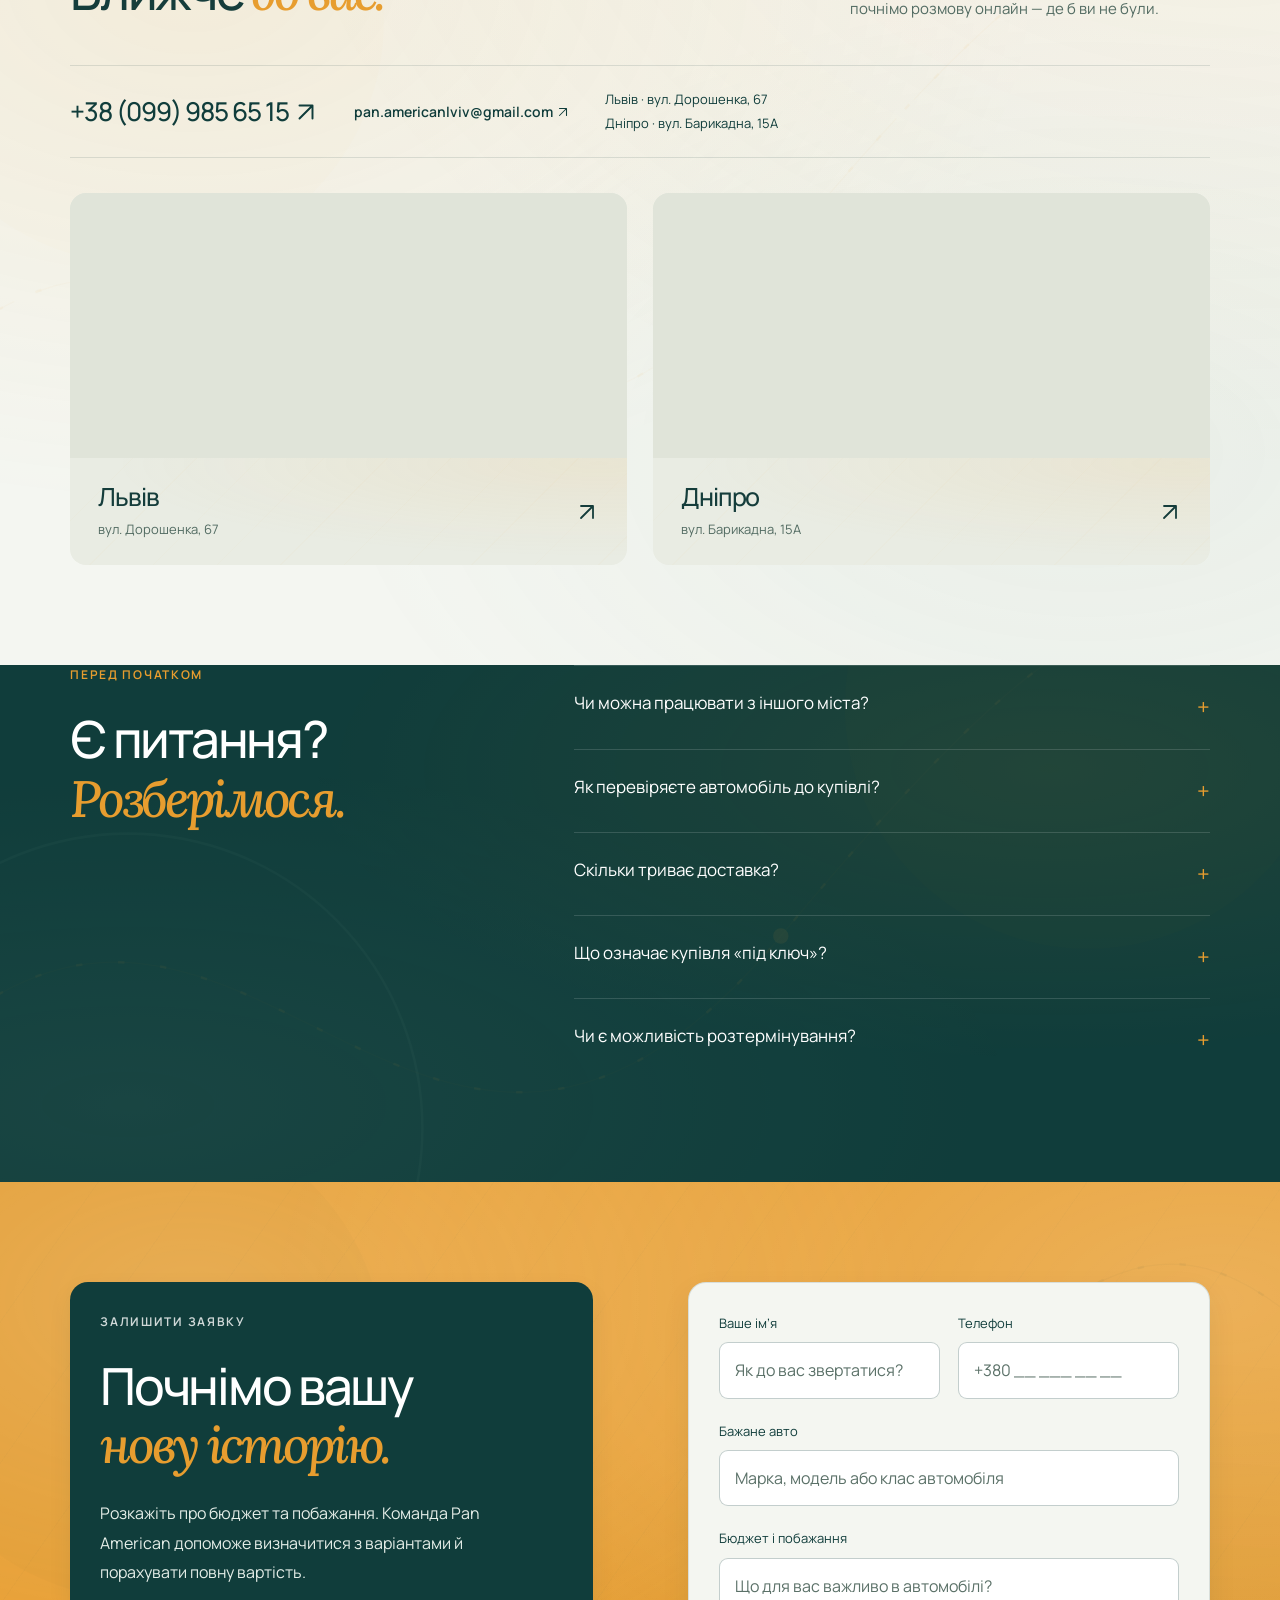
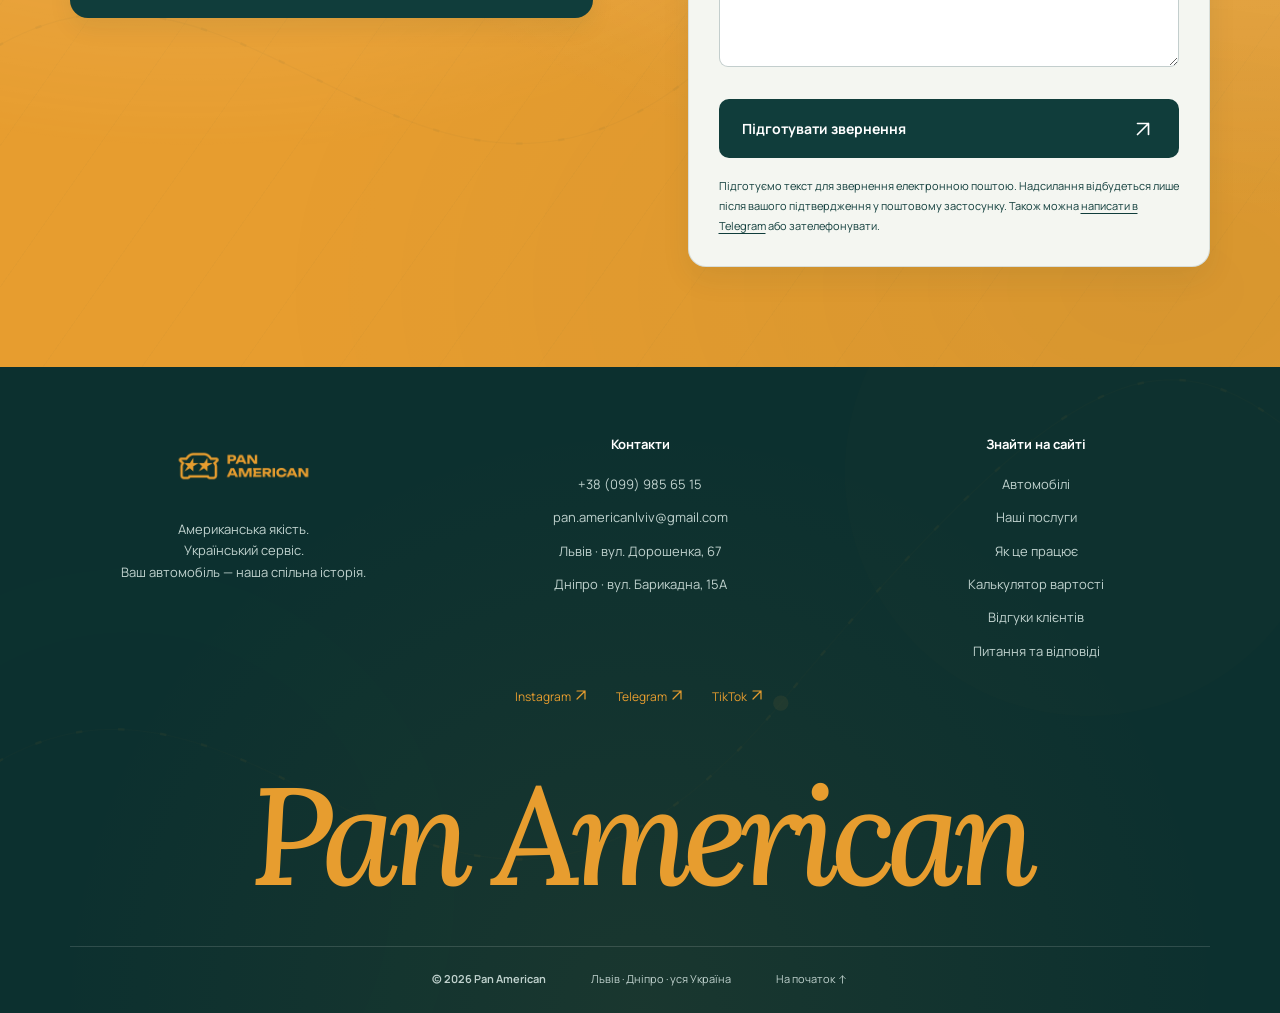
==== commit 31e33fd2: "Slightly enlarge mobile map step panel for readability" ====
--- a/index.html
+++ b/index.html
@@ -9,11 +9,11 @@
 <title>Pan American — ваше авто зі США</title>
 <link rel="icon" type="image/png" href="assets/panamerican/logo.png">
 <link rel="stylesheet" href="assets/panamerican/fonts.css">
-<link rel="stylesheet" href="assets/panamerican/site.css?v=20261018-icons70">
-<link rel="stylesheet" href="assets/panamerican/redesign.css?v=20261018-icons70">
-<link rel="stylesheet" href="assets/panamerican/mobile-fixes.css?v=20261018-icons70">
+<link rel="stylesheet" href="assets/panamerican/site.css?v=20261018-panel71">
+<link rel="stylesheet" href="assets/panamerican/redesign.css?v=20261018-panel71">
+<link rel="stylesheet" href="assets/panamerican/mobile-fixes.css?v=20261018-panel71">
 <script defer src="assets/panamerican/calculator.js"></script>
-<script defer src="assets/panamerican/site.js?v=20261018-icons70"></script>
+<script defer src="assets/panamerican/site.js?v=20261018-panel71"></script>
 </head>
 <body>
 <a class="skip" href="#main">Перейти до вмісту</a>
--- a/assets/panamerican/mobile-fixes.css
+++ b/assets/panamerican/mobile-fixes.css
@@ -143,10 +143,10 @@
 @media(max-width:900px){
  #route.route-mobile-scene .route-left{padding:0;background:transparent}
  #route.route-mobile-scene .route-map{height:clamp(250px,calc(100svh - 300px),380px);margin:0}
- #route.route-mobile-scene .route-story{position:absolute;z-index:3;top:8px;bottom:auto;left:8px;right:auto;width:150px;max-width:48%;box-sizing:border-box;margin:0;padding:6px 8px;height:auto;min-height:0;border:1px solid #e79d2f70;border-radius:9px;background:#103d3bf0;box-shadow:0 3px 10px #061e1b20}
- #route.route-mobile-scene .route-story h3{font-size:12px!important;line-height:1.25;color:#fff}
- #route.route-mobile-scene .route-story p:not(.eyebrow){display:block;font-size:9px;line-height:1.4;margin-top:4px;color:#d7e5de}
- #route.route-mobile-scene .route-story .eyebrow{font-size:7px;line-height:1.4;margin-bottom:4px;color:#f3b450}
+ #route.route-mobile-scene .route-story{position:absolute;z-index:3;top:8px;bottom:auto;left:8px;right:auto;width:175px;max-width:56%;box-sizing:border-box;margin:0;padding:8px 10px;height:auto;min-height:0;border:1px solid #e79d2f70;border-radius:9px;background:#103d3bf0;box-shadow:0 3px 10px #061e1b20}
+ #route.route-mobile-scene .route-story h3{font-size:14px!important;line-height:1.25;color:#fff}
+ #route.route-mobile-scene .route-story p:not(.eyebrow){display:block;font-size:10.5px;line-height:1.4;margin-top:4px;color:#d7e5de}
+ #route.route-mobile-scene .route-story .eyebrow{font-size:8px;line-height:1.4;margin-bottom:4px;color:#f3b450}
  #route.route-mobile-scene .route-current{top:auto;bottom:17px;left:12px;z-index:2}
  #route.route-mobile-scene .route-progress{position:absolute;bottom:0;left:0;right:0;width:100%;margin:0;z-index:4}
  #route.route-mobile-scene .route-scroll-hint{display:none}
